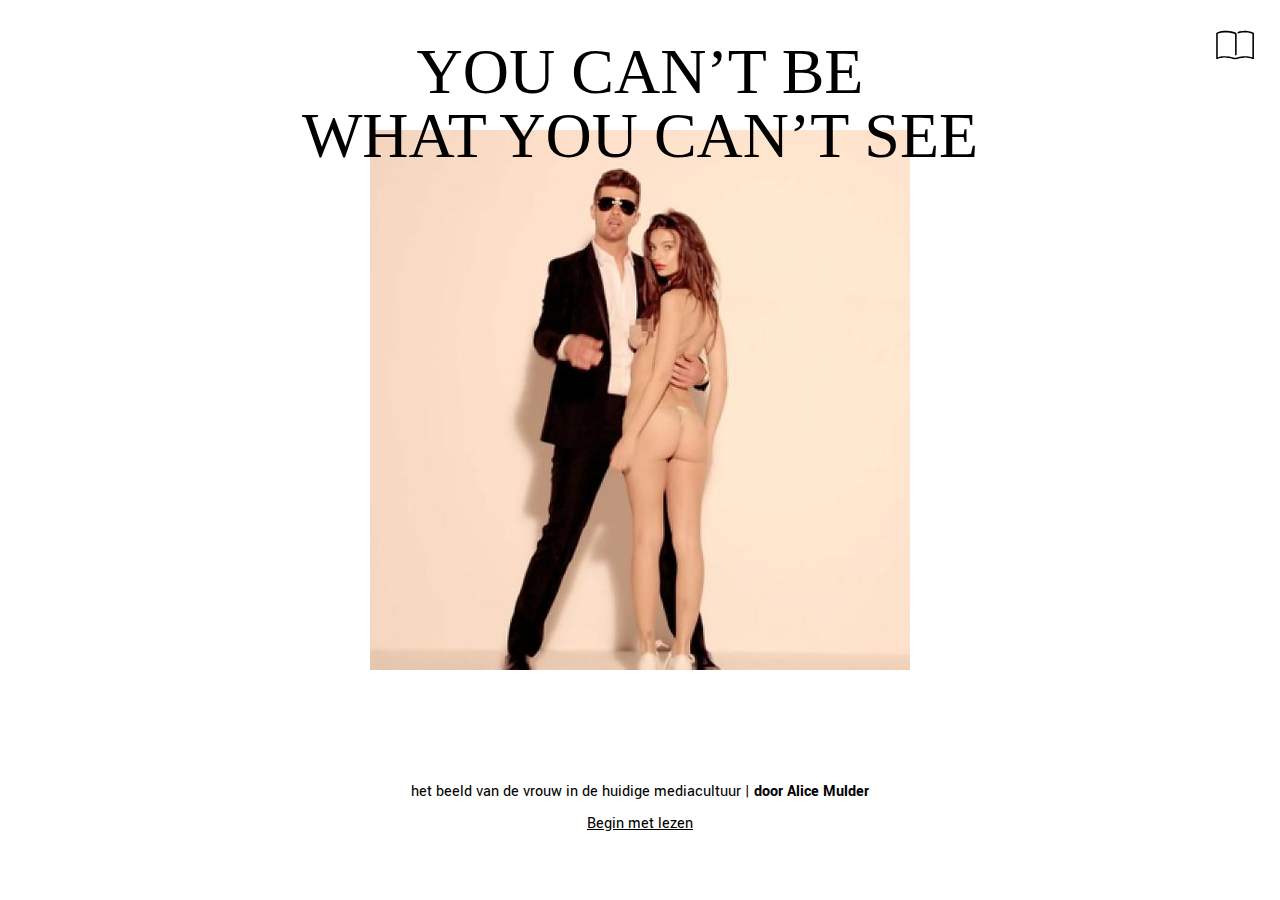
==== index.html @ 0c0c867f "Nieuwe advertentie" ====
<!DOCTYPE html>

<html>
<head>
    <meta charset="utf-8"/>
	<title>You can't be what you can't see</title>
	<meta name="description" content="A research on the feminine identity and the way it’s been crafted by media and psychology. By changing our subconsciousness and way of portraying women in mass-media, it can be argued that a woman's role in society could drastically change/improve."/>

    <!-- Description. Used a.o. by Facebook -->
	<meta property="og:image" content="http://kabk.github.io/govt-theses-16-alice-mulder-you-cant-be-what-you-cant-see/img/webimage.jpg" />
    <meta property="og:title" content="Thesis by Alice Mulder about the feminine identity and the way it’s been crafted by media and psychology." />
	<meta property="og:title" content="You can't be what you can't see" /><!-- The title that appears on Facebook-->

    <meta property="dc:title" content="You can't be what you can't see" /><!-- Specify the title with the Dublin Core Metadata standard for archival purposes-->
	<meta property="dc:creator" content="Alice Mulder" /><!-- Specify the author with the Dublin Core Metadata standard for archival purposes-->

	<!-- <link type="text/css" rel="stylesheet" href="css/webfonts/charter/stylesheet.css"> -->

    <link href='https://fonts.googleapis.com/css?family=Yantramanav:300,700|Playfair+Display:400italic' rel='stylesheet' type='text/css'>

    <link type="text/css" rel="stylesheet" href="css/normalize.css"/>
    <link type="text/css" rel="stylesheet" href="style.css"/>
</head>

<body>
    <div id="container">
        <section id="cover">
            <div class="menu_toggle cover_side"></div>
            <div class="cover_title">YOU CAN&rsquo;T BE <br> WHAT YOU CAN&rsquo;T SEE</div>
            <div class="cover_inner"></div>
            
                <!-- COVER IMAGE IN STYLESHEET -->
           
            <div id="cover_caption">het beeld van de vrouw in de huidige mediacultuur | <strong>door Alice Mulder</strong>
                <div id="start_reading">Begin met lezen</div>
            </div>
        </section>

        <nav>
            <ul>
                <li>Hoofdstuk 1</li>
                <li>Hoofdstuk 2.1</li>
                <li>Hoofdstuk 2.2</li>
                <li>Hoofdstuk 3</li>
                <li>Hoofdstuk 4</li>
                <li>Hoofdstuk 5</li>
                <li>Reflectie</li>
                <li>Conclusie</li>
                <li>Bronnen</li>
            </ul>
        </nav>

        <main>
            <div class="menu_toggle content_side"></div>

            <div class="scrollbox">
                <article class="chapter" id="inleiding">
                    <div class="spine">

                        <!-- BACKGROUND IN STYLESHEET -->

                    </div>

                    <div class="teaser">
                        <h3>Inleiding</h3>

                        <div class="quotes"><p>”Het karakter van iedere maatschappij  is het best te beoordelen naar de positie die de vrouwen er innemen”</div>
						— vrij naar Karl Marx</p>

                        <img src="img/Teaser-beelden--inleiding.png" width="100%">
                    </div>

                    <div class="content">
                    	<p>Dagelijks worden we blootgesteld aan duizenden beelden, geluiden, artikelen en meningen. We krijgen enorm veel informatie binnen, die we vaak klakkeloos overnemen en accepteren.
						De manier waarop die informatie naar ons wordt gestuurd, via internet, de televisie of de radio, is niet per se zo objectief als we denken, en wat je ziet het heeft meer effect dan we denken.
						Persoonlijk val ik erover hoe vrouwen vaak worden neergezet op televisie of in andere media. De domme blondjes, mooie bimbo’s of toegewijde huisvrouwen: de vrouw die ik ben, zie ik bijna niet, laat staan dat er goede inspiratiebronnen te zien zijn. Als ik RTL5 moet geloven, zou ik mezelf moeten vergelijken met pornoster Bobbi Eden en op SBS moeten ze überhaupt nog ontdekken wat een vrouw is in ’Leer mij Vrouwen Kennen’. Ik word er moe van dat er speciale ’Ladies Nights’ georganiseerd moeten worden om vrouwelijke deskundigen aan tafel te krijgen bij programma’s als De Wereld Draait Door. Ik heb het idee dat hierdoor een verkeerd beeld ontstaat van vrouwen, waarbij niet elke mediagebruiker zal beseffen dat hij/zij een eenzijdig beeld voorgeschoteld krijgt.</p>

						<p>Zo heeft internationaal onderzoek in 2005<sup id="fnref:1"><a href="#fn:1" rel="footnote">1</a></sup> uitgewezen dat de man-/vrouw-verdeling in de media 80 om 20 procent is<sup id="fnref:2"><a href="#fn:2" rel="footnote">2</a></sup>. Omdat media als een spiegel van de samenleving gezien kunnen worden, waarom is de vrouw dan zo weinig in beeld? En hoe groot is de invloed van het beeld dat we wél zien? Met dat als aanleiding, probeer ik daarom de volgende vraag in deze scriptie te onderzoeken: </p>

						<blockquote class="quotes">In hoeverre wordt de rol van de vrouw bepaald door de media en waarom is dit een probleem?</blockquote></p>

						<p>Dit doe ik in het eerste deel van deze scriptie aan de hand van subvragen, waarbij ik ook bekijk hoe de rol van vrouwen door de geschiedenis heen is ontstaan en hoe de termen ’gender’ en ’sekse’ in deze geslachtsidentiteit belangrijk zijn om te benoemen. Hierna zal ik de rol van de media onder de loep nemen en de invloed hiervan in kaart brengen, en hoe vrouwen hierin gerepresenteerd worden.
						In deel twee zal ik op een persoonlijkere manier dit onderwerp benaderen door mijn frustratie over de reactie van vrouwen op dit onderwerp te bekijken, want dit viel mij bij het schrijven van deze scriptie ietwat tegen.</p>

                    </div>
                </article>

                <article class="chapter" id="een">
                    <div class="spine"></div>

                    <div class="teaser">
                        <h3>De huidige mediacultuur</h3>
                        <p>Media zijn een vorm van massacommunicatie waar zo veel mogelijk mensen mee worden bereikt. Met het medium wordt de boodschap overgebracht, dat kan gaan via televisie, radio, etc.</p>

                        <img src="img/Teaser beelden- h1.png" width="100%">
                    </div>

                    <div class="content">
                        <h1>De huidige mediacultuur</h1>

                        <p>Dit begon in de 15e eeuw grotere vormen aan te nemen door de uitvinding van de boekdrukkunst en werd in de 18e eeuw nog beter toegankelijk door de opkomst van kranten. Andere voorbeelden van massamedia zijn de dorpsomroeper, het pamflet, en later radio en televisie. Journaals in de bioscoop en later dagelijks op televisie zorgden voor een algemenere bewustwording van het nieuws van dichtbij en wereldwijd. De laatste jaren, door de opkomst van internet en smartphones, weten we binnen enkele seconden al of er in Irak een bom is ontploft of verderop in de stad een brand woedt. </p>

						<p>In 2012 bleek televisie kijken de grootste vorm van mediagebruik<sup id="fnref:3"><a href="#fn:3" rel="footnote">3</a></sup>: hier besteden we 2,5 uur per dag aan op een totaal van 7 uur mediagebruik per dag. Hierna zijn internet met 99 minuten per dag en radio luisteren met 92 minuten minder tijdrovend, maar alsnog invloedrijk op de informatie die we tot ons krijgen. Deze cijfers gaan over de leeftijdsgroep 20–65 jaar:</p>

						<ul>
							<li>Televisie: 145 min</li>
							<li>Radio: 92 min </li>
							<li>Internet: 33 min</li>
							<li>Social media: 24 min</li>
							<li>Krant: 12 min</li>
							<li>Online video: 4 min</li>
							<li>Tijdschrift: 3 min</li>
						</ul>

						<p>Met de toename van het gebruik van mobiel internet en de opkomst van sociale media, is het delen van informatie nog sneller geworden en nog meer gaan overheersen in de samenleving. Plaatst een vriendin van je op maandag een filmpje van een grappige kat, de volgende dag zie je dat filmpje ook op de Facebook-wall van anderen voorbij komen en is het filmpje opeens 5.000 keer geliket. Het filmpje gaat viral en zodra het écht leuk, schokkend of grappig wordt gevonden, wordt het soms zelfs overgenomen door televisieprogramma’s. Helaas gebeurt het hierdoor soms ook dat er ’nep nieuws’ gepromoot wordt, waar later dan op teruggekomen moet worden om het te rectificeren. De grens tussen echt en nep vervaagt, omdat we steeds meer zélf de journalist worden en elke like weer een kick geeft. Liever veel aandacht online, dan dat je per se een filmpje maakt dat helemaal klopt of juiste informatie geeft. Men heeft veel over voor die beruchte ’five minutes of fame’.</p>

						<p>In het onderzoek in deze scriptie zal ik me toeleggen op televisie als grootste, meest toegankelijke bron van informatie voor de meeste mensen in de westerse wereld die ik onderzoek. Ik denk dat televisie als een betrouwbaardere bron wordt gezien dan internet/sociale media, waar het vooral gaat om losse persoontjes die iets vinden en doen en we minder het idee hebben dat alles wat er op internet te vinden is, waar is. Televisie is al een ouder medium waarvan we eerder aannemen dat het een spiegel is van onze maatschappij en dat dat dus waar is<sup id="fnref:4"><a href="#fn:4" rel="footnote">4</a></sup>. Juist hierin zit het probleem dat ik verder in deze scriptie zal onderzoeken.</p>
						<img src="img/Adv-vr-1.png" width="100%">
	                </div>
                </article>

                <article class="chapter" id="twee_een">
                    <div class="spine">

                        <!-- BACKGROUND IN STYLESHEET -->

                    </div>

                    <div class="teaser">
                        <h3>Gender vs. sekse</h3>
                        <p>In de omschrijving ’wat is een vrouw’ en de tegenovergestelde vraag ’wat is een man’ is het belangrijk om deze begrippen uit te leggen aan de hand van gender en sekse.</p>

                        <img src="img/Teaser beelden- h2.1.png" width="100%">
                    </div>
                    <div class="content">

                        <p>In de omschrijving ’wat is een vrouw’ en de tegenovergestelde vraag ’wat is een man’ is het belangrijk om deze begrippen uit te leggen aan de hand van gender en sekse.</p>

						<p>Sekse is het biologische, aangeboren verschil tussen mannen en vrouwen. Heb je een XY-chromosoom en een piemel? Dan ben je kort gezegd een man. Met XX-chromosomen en een vagina ben je een vrouw, maar zo simpel is het verschil tussen man en vrouw natuurlijk niet<sup id="fnref:6"><a href="#fn:6" rel="footnote">6</a></sup>.</p>

						<p>Gender is daarentegen juist de sociaal gecreëerde status van een geslacht, waarbij de tijd en context in grote mate bepalen hoe die status eruit ziet. Zo zijn de stereotype eigenschappen van mannen en vrouwen breed bekend: mannen zijn zelfstandig, machtig, sterk en tonen weinig emotie; vrouwen daarentegen leven voor anderen, zorgen graag (en zijn daar ’goed’ in), zijn emotioneel en communicatief vaardig. Deze eigenschappen worden dan ook onbewust al verwacht bij deze twee seksen: de vrouw krijgt de meeste zorg over de kinderen, en als er iets is, kijkt men meteen naar de moeder. Als er verhuisd of geklust moet worden of er is een apparaat kapot, dan kijkt men de man lief aan. </p>
						<p>Een boeiend voorbeeld over hoe we deze eigenschappen onbewust toedichten aan het geslacht, is een experiment waarbij wordt geluisterd naar het gehuil van baby’s. Als eerste wordt naar het gehuil van baby David geluisterd, en studenten moeten bepalen welke emotie deze baby voelt. ’Boos’ is meestal de conclusie. Daarna laat de professor een tweede baby horen, baby Dana. Haar gehuil wordt als verdrietig bestempeld, en hiermee wordt iets duidelijk.</p>
						<p>De twee verschillende geluidsfragmenten waren er namelijk in feite maar één, en wat je hebt gehoord is je eigen onderbewuste die de vooroordelen tussen de geslachten bevestigt. Op universiteiten wordt dit experiment vaak gebruikt als eyeopener wat betreft ons denken in stereotypen<sup id="fnref:7"><a href="#fn:7" rel="footnote">7</a></sup>.</p>

						<p>Deze stereotypen blijven ons hele leven bestaan en aan de hand hiervan wordt er in de samenleving een hiërarchie gecreëerd waarbij typische ’mannenberoepen’<sup id="fnref:8"><a href="#fn:8" rel="footnote">8</a></sup> en ’vrouwenberoepen’ ontstaan. Vaak worden de eerste hoger gewaardeerd en beloond qua salaris<sup id="fnref:9"><a href="#fn:9" rel="footnote">9</a></sup>, en bijvoorbeeld in wetenschappelijk onderzoek worden publicaties geschreven door mannen hoger gewaardeerd dan die van vrouwen, het zogenaamde Matilda-effect<sup id="fnref:10"><a href="#fn:10" rel="footnote">10</a></sup><sup id="fnref:11"><a href="#fn:11" rel="footnote">11</a></sup>. In het bedrijfsleven staan voornamelijk mannen aan het hoofd, en zolang deze elkaar steeds blijven benoemen tot medebestuurder, komt er geen vrouw tussen<sup id="fnref:12"><a href="#fn:12" rel="footnote">12</a></sup>, ook al is bewezen dat meer vrouwen aan de top in sommige gevallen betere effecten oplevert<sup id="fnref:13"><a href="#fn:13" rel="footnote">13</a></sup><sup id="fnref:14"><a href="#fn:14" rel="footnote">14</a></sup>. Een ander woord voor deze verschillen in aanzien is genderstratificatie, oftwel historisch gegroeide genderconstructies, waarbij (in de praktijk) onder andere de dominante positie van de man ten opzichte van de vrouw bedoeld wordt. </p>

                    </div>
                </article>
                <article class="chapter" id="twee_twee">
                    <div class="spine">

                        <!-- BACKGROUND IN STYLESHEET -->

                    </div>

                    <div class="teaser">
                        <h3>Vrouwengeschiedenis</h3>
                        <p>Hoe zijn de stereotype beelden van de vrouw geleidelijk ontstaan in onze westerse cultuur en hoe is de rol van de vrouw steeds meer aan het veranderen? – Of hoe daar in ieder geval pogingen toe ondernomen worden.</p>

                        <img src="img/Teaser beelden- h2.2.png" width="100%">
                    </div>
                    <div class="content">

 						<p>Nu duidelijk is wat het verschil is tussen sekse en gender, is het interessant om te kijken naar hoe de stereotype beelden van de vrouw geleidelijk is ontstaan in onze westerse cultuur (hiermee bedoel ik in het geval van mijn onderzoek Noord-Amerika en Europa) en hoe de rol van de vrouw steeds meer aan het veranderen is, of hoe daar in ieder geval pogingen toe ondernomen worden.</p>

						<p>In de oertijd was de man op pad om te jagen en de vrouw bleef bij hun kroost om ze te verzorgen en te beschermen. Klinkt bekend, maar klopt dit beeld van de rolverdeling bij de eerste mensen wel? Geschiedenisboeken staan er vol mee, maar dit denkbeeld is verre van waar. In de tijd waarin de oermens rondtrok en het leven vol gevaren zat, was het wel degelijk waar dat mannen en vrouwen redelijk dezelfde taken en verantwoordelijkheden hadden. Dit is alleen slecht waar te nemen in opgravingen, dus bewijs hiervoor is lastig te vinden. Maar met logisch beredeneren is er dus óók geen bewijs dat de vrouw in deze periode al een duidelijke gender-rol van verzorgende moeder had. Pas toen de mens zich ging vastleggen op één plaats en men besefte dat een kind maar één vader had (dit was hiervoor niet echt duidelijk blijkbaar), kreeg men gevoel voor bezit. Het wonen op één gebied zorgde tevens voor een gevoel dat het andere bezit, de vrouw, ook beter in bedwang gehouden kon worden, en zo ontstonden de eerste tekenen van een verschil in man/vrouw-machtsverhoudingen.</p>

						<p>Als we terug gaan naar een ander moment in de geschiedenis, of het nou echt gebeurd is of niet, dan vinden we onder andere het volgende over vrouwen in de Bijbel:</p>

						<blockquote class="quotes">“Het was niet goed dat de mens alleen was, dus gingen God en Adam op zoek naar een geschikte partner. Toen er onder de dieren geen goede tegenpartij te vinden was, maakte God een vrouw uit een rib van Adam. Toen Adam zijn vrouw zag, riep hij (vers 23): ‘"Dit is nu eindelijk been van mijn gebeente en vlees van mijn vlees; deze zal „mannin” heten, omdat zij uit de man genomen is.”’ (Genesis 2:18-25)</blockquote>

						<p>De Bijbel is kort en krachtig: de vrouw, Eva, is een mannin, gemaakt uit de man en gecreëerd zodat Adam niet meer alleen was. In andere delen van de Bijbel valt te lezen:</p>

    					<blockquote class="quotes">Want eerst is Adam geformeerd, en daarna Eva.</blockquote>
    					<p>1 Timoteüs 2:13</p>

    					<blockquote class="quotes">Want de man is niet uit de vrouw, maar de vrouw uit de man.</blockquote>
    					<p>1 Korinthe 11:8 <sup id="fnref:15"><a href="#fn:15" rel="footnote">15</a></sup></p>

						<p>Eva kwam dus ná Adam, wat haar als je het heel rechtlijnig bekijkt, een ondergeschikte rol gaf als ’tweede mens’ op de aarde. De kerk heeft dit de hele Middeleeuwen volgehouden als zijnde de rechtvaardiging van onderdrukking van vrouwen.</p>

						<p>Zo kon de kerk in de 15e eeuw, mede dankzij de grote ongeletterdheid onder het ’normale’ volk, de onderdrukking van de vrouw rechtvaardigen aan de hand van de Bijbel. Ook deden hogere en machtige kerkvaders heftige uitspraken die klakkeloos werden overgenomen.
						Abt Odo van Cluny (ca. 878 – 942) waarschuwde bijvoorbeeld: “Een vrouw omhelzen is net hetzelfde als het omhelzen van een zak stront.”<sup id="fnref:16"><a href="#fn:16" rel="footnote">16</a></sup>
						En kerkvader Albertus Magnus van Keulen (ca. 1200-1280) zei: “Voor een vrouw moet men zich hoeden als voor een giftige slang.” Door dit soort uitspraken was de positie van de vrouw in de Middeleeuwen niet sterk en werd de vrouw onderdrukt en zwart gemaakt van alles wat fout ging in de maatschappij, bijvoorbeeld door veroordeling voor hekserij.</p>

						<h4>Eerste Feministische Golf</h4>

						<p>Het eerste echte invloedrijke moment dat vrouwen van zich lieten horen en opkwamen voor hun rechten was een flinke tijd later, vanaf 1870, tijdens de Eerste Feministische Golf. In Engeland gingen vrouwen onder de naam suffragettes (suffrage betekent stemrecht) de straat op<sup id="fnref:17"><a href="#fn:17" rel="footnote">17</a></sup>. Hierbij ging het de vrouwen vooral om het verkrijgen van vrouwenkiesrecht en het recht tot toegang tot universitair onderwijs, iets dat tot die tijd heel moeilijk was. De Eerste Feministische Golf duurde tot ongeveer 1920 en bereikte het hoogtepunt rond 1900, toen er in de maatschappij veel veranderde. </p>

						<p>Als we kijken naar hoe deze eerste beweging zich in Nederland manifesteerde, is de naam Aletta Jacobs erg belangrijk. Aletta, de eerste vrouwelijke huisarts, afgestudeerd aan de Rijksuniversiteit Groningen in 1879<sup id="fnref:18"><a href="#fn:18" rel="footnote">18</a></sup>, pleitte in 1883 al voor het vrouwenkiesrecht en wilde zich toen verkiesbaar stellen. Ondanks dat zij aan alle wettelijke bepalingen en belastingverplichtingen voldeed, werd haar verzoek zelfs door de Hoge Raad geweigerd<sup id="fnref:19"><a href="#fn:19" rel="footnote">19</a></sup>. De samenleving was nog niet klaar voor een dergelijke verandering, want de traditionele denkbeelden over de rol van de vrouw werden nog hardnekkig in stand gehouden door onder andere de kerk. Maar Aletta’s moedige poging om dit te veranderen had uiteindelijk wel effect, want in 1917 konden vrouwen tot volksvertegenwoordiger worden gekozen en in 1919 kregen alle Nederlandse vrouwen boven de 23 jaar actief kiesrecht, waarmee ze mochten stemmen. Suze Groeneweg was in 1919 het eerste vrouwelijke lid van de Tweede Kamer. </p>

						<a><img src="img/Vrouwenprotest amsterdam.jpg" width="300px"></a>
						<div><h2>Vrouwenprotest in Amsterdam, 15 februari 1914</h2></div>

     			 		<br>
     			 		<br>


						<h4>Tweede Feministische Golf</h4>

						<p>In de jaren 60 kwam de Tweede Feministische Golf op, een heropleving van het emancipatiedebat waarbij de nadruk lag op het recht op betaald werk en later ook op de zelfstandigheid van de vrouw en het zijn van de baas in eigen buik. Ook andere onderwerpen zoals het uitbannen van vrouwenmishandeling, de herverdeling van zorgverantwoordelijkheden/huishoudelijke taken en het opheffen van de eenzijdigheid van de weergave in media, waaronder pornografie waren (en zijn!) belangrijke punten.</p>

						<p>Belangrijk, vooral in de Verenigde Staten, was het boek The feminine mystique van Betty Friedan (1963), dat de frustraties van de vrouw in haar vastgeroeste ideaal als huismoeder aan het licht bracht. Ze stimuleerde hiermee de beweging om zich los te maken van het huisvrouwenbestaan en hun eigen identiteit te ontwikkelen. De Europese tegenhanger van dit boek was La deuxième Sexe van Simone de Beauvoir (1948). </p>

						<a><img src="img/1970NYCmarch.jpg" width="300px"></a>
						<div><h2>Protest in New York, 1970</h2></div>


						<p>De feministische golven zijn hierna niet opgehouden met bestaan. Waar Madonna in haar video’s expliciet op seksuele vrijheid en de vrouwelijke macht doelde (zie o.a. de videoclip voor ’Justify My Love’ (1993) en ’Erotica’ (1992), riepen de Spice Girls in de jaren 90 overal waar ze konden op tot ’Girl Power!’</p>
						<br>
						<h4>Derde, vierde, vijfde feministische golf?</h4>

						<p>Of er op dit moment een trend gaande is in een nieuwe feministische golf onderzoekt schrijfster Loes Reijmer van de Volkskrant in het artikel ’Koketteren’<sup id="fnref:20"><a href="#fn:20" rel="footnote">20</a></sup>. Ze kijkt hierbij vooral naar popartiesten, die in onze huidige tijd de rol bekleden van moderne politici en opiniemakers, die benadrukken hoe belangrijk vrouwelijke zelfstandigheid is. Zo geeft zangeres Beyoncé optredens met in enorme letters ’FEMINIST’ op de achtergrond, en ook in haar teksten komen sterke vrouwen vaak als onderwerp terug. </p>

						<a><img src="img/Beyonce-feminist.png" width="300px"></a>
						<div><h2>Beeld uit de concertreeks van Beyoncé, 2014</h2></div>

						<p>Het geeft in ieder geval aandacht aan het fenomeen, maar wat doen deze sterren verder? De speech van actrice Emma Watson waar zij als UN Women Global Goodwill Ambassador sprak over hoe belangrijk het is om het verschil tussen man en vrouw op te heffen wat betreft inkomen en kansen op opleiding, is een krachtig pleidooi waarin ze onder andere vertelt dat als we niets veranderen in de huidige systemen, het nog 70 jaar duurt voor vrouwen hetzelfde salaris ontvangen als mannen<sup id="fnref:21"><a href="#fn:21" rel="footnote">21</a></sup>. Haar woorden hebben wel degelijk invloed op het podium waar zij dit uitspreekt.</p>

						<blockquote class="quotes">“For the record, feminism by definition is the belief that men and women should have equal rights and opportunities. It is the theory of the political, economic and social equality of the sexes.”</blockquote>
						<p>Emma Watson tegenover de Verenigde Naties op 20 september 2014</p>

						<p>Ook Lena Dunham, Amerikaanse actrice en bedenker van de serie Girls (over jawel, vrouwen in New York) staat regelmatig vooraan als het gaat om vrouwenrechten en het bespreekbaar maken van de ongelijkheid tussen man en vrouw. Zo tweette zij bijvoorbeeld:</p>

						<blockquote class="quotes">“I am an adult woman who writes a lot about sex for my job and I am still scandalized when Adam Levine sings about being "inside" someone.”</blockquote>
						<p>Lena Dunham op Twitter op 17 november 2014</p>

						<h4>Terug naar oude denkbeelden</h4>

						<p>Al deze (semi-)positieve geluiden ten spijt, blijkt uit onderzoek dat een derde van de vrouwen en de helft van de mannen vindt dat de moeder beter geschikt is om voor kleine kinderen te zorgen dan de vader. De mening dat moeders dan ook niet fulltime moeten werken, maar thuis bij de kinderen horen te zijn, wordt door 40% van de Nederlanders gedeeld<sup id="fnref:22"><a href="#fn:22" rel="footnote">22</a></sup>. Het fenomeen dat vrouwen al van jongs af aan wordt geleerd zorgzaam te zijn, komt altijd in de levensfase waar kinderen worden geboren weer volop tot bloei. Waar de vrouw parttime gaat werken of zelfs helemaal stopt met werken, gaat de man vaak meer werken om op ’zijn manier’ te zorgen voor zijn gezin. Maar wat nou als je als vrouw carrière wil maken? Als je al één van de vrouwen bent die wél kiest voor een eigen carrière, wordt het bereiken van de top je alsnog moeilijk gemaakt door het zogenaamde 'glazen plafond'. Vrouwen ondervinden allerlei obstakels om hogerop te komen, terwijl het vaak vanzelfsprekend is dat mannen (zonder de onderbreking van een zwangerschap) op een gegeven moment promotie maken, en zo meer verdienen dan vrouwen. Hoe modern en geëmancipeerd zijn we nou eigenlijk écht? En creëert de vrouw niet zelf het glazen plafond, door altijd maar in deeltijd te gaan werken?<sup id="fnref:23"><a href="#fn:23" rel="footnote">23</a></sup> Waarom is de samenleving momenteel zo ingesteld op het ’mannelijke’ idee van fulltime werken en is er geen ander denkbeeld mogelijk waarbij je werk niet alles is, maar dat je tevreden kunt zijn met de verdeling van je tijd tussen werk, vrije tijd, gezin en andere ambities?</p>

						<p>Uit een onderzoek, uitgevoerd door de Amerikanen Laurie Rudman en Peter Glick in 2008<sup id="fnref:24"><a href="#fn:24" rel="footnote">24</a></sup>, is gebleken dat, hoe niet-seksistisch je ook bent ingesteld<sup id="fnref:25"><a href="#fn:25" rel="footnote">25</a></sup>, als je voor de keuze staat of je een vrouwelijke sollicitant aanneemt, je onderbewuste de vrouw toch met mindere capaciteiten en kwaliteiten bestempeld. Zo wordt, ook al zijn de verschillende sollicitanten gelijk aan kwalificaties, meestal de man gekozen, omdat hij nou eenmaal (onbewust!) standaard als meer capabel wordt gezien. </p>

						<blockquote class="quotes">“All that is needed for the forces of evil to triumph is for enough good men and women to do nothing.”</blockquote>

						<p>Engels staatsman Edmund Burke, quote uit de toespraak van Emma Watson voor de VN op 20 september 2014 <sup id="fnref:26"><a href="#fn:26" rel="footnote">26</a></sup><p>

						<p>Als we wat verder kijken dan alleen de westerse wereld, kan zelfs gesteld worden dat in landen als bijvoorbeeld Congo, India<sup id="fnref:27"><a href="#fn:27" rel="footnote">27</a></sup><sup id="fnref:28"><a href="#fn:28" rel="footnote">28</a></sup>, en zelfs het Tahrirplein in Caïro, Egypte<sup id="fnref:29"><a href="#fn:29" rel="footnote">29</a></sup>, het respect voor vrouwen ver te zoeken is en dat verkrachtingen, geweld tegen vrouwen en onderdrukking aan de orde van de dag zijn. <p>
						<p>De Indiase politiek heeft ook lang nauwelijks gereageerd op alle verschrikkelijke berichten die naar buiten kwamen, maar na jaren van verschrikkelijke berichten lijken zij nu na protesten eindelijk te beseffen dat dit in 2014 echt niet meer kan<sup id="fnref:30"><a href="#fn:30" rel="footnote">30</a></sup>. We zijn in de westere wereld dan al veel verder dan in Congo, India en Egypte, maar dat betekent niet dat de westerse wereld gelijkheid kent, en dat er hier nog niet genoeg te verbeteren valt.</p>


                    </div>
                </article>
                <article class="chapter" id="drie">
                    <div class="spine">

                        <!-- BACKGROUND IN STYLESHEET -->

                    </div>

                    <div class="teaser">
                        <h3>Hoe word men beïnvloed door beelden in de media?</h3>
                        <p></p>

                        <img src="img/Teaser beelden- h3.png" width="100%">
                    </div>
                    <div class="content">
                    <p>In een wereld waar beelden steeds meer de overhand hebben in ons dagelijks leven, met overal filmpjes, tweets en foto’s om iedereen steeds maar geïnformeerd te houden, is het onvermijdelijk dat deze informatie-overvloed invloed heeft op ons denken. We krijgen tegenwoordig zelfs twintig keer meer informatie per dag te verwerken dan twintig jaar geleden<sup id="fnref:31"><a href="#fn:31" rel="footnote">31</a></sup> en we zien dus meer beelden dan ooit tevoren.</p>

					<img src="img/Paris Hilton.png" width="230px" style="PADDING-RIGHT: 20px"><img src="img/Jessica Simpson.png" width="230px"><img src="img/coca cola reclame.png" width="230px" style="PADDING-RIGHT: 20px"><img src="img/Geordie Shore.jpg" width="230px">
					<span class=“clear”></span>

					<p>Zoals ik al noemde in het eerste hoofdstuk, is televisie nog steeds onze primaire media-bron, met bijvoorbeeld films, reclames, series, etcetera. In de rest van het hoofdstuk zal ik me hier dan ook op richten. Ik  denk wel dat deze bevindingen in het algemeen ook gelden voor andere media zoals internet (sociale media).</p>
					<img src="img/Quote nixon.jpg" width="300px">
					<p>De cultivation theory, ontwikkeld door George Gerbner en Larry Gross van de University of Pennsylvania<sup id="fnref:32"><a href="#fn:32" rel="footnote">32</a></sup>, is een sociale theorie die de langetermijneffecten van televisiekijken onderzoekt. </p>
					<p>De theorie tracht aan te tonen dat het vele kijken naar televisie op lange termijn veel effect heeft op de wereldperceptie van de kijker. ’Zware televisiekijkers’ (en dit zijn niet per se alleen gepensioneerden die niets anders te doen hebben) zijn eerder geneigd om in stereotypen te denken. Ook is er lichtelijk bewijs dat deze kijkers geweld als probleemoplossing zien. Dit onderzoek toont aan dat hoe meer mensen in de ’televisiewereld’ zitten, hoe meer ze ook geloven dat de wereld die ze op televisie zien, de echte wereld is. Hierdoor ontstaat er een misvatting van hoe de echte wereld in elkaar zit. En aangezien bijna iedereen (in de westerse wereld) tegenwoordig een televisie tot zijn beschikking heeft, is deze invloed enorm.</p>
					<p>Deze theorie vormde voor Sara Baker Netzley het uitgangspunt om te onderzoeken hoe over homoseksuelen wordt gedacht aan de hand van hun representatie op televisie<sup id="fnref:33"><a href="#fn:33" rel="footnote">33</a></sup>. De verhouding tussen de getoonde hoge seksuele activiteit en de hoeveelheid homo’s op televisie doet televisiekijkers geloven dat homoseksuelen enorm seksueel ingesteld zijn. Oftewel: de beelden op televisie maken en bevestigen stereotypes, keer op keer. Als we bijvoorbeeld kijken naar mensen uit een dunbevolkt, christelijk milieu die geen homo’s in de directe omgeving (denken te) hebben, zullen die denken dat alle homo’s zo zijn, puur omdat ze niet zien hoe het in de echte wereld is. </p>

					<a><img src="img/Disney prinses.jpg" width="340px"></a>
					<div><h2>Zelfs een Disney©-prinses kan onzeker zijn over haar uiterlijk</h2></div>
					<br>
					<p>Het is niet erg verwonderlijk dat dit onderzoek ook op vrouwen van toepassing is. Keer op keer zien we op televisie, in slechte realityseries of soaps, maar ook als presentatrices van het nieuws of deskundigen aan tafel bij De Wereld Draait Door, mooie, jonge vrouwen met vaak weinig eigen inbreng of geen sterke mening. Hun lichaam is hetgeen waar de aandacht naartoe gaat of waarmee ze dingen voor elkaar krijgen. </p>

					<p>Diana Meehan heeft in 1983 onderzoek gedaan<sup id="fnref:34"><a href="#fn:34" rel="footnote">34</a></sup> naar hoe vrouwen op de Amerikaanse televisie te zien waren en kwam tot het volgende rijtje stereotypen: </p>

				 <ul style="list-style-type:circle">
  					<li>de rebelse, aseksuele tomboy</li>
 					<li>de goede vrouw; aantrekkelijk en gericht op het huishouden</li>
  					<li>de aggressieve single</li>
  					<li>de bitch; sneaky, overspelig en manipulatief</li>
  					<li>de verleidster; in eerste opzicht hulpeloos, maar eigenlijk sterk</li>
  					<li>de sirene: lokt mannen op een seksuele manier naar een slecht einde</li>
  					<li>de courtisane; woont in saloons, cabarets, omgeeft zich in prostitutie</li>
  					<li>de heks; erg machtig maar ondergeschikt aan mannen</li>
  					<li>de matriarch, het stamhoofd; autoriteit in de familie, ontnomen van seksuele lading</li>
				</ul>

					<p>Ze trok de conclusie dat het Amerikaanse publiek decennia lang op televisie had gezien hoe mannen de krachtige, stoere helden uithingen en dat vrouwen daarin de rol van heksen, trutten, moeders en aseksuele bijfiguren speelden. </p>
					<p>Een ander onderzoek, gericht op tv-kijkers in India, kwam tot dezelfde conclusie. De onderzoekers Krishnan en Dighe keken in 1990 naar de representatie van vrouwen op televisie<sup id="fnref:35"><a href="#fn:35" rel="footnote">35</a></sup> en telden daarbij bijvoorbeeld dat in fictie-programma’s 105 mannen tegenover 55 vrouwen de hoofdpersonen waren, en dat mannen veel verschillende (maatschappelijke) functies bekleedden, maar vrouwen slechts steeds de huisvrouw waren. De karaktereigenschappen van de vrouwen bleven steken op afhankelijk, erop uit om te behagen, een wereld bestaande uit familierelaties, emotioneel/sentimenteel, onderdanig en moederlijk. </p>

					<p>Geena Davis, Amerikaans actrice van o.a. de film ’Thelma &amp; Louise’, is oprichtster van The Geena Davis Institute on Gender in Media, dat zij startte in 2007. Met dit instituut onderzoekt zij hoe vrouwen op dit moment aanwezig zijn en gerepresenteerd worden in de op mannen gerichte media<sup id="fnref:36"><a href="#fn:36" rel="footnote">36</a></sup>, en vooral hoe ze dit aantal (want het zijn er dus niet veel), in samenwerking met entertainmentbedrijven, kan vergroten tot een realistische hoeveelheid. Ook de stereotypering van vrouwen wil zij veranderen.<sup id="fnref:37"><a href="#fn:37" rel="footnote">37</a></sup></p>

					<blockquote class="quotes">"Het is een feit dat vrouwen in bijna alle sectoren van de samenleving, over heel de wereld, sterk zijn ondervertegenwoordigd, niet alleen op het scherm, maar voor het grootste deel zijn we ons gewoon niet bewust van de mate waarin. En mediabeelden oefenen een sterke invloed uit op het creëren en het in stand houden van onze onbewuste vooroordelen.”<sup id="fnref:38"><a href="#fn:38" rel="footnote">38</a></sup></blockquote>
					<p>Geena Davis in The Independent, 23 september 2014</p>

					<p>Door het herhalen van keer op keer dezelfde lichaamsbeelden — (te) slank en onrealistisch voor het grootste deel van de bevolking — bereiken ze wél de verkoopcijfers die ze binnen willen halen. De marketingbudgetten zijn soms groter dan de BNP’s van 80% van de landen ter wereld, dus er is zeer veel geld mee gemoeid. Een ander schokkend feit is dat de meeste vrouwen in hun leven meer geld uitgeven aan schoonheidsproducten dan dat ze geld uitgeven aan hun opleiding en investering in de rest van hun leven. Uiteindelijk zullen ze aan dat laatste meer geld overhouden. Qua cijfers: Amerikaanse vrouwen geven jaarlijks $12.000 tot $15.000 uit aan schoonheidsbehandelingen en -producten, en het aantal cosmetische operaties is verdrievoudigd tussen 1997 en 2007<sup id="fnref:39"><a href="#fn:39" rel="footnote">39</a></sup>. Meisjes van 16 krijgen geen mooie rugtas of nieuwe fiets, maar een nose- of boobjob, terwijl hun puberlichamen nog niet eens uitgegroeid zijn. Daarmee wordt nog maar eens bevestigd dat je van nature eigenlijk niet goed genoeg bent, en dat alles maakbaar is. Niet tevreden? Ach, dan gaan we toch even in je snijden (dit is natuurlijk vooral het geval in Amerika, maar ook in mindere mate aanwezig in Nederland)</p>
					<p>Zo worden meisjes en vrouwen steeds meer als (maakbaar) object gezien, en zo zien ze zichzelf ook steeds meer. Dit is een groot probleem, want hierdoor verliest men de lichamelijke band met zichzelf en is de kans op depressiviteit veel en veel groter. Ook eetstoornissen nemen toe, en met het verlaagde zelfvertrouwen, lagere schoolresultaten en de lagere ambitie die daardoor ontstaan, groeit er een hele generatie vrouwen op die waarschijnlijk een stap terug zullen nemen wat betreft zelfstandigheid en het maken van een carrière. Het maken van een object van de vrouw heeft ook effect op mannen, die door het scheve beeld in de media (neem hiphopvideo’s als voorbeeld, waar de tieten en billen je om de oren vliegen) denken dat je vrouwen wel even kan vertellen wat ze moeten doen.</p>

					<img src="img/Kookboeken1.jpg" width="120px" style="PADDING-RIGHT: 10px"><img src="img/Kookboeken2.jpg" width="120px" style="PADDING-RIGHT: 10px">
					<img src="img/Kookboeken3.jpeg" width="120px" style="PADDING-RIGHT: 10px"><img src="img/Kookboeken4.jpeg" width="120px">
					<p>Nu zullen die cijfers in Nederland nog wel meevallen, maar in de loop van de tijd zullen deze trends ook in Nederland effect hebben. Nu al valt mij op dat als ik kijk naar achtstegroepers of brugpiepers, dat de meeste meisjes mascara of nog meer make-up dragen, een bh ’nodig denken te hebben’ en het verschil tussen jongens en meisjes enorm benadrukken.</p>

					<p>Een ander voorbeeld van hoe de tijd wordt teruggedraaid naar de jaren ’50, en het stereotype rolpatroon van de vrouw wordt benadrukt, is te zien in de huidige trend (home cooking/slow food, - etcetera) waarbij gezond, vers, biologisch voedsel en bewust leven de belangrijkste onderdelen zijn in een leven dat je gelukkiger, minder afhankelijk van supermarkten en meer zelfvoorzienend maakt. Het genot van het zelf maken en genieten van ‘eerlijk’ eten zou genoeg voldoening moeten geven en je haalt er alles uit voor jou en je mede-eters/je gezin. Trek je vooral middagen lang terug in je keuken en sta je uren uit te sloven voor iets dat in vijftien minuten verorberd is. Het is gezond en je bent goed bezig. Natuurlijk zijn ook mannen hier mee bezig en zien we mannelijke koks op televisie, maar kookboeken spreken vooral vrouwen aan op hun verantwoordelijkheid.</p>
					<p>Omdat deze trend begonnen is in Amerika, waar het zich meestal extremer uit, kunnen we er de klok op gelijk zetten (en we zien het nu ook al gebeuren door o.a. Rens Kroes met haar gezonde kookboeken) dat zo’n dergelijke trend, niet alleen op voedselgebied natuurlijk, zich uiteindelijk ook in de rest van de wereld verspreid. De invoeld van de Amerikaanse cultuur is nu eenmaal heel groot.</p>

					<blockquote class="quotes">“I don’t think there is ONE THING MORE IMPORTANT you can do FOR YOUR KIDS THAN HAVE FAMILY DINNER” </blockquote>
					een quote van Ruth Reichl in het boek “The Family Dinner” van Laurie David.
					(De kapitalen zijn letterlijk overgenomen van hoe het in het boek staat)

					<blockquote class="quotes">“The single most powerful thing anyone can do to protect their health, to live a healthy life and to have a healthy future is to go into their own kitchen and cook food themselves.”<blockquote>
					<p>Katie Couric in “The Family Cooks”<sup id="fnref:40"><a href="#fn:40" rel="footnote">40</a></sup></p>

					<p>Een onopvallende onderliggende laag die we hier zien is dat vooral de vrouw wordt aangesproken op haar verantwoordelijkheid tegenover het gezin. Je laat je man de barbecue opstoken en zorgen voor echt, puur gegrild vlees en jij… doet de rest.</p>
                    </div>
                </article>

                <article class="chapter" id="vier">
                    <div class="spine">

                        <!-- BACKGROUND IN STYLESHEET -->

                    </div>

                    <div class="teaser">
                        <h3>Het huidige vrouwbeeld in de media</h3>
                        <p>Het huidige vrouwbeeld in de media</p>

                        <img src="img/Teaser beelden- h4.png" width="100%">
                    </div>
                    <div class="content">
                    <p>Zeg nou zelf. Als er een vrouw in de krant of een tijdschrift staat, hoe vaak kijk je dan naar hoe ze er uit ziet? En doe je dat ook bij een man? Jeanine Hennis, huidig minister van Defensie, geeft het zelf ook aan in een interview met haar in de Volkskrant<sup id="fnref:41"><a href="#fn:41" rel="footnote">41</a></sup>:
					<blockquote class="quotes">“Er worden veel columns geschreven over hoe ik eruitzie, terwijl ik nooit iets heb gelezen over slechtzittende maatpakken van mijn voorgangers. Hou op zeg.”</blockquote>
					<p>Een mooie tegenreactie hierop komt van de Australische televisiepresentator Karl Stefanovic, die een jaar lang elke dag hetzelfde pak droeg. Hij kwam tot dit idee doordat zijn vrouwelijke collega wél elke dag seksistische reacties en e-mails kreeg over haar kledingkeuze, maar hij als man niet. Het viel uiteindelijk niemand op, en het punt dat hij heeft gemaakt is aan de ene kant grappig, maar ook ernstig, omdat hij inziet dat het zo apart is dat bij vrouwen het zoveel meer om het uiterlijk gaat.<sup id="fnref:42"><a href="#fn:42" rel="footnote">42</a></sup></p>
					<blockquote class="quotes">"I'm judged on my interviews, my appalling sense of humour – on how I do my job, basically. Whereas women are quite often judged on what they're wearing or how their hair is ... that's [what I wanted to test],”</blockquote><p>zegt Karl Stefanovic.</p>

					<p>Onderstaande voorbeelden<sup id="fnref:43"><a href="#fn:43" rel="footnote">43</a></sup> geven weer hoe stereotype verslaggeving soms onopvallend te werk gaat:</p>

					<img src="img/Voorbeeld-1.jpg" width="200px" style="PADDING-RIGHT: 10px">
					<p>Zomaar een bericht over een première van een film. Maar waarom is de cupmaat van een van de hoofdrolspeelsters van belang? </p>
					<img src="img/Voorbeeld-2.png" width="200px" style="PADDING-RIGHT: 10px">
					<p>Lieke van Lexmond, actrice, is in verwachting. Het AD stelt gelijk de vraag of ze dan gaat stoppen met werken. Wordt deze vraag ooit aan een man gesteld, als zijn vriendin/vrouw zwanger is?</p>
					<img src="img/Voorbeeld-3.jpg" width="200px" style="PADDING-RIGHT: 10px">
					<p>Heel belangrijk detail om te weten dat de mogelijk nieuwe directrice van de BBC een getrouwde moeder met drie kinderen is. Wederom: wordt deze vraag ooit aan een man gesteld?</p>
					<img src="img/Voorbeeld-4.jpg" width="200px" style="PADDING-RIGHT: 10px">
					<p>Typisch voorbeeld van hoe mannen als het krachtige en machtige geslacht wordt gezien (met linksboven de aandacht van vrouwen als logisch gevolg daarvan) en hoe vrouwen pas de aandacht trekken als ze naakt poseren. Anders verkoopt de cover waarschijnlijk niet. (GQ is een voornamelijk op mannen gericht lifestyle blad)<p>
					<img src="img/Voorbeeld-5.jpg" width="200px" style="PADDING-RIGHT: 10px">
					<p>Wat betreft speelgoed wordt kinderen al heel jong duidelijk gemaakt wie ze moeten zijn: als jongen lees je het boekje over stoere cowboys, en als meisje wordt je natuurlijk aangetrokken door de roze, mooie ballerina.</p>

					<p>Om te onderzoeken in hoeverre ik in mijn directe omgeving seksistische berichtgeving/representatie kon vinden, heb ik een klein visueel onderzoek gedaan naar reclamefolders. Zo kwam ik onder andere tot de ontdekking dat voor Albert Heijn het heel simpel is: jongens houden van voetbal en meisjes van uiterlijke vertoning door hoge hakken en lippenstift. </p>

					<img src="img/Alice-Mulder---Marsepein.png" width="700px">
					<img src="img/Alice-Mulder---V&D.png" width="700px">
					<img src="img/Alice-Mulder---Top1Toys.png" width="700px">
					<img src="img/Alice-Mulder---Trekpleister.png" width="700px">
					<img src="img/Alice-Mulder---Volkskrant.png" width="700px">
					<br>
					<p>Een eenduidig antwoord op de vraag of we gewend zijn aan het seksisme is moeilijk te geven want dat is al een onderzoek op zich, maar het feit dat het in zulke kleine dingen als een introtekst in de krant te vinden is, geeft aan dat het breed verspreid te vinden is. We zien het zo veel en soms zo subtiel om ons heen, dat je het op een gegeven moment niet echt meer door hebt.</p>
				</div>
				</article>

				<article class="chapter" id="vijf">
                    <div class="spine">

                        <!-- BACKGROUND IN STYLESHEET -->

                    </div>

                    <div class="teaser">
                        <h3>Wat is de politieke agenda van deze huidige beeldcultuur?</h3>
                        <p><blockquote class="quotes">“We have no obligation to make history or art. We have no obligation to make a statement.
						To make money is our only objective.”</blockquote>
						<p>Michael Eisner, voormalig directeur van The Walt Disney Company.<sup id="fnref:44"><a href="#fn:44" rel="footnote">44</a></sup></p></p>

                        <img src="img/Teaser beelden- h5.png" width="100%">
                    </div>
                    <div class="content">

                        <p>Mediabedrijven hebben nog nooit zoveel macht gehad en dicteren ons wat we moeten zien en vooral kopen. Ze geven ons “wat het publiek wil”, maar eigenlijk heeft niemand gevraagd om het zoveelste entertainmentprogramma waar ’dikke’ vrouwen worden bekritiseerd en artiesten hun single komen promoten. Vanaf de jaren 90 is het tonen van expliciete seksuele beelden van modellen enorm toegenomen, met als doel de kerndoelgroep van mannen tussen 18 en 34 te bereiken. Die groep is het moeilijkste te bereiken, omdat televisie van nature een vrouwenmedium is ’die toch wel kopen wat ze in de reclame zien’. In het Amerika van de jaren 50 werd dit idee al gebruikt om vrouwen wasmachines, ovens en andere handige huishoudelijke hulpjes te laten kopen (zie afbeeldingen hieronder) om zo het kapitalisme te steunen en het land er na de Tweede Wereldoorlog weer bovenop te helpen. Nu dat is gelukt, moeten mediabedrijven andere manieren vinden om ook de moeilijkere doelgroepen te bereiken. </p>

						<p>Door het tonen van halfnaakte, domme (en daardoor grappige) vrouwen die auto’s wassen in bikini’s of reclames waarin vrouwen om een man heen krioelen die een bepaald merk deodorant gebruikt, wordt keer op keer bevestigd dat je als vrouw maar vooral leuk en sexy moet doen om in de smaak te vallen. De vraag is of de adverteerders zèlf niet gewoon mannen van 18 tot 34 zijn, maar dat terzijde.</p>

						<blockquote class="quotes">“We have no obligation to make history.
						We have no obligation to make art.
						We have no obligation to make a statement.
						To make money is our only objective.”</blockquote>
						<p>Michael Eisner, voormalig directeur van The Walt Disney Company (op basis van een interne memo).<sup id="fnref:44"><a href="#fn:44" rel="footnote">44</a></sup></p>

						<p>De beelden die adverteerders ons opleggen leren vrouwen hoe ze ècht vrouw kunnen worden: met de juiste lippenstift, schoenen en geschoren benen (haren kunnen écht niet!!) ben je pas de echte vrouw die je moet zijn. Je identiteit wordt gecreëerd door hoe jij je toont aan de buitenwereld.</p>

						<p>Geloven dat het niet waar is dat televisie geen duidelijke invloed heeft op mensen, is naïef. Meerdere keren is het verband tussen gewelddadige televisie kijken en huiselijk geweld aangetoond <sup id="fnref:45"><a href="#fn:45" rel="footnote">45</a></sup><sup id="fnref:46"><a href="#fn:46" rel="footnote">46</a></sup><sup id="fnref:47"><a href="#fn:47" rel="footnote">47</a></sup> (zie ook hoofdstuk 3, over de cultivation theory) dus is het niet onrealistisch te geloven dat ook met andere vormen van representaties het zo zal zijn. Er is zelfs aangetoond dat het veelvuldig tonen van agressieve en seksueel expliciete muziekvideo’s de acceptatie van verkrachting en seksuele intimidatie bevordert. </p>
						<p>In de VS is het zelfs zo dat diverse belangenorganisaties en media-adviesorganen het Congres met klem hebben gevraagd de mediawetgeving te veranderen, maar doordat de politici belangen hebben bij de grote mediabedrijven - ze ontvangen bijvoorbeeld miljoenen steun voor hun campagnes - is er nog niets gedaan hieraan. </p>

						<p>In Nederland gaat het gelukkig niet zo ver en heeft de politiek wel degelijk invloed, maar er gaan stemmen op om het amusement van de publieke zenders te laten verdwijnen, omdat dat niet de taak van de onafhankelijke staatsomroepen zou zijn. Ik vind dat we daar mee moeten uitkijken. Voor je het weet kijk je op RTL 5 naar een amusementsprogramma gesponsord door een hip mannenmerk, en vliegen de tieten en andere clichés je om de oren. </p>
						<p>We moeten ervoor blijven waken dat we zo veel mogelijk onafhankelijke informatie tot ons krijgen en ik denk niet dat dat gewaarborgd is als we de publieke omroep minder diverse programma’s laten maken en de kijker voor vermaak naar de commerciële zenders moet zappen.</p>
						<p>Gelukkig beseft Shula Rijxman, bestuurslid van de NPO, dat een realistische afspiegeling van de samenleving belangrijk is: </p>
						<blockquote class="quotes">“Zolang experts, columnisten en andere sprekers op tv voor het overgrote deel uit mannen bestaan, slagen we er onvoldoende in om Nederland in zijn volledigheid te laten zien.”<sup id="fnref:48"><a href="#fn:48" rel="footnote">48</a></sup></blockquote>
                        <img src="img/Adv-vr-3.png" width="100%">

                    </div>
                	</article>

                	<article class="chapter" id="reflectie">
                    <div class="spine">

                        <!-- BACKGROUND IN STYLESHEET -->

                    </div>

                    <div class="teaser">
                        <h1>Deel twee</h1>
                        <h3>reflectie</h3>
					
                        <img src="img/Teaser beelden -reflectie.png" width="100%">
                    </div>
                    <div class="content">

                    	<blockquote class="quotes">“Het persoonlijke wordt politiek”<sup id="fnref:49"><a href="#fn:49" rel="footnote">49</a></sup></blockquote>

                        <p>In het proces van het schrijven van deze scriptie en de besprekingen die daarmee gemoeid zijn, met klasgenoten, docenten en vrienden, viel mij steeds op dat zodra ik uitlegde waar ik precies mee bezig was, eigenlijk twee reacties kreeg: interesse en begrip van vrouwen óf geknik en verder geen echte verdere reactie van vrouwen èn mannen

						<p>Men begrijpt de noodzaak van mijn onderwerp en voelt met me mee, maar het lijkt wel alsof er met het gevoel van begrip en urgentie hierna verder niets wordt gedaan, alsof  het diegene zelf niet persoonlijk raakt.</p>

						<p>Het stoort me enorm dat zodra ik over mijn onderwerp begin en de urgentie aankaart, ik een beetje meewarig wordt aangekeken. Zodra het woord feminisme of seksisme valt, zie je de helft van de aanwezigen al denken ’daar heb je er weer zo een’, of ook: ’ze is vast zo’n mannenhater’. </p>
						<p>De clichés vliegen me om de oren en er worden grappen gemaakt zodra ik mijn punt wil maken. Wat al helemaal vervelend is, is dat het ook van docenten niet de volledige aandacht lijkt te hebben, of dat het probleem alsnog niet wordt erkend. Tijdens een bespreking zei een docent: “Maar dat weten we toch allemaal al?” En daar zit precies het probleem. Natuurlijk weten we dat de media, televisie, reclame, etcetera, ons niet voorschotelt wat de waarheid is en hoe de bevolking er in realiteit uit ziet, maar dat betekent niet dat we dit maar klakkeloos moeten accepteren en onze schouders bij moeten ophalen zodra iemand het onderwerp ter sprake brengt? Het gaat ons toch allemaal aan, en niet alleen een kleine groep duidelijk onderdrukte vrouwen? </p>

						<blockquote class="quotes">‘I decided I was a feminist and this seemed uncomplicated to me. But my recent research has shown me that feminism has become an unpopular word. Apparently I am among the ranks of women whose expressions are seen as too strong, too aggressive, isolating, anti-men and, unattractive. Why is the word such an uncomfortable one?’<sup id="fnref:50"><a href="#fn:50" rel="footnote">50</a></sup></blockquote>

						<h4>Herhalende patronen als grondslag van maatschappelijke problematiek</h4>

						<p>De verkeerde representatie van vrouwen in de media kan natuurlijk veel breder getrokken worden; ook donkere mensen, mensen met obesitas, Aziaten, blinden, doven, homo’s, lesbiennes en mensen met een verslaving zijn bijvoorbeeld veelal verkeerd of te weinig te zien in de media. Denk er maar eens over na; zie je wel eens een persoon met overgewicht op een positieve manier op televisie, of is het alleen in afvalprogramma’s of comedy’s waar er om ze wordt gelachen en ze ook de draak met zichzelf steken? </p>
						<p>Natuurlijk, in de discussie over Zwarte Piet en de rellen in Ferguson, Amerika, naar aanleiding van het doodschieten van een onschuldige zwarte jongen en het feit dat de blanke agent hier niet voor wordt berecht, is er aandacht voor minderheden en de ongelijkheid in de behandeling hiervan. Zo staat discriminatie en racisme weer volop in de aandacht, en blijkt maar weer hoe kortzichtig en minder tolerant we zijn dan we allemaal pleiten te zijn in Nederland. Maar is het daarbij niet krom om dan maar te negeren dat vrouwen (én mannen natuurlijk) net zo goed steeds gediscrimineerd worden, door weg te worden gezet als object, wat gecommandeerd kan worden of ’toch maar gaat janken’ als er iets is? Ik ga er niet mee akkoord dat de maatschappij en degenen zonder en degenen mét de macht maar opzij blijven kijken.</p>
						<p>De problematiek rond Zwarte Piet en de ontbrekende excuses voor de slavernij wat aan de frustratie en protesten vandaag de dag ten grondslag ligt, heeft dezelfde basis als de vrouwenongelijkheid die we tegenwoordig ook nog steeds als maatschappijprobleem kunnen zien. Zoals ik beschreef in hoofdstuk 2 is de ongelijkheid tussen man en vrouw diep geworteld in onze geschiedenis en net als bij discriminatie en racisme al zo lang deel van onze westerse cultuur, dat het aanpakken van dit probleem en het veranderen van de mentaliteit grote maatschappelijke veranderingen vergt. Het feit dat er de laatste jaren openlijk wordt gepraat (geprotesteerd/gevochten tijdens de intocht van Sinterklaas) over de problematiek rond Zwarte Piet, is een voorzichtig begin van veranderingen in denken over ongelijkheid. Het zou mooi zijn als we over een paar jaar als maatschappij toe zijn aan het behandelen van vrouwenongelijkheid, en we eindelijk erkenning krijgen voor het probleem, niet alleen vanuit vrouwenorganisaties maar juist ook vanuit de hoek van de politiek, bedrijfsleven en andere takken waar ’de systemen’ de gelijkheid nog niet volledig mogelijk maken.</p>

						<h4>White privilege</h4>

						<blockquote class="quotes">"I can turn on the television or open to the front page of the paper and see people of my race widely represented.”<sup id="fnref:51"><a href="#fn:51" rel="footnote">51</a></sup></blockquote>

						<p>Reden waarom de Zwarte Pieten-discussie zo’n grote groep mensen aanspreekt, is omdat het mes natuurlijk aan twee kanten snijdt; de donkere bevolkingsgroepen in Nederland vinden het te veel een verwijzing naar de slavernij, waar blanken die link niet per se voelen en het bij ’ons feest’ vinden horen. Dit verschijnsel valt goed uit te leggen onder de term ’white privilege’, wat staat voor het maatschappelijke voordeel dat blanken hebben ten opzichte van niet-blanken, die wel leven onder dezelfde sociale, politieke en economische omstandigheden<sup id="fnref:52"><a href="#fn:52" rel="footnote">52</a></sup>. Deze dominante, bevoorrechte groep heeft dit niet ’verdiend’, dat wil zeggen, voor gevochten, maar bezit deze voordelen op grond van de waarden van deze groep. Zo valt de Zwarte Pieten-discussie simpelweg eigenlijk niet te begrijpen voor blanken, omdat deze nooit de slavernij vanuit de ogen van de onderdrukte groep hebben meegemaakt. Zo zien de voorstanders van Zwarte Piet de link met slavernij niet meer, omdat het voor hen niet een negatief aspect van hun identiteit is. Dit is natuurlijk heel kort door de bocht uitgelegd. Ik bedoel hier niemand mee te beledigen, maar puur aan te stippen waarom deze discussie erg lastig is, omdat er voor de niet-blanke groep andere belangen (zoals excuses voor het slavernijverleden) spelen die voor de blanke groep niet per se voelbaar zijn.</p>

						<p>Het voorbeeld van Zwarte Piet noem ik, omdat het eigenlijk ook zo uit te leggen valt voor vrouwenrechten en -ongelijkheid. Mannen, in de dominante positie in onze maatschappij, kunnen zich niet per inbeelden hoe het is om een achterstand te hebben op grond van je geslacht.</p>

						<h4>We leven in 2014, en volgens media bestaat werkend Nederland uit blanke mannen van middelbare leeftijd.</h4>

						<p>Jeroen Pauw geeft zelfs eerlijk toe dat hij geen maatschappelijke verantwoordelijkheid heeft<sup id="fnref:53"><a href="#fn:53" rel="footnote">53</a></sup>. Dus… degene die bepaalt wat we zien, zegt dat hij dat eigenlijk niet belangrijk vindt? Gelukkig geeft Giselle van Can, deel van de hoofdredactie van de NOS, wel toe dat hun rol wel degelijk invloed heeft en het verschil kan maken: <blockquote class="quotes">“Je bent pas een goede journalist als je verder zoekt en probeert om een realistische afspiegeling van de maatschappij te tonen.”</blockquote><p> Dank.</p>
						<p>Is het heel raar dat ik me hier druk om maak? Om het feit dat we onverschillig reageren op de toekomst van ons allemaal? Omdat we onbewust altijd al het gevoel hebben gekregen dat we minder zijn en dat we nooit dat plekje aan tafel in praatprogramma’s kunnen krijgen? Dat je als man toch wel voor serieuzer wordt aangezien en je uiterlijk er niet eens voor nodig is om iets te bereiken? Dat je bij een sollicitatiegesprek wordt gevraagd of je al kinderplannen hebt, en hoe snel je daar aan denkt te beginnen? </p>

						<p>Wat ik mis is een algemene acceptatie van het probleem en mensen die opstaan en er écht iets aan doen. En dan heb ik het niet alleen over vrouwen, de ’slachtoffers’, die nu meestal al degenen zijn die aandacht vragen hiervoor, maar ook mannen, die in hun huidige dominante positie het verschil kunnen maken.</p>

						<blockquote class="quotes">“Men (…),’ zegt Watson ‘Gender equality is your issue too. I’ve seen my father’s role as a parent being valued less by society despite my needing his presence as a child as much as my mother’s.’<sup id="fnref:54"><a href="#fn:54" rel="footnote">54</a></sup></blockquote>

                    </div>
                	</article>
                	<article class="chapter" id="conclusie">
                    <div class="spine">

                        <!-- BACKGROUND IN STYLESHEET -->

                    </div>

                    <div class="teaser">
                        <h3>Conclusie</h3>
					
                        <img src="img/Teaser-beelden--conclusie.png" width="100%">
                    </div>
                    <div class="content">
                    	<p>Dat dit onderwerp mij persoonlijk erg raakt, is duidelijk. Ik heb gelukkig zelf niet per se bewust veel hinder ondervonden van mijn geslacht tot nu toe — in vergelijking tot niet-westerse landen heb je het in Nederland zo slecht nog niet als vrouw — maar het is een feit dat vrouwen wel degelijk nog met andere ogen bekeken worden en zich meer moeten bewijzen om op sommige vlakken mee te komen met mannen. </p>
						<p>Dat de representatie van de maatschappij in de media niet correct is, weten de meeste mensen wel, maar dat de invloed van de beelden die we zien zo groot is, is minder bekend en juist daar zie ik een probleem. Door de herhaling van steeds dezelfde stereotype mannen en vrouwen, ontstaan beelden die niet per se de enige versies zijn van deze seksen. Om al helemaal niet te spreken van minderheden als transseksuelen, transgenders, albino’s, doven, zwaarlijvigen, homoseksuelen, lesbiennes en grafisch ontwerpers, die niet of met een verkeerd (stereotype) imago worden gerepresenteerd in de media. Zijn vrouwen dom en alleen interessant als het om hun uiterlijk en moederrol gaat, en zijn alle mannen machtig, sterk en intelligent?
						Ik zie hier een rol voor mij als grafisch ontwerper weggelegd om aan te kaarten dat we ons hier bewuster van moeten worden en misschien kan ik zelfs een poging doen dit beeld te veranderen. Beelden zijn de tekst van de toekomst dus moeten we zorgen dat deze beelden ook realistisch zijn, in plaats van een droomwereld te creëren die we nergens in het dagelijks leven tegen komen. </p>

						<blockquote class="quotes">You can’t be, what you can’t see.<sup id="fnref:55"><a href="#fn:55" rel="footnote">55</a></sup></blockquote>
                    	

                    </div>
                	</article>
                	<article class="chapter" id="bronnen">
                    <div class="spine">

                        <!-- BACKGROUND IN STYLESHEET -->

                    </div>

                    <div class="teaser">
                        <h3>Bronnen</h3>
					
                        <img src="img/Teaser-beelden--bronnen.png" width="100%">
                    	</div>
                    	<div class="content">
                    	<h2>Bronnenlijst</h2>

						<h4>Boeken: </h4>
						<p><a href="http://www.bol.com/nl/p/gender-trouble/1001004002737446/" target="_blank">Butler, J., 2000, Gendertrouble, Amsterdam: Boom/Parrèsia </a></p>
						<p><a href="http://www.bol.com/nl/p/het-idee-m-v/1001004011507594/" target="_blank">Ten Broeke, A., 2011, Het idee M/V, Amsterdam: Maven Publishing </a></p>
						<p><a href="http://www.bol.com/nl/c/boeken/chris-barker/145565/index.html" target="_blank">Barker, C., 2012, Cultural Studies, Theory and practice, London: Sage Publications Ltd</a></p>

						<h4>Artikelen:</h4>
						<p>Stam, J. “Veldtocht door het mannenimperium”, De Volkskrant, 24 oktober 2014, pagina 16-17</p>
						<p>Dekker, W., “Kloof tussen man en vrouw kleiner”, De Volkskrant, 29 oktober 2014, pagina 23 </p>
						<p>Dohmen, A., “Helaas, alweer alleen grijze pakken”, NRC Handelsblad, 4 september 2014, pagina E6-E7 </p>
						<p>Reijmer, L., “Koketteren”, De Volkskrant/Sir Edmund, 4 oktober 2014, p. 5</p>
						<p>Hoedeman, J, Righton, N., “'Ze houden me wel erg nauwlettend in de gaten’", De Volkskrant 18 oktober 2014, pagina 8-9</p>

						<h4>Documentaires/televisieprogramma’s:</h4>
						<p><a href="http://therepresentationproject.org/films/miss-representation/" target="_blank">Miss Representation, Jennifer Siebel Newsom (2011) — ook te zien op Netflix</a></p>
						<p><a href="http://brandpunt.kro.nl/seizoenen/2014/afleveringen/21-09-2014" target="_blank">KRO Brandpunt, zondag 21 september 2014</a></p>

						<h4>Websites:</h4>
						<p><a href="http://www.heavenlycreature.nl/schrijven/columns/boeiende-vrouwen/" target="_blank">http://www.heavenlycreature.nl/schrijven/columns/boeiende-vrouwen/</a></p>
						<p><a href="http://www.marketingfacts.nl/berichten/mediabesteding-in-nederland-multitasken-neemt-toe" target="_blank">http://www.marketingfacts.nl/berichten/mediabesteding-in-nederland-multitasken-neemt-toe/</a></p>
						<p><a href="http://womenscience.wordpress.com/gender-stereotypes/matilda-effect/" target="_blank">http://womenscience.wordpress.com/gender-stereotypes/matilda-effect/</a></p>
						<p><a href="http://www.womeninc.nl/nieuwsbericht/vooroordelen-in-de-wetenschap" target="_blank">http://www.womeninc.nl/nieuwsbericht/vooroordelen-in-de-wetenschap</a></p>
						<p><a href="http://www.volkskrant.nl/dossier-europese-unie/vrouwen-in-europese-commissie-pleiten-voor-meer-vrouwen-in-nieuwe-ec~a3687139/?akamaiType=FREE" target="_blank">http://www.volkskrant.nl/dossier-europese-unie/vrouwen-in-europese-commissie-pleiten-voor-meer-vrouwen-in-nieuwe-ec~a3687139/?akamaiType=FREE</a></p>
						<p><a href="http://www.trouw.nl/tr/nl/4496/Buitenland/article/detail/3798589/2014/11/26/Duitsland-krijgt-vrouwenquotum-voor-topposities-bedrijven.dhtml" target="_blank">http://www.trouw.nl/tr/nl/4496/Buitenland/article/detail/3798589/2014/11/26/Duitsland-krijgt-vrouwenquotum-voor-topposities-bedrijven.dhtml</a></p>
						<p><a href="http://www.trouw.nl/tr/nl/4492/Nederland/article/detail/3799078/2014/11/27/Bussemaker-wars-van-vrouwenquotum.dhtml" target="_blank">http://www.trouw.nl/tr/nl/4492/Nederland/article/detail/3799078/2014/11/27/Bussemaker-wars-van-vrouwenquotum.dhtml</a></p>
						<p><a href="http://www.evolutie.eu/index.php/Bijbel/adam-en-eva-een-groot-probleem-voor-theistisch-evolutionisten.html" target="_blank">http://www.evolutie.eu/index.php/Bijbel/adam-en-eva-een-groot-probleem-voor-theistisch-evolutionisten.html</a></p>
						<p><a href="http://www.mens-en-cultuur-uitgevers.be/boeken/geschiedenis-en-maatschappij/in-den-beginne-schiep-de-vrouw/" target="_blank">http://www.mens-en-cultuur-uitgevers.be/boeken/geschiedenis-en-maatschappij/in-den-beginne-schiep-de-vrouw/</a></p>
						<p><a href="http://nl.wikipedia.org/wiki/Aletta_Jacobs#Levensloop" target="_blank">http://nl.wikipedia.org/wiki/Aletta_Jacobs#Levensloop</a></p>
						<p><a href="http://www.atria.nl/atria/nl/bibliotheek_en_archief/dossiers/_rp_column2_1_id/1_52" target="_blank">http://www.atria.nl/atria/nl/bibliotheek_en_archief/dossiers/_rp_column2_1_id/1_52</a></p>
						<p><a href="http://www.unwomen.org/en/news/stories/2014/9/emma-watson-gender-equality-is-your-issue-too" target="_blank">http://www.unwomen.org/en/news/stories/2014/9/emma-watson-gender-equality-is-your-issue-too</a></p>
						<p> <a href="http://daskapital.nl/2014/02/nederlandse_vrouwen_werken_ste.html" target="_blank">http://daskapital.nl/2014/02/nederlandse_vrouwen_werken_ste.html</a></p>
						<p> <a href="http://www.kennislink.nl/publicaties/seksist-zonder-het-zelf-te-weten" target="_blank">http://www.kennislink.nl/publicaties/seksist-zonder-het-zelf-te-weten</a></p>
						<p><a href="http://www.amnesty.nl/nieuwsportaal/nieuws/india-pak-geweld-tegen-vrouwen-aan-maar-zonder-de-doodstraf" target="_blank">http://www.amnesty.nl/nieuwsportaal/nieuws/india-pak-geweld-tegen-vrouwen-aan-maar-zonder-de-doodstraf</a></p>
						<p><a href="http://powervrouwen.blog.nl/gewelddadig/2014/10/03/geweld-tegen-vrouwen-india-piekt" target="_blank">http://powervrouwen.blog.nl/gewelddadig/2014/10/03/geweld-tegen-vrouwen-india-piekt</a></p>
						<p><a href="http://powervrouwen.blog.nl/vagina-onrecht/2013/07/05/vrouwen-op-tahrirplein-trekken-zoveel-mogelijk-kleren-aan-om-aanrandingen-te-bemoeilijken" target="_blank">http://powervrouwen.blog.nl/vagina-onrecht/2013/07/05/vrouwen-op-tahrirplein-trekken-zoveel-mogelijk-kleren-aan-om-aanrandingen-te-bemoeilijken</a></p>
						<p><a href="http://www.vice.com/nl/read/the-rape-in-delhi-thousands-protest-for-womens-safety-in-india" target="_blank">http://www.vice.com/nl/read/the-rape-in-delhi-thousands-protest-for-womens-safety-in-india</a></p>
						<p><a href="http://en.wikipedia.org/wiki/Cultivation_theory" target="_blank">http://en.wikipedia.org/wiki/Cultivation_theory</a></p>
						<p><a href="http://en.wikipedia.org/wiki/Cultivation_theory#Gays.2C_gender.2C_and_sex_on_television" target="_blank">http://en.wikipedia.org/wiki/Cultivation_theory#Gays.2C_gender.2C_and_sex_on_television</a></p>
						<p><a href="ttp://www.unwomen.org/en/news/stories/2013/7/geena-davis-institute-research-press-release" target="_blank">http://www.unwomen.org/en/news/stories/2013/7/geena-davis-institute-research-press-release</a></p>
						<p><a href="http://www.joop.nl/media/detail/artikel/28726_het_lolitacomplex_vrouwen_in_films_moeten_vooral_lekker_zijn/" target="_blank">http://www.joop.nl/media/detail/artikel/28726_het_lolitacomplex_vrouwen_in_films_moeten_vooral_lekker_zijn/</a></p>
						<p><a href="http://en.wikipedia.org/wiki/Geena_Davis" target="_blank">http://en.wikipedia.org/wiki/Geena_Davis</a></p>
						<p><a href="http://www.nytimes.com/2014/10/12/magazine/what-if-you-just-hate-making-dinner.html?nytmobile=0&_r=1" target="_blank">http://www.nytimes.com/2014/10/12/magazine/what-if-you-just-hate-making-dinner.html?nytmobile=0&_r=1</a></p>
						<p><a href="http://www.smh.com.au/entertainment/tv-and-radio/karl-stefanovics-sexism-experiment-today-presenter-wears-same-suit-for-a-year-20141115-11ncdz.html" target="_blank">http://www.smh.com.au/entertainment/tv-and-radio/karl-stefanovics-sexism-experiment-today-presenter-wears-same-suit-for-a-year-20141115-11ncdz.html</a></p>
						<p><a href="http://seksisme.tumblr.com/" target="_blank">http://seksisme.tumblr.com/</a></p>
						<p><a href="http://www.apa.org/research/action/protect.aspx" target="_blank">http://www.apa.org/research/action/protect.aspx</a></p>
						<p><a href="http://en.wikipedia.org/wiki/Cultivation_theory#cite_ref-Cohen_and_Weimann_1-0" target="_blank">http://en.wikipedia.org/wiki/Cultivation_theory#cite_ref-Cohen_and_Weimann_1-0</a></p>
						<p><a href="http://basvanstokkom.nl/hetmannelijkego.pdf#page=65" target="_blank">http://basvanstokkom.nl/hetmannelijkego.pdf#page=65</a></p>
						<p><a href="http://www.jannekevanheugten.nl/528/alle-vrouwen-de-beeldbuis-op-vakvrouw-vertel-je-verhaal/" target="_blank">http://www.jannekevanheugten.nl/528/alle-vrouwen-de-beeldbuis-op-vakvrouw-vertel-je-verhaal/!</a> </p>
						<p><a href="http://www.canonsociaalwerk.eu/nl_vrh/details.php?cps=4&canon_id=172" target="_blank">http://www.canonsociaalwerk.eu/nl_vrh/details.php?cps=4&canon_id=172</a></p>
						<p><a href="http://occupywallstreet.net/story/explaining-white-privilege-broke-white-person" target="_blank">http://occupywallstreet.net/story/explaining-white-privilege-broke-white-person</a></p>
						<p><a href="http://www.joop.nl/opinies/detail/artikel/29796_ziek_zwart_en_misselijk/" target="_blank">http://www.joop.nl/opinies/detail/artikel/29796_ziek_zwart_en_misselijk/</a></p>
						<p><a href="http://nl.wikipedia.org/wiki/Eerste_feministische_golf" target="_blank">http://nl.wikipedia.org/wiki/Eerste_feministische_golf</a></p>
						<p><a href="http://nl.wikipedia.org/wiki/Tweede_feministische_golf" target="_blank">http://nl.wikipedia.org/wiki/Tweede_feministische_golf</a></p>
						<p><a href="http://nl.wikipedia.org/wiki/Vrouwenemancipatie" target="_blank">http://nl.wikipedia.org/wiki/Vrouwenemancipatie</a> </p>
						<p><a href="http://nl.wikipedia.org/wiki/Gender_%28sekse%29" target="_blank">http://nl.wikipedia.org/wiki/Gender_%28sekse%29</a></p>
						<p><a href="http://www.wo-men.nl/gender/" target="_blank">http://www.wo-men.nl/gender/</a></p>

						<div class="footnotes">
						<ol>
					    	<li class="footnote" id="fn:1">
					        	<p>Recentere Nederlandse cijfers kon ik helaas niet vinden.<a href="#fnref:1" title="return to article"> ↩</a><p>
					    	</li>
					    	<li class="footnote" id="fn:2">
					        	<p>http://www.heavenlycreature.nl/schrijven/columns/boeiende-vrouwen/<a href="#fnref:2" title="return to article"> ↩</a><p>
					    	</li>
					    	<li class="footnote" id="fn:3">
					        	<p>http://www.marketingfacts.nl/berichten/mediabesteding-in-nederland-multitasken-neemt-toe<a href="#fnref:3" title="return to article"> ↩</a><p>
					    	</li>
					    	<li class="footnote" id="fn:4">
					        	<p>http://en.wikipedia.org/wiki/Cultivation_theory#Background<a href="#fnref:4" title="return to article"> ↩</a><p>
					    	</li>
					    	<li class="footnote" id="fn:5">
					        	<p>“On ne naît pas femme on le devient”; uitspraak van Simone de Beauvoir uit haar boek La Deuxième Sexe, geciteerd uit: Butler, J., 2000, Gendertrouble<a href="#fnref:5" title="return to article"> ↩</a><p>
					    	</li>
					    	<li class="footnote" id="fn:6">
					        	<p>Transgender, transseksualiteit en interseksualiteit zijn andere vormen van seksualiteit waarbij de scheiding man/vrouw niet zo simpel ligt. Ik zal hier verder niet op ingaan.<a href="#fnref:6" title="return to article"> ↩</a><p>
					    	</li>
					    	<li class="footnote" id="fn:7">
					        	<p>Ten Broeke, A., 2011, Het idee M/V, Amsterdam: Maven Publishing, pag. 15<a href="#fnref:7" title="return to article"> ↩</a><p>
					    	</li>
					    	<li class="footnote" id="fn:8">
					        	<p>Stam, J. “Veldtocht door het mannenimperium”, De Volkskrant, 24 oktober 2014, pagina 16-17<a href="#fnref:8" title="return to article"> ↩</a><p>
					    	</li>
					    	<li class="footnote" id="fn:9">
					        	<p>Dekker, W., “Kloof tussen man en vrouw kleiner”, De Volkskrant, 29 oktober 2014, p. 23 (misleidende titel, want dit geldt niet wat betreft inkomen en het neemt minder snel af dan in omringende landen)a href="#fnref:9" title="return to article"> ↩</a><p>
					    	</li>
					    	<li class="footnote" id="fn:10">
					        	<p>http://womenscience.wordpress.com/gender-stereotypes/matilda-effect/<a href="#fnref:10" title="return to article"> ↩</a><p>
					    	</li>
					    	<li class="footnote" id="fn:11">
					        	<p>http://www.womeninc.nl/nieuwsbericht/vooroordelen-in-de-wetenschapa href="#fnref:11" title="return to article"> ↩</a><p>
					    	</li>
					    	<li class="footnote" id="fn:12">
					        	<p>Dohmen, A., “Helaas, alweer alleen grijze pakken”, NRC Handelsblad, 4 september 2014, pagina E6-E7<a href="#fnref:12" title="return to article"> ↩</a><p>
					    	</li>
					    	<li class="footnote" id="fn:13">
					        	<p>13 http://www.volkskrant.nl/dossier-europese-unie/vrouwen-in-europese-commissie-pleiten-voor-meer-vrouwen-in-nieuwe-ec~a3687139/?akamaiType=FREE<a href="#fnref:13" title="return to article"> ↩</a><p>
					    	</li>
					    	<li class="footnote" id="fn:14">
					        	<p>http://www.trouw.nl/tr/nl/4496/Buitenland/article/detail/3798589/2014/11/26/Duitsland-krijgt-vrouwenquotum-voor-topposities-bedrijven.dhtml - overigens ben ik het niet helemaal eens met een vrouwenquotum. Naar mijn mening moeten de mensen met de beste kwalificaties voor een functie de baan krijgen, niet omdat iemand een vrouw, neger, of gehandicapte is. Maar het doorbreekt wel de bestaande manier waarop vaak mannen elkaar (vriendjes) benoemen en er zo geen vrouw tussen komt. Overigens heeft minister Minister Jet Bussemaker van Onderwijs, Cultuur en Wetenschap hier een reactie op gegeven: http://www.trouw.nl/tr/nl/4492/Nederland/article/detail/3799078/2014/11/27/Bussemaker-wars-van-vrouwenquotum.dhtml. Ze is het niet eens met een quotum, maar stelt het wel in als er écht niks verandert in het Nederlandse bedrijfsleven.<a href="#fnref:14" title="return to article"> ↩</a><p>
					    	</li>
					    	<li class="footnote" id="fn:15">
					        	<p>http://www.evolutie.eu/index.php/Bijbel/adam-en-eva-een-groot-probleem-voor-theistisch-evolutionisten.html<a href="#fnref:15" title="return to article"> ↩</a><p>
					    	</li>
					    	<li class="footnote" id="fn:16">
					        	<p>http://www.mens-en-cultuur-uitgevers.be/boeken/geschiedenis-en-maatschappij/in-den-beginne-schiep-de-vrouw/<a href="#fnref:16" title="return to article"> ↩</a><p>
					    	</li>
					    	<li class="footnote" id="fn:17">
					        	<p>Ten Broeke, A., 2011, Het idee M/V, Amsterdam: Maven Publishing, pagina 208<a href="#fnref:17" title="return to article"> ↩</a><p>
					    	</li>
					    	<li class="footnote" id="fn:18">
					        	<p>Meer over Aletta Jacobs op http://nl.wikipedia.org/wiki/Aletta_Jacobs#Levensloop<a href="#fnref:18" title="return to article"> ↩</a><p>
					    	</li>
					    		<li class="footnote" id="fn:19">
					        	<p>	http://www.atria.nl/atria/nl/bibliotheek_en_archief/dossiers/_rp_column2_1_id/1_52<a href="#fnref:19" title="return to article"> ↩</a><p>
					    	</li>
					    		<li class="footnote" id="fn:20">
					        	<p>Reijmer, L., “Koketteren”, De Volkskrant/Sir Edmund, 4 oktober 2014, pagina 5<a href="#fnref:20" title="return to article"> ↩</a><p>
					    	</li>
					    		<li class="footnote" id="fn:21">
					        	<p>http://www.unwomen.org/en/news/stories/2014/9/emma-watson-gender-equality-is-your-issue-too<a href="#fnref:21" title="return to article"> ↩</a><p>
					    	</li>
					    		<li class="footnote" id="fn:22">
					        	<p>Ten Broeke, A., 2011, Het idee M/V, Amsterdam: Maven Publishing, pagina 156<a href="#fnref:22" title="return to article"> ↩</a><p>
					    	</li>
					    		<li class="footnote" id="fn:23">
					        	<p>Te lezen op http://daskapital.nl/2014/02/nederlandse_vrouwen_werken_ste.html<a href="#fnref:23" title="return to article"> ↩</a><p>
					    	</li>
					    	</li>
					    		<li class="footnote" id="fn:24">
					        	<p>Ten Broeke, A., 2011, Het idee M/V, Amsterdam: Maven Publishing, pagina 158-159<a href="#fnref:24" title="return to article"> ↩</a><p>
					    	</li>
					    	</li>
					    		<li class="footnote" id="fn:25">
					        	<p>Seksist en racist zijn we stiekem allemaal een beetje, zie http://www.kennislink.nl/publicaties/seksist-zonder-het-zelf-te-weten<a href="#fnref:25" title="return to article"> ↩</a><p>
					    	</li>
					    	</li>
					    		<li class="footnote" id="fn:26">
					        	<p>http://www.unwomen.org/en/news/stories/2014/9/emma-watson-gender-equality-is-your-issue-too<a href="#fnref:26" title="return to article"> ↩</a><p>
					    	</li>
					    	</li>
					    		<li class="footnote" id="fn:27">
					        	<p>http://www.amnesty.nl/nieuwsportaal/nieuws/india-pak-geweld-tegen-vrouwen-aan-maar-zonder-de-doodstraf<a href="#fnref:27" title="return to article"> ↩</a><p>
					    	</li>
					    	</li>
					    		<li class="footnote" id="fn:28">
					        	<p>http://powervrouwen.blog.nl/gewelddadig/2014/10/03/geweld-tegen-vrouwen-india-piekt<a href="#fnref:28" title="return to article"> ↩</a><p>
					    	</li>
					    	</li>
					    		<li class="footnote" id="fn:29">
					        	<p>http://powervrouwen.blog.nl/vagina-onrecht/2013/07/05/vrouwen-op-tahrirplein-trekken-zoveel-mogelijk-kleren-aan-om-aanrandingen-te-bemoeilijken<a href="#fnref:29" title="return to article"> ↩</a><p>
					    	</li>
					    	</li>
					    		<li class="footnote" id="fn:30">
					        	<p>http://www.vice.com/nl/read/the-rape-in-delhi-thousands-protest-for-womens-safety-in-india<a href="#fnref:30" title="return to article"> ↩</a><p>
					    	</li>
					    	</li>
					    		<li class="footnote" id="fn:31">
					        	<p>Te zien op http://brandpunt.kro.nl/seizoenen/2014/afleveringen/21-09-2014\<a href="#fnref:31" title="return to article"> ↩</a><p>
					    	</li>
					    	</li>
					    		<li class="footnote" id="fn:32">
					        	<p>http://en.wikipedia.org/wiki/Cultivation_theory<a href="#fnref:32" title="return to article"> ↩</a><p>
					    	</li>
					    		</li>
					    		<li class="footnote" id="fn:33">
					        	<p>http://en.wikipedia.org/wiki/Cultivation_theory#Gays.2C_gender.2C_and_sex_on_television<a href="#fnref:33" title="return to article"> ↩</a><p>
					    	</li>
					    		</li>
					    		<li class="footnote" id="fn:34">
					        	<p>Barker, C., 2012, Cultural Studies, Theory and practice, London: Sage Publications Ltd, pagina 317<a href="#fnref:34" title="return to article"> ↩</a><p>
					    	</li>
					    		</li>
					    		<li class="footnote" id="fn:35">
					        	<p>Barker, C., 2012, Cultural Studies, Theory and practice, London: Sage Publications Ltd, pagina 318<a href="#fnref:35" title="return to article"> ↩</a><p>
					    	</li>
					    		</li>
					    		<li class="footnote" id="fn:36">
					        	<p>Zoals bijvoorbeeld in samenwerking met de Verenigde Naties in een onderzoek over gender stereotypes en de representatie van vrouwen en meisjes in familiefilms wereldwijd: http://www.unwomen.org/en/news/stories/2013/7/geena-davis-institute-research-press-release Het antwoord op het onderzoek is te vinden op http://www.joop.nl/media/detail/artikel/28726_het_lolitacomplex_vrouwen_in_films_moeten_vooral_lekker_zijn/<a href="#fnref:36" title="return to article"> ↩</a><p>
					    	</li>
					    		</li>
					    		<li class="footnote" id="fn:37">
					        	<p>http://en.wikipedia.org/wiki/Geena_Davis<a href="#fnref:37" title="return to article"> ↩</a><p>
					    	</li>
					    		</li>
					    		<li class="footnote" id="fn:38">
					        	<p>http://www.joop.nl/media/detail/browse/5/artikel/28726_het_lolitacomplex_vrouwen_in_films_moeten_vooral_lekker_zijn/<a href="#fnref:38" title="return to article"> ↩</a><p>
					    	</li>
					    		</li>
					    		<li class="footnote" id="fn:39">
					        	<p>NB. Voor een facelift tel je in Amerika even veel geld neer als voor vijf jaar onderwijs aan een openbare universiteit (gezien in Miss Representation, Jennifer Siebel Newsom (2011))<a href="#fnref:39" title="return to article"> ↩</a><p>
					    	</li>
					    		</li>
					    		<li class="footnote" id="fn:40">
					        	<p>http://www.nytimes.com/2014/10/12/magazine/what-if-you-just-hate-making-dinner.html?nytmobile=0&_r=1<a href="#fnref:40" title="return to article"> ↩</a><p>
					    	</li>
					    		</li>
					    		<li class="footnote" id="fn:41">
					        	<p>Hoedeman, J, Righton, N., “'Ze houden me wel erg nauwlettend in de gaten’", De Volkskrant 18 oktober 2014, pagina 8-9<a href="#fnref:41" title="return to article"> ↩</a><p>
					    	</li>
					    		</li>
					    		<li class="footnote" id="fn:42">
					        	<p>http://www.smh.com.au/entertainment/tv-and-radio/karl-stefanovics-sexism-experiment-today-presenter-wears-same-suit-for-a-year-20141115-11ncdz.html<a href="#fnref:42" title="return to article"> ↩</a><p>
					    	</li>
					    	</li>
					    		<li class="footnote" id="fn:43">
					        	<p>van de geweldige website http://seksisme.tumblr.com/<a href="#fnref:43" title="return to article"> ↩</a><p>
					    	</li>
					    		<li class="footnote" id="fn:44">
					        	<p>gezien in de documentaire Miss Representation, Jennifer Siebel Newsom (2011)<a href="#fnref:44" title="return to article"> ↩</a><p>
					    	</li>
					    		<li class="footnote" id="fn:45">
					        	<p>http://en.wikipedia.org/wiki/Cultivation_theory#cite_ref-Cohen_and_Weimann_1-0<a href="#fnref:45" title="return to article"> ↩</a><p>
					    	</li>
					    		<li class="footnote" id="fn:46">
					        	<p>http://www.apa.org/research/action/protect.aspx<a href="#fnref:46" title="return to article"> ↩</a><p>
					    	</li>
					    		<li class="footnote" id="fn:47">
					        	<p>http://basvanstokkom.nl/hetmannelijkego.pdf#page=65 (onder ’effecten van mediageweld’)<a href="#fnref:47" title="return to article"> ↩</a><p>
					    	</li>
					    		<li class="footnote" id="fn:48">
					        	<p>http://www.jannekevanheugten.nl/528/alle-vrouwen-de-beeldbuis-op-vakvrouw-vertel-je-verhaal/<a href="#fnref:48" title="return to article"> ↩</a><p>
					    	</li>
					    		<li class="footnote" id="fn:49">
					        	<p>Dit is de titel van een boek van Irene Costera Meijer. www.canonsociaalwerk.eu/nl_vrh/details.php?cps=4&canon_id=172<a href="#fnref:49" title="return to article"> ↩</a><p>
					    	</li>
					    		<li class="footnote" id="fn:50">
					        	<p>http://www.unwomen.org/en/news/stories/2014/9/emma-watson-gender-equality-is-your-issue-too<a href="#fnref:50" title="return to article"> ↩</a><p>
					    	</li>
					    		<li class="footnote" id="fn:51">
					        	<p>http://occupywallstreet.net/story/explaining-white-privilege-broke-white-person<a href="#fnref:51" title="return to article"> ↩</a><p>
					    	</li>
					    		<li class="footnote" id="fn:52">
					        	<p>http://www.joop.nl/opinies/detail/artikel/29796_ziek_zwart_en_misselijk/<a href="#fnref:52" title="return to article"> ↩</a><p>
					    	</li>
					    		<li class="footnote" id="fn:53">
					        	<p>http://www.jannekevanheugten.nl/528/alle-vrouwen-de-beeldbuis-op-vakvrouw-vertel-je-verhaal/<a href="#fnref:53" title="return to article"> ↩</a><p>
					    	</li>
								<li class="footnote" id="fn:54">
					        	<p>http://www.unwomen.org/en/news/stories/2014/9/emma-watson-gender-equality-is-your-issue-too<a href="#fnref:54" title="return to article"> ↩</a><p>
					    	</li>
					    		<li class="footnote" id="fn:55">
					        	<p>http://www.jannekevanheugten.nl/528/alle-vrouwen-de-beeldbuis-op-vakvrouw-vertel-je-verhaal/<a href="#fnref:55" title="return to article"> ↩</a><p>
					    	</li>
						</ol>
                    	

                    </div>
                	</article>

            </div>
        </main>
    </div>

    <script src="https://cdnjs.cloudflare.com/ajax/libs/jquery/2.2.0/jquery.min.js" type="text/javascript"></script>
    <script src="https://cdnjs.cloudflare.com/ajax/libs/jquery-scrollTo/2.1.2/jquery.scrollTo.min.js" type="text/javascript"></script>
    <script src="js/jquery.columnizer.js" type="text/javascript"></script>
    <script src="script.js" type="text/javascript"></script>
</body>
</html>
---- style.css ----
/* z-index

    cover: 10
*/

html, body
{
    box-sizing: border-box;
    overflow: hidden;
    font-family: 'Yantramanav', sans-serif;

}
h1, h2, h3, h4, h5, h6
{
    font-family: 'Playfair Display', serif;
}

#titel h1
{
    font: normal bold 5vw/0em "Playfair Display", sans-serif;
    padding: 0;
}
#titel h2
{
    font: italic 3vw/4em "Playfair Display", serif;
    padding: 0;
}

*, *:before, *:after
{
    box-sizing: inherit;
}

#container
{
    position: absolute;
    top: 0;
    left: 0;
    width: 223vw;
    height: 100vh;
}

/*****

    COVER

*****/

#cover
{
    float: left;
    width: 100vw;
    height: 100vh;
}
.cover_inner
{
    margin: 90px auto;
    width: 60vh;
    height: 60vh;
    background: url('img/cover–robin-thicke.png') center no-repeat;
    background-size: cover;
    position: relative;
    z-index:1;
}
.cover_title
{
 
    position: absolute;
    z-index:2;
    width: 100vw;
    font: normal normal 48pt/1em 'Times', serif;
    text-align: center;
}

#cover_caption
{
    position: absolute;
    bottom: 60px;
    width: 100vw;
    text-align: center;
    line-height: 2em;
}
#start_reading
{
    text-decoration: underline;
    cursor: pointer;
}
#start_reading:hover
{
    color: rgba(0, 0, 0, 0);
    text-shadow: 0 0 10px #000;
}
/*****

    NAVIGATION

*****/

nav
{
    float:left;
    width: 23vw;
    height: 100vh;
    background-color: black;
    color: #fff;
}
.menu_toggle
{
    position: relative;
    top: 25px;
    width: 40px;
    height: 40px;
    cursor: pointer;
    background: transparent url('img/menu_icon_alice.svg') center no-repeat;
    background-size: cover;
    z-index: 15;
}
.content_side
{
    left: 50px;
}


/*****

    MAIN

*****/

main
{
    float:left;
    height: 100vh;
    width: 100vw;
    background-color: WhiteSmoke;
    overflow-x: auto;

}
.scrollbox
{
    margin-top: -25px;
    width: 30000px;
    height: 100vh;
}
.chapter
{
    position: relative;
    float: left;
    height: 100vh;
    padding: 10vh 0;
}
.chapter > *
{
    float:left;
    height: 80vh;
    margin-left: 50px;
}
.content
{
    display: none;
    width: 1000px;
    -webkit-column-width: 250px;
    -webkit-column-gap: 50px;
    -moz-column-width: 250px;
}
.teaser
{
    position: relative;
    width: 200px;
}

.teaser img
{
    position: absolute;
    bottom: 0;
}
.spine
{
    position: relative;
    height: 100%;
    width: 8vh;
    background-color: black;
}


/* HOOFDSTUKKKEN */

#inleiding .spine
{
    background: url('img/vr balken-inleiding.svg');
    background-size: contain;
}
#een .spine
{
    background: url('img/vr balken-hoofdstuk 1.svg') no-repeat;
    background-size: contain;
}
#een .content {
    width:1500px;
}
#twee_een .spine
{
    background: url('img/vr balken-hoofdstuk 2.1.svg');
    background-size: contain;
}
#twee_twee .spine
{
    background: url('img/vr balken-hoofdstuk 2.2.svg');
    background-size: contain;
}
#twee_twee .content {
    width:5000px;
}
#drie .spine
{
    background: url('img/vr balken-hoofdstuk 3.svg');
    background-size: contain;
}
#drie .content 
{
    width:5000px;
}
#vier .spine
{
    background: url('img/vr balken-hoofdstuk 4.svg');
    background-size: contain;
}
#vier .content 
{
    width:4000px;
}
#vijf .spine
{
    background: url('img/vr balken-hoofdstuk 5.svg');
    background-size: contain;
}
#vijf .content 
{
    width:1500px;
}
#reflectie .spine
{
    background: url('img/vr balken-reflectie.svg');
    background-size: contain;
}
#reflectie .content 
{
    width:3000px;
}
#conclusie .spine
{
    background: url('img/vr balken-conclusie.svg');
    background-size: contain;
}
#bronnen .spine
{
    background: url('img/vr balken-bronnen.svg');
    background-size: contain;
}


/* STYLING TEKSTEN */

blockquote
{
    font-size: 16pt;
    line-height: 1.4em;
    margin: 1em 0;
}
    .quotes
    {
        font-style: italic;
        font-size: 12pt;
    }

ul
{
    list-style-type:circle;
    margin-left:1.2em;
}
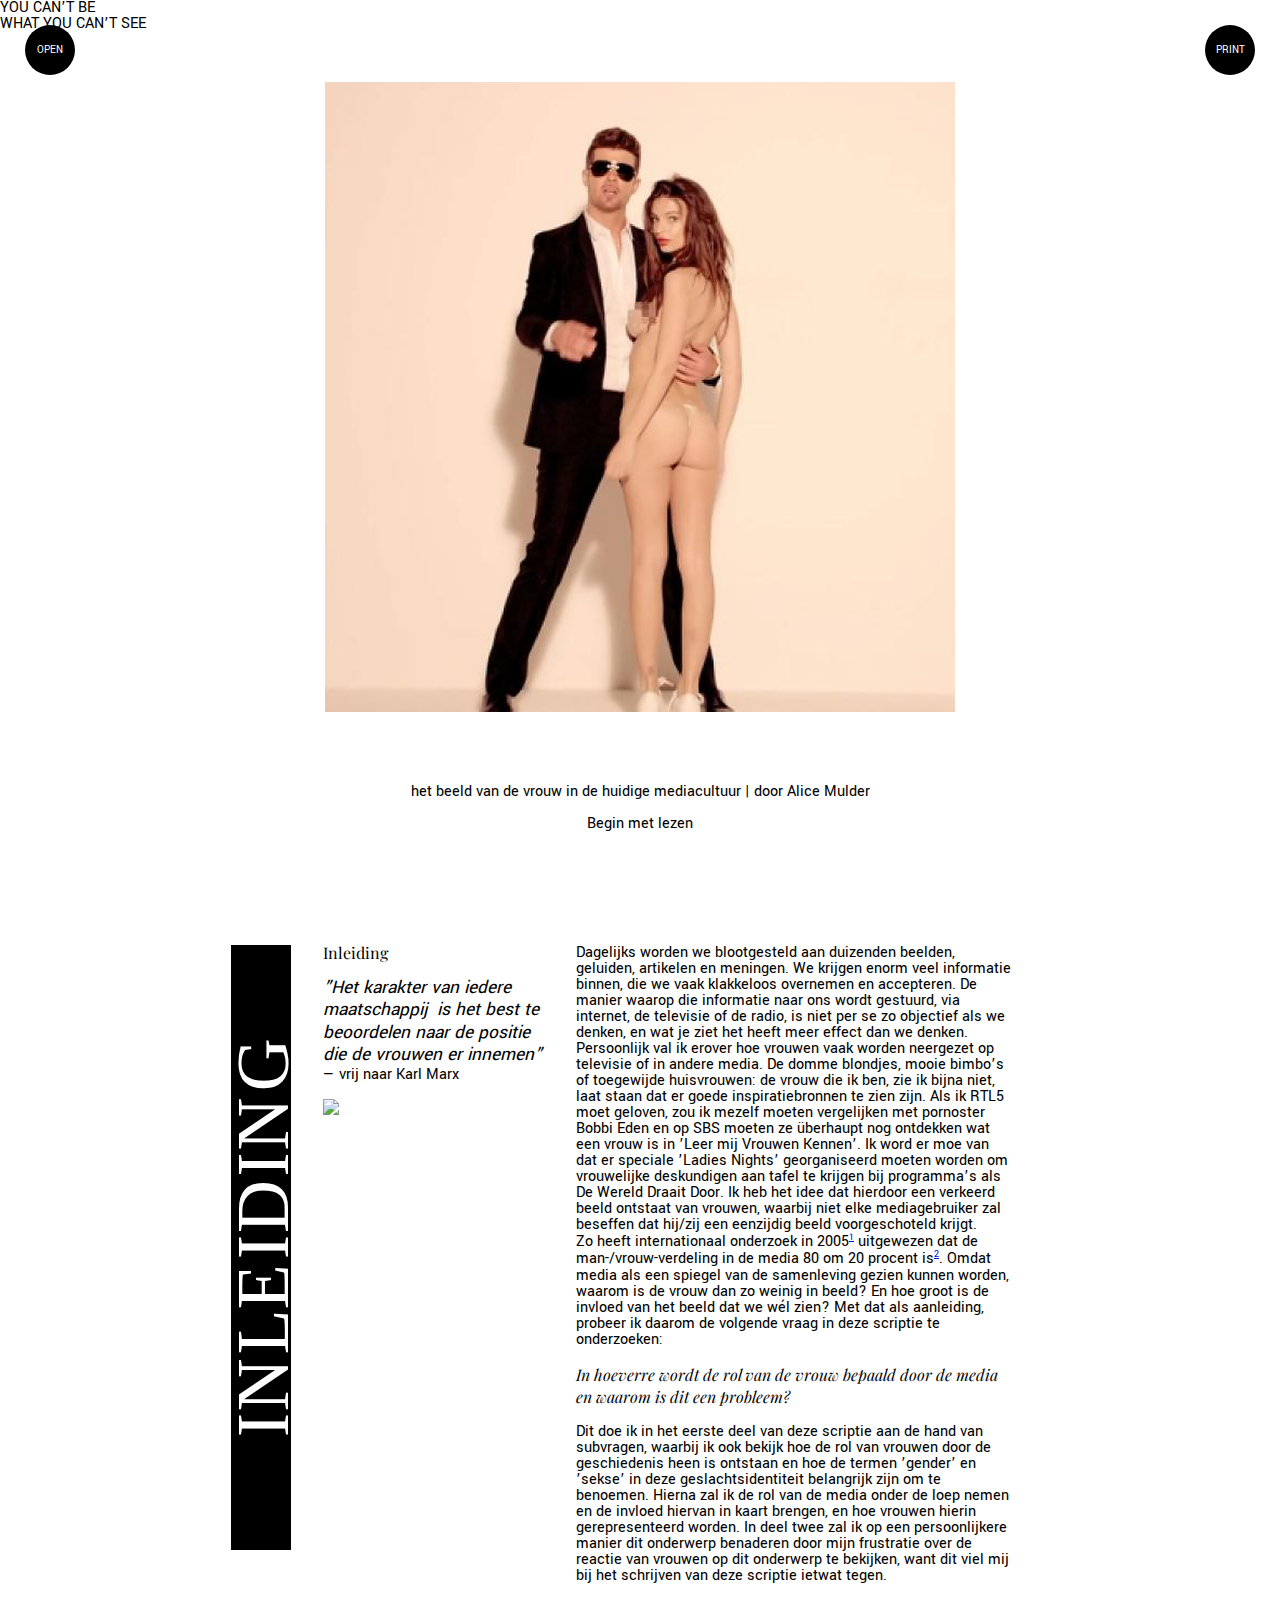
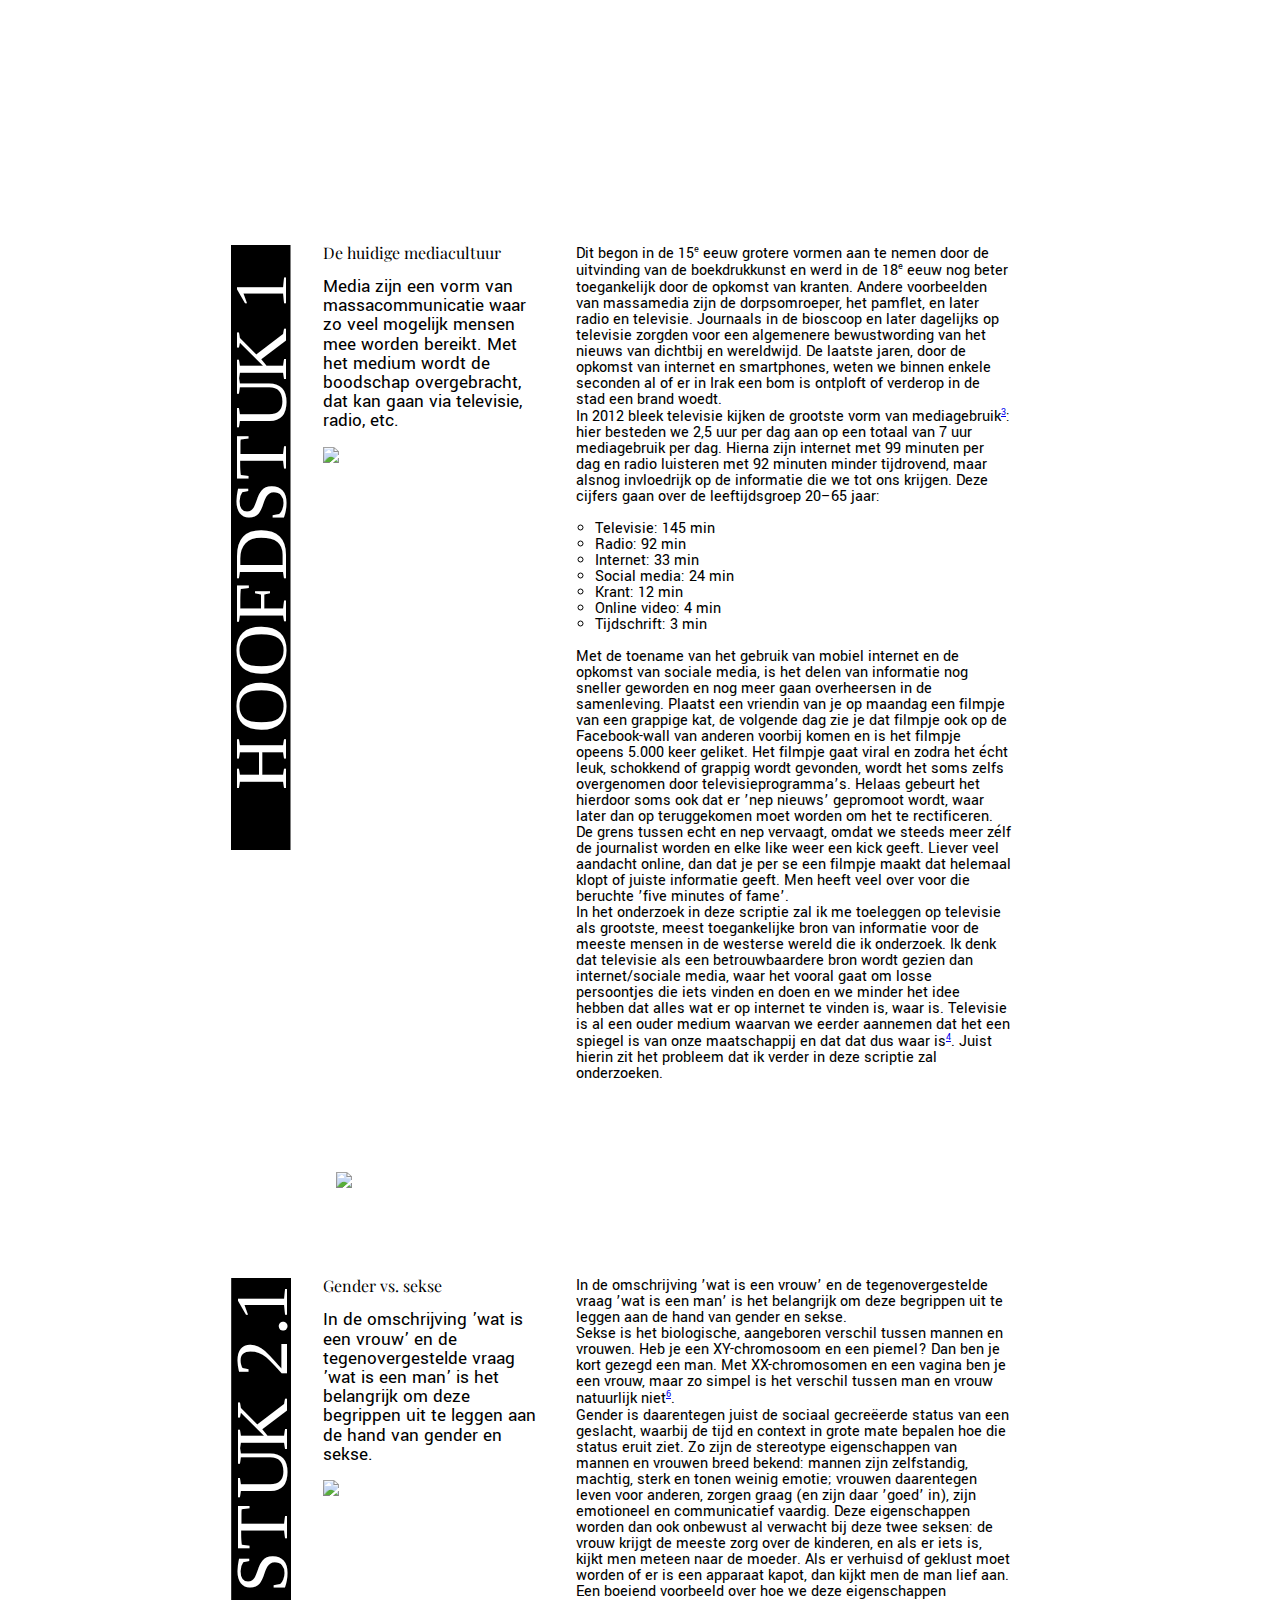
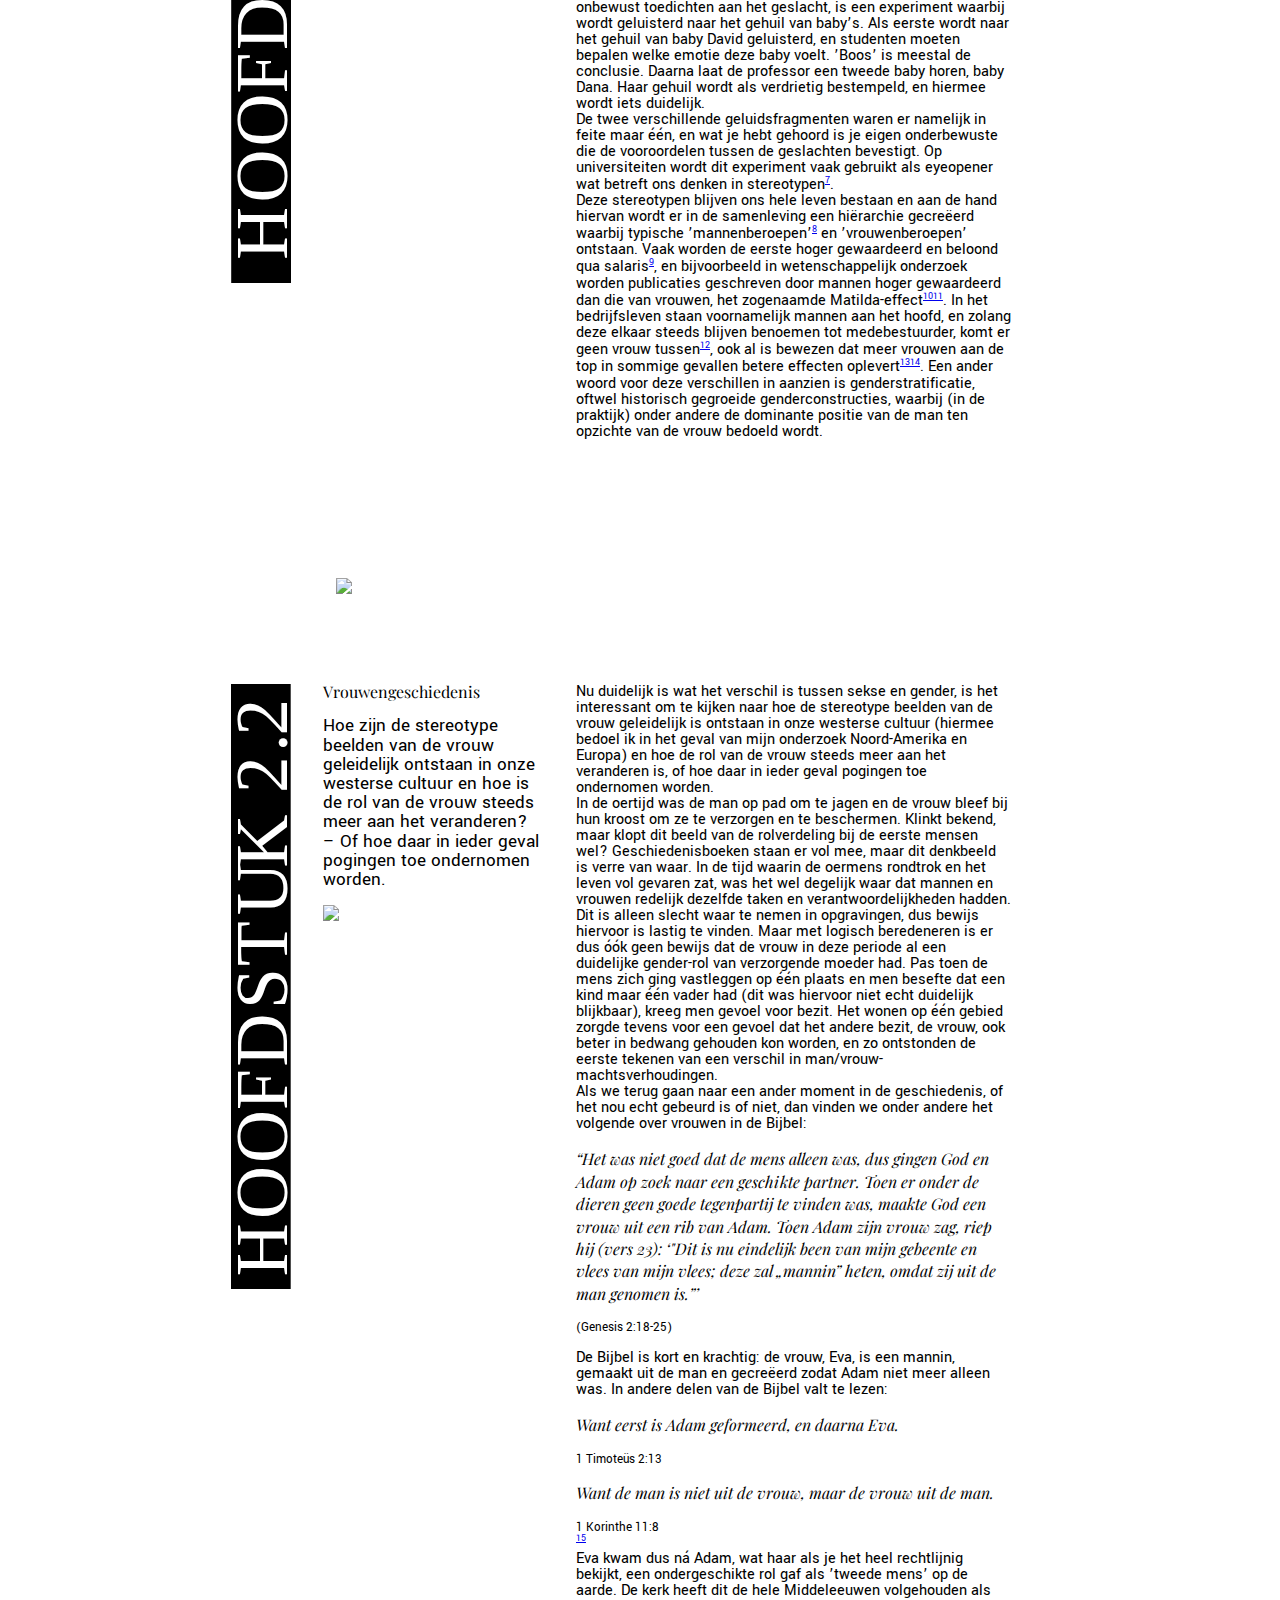
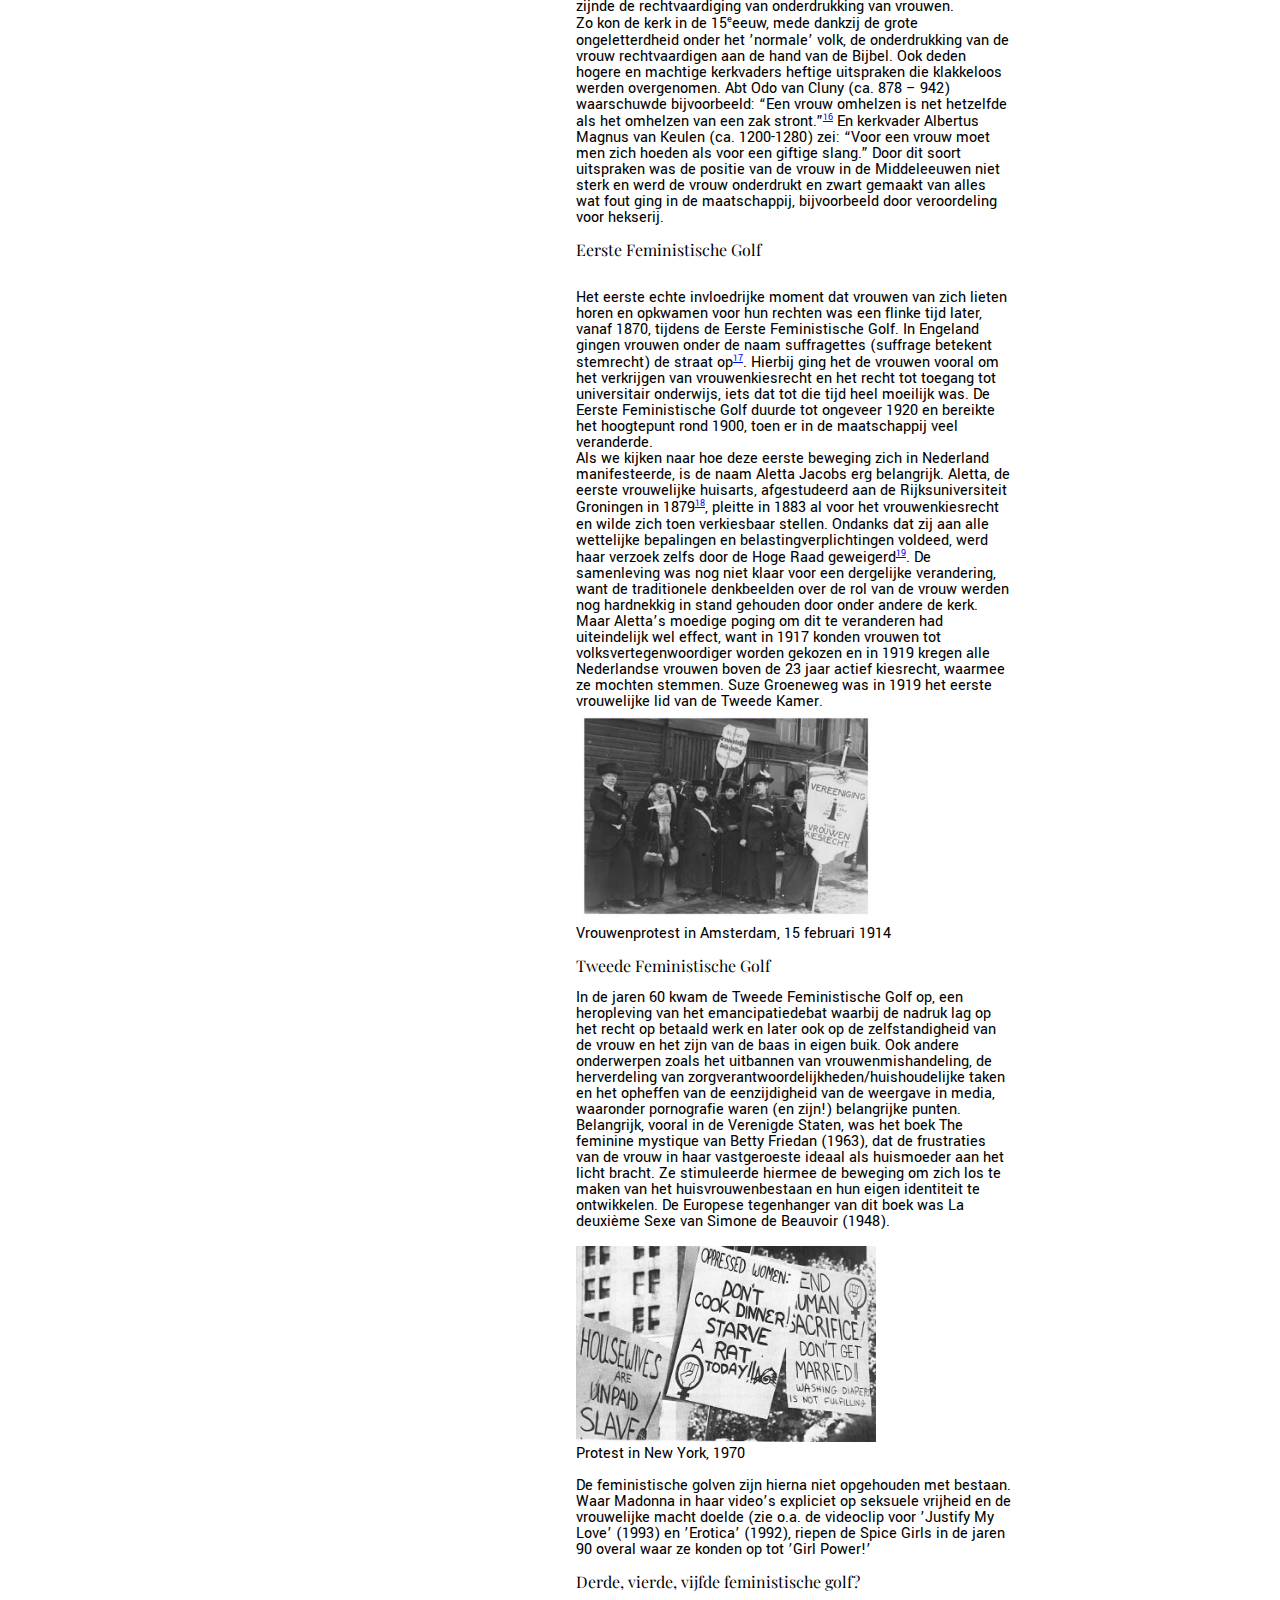
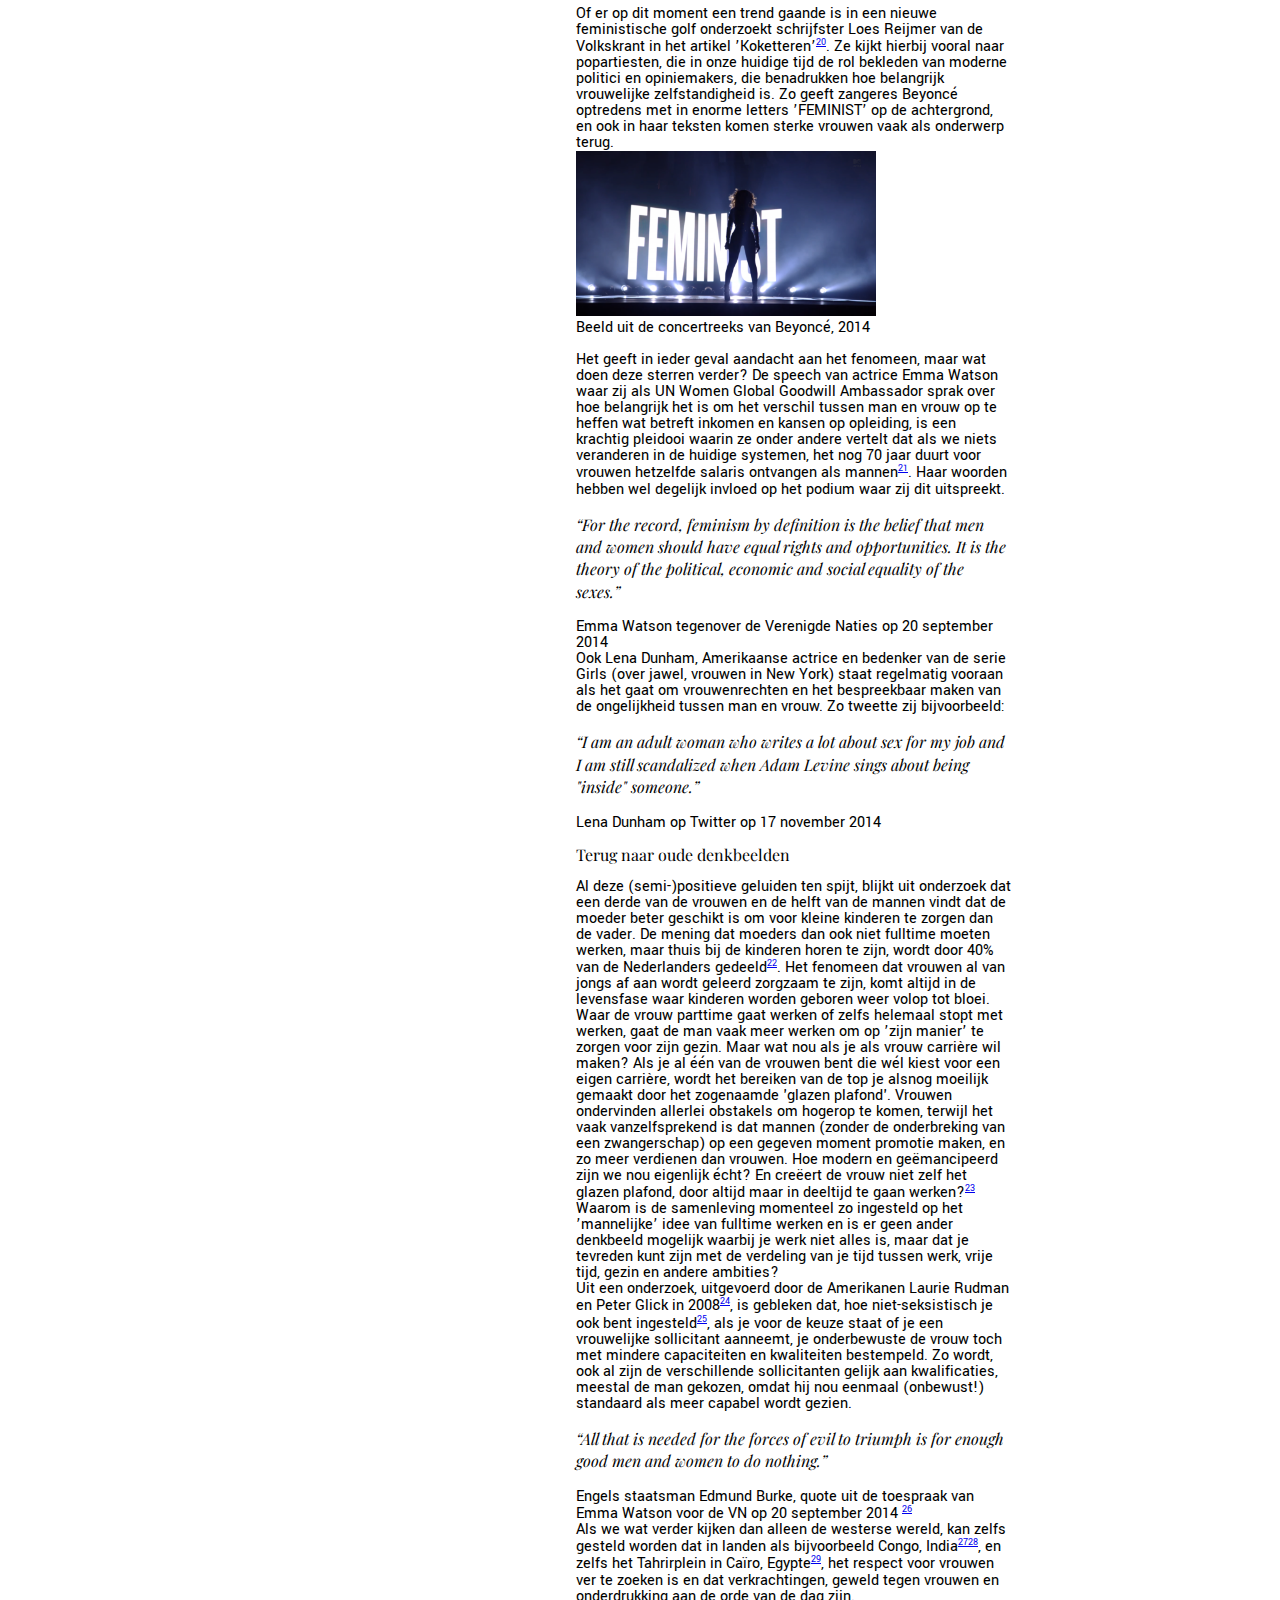
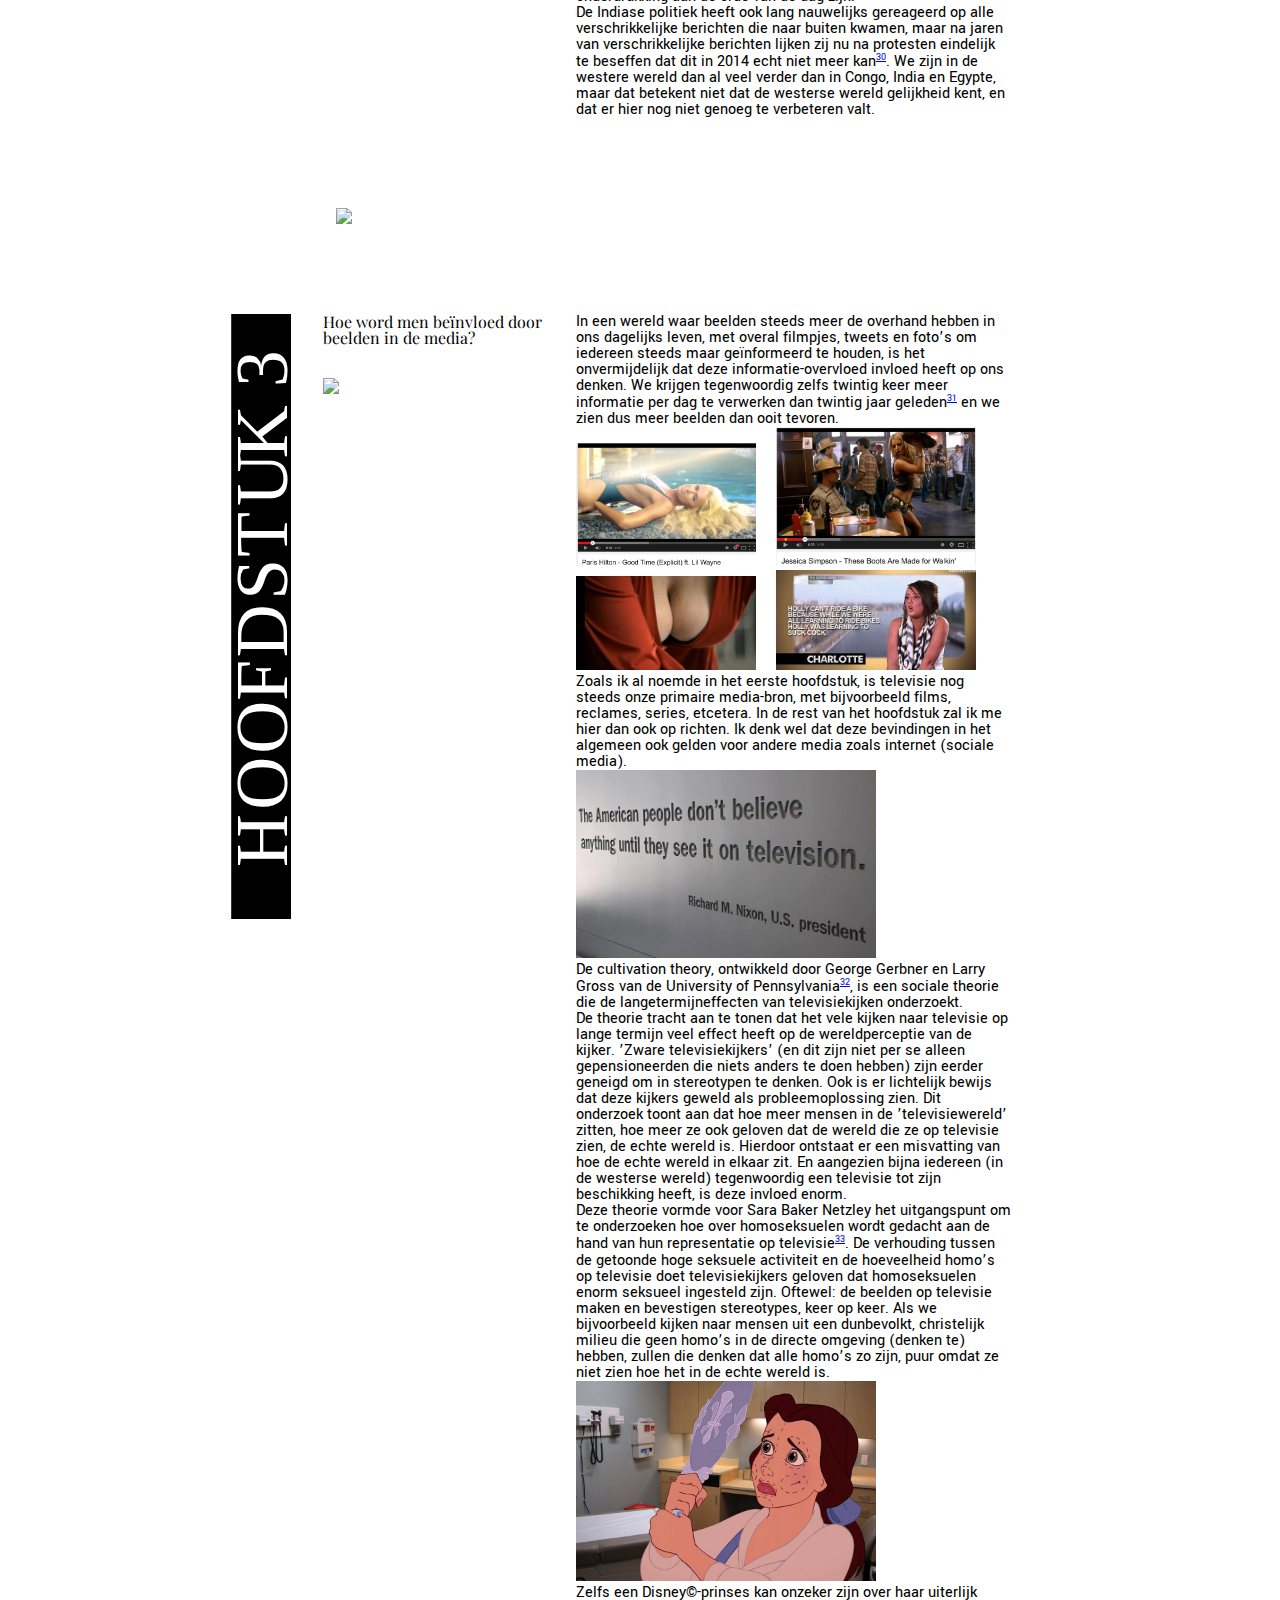
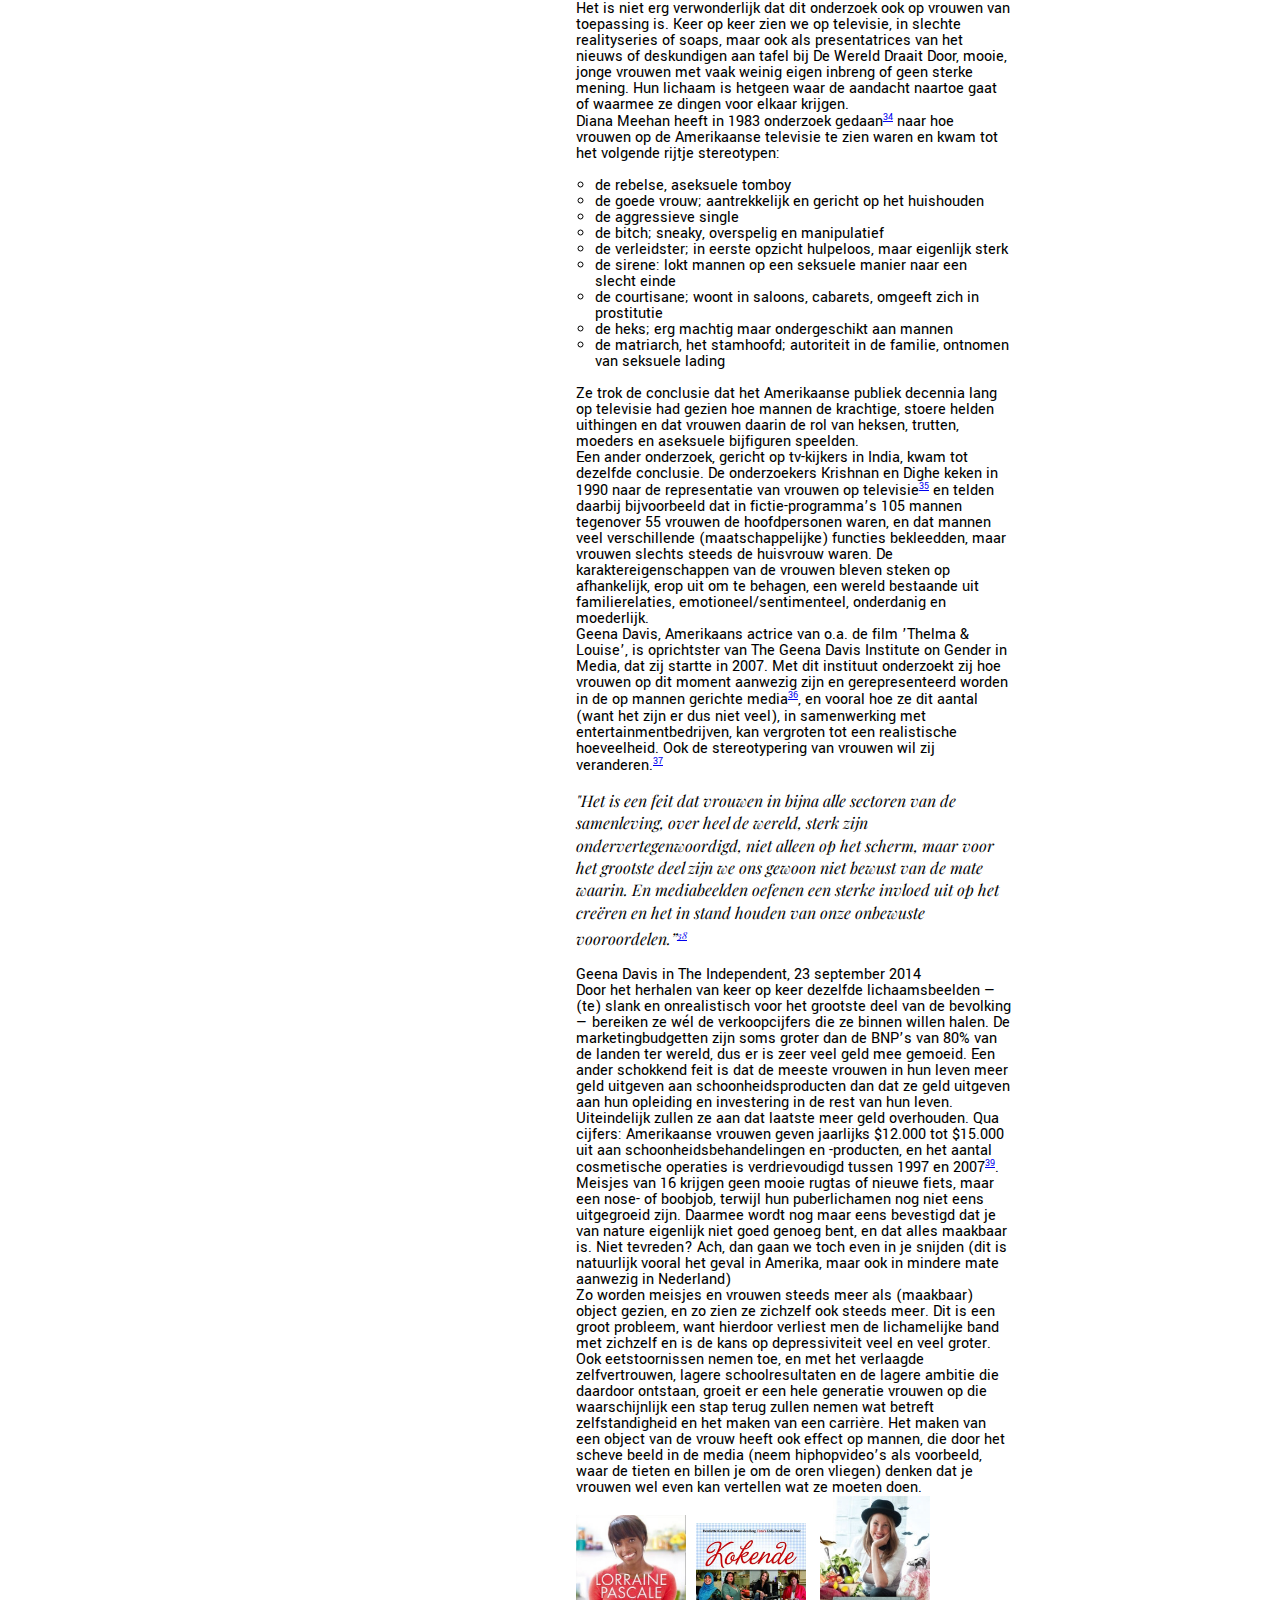
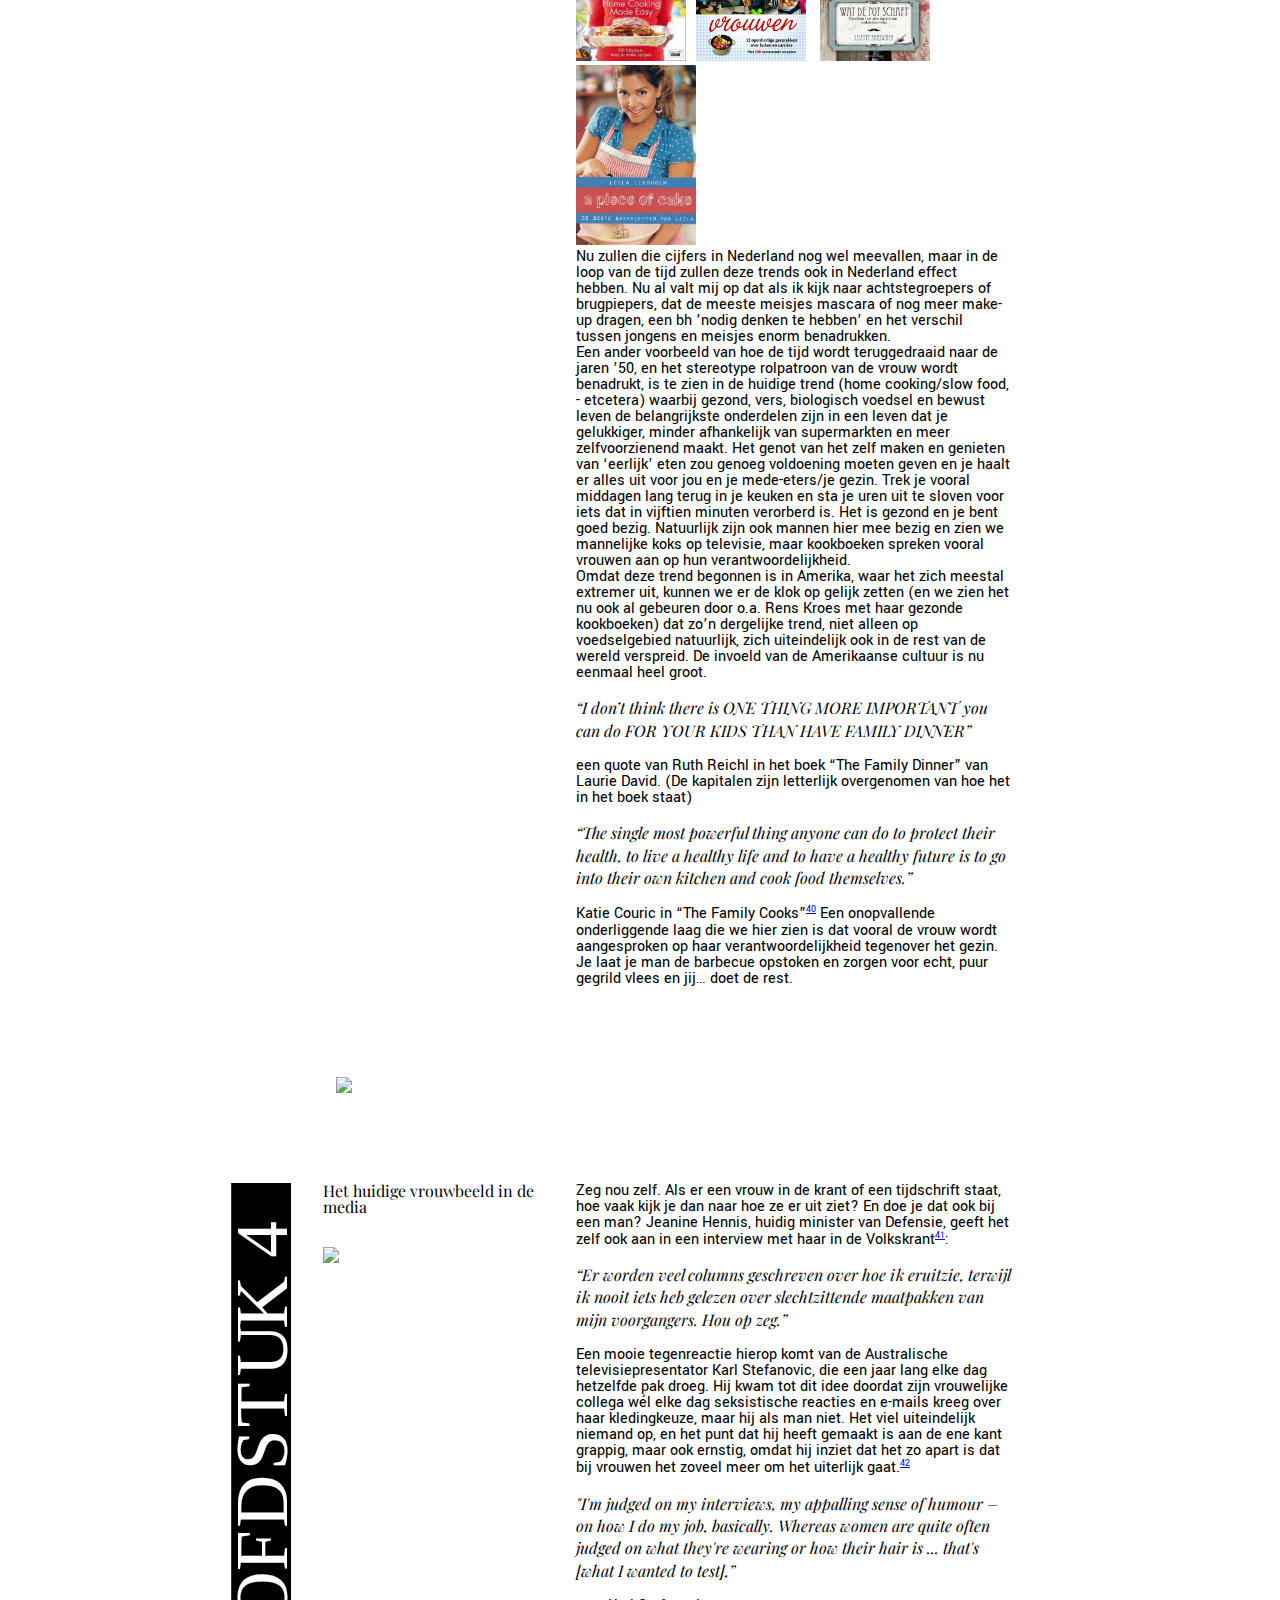
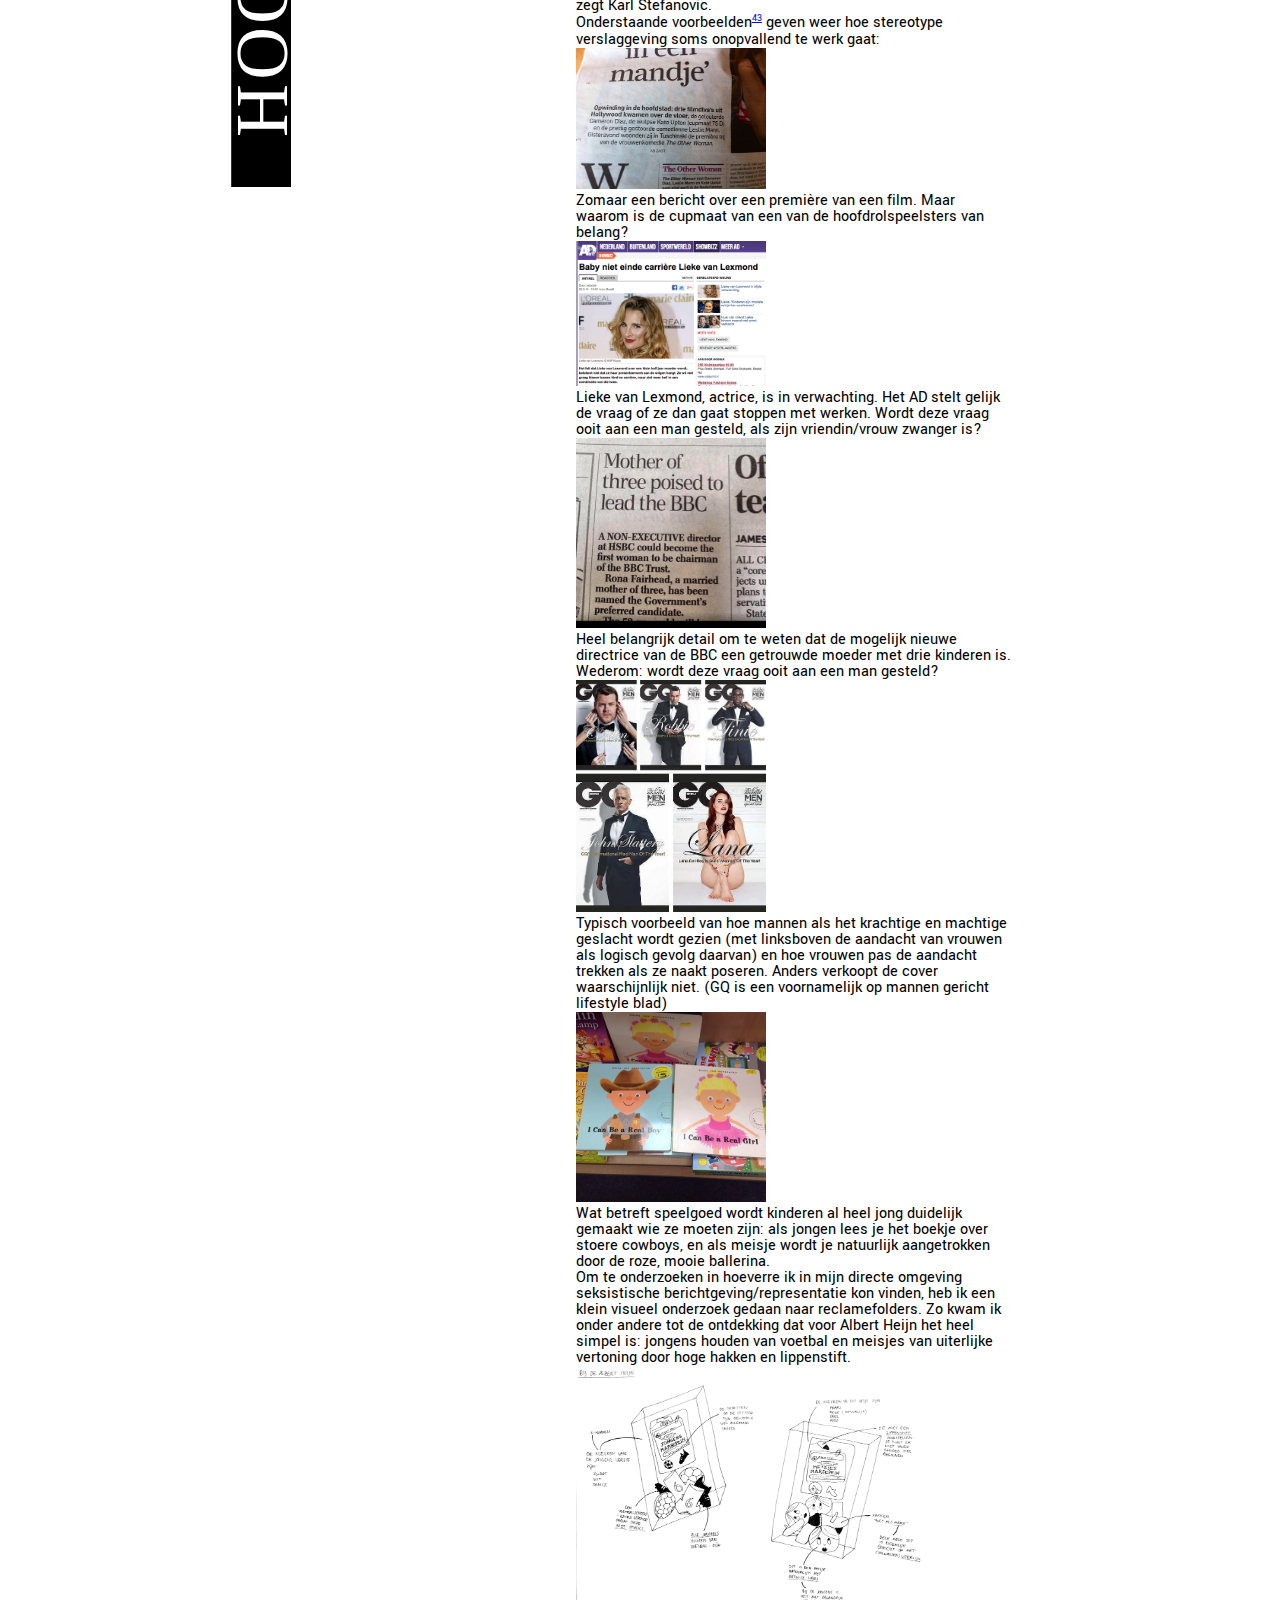
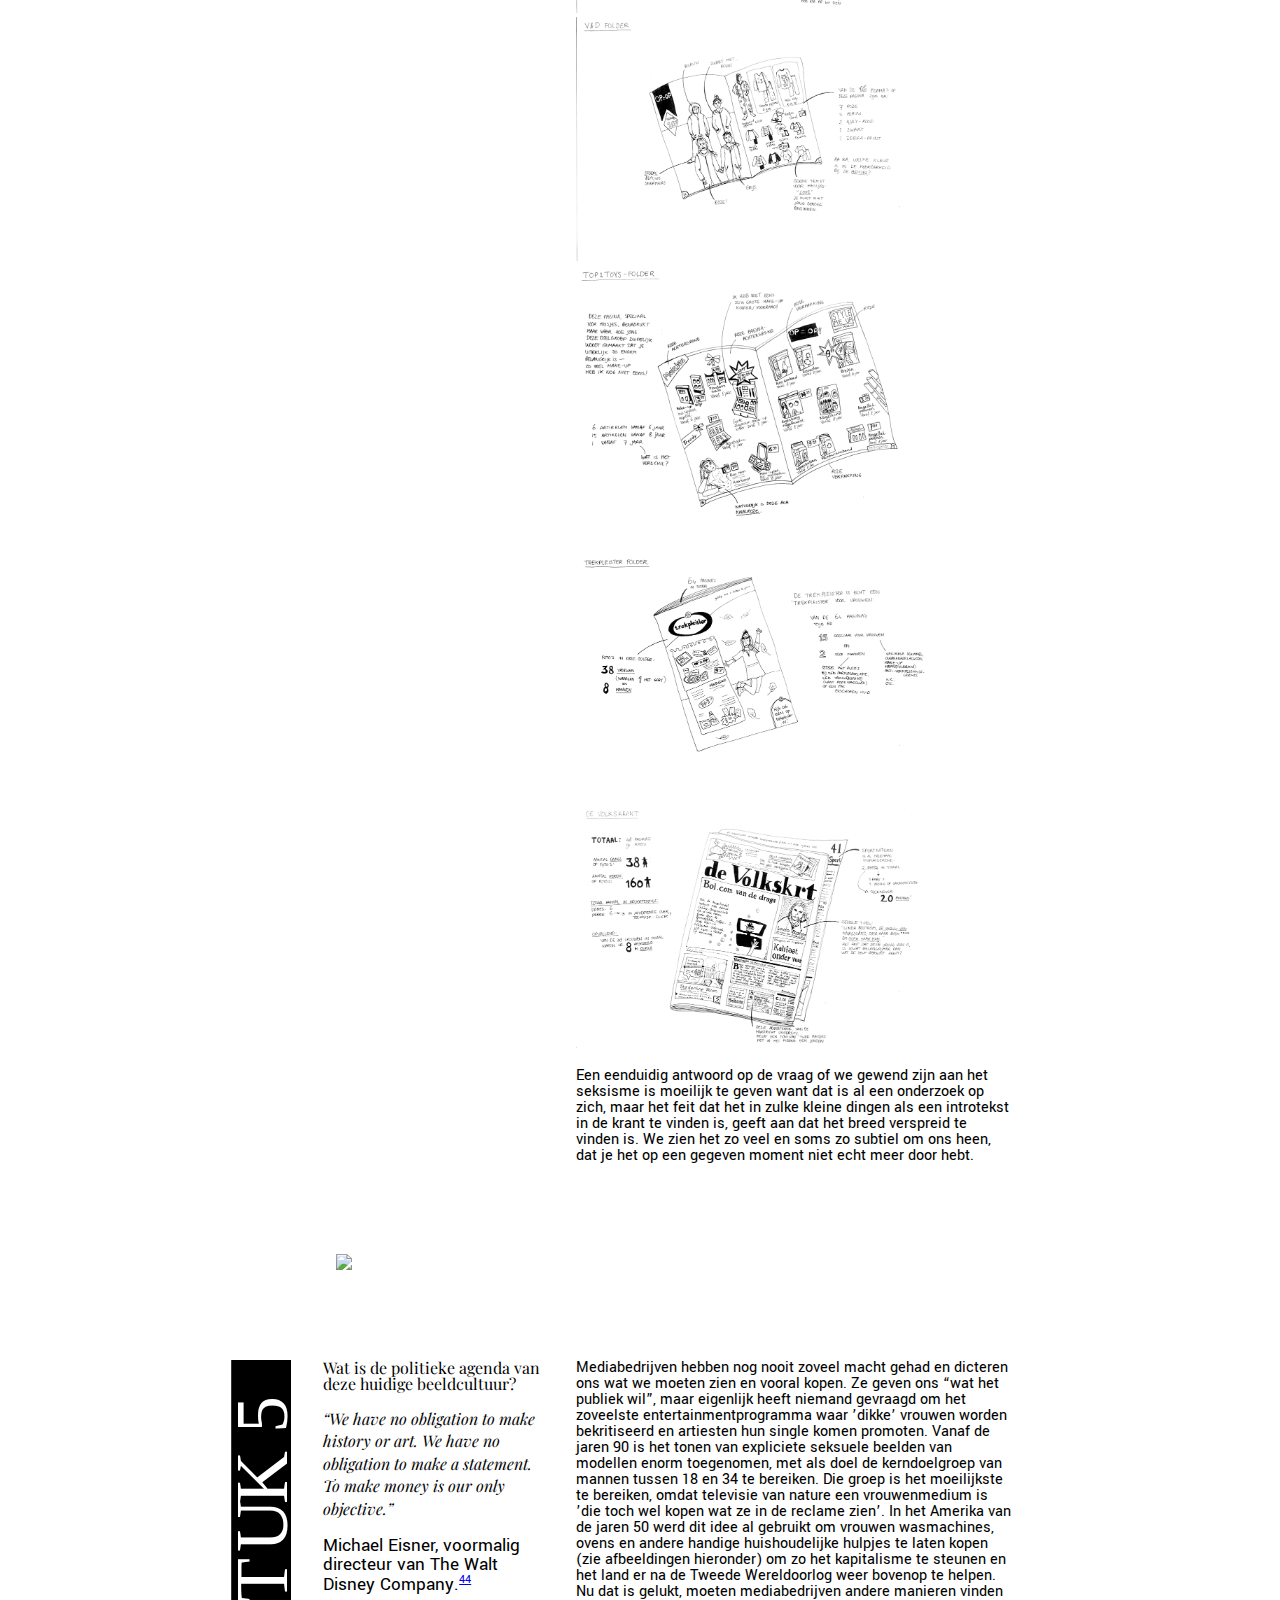
==== commit 024aed5b: "Beelden, fixes" ====
--- a/index.html
+++ b/index.html
@@ -3,751 +3,754 @@
 <html>
 <head>
     <meta charset="utf-8"/>
+    <meta http-equiv="X-UA-Compatible" content="IE=edge, chrome=1" />
 	<title>You can't be what you can't see</title>
-	<meta name="description" content="A research on the feminine identity and the way it’s been crafted by media and psychology. By changing our subconsciousness and way of portraying women in mass-media, it can be argued that a woman's role in society could drastically change/improve."/>
+	<meta name="description" content="In this thesis I research the feminine identity and the way it’s been crafted by media and psychology. By changing our subconsciousness and way of portraying women in mass-media, it can be argued that a woman's role in society could drastically change/improve. " />
+    <meta name="author" content="Alice Mulder" />
 
     <!-- Description. Used a.o. by Facebook -->
-	<meta property="og:image" content="http://kabk.github.io/govt-theses-16-alice-mulder-you-cant-be-what-you-cant-see/img/webimage.jpg" />
-    <meta property="og:title" content="Thesis by Alice Mulder about the feminine identity and the way it’s been crafted by media and psychology." />
-	<meta property="og:title" content="You can't be what you can't see" /><!-- The title that appears on Facebook-->
+	<meta property="og:image" content="http://kabk.github.io/govt-theses-16-alice-mulder-you-cant-be-what-you-cant-see/images/webimage.jpg" />
+    <meta property="og:title" content="You can't be what you can't see" /><!-- The title that appears on Facebook-->
+    <meta property="og:description" content="Thesis by Alice Mulder about the feminine identity and the way it’s been crafted by media and psychology." />
 
     <meta property="dc:title" content="You can't be what you can't see" /><!-- Specify the title with the Dublin Core Metadata standard for archival purposes-->
 	<meta property="dc:creator" content="Alice Mulder" /><!-- Specify the author with the Dublin Core Metadata standard for archival purposes-->
 
-	<!-- <link type="text/css" rel="stylesheet" href="css/webfonts/charter/stylesheet.css"> -->
-
+	<!-- <divnk type="text/css" rel="stylesheet" href="css/webfonts/charter/stylesheet.css"> -->
     <link href='https://fonts.googleapis.com/css?family=Yantramanav:300,700|Playfair+Display:400italic' rel='stylesheet' type='text/css'>
 
-    <link type="text/css" rel="stylesheet" href="css/normalize.css"/>
     <link type="text/css" rel="stylesheet" href="style.css"/>
+
+    <!--[if lt IE 9]>
+	      <script src="http://html5shiv.googlecode.com/svn/trunk/html5.js"></script>
+    <![endif]-->
 </head>
 
 <body>
-    <div id="container">
-        <section id="cover">
+    <div id="wrapper">
+        <div id="cover">
             <div class="menu_toggle cover_side"></div>
             <div class="cover_title">YOU CAN&rsquo;T BE <br> WHAT YOU CAN&rsquo;T SEE</div>
-            <div class="cover_inner"></div>
-            
+            <div id="cover_inner">
                 <!-- COVER IMAGE IN STYLESHEET -->
-           
+            </div>
+
             <div id="cover_caption">het beeld van de vrouw in de huidige mediacultuur | <strong>door Alice Mulder</strong>
-                <div id="start_reading">Begin met lezen</div>
+                <div id="start_reading" data-target="#introductie">Begin met lezen</div>
             </div>
-        </section>
-
-        <nav>
+        </div>
+
+        <div class="menu_toggle button">OPEN</div>
+        <div class="print_toggle button">PRINT</div>
+
+        <nav class="menu">
+            <h2>Inhoud</h2>
+
             <ul>
-                <li>Hoofdstuk 1</li>
-                <li>Hoofdstuk 2.1</li>
-                <li>Hoofdstuk 2.2</li>
-                <li>Hoofdstuk 3</li>
-                <li>Hoofdstuk 4</li>
-                <li>Hoofdstuk 5</li>
-                <li>Reflectie</li>
-                <li>Conclusie</li>
-                <li>Bronnen</li>
+                <li data-target="#inleiding">Inleiding</li>
+                <li data-target="#hoofdstuk1">Hoofdstuk 1</li>
+                <li data-target="#hoofdstuktwee_een">Hoofdstuk 2.1</li>
+                <li data-target="#hoofdstuktwee_twee">Hoofdstuk 2.2</li>
+                <li data-target="#hoofdstuk3">Hoofdstuk 3</li>
+                <li data-target="#hoofdstuk4">Hoofdstuk 4</li>
+                <li data-target="#hoofdstuk5">Hoofdstuk 5</li>
+                <li data-target="#reflectie">Reflectie</li>
+                <li data-target="#conclusie">Conclusie</li>
+                <li data-target="#bronnen">Bronnen</li>
             </ul>
         </nav>
 
         <main>
-            <div class="menu_toggle content_side"></div>
-
-            <div class="scrollbox">
-                <article class="chapter" id="inleiding">
-                    <div class="spine">
-
-                        <!-- BACKGROUND IN STYLESHEET -->
-
-                    </div>
-
-                    <div class="teaser">
-                        <h3>Inleiding</h3>
+            <section class="hoofdstuk" id="introductie">
+                <div class="rug">
+                    <img class="rug_afb" src="img/vr balken-inleiding.svg">
+                </div>
+
+                <div class="teaser">
+                     <h3>Inleiding</h3>
 
                         <div class="quotes"><p>”Het karakter van iedere maatschappij   is het best te beoordelen naar de positie die de vrouwen er innemen”</div>
-						— vrij naar Karl Marx</p>
-
-                        <img src="img/Teaser-beelden--inleiding.png" width="100%">
-                    </div>
-
-                    <div class="content">
-                    	<p>Dagelijks worden we blootgesteld aan duizenden beelden, geluiden, artikelen en meningen. We krijgen enorm veel informatie binnen, die we vaak klakkeloos overnemen en accepteren.
-						De manier waarop die informatie naar ons wordt gestuurd, via internet, de televisie of de radio, is niet per se zo objectief als we denken, en wat je ziet het heeft meer effect dan we denken.
-						Persoonlijk val ik erover hoe vrouwen vaak worden neergezet op televisie of in andere media. De domme blondjes, mooie bimbo’s of toegewijde huisvrouwen: de vrouw die ik ben, zie ik bijna niet, laat staan dat er goede inspiratiebronnen te zien zijn. Als ik RTL5 moet geloven, zou ik mezelf moeten vergelijken met pornoster Bobbi Eden en op SBS moeten ze überhaupt nog ontdekken wat een vrouw is in ’Leer mij Vrouwen Kennen’. Ik word er moe van dat er speciale ’Ladies Nights’ georganiseerd moeten worden om vrouwelijke deskundigen aan tafel te krijgen bij programma’s als De Wereld Draait Door. Ik heb het idee dat hierdoor een verkeerd beeld ontstaat van vrouwen, waarbij niet elke mediagebruiker zal beseffen dat hij/zij een eenzijdig beeld voorgeschoteld krijgt.</p>
-
-						<p>Zo heeft internationaal onderzoek in 2005<sup id="fnref:1"><a href="#fn:1" rel="footnote">1</a></sup> uitgewezen dat de man-/vrouw-verdeling in de media 80 om 20 procent is<sup id="fnref:2"><a href="#fn:2" rel="footnote">2</a></sup>. Omdat media als een spiegel van de samenleving gezien kunnen worden, waarom is de vrouw dan zo weinig in beeld? En hoe groot is de invloed van het beeld dat we wél zien? Met dat als aanleiding, probeer ik daarom de volgende vraag in deze scriptie te onderzoeken: </p>
-
-						<blockquote class="quotes">In hoeverre wordt de rol van de vrouw bepaald door de media en waarom is dit een probleem?</blockquote></p>
-
-						<p>Dit doe ik in het eerste deel van deze scriptie aan de hand van subvragen, waarbij ik ook bekijk hoe de rol van vrouwen door de geschiedenis heen is ontstaan en hoe de termen ’gender’ en ’sekse’ in deze geslachtsidentiteit belangrijk zijn om te benoemen. Hierna zal ik de rol van de media onder de loep nemen en de invloed hiervan in kaart brengen, en hoe vrouwen hierin gerepresenteerd worden.
-						In deel twee zal ik op een persoonlijkere manier dit onderwerp benaderen door mijn frustratie over de reactie van vrouwen op dit onderwerp te bekijken, want dit viel mij bij het schrijven van deze scriptie ietwat tegen.</p>
-
-                    </div>
-                </article>
-
-                <article class="chapter" id="een">
-                    <div class="spine"></div>
-
-                    <div class="teaser">
-                        <h3>De huidige mediacultuur</h3>
-                        <p>Media zijn een vorm van massacommunicatie waar zo veel mogelijk mensen mee worden bereikt. Met het medium wordt de boodschap overgebracht, dat kan gaan via televisie, radio, etc.</p>
-
-                        <img src="img/Teaser beelden- h1.png" width="100%">
-                    </div>
-
-                    <div class="content">
-                        <h1>De huidige mediacultuur</h1>
-
-                        <p>Dit begon in de 15e eeuw grotere vormen aan te nemen door de uitvinding van de boekdrukkunst en werd in de 18e eeuw nog beter toegankelijk door de opkomst van kranten. Andere voorbeelden van massamedia zijn de dorpsomroeper, het pamflet, en later radio en televisie. Journaals in de bioscoop en later dagelijks op televisie zorgden voor een algemenere bewustwording van het nieuws van dichtbij en wereldwijd. De laatste jaren, door de opkomst van internet en smartphones, weten we binnen enkele seconden al of er in Irak een bom is ontploft of verderop in de stad een brand woedt. </p>
-
-						<p>In 2012 bleek televisie kijken de grootste vorm van mediagebruik<sup id="fnref:3"><a href="#fn:3" rel="footnote">3</a></sup>: hier besteden we 2,5 uur per dag aan op een totaal van 7 uur mediagebruik per dag. Hierna zijn internet met 99 minuten per dag en radio luisteren met 92 minuten minder tijdrovend, maar alsnog invloedrijk op de informatie die we tot ons krijgen. Deze cijfers gaan over de leeftijdsgroep 20–65 jaar:</p>
-
-						<ul>
-							<li>Televisie: 145 min</li>
-							<li>Radio: 92 min </li>
-							<li>Internet: 33 min</li>
-							<li>Social media: 24 min</li>
-							<li>Krant: 12 min</li>
-							<li>Online video: 4 min</li>
-							<li>Tijdschrift: 3 min</li>
-						</ul>
-
-						<p>Met de toename van het gebruik van mobiel internet en de opkomst van sociale media, is het delen van informatie nog sneller geworden en nog meer gaan overheersen in de samenleving. Plaatst een vriendin van je op maandag een filmpje van een grappige kat, de volgende dag zie je dat filmpje ook op de Facebook-wall van anderen voorbij komen en is het filmpje opeens 5.000 keer geliket. Het filmpje gaat viral en zodra het écht leuk, schokkend of grappig wordt gevonden, wordt het soms zelfs overgenomen door televisieprogramma’s. Helaas gebeurt het hierdoor soms ook dat er ’nep nieuws’ gepromoot wordt, waar later dan op teruggekomen moet worden om het te rectificeren. De grens tussen echt en nep vervaagt, omdat we steeds meer zélf de journalist worden en elke like weer een kick geeft. Liever veel aandacht online, dan dat je per se een filmpje maakt dat helemaal klopt of juiste informatie geeft. Men heeft veel over voor die beruchte ’five minutes of fame’.</p>
-
-						<p>In het onderzoek in deze scriptie zal ik me toeleggen op televisie als grootste, meest toegankelijke bron van informatie voor de meeste mensen in de westerse wereld die ik onderzoek. Ik denk dat televisie als een betrouwbaardere bron wordt gezien dan internet/sociale media, waar het vooral gaat om losse persoontjes die iets vinden en doen en we minder het idee hebben dat alles wat er op internet te vinden is, waar is. Televisie is al een ouder medium waarvan we eerder aannemen dat het een spiegel is van onze maatschappij en dat dat dus waar is<sup id="fnref:4"><a href="#fn:4" rel="footnote">4</a></sup>. Juist hierin zit het probleem dat ik verder in deze scriptie zal onderzoeken.</p>
-						<img src="img/Adv-vr-1.png" width="100%">
-	                </div>
-                </article>
-
-                <article class="chapter" id="twee_een">
-                    <div class="spine">
-
-                        <!-- BACKGROUND IN STYLESHEET -->
-
-                    </div>
-
-                    <div class="teaser">
-                        <h3>Gender vs. sekse</h3>
+                        — vrij naar Karl Marx</p>
+                        <br>
+
+                        <img src="img/Teaser-beelden--inleiding.png" width="100%";>
+                        </div>
+
+                <div class="broodtekst">
+                    <div class="content">
+                        <p>Dagelijks worden we blootgesteld aan duizenden beelden, geluiden, artikelen en meningen. We krijgen enorm veel informatie binnen, die we vaak klakkeloos overnemen en accepteren.
+                        De manier waarop die informatie naar ons wordt gestuurd, via internet, de televisie of de radio, is niet per se zo objectief als we denken, en wat je ziet het heeft meer effect dan we denken.
+                        Persoonlijk val ik erover hoe vrouwen vaak worden neergezet op televisie of in andere media. De domme blondjes, mooie bimbo’s of toegewijde huisvrouwen: de vrouw die ik ben, zie ik bijna niet, laat staan dat er goede inspiratiebronnen te zien zijn. Als ik RTL5 moet geloven, zou ik mezelf moeten vergelijken met pornoster Bobbi Eden en op SBS moeten ze überhaupt nog ontdekken wat een vrouw is in ’Leer mij Vrouwen Kennen’. Ik word er moe van dat er speciale ’Ladies Nights’ georganiseerd moeten worden om vrouwelijke deskundigen aan tafel te krijgen bij programma’s als De Wereld Draait Door. Ik heb het idee dat hierdoor een verkeerd beeld ontstaat van vrouwen, waarbij niet elke mediagebruiker zal beseffen dat hij/zij een eenzijdig beeld voorgeschoteld krijgt.</p>
+
+                        <p>Zo heeft internationaal onderzoek in 2005<sup id="fnref:1"><a href="#fn:1" rel="footnote">1</a></sup> uitgewezen dat de man-/vrouw-verdeling in de media 80 om 20 procent is<sup id="fnref:2"><a href="#fn:2" rel="footnote">2</a></sup>. Omdat media als een spiegel van de samenleving gezien kunnen worden, waarom is de vrouw dan zo weinig in beeld? En hoe groot is de invloed van het beeld dat we wél zien? Met dat als aanleiding, probeer ik daarom de volgende vraag in deze scriptie te onderzoeken: </p>
+
+                        <blockquote class="quotes">In hoeverre wordt de rol van de vrouw bepaald door de media en waarom is dit een probleem?</blockquote></p>
+
+                        <p>Dit doe ik in het eerste deel van deze scriptie aan de hand van subvragen, waarbij ik ook bekijk hoe de rol van vrouwen door de geschiedenis heen is ontstaan en hoe de termen ’gender’ en ’sekse’ in deze geslachtsidentiteit belangrijk zijn om te benoemen. Hierna zal ik de rol van de media onder de loep nemen en de invloed hiervan in kaart brengen, en hoe vrouwen hierin gerepresenteerd worden.
+                        In deel twee zal ik op een persoonlijkere manier dit onderwerp benaderen door mijn frustratie over de reactie van vrouwen op dit onderwerp te bekijken, want dit viel mij bij het schrijven van deze scriptie ietwat tegen.</p>
+
+                    </div>
+                </div>
+            </section>
+
+            <section class="hoofdstuk" id="hoofdstuk1">
+                <div class="rug">
+                    <img class="rug_afb" src="img/vr balken-hoofdstuk 1.svg">
+                </div>
+
+                <div class="teaser">
+                    <h1>De huidige mediacultuur</h1>
+                    <p>Media zijn een vorm van massacommunicatie waar zo veel mogelijk mensen mee worden bereikt. Met het medium wordt de boodschap overgebracht, dat kan gaan via televisie, radio, etc.</p>
+                    <br>
+                    <img src="img/Teaser-beelden- h1.png" width="100%">
+                </div>
+
+
+                <div class="broodtekst">
+                    <div class="content">
+                        
+
+                        <p>Dit begon in de 15<sup>e</sup> eeuw grotere vormen aan te nemen door de uitvinding van de boekdrukkunst en werd in de 18<sup>e</sup> eeuw nog beter toegankelijk door de opkomst van kranten. Andere voorbeelden van massamedia zijn de dorpsomroeper, het pamflet, en later radio en televisie. Journaals in de bioscoop en later dagelijks op televisie zorgden voor een algemenere bewustwording van het nieuws van dichtbij en wereldwijd. De laatste jaren, door de opkomst van internet en smartphones, weten we binnen enkele seconden al of er in Irak een bom is ontploft of verderop in de stad een brand woedt. </p>
+
+                        <p>In 2012 bleek televisie kijken de grootste vorm van mediagebruik<sup id="fnref3"><a href="#fn3" rel="footnote">3</a></sup>: hier besteden we 2,5 uur per dag aan op een totaal van 7 uur mediagebruik per dag. Hierna zijn internet met 99 minuten per dag en radio luisteren met 92 minuten minder tijdrovend, maar alsnog invloedrijk op de informatie die we tot ons krijgen. Deze cijfers gaan over de leeftijdsgroep 20–65 jaar:</p>
+
+                        <ul>
+                            <li>Televisie: 145 min</li>
+                            <li>Radio: 92 min </li>
+                            <li>Internet: 33 min</li>
+                            <li>Social media: 24 min</li>
+                            <li>Krant: 12 min</li>
+                            <li>Online video: 4 min</li>
+                            <li>Tijdschrift: 3 min</li>
+                        </ul>
+
+                        <p>Met de toename van het gebruik van mobiel internet en de opkomst van sociale media, is het delen van informatie nog sneller geworden en nog meer gaan overheersen in de samenleving. Plaatst een vriendin van je op maandag een filmpje van een grappige kat, de volgende dag zie je dat filmpje ook op de Facebook-wall van anderen voorbij komen en is het filmpje opeens 5.000 keer geliket. Het filmpje gaat viral en zodra het écht leuk, schokkend of grappig wordt gevonden, wordt het soms zelfs overgenomen door televisieprogramma’s. Helaas gebeurt het hierdoor soms ook dat er ’nep nieuws’ gepromoot wordt, waar later dan op teruggekomen moet worden om het te rectificeren. De grens tussen echt en nep vervaagt, omdat we steeds meer zélf de journalist worden en elke like weer een kick geeft. Liever veel aandacht online, dan dat je per se een filmpje maakt dat helemaal klopt of juiste informatie geeft. Men heeft veel over voor die beruchte ’five minutes of fame’.</p>
+
+                        <p>In het onderzoek in deze scriptie zal ik me toeleggen op televisie als grootste, meest toegankelijke bron van informatie voor de meeste mensen in de westerse wereld die ik onderzoek. Ik denk dat televisie als een betrouwbaardere bron wordt gezien dan internet/sociale media, waar het vooral gaat om losse persoontjes die iets vinden en doen en we minder het idee hebben dat alles wat er op internet te vinden is, waar is. Televisie is al een ouder medium waarvan we eerder aannemen dat het een spiegel is van onze maatschappij en dat dat dus waar is<sup id="fnref4"><a href="#fn4" rel="footnote">4</a></sup>. Juist hierin zit het probleem dat ik verder in deze scriptie zal onderzoeken.</p>
+                    </div>
+                </div>
+            </section>
+
+            <section class="reclameblok">
+                <img src="img/collage-1.png" width="100%" height="100%">
+            </section>
+
+            <section class="hoofdstuk" id="hoofdstuktwee_een">
+                <div class="rug">
+                    <img class="rug_afb" src="img/vr balken-hoofdstuk 2.1.svg">
+                </div>
+
+                <div class="teaser">
+                    <h3>Gender vs. sekse</h3>
                         <p>In de omschrijving ’wat is een vrouw’ en de tegenovergestelde vraag ’wat is een man’ is het belangrijk om deze begrippen uit te leggen aan de hand van gender en sekse.</p>
-
-                        <img src="img/Teaser beelden- h2.1.png" width="100%">
-                    </div>
-                    <div class="content">
-
-                        <p>In de omschrijving ’wat is een vrouw’ en de tegenovergestelde vraag ’wat is een man’ is het belangrijk om deze begrippen uit te leggen aan de hand van gender en sekse.</p>
-
-						<p>Sekse is het biologische, aangeboren verschil tussen mannen en vrouwen. Heb je een XY-chromosoom en een piemel? Dan ben je kort gezegd een man. Met XX-chromosomen en een vagina ben je een vrouw, maar zo simpel is het verschil tussen man en vrouw natuurlijk niet<sup id="fnref:6"><a href="#fn:6" rel="footnote">6</a></sup>.</p>
-
-						<p>Gender is daarentegen juist de sociaal gecreëerde status van een geslacht, waarbij de tijd en context in grote mate bepalen hoe die status eruit ziet. Zo zijn de stereotype eigenschappen van mannen en vrouwen breed bekend: mannen zijn zelfstandig, machtig, sterk en tonen weinig emotie; vrouwen daarentegen leven voor anderen, zorgen graag (en zijn daar ’goed’ in), zijn emotioneel en communicatief vaardig. Deze eigenschappen worden dan ook onbewust al verwacht bij deze twee seksen: de vrouw krijgt de meeste zorg over de kinderen, en als er iets is, kijkt men meteen naar de moeder. Als er verhuisd of geklust moet worden of er is een apparaat kapot, dan kijkt men de man lief aan. </p>
-						<p>Een boeiend voorbeeld over hoe we deze eigenschappen onbewust toedichten aan het geslacht, is een experiment waarbij wordt geluisterd naar het gehuil van baby’s. Als eerste wordt naar het gehuil van baby David geluisterd, en studenten moeten bepalen welke emotie deze baby voelt. ’Boos’ is meestal de conclusie. Daarna laat de professor een tweede baby horen, baby Dana. Haar gehuil wordt als verdrietig bestempeld, en hiermee wordt iets duidelijk.</p>
-						<p>De twee verschillende geluidsfragmenten waren er namelijk in feite maar één, en wat je hebt gehoord is je eigen onderbewuste die de vooroordelen tussen de geslachten bevestigt. Op universiteiten wordt dit experiment vaak gebruikt als eyeopener wat betreft ons denken in stereotypen<sup id="fnref:7"><a href="#fn:7" rel="footnote">7</a></sup>.</p>
-
-						<p>Deze stereotypen blijven ons hele leven bestaan en aan de hand hiervan wordt er in de samenleving een hiërarchie gecreëerd waarbij typische ’mannenberoepen’<sup id="fnref:8"><a href="#fn:8" rel="footnote">8</a></sup> en ’vrouwenberoepen’ ontstaan. Vaak worden de eerste hoger gewaardeerd en beloond qua salaris<sup id="fnref:9"><a href="#fn:9" rel="footnote">9</a></sup>, en bijvoorbeeld in wetenschappelijk onderzoek worden publicaties geschreven door mannen hoger gewaardeerd dan die van vrouwen, het zogenaamde Matilda-effect<sup id="fnref:10"><a href="#fn:10" rel="footnote">10</a></sup><sup id="fnref:11"><a href="#fn:11" rel="footnote">11</a></sup>. In het bedrijfsleven staan voornamelijk mannen aan het hoofd, en zolang deze elkaar steeds blijven benoemen tot medebestuurder, komt er geen vrouw tussen<sup id="fnref:12"><a href="#fn:12" rel="footnote">12</a></sup>, ook al is bewezen dat meer vrouwen aan de top in sommige gevallen betere effecten oplevert<sup id="fnref:13"><a href="#fn:13" rel="footnote">13</a></sup><sup id="fnref:14"><a href="#fn:14" rel="footnote">14</a></sup>. Een ander woord voor deze verschillen in aanzien is genderstratificatie, oftwel historisch gegroeide genderconstructies, waarbij (in de praktijk) onder andere de dominante positie van de man ten opzichte van de vrouw bedoeld wordt. </p>
-
-                    </div>
-                </article>
-                <article class="chapter" id="twee_twee">
-                    <div class="spine">
-
-                        <!-- BACKGROUND IN STYLESHEET -->
-
-                    </div>
-
-                    <div class="teaser">
-                        <h3>Vrouwengeschiedenis</h3>
-                        <p>Hoe zijn de stereotype beelden van de vrouw geleidelijk ontstaan in onze westerse cultuur en hoe is de rol van de vrouw steeds meer aan het veranderen? – Of hoe daar in ieder geval pogingen toe ondernomen worden.</p>
-
-                        <img src="img/Teaser beelden- h2.2.png" width="100%">
-                    </div>
-                    <div class="content">
-
- 						<p>Nu duidelijk is wat het verschil is tussen sekse en gender, is het interessant om te kijken naar hoe de stereotype beelden van de vrouw geleidelijk is ontstaan in onze westerse cultuur (hiermee bedoel ik in het geval van mijn onderzoek Noord-Amerika en Europa) en hoe de rol van de vrouw steeds meer aan het veranderen is, of hoe daar in ieder geval pogingen toe ondernomen worden.</p>
-
-						<p>In de oertijd was de man op pad om te jagen en de vrouw bleef bij hun kroost om ze te verzorgen en te beschermen. Klinkt bekend, maar klopt dit beeld van de rolverdeling bij de eerste mensen wel? Geschiedenisboeken staan er vol mee, maar dit denkbeeld is verre van waar. In de tijd waarin de oermens rondtrok en het leven vol gevaren zat, was het wel degelijk waar dat mannen en vrouwen redelijk dezelfde taken en verantwoordelijkheden hadden. Dit is alleen slecht waar te nemen in opgravingen, dus bewijs hiervoor is lastig te vinden. Maar met logisch beredeneren is er dus óók geen bewijs dat de vrouw in deze periode al een duidelijke gender-rol van verzorgende moeder had. Pas toen de mens zich ging vastleggen op één plaats en men besefte dat een kind maar één vader had (dit was hiervoor niet echt duidelijk blijkbaar), kreeg men gevoel voor bezit. Het wonen op één gebied zorgde tevens voor een gevoel dat het andere bezit, de vrouw, ook beter in bedwang gehouden kon worden, en zo ontstonden de eerste tekenen van een verschil in man/vrouw-machtsverhoudingen.</p>
-
-						<p>Als we terug gaan naar een ander moment in de geschiedenis, of het nou echt gebeurd is of niet, dan vinden we onder andere het volgende over vrouwen in de Bijbel:</p>
-
-						<blockquote class="quotes">“Het was niet goed dat de mens alleen was, dus gingen God en Adam op zoek naar een geschikte partner. Toen er onder de dieren geen goede tegenpartij te vinden was, maakte God een vrouw uit een rib van Adam. Toen Adam zijn vrouw zag, riep hij (vers 23): ‘"Dit is nu eindelijk been van mijn gebeente en vlees van mijn vlees; deze zal „mannin” heten, omdat zij uit de man genomen is.”’ (Genesis 2:18-25)</blockquote>
-
-						<p>De Bijbel is kort en krachtig: de vrouw, Eva, is een mannin, gemaakt uit de man en gecreëerd zodat Adam niet meer alleen was. In andere delen van de Bijbel valt te lezen:</p>
-
-    					<blockquote class="quotes">Want eerst is Adam geformeerd, en daarna Eva.</blockquote>
-    					<p>1 Timoteüs 2:13</p>
-
-    					<blockquote class="quotes">Want de man is niet uit de vrouw, maar de vrouw uit de man.</blockquote>
-    					<p>1 Korinthe 11:8 <sup id="fnref:15"><a href="#fn:15" rel="footnote">15</a></sup></p>
-
-						<p>Eva kwam dus ná Adam, wat haar als je het heel rechtlijnig bekijkt, een ondergeschikte rol gaf als ’tweede mens’ op de aarde. De kerk heeft dit de hele Middeleeuwen volgehouden als zijnde de rechtvaardiging van onderdrukking van vrouwen.</p>
-
-						<p>Zo kon de kerk in de 15e eeuw, mede dankzij de grote ongeletterdheid onder het ’normale’ volk, de onderdrukking van de vrouw rechtvaardigen aan de hand van de Bijbel. Ook deden hogere en machtige kerkvaders heftige uitspraken die klakkeloos werden overgenomen.
-						Abt Odo van Cluny (ca. 878 – 942) waarschuwde bijvoorbeeld: “Een vrouw omhelzen is net hetzelfde als het omhelzen van een zak stront.”<sup id="fnref:16"><a href="#fn:16" rel="footnote">16</a></sup>
-						En kerkvader Albertus Magnus van Keulen (ca. 1200-1280) zei: “Voor een vrouw moet men zich hoeden als voor een giftige slang.” Door dit soort uitspraken was de positie van de vrouw in de Middeleeuwen niet sterk en werd de vrouw onderdrukt en zwart gemaakt van alles wat fout ging in de maatschappij, bijvoorbeeld door veroordeling voor hekserij.</p>
-
-						<h4>Eerste Feministische Golf</h4>
-
-						<p>Het eerste echte invloedrijke moment dat vrouwen van zich lieten horen en opkwamen voor hun rechten was een flinke tijd later, vanaf 1870, tijdens de Eerste Feministische Golf. In Engeland gingen vrouwen onder de naam suffragettes (suffrage betekent stemrecht) de straat op<sup id="fnref:17"><a href="#fn:17" rel="footnote">17</a></sup>. Hierbij ging het de vrouwen vooral om het verkrijgen van vrouwenkiesrecht en het recht tot toegang tot universitair onderwijs, iets dat tot die tijd heel moeilijk was. De Eerste Feministische Golf duurde tot ongeveer 1920 en bereikte het hoogtepunt rond 1900, toen er in de maatschappij veel veranderde. </p>
-
-						<p>Als we kijken naar hoe deze eerste beweging zich in Nederland manifesteerde, is de naam Aletta Jacobs erg belangrijk. Aletta, de eerste vrouwelijke huisarts, afgestudeerd aan de Rijksuniversiteit Groningen in 1879<sup id="fnref:18"><a href="#fn:18" rel="footnote">18</a></sup>, pleitte in 1883 al voor het vrouwenkiesrecht en wilde zich toen verkiesbaar stellen. Ondanks dat zij aan alle wettelijke bepalingen en belastingverplichtingen voldeed, werd haar verzoek zelfs door de Hoge Raad geweigerd<sup id="fnref:19"><a href="#fn:19" rel="footnote">19</a></sup>. De samenleving was nog niet klaar voor een dergelijke verandering, want de traditionele denkbeelden over de rol van de vrouw werden nog hardnekkig in stand gehouden door onder andere de kerk. Maar Aletta’s moedige poging om dit te veranderen had uiteindelijk wel effect, want in 1917 konden vrouwen tot volksvertegenwoordiger worden gekozen en in 1919 kregen alle Nederlandse vrouwen boven de 23 jaar actief kiesrecht, waarmee ze mochten stemmen. Suze Groeneweg was in 1919 het eerste vrouwelijke lid van de Tweede Kamer. </p>
-
-						<a><img src="img/Vrouwenprotest amsterdam.jpg" width="300px"></a>
-						<div><h2>Vrouwenprotest in Amsterdam, 15 februari 1914</h2></div>
-
-     			 		<br>
-     			 		<br>
-
-
-						<h4>Tweede Feministische Golf</h4>
-
-						<p>In de jaren 60 kwam de Tweede Feministische Golf op, een heropleving van het emancipatiedebat waarbij de nadruk lag op het recht op betaald werk en later ook op de zelfstandigheid van de vrouw en het zijn van de baas in eigen buik. Ook andere onderwerpen zoals het uitbannen van vrouwenmishandeling, de herverdeling van zorgverantwoordelijkheden/huishoudelijke taken en het opheffen van de eenzijdigheid van de weergave in media, waaronder pornografie waren (en zijn!) belangrijke punten.</p>
-
-						<p>Belangrijk, vooral in de Verenigde Staten, was het boek The feminine mystique van Betty Friedan (1963), dat de frustraties van de vrouw in haar vastgeroeste ideaal als huismoeder aan het licht bracht. Ze stimuleerde hiermee de beweging om zich los te maken van het huisvrouwenbestaan en hun eigen identiteit te ontwikkelen. De Europese tegenhanger van dit boek was La deuxième Sexe van Simone de Beauvoir (1948). </p>
-
-						<a><img src="img/1970NYCmarch.jpg" width="300px"></a>
-						<div><h2>Protest in New York, 1970</h2></div>
-
-
-						<p>De feministische golven zijn hierna niet opgehouden met bestaan. Waar Madonna in haar video’s expliciet op seksuele vrijheid en de vrouwelijke macht doelde (zie o.a. de videoclip voor ’Justify My Love’ (1993) en ’Erotica’ (1992), riepen de Spice Girls in de jaren 90 overal waar ze konden op tot ’Girl Power!’</p>
-						<br>
-						<h4>Derde, vierde, vijfde feministische golf?</h4>
-
-						<p>Of er op dit moment een trend gaande is in een nieuwe feministische golf onderzoekt schrijfster Loes Reijmer van de Volkskrant in het artikel ’Koketteren’<sup id="fnref:20"><a href="#fn:20" rel="footnote">20</a></sup>. Ze kijkt hierbij vooral naar popartiesten, die in onze huidige tijd de rol bekleden van moderne politici en opiniemakers, die benadrukken hoe belangrijk vrouwelijke zelfstandigheid is. Zo geeft zangeres Beyoncé optredens met in enorme letters ’FEMINIST’ op de achtergrond, en ook in haar teksten komen sterke vrouwen vaak als onderwerp terug. </p>
-
-						<a><img src="img/Beyonce-feminist.png" width="300px"></a>
-						<div><h2>Beeld uit de concertreeks van Beyoncé, 2014</h2></div>
-
-						<p>Het geeft in ieder geval aandacht aan het fenomeen, maar wat doen deze sterren verder? De speech van actrice Emma Watson waar zij als UN Women Global Goodwill Ambassador sprak over hoe belangrijk het is om het verschil tussen man en vrouw op te heffen wat betreft inkomen en kansen op opleiding, is een krachtig pleidooi waarin ze onder andere vertelt dat als we niets veranderen in de huidige systemen, het nog 70 jaar duurt voor vrouwen hetzelfde salaris ontvangen als mannen<sup id="fnref:21"><a href="#fn:21" rel="footnote">21</a></sup>. Haar woorden hebben wel degelijk invloed op het podium waar zij dit uitspreekt.</p>
-
-						<blockquote class="quotes">“For the record, feminism by definition is the belief that men and women should have equal rights and opportunities. It is the theory of the political, economic and social equality of the sexes.”</blockquote>
-						<p>Emma Watson tegenover de Verenigde Naties op 20 september 2014</p>
-
-						<p>Ook Lena Dunham, Amerikaanse actrice en bedenker van de serie Girls (over jawel, vrouwen in New York) staat regelmatig vooraan als het gaat om vrouwenrechten en het bespreekbaar maken van de ongelijkheid tussen man en vrouw. Zo tweette zij bijvoorbeeld:</p>
-
-						<blockquote class="quotes">“I am an adult woman who writes a lot about sex for my job and I am still scandalized when Adam Levine sings about being "inside" someone.”</blockquote>
-						<p>Lena Dunham op Twitter op 17 november 2014</p>
-
-						<h4>Terug naar oude denkbeelden</h4>
-
-						<p>Al deze (semi-)positieve geluiden ten spijt, blijkt uit onderzoek dat een derde van de vrouwen en de helft van de mannen vindt dat de moeder beter geschikt is om voor kleine kinderen te zorgen dan de vader. De mening dat moeders dan ook niet fulltime moeten werken, maar thuis bij de kinderen horen te zijn, wordt door 40% van de Nederlanders gedeeld<sup id="fnref:22"><a href="#fn:22" rel="footnote">22</a></sup>. Het fenomeen dat vrouwen al van jongs af aan wordt geleerd zorgzaam te zijn, komt altijd in de levensfase waar kinderen worden geboren weer volop tot bloei. Waar de vrouw parttime gaat werken of zelfs helemaal stopt met werken, gaat de man vaak meer werken om op ’zijn manier’ te zorgen voor zijn gezin. Maar wat nou als je als vrouw carrière wil maken? Als je al één van de vrouwen bent die wél kiest voor een eigen carrière, wordt het bereiken van de top je alsnog moeilijk gemaakt door het zogenaamde 'glazen plafond'. Vrouwen ondervinden allerlei obstakels om hogerop te komen, terwijl het vaak vanzelfsprekend is dat mannen (zonder de onderbreking van een zwangerschap) op een gegeven moment promotie maken, en zo meer verdienen dan vrouwen. Hoe modern en geëmancipeerd zijn we nou eigenlijk écht? En creëert de vrouw niet zelf het glazen plafond, door altijd maar in deeltijd te gaan werken?<sup id="fnref:23"><a href="#fn:23" rel="footnote">23</a></sup> Waarom is de samenleving momenteel zo ingesteld op het ’mannelijke’ idee van fulltime werken en is er geen ander denkbeeld mogelijk waarbij je werk niet alles is, maar dat je tevreden kunt zijn met de verdeling van je tijd tussen werk, vrije tijd, gezin en andere ambities?</p>
-
-						<p>Uit een onderzoek, uitgevoerd door de Amerikanen Laurie Rudman en Peter Glick in 2008<sup id="fnref:24"><a href="#fn:24" rel="footnote">24</a></sup>, is gebleken dat, hoe niet-seksistisch je ook bent ingesteld<sup id="fnref:25"><a href="#fn:25" rel="footnote">25</a></sup>, als je voor de keuze staat of je een vrouwelijke sollicitant aanneemt, je onderbewuste de vrouw toch met mindere capaciteiten en kwaliteiten bestempeld. Zo wordt, ook al zijn de verschillende sollicitanten gelijk aan kwalificaties, meestal de man gekozen, omdat hij nou eenmaal (onbewust!) standaard als meer capabel wordt gezien. </p>
-
-						<blockquote class="quotes">“All that is needed for the forces of evil to triumph is for enough good men and women to do nothing.”</blockquote>
-
-						<p>Engels staatsman Edmund Burke, quote uit de toespraak van Emma Watson voor de VN op 20 september 2014 <sup id="fnref:26"><a href="#fn:26" rel="footnote">26</a></sup><p>
-
-						<p>Als we wat verder kijken dan alleen de westerse wereld, kan zelfs gesteld worden dat in landen als bijvoorbeeld Congo, India<sup id="fnref:27"><a href="#fn:27" rel="footnote">27</a></sup><sup id="fnref:28"><a href="#fn:28" rel="footnote">28</a></sup>, en zelfs het Tahrirplein in Caïro, Egypte<sup id="fnref:29"><a href="#fn:29" rel="footnote">29</a></sup>, het respect voor vrouwen ver te zoeken is en dat verkrachtingen, geweld tegen vrouwen en onderdrukking aan de orde van de dag zijn. <p>
-						<p>De Indiase politiek heeft ook lang nauwelijks gereageerd op alle verschrikkelijke berichten die naar buiten kwamen, maar na jaren van verschrikkelijke berichten lijken zij nu na protesten eindelijk te beseffen dat dit in 2014 echt niet meer kan<sup id="fnref:30"><a href="#fn:30" rel="footnote">30</a></sup>. We zijn in de westere wereld dan al veel verder dan in Congo, India en Egypte, maar dat betekent niet dat de westerse wereld gelijkheid kent, en dat er hier nog niet genoeg te verbeteren valt.</p>
-
-
-                    </div>
-                </article>
-                <article class="chapter" id="drie">
-                    <div class="spine">
-
-                        <!-- BACKGROUND IN STYLESHEET -->
-
-                    </div>
-
-                    <div class="teaser">
-                        <h3>Hoe word men beïnvloed door beelden in de media?</h3>
-                        <p></p>
-
-                        <img src="img/Teaser beelden- h3.png" width="100%">
-                    </div>
-                    <div class="content">
-                    <p>In een wereld waar beelden steeds meer de overhand hebben in ons dagelijks leven, met overal filmpjes, tweets en foto’s om iedereen steeds maar geïnformeerd te houden, is het onvermijdelijk dat deze informatie-overvloed invloed heeft op ons denken. We krijgen tegenwoordig zelfs twintig keer meer informatie per dag te verwerken dan twintig jaar geleden<sup id="fnref:31"><a href="#fn:31" rel="footnote">31</a></sup> en we zien dus meer beelden dan ooit tevoren.</p>
-
-					<img src="img/Paris Hilton.png" width="230px" style="PADDING-RIGHT: 20px"><img src="img/Jessica Simpson.png" width="230px"><img src="img/coca cola reclame.png" width="230px" style="PADDING-RIGHT: 20px"><img src="img/Geordie Shore.jpg" width="230px">
-					<span class=“clear”></span>
-
-					<p>Zoals ik al noemde in het eerste hoofdstuk, is televisie nog steeds onze primaire media-bron, met bijvoorbeeld films, reclames, series, etcetera. In de rest van het hoofdstuk zal ik me hier dan ook op richten. Ik  denk wel dat deze bevindingen in het algemeen ook gelden voor andere media zoals internet (sociale media).</p>
-					<img src="img/Quote nixon.jpg" width="300px">
-					<p>De cultivation theory, ontwikkeld door George Gerbner en Larry Gross van de University of Pennsylvania<sup id="fnref:32"><a href="#fn:32" rel="footnote">32</a></sup>, is een sociale theorie die de langetermijneffecten van televisiekijken onderzoekt. </p>
-					<p>De theorie tracht aan te tonen dat het vele kijken naar televisie op lange termijn veel effect heeft op de wereldperceptie van de kijker. ’Zware televisiekijkers’ (en dit zijn niet per se alleen gepensioneerden die niets anders te doen hebben) zijn eerder geneigd om in stereotypen te denken. Ook is er lichtelijk bewijs dat deze kijkers geweld als probleemoplossing zien. Dit onderzoek toont aan dat hoe meer mensen in de ’televisiewereld’ zitten, hoe meer ze ook geloven dat de wereld die ze op televisie zien, de echte wereld is. Hierdoor ontstaat er een misvatting van hoe de echte wereld in elkaar zit. En aangezien bijna iedereen (in de westerse wereld) tegenwoordig een televisie tot zijn beschikking heeft, is deze invloed enorm.</p>
-					<p>Deze theorie vormde voor Sara Baker Netzley het uitgangspunt om te onderzoeken hoe over homoseksuelen wordt gedacht aan de hand van hun representatie op televisie<sup id="fnref:33"><a href="#fn:33" rel="footnote">33</a></sup>. De verhouding tussen de getoonde hoge seksuele activiteit en de hoeveelheid homo’s op televisie doet televisiekijkers geloven dat homoseksuelen enorm seksueel ingesteld zijn. Oftewel: de beelden op televisie maken en bevestigen stereotypes, keer op keer. Als we bijvoorbeeld kijken naar mensen uit een dunbevolkt, christelijk milieu die geen homo’s in de directe omgeving (denken te) hebben, zullen die denken dat alle homo’s zo zijn, puur omdat ze niet zien hoe het in de echte wereld is. </p>
-
-					<a><img src="img/Disney prinses.jpg" width="340px"></a>
-					<div><h2>Zelfs een Disney©-prinses kan onzeker zijn over haar uiterlijk</h2></div>
-					<br>
-					<p>Het is niet erg verwonderlijk dat dit onderzoek ook op vrouwen van toepassing is. Keer op keer zien we op televisie, in slechte realityseries of soaps, maar ook als presentatrices van het nieuws of deskundigen aan tafel bij De Wereld Draait Door, mooie, jonge vrouwen met vaak weinig eigen inbreng of geen sterke mening. Hun lichaam is hetgeen waar de aandacht naartoe gaat of waarmee ze dingen voor elkaar krijgen. </p>
-
-					<p>Diana Meehan heeft in 1983 onderzoek gedaan<sup id="fnref:34"><a href="#fn:34" rel="footnote">34</a></sup> naar hoe vrouwen op de Amerikaanse televisie te zien waren en kwam tot het volgende rijtje stereotypen: </p>
-
-				 <ul style="list-style-type:circle">
-  					<li>de rebelse, aseksuele tomboy</li>
- 					<li>de goede vrouw; aantrekkelijk en gericht op het huishouden</li>
-  					<li>de aggressieve single</li>
-  					<li>de bitch; sneaky, overspelig en manipulatief</li>
-  					<li>de verleidster; in eerste opzicht hulpeloos, maar eigenlijk sterk</li>
-  					<li>de sirene: lokt mannen op een seksuele manier naar een slecht einde</li>
-  					<li>de courtisane; woont in saloons, cabarets, omgeeft zich in prostitutie</li>
-  					<li>de heks; erg machtig maar ondergeschikt aan mannen</li>
-  					<li>de matriarch, het stamhoofd; autoriteit in de familie, ontnomen van seksuele lading</li>
-				</ul>
-
-					<p>Ze trok de conclusie dat het Amerikaanse publiek decennia lang op televisie had gezien hoe mannen de krachtige, stoere helden uithingen en dat vrouwen daarin de rol van heksen, trutten, moeders en aseksuele bijfiguren speelden. </p>
-					<p>Een ander onderzoek, gericht op tv-kijkers in India, kwam tot dezelfde conclusie. De onderzoekers Krishnan en Dighe keken in 1990 naar de representatie van vrouwen op televisie<sup id="fnref:35"><a href="#fn:35" rel="footnote">35</a></sup> en telden daarbij bijvoorbeeld dat in fictie-programma’s 105 mannen tegenover 55 vrouwen de hoofdpersonen waren, en dat mannen veel verschillende (maatschappelijke) functies bekleedden, maar vrouwen slechts steeds de huisvrouw waren. De karaktereigenschappen van de vrouwen bleven steken op afhankelijk, erop uit om te behagen, een wereld bestaande uit familierelaties, emotioneel/sentimenteel, onderdanig en moederlijk. </p>
-
-					<p>Geena Davis, Amerikaans actrice van o.a. de film ’Thelma &amp; Louise’, is oprichtster van The Geena Davis Institute on Gender in Media, dat zij startte in 2007. Met dit instituut onderzoekt zij hoe vrouwen op dit moment aanwezig zijn en gerepresenteerd worden in de op mannen gerichte media<sup id="fnref:36"><a href="#fn:36" rel="footnote">36</a></sup>, en vooral hoe ze dit aantal (want het zijn er dus niet veel), in samenwerking met entertainmentbedrijven, kan vergroten tot een realistische hoeveelheid. Ook de stereotypering van vrouwen wil zij veranderen.<sup id="fnref:37"><a href="#fn:37" rel="footnote">37</a></sup></p>
-
-					<blockquote class="quotes">"Het is een feit dat vrouwen in bijna alle sectoren van de samenleving, over heel de wereld, sterk zijn ondervertegenwoordigd, niet alleen op het scherm, maar voor het grootste deel zijn we ons gewoon niet bewust van de mate waarin. En mediabeelden oefenen een sterke invloed uit op het creëren en het in stand houden van onze onbewuste vooroordelen.”<sup id="fnref:38"><a href="#fn:38" rel="footnote">38</a></sup></blockquote>
-					<p>Geena Davis in The Independent, 23 september 2014</p>
-
-					<p>Door het herhalen van keer op keer dezelfde lichaamsbeelden — (te) slank en onrealistisch voor het grootste deel van de bevolking — bereiken ze wél de verkoopcijfers die ze binnen willen halen. De marketingbudgetten zijn soms groter dan de BNP’s van 80% van de landen ter wereld, dus er is zeer veel geld mee gemoeid. Een ander schokkend feit is dat de meeste vrouwen in hun leven meer geld uitgeven aan schoonheidsproducten dan dat ze geld uitgeven aan hun opleiding en investering in de rest van hun leven. Uiteindelijk zullen ze aan dat laatste meer geld overhouden. Qua cijfers: Amerikaanse vrouwen geven jaarlijks $12.000 tot $15.000 uit aan schoonheidsbehandelingen en -producten, en het aantal cosmetische operaties is verdrievoudigd tussen 1997 en 2007<sup id="fnref:39"><a href="#fn:39" rel="footnote">39</a></sup>. Meisjes van 16 krijgen geen mooie rugtas of nieuwe fiets, maar een nose- of boobjob, terwijl hun puberlichamen nog niet eens uitgegroeid zijn. Daarmee wordt nog maar eens bevestigd dat je van nature eigenlijk niet goed genoeg bent, en dat alles maakbaar is. Niet tevreden? Ach, dan gaan we toch even in je snijden (dit is natuurlijk vooral het geval in Amerika, maar ook in mindere mate aanwezig in Nederland)</p>
-					<p>Zo worden meisjes en vrouwen steeds meer als (maakbaar) object gezien, en zo zien ze zichzelf ook steeds meer. Dit is een groot probleem, want hierdoor verliest men de lichamelijke band met zichzelf en is de kans op depressiviteit veel en veel groter. Ook eetstoornissen nemen toe, en met het verlaagde zelfvertrouwen, lagere schoolresultaten en de lagere ambitie die daardoor ontstaan, groeit er een hele generatie vrouwen op die waarschijnlijk een stap terug zullen nemen wat betreft zelfstandigheid en het maken van een carrière. Het maken van een object van de vrouw heeft ook effect op mannen, die door het scheve beeld in de media (neem hiphopvideo’s als voorbeeld, waar de tieten en billen je om de oren vliegen) denken dat je vrouwen wel even kan vertellen wat ze moeten doen.</p>
-
-					<img src="img/Kookboeken1.jpg" width="120px" style="PADDING-RIGHT: 10px"><img src="img/Kookboeken2.jpg" width="120px" style="PADDING-RIGHT: 10px">
-					<img src="img/Kookboeken3.jpeg" width="120px" style="PADDING-RIGHT: 10px"><img src="img/Kookboeken4.jpeg" width="120px">
-					<p>Nu zullen die cijfers in Nederland nog wel meevallen, maar in de loop van de tijd zullen deze trends ook in Nederland effect hebben. Nu al valt mij op dat als ik kijk naar achtstegroepers of brugpiepers, dat de meeste meisjes mascara of nog meer make-up dragen, een bh ’nodig denken te hebben’ en het verschil tussen jongens en meisjes enorm benadrukken.</p>
-
-					<p>Een ander voorbeeld van hoe de tijd wordt teruggedraaid naar de jaren ’50, en het stereotype rolpatroon van de vrouw wordt benadrukt, is te zien in de huidige trend (home cooking/slow food, - etcetera) waarbij gezond, vers, biologisch voedsel en bewust leven de belangrijkste onderdelen zijn in een leven dat je gelukkiger, minder afhankelijk van supermarkten en meer zelfvoorzienend maakt. Het genot van het zelf maken en genieten van ‘eerlijk’ eten zou genoeg voldoening moeten geven en je haalt er alles uit voor jou en je mede-eters/je gezin. Trek je vooral middagen lang terug in je keuken en sta je uren uit te sloven voor iets dat in vijftien minuten verorberd is. Het is gezond en je bent goed bezig. Natuurlijk zijn ook mannen hier mee bezig en zien we mannelijke koks op televisie, maar kookboeken spreken vooral vrouwen aan op hun verantwoordelijkheid.</p>
-					<p>Omdat deze trend begonnen is in Amerika, waar het zich meestal extremer uit, kunnen we er de klok op gelijk zetten (en we zien het nu ook al gebeuren door o.a. Rens Kroes met haar gezonde kookboeken) dat zo’n dergelijke trend, niet alleen op voedselgebied natuurlijk, zich uiteindelijk ook in de rest van de wereld verspreid. De invoeld van de Amerikaanse cultuur is nu eenmaal heel groot.</p>
-
-					<blockquote class="quotes">“I don’t think there is ONE THING MORE IMPORTANT you can do FOR YOUR KIDS THAN HAVE FAMILY DINNER” </blockquote>
-					een quote van Ruth Reichl in het boek “The Family Dinner” van Laurie David.
-					(De kapitalen zijn letterlijk overgenomen van hoe het in het boek staat)
-
-					<blockquote class="quotes">“The single most powerful thing anyone can do to protect their health, to live a healthy life and to have a healthy future is to go into their own kitchen and cook food themselves.”<blockquote>
-					<p>Katie Couric in “The Family Cooks”<sup id="fnref:40"><a href="#fn:40" rel="footnote">40</a></sup></p>
-
-					<p>Een onopvallende onderliggende laag die we hier zien is dat vooral de vrouw wordt aangesproken op haar verantwoordelijkheid tegenover het gezin. Je laat je man de barbecue opstoken en zorgen voor echt, puur gegrild vlees en jij… doet de rest.</p>
-                    </div>
-                </article>
-
-                <article class="chapter" id="vier">
-                    <div class="spine">
-
-                        <!-- BACKGROUND IN STYLESHEET -->
-
-                    </div>
-
-                    <div class="teaser">
-                        <h3>Het huidige vrouwbeeld in de media</h3>
-                        <p>Het huidige vrouwbeeld in de media</p>
-
-                        <img src="img/Teaser beelden- h4.png" width="100%">
-                    </div>
-                    <div class="content">
-                    <p>Zeg nou zelf. Als er een vrouw in de krant of een tijdschrift staat, hoe vaak kijk je dan naar hoe ze er uit ziet? En doe je dat ook bij een man? Jeanine Hennis, huidig minister van Defensie, geeft het zelf ook aan in een interview met haar in de Volkskrant<sup id="fnref:41"><a href="#fn:41" rel="footnote">41</a></sup>:
-					<blockquote class="quotes">“Er worden veel columns geschreven over hoe ik eruitzie, terwijl ik nooit iets heb gelezen over slechtzittende maatpakken van mijn voorgangers. Hou op zeg.”</blockquote>
-					<p>Een mooie tegenreactie hierop komt van de Australische televisiepresentator Karl Stefanovic, die een jaar lang elke dag hetzelfde pak droeg. Hij kwam tot dit idee doordat zijn vrouwelijke collega wél elke dag seksistische reacties en e-mails kreeg over haar kledingkeuze, maar hij als man niet. Het viel uiteindelijk niemand op, en het punt dat hij heeft gemaakt is aan de ene kant grappig, maar ook ernstig, omdat hij inziet dat het zo apart is dat bij vrouwen het zoveel meer om het uiterlijk gaat.<sup id="fnref:42"><a href="#fn:42" rel="footnote">42</a></sup></p>
-					<blockquote class="quotes">"I'm judged on my interviews, my appalling sense of humour – on how I do my job, basically. Whereas women are quite often judged on what they're wearing or how their hair is ... that's [what I wanted to test],”</blockquote><p>zegt Karl Stefanovic.</p>
-
-					<p>Onderstaande voorbeelden<sup id="fnref:43"><a href="#fn:43" rel="footnote">43</a></sup> geven weer hoe stereotype verslaggeving soms onopvallend te werk gaat:</p>
-
-					<img src="img/Voorbeeld-1.jpg" width="200px" style="PADDING-RIGHT: 10px">
-					<p>Zomaar een bericht over een première van een film. Maar waarom is de cupmaat van een van de hoofdrolspeelsters van belang? </p>
-					<img src="img/Voorbeeld-2.png" width="200px" style="PADDING-RIGHT: 10px">
-					<p>Lieke van Lexmond, actrice, is in verwachting. Het AD stelt gelijk de vraag of ze dan gaat stoppen met werken. Wordt deze vraag ooit aan een man gesteld, als zijn vriendin/vrouw zwanger is?</p>
-					<img src="img/Voorbeeld-3.jpg" width="200px" style="PADDING-RIGHT: 10px">
-					<p>Heel belangrijk detail om te weten dat de mogelijk nieuwe directrice van de BBC een getrouwde moeder met drie kinderen is. Wederom: wordt deze vraag ooit aan een man gesteld?</p>
-					<img src="img/Voorbeeld-4.jpg" width="200px" style="PADDING-RIGHT: 10px">
-					<p>Typisch voorbeeld van hoe mannen als het krachtige en machtige geslacht wordt gezien (met linksboven de aandacht van vrouwen als logisch gevolg daarvan) en hoe vrouwen pas de aandacht trekken als ze naakt poseren. Anders verkoopt de cover waarschijnlijk niet. (GQ is een voornamelijk op mannen gericht lifestyle blad)<p>
-					<img src="img/Voorbeeld-5.jpg" width="200px" style="PADDING-RIGHT: 10px">
-					<p>Wat betreft speelgoed wordt kinderen al heel jong duidelijk gemaakt wie ze moeten zijn: als jongen lees je het boekje over stoere cowboys, en als meisje wordt je natuurlijk aangetrokken door de roze, mooie ballerina.</p>
-
-					<p>Om te onderzoeken in hoeverre ik in mijn directe omgeving seksistische berichtgeving/representatie kon vinden, heb ik een klein visueel onderzoek gedaan naar reclamefolders. Zo kwam ik onder andere tot de ontdekking dat voor Albert Heijn het heel simpel is: jongens houden van voetbal en meisjes van uiterlijke vertoning door hoge hakken en lippenstift. </p>
-
-					<img src="img/Alice-Mulder---Marsepein.png" width="700px">
-					<img src="img/Alice-Mulder---V&D.png" width="700px">
-					<img src="img/Alice-Mulder---Top1Toys.png" width="700px">
-					<img src="img/Alice-Mulder---Trekpleister.png" width="700px">
-					<img src="img/Alice-Mulder---Volkskrant.png" width="700px">
-					<br>
-					<p>Een eenduidig antwoord op de vraag of we gewend zijn aan het seksisme is moeilijk te geven want dat is al een onderzoek op zich, maar het feit dat het in zulke kleine dingen als een introtekst in de krant te vinden is, geeft aan dat het breed verspreid te vinden is. We zien het zo veel en soms zo subtiel om ons heen, dat je het op een gegeven moment niet echt meer door hebt.</p>
-				</div>
-				</article>
-
-				<article class="chapter" id="vijf">
-                    <div class="spine">
-
-                        <!-- BACKGROUND IN STYLESHEET -->
-
-                    </div>
-
-                    <div class="teaser">
-                        <h3>Wat is de politieke agenda van deze huidige beeldcultuur?</h3>
+                    <br>
+                    <img src="img/Teaser-beelden--h2.1.png" width="100%">
+                </div>
+
+                <div class="broodtekst">
+                    <div class="content">
+                    <p>In de omschrijving ’wat is een vrouw’ en de tegenovergestelde vraag ’wat is een man’ is het belangrijk om deze begrippen uit te leggen aan de hand van gender en sekse.</p>
+
+                        <p>Sekse is het biologische, aangeboren verschil tussen mannen en vrouwen. Heb je een XY-chromosoom en een piemel? Dan ben je kort gezegd een man. Met XX-chromosomen en een vagina ben je een vrouw, maar zo simpel is het verschil tussen man en vrouw natuurlijk niet<sup id="fnref:6"><a href="#fn6" rel="footnote">6</a></sup>.</p>
+
+                        <p>Gender is daarentegen juist de sociaal gecreëerde status van een geslacht, waarbij de tijd en context in grote mate bepalen hoe die status eruit ziet. Zo zijn de stereotype eigenschappen van mannen en vrouwen breed bekend: mannen zijn zelfstandig, machtig, sterk en tonen weinig emotie; vrouwen daarentegen leven voor anderen, zorgen graag (en zijn daar ’goed’ in), zijn emotioneel en communicatief vaardig. Deze eigenschappen worden dan ook onbewust al verwacht bij deze twee seksen: de vrouw krijgt de meeste zorg over de kinderen, en als er iets is, kijkt men meteen naar de moeder. Als er verhuisd of geklust moet worden of er is een apparaat kapot, dan kijkt men de man lief aan. </p>
+                        <p>Een boeiend voorbeeld over hoe we deze eigenschappen onbewust toedichten aan het geslacht, is een experiment waarbij wordt geluisterd naar het gehuil van baby’s. Als eerste wordt naar het gehuil van baby David geluisterd, en studenten moeten bepalen welke emotie deze baby voelt. ’Boos’ is meestal de conclusie. Daarna laat de professor een tweede baby horen, baby Dana. Haar gehuil wordt als verdrietig bestempeld, en hiermee wordt iets duidelijk.</p>
+                        <p>De twee verschillende geluidsfragmenten waren er namelijk in feite maar één, en wat je hebt gehoord is je eigen onderbewuste die de vooroordelen tussen de geslachten bevestigt. Op universiteiten wordt dit experiment vaak gebruikt als eyeopener wat betreft ons denken in stereotypen<sup id="fnref:7"><a href="#fn7" rel="footnote">7</a></sup>.</p>
+
+                        <p>Deze stereotypen blijven ons hele leven bestaan en aan de hand hiervan wordt er in de samenleving een hiërarchie gecreëerd waarbij typische ’mannenberoepen’<sup id="fnref:8"><a href="#fn8" rel="footnote">8</a></sup> en ’vrouwenberoepen’ ontstaan. Vaak worden de eerste hoger gewaardeerd en beloond qua salaris<sup id="fnref:9"><a href="#fn9" rel="footnote">9</a></sup>, en bijvoorbeeld in wetenschappelijk onderzoek worden publicaties geschreven door mannen hoger gewaardeerd dan die van vrouwen, het zogenaamde Matilda-effect<sup id="fnref:10"><a href="#fn10" rel="footnote">10</a></sup><sup id="fnref:11"><a href="#fn11" rel="footnote">11</a></sup>. In het bedrijfsleven staan voornamelijk mannen aan het hoofd, en zolang deze elkaar steeds blijven benoemen tot medebestuurder, komt er geen vrouw tussen<sup id="fnref:12"><a href="#fn12" rel="footnote">12</a></sup>, ook al is bewezen dat meer vrouwen aan de top in sommige gevallen betere effecten oplevert<sup id="fnref:13"><a href="#fn13" rel="footnote">13</a></sup><sup id="fnref:14"><a href="#fn14" rel="footnote">14</a></sup>. Een ander woord voor deze verschillen in aanzien is genderstratificatie, oftwel historisch gegroeide genderconstructies, waarbij (in de praktijk) onder andere de dominante positie van de man ten opzichte van de vrouw bedoeld wordt. </p>
+                        <!-- HOOFDSTUK TITEL + TEKST -->
+                    </div>
+                </div>
+            </section>
+
+            <section class="reclameblok">
+                <img src="img/collage-2.png" width="100%" height="100%">
+            </section>
+
+            <section class="hoofdstuk" id="hoofdstuktwee_twee">
+                <div class="rug">
+                    <img class="rug_afb" src="img/vr balken-hoofdstuk 2.2.svg">
+                </div>
+
+                <div class="teaser">
+                    <h3>Vrouwengeschiedenis</h3>
+                        <p>Hoe zijn de stereotype beelden van de vrouw geleidelijk ontstaan in onze westerse cultuur en hoe is de rol van de vrouw steeds meer aan het veranderen? – Of hoe daar in ieder geval pogingen toe ondernomen worden.</p><br>
+                    <img src="img/Teaser-beelden--h2.2.png" width="100%">
+                </div>
+
+                <div class="broodtekst">
+                    <div class="content">
+                    <p>Nu duidelijk is wat het verschil is tussen sekse en gender, is het interessant om te kijken naar hoe de stereotype beelden van de vrouw geleidelijk is ontstaan in onze westerse cultuur (hiermee bedoel ik in het geval van mijn onderzoek Noord-Amerika en Europa) en hoe de rol van de vrouw steeds meer aan het veranderen is, of hoe daar in ieder geval pogingen toe ondernomen worden.</p>
+
+                        <p>In de oertijd was de man op pad om te jagen en de vrouw bleef bij hun kroost om ze te verzorgen en te beschermen. Klinkt bekend, maar klopt dit beeld van de rolverdeling bij de eerste mensen wel? Geschiedenisboeken staan er vol mee, maar dit denkbeeld is verre van waar. In de tijd waarin de oermens rondtrok en het leven vol gevaren zat, was het wel degelijk waar dat mannen en vrouwen redelijk dezelfde taken en verantwoordelijkheden hadden. Dit is alleen slecht waar te nemen in opgravingen, dus bewijs hiervoor is lastig te vinden. Maar met logisch beredeneren is er dus óók geen bewijs dat de vrouw in deze periode al een duidelijke gender-rol van verzorgende moeder had. Pas toen de mens zich ging vastleggen op één plaats en men besefte dat een kind maar één vader had (dit was hiervoor niet echt duidelijk blijkbaar), kreeg men gevoel voor bezit. Het wonen op één gebied zorgde tevens voor een gevoel dat het andere bezit, de vrouw, ook beter in bedwang gehouden kon worden, en zo ontstonden de eerste tekenen van een verschil in man/vrouw-machtsverhoudingen.</p>
+
+                        <p>Als we terug gaan naar een ander moment in de geschiedenis, of het nou echt gebeurd is of niet, dan vinden we onder andere het volgende over vrouwen in de Bijbel:</p>
+
+                        <blockquote class="quotes">“Het was niet goed dat de mens alleen was, dus gingen God en Adam op zoek naar een geschikte partner. Toen er onder de dieren geen goede tegenpartij te vinden was, maakte God een vrouw uit een rib van Adam. Toen Adam zijn vrouw zag, riep hij (vers 23): ‘"Dit is nu eindelijk been van mijn gebeente en vlees van mijn vlees; deze zal „mannin” heten, omdat zij uit de man genomen is.”’</blockquote><h6>(Genesis 2:18-25)</h6><br>
+
+                        <p>De Bijbel is kort en krachtig: de vrouw, Eva, is een mannin, gemaakt uit de man en gecreëerd zodat Adam niet meer alleen was. In andere delen van de Bijbel valt te lezen:</p>
+
+                        <blockquote class="quotes">Want eerst is Adam geformeerd, en daarna Eva.</blockquote>
+                        <h6>1 Timoteüs 2:13</h6>
+
+                        <blockquote class="quotes">Want de man is niet uit de vrouw, maar de vrouw uit de man.</blockquote>
+                        <h6>1 Korinthe 11:8 </h6><sup id="fnref:15"><a href="#fn15" rel="footnote">15</a></sup>
+
+                        <p>Eva kwam dus ná Adam, wat haar als je het heel rechtlijnig bekijkt, een ondergeschikte rol gaf als ’tweede mens’ op de aarde. De kerk heeft dit de hele Middeleeuwen volgehouden als zijnde de rechtvaardiging van onderdrukking van vrouwen.</p>
+
+                        <p>Zo kon de kerk in de 15<sup>e</sup>eeuw, mede dankzij de grote ongeletterdheid onder het ’normale’ volk, de onderdrukking van de vrouw rechtvaardigen aan de hand van de Bijbel. Ook deden hogere en machtige kerkvaders heftige uitspraken die klakkeloos werden overgenomen.
+                        Abt Odo van Cluny (ca. 878 – 942) waarschuwde bijvoorbeeld: “Een vrouw omhelzen is net hetzelfde als het omhelzen van een zak stront.”<sup id="fnref:16"><a href="#fn16" rel="footnote">16</a></sup>
+                        En kerkvader Albertus Magnus van Keulen (ca. 1200-1280) zei: “Voor een vrouw moet men zich hoeden als voor een giftige slang.” Door dit soort uitspraken was de positie van de vrouw in de Middeleeuwen niet sterk en werd de vrouw onderdrukt en zwart gemaakt van alles wat fout ging in de maatschappij, bijvoorbeeld door veroordeling voor hekserij.</p><br>
+
+                        <h2>Eerste Feministische Golf</h2><br>
+
+                        <p>Het eerste echte invloedrijke moment dat vrouwen van zich lieten horen en opkwamen voor hun rechten was een flinke tijd later, vanaf 1870, tijdens de Eerste Feministische Golf. In Engeland gingen vrouwen onder de naam suffragettes (suffrage betekent stemrecht) de straat op<sup id="fnref:17"><a href="#fn17" rel="footnote">17</a></sup>. Hierbij ging het de vrouwen vooral om het verkrijgen van vrouwenkiesrecht en het recht tot toegang tot universitair onderwijs, iets dat tot die tijd heel moeilijk was. De Eerste Feministische Golf duurde tot ongeveer 1920 en bereikte het hoogtepunt rond 1900, toen er in de maatschappij veel veranderde. </p>
+
+                        <p>Als we kijken naar hoe deze eerste beweging zich in Nederland manifesteerde, is de naam Aletta Jacobs erg belangrijk. Aletta, de eerste vrouwelijke huisarts, afgestudeerd aan de Rijksuniversiteit Groningen in 1879<sup id="fnref:18"><a href="#fn18" rel="footnote">18</a></sup>, pleitte in 1883 al voor het vrouwenkiesrecht en wilde zich toen verkiesbaar stellen. Ondanks dat zij aan alle wettelijke bepalingen en belastingverplichtingen voldeed, werd haar verzoek zelfs door de Hoge Raad geweigerd<sup id="fnref:19"><a href="#fn19" rel="footnote">19</a></sup>. De samenleving was nog niet klaar voor een dergelijke verandering, want de traditionele denkbeelden over de rol van de vrouw werden nog hardnekkig in stand gehouden door onder andere de kerk. Maar Aletta’s moedige poging om dit te veranderen had uiteindelijk wel effect, want in 1917 konden vrouwen tot volksvertegenwoordiger worden gekozen en in 1919 kregen alle Nederlandse vrouwen boven de 23 jaar actief kiesrecht, waarmee ze mochten stemmen. Suze Groeneweg was in 1919 het eerste vrouwelijke lid van de Tweede Kamer. </p>
+
+                        <a id="thumbnail" href="#"><img src="img/Vrouwenprotest amsterdam.jpg" width="300px"></a>
+                        <div id="title"><h4>Vrouwenprotest in Amsterdam, 15 februari 1914</h4></div><br>
+                     
+                        <h2>Tweede Feministische Golf</h2>
+
+                        <p>In de jaren 60 kwam de Tweede Feministische Golf op, een heropleving van het emancipatiedebat waarbij de nadruk lag op het recht op betaald werk en later ook op de zelfstandigheid van de vrouw en het zijn van de baas in eigen buik. Ook andere onderwerpen zoals het uitbannen van vrouwenmishandeling, de herverdeling van zorgverantwoordelijkheden/huishoudelijke taken en het opheffen van de eenzijdigheid van de weergave in media, waaronder pornografie waren (en zijn!) belangrijke punten.</p>
+
+                        <p>Belangrijk, vooral in de Verenigde Staten, was het boek The feminine mystique van Betty Friedan (1963), dat de frustraties van de vrouw in haar vastgeroeste ideaal als huismoeder aan het licht bracht. Ze stimuleerde hiermee de beweging om zich los te maken van het huisvrouwenbestaan en hun eigen identiteit te ontwikkelen. De Europese tegenhanger van dit boek was La deuxième Sexe van Simone de Beauvoir (1948). </p><br>
+
+                        <a id="thumbnail" href="#"><img src="img/1970NYCmarch.jpg" width="300px"></a>
+                        <div id= "title"><h4>Protest in New York, 1970</h4></div><br>
+
+                        <p>De feministische golven zijn hierna niet opgehouden met bestaan. Waar Madonna in haar video’s expliciet op seksuele vrijheid en de vrouwelijke macht doelde (zie o.a. de videoclip voor ’Justify My Love’ (1993) en ’Erotica’ (1992), riepen de Spice Girls in de jaren 90 overal waar ze konden op tot ’Girl Power!’</p>
+                        <br>
+                        <h2>Derde, vierde, vijfde feministische golf?</h2>
+
+                        <p>Of er op dit moment een trend gaande is in een nieuwe feministische golf onderzoekt schrijfster Loes Reijmer van de Volkskrant in het artikel ’Koketteren’<sup id="fnref:20"><a href="#fn20" rel="footnote">20</a></sup>. Ze kijkt hierbij vooral naar popartiesten, die in onze huidige tijd de rol bekleden van moderne politici en opiniemakers, die benadrukken hoe belangrijk vrouwelijke zelfstandigheid is. Zo geeft zangeres Beyoncé optredens met in enorme letters ’FEMINIST’ op de achtergrond, en ook in haar teksten komen sterke vrouwen vaak als onderwerp terug. </p>
+
+                        <a id="thumbnail" href="#"><img src="img/Beyonce-feminist.png" width="300px"></a>
+                        <div id= "title"><h4>Beeld uit de concertreeks van Beyoncé, 2014</h4></div><br>
+
+                        <p>Het geeft in ieder geval aandacht aan het fenomeen, maar wat doen deze sterren verder? De speech van actrice Emma Watson waar zij als UN Women Global Goodwill Ambassador sprak over hoe belangrijk het is om het verschil tussen man en vrouw op te heffen wat betreft inkomen en kansen op opleiding, is een krachtig pleidooi waarin ze onder andere vertelt dat als we niets veranderen in de huidige systemen, het nog 70 jaar duurt voor vrouwen hetzelfde salaris ontvangen als mannen<sup id="fnref:21"><a href="#fn21" rel="footnote">21</a></sup>. Haar woorden hebben wel degelijk invloed op het podium waar zij dit uitspreekt.</p>
+
+                        <blockquote class="quotes">“For the record, feminism by definition is the belief that men and women should have equal rights and opportunities. It is the theory of the political, economic and social equality of the sexes.”</blockquote>
+                        <p>Emma Watson tegenover de Verenigde Naties op 20 september 2014</p>
+
+                        <p>Ook Lena Dunham, Amerikaanse actrice en bedenker van de serie Girls (over jawel, vrouwen in New York) staat regelmatig vooraan als het gaat om vrouwenrechten en het bespreekbaar maken van de ongelijkheid tussen man en vrouw. Zo tweette zij bijvoorbeeld:</p>
+
+                        <blockquote class="quotes">“I am an adult woman who writes a lot about sex for my job and I am still scandalized when Adam Levine sings about being "inside" someone.”</blockquote>
+                        <p>Lena Dunham op Twitter op 17 november 2014</p><br>
+
+                        <h2>Terug naar oude denkbeelden</h2>
+
+                        <p>Al deze (semi-)positieve geluiden ten spijt, blijkt uit onderzoek dat een derde van de vrouwen en de helft van de mannen vindt dat de moeder beter geschikt is om voor kleine kinderen te zorgen dan de vader. De mening dat moeders dan ook niet fulltime moeten werken, maar thuis bij de kinderen horen te zijn, wordt door 40% van de Nederlanders gedeeld<sup id="fnref:22"><a href="#fn22" rel="footnote">22</a></sup>. Het fenomeen dat vrouwen al van jongs af aan wordt geleerd zorgzaam te zijn, komt altijd in de levensfase waar kinderen worden geboren weer volop tot bloei. Waar de vrouw parttime gaat werken of zelfs helemaal stopt met werken, gaat de man vaak meer werken om op ’zijn manier’ te zorgen voor zijn gezin. Maar wat nou als je als vrouw carrière wil maken? Als je al één van de vrouwen bent die wél kiest voor een eigen carrière, wordt het bereiken van de top je alsnog moeilijk gemaakt door het zogenaamde 'glazen plafond'. Vrouwen ondervinden allerlei obstakels om hogerop te komen, terwijl het vaak vanzelfsprekend is dat mannen (zonder de onderbreking van een zwangerschap) op een gegeven moment promotie maken, en zo meer verdienen dan vrouwen. Hoe modern en geëmancipeerd zijn we nou eigenlijk écht? En creëert de vrouw niet zelf het glazen plafond, door altijd maar in deeltijd te gaan werken?<sup id="fnref:23"><a href="#fn23" rel="footnote">23</a></sup> Waarom is de samenleving momenteel zo ingesteld op het ’mannelijke’ idee van fulltime werken en is er geen ander denkbeeld mogelijk waarbij je werk niet alles is, maar dat je tevreden kunt zijn met de verdeling van je tijd tussen werk, vrije tijd, gezin en andere ambities?</p>
+
+                        <p>Uit een onderzoek, uitgevoerd door de Amerikanen Laurie Rudman en Peter Glick in 2008<sup id="fnref:24"><a href="#fn24" rel="footnote">24</a></sup>, is gebleken dat, hoe niet-seksistisch je ook bent ingesteld<sup id="fnref:25"><a href="#fn25" rel="footnote">25</a></sup>, als je voor de keuze staat of je een vrouwelijke sollicitant aanneemt, je onderbewuste de vrouw toch met mindere capaciteiten en kwaliteiten bestempeld. Zo wordt, ook al zijn de verschillende sollicitanten gelijk aan kwalificaties, meestal de man gekozen, omdat hij nou eenmaal (onbewust!) standaard als meer capabel wordt gezien. </p>
+
+                        <blockquote class="quotes">“All that is needed for the forces of evil to triumph is for enough good men and women to do nothing.”</blockquote>
+
+                        <p>Engels staatsman Edmund Burke, quote uit de toespraak van Emma Watson voor de VN op 20 september 2014 <sup id="fnref:26"><a href="#fn26" rel="footnote">26</a></sup><p>
+
+                        <p>Als we wat verder kijken dan alleen de westerse wereld, kan zelfs gesteld worden dat in landen als bijvoorbeeld Congo, India<sup id="fnref:27"><a href="#fn27" rel="footnote">27</a></sup><sup id="fnref:28"><a href="#fn28" rel="footnote">28</a></sup>, en zelfs het Tahrirplein in Caïro, Egypte<sup id="fnref:29"><a href="#fn29" rel="footnote">29</a></sup>, het respect voor vrouwen ver te zoeken is en dat verkrachtingen, geweld tegen vrouwen en onderdrukking aan de orde van de dag zijn. <p>
+                        <p>De Indiase politiek heeft ook lang nauwelijks gereageerd op alle verschrikkelijke berichten die naar buiten kwamen, maar na jaren van verschrikkelijke berichten lijken zij nu na protesten eindelijk te beseffen dat dit in 2014 echt niet meer kan<sup id="fnref:30"><a href="#fn30" rel="footnote">30</a></sup>. We zijn in de westere wereld dan al veel verder dan in Congo, India en Egypte, maar dat betekent niet dat de westerse wereld gelijkheid kent, en dat er hier nog niet genoeg te verbeteren valt.</p>
+                        <!-- HOOFDSTUK TITEL + TEKST -->
+                    </div>
+                </div>
+            </section>
+
+            <section class="reclameblok">
+                    <img src="img/collage-3.png" width="100%" height="100%">
+            </section>
+
+            <section class="hoofdstuk" id="hoofdstuk3">
+                <div class="rug">
+                    <img class="rug_afb" src="img/vr balken-hoofdstuk 3.svg">
+                </div>
+
+                <div class="teaser">
+                    <h3>Hoe word men beïnvloed door beelden in de media?</h3><br>
+
+                    <img src="img/Teaser-beelden--h3.png" width="100%">
+                </div>
+
+                <div class="broodtekst">
+                    <div class="content">
+                    <p>In een wereld waar beelden steeds meer de overhand hebben in ons dagelijks leven, met overal filmpjes, tweets en foto’s om iedereen steeds maar geïnformeerd te houden, is het onvermijdelijk dat deze informatie-overvloed invloed heeft op ons denken. We krijgen tegenwoordig zelfs twintig keer meer informatie per dag te verwerken dan twintig jaar geleden<sup id="fnref:31"><a href="#fn31" rel="footnote">31</a></sup> en we zien dus meer beelden dan ooit tevoren.</p>
+
+                    <img src="img/Paris Hilton.png" width="200px" style="PADDING-RIGHT: 20px"><img src="img/Jessica Simpson.png" width="200px"><img src="img/coca cola reclame.png" width="200px" style="PADDING-RIGHT: 20px"><img src="img/Geordie Shore.jpg" width="200px">
+                    <span class=“clear”></span>
+
+                    <p>Zoals ik al noemde in het eerste hoofdstuk, is televisie nog steeds onze primaire media-bron, met bijvoorbeeld films, reclames, series, etcetera. In de rest van het hoofdstuk zal ik me hier dan ook op richten. Ik  denk wel dat deze bevindingen in het algemeen ook gelden voor andere media zoals internet (sociale media).</p>
+                    <img src="img/Quote nixon.jpg" width="300px">
+                    <p>De cultivation theory, ontwikkeld door George Gerbner en Larry Gross van de University of Pennsylvania<sup id="fnref:32"><a href="#fn32" rel="footnote">32</a></sup>, is een sociale theorie die de langetermijneffecten van televisiekijken onderzoekt. </p>
+                    <p>De theorie tracht aan te tonen dat het vele kijken naar televisie op lange termijn veel effect heeft op de wereldperceptie van de kijker. ’Zware televisiekijkers’ (en dit zijn niet per se alleen gepensioneerden die niets anders te doen hebben) zijn eerder geneigd om in stereotypen te denken. Ook is er lichtelijk bewijs dat deze kijkers geweld als probleemoplossing zien. Dit onderzoek toont aan dat hoe meer mensen in de ’televisiewereld’ zitten, hoe meer ze ook geloven dat de wereld die ze op televisie zien, de echte wereld is. Hierdoor ontstaat er een misvatting van hoe de echte wereld in elkaar zit. En aangezien bijna iedereen (in de westerse wereld) tegenwoordig een televisie tot zijn beschikking heeft, is deze invloed enorm.</p>
+                    <p>Deze theorie vormde voor Sara Baker Netzley het uitgangspunt om te onderzoeken hoe over homoseksuelen wordt gedacht aan de hand van hun representatie op televisie<sup id="fnref:33"><a href="#fn33" rel="footnote">33</a></sup>. De verhouding tussen de getoonde hoge seksuele activiteit en de hoeveelheid homo’s op televisie doet televisiekijkers geloven dat homoseksuelen enorm seksueel ingesteld zijn. Oftewel: de beelden op televisie maken en bevestigen stereotypes, keer op keer. Als we bijvoorbeeld kijken naar mensen uit een dunbevolkt, christelijk milieu die geen homo’s in de directe omgeving (denken te) hebben, zullen die denken dat alle homo’s zo zijn, puur omdat ze niet zien hoe het in de echte wereld is. </p>
+
+                    <a id="thumbnail" href="#"><img src="img/Disney prinses.jpg" width="300px"></a>
+                    <div id= "title"><h4>Zelfs een Disney©-prinses kan onzeker zijn over haar uiterlijk</h4></div>
+
+                    <p>Het is niet erg verwonderlijk dat dit onderzoek ook op vrouwen van toepassing is. Keer op keer zien we op televisie, in slechte realityseries of soaps, maar ook als presentatrices van het nieuws of deskundigen aan tafel bij De Wereld Draait Door, mooie, jonge vrouwen met vaak weinig eigen inbreng of geen sterke mening. Hun lichaam is hetgeen waar de aandacht naartoe gaat of waarmee ze dingen voor elkaar krijgen. </p>
+
+                    <p>Diana Meehan heeft in 1983 onderzoek gedaan<sup id="fnref:34"><a href="#fn34" rel="footnote">34</a></sup> naar hoe vrouwen op de Amerikaanse televisie te zien waren en kwam tot het volgende rijtje stereotypen: </p>
+
+                 <ul style="list-style-type:circle">
+                    <li>de rebelse, aseksuele tomboy</li>
+                    <li>de goede vrouw; aantrekkelijk en gericht op het huishouden</li>
+                    <li>de aggressieve single</li>
+                    <li>de bitch; sneaky, overspelig en manipulatief</li>
+                    <li>de verleidster; in eerste opzicht hulpeloos, maar eigenlijk sterk</li>
+                    <li>de sirene: lokt mannen op een seksuele manier naar een slecht einde</li>
+                    <li>de courtisane; woont in saloons, cabarets, omgeeft zich in prostitutie</li>
+                    <li>de heks; erg machtig maar ondergeschikt aan mannen</li>
+                    <li>de matriarch, het stamhoofd; autoriteit in de familie, ontnomen van seksuele lading</li>
+                </ul>
+
+                    <p>Ze trok de conclusie dat het Amerikaanse publiek decennia lang op televisie had gezien hoe mannen de krachtige, stoere helden uithingen en dat vrouwen daarin de rol van heksen, trutten, moeders en aseksuele bijfiguren speelden. </p>
+                    <p>Een ander onderzoek, gericht op tv-kijkers in India, kwam tot dezelfde conclusie. De onderzoekers Krishnan en Dighe keken in 1990 naar de representatie van vrouwen op televisie<sup id="fnref:35"><a href="#fn35" rel="footnote">35</a></sup> en telden daarbij bijvoorbeeld dat in fictie-programma’s 105 mannen tegenover 55 vrouwen de hoofdpersonen waren, en dat mannen veel verschillende (maatschappelijke) functies bekleedden, maar vrouwen slechts steeds de huisvrouw waren. De karaktereigenschappen van de vrouwen bleven steken op afhankelijk, erop uit om te behagen, een wereld bestaande uit familierelaties, emotioneel/sentimenteel, onderdanig en moederlijk. </p>
+
+                    <p>Geena Davis, Amerikaans actrice van o.a. de film ’Thelma &amp; Louise’, is oprichtster van The Geena Davis Institute on Gender in Media, dat zij startte in 2007. Met dit instituut onderzoekt zij hoe vrouwen op dit moment aanwezig zijn en gerepresenteerd worden in de op mannen gerichte media<sup id="fnref:36"><a href="#fn36" rel="footnote">36</a></sup>, en vooral hoe ze dit aantal (want het zijn er dus niet veel), in samenwerking met entertainmentbedrijven, kan vergroten tot een realistische hoeveelheid. Ook de stereotypering van vrouwen wil zij veranderen.<sup id="fnref:37"><a href="#fn37" rel="footnote">37</a></sup></p>
+
+                    <blockquote class="quotes">"Het is een feit dat vrouwen in bijna alle sectoren van de samenleving, over heel de wereld, sterk zijn ondervertegenwoordigd, niet alleen op het scherm, maar voor het grootste deel zijn we ons gewoon niet bewust van de mate waarin. En mediabeelden oefenen een sterke invloed uit op het creëren en het in stand houden van onze onbewuste vooroordelen.”<sup id="fnref:38"><a href="#fn38" rel="footnote">38</a></sup></blockquote>
+                    <p>Geena Davis in The Independent, 23 september 2014</p>
+
+                    <p>Door het herhalen van keer op keer dezelfde lichaamsbeelden — (te) slank en onrealistisch voor het grootste deel van de bevolking — bereiken ze wél de verkoopcijfers die ze binnen willen halen. De marketingbudgetten zijn soms groter dan de BNP’s van 80% van de landen ter wereld, dus er is zeer veel geld mee gemoeid. Een ander schokkend feit is dat de meeste vrouwen in hun leven meer geld uitgeven aan schoonheidsproducten dan dat ze geld uitgeven aan hun opleiding en investering in de rest van hun leven. Uiteindelijk zullen ze aan dat laatste meer geld overhouden. Qua cijfers: Amerikaanse vrouwen geven jaarlijks $12.000 tot $15.000 uit aan schoonheidsbehandelingen en -producten, en het aantal cosmetische operaties is verdrievoudigd tussen 1997 en 2007<sup id="fnref:39"><a href="#fn39" rel="footnote">39</a></sup>. Meisjes van 16 krijgen geen mooie rugtas of nieuwe fiets, maar een nose- of boobjob, terwijl hun puberlichamen nog niet eens uitgegroeid zijn. Daarmee wordt nog maar eens bevestigd dat je van nature eigenlijk niet goed genoeg bent, en dat alles maakbaar is. Niet tevreden? Ach, dan gaan we toch even in je snijden (dit is natuurlijk vooral het geval in Amerika, maar ook in mindere mate aanwezig in Nederland)</p>
+                    <p>Zo worden meisjes en vrouwen steeds meer als (maakbaar) object gezien, en zo zien ze zichzelf ook steeds meer. Dit is een groot probleem, want hierdoor verliest men de lichamelijke band met zichzelf en is de kans op depressiviteit veel en veel groter. Ook eetstoornissen nemen toe, en met het verlaagde zelfvertrouwen, lagere schoolresultaten en de lagere ambitie die daardoor ontstaan, groeit er een hele generatie vrouwen op die waarschijnlijk een stap terug zullen nemen wat betreft zelfstandigheid en het maken van een carrière. Het maken van een object van de vrouw heeft ook effect op mannen, die door het scheve beeld in de media (neem hiphopvideo’s als voorbeeld, waar de tieten en billen je om de oren vliegen) denken dat je vrouwen wel even kan vertellen wat ze moeten doen.</p>
+
+                    <img src="img/Kookboeken1.jpg" width="120px" style="PADDING-RIGHT: 10px"><img src="img/Kookboeken2.jpg" width="120px" style="PADDING-RIGHT: 10px">
+                    <img src="img/Kookboeken3.jpeg" width="120px" style="PADDING-RIGHT: 10px"><img src="img/Kookboeken4.jpeg" width="120px">
+                    <p>Nu zullen die cijfers in Nederland nog wel meevallen, maar in de loop van de tijd zullen deze trends ook in Nederland effect hebben. Nu al valt mij op dat als ik kijk naar achtstegroepers of brugpiepers, dat de meeste meisjes mascara of nog meer make-up dragen, een bh ’nodig denken te hebben’ en het verschil tussen jongens en meisjes enorm benadrukken.</p>
+
+                    <p>Een ander voorbeeld van hoe de tijd wordt teruggedraaid naar de jaren ’50, en het stereotype rolpatroon van de vrouw wordt benadrukt, is te zien in de huidige trend (home cooking/slow food, - etcetera) waarbij gezond, vers, biologisch voedsel en bewust leven de belangrijkste onderdelen zijn in een leven dat je gelukkiger, minder afhankelijk van supermarkten en meer zelfvoorzienend maakt. Het genot van het zelf maken en genieten van ‘eerlijk’ eten zou genoeg voldoening moeten geven en je haalt er alles uit voor jou en je mede-eters/je gezin. Trek je vooral middagen lang terug in je keuken en sta je uren uit te sloven voor iets dat in vijftien minuten verorberd is. Het is gezond en je bent goed bezig. Natuurlijk zijn ook mannen hier mee bezig en zien we mannelijke koks op televisie, maar kookboeken spreken vooral vrouwen aan op hun verantwoordelijkheid.</p>
+                    <p>Omdat deze trend begonnen is in Amerika, waar het zich meestal extremer uit, kunnen we er de klok op gelijk zetten (en we zien het nu ook al gebeuren door o.a. Rens Kroes met haar gezonde kookboeken) dat zo’n dergelijke trend, niet alleen op voedselgebied natuurlijk, zich uiteindelijk ook in de rest van de wereld verspreid. De invoeld van de Amerikaanse cultuur is nu eenmaal heel groot.</p>
+
+                    <blockquote class="quotes">“I don’t think there is ONE THING MORE IMPORTANT you can do FOR YOUR KIDS THAN HAVE FAMILY DINNER” </blockquote>
+                    een quote van Ruth Reichl in het boek “The Family Dinner” van Laurie David.
+                    (De kapitalen zijn letterlijk overgenomen van hoe het in het boek staat)
+
+                    <blockquote class="quotes">“The single most powerful thing anyone can do to protect their health, to live a healthy life and to have a healthy future is to go into their own kitchen and cook food themselves.”</blockquote>
+                    Katie Couric in “The Family Cooks”<sup id="fnref:40"><a href="#fn40" rel="footnote">40</a></sup>
+
+                    Een onopvallende onderliggende laag die we hier zien is dat vooral de vrouw wordt aangesproken op haar verantwoordelijkheid tegenover het gezin. Je laat je man de barbecue opstoken en zorgen voor echt, puur gegrild vlees en jij… doet de rest.
+                    </div>
+                    </div>
+                </div>
+            </section>
+
+            <section class="reclameblok">
+                <img src="img/collage-4.png" width="100%" height="100%">
+            </section>
+
+            <section class="hoofdstuk" id="hoofdstuk4">
+                <div class="rug">
+                    <img class="rug_afb" src="img/vr balken-hoofdstuk 4.svg">
+                </div>
+
+                <div class="teaser">
+                    <h3>Het huidige vrouwbeeld in de media</h3>
+                    <br>
+                    <img src="img/Teaser-beelden--h4.png" width="100%">
+                </div>
+
+                <div class="broodtekst">
+                    <div class="content">
+                        <p>Zeg nou zelf. Als er een vrouw in de krant of een tijdschrift staat, hoe vaak kijk je dan naar hoe ze er uit ziet? En doe je dat ook bij een man? Jeanine Hennis, huidig minister van Defensie, geeft het zelf ook aan in een interview met haar in de Volkskrant<sup id="fnref41"><a href="#fn:41" rel="footnote">41</a></sup>:
+                    <blockquote class="quotes">“Er worden veel columns geschreven over hoe ik eruitzie, terwijl ik nooit iets heb gelezen over slechtzittende maatpakken van mijn voorgangers. Hou op zeg.”</blockquote>
+                    <p>Een mooie tegenreactie hierop komt van de Australische televisiepresentator Karl Stefanovic, die een jaar lang elke dag hetzelfde pak droeg. Hij kwam tot dit idee doordat zijn vrouwelijke collega wél elke dag seksistische reacties en e-mails kreeg over haar kledingkeuze, maar hij als man niet. Het viel uiteindelijk niemand op, en het punt dat hij heeft gemaakt is aan de ene kant grappig, maar ook ernstig, omdat hij inziet dat het zo apart is dat bij vrouwen het zoveel meer om het uiterlijk gaat.<sup id="fnref:42"><a href="#fn42" rel="footnote">42</a></sup></p>
+                    <blockquote class="quotes">"I'm judged on my interviews, my appalling sense of humour – on how I do my job, basically. Whereas women are quite often judged on what they're wearing or how their hair is ... that's [what I wanted to test],”</blockquote><p>zegt Karl Stefanovic.</p>
+
+                    <p>Onderstaande voorbeelden<sup id="fnref:43"><a href="#fn43" rel="footnote">43</a></sup> geven weer hoe stereotype verslaggeving soms onopvallend te werk gaat:</p>
+
+                    <img src="img/Voorbeeld-1.jpg" width="200px" style="PADDING-RIGHT: 10px">
+                    <p>Zomaar een bericht over een première van een film. Maar waarom is de cupmaat van een van de hoofdrolspeelsters van belang? </p>
+                    <img src="img/Voorbeeld-2.png" width="200px" style="PADDING-RIGHT: 10px">
+                    <p>Lieke van Lexmond, actrice, is in verwachting. Het AD stelt gelijk de vraag of ze dan gaat stoppen met werken. Wordt deze vraag ooit aan een man gesteld, als zijn vriendin/vrouw zwanger is?</p>
+                    <img src="img/Voorbeeld-3.jpg" width="200px" style="PADDING-RIGHT: 10px">
+                    <p>Heel belangrijk detail om te weten dat de mogelijk nieuwe directrice van de BBC een getrouwde moeder met drie kinderen is. Wederom: wordt deze vraag ooit aan een man gesteld?</p>
+                    <img src="img/Voorbeeld-4.jpg" width="200px" style="PADDING-RIGHT: 10px">
+                    <p>Typisch voorbeeld van hoe mannen als het krachtige en machtige geslacht wordt gezien (met linksboven de aandacht van vrouwen als logisch gevolg daarvan) en hoe vrouwen pas de aandacht trekken als ze naakt poseren. Anders verkoopt de cover waarschijnlijk niet. (GQ is een voornamelijk op mannen gericht lifestyle blad)<p>
+                    <img src="img/Voorbeeld-5.jpg" width="200px" style="PADDING-RIGHT: 10px">
+                    <p>Wat betreft speelgoed wordt kinderen al heel jong duidelijk gemaakt wie ze moeten zijn: als jongen lees je het boekje over stoere cowboys, en als meisje wordt je natuurlijk aangetrokken door de roze, mooie ballerina.</p>
+
+                    <p>Om te onderzoeken in hoeverre ik in mijn directe omgeving seksistische berichtgeving/representatie kon vinden, heb ik een klein visueel onderzoek gedaan naar reclamefolders. Zo kwam ik onder andere tot de ontdekking dat voor Albert Heijn het heel simpel is: jongens houden van voetbal en meisjes van uiterlijke vertoning door hoge hakken en lippenstift. </p>
+
+                    <img src="img/Alice-Mulder---Marsepein.png" width="500px" style="PADDING-RIGHT: 150px">
+                    <img src="img/Alice-Mulder---V&D.png" width="500px" style="PADDING-RIGHT: 150px">
+                    <img src="img/Alice-Mulder---Top1Toys.png" width="500px" style="PADDING-RIGHT: 150px">
+                    <img src="img/Alice-Mulder---Trekpleister.png" width="500px" style="PADDING-RIGHT: 150px">
+                    <img src="img/Alice-Mulder---Volkskrant.png" width="500px" style="PADDING-RIGHT: 150px">
+                    <br>
+                    <br>
+                    <p>Een eenduidig antwoord op de vraag of we gewend zijn aan het seksisme is moeilijk te geven want dat is al een onderzoek op zich, maar het feit dat het in zulke kleine dingen als een introtekst in de krant te vinden is, geeft aan dat het breed verspreid te vinden is. We zien het zo veel en soms zo subtiel om ons heen, dat je het op een gegeven moment niet echt meer door hebt.</p><!-- HOOFDSTUK TITEL + TEKST -->
+                    </div>
+                </div>
+            </section>
+
+            <section class="reclameblok">
+                <img src="img/collage-5.png" width="100%" height="100%">
+            </section>
+
+            <section class="hoofdstuk" id="hoofdstuk5">
+                <div class="rug">
+                    <img class="rug_afb" src="img/vr balken-hoofdstuk 5.svg">
+                </div>
+
+                <div class="teaser">
+                    <h3>Wat is de politieke agenda van deze huidige beeldcultuur?</h3>
                         <p><blockquote class="quotes">“We have no obligation to make history or art. We have no obligation to make a statement.
-						To make money is our only objective.”</blockquote>
-						<p>Michael Eisner, voormalig directeur van The Walt Disney Company.<sup id="fnref:44"><a href="#fn:44" rel="footnote">44</a></sup></p></p>
-
-                        <img src="img/Teaser beelden- h5.png" width="100%">
-                    </div>
-                    <div class="content">
-
-                        <p>Mediabedrijven hebben nog nooit zoveel macht gehad en dicteren ons wat we moeten zien en vooral kopen. Ze geven ons “wat het publiek wil”, maar eigenlijk heeft niemand gevraagd om het zoveelste entertainmentprogramma waar ’dikke’ vrouwen worden bekritiseerd en artiesten hun single komen promoten. Vanaf de jaren 90 is het tonen van expliciete seksuele beelden van modellen enorm toegenomen, met als doel de kerndoelgroep van mannen tussen 18 en 34 te bereiken. Die groep is het moeilijkste te bereiken, omdat televisie van nature een vrouwenmedium is ’die toch wel kopen wat ze in de reclame zien’. In het Amerika van de jaren 50 werd dit idee al gebruikt om vrouwen wasmachines, ovens en andere handige huishoudelijke hulpjes te laten kopen (zie afbeeldingen hieronder) om zo het kapitalisme te steunen en het land er na de Tweede Wereldoorlog weer bovenop te helpen. Nu dat is gelukt, moeten mediabedrijven andere manieren vinden om ook de moeilijkere doelgroepen te bereiken. </p>
-
-						<p>Door het tonen van halfnaakte, domme (en daardoor grappige) vrouwen die auto’s wassen in bikini’s of reclames waarin vrouwen om een man heen krioelen die een bepaald merk deodorant gebruikt, wordt keer op keer bevestigd dat je als vrouw maar vooral leuk en sexy moet doen om in de smaak te vallen. De vraag is of de adverteerders zèlf niet gewoon mannen van 18 tot 34 zijn, maar dat terzijde.</p>
-
-						<blockquote class="quotes">“We have no obligation to make history.
-						We have no obligation to make art.
-						We have no obligation to make a statement.
-						To make money is our only objective.”</blockquote>
-						<p>Michael Eisner, voormalig directeur van The Walt Disney Company (op basis van een interne memo).<sup id="fnref:44"><a href="#fn:44" rel="footnote">44</a></sup></p>
-
-						<p>De beelden die adverteerders ons opleggen leren vrouwen hoe ze ècht vrouw kunnen worden: met de juiste lippenstift, schoenen en geschoren benen (haren kunnen écht niet!!) ben je pas de echte vrouw die je moet zijn. Je identiteit wordt gecreëerd door hoe jij je toont aan de buitenwereld.</p>
-
-						<p>Geloven dat het niet waar is dat televisie geen duidelijke invloed heeft op mensen, is naïef. Meerdere keren is het verband tussen gewelddadige televisie kijken en huiselijk geweld aangetoond <sup id="fnref:45"><a href="#fn:45" rel="footnote">45</a></sup><sup id="fnref:46"><a href="#fn:46" rel="footnote">46</a></sup><sup id="fnref:47"><a href="#fn:47" rel="footnote">47</a></sup> (zie ook hoofdstuk 3, over de cultivation theory) dus is het niet onrealistisch te geloven dat ook met andere vormen van representaties het zo zal zijn. Er is zelfs aangetoond dat het veelvuldig tonen van agressieve en seksueel expliciete muziekvideo’s de acceptatie van verkrachting en seksuele intimidatie bevordert. </p>
-						<p>In de VS is het zelfs zo dat diverse belangenorganisaties en media-adviesorganen het Congres met klem hebben gevraagd de mediawetgeving te veranderen, maar doordat de politici belangen hebben bij de grote mediabedrijven - ze ontvangen bijvoorbeeld miljoenen steun voor hun campagnes - is er nog niets gedaan hieraan. </p>
-
-						<p>In Nederland gaat het gelukkig niet zo ver en heeft de politiek wel degelijk invloed, maar er gaan stemmen op om het amusement van de publieke zenders te laten verdwijnen, omdat dat niet de taak van de onafhankelijke staatsomroepen zou zijn. Ik vind dat we daar mee moeten uitkijken. Voor je het weet kijk je op RTL 5 naar een amusementsprogramma gesponsord door een hip mannenmerk, en vliegen de tieten en andere clichés je om de oren. </p>
-						<p>We moeten ervoor blijven waken dat we zo veel mogelijk onafhankelijke informatie tot ons krijgen en ik denk niet dat dat gewaarborgd is als we de publieke omroep minder diverse programma’s laten maken en de kijker voor vermaak naar de commerciële zenders moet zappen.</p>
-						<p>Gelukkig beseft Shula Rijxman, bestuurslid van de NPO, dat een realistische afspiegeling van de samenleving belangrijk is: </p>
-						<blockquote class="quotes">“Zolang experts, columnisten en andere sprekers op tv voor het overgrote deel uit mannen bestaan, slagen we er onvoldoende in om Nederland in zijn volledigheid te laten zien.”<sup id="fnref:48"><a href="#fn:48" rel="footnote">48</a></sup></blockquote>
-                        <img src="img/Adv-vr-3.png" width="100%">
-
-                    </div>
-                	</article>
-
-                	<article class="chapter" id="reflectie">
-                    <div class="spine">
-
-                        <!-- BACKGROUND IN STYLESHEET -->
-
-                    </div>
-
-                    <div class="teaser">
-                        <h1>Deel twee</h1>
-                        <h3>reflectie</h3>
-					
-                        <img src="img/Teaser beelden -reflectie.png" width="100%">
-                    </div>
-                    <div class="content">
-
-                    	<blockquote class="quotes">“Het persoonlijke wordt politiek”<sup id="fnref:49"><a href="#fn:49" rel="footnote">49</a></sup></blockquote>
+                        To make money is our only objective.”</blockquote>
+                        <p>Michael Eisner, voormalig directeur van The Walt Disney Company.<sup id="fnref:44"><a href="#fn44" rel="footnote">44</a></sup></p></p>
+                    <br>
+                    <img src="img/Teaser-beelden--h5.png" width="100%">
+                </div>
+
+                <div class="broodtekst">
+                    <div class="content">
+                      <p>Mediabedrijven hebben nog nooit zoveel macht gehad en dicteren ons wat we moeten zien en vooral kopen. Ze geven ons “wat het publiek wil”, maar eigenlijk heeft niemand gevraagd om het zoveelste entertainmentprogramma waar ’dikke’ vrouwen worden bekritiseerd en artiesten hun single komen promoten. Vanaf de jaren 90 is het tonen van expliciete seksuele beelden van modellen enorm toegenomen, met als doel de kerndoelgroep van mannen tussen 18 en 34 te bereiken. Die groep is het moeilijkste te bereiken, omdat televisie van nature een vrouwenmedium is ’die toch wel kopen wat ze in de reclame zien’. In het Amerika van de jaren 50 werd dit idee al gebruikt om vrouwen wasmachines, ovens en andere handige huishoudelijke hulpjes te laten kopen (zie afbeeldingen hieronder) om zo het kapitalisme te steunen en het land er na de Tweede Wereldoorlog weer bovenop te helpen. Nu dat is gelukt, moeten mediabedrijven andere manieren vinden om ook de moeilijkere doelgroepen te bereiken. </p>
+
+                        <p>Door het tonen van halfnaakte, domme (en daardoor grappige) vrouwen die auto’s wassen in bikini’s of reclames waarin vrouwen om een man heen krioelen die een bepaald merk deodorant gebruikt, wordt keer op keer bevestigd dat je als vrouw maar vooral leuk en sexy moet doen om in de smaak te vallen. De vraag is of de adverteerders zèlf niet gewoon mannen van 18 tot 34 zijn, maar dat terzijde.</p>
+
+                        <blockquote class="quotes">“We have no obligation to make history.
+                        We have no obligation to make art.
+                        We have no obligation to make a statement.
+                        To make money is our only objective.”</blockquote>
+                        <p>Michael Eisner, voormalig directeur van The Walt Disney Company (op basis van een interne memo).<sup id="fnref:44"><a href="#fn44" rel="footnote">44</a></sup></p><br>
+
+                        <p>De beelden die adverteerders ons opleggen leren vrouwen hoe ze ècht vrouw kunnen worden: met de juiste lippenstift, schoenen en geschoren benen (haren kunnen écht niet!!) ben je pas de echte vrouw die je moet zijn. Je identiteit wordt gecreëerd door hoe jij je toont aan de buitenwereld.</p>
+
+                        <p>Geloven dat het niet waar is dat televisie geen duidelijke invloed heeft op mensen, is naïef. Meerdere keren is het verband tussen gewelddadige televisie kijken en huiselijk geweld aangetoond <sup id="fnref:45"><a href="#fn45" rel="footnote">45</a></sup><sup id="fnref:46"><a href="#fn46" rel="footnote">46</a></sup><sup id="fnref:47"><a href="#fn47" rel="footnote">47</a></sup> (zie ook hoofdstuk 3, over de cultivation theory) dus is het niet onrealistisch te geloven dat ook met andere vormen van representaties het zo zal zijn. Er is zelfs aangetoond dat het veelvuldig tonen van agressieve en seksueel expliciete muziekvideo’s de acceptatie van verkrachting en seksuele intimidatie bevordert. </p>
+                        <p>In de VS is het zelfs zo dat diverse belangenorganisaties en media-adviesorganen het Congres met klem hebben gevraagd de mediawetgeving te veranderen, maar doordat de politici belangen hebben bij de grote mediabedrijven - ze ontvangen bijvoorbeeld miljoenen steun voor hun campagnes - is er nog niets gedaan hieraan. </p>
+
+                        <p>In Nederland gaat het gelukkig niet zo ver en heeft de politiek wel degelijk invloed, maar er gaan stemmen op om het amusement van de publieke zenders te laten verdwijnen, omdat dat niet de taak van de onafhankelijke staatsomroepen zou zijn. Ik vind dat we daar mee moeten uitkijken. Voor je het weet kijk je op RTL 5 naar een amusementsprogramma gesponsord door een hip mannenmerk, en vliegen de tieten en andere clichés je om de oren. </p>
+                        <p>We moeten ervoor blijven waken dat we zo veel mogelijk onafhankelijke informatie tot ons krijgen en ik denk niet dat dat gewaarborgd is als we de publieke omroep minder diverse programma’s laten maken en de kijker voor vermaak naar de commerciële zenders moet zappen.</p>
+                        <p>Gelukkig beseft Shula Rijxman, bestuurslid van de NPO, dat een realistische afspiegeling van de samenleving belangrijk is: </p>
+                        <blockquote class="quotes">“Zolang experts, columnisten en andere sprekers op tv voor het overgrote deel uit mannen bestaan, slagen we er onvoldoende in om Nederland in zijn volledigheid te laten zien.”<sup id="fnref:48"><a href="#fn48" rel="footnote">48</a></sup></blockquote>  <!-- HOOFDSTUK TITEL + TEKST -->
+                    </div>
+                </div>
+            </section>
+
+            <section class="hoofdstuk" id="reflectie">
+                <div class="rug">
+                    <img class="rug_afb" src="img/vr balken-reflectie.svg">
+                </div>
+
+                <div class="teaser">
+                    <h1>DEEL TWEE</h1>
+                    <h3>reflectie</h3>
+                    <br>
+                    <img src="img/Teaser-beelden--reflectie.png" width="100%">
+                </div>
+
+                <div class="broodtekst">
+                    <div class="content">
+                        <blockquote class="quotes">“Het persoonlijke wordt politiek”<sup id="fnref:49"><a href="#fn:49" rel="footnote">49</a></sup></blockquote>
 
                         <p>In het proces van het schrijven van deze scriptie en de besprekingen die daarmee gemoeid zijn, met klasgenoten, docenten en vrienden, viel mij steeds op dat zodra ik uitlegde waar ik precies mee bezig was, eigenlijk twee reacties kreeg: interesse en begrip van vrouwen óf geknik en verder geen echte verdere reactie van vrouwen èn mannen
 
-						<p>Men begrijpt de noodzaak van mijn onderwerp en voelt met me mee, maar het lijkt wel alsof er met het gevoel van begrip en urgentie hierna verder niets wordt gedaan, alsof  het diegene zelf niet persoonlijk raakt.</p>
-
-						<p>Het stoort me enorm dat zodra ik over mijn onderwerp begin en de urgentie aankaart, ik een beetje meewarig wordt aangekeken. Zodra het woord feminisme of seksisme valt, zie je de helft van de aanwezigen al denken ’daar heb je er weer zo een’, of ook: ’ze is vast zo’n mannenhater’. </p>
-						<p>De clichés vliegen me om de oren en er worden grappen gemaakt zodra ik mijn punt wil maken. Wat al helemaal vervelend is, is dat het ook van docenten niet de volledige aandacht lijkt te hebben, of dat het probleem alsnog niet wordt erkend. Tijdens een bespreking zei een docent: “Maar dat weten we toch allemaal al?” En daar zit precies het probleem. Natuurlijk weten we dat de media, televisie, reclame, etcetera, ons niet voorschotelt wat de waarheid is en hoe de bevolking er in realiteit uit ziet, maar dat betekent niet dat we dit maar klakkeloos moeten accepteren en onze schouders bij moeten ophalen zodra iemand het onderwerp ter sprake brengt? Het gaat ons toch allemaal aan, en niet alleen een kleine groep duidelijk onderdrukte vrouwen? </p>
-
-						<blockquote class="quotes">‘I decided I was a feminist and this seemed uncomplicated to me. But my recent research has shown me that feminism has become an unpopular word. Apparently I am among the ranks of women whose expressions are seen as too strong, too aggressive, isolating, anti-men and, unattractive. Why is the word such an uncomfortable one?’<sup id="fnref:50"><a href="#fn:50" rel="footnote">50</a></sup></blockquote>
-
-						<h4>Herhalende patronen als grondslag van maatschappelijke problematiek</h4>
-
-						<p>De verkeerde representatie van vrouwen in de media kan natuurlijk veel breder getrokken worden; ook donkere mensen, mensen met obesitas, Aziaten, blinden, doven, homo’s, lesbiennes en mensen met een verslaving zijn bijvoorbeeld veelal verkeerd of te weinig te zien in de media. Denk er maar eens over na; zie je wel eens een persoon met overgewicht op een positieve manier op televisie, of is het alleen in afvalprogramma’s of comedy’s waar er om ze wordt gelachen en ze ook de draak met zichzelf steken? </p>
-						<p>Natuurlijk, in de discussie over Zwarte Piet en de rellen in Ferguson, Amerika, naar aanleiding van het doodschieten van een onschuldige zwarte jongen en het feit dat de blanke agent hier niet voor wordt berecht, is er aandacht voor minderheden en de ongelijkheid in de behandeling hiervan. Zo staat discriminatie en racisme weer volop in de aandacht, en blijkt maar weer hoe kortzichtig en minder tolerant we zijn dan we allemaal pleiten te zijn in Nederland. Maar is het daarbij niet krom om dan maar te negeren dat vrouwen (én mannen natuurlijk) net zo goed steeds gediscrimineerd worden, door weg te worden gezet als object, wat gecommandeerd kan worden of ’toch maar gaat janken’ als er iets is? Ik ga er niet mee akkoord dat de maatschappij en degenen zonder en degenen mét de macht maar opzij blijven kijken.</p>
-						<p>De problematiek rond Zwarte Piet en de ontbrekende excuses voor de slavernij wat aan de frustratie en protesten vandaag de dag ten grondslag ligt, heeft dezelfde basis als de vrouwenongelijkheid die we tegenwoordig ook nog steeds als maatschappijprobleem kunnen zien. Zoals ik beschreef in hoofdstuk 2 is de ongelijkheid tussen man en vrouw diep geworteld in onze geschiedenis en net als bij discriminatie en racisme al zo lang deel van onze westerse cultuur, dat het aanpakken van dit probleem en het veranderen van de mentaliteit grote maatschappelijke veranderingen vergt. Het feit dat er de laatste jaren openlijk wordt gepraat (geprotesteerd/gevochten tijdens de intocht van Sinterklaas) over de problematiek rond Zwarte Piet, is een voorzichtig begin van veranderingen in denken over ongelijkheid. Het zou mooi zijn als we over een paar jaar als maatschappij toe zijn aan het behandelen van vrouwenongelijkheid, en we eindelijk erkenning krijgen voor het probleem, niet alleen vanuit vrouwenorganisaties maar juist ook vanuit de hoek van de politiek, bedrijfsleven en andere takken waar ’de systemen’ de gelijkheid nog niet volledig mogelijk maken.</p>
-
-						<h4>White privilege</h4>
-
-						<blockquote class="quotes">"I can turn on the television or open to the front page of the paper and see people of my race widely represented.”<sup id="fnref:51"><a href="#fn:51" rel="footnote">51</a></sup></blockquote>
-
-						<p>Reden waarom de Zwarte Pieten-discussie zo’n grote groep mensen aanspreekt, is omdat het mes natuurlijk aan twee kanten snijdt; de donkere bevolkingsgroepen in Nederland vinden het te veel een verwijzing naar de slavernij, waar blanken die link niet per se voelen en het bij ’ons feest’ vinden horen. Dit verschijnsel valt goed uit te leggen onder de term ’white privilege’, wat staat voor het maatschappelijke voordeel dat blanken hebben ten opzichte van niet-blanken, die wel leven onder dezelfde sociale, politieke en economische omstandigheden<sup id="fnref:52"><a href="#fn:52" rel="footnote">52</a></sup>. Deze dominante, bevoorrechte groep heeft dit niet ’verdiend’, dat wil zeggen, voor gevochten, maar bezit deze voordelen op grond van de waarden van deze groep. Zo valt de Zwarte Pieten-discussie simpelweg eigenlijk niet te begrijpen voor blanken, omdat deze nooit de slavernij vanuit de ogen van de onderdrukte groep hebben meegemaakt. Zo zien de voorstanders van Zwarte Piet de link met slavernij niet meer, omdat het voor hen niet een negatief aspect van hun identiteit is. Dit is natuurlijk heel kort door de bocht uitgelegd. Ik bedoel hier niemand mee te beledigen, maar puur aan te stippen waarom deze discussie erg lastig is, omdat er voor de niet-blanke groep andere belangen (zoals excuses voor het slavernijverleden) spelen die voor de blanke groep niet per se voelbaar zijn.</p>
-
-						<p>Het voorbeeld van Zwarte Piet noem ik, omdat het eigenlijk ook zo uit te leggen valt voor vrouwenrechten en -ongelijkheid. Mannen, in de dominante positie in onze maatschappij, kunnen zich niet per inbeelden hoe het is om een achterstand te hebben op grond van je geslacht.</p>
-
-						<h4>We leven in 2014, en volgens media bestaat werkend Nederland uit blanke mannen van middelbare leeftijd.</h4>
-
-						<p>Jeroen Pauw geeft zelfs eerlijk toe dat hij geen maatschappelijke verantwoordelijkheid heeft<sup id="fnref:53"><a href="#fn:53" rel="footnote">53</a></sup>. Dus… degene die bepaalt wat we zien, zegt dat hij dat eigenlijk niet belangrijk vindt? Gelukkig geeft Giselle van Can, deel van de hoofdredactie van de NOS, wel toe dat hun rol wel degelijk invloed heeft en het verschil kan maken: <blockquote class="quotes">“Je bent pas een goede journalist als je verder zoekt en probeert om een realistische afspiegeling van de maatschappij te tonen.”</blockquote><p> Dank.</p>
-						<p>Is het heel raar dat ik me hier druk om maak? Om het feit dat we onverschillig reageren op de toekomst van ons allemaal? Omdat we onbewust altijd al het gevoel hebben gekregen dat we minder zijn en dat we nooit dat plekje aan tafel in praatprogramma’s kunnen krijgen? Dat je als man toch wel voor serieuzer wordt aangezien en je uiterlijk er niet eens voor nodig is om iets te bereiken? Dat je bij een sollicitatiegesprek wordt gevraagd of je al kinderplannen hebt, en hoe snel je daar aan denkt te beginnen? </p>
-
-						<p>Wat ik mis is een algemene acceptatie van het probleem en mensen die opstaan en er écht iets aan doen. En dan heb ik het niet alleen over vrouwen, de ’slachtoffers’, die nu meestal al degenen zijn die aandacht vragen hiervoor, maar ook mannen, die in hun huidige dominante positie het verschil kunnen maken.</p>
-
-						<blockquote class="quotes">“Men (…),’ zegt Watson ‘Gender equality is your issue too. I’ve seen my father’s role as a parent being valued less by society despite my needing his presence as a child as much as my mother’s.’<sup id="fnref:54"><a href="#fn:54" rel="footnote">54</a></sup></blockquote>
-
-                    </div>
-                	</article>
-                	<article class="chapter" id="conclusie">
-                    <div class="spine">
-
-                        <!-- BACKGROUND IN STYLESHEET -->
-
-                    </div>
-
-                    <div class="teaser">
-                        <h3>Conclusie</h3>
-					
-                        <img src="img/Teaser-beelden--conclusie.png" width="100%">
-                    </div>
-                    <div class="content">
-                    	<p>Dat dit onderwerp mij persoonlijk erg raakt, is duidelijk. Ik heb gelukkig zelf niet per se bewust veel hinder ondervonden van mijn geslacht tot nu toe — in vergelijking tot niet-westerse landen heb je het in Nederland zo slecht nog niet als vrouw — maar het is een feit dat vrouwen wel degelijk nog met andere ogen bekeken worden en zich meer moeten bewijzen om op sommige vlakken mee te komen met mannen. </p>
-						<p>Dat de representatie van de maatschappij in de media niet correct is, weten de meeste mensen wel, maar dat de invloed van de beelden die we zien zo groot is, is minder bekend en juist daar zie ik een probleem. Door de herhaling van steeds dezelfde stereotype mannen en vrouwen, ontstaan beelden die niet per se de enige versies zijn van deze seksen. Om al helemaal niet te spreken van minderheden als transseksuelen, transgenders, albino’s, doven, zwaarlijvigen, homoseksuelen, lesbiennes en grafisch ontwerpers, die niet of met een verkeerd (stereotype) imago worden gerepresenteerd in de media. Zijn vrouwen dom en alleen interessant als het om hun uiterlijk en moederrol gaat, en zijn alle mannen machtig, sterk en intelligent?
-						Ik zie hier een rol voor mij als grafisch ontwerper weggelegd om aan te kaarten dat we ons hier bewuster van moeten worden en misschien kan ik zelfs een poging doen dit beeld te veranderen. Beelden zijn de tekst van de toekomst dus moeten we zorgen dat deze beelden ook realistisch zijn, in plaats van een droomwereld te creëren die we nergens in het dagelijks leven tegen komen. </p>
-
-						<blockquote class="quotes">You can’t be, what you can’t see.<sup id="fnref:55"><a href="#fn:55" rel="footnote">55</a></sup></blockquote>
-                    	
-
-                    </div>
-                	</article>
-                	<article class="chapter" id="bronnen">
-                    <div class="spine">
-
-                        <!-- BACKGROUND IN STYLESHEET -->
-
-                    </div>
-
-                    <div class="teaser">
-                        <h3>Bronnen</h3>
-					
-                        <img src="img/Teaser-beelden--bronnen.png" width="100%">
-                    	</div>
-                    	<div class="content">
-                    	<h2>Bronnenlijst</h2>
-
-						<h4>Boeken: </h4>
-						<p><a href="http://www.bol.com/nl/p/gender-trouble/1001004002737446/" target="_blank">Butler, J., 2000, Gendertrouble, Amsterdam: Boom/Parrèsia +                        <p>Men begrijpt de noodzaak van mijn onderwerp en voelt met me mee, maar het lijkt wel alsof er met het gevoel van begrip en urgentie hierna verder niets wordt gedaan, alsof  het diegene zelf niet persoonlijk raakt.</p>
+
+                        <p>Het stoort me enorm dat zodra ik over mijn onderwerp begin en de urgentie aankaart, ik een beetje meewarig wordt aangekeken. Zodra het woord feminisme of seksisme valt, zie je de helft van de aanwezigen al denken ’daar heb je er weer zo een’, of ook: ’ze is vast zo’n mannenhater’. </p>
+                        <p>De clichés vliegen me om de oren en er worden grappen gemaakt zodra ik mijn punt wil maken. Wat al helemaal vervelend is, is dat het ook van docenten niet de volledige aandacht lijkt te hebben, of dat het probleem alsnog niet wordt erkend. Tijdens een bespreking zei een docent: “Maar dat weten we toch allemaal al?” En daar zit precies het probleem. Natuurlijk weten we dat de media, televisie, reclame, etcetera, ons niet voorschotelt wat de waarheid is en hoe de bevolking er in realiteit uit ziet, maar dat betekent niet dat we dit maar klakkeloos moeten accepteren en onze schouders bij moeten ophalen zodra iemand het onderwerp ter sprake brengt? Het gaat ons toch allemaal aan, en niet alleen een kleine groep duidelijk onderdrukte vrouwen? </p>
+
+                        <blockquote class="quotes">‘I decided I was a feminist and this seemed uncomplicated to me. But my recent research has shown me that feminism has become an unpopular word. Apparently I am among the ranks of women whose expressions are seen as too strong, too aggressive, isolating, anti-men and, unattractive. Why is the word such an uncomfortable one?’<sup id="fnref:50"><a href="#fn50" rel="footnote">50</a></sup></blockquote>
+
+                        <h2>Herhalende patronen als grondslag van maatschappelijke problematiek</h2>
+
+                        <p>De verkeerde representatie van vrouwen in de media kan natuurlijk veel breder getrokken worden; ook donkere mensen, mensen met obesitas, Aziaten, blinden, doven, homo’s, lesbiennes en mensen met een verslaving zijn bijvoorbeeld veelal verkeerd of te weinig te zien in de media. Denk er maar eens over na; zie je wel eens een persoon met overgewicht op een positieve manier op televisie, of is het alleen in afvalprogramma’s of comedy’s waar er om ze wordt gelachen en ze ook de draak met zichzelf steken? </p>
+                        <p>Natuurlijk, in de discussie over Zwarte Piet en de rellen in Ferguson, Amerika, naar aanleiding van het doodschieten van een onschuldige zwarte jongen en het feit dat de blanke agent hier niet voor wordt berecht, is er aandacht voor minderheden en de ongelijkheid in de behandeling hiervan. Zo staat discriminatie en racisme weer volop in de aandacht, en blijkt maar weer hoe kortzichtig en minder tolerant we zijn dan we allemaal pleiten te zijn in Nederland. Maar is het daarbij niet krom om dan maar te negeren dat vrouwen (én mannen natuurlijk) net zo goed steeds gediscrimineerd worden, door weg te worden gezet als object, wat gecommandeerd kan worden of ’toch maar gaat janken’ als er iets is? Ik ga er niet mee akkoord dat de maatschappij en degenen zonder en degenen mét de macht maar opzij blijven kijken.</p>
+                        <p>De problematiek rond Zwarte Piet en de ontbrekende excuses voor de slavernij wat aan de frustratie en protesten vandaag de dag ten grondslag ligt, heeft dezelfde basis als de vrouwenongelijkheid die we tegenwoordig ook nog steeds als maatschappijprobleem kunnen zien. Zoals ik beschreef in hoofdstuk 2 is de ongelijkheid tussen man en vrouw diep geworteld in onze geschiedenis en net als bij discriminatie en racisme al zo lang deel van onze westerse cultuur, dat het aanpakken van dit probleem en het veranderen van de mentaliteit grote maatschappelijke veranderingen vergt. Het feit dat er de laatste jaren openlijk wordt gepraat (geprotesteerd/gevochten tijdens de intocht van Sinterklaas) over de problematiek rond Zwarte Piet, is een voorzichtig begin van veranderingen in denken over ongelijkheid. Het zou mooi zijn als we over een paar jaar als maatschappij toe zijn aan het behandelen van vrouwenongelijkheid, en we eindelijk erkenning krijgen voor het probleem, niet alleen vanuit vrouwenorganisaties maar juist ook vanuit de hoek van de politiek, bedrijfsleven en andere takken waar ’de systemen’ de gelijkheid nog niet volledig mogelijk maken.</p>
+
+                        <h2>White privilege</h2>
+
+                        <blockquote class="quotes">"I can turn on the television or open to the front page of the paper and see people of my race widely represented.”<sup id="fnref:51"><a href="#fn51" rel="footnote">51</a></sup></blockquote>
+
+                        <p>Reden waarom de Zwarte Pieten-discussie zo’n grote groep mensen aanspreekt, is omdat het mes natuurlijk aan twee kanten snijdt; de donkere bevolkingsgroepen in Nederland vinden het te veel een verwijzing naar de slavernij, waar blanken die link niet per se voelen en het bij ’ons feest’ vinden horen. Dit verschijnsel valt goed uit te leggen onder de term ’white privilege’, wat staat voor het maatschappelijke voordeel dat blanken hebben ten opzichte van niet-blanken, die wel leven onder dezelfde sociale, politieke en economische omstandigheden<sup id="fnref:52"><a href="#fn52" rel="footnote">52</a></sup>. Deze dominante, bevoorrechte groep heeft dit niet ’verdiend’, dat wil zeggen, voor gevochten, maar bezit deze voordelen op grond van de waarden van deze groep. Zo valt de Zwarte Pieten-discussie simpelweg eigenlijk niet te begrijpen voor blanken, omdat deze nooit de slavernij vanuit de ogen van de onderdrukte groep hebben meegemaakt. Zo zien de voorstanders van Zwarte Piet de link met slavernij niet meer, omdat het voor hen niet een negatief aspect van hun identiteit is. Dit is natuurlijk heel kort door de bocht uitgelegd. Ik bedoel hier niemand mee te beledigen, maar puur aan te stippen waarom deze discussie erg lastig is, omdat er voor de niet-blanke groep andere belangen (zoals excuses voor het slavernijverleden) spelen die voor de blanke groep niet per se voelbaar zijn.</p>
+
+                        <p>Het voorbeeld van Zwarte Piet noem ik, omdat het eigenlijk ook zo uit te leggen valt voor vrouwenrechten en -ongelijkheid. Mannen, in de dominante positie in onze maatschappij, kunnen zich niet per inbeelden hoe het is om een achterstand te hebben op grond van je geslacht.</p>
+
+                        <h2>We leven in 2014, en volgens media bestaat werkend Nederland uit blanke mannen van middelbare leeftijd.</h2>
+
+                        <p>Jeroen Pauw geeft zelfs eerlijk toe dat hij geen maatschappelijke verantwoordelijkheid heeft<sup id="fnref:53"><a href="#fn53" rel="footnote">53</a></sup>. Dus… degene die bepaalt wat we zien, zegt dat hij dat eigenlijk niet belangrijk vindt? Gelukkig geeft Giselle van Can, deel van de hoofdredactie van de NOS, wel toe dat hun rol wel degelijk invloed heeft en het verschil kan maken: <blockquote class="quotes">“Je bent pas een goede journalist als je verder zoekt en probeert om een realistische afspiegeling van de maatschappij te tonen.”</blockquote><p> Dank.</p>
+                        <p>Is het heel raar dat ik me hier druk om maak? Om het feit dat we onverschillig reageren op de toekomst van ons allemaal? Omdat we onbewust altijd al het gevoel hebben gekregen dat we minder zijn en dat we nooit dat plekje aan tafel in praatprogramma’s kunnen krijgen? Dat je als man toch wel voor serieuzer wordt aangezien en je uiterlijk er niet eens voor nodig is om iets te bereiken? Dat je bij een sollicitatiegesprek wordt gevraagd of je al kinderplannen hebt, en hoe snel je daar aan denkt te beginnen? </p>
+
+                        <p>Wat ik mis is een algemene acceptatie van het probleem en mensen die opstaan en er écht iets aan doen. En dan heb ik het niet alleen over vrouwen, de ’slachtoffers’, die nu meestal al degenen zijn die aandacht vragen hiervoor, maar ook mannen, die in hun huidige dominante positie het verschil kunnen maken.</p>
+
+                        <blockquote class="quotes">“Men (…),’ zegt Watson ‘Gender equality is your issue too. I’ve seen my father’s role as a parent being valued less by society despite my needing his presence as a child as much as my mother’s.’<sup id="fnref:54"><a href="#fn54" rel="footnote">54</a></sup></blockquote><!-- HOOFDSTUK TITEL + TEKST -->
+                    </div>
+                </div>
+            </section>
+
+            <section class="hoofdstuk" id="conclusie">
+                <div class="rug">
+                    <img class="rug_afb" src="img/vr balken-conclusie.svg">
+                </div>
+
+                <div class="teaser">
+                    <h3>Conclusie</h3>
+                    <br>
+                    <img src="img/Teaser-beelden--conclusie.png" width="100%">
+                </div>
+
+                <div class="broodtekst">
+                    <div class="content">
+                        <p>Dat dit onderwerp mij persoonlijk erg raakt, is duidelijk. Ik heb gelukkig zelf niet per se bewust veel hinder ondervonden van mijn geslacht tot nu toe — in vergelijking tot niet-westerse landen heb je het in Nederland zo slecht nog niet als vrouw — maar het is een feit dat vrouwen wel degelijk nog met andere ogen bekeken worden en zich meer moeten bewijzen om op sommige vlakken mee te komen met mannen. </p>
+                        <p>Dat de representatie van de maatschappij in de media niet correct is, weten de meeste mensen wel, maar dat de invloed van de beelden die we zien zo groot is, is minder bekend en juist daar zie ik een probleem. Door de herhaling van steeds dezelfde stereotype mannen en vrouwen, ontstaan beelden die niet per se de enige versies zijn van deze seksen. Om al helemaal niet te spreken van minderheden als transseksuelen, transgenders, albino’s, doven, zwaarlijvigen, homoseksuelen, lesbiennes en grafisch ontwerpers, die niet of met een verkeerd (stereotype) imago worden gerepresenteerd in de media. Zijn vrouwen dom en alleen interessant als het om hun uiterlijk en moederrol gaat, en zijn alle mannen machtig, sterk en intelligent?
+                        Ik zie hier een rol voor mij als grafisch ontwerper weggelegd om aan te kaarten dat we ons hier bewuster van moeten worden en misschien kan ik zelfs een poging doen dit beeld te veranderen. Beelden zijn de tekst van de toekomst dus moeten we zorgen dat deze beelden ook realistisch zijn, in plaats van een droomwereld te creëren die we nergens in het dagelijks leven tegen komen. </p>
+
+                        <blockquote class="quotes">You can’t be, what you can’t see.<sup id="fnref:55"><a href="#fn55" rel="footnote">55</a></sup></blockquote><!-- HOOFDSTUK TITEL + TEKST -->
+                    </div>
+                </div>
+            </section>
+
+            <section class="hoofdstuk" id="bronnen">
+                <div class="rug">
+                    <img class="rug_afb" src="img/vr balken-bronnen.svg">
+                </div>
+
+                <div class="teaser">
+                    <h3>Bronnen</h3><br>
+
+                    <img src="img/Teaser-beelden--bronnen.png" width="100%">
+                </div>
+
+                <div class="broodtekst">
+                    <div class="content">
+                        <h2>Bronnenlijst</h2>
+
+                        <h4>Boeken: </h4>
+                        <p><a href="http://www.bol.com/nl/p/gender-trouble/1001004002737446/" target="_blank">Butler, J., 2000, Gendertrouble, Amsterdam: Boom/Parrèsia  </a></p>
-						<p><a href="http://www.bol.com/nl/p/het-idee-m-v/1001004011507594/" target="_blank">Ten Broeke, A., 2011, Het idee M/V, Amsterdam: Maven Publishing +                        <p><a href="http://www.bol.com/nl/p/het-idee-m-v/1001004011507594/" target="_blank">Ten Broeke, A., 2011, Het idee M/V, Amsterdam: Maven Publishing  </a></p>
-						<p><a href="http://www.bol.com/nl/c/boeken/chris-barker/145565/index.html" target="_blank">Barker, C., 2012, Cultural Studies, Theory and practice, London: Sage Publications Ltd</a></p>
-
-						<h4>Artikelen:</h4>
-						<p>Stam, J. “Veldtocht door het mannenimperium”, De Volkskrant, 24 oktober 2014, pagina 16-17</p>
-						<p>Dekker, W., “Kloof tussen man en vrouw kleiner”, De Volkskrant, 29 oktober 2014, pagina 23 +                        <p><a href="http://www.bol.com/nl/c/boeken/chris-barker/145565/index.html" target="_blank">Barker, C., 2012, Cultural Studies, Theory and practice, London: Sage Publications Ltd</a></p>
+
+                        <h4>Artikelen:</h4>
+                        <p>Stam, J. “Veldtocht door het mannenimperium”, De Volkskrant, 24 oktober 2014, pagina 16-17</p>
+                        <p>Dekker, W., “Kloof tussen man en vrouw kleiner”, De Volkskrant, 29 oktober 2014, pagina 23  </p>
-						<p>Dohmen, A., “Helaas, alweer alleen grijze pakken”, NRC Handelsblad, 4 september 2014, pagina E6-E7 +                        <p>Dohmen, A., “Helaas, alweer alleen grijze pakken”, NRC Handelsblad, 4 september 2014, pagina E6-E7  </p>
-						<p>Reijmer, L., “Koketteren”, De Volkskrant/Sir Edmund, 4 oktober 2014, p. 5</p>
-						<p>Hoedeman, J, Righton, N., “'Ze houden me wel erg nauwlettend in de gaten’", De Volkskrant 18 oktober 2014, pagina 8-9</p>
-
-						<h4>Documentaires/televisieprogramma’s:</h4>
-						<p><a href="http://therepresentationproject.org/films/miss-representation/" target="_blank">Miss Representation, Jennifer Siebel Newsom (2011) — ook te zien op Netflix</a></p>
-						<p><a href="http://brandpunt.kro.nl/seizoenen/2014/afleveringen/21-09-2014" target="_blank">KRO Brandpunt, zondag 21 september 2014</a></p>
-
-						<h4>Websites:</h4>
-						<p><a href="http://www.heavenlycreature.nl/schrijven/columns/boeiende-vrouwen/" target="_blank">http://www.heavenlycreature.nl/schrijven/columns/boeiende-vrouwen/</a></p>
-						<p><a href="http://www.marketingfacts.nl/berichten/mediabesteding-in-nederland-multitasken-neemt-toe" target="_blank">http://www.marketingfacts.nl/berichten/mediabesteding-in-nederland-multitasken-neemt-toe/</a></p>
-						<p><a href="http://womenscience.wordpress.com/gender-stereotypes/matilda-effect/" target="_blank">http://womenscience.wordpress.com/gender-stereotypes/matilda-effect/</a></p>
-						<p><a href="http://www.womeninc.nl/nieuwsbericht/vooroordelen-in-de-wetenschap" target="_blank">http://www.womeninc.nl/nieuwsbericht/vooroordelen-in-de-wetenschap</a></p>
-						<p><a href="http://www.volkskrant.nl/dossier-europese-unie/vrouwen-in-europese-commissie-pleiten-voor-meer-vrouwen-in-nieuwe-ec~a3687139/?akamaiType=FREE" target="_blank">http://www.volkskrant.nl/dossier-europese-unie/vrouwen-in-europese-commissie-pleiten-voor-meer-vrouwen-in-nieuwe-ec~a3687139/?akamaiType=FREE</a></p>
-						<p><a href="http://www.trouw.nl/tr/nl/4496/Buitenland/article/detail/3798589/2014/11/26/Duitsland-krijgt-vrouwenquotum-voor-topposities-bedrijven.dhtml" target="_blank">http://www.trouw.nl/tr/nl/4496/Buitenland/article/detail/3798589/2014/11/26/Duitsland-krijgt-vrouwenquotum-voor-topposities-bedrijven.dhtml</a></p>
-						<p><a href="http://www.trouw.nl/tr/nl/4492/Nederland/article/detail/3799078/2014/11/27/Bussemaker-wars-van-vrouwenquotum.dhtml" target="_blank">http://www.trouw.nl/tr/nl/4492/Nederland/article/detail/3799078/2014/11/27/Bussemaker-wars-van-vrouwenquotum.dhtml</a></p>
-						<p><a href="http://www.evolutie.eu/index.php/Bijbel/adam-en-eva-een-groot-probleem-voor-theistisch-evolutionisten.html" target="_blank">http://www.evolutie.eu/index.php/Bijbel/adam-en-eva-een-groot-probleem-voor-theistisch-evolutionisten.html</a></p>
-						<p><a href="http://www.mens-en-cultuur-uitgevers.be/boeken/geschiedenis-en-maatschappij/in-den-beginne-schiep-de-vrouw/" target="_blank">http://www.mens-en-cultuur-uitgevers.be/boeken/geschiedenis-en-maatschappij/in-den-beginne-schiep-de-vrouw/</a></p>
-						<p><a href="http://nl.wikipedia.org/wiki/Aletta_Jacobs#Levensloop" target="_blank">http://nl.wikipedia.org/wiki/Aletta_Jacobs#Levensloop</a></p>
-						<p><a href="http://www.atria.nl/atria/nl/bibliotheek_en_archief/dossiers/_rp_column2_1_id/1_52" target="_blank">http://www.atria.nl/atria/nl/bibliotheek_en_archief/dossiers/_rp_column2_1_id/1_52</a></p>
-						<p><a href="http://www.unwomen.org/en/news/stories/2014/9/emma-watson-gender-equality-is-your-issue-too" target="_blank">http://www.unwomen.org/en/news/stories/2014/9/emma-watson-gender-equality-is-your-issue-too</a></p>
-						<p> <a href="http://daskapital.nl/2014/02/nederlandse_vrouwen_werken_ste.html" target="_blank">http://daskapital.nl/2014/02/nederlandse_vrouwen_werken_ste.html</a></p>
-						<p> <a href="http://www.kennislink.nl/publicaties/seksist-zonder-het-zelf-te-weten" target="_blank">http://www.kennislink.nl/publicaties/seksist-zonder-het-zelf-te-weten</a></p>
-						<p><a href="http://www.amnesty.nl/nieuwsportaal/nieuws/india-pak-geweld-tegen-vrouwen-aan-maar-zonder-de-doodstraf" target="_blank">http://www.amnesty.nl/nieuwsportaal/nieuws/india-pak-geweld-tegen-vrouwen-aan-maar-zonder-de-doodstraf</a></p>
-						<p><a href="http://powervrouwen.blog.nl/gewelddadig/2014/10/03/geweld-tegen-vrouwen-india-piekt" target="_blank">http://powervrouwen.blog.nl/gewelddadig/2014/10/03/geweld-tegen-vrouwen-india-piekt</a></p>
-						<p><a href="http://powervrouwen.blog.nl/vagina-onrecht/2013/07/05/vrouwen-op-tahrirplein-trekken-zoveel-mogelijk-kleren-aan-om-aanrandingen-te-bemoeilijken" target="_blank">http://powervrouwen.blog.nl/vagina-onrecht/2013/07/05/vrouwen-op-tahrirplein-trekken-zoveel-mogelijk-kleren-aan-om-aanrandingen-te-bemoeilijken</a></p>
-						<p><a href="http://www.vice.com/nl/read/the-rape-in-delhi-thousands-protest-for-womens-safety-in-india" target="_blank">http://www.vice.com/nl/read/the-rape-in-delhi-thousands-protest-for-womens-safety-in-india</a></p>
-						<p><a href="http://en.wikipedia.org/wiki/Cultivation_theory" target="_blank">http://en.wikipedia.org/wiki/Cultivation_theory</a></p>
-						<p><a href="http://en.wikipedia.org/wiki/Cultivation_theory#Gays.2C_gender.2C_and_sex_on_television" target="_blank">http://en.wikipedia.org/wiki/Cultivation_theory#Gays.2C_gender.2C_and_sex_on_television</a></p>
-						<p><a href="ttp://www.unwomen.org/en/news/stories/2013/7/geena-davis-institute-research-press-release" target="_blank">http://www.unwomen.org/en/news/stories/2013/7/geena-davis-institute-research-press-release</a></p>
-						<p><a href="http://www.joop.nl/media/detail/artikel/28726_het_lolitacomplex_vrouwen_in_films_moeten_vooral_lekker_zijn/" target="_blank">http://www.joop.nl/media/detail/artikel/28726_het_lolitacomplex_vrouwen_in_films_moeten_vooral_lekker_zijn/</a></p>
-						<p><a href="http://en.wikipedia.org/wiki/Geena_Davis" target="_blank">http://en.wikipedia.org/wiki/Geena_Davis</a></p>
-						<p><a href="http://www.nytimes.com/2014/10/12/magazine/what-if-you-just-hate-making-dinner.html?nytmobile=0&_r=1" target="_blank">http://www.nytimes.com/2014/10/12/magazine/what-if-you-just-hate-making-dinner.html?nytmobile=0&_r=1</a></p>
-						<p><a href="http://www.smh.com.au/entertainment/tv-and-radio/karl-stefanovics-sexism-experiment-today-presenter-wears-same-suit-for-a-year-20141115-11ncdz.html" target="_blank">http://www.smh.com.au/entertainment/tv-and-radio/karl-stefanovics-sexism-experiment-today-presenter-wears-same-suit-for-a-year-20141115-11ncdz.html</a></p>
-						<p><a href="http://seksisme.tumblr.com/" target="_blank">http://seksisme.tumblr.com/</a></p>
-						<p><a href="http://www.apa.org/research/action/protect.aspx" target="_blank">http://www.apa.org/research/action/protect.aspx</a></p>
-						<p><a href="http://en.wikipedia.org/wiki/Cultivation_theory#cite_ref-Cohen_and_Weimann_1-0" target="_blank">http://en.wikipedia.org/wiki/Cultivation_theory#cite_ref-Cohen_and_Weimann_1-0</a></p>
-						<p><a href="http://basvanstokkom.nl/hetmannelijkego.pdf#page=65" target="_blank">http://basvanstokkom.nl/hetmannelijkego.pdf#page=65</a></p>
-						<p><a href="http://www.jannekevanheugten.nl/528/alle-vrouwen-de-beeldbuis-op-vakvrouw-vertel-je-verhaal/" target="_blank">http://www.jannekevanheugten.nl/528/alle-vrouwen-de-beeldbuis-op-vakvrouw-vertel-je-verhaal/!</a> </p>
-						<p><a href="http://www.canonsociaalwerk.eu/nl_vrh/details.php?cps=4&canon_id=172" target="_blank">http://www.canonsociaalwerk.eu/nl_vrh/details.php?cps=4&canon_id=172</a></p>
-						<p><a href="http://occupywallstreet.net/story/explaining-white-privilege-broke-white-person" target="_blank">http://occupywallstreet.net/story/explaining-white-privilege-broke-white-person</a></p>
-						<p><a href="http://www.joop.nl/opinies/detail/artikel/29796_ziek_zwart_en_misselijk/" target="_blank">http://www.joop.nl/opinies/detail/artikel/29796_ziek_zwart_en_misselijk/</a></p>
-						<p><a href="http://nl.wikipedia.org/wiki/Eerste_feministische_golf" target="_blank">http://nl.wikipedia.org/wiki/Eerste_feministische_golf</a></p>
-						<p><a href="http://nl.wikipedia.org/wiki/Tweede_feministische_golf" target="_blank">http://nl.wikipedia.org/wiki/Tweede_feministische_golf</a></p>
-						<p><a href="http://nl.wikipedia.org/wiki/Vrouwenemancipatie" target="_blank">http://nl.wikipedia.org/wiki/Vrouwenemancipatie</a> </p>
-						<p><a href="http://nl.wikipedia.org/wiki/Gender_%28sekse%29" target="_blank">http://nl.wikipedia.org/wiki/Gender_%28sekse%29</a></p>
-						<p><a href="http://www.wo-men.nl/gender/" target="_blank">http://www.wo-men.nl/gender/</a></p>
-
-						<div class="footnotes">
-						<ol>
-					    	<li class="footnote" id="fn:1">
-					        	<p>Recentere Nederlandse cijfers kon ik helaas niet vinden.<a href="#fnref:1" title="return to article"> ↩</a><p>
-					    	</li>
-					    	<li class="footnote" id="fn:2">
-					        	<p>http://www.heavenlycreature.nl/schrijven/columns/boeiende-vrouwen/<a href="#fnref:2" title="return to article"> ↩</a><p>
-					    	</li>
-					    	<li class="footnote" id="fn:3">
-					        	<p>http://www.marketingfacts.nl/berichten/mediabesteding-in-nederland-multitasken-neemt-toe<a href="#fnref:3" title="return to article"> ↩</a><p>
-					    	</li>
-					    	<li class="footnote" id="fn:4">
-					        	<p>http://en.wikipedia.org/wiki/Cultivation_theory#Background<a href="#fnref:4" title="return to article"> ↩</a><p>
-					    	</li>
-					    	<li class="footnote" id="fn:5">
-					        	<p>“On ne naît pas femme on le devient”; uitspraak van Simone de Beauvoir uit haar boek La Deuxième Sexe, geciteerd uit: Butler, J., 2000, Gendertrouble<a href="#fnref:5" title="return to article"> ↩</a><p>
-					    	</li>
-					    	<li class="footnote" id="fn:6">
-					        	<p>Transgender, transseksualiteit en interseksualiteit zijn andere vormen van seksualiteit waarbij de scheiding man/vrouw niet zo simpel ligt. Ik zal hier verder niet op ingaan.<a href="#fnref:6" title="return to article"> ↩</a><p>
-					    	</li>
-					    	<li class="footnote" id="fn:7">
-					        	<p>Ten Broeke, A., 2011, Het idee M/V, Amsterdam: Maven Publishing, pag. 15<a href="#fnref:7" title="return to article"> ↩</a><p>
-					    	</li>
-					    	<li class="footnote" id="fn:8">
-					        	<p>Stam, J. “Veldtocht door het mannenimperium”, De Volkskrant, 24 oktober 2014, pagina 16-17<a href="#fnref:8" title="return to article"> ↩</a><p>
-					    	</li>
-					    	<li class="footnote" id="fn:9">
-					        	<p>Dekker, W., “Kloof tussen man en vrouw kleiner”, De Volkskrant, 29 oktober 2014, p. 23 (misleidende titel, want dit geldt niet wat betreft inkomen en het neemt minder snel af dan in omringende landen)a href="#fnref:9" title="return to article"> ↩</a><p>
-					    	</li>
-					    	<li class="footnote" id="fn:10">
-					        	<p>http://womenscience.wordpress.com/gender-stereotypes/matilda-effect/<a href="#fnref:10" title="return to article"> ↩</a><p>
-					    	</li>
-					    	<li class="footnote" id="fn:11">
-					        	<p>http://www.womeninc.nl/nieuwsbericht/vooroordelen-in-de-wetenschapa href="#fnref:11" title="return to article"> ↩</a><p>
-					    	</li>
-					    	<li class="footnote" id="fn:12">
-					        	<p>Dohmen, A., “Helaas, alweer alleen grijze pakken”, NRC Handelsblad, 4 september 2014, pagina E6-E7<a href="#fnref:12" title="return to article"> ↩</a><p>
-					    	</li>
-					    	<li class="footnote" id="fn:13">
-					        	<p>13 http://www.volkskrant.nl/dossier-europese-unie/vrouwen-in-europese-commissie-pleiten-voor-meer-vrouwen-in-nieuwe-ec~a3687139/?akamaiType=FREE<a href="#fnref:13" title="return to article"> ↩</a><p>
-					    	</li>
-					    	<li class="footnote" id="fn:14">
-					        	<p>http://www.trouw.nl/tr/nl/4496/Buitenland/article/detail/3798589/2014/11/26/Duitsland-krijgt-vrouwenquotum-voor-topposities-bedrijven.dhtml - overigens ben ik het niet helemaal eens met een vrouwenquotum. Naar mijn mening moeten de mensen met de beste kwalificaties voor een functie de baan krijgen, niet omdat iemand een vrouw, neger, of gehandicapte is. Maar het doorbreekt wel de bestaande manier waarop vaak mannen elkaar (vriendjes) benoemen en er zo geen vrouw tussen komt. Overigens heeft minister Minister Jet Bussemaker van Onderwijs, Cultuur en Wetenschap hier een reactie op gegeven: http://www.trouw.nl/tr/nl/4492/Nederland/article/detail/3799078/2014/11/27/Bussemaker-wars-van-vrouwenquotum.dhtml. Ze is het niet eens met een quotum, maar stelt het wel in als er écht niks verandert in het Nederlandse bedrijfsleven.<a href="#fnref:14" title="return to article"> ↩</a><p>
-					    	</li>
-					    	<li class="footnote" id="fn:15">
-					        	<p>http://www.evolutie.eu/index.php/Bijbel/adam-en-eva-een-groot-probleem-voor-theistisch-evolutionisten.html<a href="#fnref:15" title="return to article"> ↩</a><p>
-					    	</li>
-					    	<li class="footnote" id="fn:16">
-					        	<p>http://www.mens-en-cultuur-uitgevers.be/boeken/geschiedenis-en-maatschappij/in-den-beginne-schiep-de-vrouw/<a href="#fnref:16" title="return to article"> ↩</a><p>
-					    	</li>
-					    	<li class="footnote" id="fn:17">
-					        	<p>Ten Broeke, A., 2011, Het idee M/V, Amsterdam: Maven Publishing, pagina 208<a href="#fnref:17" title="return to article"> ↩</a><p>
-					    	</li>
-					    	<li class="footnote" id="fn:18">
-					        	<p>Meer over Aletta Jacobs op http://nl.wikipedia.org/wiki/Aletta_Jacobs#Levensloop<a href="#fnref:18" title="return to article"> ↩</a><p>
-					    	</li>
-					    		<li class="footnote" id="fn:19">
-					        	<p>	http://www.atria.nl/atria/nl/bibliotheek_en_archief/dossiers/_rp_column2_1_id/1_52<a href="#fnref:19" title="return to article"> ↩</a><p>
-					    	</li>
-					    		<li class="footnote" id="fn:20">
-					        	<p>Reijmer, L., “Koketteren”, De Volkskrant/Sir Edmund, 4 oktober 2014, pagina 5<a href="#fnref:20" title="return to article"> ↩</a><p>
-					    	</li>
-					    		<li class="footnote" id="fn:21">
-					        	<p>http://www.unwomen.org/en/news/stories/2014/9/emma-watson-gender-equality-is-your-issue-too<a href="#fnref:21" title="return to article"> ↩</a><p>
-					    	</li>
-					    		<li class="footnote" id="fn:22">
-					        	<p>Ten Broeke, A., 2011, Het idee M/V, Amsterdam: Maven Publishing, pagina 156<a href="#fnref:22" title="return to article"> ↩</a><p>
-					    	</li>
-					    		<li class="footnote" id="fn:23">
-					        	<p>Te lezen op http://daskapital.nl/2014/02/nederlandse_vrouwen_werken_ste.html<a href="#fnref:23" title="return to article"> ↩</a><p>
-					    	</li>
-					    	</li>
-					    		<li class="footnote" id="fn:24">
-					        	<p>Ten Broeke, A., 2011, Het idee M/V, Amsterdam: Maven Publishing, pagina 158-159<a href="#fnref:24" title="return to article"> ↩</a><p>
-					    	</li>
-					    	</li>
-					    		<li class="footnote" id="fn:25">
-					        	<p>Seksist en racist zijn we stiekem allemaal een beetje, zie http://www.kennislink.nl/publicaties/seksist-zonder-het-zelf-te-weten<a href="#fnref:25" title="return to article"> ↩</a><p>
-					    	</li>
-					    	</li>
-					    		<li class="footnote" id="fn:26">
-					        	<p>http://www.unwomen.org/en/news/stories/2014/9/emma-watson-gender-equality-is-your-issue-too<a href="#fnref:26" title="return to article"> ↩</a><p>
-					    	</li>
-					    	</li>
-					    		<li class="footnote" id="fn:27">
-					        	<p>http://www.amnesty.nl/nieuwsportaal/nieuws/india-pak-geweld-tegen-vrouwen-aan-maar-zonder-de-doodstraf<a href="#fnref:27" title="return to article"> ↩</a><p>
-					    	</li>
-					    	</li>
-					    		<li class="footnote" id="fn:28">
-					        	<p>http://powervrouwen.blog.nl/gewelddadig/2014/10/03/geweld-tegen-vrouwen-india-piekt<a href="#fnref:28" title="return to article"> ↩</a><p>
-					    	</li>
-					    	</li>
-					    		<li class="footnote" id="fn:29">
-					        	<p>http://powervrouwen.blog.nl/vagina-onrecht/2013/07/05/vrouwen-op-tahrirplein-trekken-zoveel-mogelijk-kleren-aan-om-aanrandingen-te-bemoeilijken<a href="#fnref:29" title="return to article"> ↩</a><p>
-					    	</li>
-					    	</li>
-					    		<li class="footnote" id="fn:30">
-					        	<p>http://www.vice.com/nl/read/the-rape-in-delhi-thousands-protest-for-womens-safety-in-india<a href="#fnref:30" title="return to article"> ↩</a><p>
-					    	</li>
-					    	</li>
-					    		<li class="footnote" id="fn:31">
-					        	<p>Te zien op http://brandpunt.kro.nl/seizoenen/2014/afleveringen/21-09-2014\<a href="#fnref:31" title="return to article"> ↩</a><p>
-					    	</li>
-					    	</li>
-					    		<li class="footnote" id="fn:32">
-					        	<p>http://en.wikipedia.org/wiki/Cultivation_theory<a href="#fnref:32" title="return to article"> ↩</a><p>
-					    	</li>
-					    		</li>
-					    		<li class="footnote" id="fn:33">
-					        	<p>http://en.wikipedia.org/wiki/Cultivation_theory#Gays.2C_gender.2C_and_sex_on_television<a href="#fnref:33" title="return to article"> ↩</a><p>
-					    	</li>
-					    		</li>
-					    		<li class="footnote" id="fn:34">
-					        	<p>Barker, C., 2012, Cultural Studies, Theory and practice, London: Sage Publications Ltd, pagina 317<a href="#fnref:34" title="return to article"> ↩</a><p>
-					    	</li>
-					    		</li>
-					    		<li class="footnote" id="fn:35">
-					        	<p>Barker, C., 2012, Cultural Studies, Theory and practice, London: Sage Publications Ltd, pagina 318<a href="#fnref:35" title="return to article"> ↩</a><p>
-					    	</li>
-					    		</li>
-					    		<li class="footnote" id="fn:36">
-					        	<p>Zoals bijvoorbeeld in samenwerking met de Verenigde Naties in een onderzoek over gender stereotypes en de representatie van vrouwen en meisjes in familiefilms wereldwijd: http://www.unwomen.org/en/news/stories/2013/7/geena-davis-institute-research-press-release Het antwoord op het onderzoek is te vinden op http://www.joop.nl/media/detail/artikel/28726_het_lolitacomplex_vrouwen_in_films_moeten_vooral_lekker_zijn/<a href="#fnref:36" title="return to article"> ↩</a><p>
-					    	</li>
-					    		</li>
-					    		<li class="footnote" id="fn:37">
-					        	<p>http://en.wikipedia.org/wiki/Geena_Davis<a href="#fnref:37" title="return to article"> ↩</a><p>
-					    	</li>
-					    		</li>
-					    		<li class="footnote" id="fn:38">
-					        	<p>http://www.joop.nl/media/detail/browse/5/artikel/28726_het_lolitacomplex_vrouwen_in_films_moeten_vooral_lekker_zijn/<a href="#fnref:38" title="return to article"> ↩</a><p>
-					    	</li>
-					    		</li>
-					    		<li class="footnote" id="fn:39">
-					        	<p>NB. Voor een facelift tel je in Amerika even veel geld neer als voor vijf jaar onderwijs aan een openbare universiteit (gezien in Miss Representation, Jennifer Siebel Newsom (2011))<a href="#fnref:39" title="return to article"> ↩</a><p>
-					    	</li>
-					    		</li>
-					    		<li class="footnote" id="fn:40">
-					        	<p>http://www.nytimes.com/2014/10/12/magazine/what-if-you-just-hate-making-dinner.html?nytmobile=0&_r=1<a href="#fnref:40" title="return to article"> ↩</a><p>
-					    	</li>
-					    		</li>
-					    		<li class="footnote" id="fn:41">
-					        	<p>Hoedeman, J, Righton, N., “'Ze houden me wel erg nauwlettend in de gaten’", De Volkskrant 18 oktober 2014, pagina 8-9<a href="#fnref:41" title="return to article"> ↩</a><p>
-					    	</li>
-					    		</li>
-					    		<li class="footnote" id="fn:42">
-					        	<p>http://www.smh.com.au/entertainment/tv-and-radio/karl-stefanovics-sexism-experiment-today-presenter-wears-same-suit-for-a-year-20141115-11ncdz.html<a href="#fnref:42" title="return to article"> ↩</a><p>
-					    	</li>
-					    	</li>
-					    		<li class="footnote" id="fn:43">
-					        	<p>van de geweldige website http://seksisme.tumblr.com/<a href="#fnref:43" title="return to article"> ↩</a><p>
-					    	</li>
-					    		<li class="footnote" id="fn:44">
-					        	<p>gezien in de documentaire Miss Representation, Jennifer Siebel Newsom (2011)<a href="#fnref:44" title="return to article"> ↩</a><p>
-					    	</li>
-					    		<li class="footnote" id="fn:45">
-					        	<p>http://en.wikipedia.org/wiki/Cultivation_theory#cite_ref-Cohen_and_Weimann_1-0<a href="#fnref:45" title="return to article"> ↩</a><p>
-					    	</li>
-					    		<li class="footnote" id="fn:46">
-					        	<p>http://www.apa.org/research/action/protect.aspx<a href="#fnref:46" title="return to article"> ↩</a><p>
-					    	</li>
-					    		<li class="footnote" id="fn:47">
-					        	<p>http://basvanstokkom.nl/hetmannelijkego.pdf#page=65 (onder ’effecten van mediageweld’)<a href="#fnref:47" title="return to article"> ↩</a><p>
-					    	</li>
-					    		<li class="footnote" id="fn:48">
-					        	<p>http://www.jannekevanheugten.nl/528/alle-vrouwen-de-beeldbuis-op-vakvrouw-vertel-je-verhaal/<a href="#fnref:48" title="return to article"> ↩</a><p>
-					    	</li>
-					    		<li class="footnote" id="fn:49">
-					        	<p>Dit is de titel van een boek van Irene Costera Meijer. www.canonsociaalwerk.eu/nl_vrh/details.php?cps=4&canon_id=172<a href="#fnref:49" title="return to article"> ↩</a><p>
-					    	</li>
-					    		<li class="footnote" id="fn:50">
-					        	<p>http://www.unwomen.org/en/news/stories/2014/9/emma-watson-gender-equality-is-your-issue-too<a href="#fnref:50" title="return to article"> ↩</a><p>
-					    	</li>
-					    		<li class="footnote" id="fn:51">
-					        	<p>http://occupywallstreet.net/story/explaining-white-privilege-broke-white-person<a href="#fnref:51" title="return to article"> ↩</a><p>
-					    	</li>
-					    		<li class="footnote" id="fn:52">
-					        	<p>http://www.joop.nl/opinies/detail/artikel/29796_ziek_zwart_en_misselijk/<a href="#fnref:52" title="return to article"> ↩</a><p>
-					    	</li>
-					    		<li class="footnote" id="fn:53">
-					        	<p>http://www.jannekevanheugten.nl/528/alle-vrouwen-de-beeldbuis-op-vakvrouw-vertel-je-verhaal/<a href="#fnref:53" title="return to article"> ↩</a><p>
-					    	</li>
-								<li class="footnote" id="fn:54">
-					        	<p>http://www.unwomen.org/en/news/stories/2014/9/emma-watson-gender-equality-is-your-issue-too<a href="#fnref:54" title="return to article"> ↩</a><p>
-					    	</li>
-					    		<li class="footnote" id="fn:55">
-					        	<p>http://www.jannekevanheugten.nl/528/alle-vrouwen-de-beeldbuis-op-vakvrouw-vertel-je-verhaal/<a href="#fnref:55" title="return to article"> ↩</a><p>
-					    	</li>
-						</ol>
-                    	
-
-                    </div>
-                	</article>
-
-            </div>
+                        <p>Reijmer, L., “Koketteren”, De Volkskrant/Sir Edmund, 4 oktober 2014, p. 5</p>
+                        <p>Hoedeman, J, Righton, N., “'Ze houden me wel erg nauwlettend in de gaten’", De Volkskrant 18 oktober 2014, pagina 8-9</p>
+
+                        <h4>Documentaires/televisieprogramma’s:</h4>
+                        <p><a href="http://therepresentationproject.org/films/miss-representation/" target="_blank">Miss Representation, Jennifer Siebel Newsom (2011) — ook te zien op Netflix</a></p>
+                        <p><a href="http://brandpunt.kro.nl/seizoenen/2014/afleveringen/21-09-2014" target="_blank">KRO Brandpunt, zondag 21 september 2014</a></p>
+
+                        <h4>Websites:</h4>
+                        <p><a href="http://www.heavenlycreature.nl/schrijven/columns/boeiende-vrouwen/" target="_blank">http://www.heavenlycreature.nl/schrijven/columns/boeiende-vrouwen/</a></p>
+                        <p><a href="http://www.marketingfacts.nl/berichten/mediabesteding-in-nederland-multitasken-neemt-toe" target="_blank">http://www.marketingfacts.nl/berichten/mediabesteding-in-nederland-multitasken-neemt-toe/</a></p>
+                        <p><a href="http://womenscience.wordpress.com/gender-stereotypes/matilda-effect/" target="_blank">http://womenscience.wordpress.com/gender-stereotypes/matilda-effect/</a></p>
+                        <p><a href="http://www.womeninc.nl/nieuwsbericht/vooroordelen-in-de-wetenschap" target="_blank">http://www.womeninc.nl/nieuwsbericht/vooroordelen-in-de-wetenschap</a></p>
+                        <p><a href="http://www.volkskrant.nl/dossier-europese-unie/vrouwen-in-europese-commissie-pleiten-voor-meer-vrouwen-in-nieuwe-ec~a3687139/?akamaiType=FREE" target="_blank">http://www.volkskrant.nl/dossier-europese-unie/vrouwen-in-europese-commissie-pleiten-voor-meer-vrouwen-in-nieuwe-ec~a3687139/?akamaiType=FREE</a></p>
+                        <p><a href="http://www.trouw.nl/tr/nl/4496/Buitenland/article/detail/3798589/2014/11/26/Duitsland-krijgt-vrouwenquotum-voor-topposities-bedrijven.dhtml" target="_blank">http://www.trouw.nl/tr/nl/4496/Buitenland/article/detail/3798589/2014/11/26/Duitsland-krijgt-vrouwenquotum-voor-topposities-bedrijven.dhtml</a></p>
+                        <p><a href="http://www.trouw.nl/tr/nl/4492/Nederland/article/detail/3799078/2014/11/27/Bussemaker-wars-van-vrouwenquotum.dhtml" target="_blank">http://www.trouw.nl/tr/nl/4492/Nederland/article/detail/3799078/2014/11/27/Bussemaker-wars-van-vrouwenquotum.dhtml</a></p>
+                        <p><a href="http://www.evolutie.eu/index.php/Bijbel/adam-en-eva-een-groot-probleem-voor-theistisch-evolutionisten.html" target="_blank">http://www.evolutie.eu/index.php/Bijbel/adam-en-eva-een-groot-probleem-voor-theistisch-evolutionisten.html</a></p>
+                        <p><a href="http://www.mens-en-cultuur-uitgevers.be/boeken/geschiedenis-en-maatschappij/in-den-beginne-schiep-de-vrouw/" target="_blank">http://www.mens-en-cultuur-uitgevers.be/boeken/geschiedenis-en-maatschappij/in-den-beginne-schiep-de-vrouw/</a></p>
+                        <p><a href="http://nl.wikipedia.org/wiki/Aletta_Jacobs#Levensloop" target="_blank">http://nl.wikipedia.org/wiki/Aletta_Jacobs#Levensloop</a></p>
+                        <p><a href="http://www.atria.nl/atria/nl/bibliotheek_en_archief/dossiers/_rp_column2_1_id/1_52" target="_blank">http://www.atria.nl/atria/nl/bibliotheek_en_archief/dossiers/_rp_column2_1_id/1_52</a></p>
+                        <p><a href="http://www.unwomen.org/en/news/stories/2014/9/emma-watson-gender-equality-is-your-issue-too" target="_blank">http://www.unwomen.org/en/news/stories/2014/9/emma-watson-gender-equality-is-your-issue-too</a></p>
+                        <p> <a href="http://daskapital.nl/2014/02/nederlandse_vrouwen_werken_ste.html" target="_blank">http://daskapital.nl/2014/02/nederlandse_vrouwen_werken_ste.html</a></p>
+                        <p> <a href="http://www.kennislink.nl/publicaties/seksist-zonder-het-zelf-te-weten" target="_blank">http://www.kennislink.nl/publicaties/seksist-zonder-het-zelf-te-weten</a></p>
+                        <p><a href="http://www.amnesty.nl/nieuwsportaal/nieuws/india-pak-geweld-tegen-vrouwen-aan-maar-zonder-de-doodstraf" target="_blank">http://www.amnesty.nl/nieuwsportaal/nieuws/india-pak-geweld-tegen-vrouwen-aan-maar-zonder-de-doodstraf</a></p>
+                        <p><a href="http://powervrouwen.blog.nl/gewelddadig/2014/10/03/geweld-tegen-vrouwen-india-piekt" target="_blank">http://powervrouwen.blog.nl/gewelddadig/2014/10/03/geweld-tegen-vrouwen-india-piekt</a></p>
+                        <p><a href="http://powervrouwen.blog.nl/vagina-onrecht/2013/07/05/vrouwen-op-tahrirplein-trekken-zoveel-mogelijk-kleren-aan-om-aanrandingen-te-bemoeilijken" target="_blank">http://powervrouwen.blog.nl/vagina-onrecht/2013/07/05/vrouwen-op-tahrirplein-trekken-zoveel-mogelijk-kleren-aan-om-aanrandingen-te-bemoeilijken</a></p>
+                        <p><a href="http://www.vice.com/nl/read/the-rape-in-delhi-thousands-protest-for-womens-safety-in-india" target="_blank">http://www.vice.com/nl/read/the-rape-in-delhi-thousands-protest-for-womens-safety-in-india</a></p>
+                        <p><a href="http://en.wikipedia.org/wiki/Cultivation_theory" target="_blank">http://en.wikipedia.org/wiki/Cultivation_theory</a></p>
+                        <p><a href="http://en.wikipedia.org/wiki/Cultivation_theory#Gays.2C_gender.2C_and_sex_on_television" target="_blank">http://en.wikipedia.org/wiki/Cultivation_theory#Gays.2C_gender.2C_and_sex_on_television</a></p>
+                        <p><a href="ttp://www.unwomen.org/en/news/stories/2013/7/geena-davis-institute-research-press-release" target="_blank">http://www.unwomen.org/en/news/stories/2013/7/geena-davis-institute-research-press-release</a></p>
+                        <p><a href="http://www.joop.nl/media/detail/artikel/28726_het_lolitacomplex_vrouwen_in_films_moeten_vooral_lekker_zijn/" target="_blank">http://www.joop.nl/media/detail/artikel/28726_het_lolitacomplex_vrouwen_in_films_moeten_vooral_lekker_zijn/</a></p>
+                        <p><a href="http://en.wikipedia.org/wiki/Geena_Davis" target="_blank">http://en.wikipedia.org/wiki/Geena_Davis</a></p>
+                        <p><a href="http://www.nytimes.com/2014/10/12/magazine/what-if-you-just-hate-making-dinner.html?nytmobile=0&_r=1" target="_blank">http://www.nytimes.com/2014/10/12/magazine/what-if-you-just-hate-making-dinner.html?nytmobile=0&_r=1</a></p>
+                        <p><a href="http://www.smh.com.au/entertainment/tv-and-radio/karl-stefanovics-sexism-experiment-today-presenter-wears-same-suit-for-a-year-20141115-11ncdz.html" target="_blank">http://www.smh.com.au/entertainment/tv-and-radio/karl-stefanovics-sexism-experiment-today-presenter-wears-same-suit-for-a-year-20141115-11ncdz.html</a></p>
+                        <p><a href="http://seksisme.tumblr.com/" target="_blank">http://seksisme.tumblr.com/</a></p>
+                        <p><a href="http://www.apa.org/research/action/protect.aspx" target="_blank">http://www.apa.org/research/action/protect.aspx</a></p>
+                        <p><a href="http://en.wikipedia.org/wiki/Cultivation_theory#cite_ref-Cohen_and_Weimann_1-0" target="_blank">http://en.wikipedia.org/wiki/Cultivation_theory#cite_ref-Cohen_and_Weimann_1-0</a></p>
+                        <p><a href="http://basvanstokkom.nl/hetmannelijkego.pdf#page=65" target="_blank">http://basvanstokkom.nl/hetmannelijkego.pdf#page=65</a></p>
+                        <p><a href="http://www.jannekevanheugten.nl/528/alle-vrouwen-de-beeldbuis-op-vakvrouw-vertel-je-verhaal/" target="_blank">http://www.jannekevanheugten.nl/528/alle-vrouwen-de-beeldbuis-op-vakvrouw-vertel-je-verhaal/!</a> </p>
+                        <p><a href="http://www.canonsociaalwerk.eu/nl_vrh/details.php?cps=4&canon_id=172" target="_blank">http://www.canonsociaalwerk.eu/nl_vrh/details.php?cps=4&canon_id=172</a></p>
+                        <p><a href="http://occupywallstreet.net/story/explaining-white-privilege-broke-white-person" target="_blank">http://occupywallstreet.net/story/explaining-white-privilege-broke-white-person</a></p>
+                        <p><a href="http://www.joop.nl/opinies/detail/artikel/29796_ziek_zwart_en_misselijk/" target="_blank">http://www.joop.nl/opinies/detail/artikel/29796_ziek_zwart_en_misselijk/</a></p>
+                        <p><a href="http://nl.wikipedia.org/wiki/Eerste_feministische_golf" target="_blank">http://nl.wikipedia.org/wiki/Eerste_feministische_golf</a></p>
+                        <p><a href="http://nl.wikipedia.org/wiki/Tweede_feministische_golf" target="_blank">http://nl.wikipedia.org/wiki/Tweede_feministische_golf</a></p>
+                        <p><a href="http://nl.wikipedia.org/wiki/Vrouwenemancipatie" target="_blank">http://nl.wikipedia.org/wiki/Vrouwenemancipatie</a> </p>
+                        <p><a href="http://nl.wikipedia.org/wiki/Gender_%28sekse%29" target="_blank">http://nl.wikipedia.org/wiki/Gender_%28sekse%29</a></p>
+                        <p><a href="http://www.wo-men.nl/gender/" target="_blank">http://www.wo-men.nl/gender/</a></p>
+                    </div>
+                </div>
+            </section>
+
         </main>
+
+        <div class="footnote_wrapper">
+        <!-- <div class="footnote" id="fn1">
+        	<p>Recentere Nederlandse cijfers kon ik helaas niet vinden.<a href="#fnref1" title="return to article"> ↩</a>
+        </div>
+        <div class="footnote" id="fn2">
+        	<p>http://www.heavenlycreature.nl/schrijven/columns/boeiende-vrouwen/<a href="#fnref2" title="return to article"> ↩</a>
+        </div> -->
+        <div class="footnote" id="fn3">
+        	<p>http://www.marketingfacts.nl/berichten/mediabesteding-in-nederland-multitasken-neemt-toe<a href="#fnref3" title="return to article"> ↩</a>
+        </div>
+        <div class="footnote" id="fn4">
+        	<p>http://en.wikipedia.org/wiki/Cultivation_theory#Background<a href="#fnref4" title="return to article"> ↩</a>
+        </div>
+        <div class="footnote" id="fn5">
+        	<p>“On ne naît pas femme on le devient”; uitspraak van Simone de Beauvoir uit haar boek La Deuxième Sexe, geciteerd uit: Butler, J., 2000, Gendertrouble<a href="#fnref5" title="return to article"> ↩</a>
+        </div>
+        <div class="footnote" id="fn6">
+        	<p>Transgender, transseksualiteit en interseksualiteit zijn andere vormen van seksualiteit waarbij de scheiding man/vrouw niet zo simpel ligt. Ik zal hier verder niet op ingaan.<a href="#fnref6" title="return to article"> ↩</a>
+        </div>
+        <div class="footnote" id="fn7">
+        	<p>Ten Broeke, A., 2011, Het idee M/V, Amsterdam: Maven Publishing, pag. 15<a href="#fnref7" title="return to article"> ↩</a>
+        </div>
+        <div class="footnote" id="fn8">
+        	<p>Stam, J. “Veldtocht door het mannenimperium”, De Volkskrant, 24 oktober 2014, pagina 16-17<a href="#fnref8" title="return to article"> ↩</a>
+        </div>
+        <div class="footnote" id="fn9">
+        	<p>Dekker, W., “Kloof tussen man en vrouw kleiner”, De Volkskrant, 29 oktober 2014, p. 23 (misleidende titel, want dit geldt niet wat betreft inkomen en het neemt minder snel af dan in omringende landen)a href="#fnref9" title="return to article"> ↩</a>
+        </div>
+        <div class="footnote" id="fn10">
+        	<p>http://womenscience.wordpress.com/gender-stereotypes/matilda-effect/<a href="#fnref10" title="return to article"> ↩</a>
+        </div>
+        <div class="footnote" id="fn11">
+        	<p>http://www.womeninc.nl/nieuwsbericht/vooroordelen-in-de-wetenschapa href="#fnref11" title="return to article"> ↩</a>
+        </div>
+        <div class="footnote" id="fn12">
+        	<p>Dohmen, A., “Helaas, alweer alleen grijze pakken”, NRC Handelsblad, 4 september 2014, pagina E6-E7<a href="#fnref12" title="return to article"> ↩</a>
+        </div>
+        <div class="footnote" id="fn13">
+        	<p>13 http://www.volkskrant.nl/dossier-europese-unie/vrouwen-in-europese-commissie-pleiten-voor-meer-vrouwen-in-nieuwe-ec~a3687139/?akamaiType=FREE<a href="#fnref13" title="return to article"> ↩</a>
+        </div>
+        <div class="footnote" id="fn14">
+        	<p>http://www.trouw.nl/tr/nl/4496/Buitenland/article/detail/3798589/2014/11/26/Duitsland-krijgt-vrouwenquotum-voor-topposities-bedrijven.dhtml - overigens ben ik het niet helemaal eens met een vrouwenquotum. Naar mijn mening moeten de mensen met de beste kwalificaties voor een functie de baan krijgen, niet omdat iemand een vrouw, neger, of gehandicapte is. Maar het doorbreekt wel de bestaande manier waarop vaak mannen elkaar (vriendjes) benoemen en er zo geen vrouw tussen komt. Overigens heeft minister Minister Jet Bussemaker van Onderwijs, Cultuur en Wetenschap hier een reactie op gegeven: http://www.trouw.nl/tr/nl/4492/Nederland/article/detail/3799078/2014/11/27/Bussemaker-wars-van-vrouwenquotum.dhtml. Ze is het niet eens met een quotum, maar stelt het wel in als er écht niks verandert in het Nederlandse bedrijfsleven.<a href="#fnref14" title="return to article"> ↩</a>
+        </div>
+        <div class="footnote" id="fn15">
+        	<p>http://www.evolutie.eu/index.php/Bijbel/adam-en-eva-een-groot-probleem-voor-theistisch-evolutionisten.html<a href="#fnref15" title="return to article"> ↩</a>
+        </div>
+        <div class="footnote" id="fn16">
+        	<p>http://www.mens-en-cultuur-uitgevers.be/boeken/geschiedenis-en-maatschappij/in-den-beginne-schiep-de-vrouw/<a href="#fnref16" title="return to article"> ↩</a>
+        </div>
+        <div class="footnote" id="fn17">
+        	<p>Ten Broeke, A., 2011, Het idee M/V, Amsterdam: Maven Publishing, pagina 208<a href="#fnref17" title="return to article"> ↩</a>
+        </div>
+        <div class="footnote" id="fn18">
+        	<p>Meer over Aletta Jacobs op http://nl.wikipedia.org/wiki/Aletta_Jacobs#Levensloop<a href="#fnref18" title="return to article"> ↩</a>
+        </div>
+    	<div class="footnote" id="fn19">
+        	<p>	http://www.atria.nl/atria/nl/bibliotheek_en_archief/dossiers/_rp_column2_1_id/1_52<a href="#fnref19" title="return to article"> ↩</a>
+        </div>
+    	<div class="footnote" id="fn20">
+        	<p>Reijmer, L., “Koketteren”, De Volkskrant/Sir Edmund, 4 oktober 2014, pagina 5<a href="#fnref20" title="return to article"> ↩</a>
+        </div>
+    	<div class="footnote" id="fn21">
+        	<p>http://www.unwomen.org/en/news/stories/2014/9/emma-watson-gender-equality-is-your-issue-too<a href="#fnref21" title="return to article"> ↩</a>
+        </div>
+    	<div class="footnote" id="fn22">
+        	<p>Ten Broeke, A., 2011, Het idee M/V, Amsterdam: Maven Publishing, pagina 156<a href="#fnref22" title="return to article"> ↩</a>
+        </div>
+    	<div class="footnote" id="fn23">
+        	<p>Te lezen op http://daskapital.nl/2014/02/nederlandse_vrouwen_werken_ste.html<a href="#fnref23" title="return to article"> ↩</a>
+        </div>
+    	<div class="footnote" id="fn24">
+        	<p>Ten Broeke, A., 2011, Het idee M/V, Amsterdam: Maven Publishing, pagina 158-159<a href="#fnref24" title="return to article"> ↩</a>
+        </div>
+    	<div class="footnote" id="fn25">
+        	<p>Seksist en racist zijn we stiekem allemaal een beetje, zie http://www.kennislink.nl/publicaties/seksist-zonder-het-zelf-te-weten<a href="#fnref25" title="return to article"> ↩</a>
+        </div>
+    	<div class="footnote" id="fn26">
+        	<p>http://www.unwomen.org/en/news/stories/2014/9/emma-watson-gender-equality-is-your-issue-too<a href="#fnref26" title="return to article"> ↩</a>
+        </div>
+    	<div class="footnote" id="fn27">
+        	<p>http://www.amnesty.nl/nieuwsportaal/nieuws/india-pak-geweld-tegen-vrouwen-aan-maar-zonder-de-doodstraf<a href="#fnref27" title="return to article"> ↩</a>
+        </div>
+    	<div class="footnote" id="fn28">
+        	<p>http://powervrouwen.blog.nl/gewelddadig/2014/10/03/geweld-tegen-vrouwen-india-piekt<a href="#fnref28" title="return to article"> ↩</a>
+        </div>
+    	<div class="footnote" id="fn29">
+        	<p>http://powervrouwen.blog.nl/vagina-onrecht/2013/07/05/vrouwen-op-tahrirplein-trekken-zoveel-mogelijk-kleren-aan-om-aanrandingen-te-bemoeilijken<a href="#fnref29" title="return to article"> ↩</a>
+        </div>
+    	<div class="footnote" id="fn30">
+        	<p>http://www.vice.com/nl/read/the-rape-in-delhi-thousands-protest-for-womens-safety-in-india<a href="#fnref30" title="return to article"> ↩</a>
+        </div>
+    	<div class="footnote" id="fn31">
+        	<p>Te zien op http://brandpunt.kro.nl/seizoenen/2014/afleveringen/21-09-2014\<a href="#fnref31" title="return to article"> ↩</a>
+        </div>
+    	<div class="footnote" id="fn32">
+        	<p>http://en.wikipedia.org/wiki/Cultivation_theory<a href="#fnref32" title="return to article"> ↩</a>
+        </div>
+    	<div class="footnote" id="fn33">
+        	<p>http://en.wikipedia.org/wiki/Cultivation_theory#Gays.2C_gender.2C_and_sex_on_television<a href="#fnref33" title="return to article"> ↩</a>
+        </div>
+    	<div class="footnote" id="fn34">
+        	<p>Barker, C., 2012, Cultural Studies, Theory and practice, London: Sage Publications Ltd, pagina 317<a href="#fnref34" title="return to article"> ↩</a>
+        </div>
+    	<div class="footnote" id="fn35">
+        	<p>Barker, C., 2012, Cultural Studies, Theory and practice, London: Sage Publications Ltd, pagina 318<a href="#fnref35" title="return to article"> ↩</a>
+        </div>
+    	<div class="footnote" id="fn36">
+        	<p>Zoals bijvoorbeeld in samenwerking met de Verenigde Naties in een onderzoek over gender stereotypes en de representatie van vrouwen en meisjes in familiefilms wereldwijd: http://www.unwomen.org/en/news/stories/2013/7/geena-davis-institute-research-press-release Het antwoord op het onderzoek is te vinden op http://www.joop.nl/media/detail/artikel/28726_het_lolitacomplex_vrouwen_in_films_moeten_vooral_lekker_zijn/<a href="#fnref36" title="return to article"> ↩</a>
+        </div>
+    	<div class="footnote" id="fn37">
+        	<p>http://en.wikipedia.org/wiki/Geena_Davis<a href="#fnref37" title="return to article"> ↩</a>
+        </div>
+    	<div class="footnote" id="fn38">
+        	<p>http://www.joop.nl/media/detail/browse/5/artikel/28726_het_lolitacomplex_vrouwen_in_films_moeten_vooral_lekker_zijn/<a href="#fnref38" title="return to article"> ↩</a>
+        </div>
+    	<div class="footnote" id="fn39">
+        	<p>NB. Voor een facelift tel je in Amerika even veel geld neer als voor vijf jaar onderwijs aan een openbare universiteit (gezien in Miss Representation, Jennifer Siebel Newsom (2011))<a href="#fnref39" title="return to article"> ↩</a>
+        </div>
+    	<div class="footnote" id="fn40">
+        	<p>http://www.nytimes.com/2014/10/12/magazine/what-if-you-just-hate-making-dinner.html?nytmobile=0&_r=1<a href="#fnref40" title="return to article"> ↩</a>
+        </div>
+    	<div class="footnote" id="fn41">
+        	<p>Hoedeman, J, Righton, N., “'Ze houden me wel erg nauwlettend in de gaten’", De Volkskrant 18 oktober 2014, pagina 8-9<a href="#fnref41" title="return to article"> ↩</a>
+        </div>
+    	<div class="footnote" id="fn42">
+        	<p>http://www.smh.com.au/entertainment/tv-and-radio/karl-stefanovics-sexism-experiment-today-presenter-wears-same-suit-for-a-year-20141115-11ncdz.html<a href="#fnref42" title="return to article"> ↩</a>
+        </div>
+    	<div class="footnote" id="fn43">
+        	<p>van de geweldige website http://seksisme.tumblr.com/<a href="#fnref43" title="return to article"> ↩</a>
+        </div>
+    	<div class="footnote" id="fn44">
+        	<p>gezien in de documentaire Miss Representation, Jennifer Siebel Newsom (2011)<a href="#fnref44" title="return to article"> ↩</a>
+        </div>
+    	<div class="footnote" id="fn45">
+        	<p>http://en.wikipedia.org/wiki/Cultivation_theory#cite_ref-Cohen_and_Weimann_1-0<a href="#fnref45" title="return to article"> ↩</a>
+        </div>
+    	<div class="footnote" id="fn46">
+        	<p>http://www.apa.org/research/action/protect.aspx<a href="#fnref46" title="return to article"> ↩</a>
+        </div>
+    	<div class="footnote" id="fn47">
+        	<p>http://basvanstokkom.nl/hetmannelijkego.pdf#page=65 (onder ’effecten van mediageweld’)<a href="#fnref47" title="return to article"> ↩</a>
+        </div>
+    	<div class="footnote" id="fn48">
+        	<p>http://www.jannekevanheugten.nl/528/alle-vrouwen-de-beeldbuis-op-vakvrouw-vertel-je-verhaal/<a href="#fnref48" title="return to article"> ↩</a>
+        </div>
+    	<div class="footnote" id="fn49">
+        	<p>Dit is de titel van een boek van Irene Costera Meijer. www.canonsociaalwerk.eu/nl_vrh/details.php?cps=4&canon_id=172<a href="#fnref49" title="return to article"> ↩</a>
+        </div>
+    	<div class="footnote" id="fn50">
+        	<p>http://www.unwomen.org/en/news/stories/2014/9/emma-watson-gender-equality-is-your-issue-too<a href="#fnref50" title="return to article"> ↩</a>
+        </div>
+        <div class="footnote" id="fn51">
+        	<p>http://occupywallstreet.net/story/explaining-white-privilege-broke-white-person<a href="#fnref51" title="return to article"> ↩</a>
+        </div>
+        <div class="footnote" id="fn52">
+        	<p>http://www.joop.nl/opinies/detail/artikel/29796_ziek_zwart_en_misselijk/<a href="#fnref52" title="return to article"> ↩</a>
+        </div>
+        <div class="footnote" id="fn53">
+        	<p>http://www.jannekevanheugten.nl/528/alle-vrouwen-de-beeldbuis-op-vakvrouw-vertel-je-verhaal/<a href="#fnref53" title="return to article"> ↩</a>
+        </div>
+    	<div class="footnote" id="fn54">
+        	<p>http://www.unwomen.org/en/news/stories/2014/9/emma-watson-gender-equality-is-your-issue-too<a href="#fnref54" title="return to article"> ↩</a>
+        </div>
+    	<div class="footnote" id="fn55">
+        	<p>http://www.jannekevanheugten.nl/528/alle-vrouwen-de-beeldbuis-op-vakvrouw-vertel-je-verhaal/<a href="#fnref55" title="return to article"> ↩</a>
+        </div> -->
+        </div>
     </div>
 
-    <script src="https://cdnjs.cloudflare.com/ajax/libs/jquery/2.2.0/jquery.min.js" type="text/javascript"></script>
-    <script src="https://cdnjs.cloudflare.com/ajax/libs/jquery-scrollTo/2.1.2/jquery.scrollTo.min.js" type="text/javascript"></script>
-    <script src="js/jquery.columnizer.js" type="text/javascript"></script>
+    <script src="https://cdnjs.cloudflare.com/ajax/libs/jquery/2.2.1/jquery.js" type="text/javascript"></script>
+    <script src="https://cdnjs.cloudflare.com/ajax/libs/jquery-scrollTo/2.1.0/jquery.scrollTo.min.js"></script>
     <script src="script.js" type="text/javascript"></script>
 </body>
 </html>
--- a/style.css
+++ b/style.css
@@ -1,280 +1,276 @@
-/* z-index
-
-    cover: 10
-*/
-
-html, body
-{
-    box-sizing: border-box;
-    overflow: hidden;
-    font-family: 'Yantramanav', sans-serif;
-
-}
-h1, h2, h3, h4, h5, h6
+html, body, div, span, applet, object, iframe,
+h1, h2, h3, h4, h5, h6, p, blockquote, pre,
+a, abbr, acronym, address, big, cite, code,
+del, dfn, em, img, ins, kbd, q, s, samp,
+small, strike, strong, sub, sup, tt, var,
+b, u, i, center,
+dl, dt, dd, ol, ul, li,
+fieldset, form, label, legend,
+table, caption, tbody, tfoot, thead, tr, th, td,
+article, aside, canvas, details, embed,
+figure, figcaption, footer, header, hgroup,
+menu, nav, output, ruby, section, summary,
+time, mark, audio, video {
+  margin: 0;
+  padding: 0;
+  border: 0;
+  font: inherit;
+  font-size: 100%;
+  vertical-align: baseline;
+}
+
+html {
+  line-height: 1;
+}
+
+ol, ul {
+  list-style: none;
+}
+
+table {
+  border-collapse: collapse;
+  border-spacing: 0;
+}
+
+caption, th, td {
+  text-align: left;
+  font-weight: normal;
+  vertical-align: middle;
+}
+
+q, blockquote {
+  quotes: none;
+}
+q:before, q:after, blockquote:before, blockquote:after {
+  content: "";
+  content: none;
+}
+
+a img {
+  border: none;
+}
+
+article, aside, details, figcaption, figure, footer, header, hgroup, main, menu, nav, section, summary {
+  display: block;
+}
+
+html, body {
+  box-sizing: border-box;
+  font-family: "Yantramanav", sans-serif;
+  overflow: hidden;
+}
+
+*, *::before, *:after {
+  box-sizing: inherit;
+}
+
+h1, h2, h3, h5
 {
     font-family: 'Playfair Display', serif;
+    margin-bottom: 1em;
+}
+
+h6 
+{
+    margin: 0;
+    padding: 0;
+    font-size: 10pt;
 }
 
 #titel h1
 {
-    font: normal bold 5vw/0em "Playfair Display", sans-serif;
+    font: normal bold 5vw/0em "Playfair Display", serif;
     padding: 0;
 }
 #titel h2
 {
-    font: italic 3vw/4em "Playfair Display", serif;
-    padding: 0;
-}
-
-*, *:before, *:after
-{
-    box-sizing: inherit;
-}
-
-#container
-{
+    font: italic 4vw/6em "Playfair Display", serif;
+    padding: 0;
+}
+#titel h6  
+{
+    font: normal 1vw/0.575em "Yantramanav", sans-serif;
+    padding: 0;
+}
+#titel h4
+{
+    font: normal 3vw/1em "Yantramanav", sans-serif;
+    padding: 0;
+}
+
+sup {
+  vertical-align: super;
+  font-size: .6em;
+}
+
+ul {
+  margin: 1em 0;
+}
+
+main {
+  width: 100vw;
+}
+
+#wrapper {
+  overflow: hidden;
+}
+
+#cover {
+  width: 100vw;
+  height: 100vh;
+}
+#cover #cover_inner {
+  margin: 50px auto;
+  width: 70vh;
+  height: 70vh;
+  background: url("img/cover–robin-thicke.png") center no-repeat;
+  background-size: cover;
+}
+#cover_title {
     position: absolute;
-    top: 0;
-    left: 0;
-    width: 223vw;
-    height: 100vh;
-}
-
-/*****
-
-    COVER
-
-*****/
-
-#cover
-{
-    float: left;
-    width: 100vw;
-    height: 100vh;
-}
-.cover_inner
-{
-    margin: 90px auto;
-    width: 60vh;
-    height: 60vh;
-    background: url('img/cover–robin-thicke.png') center no-repeat;
-    background-size: cover;
-    position: relative;
-    z-index:1;
-}
-.cover_title
-{
- 
-    position: absolute;
-    z-index:2;
+    z-index: 2;
     width: 100vw;
     font: normal normal 48pt/1em 'Times', serif;
     text-align: center;
 }
 
-#cover_caption
-{
-    position: absolute;
-    bottom: 60px;
-    width: 100vw;
-    text-align: center;
-    line-height: 2em;
-}
-#start_reading
-{
-    text-decoration: underline;
-    cursor: pointer;
-}
-#start_reading:hover
-{
-    color: rgba(0, 0, 0, 0);
-    text-shadow: 0 0 10px #000;
-}
-/*****
-
-    NAVIGATION
-
-*****/
-
-nav
-{
-    float:left;
-    width: 23vw;
-    height: 100vh;
-    background-color: black;
-    color: #fff;
-}
-.menu_toggle
-{
-    position: relative;
-    top: 25px;
-    width: 40px;
-    height: 40px;
-    cursor: pointer;
-    background: transparent url('img/menu_icon_alice.svg') center no-repeat;
-    background-size: cover;
-    z-index: 15;
-}
-.content_side
-{
-    left: 50px;
-}
-
-
-/*****
-
-    MAIN
-
-*****/
-
-main
-{
-    float:left;
-    height: 100vh;
-    width: 100vw;
-    background-color: WhiteSmoke;
-    overflow-x: auto;
-
-}
-.scrollbox
-{
-    margin-top: -25px;
-    width: 30000px;
-    height: 100vh;
-}
-.chapter
-{
-    position: relative;
-    float: left;
-    height: 100vh;
-    padding: 10vh 0;
-}
-.chapter > *
-{
-    float:left;
-    height: 80vh;
-    margin-left: 50px;
-}
-.content
-{
-    display: none;
-    width: 1000px;
-    -webkit-column-width: 250px;
-    -webkit-column-gap: 50px;
-    -moz-column-width: 250px;
-}
-.teaser
-{
-    position: relative;
-    width: 200px;
-}
-
-.teaser img
-{
-    position: absolute;
-    bottom: 0;
-}
-.spine
-{
-    position: relative;
-    height: 100%;
-    width: 8vh;
-    background-color: black;
-}
-
-
-/* HOOFDSTUKKKEN */
-
-#inleiding .spine
-{
-    background: url('img/vr balken-inleiding.svg');
-    background-size: contain;
-}
-#een .spine
-{
-    background: url('img/vr balken-hoofdstuk 1.svg') no-repeat;
-    background-size: contain;
-}
-#een .content {
-    width:1500px;
-}
-#twee_een .spine
-{
-    background: url('img/vr balken-hoofdstuk 2.1.svg');
-    background-size: contain;
-}
-#twee_twee .spine
-{
-    background: url('img/vr balken-hoofdstuk 2.2.svg');
-    background-size: contain;
-}
-#twee_twee .content {
-    width:5000px;
-}
-#drie .spine
-{
-    background: url('img/vr balken-hoofdstuk 3.svg');
-    background-size: contain;
-}
-#drie .content 
-{
-    width:5000px;
-}
-#vier .spine
-{
-    background: url('img/vr balken-hoofdstuk 4.svg');
-    background-size: contain;
-}
-#vier .content 
-{
-    width:4000px;
-}
-#vijf .spine
-{
-    background: url('img/vr balken-hoofdstuk 5.svg');
-    background-size: contain;
-}
-#vijf .content 
-{
-    width:1500px;
-}
-#reflectie .spine
-{
-    background: url('img/vr balken-reflectie.svg');
-    background-size: contain;
-}
-#reflectie .content 
-{
-    width:3000px;
-}
-#conclusie .spine
-{
-    background: url('img/vr balken-conclusie.svg');
-    background-size: contain;
-}
-#bronnen .spine
-{
-    background: url('img/vr balken-bronnen.svg');
-    background-size: contain;
-}
-
-
-/* STYLING TEKSTEN */
+#cover #cover_caption {
+  position: absolute;
+  bottom: 60px;
+  width: 100vw;
+  text-align: center;
+  line-height: 2em;
+}
+#cover #start_reading {
+  cursor: pointer;
+}
+
+.button {
+  position: fixed;
+  top: 25px;
+  width: 50px;
+  height: 50px;
+  background-color: #000;
+  border-radius: 25px;
+  color: #fff;
+  line-height: 50px;
+  font-size: 0.7em;
+  text-align: center;
+  cursor: pointer;
+}
+
+.menu_toggle {
+  left: 25px;
+}
+
+.print_toggle {
+  right: 25px;
+}
+
+nav {
+  position: fixed;
+  left: -300px;
+  top: 0px;
+  width: 300px;
+  height: 100vh;
+  padding: 5vh 1em;
+  background-color: black;
+  color: #fff;
+}
+nav li {
+  width: 100%;
+  font-size: 1.5em;
+  padding: 5px 0;
+  cursor: pointer;
+}
+nav li:hover {
+  text-decoration: underline;
+  color: #78E8C5;
+}
+
+.hoofdstuk {
+  width: inherit;
+  clear: both;
+  height: 100%;
+}
+.hoofdstuk > div {
+  float: left;
+  min-height: 100vh;
+}
+.hoofdstuk .rug {
+  width: 24vw;
+  padding: 5vh 1em;
+}
+.hoofdstuk .rug .rug_afb {
+  width: 60px;
+  float: right;
+}
+.hoofdstuk .teaser {
+  left: 24vw;
+  width: 21vw;
+  padding: 5vh 2em 5vh 1em;
+}
+.hoofdstuk .teaser p {
+  font-size: 1.2em;
+}
+.hoofdstuk .broodtekst {
+  left: 45vw;
+  width: 55vw;
+}
+.hoofdstuk .broodtekst .content {
+  float: left;
+  width: 50vw;
+  padding: 5vh 16vw 5vh 0;
+}
+.hoofdstuk .broodtekst .footnote {
+  float: right;
+  position: relative;
+  width: 16vw;
+  padding: 1em 1em 0 2em;
+  margin: 1.2em 0;
+  margin-right: -16vw;
+  word-break: break-all;
+}
+.hoofdstuk .broodtekst .footnote p, .hoofdstuk .broodtekst .footnote a {
+  font-size: 9pt;
+}
+
+.reclameblok img {
+  width: 50vw;
+  height: auto;
+  display: block;
+  margin-left: auto;
+  margin-right: auto;
+  padding: 5vh 2em 5vh 1em;
+}
 
 blockquote
 {
-    font-size: 16pt;
+    font-size: 14pt;
     line-height: 1.4em;
     margin: 1em 0;
+    font: normal 1vw/1em "Playfair Display", serif;
 }
     .quotes
     {
         font-style: italic;
+        line-height: 1.4em;
         font-size: 12pt;
     }
 
 ul
 {
-    list-style-type:circle;
+    list-style-type: circle;
     margin-left:1.2em;
 }
+
+nav a, 
+nav a:link, 
+nav a:visited, 
+nav a:active  
+{
+    color: #78E8C5;
+    background-color: transparent; 
+    text-decoration: none;
+}
+
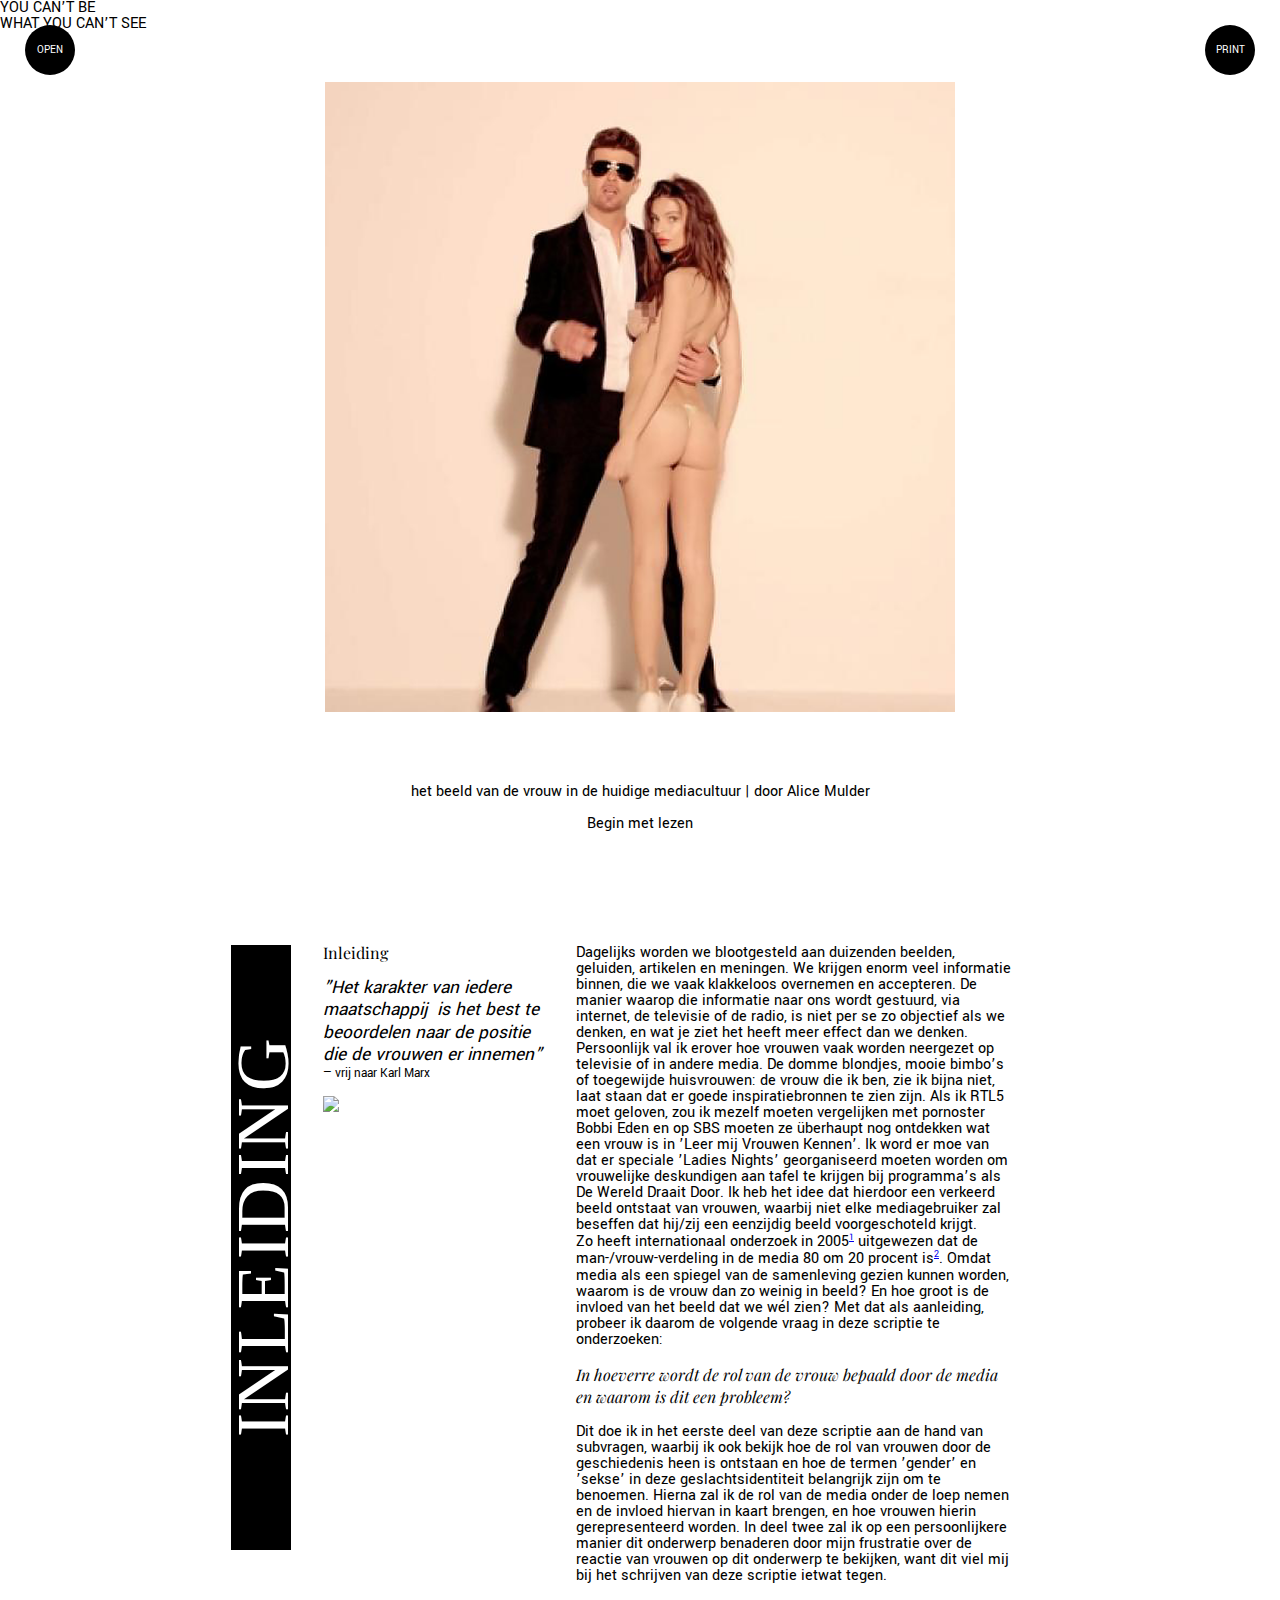
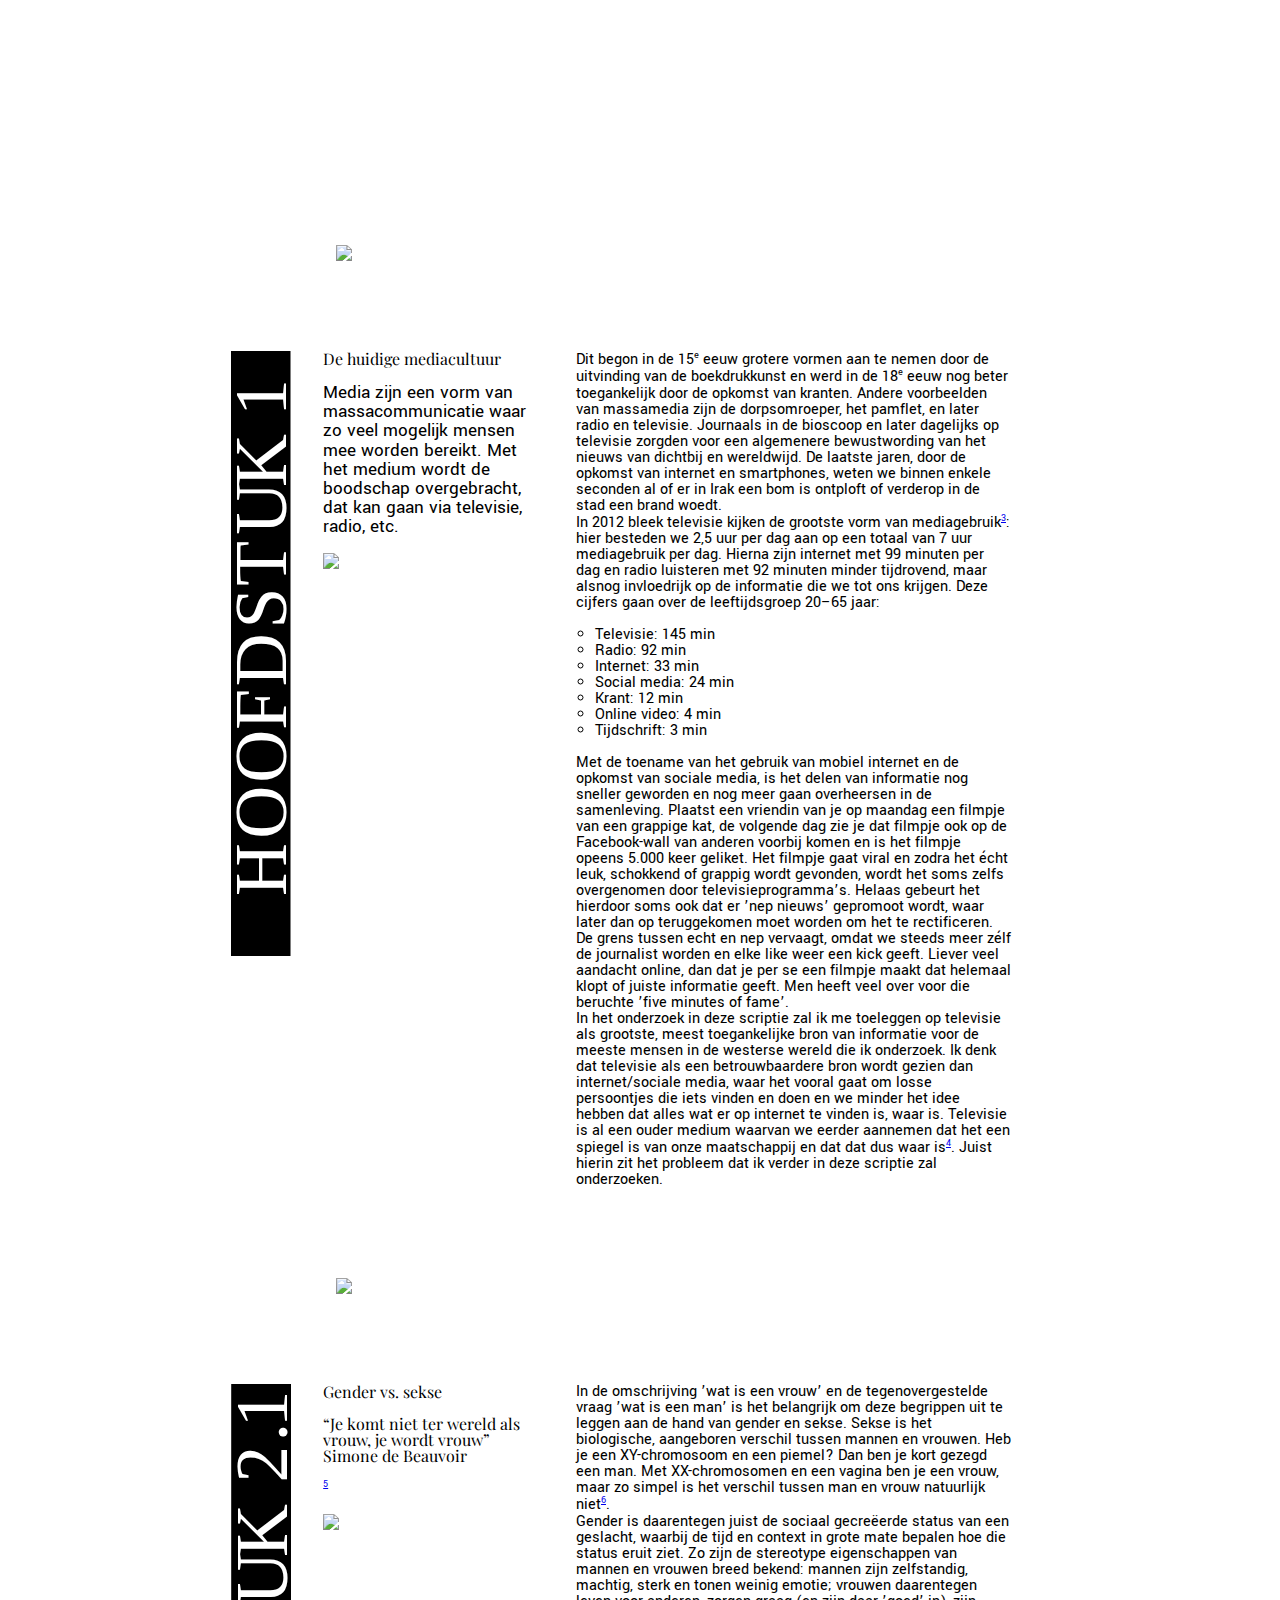
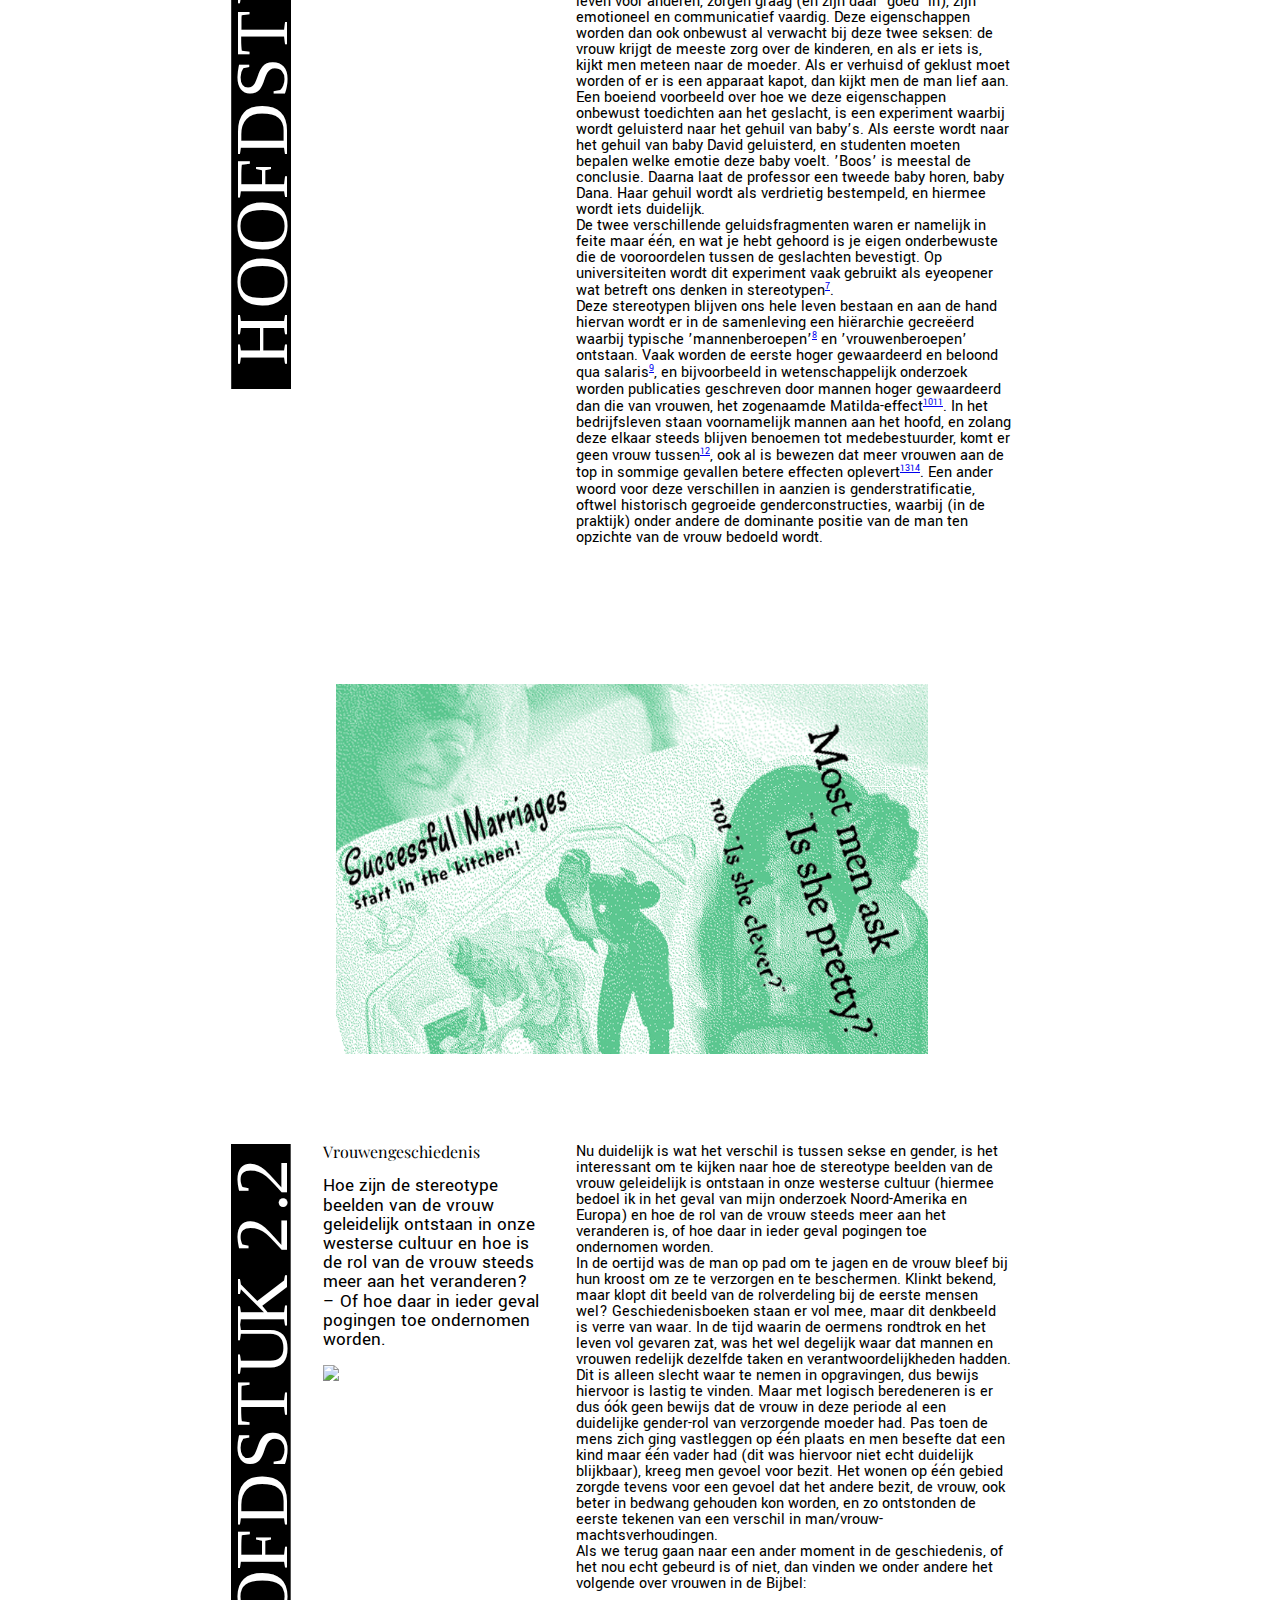
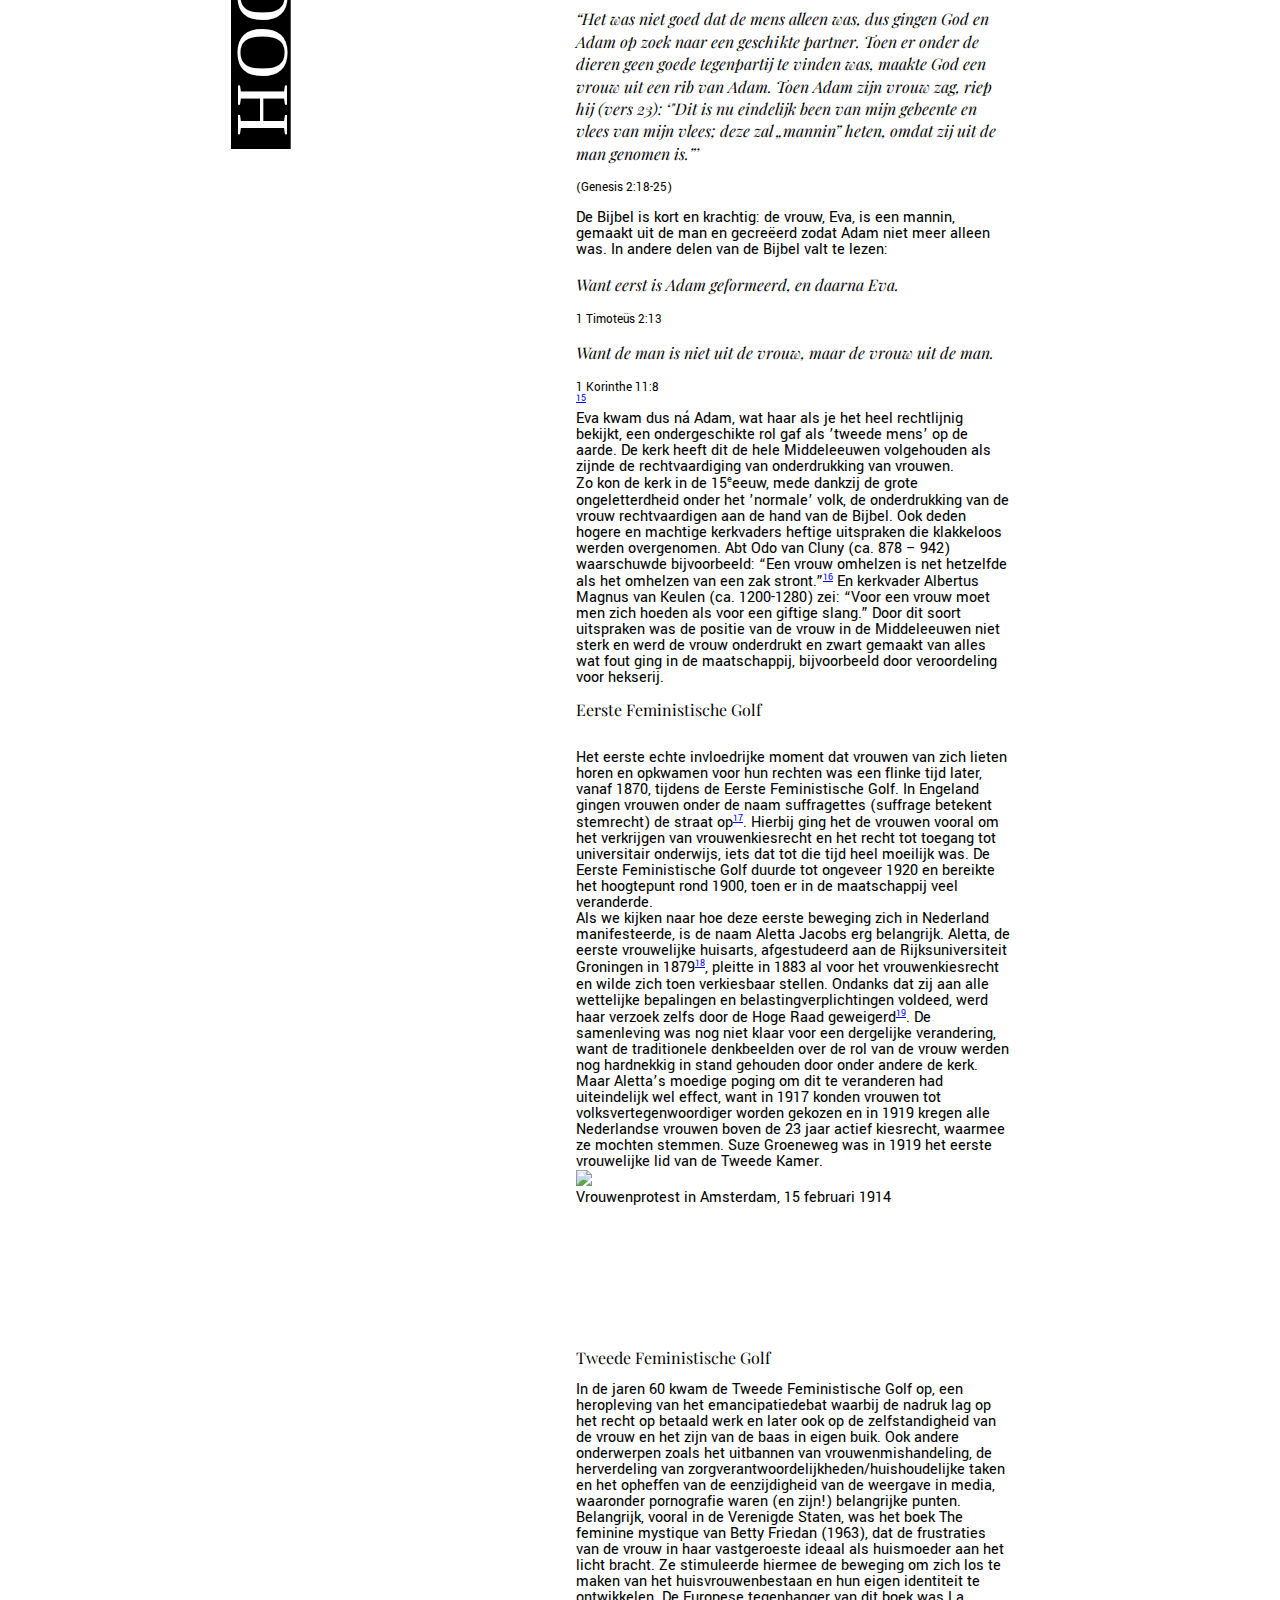
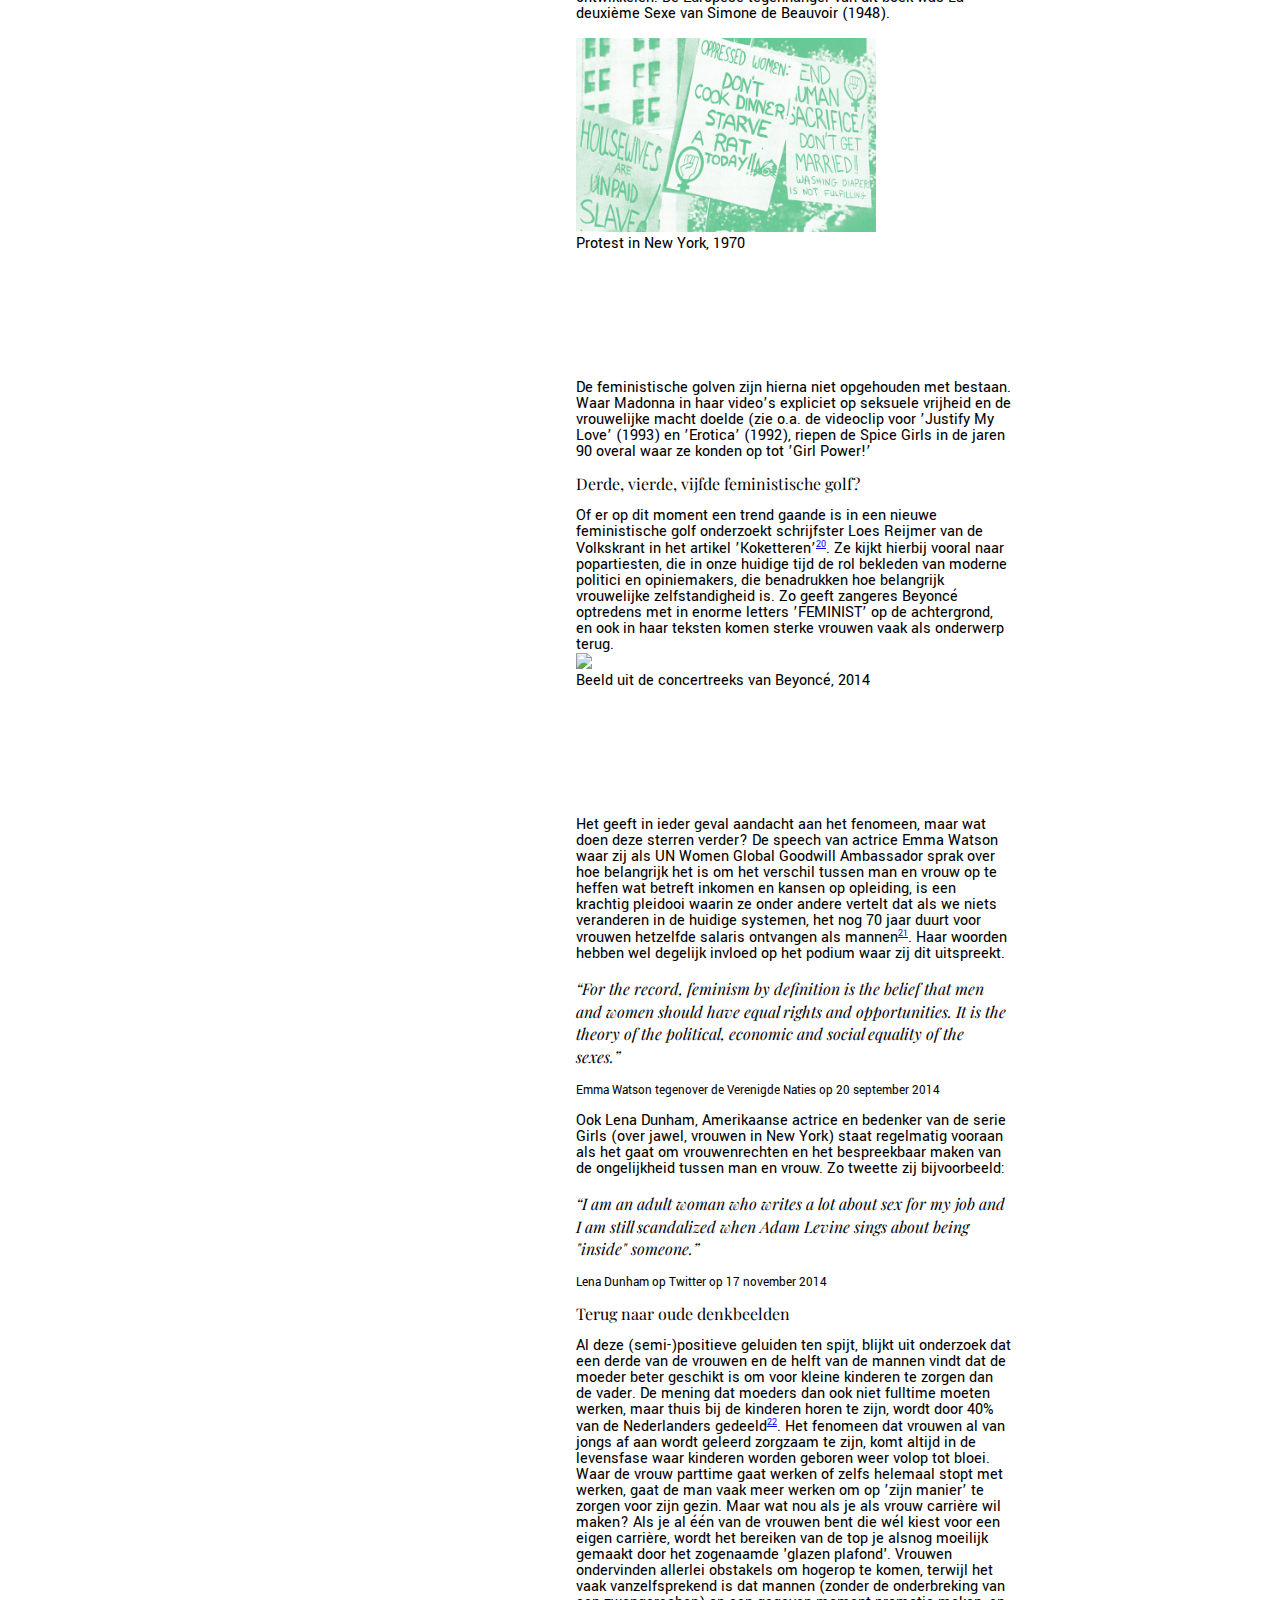
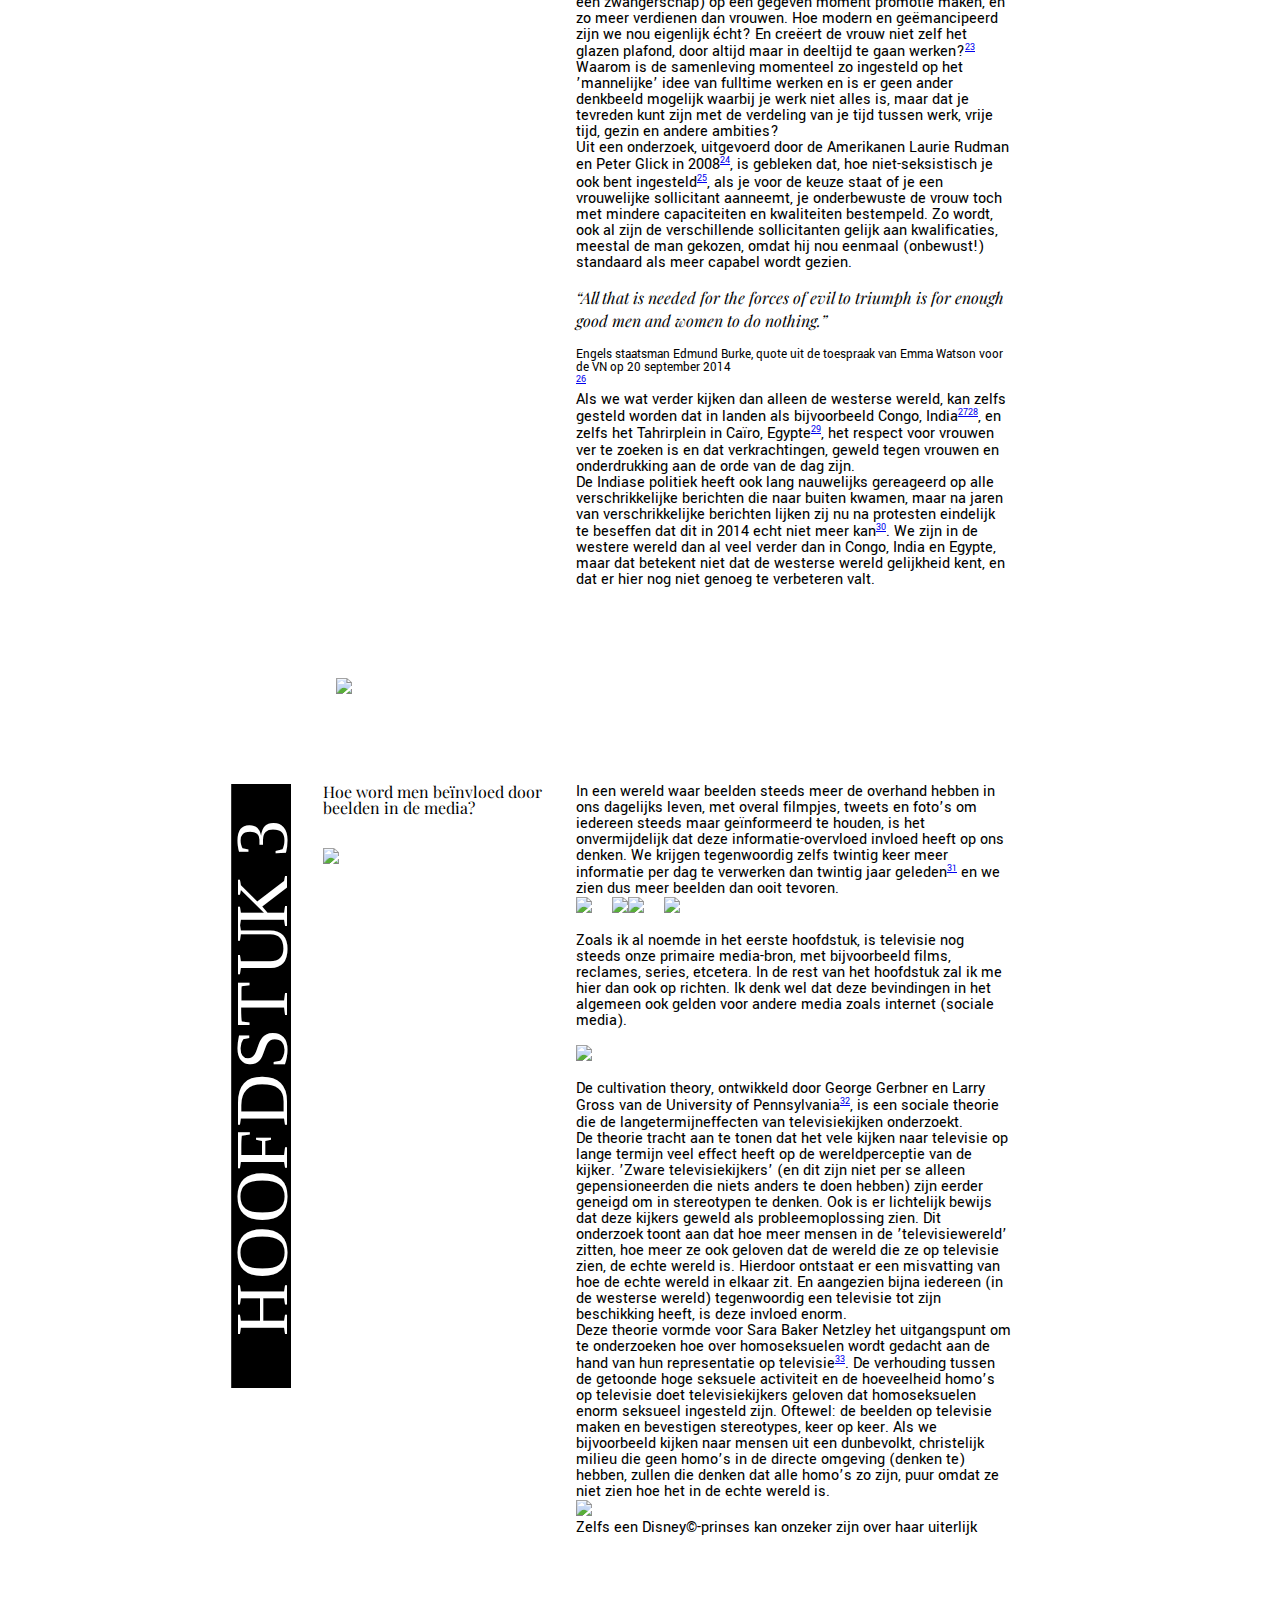
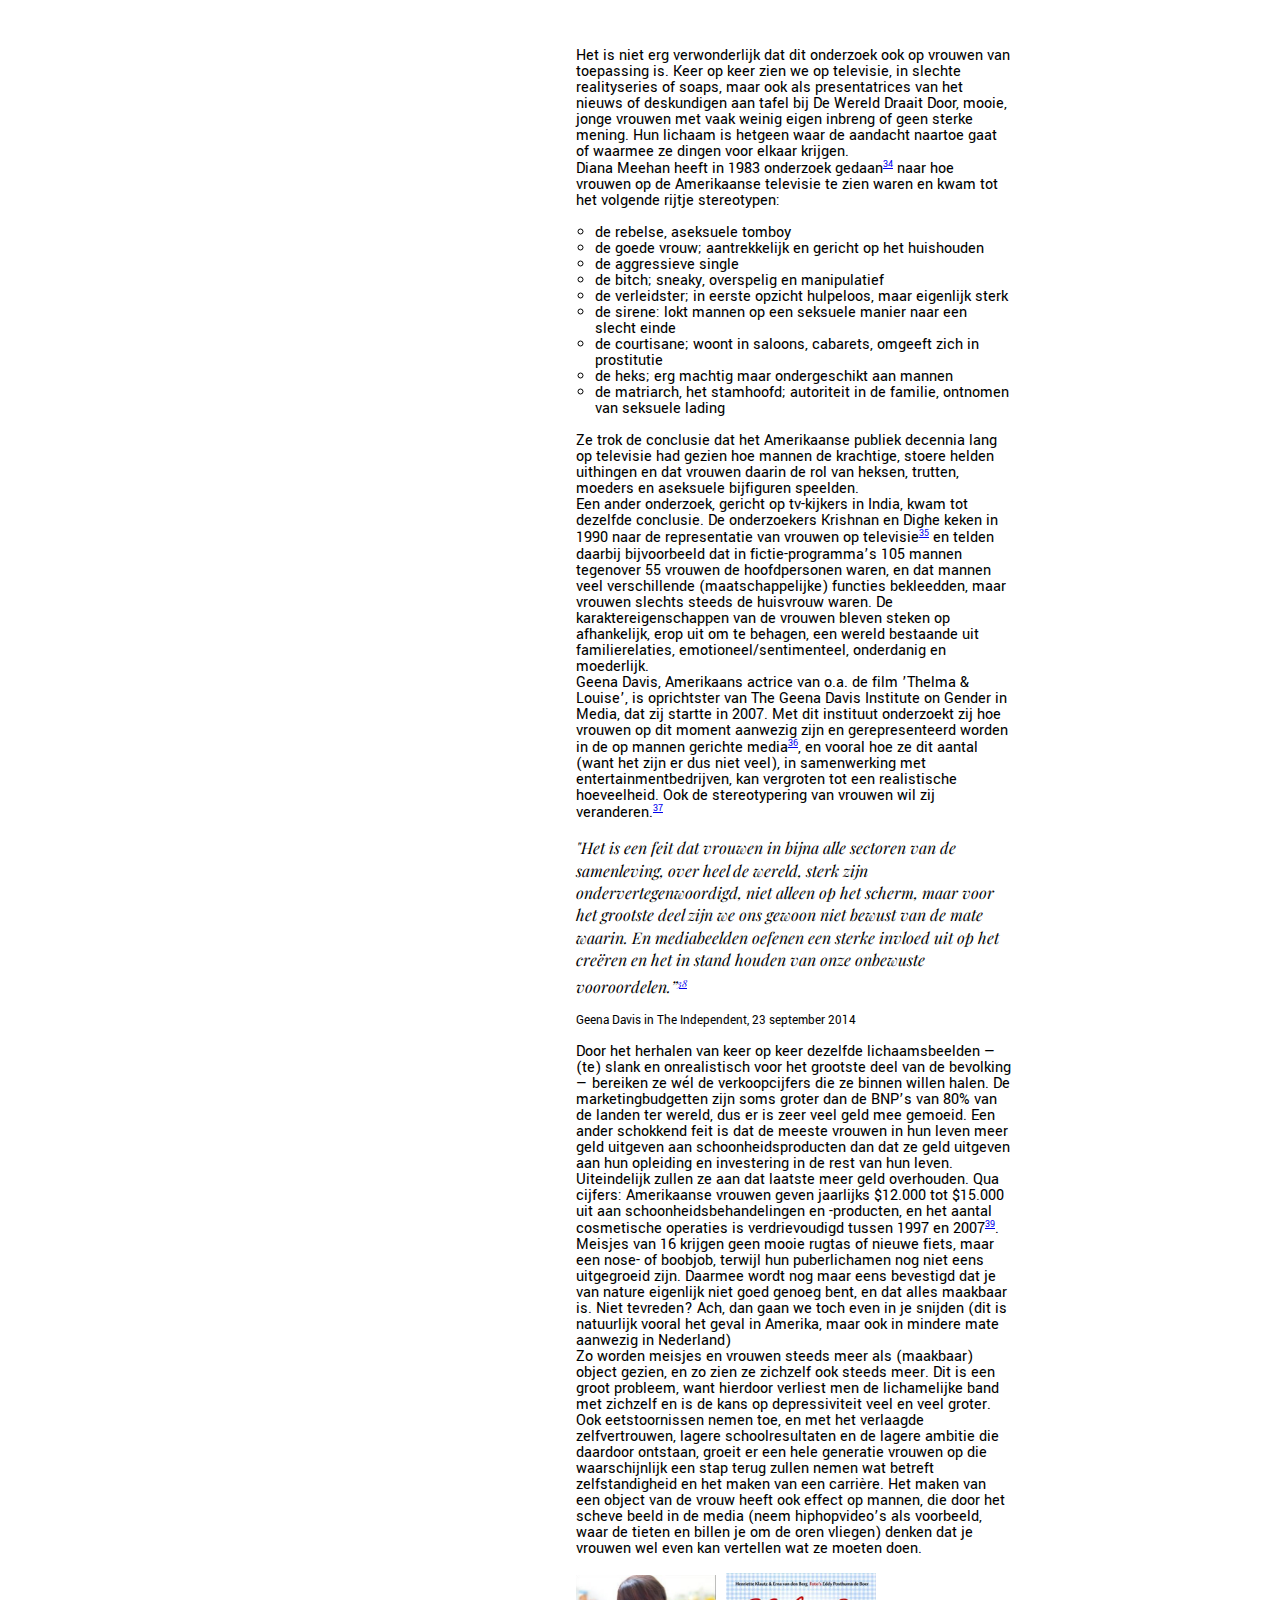
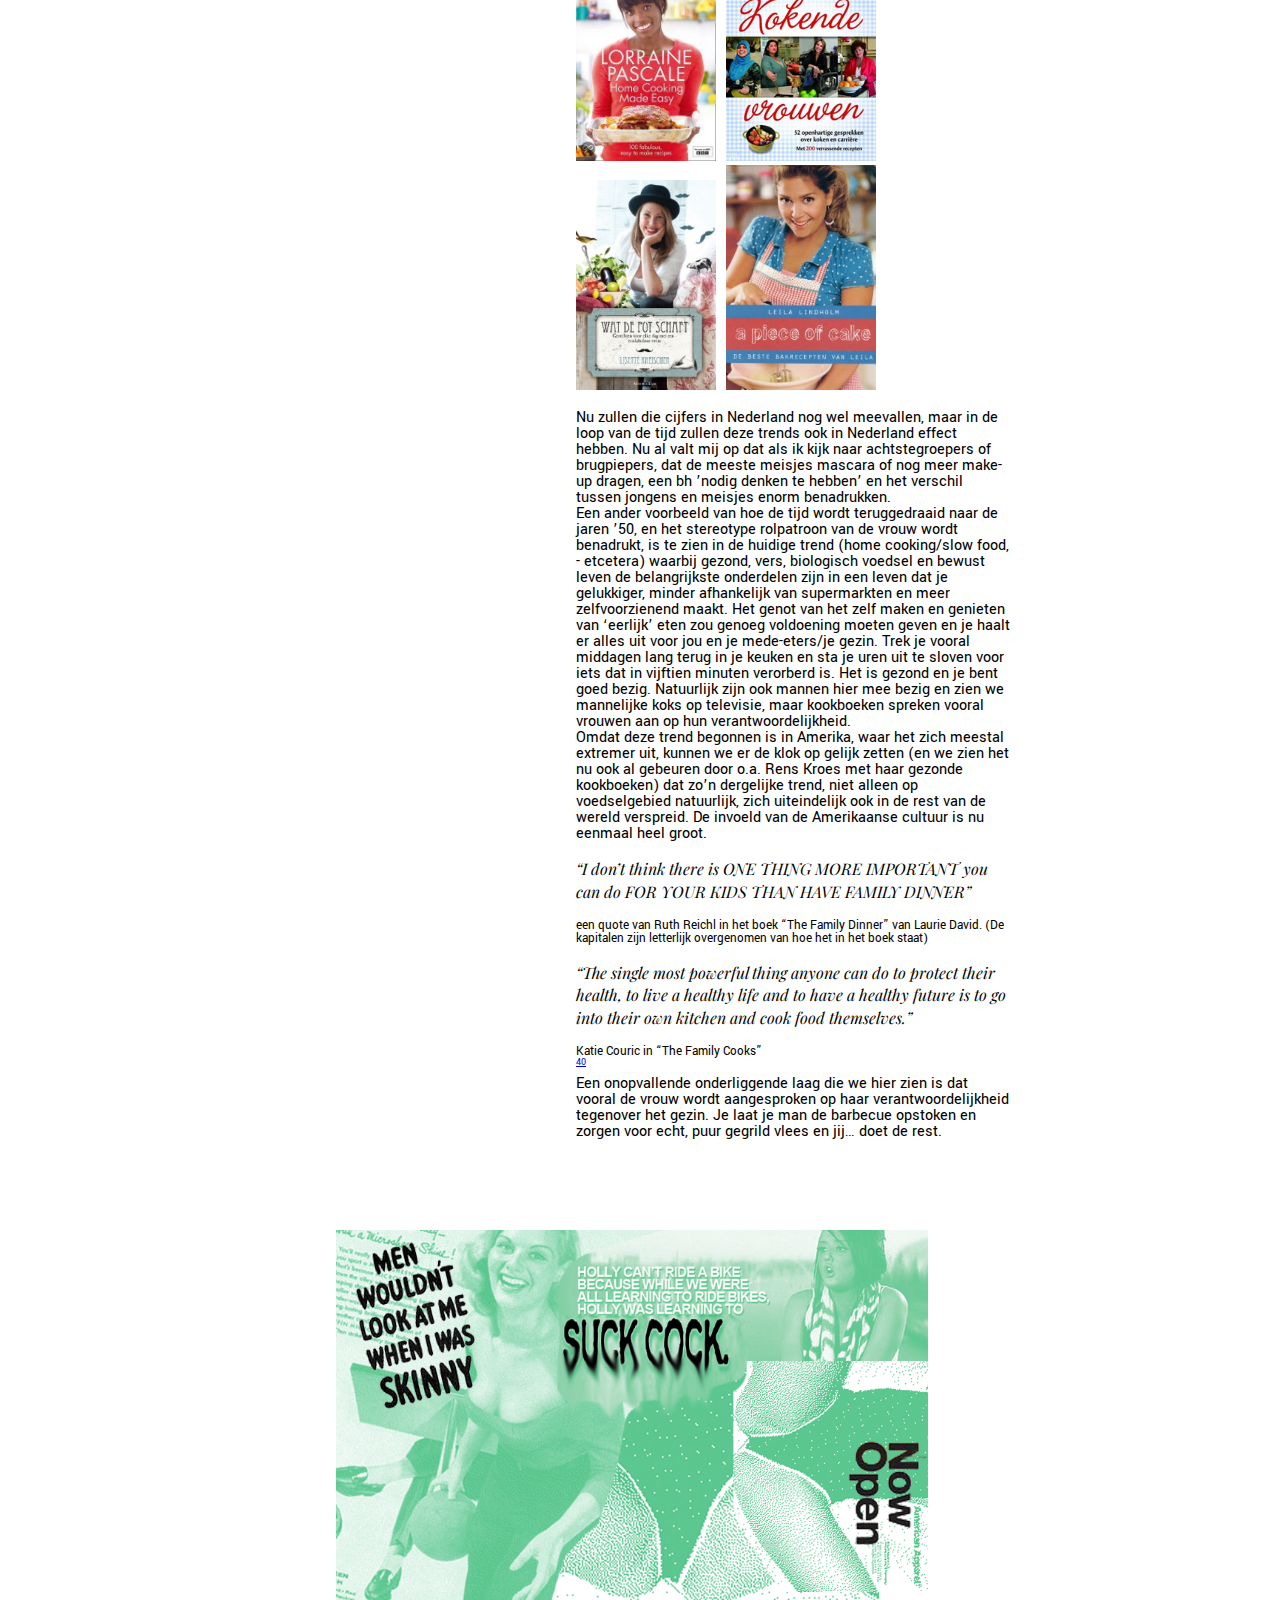
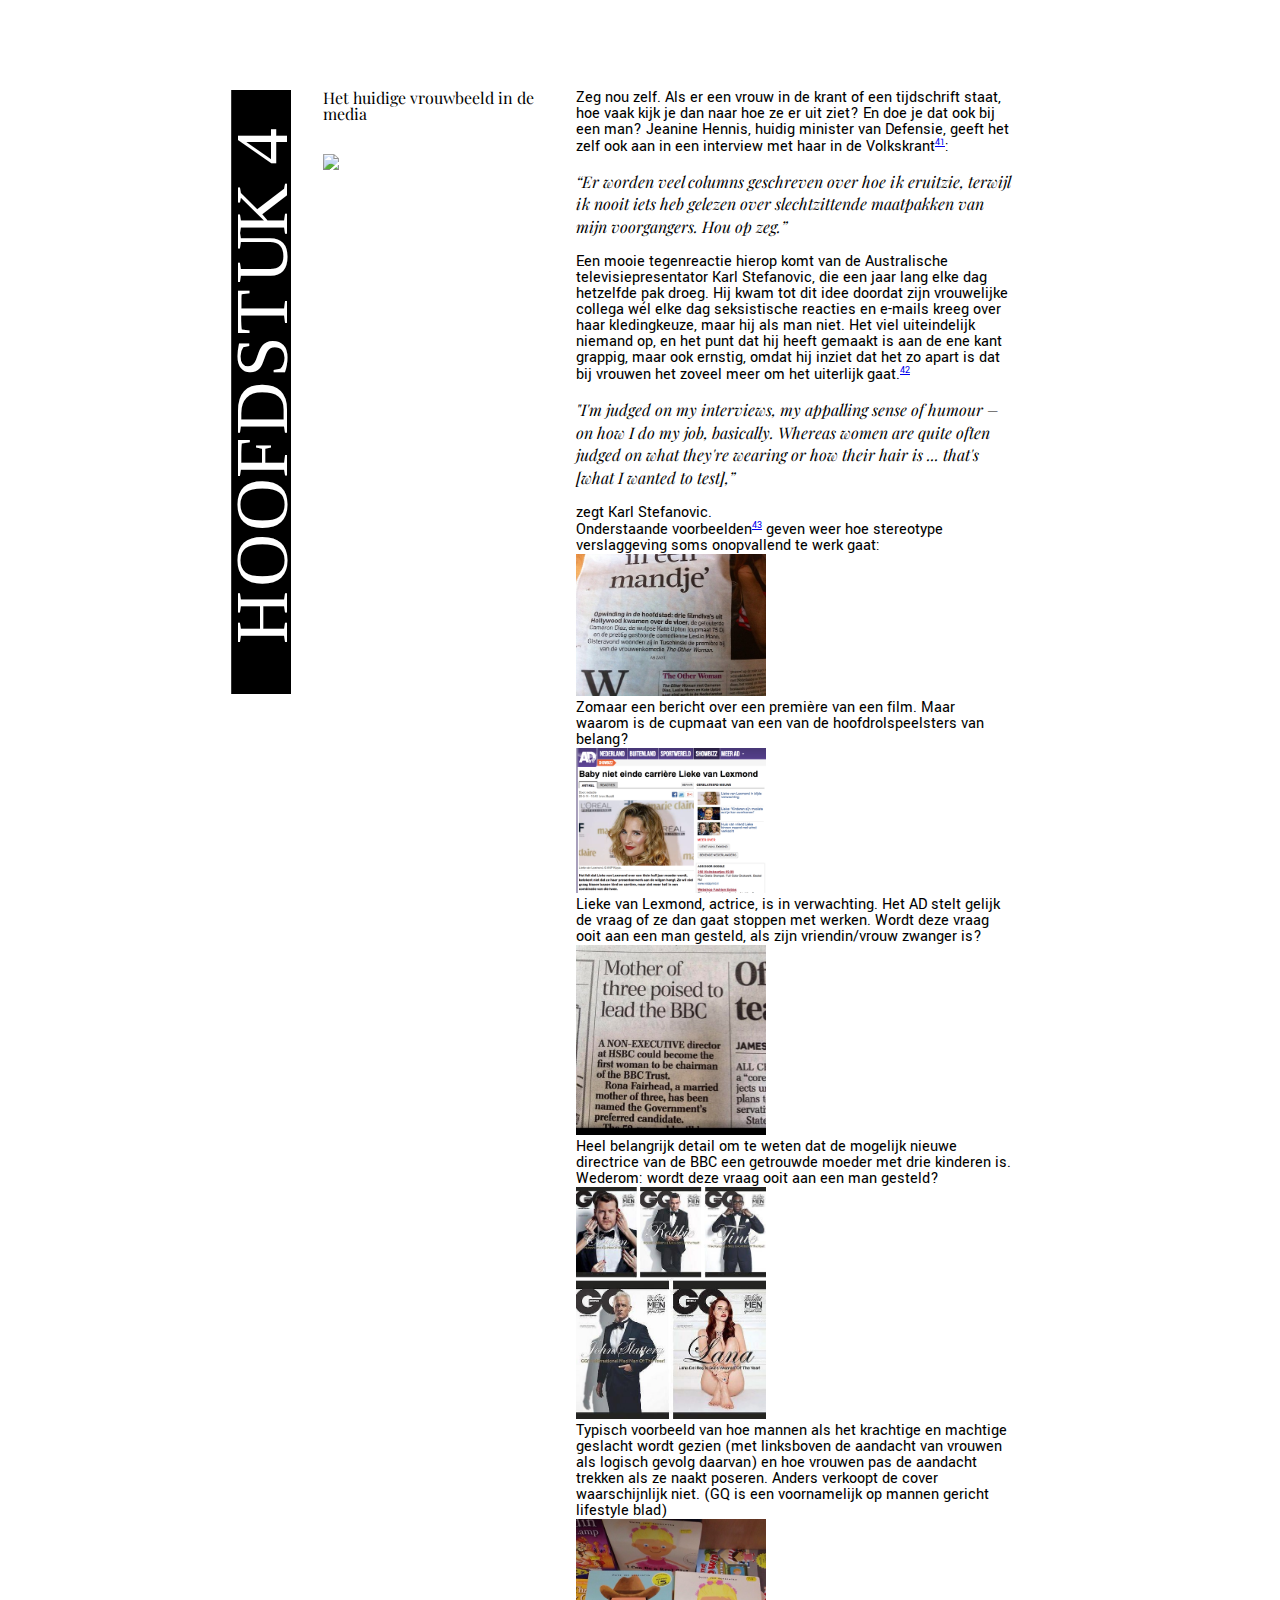
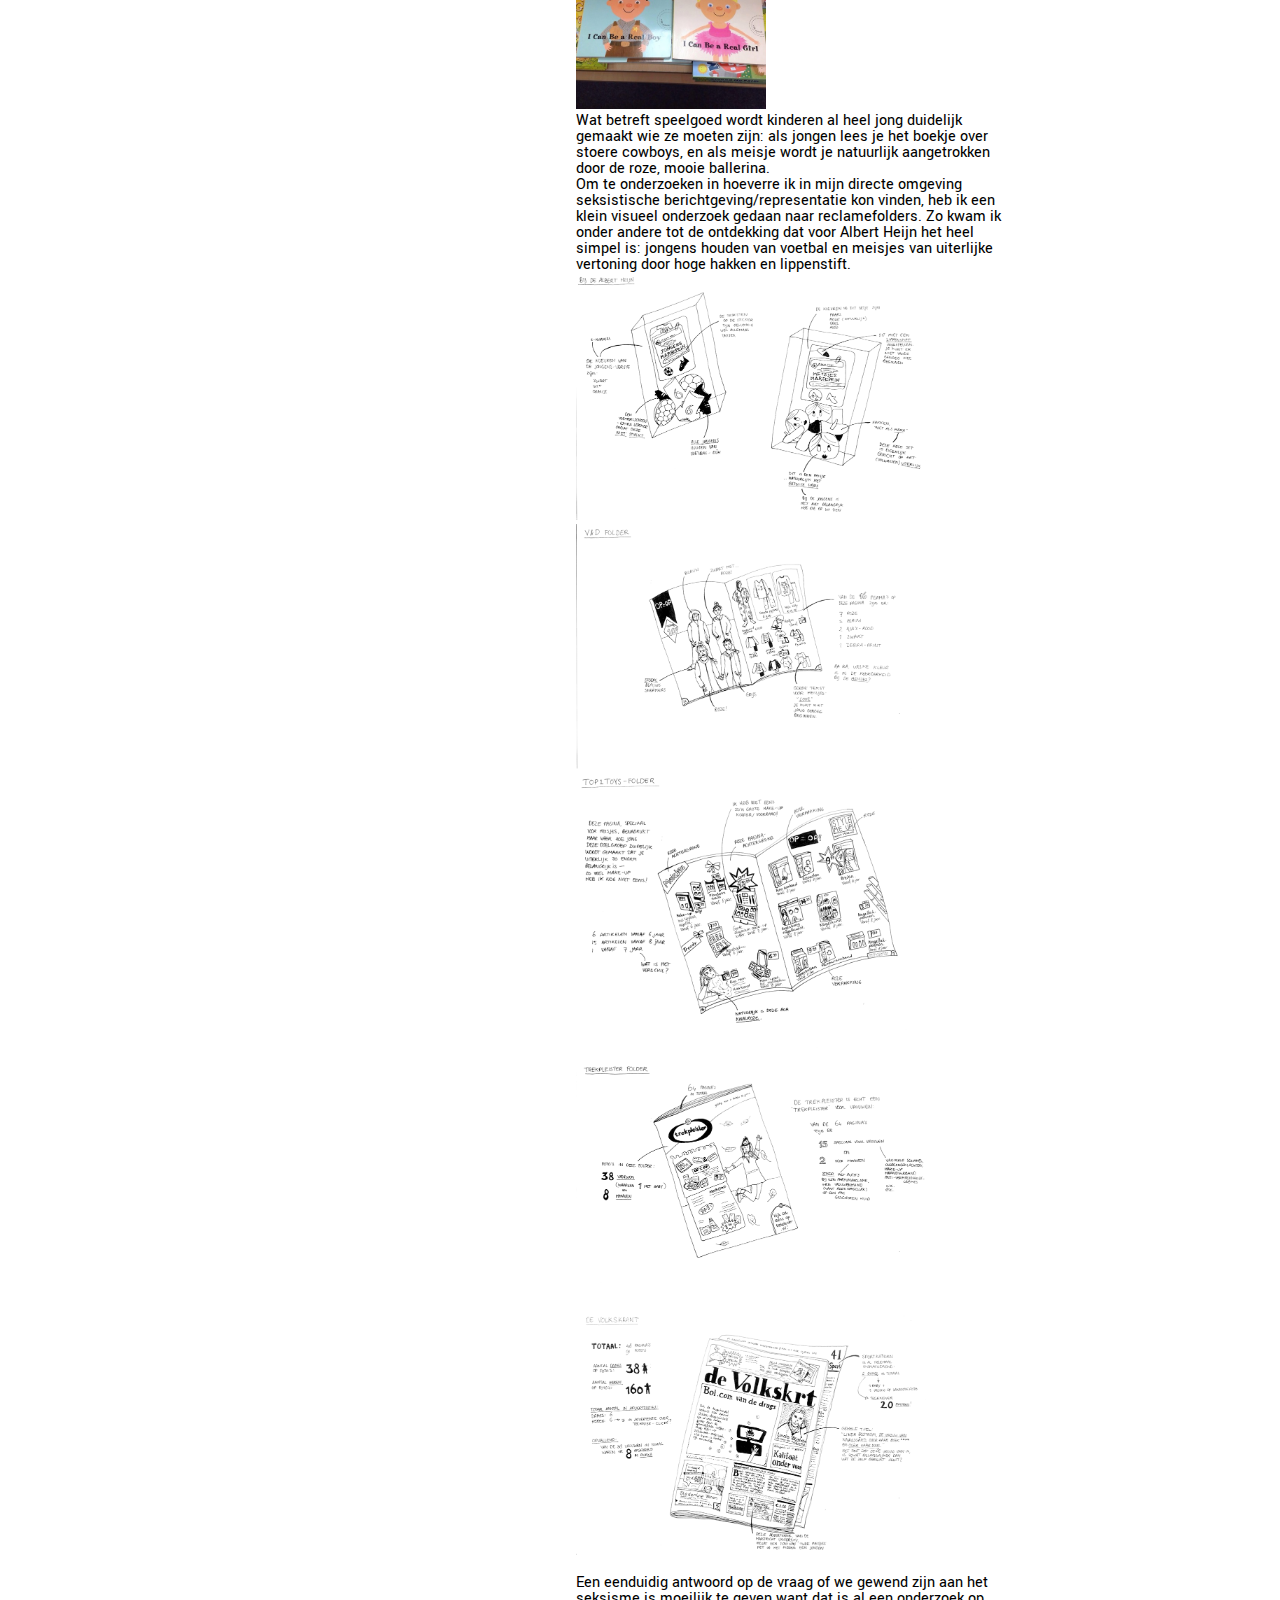
==== commit 428ba479: "Collages toegevoegd per hoofdstuk" ====
--- a/index.html
+++ b/index.html
@@ -61,7 +61,7 @@
         </nav>
 
         <main>
-            <section class="hoofdstuk" id="introductie">
+            <section class="hoofdstuk" id="inleiding">
                 <div class="rug">
                     <img class="rug_afb" src="img/vr balken-inleiding.svg">
                 </div>
@@ -71,7 +71,7 @@
 
                         <div class="quotes"><p>”Het karakter van iedere maatschappij   is het best te beoordelen naar de positie die de vrouwen er innemen”</div>
-                        — vrij naar Karl Marx</p>
+                        <h6>— vrij naar Karl Marx</h6></p>
                         <br>
 
                         <img src="img/Teaser-beelden--inleiding.png" width="100%";>
@@ -83,7 +83,7 @@
                         De manier waarop die informatie naar ons wordt gestuurd, via internet, de televisie of de radio, is niet per se zo objectief als we denken, en wat je ziet het heeft meer effect dan we denken.
                         Persoonlijk val ik erover hoe vrouwen vaak worden neergezet op televisie of in andere media. De domme blondjes, mooie bimbo’s of toegewijde huisvrouwen: de vrouw die ik ben, zie ik bijna niet, laat staan dat er goede inspiratiebronnen te zien zijn. Als ik RTL5 moet geloven, zou ik mezelf moeten vergelijken met pornoster Bobbi Eden en op SBS moeten ze überhaupt nog ontdekken wat een vrouw is in ’Leer mij Vrouwen Kennen’. Ik word er moe van dat er speciale ’Ladies Nights’ georganiseerd moeten worden om vrouwelijke deskundigen aan tafel te krijgen bij programma’s als De Wereld Draait Door. Ik heb het idee dat hierdoor een verkeerd beeld ontstaat van vrouwen, waarbij niet elke mediagebruiker zal beseffen dat hij/zij een eenzijdig beeld voorgeschoteld krijgt.</p>
 
-                        <p>Zo heeft internationaal onderzoek in 2005<sup id="fnref:1"><a href="#fn:1" rel="footnote">1</a></sup> uitgewezen dat de man-/vrouw-verdeling in de media 80 om 20 procent is<sup id="fnref:2"><a href="#fn:2" rel="footnote">2</a></sup>. Omdat media als een spiegel van de samenleving gezien kunnen worden, waarom is de vrouw dan zo weinig in beeld? En hoe groot is de invloed van het beeld dat we wél zien? Met dat als aanleiding, probeer ik daarom de volgende vraag in deze scriptie te onderzoeken: </p>
+                        <p>Zo heeft internationaal onderzoek in 2005<sup id="fnref:1"><a href="#fn1" rel="footnote">1</a></sup> uitgewezen dat de man-/vrouw-verdeling in de media 80 om 20 procent is<sup id="fnref:2"><a href="#fn2" rel="footnote">2</a></sup>. Omdat media als een spiegel van de samenleving gezien kunnen worden, waarom is de vrouw dan zo weinig in beeld? En hoe groot is de invloed van het beeld dat we wél zien? Met dat als aanleiding, probeer ik daarom de volgende vraag in deze scriptie te onderzoeken: </p>
 
                         <blockquote class="quotes">In hoeverre wordt de rol van de vrouw bepaald door de media en waarom is dit een probleem?</blockquote></p>
 
@@ -92,6 +92,10 @@
 
                     </div>
                 </div>
+            </section>
+
+            <section class="reclameblok">
+                    <img src="img/collage-1.png" width="100%" height="100%">
             </section>
 
             <section class="hoofdstuk" id="hoofdstuk1">
@@ -133,7 +137,7 @@
             </section>
 
             <section class="reclameblok">
-                <img src="img/collage-1.png" width="100%" height="100%">
+                <img src="img/collage-2.png" width="100%" height="100%">
             </section>
 
             <section class="hoofdstuk" id="hoofdstuktwee_een">
@@ -143,16 +147,15 @@
 
                 <div class="teaser">
                     <h3>Gender vs. sekse</h3>
-                        <p>In de omschrijving ’wat is een vrouw’ en de tegenovergestelde vraag ’wat is een man’ is het belangrijk om deze begrippen uit te leggen aan de hand van gender en sekse.</p>
+                        <p><h1>“Je komt niet ter wereld als vrouw, je wordt vrouw” Simone de Beauvoir</h1><sup id="fnref:5"><a href="#fn5" rel="footnote">5</a></sup></p>
                     <br>
                     <img src="img/Teaser-beelden--h2.1.png" width="100%">
                 </div>
 
                 <div class="broodtekst">
                     <div class="content">
-                    <p>In de omschrijving ’wat is een vrouw’ en de tegenovergestelde vraag ’wat is een man’ is het belangrijk om deze begrippen uit te leggen aan de hand van gender en sekse.</p>
-
-                        <p>Sekse is het biologische, aangeboren verschil tussen mannen en vrouwen. Heb je een XY-chromosoom en een piemel? Dan ben je kort gezegd een man. Met XX-chromosomen en een vagina ben je een vrouw, maar zo simpel is het verschil tussen man en vrouw natuurlijk niet<sup id="fnref:6"><a href="#fn6" rel="footnote">6</a></sup>.</p>
+
+                        <p>In de omschrijving ’wat is een vrouw’ en de tegenovergestelde vraag ’wat is een man’ is het belangrijk om deze begrippen uit te leggen aan de hand van gender en sekse. Sekse is het biologische, aangeboren verschil tussen mannen en vrouwen. Heb je een XY-chromosoom en een piemel? Dan ben je kort gezegd een man. Met XX-chromosomen en een vagina ben je een vrouw, maar zo simpel is het verschil tussen man en vrouw natuurlijk niet<sup id="fnref:6"><a href="#fn6" rel="footnote">6</a></sup>.</p>
 
                         <p>Gender is daarentegen juist de sociaal gecreëerde status van een geslacht, waarbij de tijd en context in grote mate bepalen hoe die status eruit ziet. Zo zijn de stereotype eigenschappen van mannen en vrouwen breed bekend: mannen zijn zelfstandig, machtig, sterk en tonen weinig emotie; vrouwen daarentegen leven voor anderen, zorgen graag (en zijn daar ’goed’ in), zijn emotioneel en communicatief vaardig. Deze eigenschappen worden dan ook onbewust al verwacht bij deze twee seksen: de vrouw krijgt de meeste zorg over de kinderen, en als er iets is, kijkt men meteen naar de moeder. Als er verhuisd of geklust moet worden of er is een apparaat kapot, dan kijkt men de man lief aan. </p>
                         <p>Een boeiend voorbeeld over hoe we deze eigenschappen onbewust toedichten aan het geslacht, is een experiment waarbij wordt geluisterd naar het gehuil van baby’s. Als eerste wordt naar het gehuil van baby David geluisterd, en studenten moeten bepalen welke emotie deze baby voelt. ’Boos’ is meestal de conclusie. Daarna laat de professor een tweede baby horen, baby Dana. Haar gehuil wordt als verdrietig bestempeld, en hiermee wordt iets duidelijk.</p>
@@ -165,7 +168,7 @@
             </section>
 
             <section class="reclameblok">
-                <img src="img/collage-2.png" width="100%" height="100%">
+                <img src="img/collage-21.png" width="100%" height="100%">
             </section>
 
             <section class="hoofdstuk" id="hoofdstuktwee_twee">
@@ -181,7 +184,7 @@
 
                 <div class="broodtekst">
                     <div class="content">
-                    <p>Nu duidelijk is wat het verschil is tussen sekse en gender, is het interessant om te kijken naar hoe de stereotype beelden van de vrouw geleidelijk is ontstaan in onze westerse cultuur (hiermee bedoel ik in het geval van mijn onderzoek Noord-Amerika en Europa) en hoe de rol van de vrouw steeds meer aan het veranderen is, of hoe daar in ieder geval pogingen toe ondernomen worden.</p>
+                        <p>Nu duidelijk is wat het verschil is tussen sekse en gender, is het interessant om te kijken naar hoe de stereotype beelden van de vrouw geleidelijk is ontstaan in onze westerse cultuur (hiermee bedoel ik in het geval van mijn onderzoek Noord-Amerika en Europa) en hoe de rol van de vrouw steeds meer aan het veranderen is, of hoe daar in ieder geval pogingen toe ondernomen worden.</p>
 
                         <p>In de oertijd was de man op pad om te jagen en de vrouw bleef bij hun kroost om ze te verzorgen en te beschermen. Klinkt bekend, maar klopt dit beeld van de rolverdeling bij de eerste mensen wel? Geschiedenisboeken staan er vol mee, maar dit denkbeeld is verre van waar. In de tijd waarin de oermens rondtrok en het leven vol gevaren zat, was het wel degelijk waar dat mannen en vrouwen redelijk dezelfde taken en verantwoordelijkheden hadden. Dit is alleen slecht waar te nemen in opgravingen, dus bewijs hiervoor is lastig te vinden. Maar met logisch beredeneren is er dus óók geen bewijs dat de vrouw in deze periode al een duidelijke gender-rol van verzorgende moeder had. Pas toen de mens zich ging vastleggen op één plaats en men besefte dat een kind maar één vader had (dit was hiervoor niet echt duidelijk blijkbaar), kreeg men gevoel voor bezit. Het wonen op één gebied zorgde tevens voor een gevoel dat het andere bezit, de vrouw, ook beter in bedwang gehouden kon worden, en zo ontstonden de eerste tekenen van een verschil in man/vrouw-machtsverhoudingen.</p>
 
@@ -209,8 +212,16 @@
 
                         <p>Als we kijken naar hoe deze eerste beweging zich in Nederland manifesteerde, is de naam Aletta Jacobs erg belangrijk. Aletta, de eerste vrouwelijke huisarts, afgestudeerd aan de Rijksuniversiteit Groningen in 1879<sup id="fnref:18"><a href="#fn18" rel="footnote">18</a></sup>, pleitte in 1883 al voor het vrouwenkiesrecht en wilde zich toen verkiesbaar stellen. Ondanks dat zij aan alle wettelijke bepalingen en belastingverplichtingen voldeed, werd haar verzoek zelfs door de Hoge Raad geweigerd<sup id="fnref:19"><a href="#fn19" rel="footnote">19</a></sup>. De samenleving was nog niet klaar voor een dergelijke verandering, want de traditionele denkbeelden over de rol van de vrouw werden nog hardnekkig in stand gehouden door onder andere de kerk. Maar Aletta’s moedige poging om dit te veranderen had uiteindelijk wel effect, want in 1917 konden vrouwen tot volksvertegenwoordiger worden gekozen en in 1919 kregen alle Nederlandse vrouwen boven de 23 jaar actief kiesrecht, waarmee ze mochten stemmen. Suze Groeneweg was in 1919 het eerste vrouwelijke lid van de Tweede Kamer. </p>
 
-                        <a id="thumbnail" href="#"><img src="img/Vrouwenprotest amsterdam.jpg" width="300px"></a>
+                        <a id="thumbnail" href="#"><img src="img/Vrouwenprotest-amsterdam-mint.png" width="350px"></a>
                         <div id="title"><h4>Vrouwenprotest in Amsterdam, 15 februari 1914</h4></div><br>
+                        <br>
+                        <br>
+                        <br>
+                        <br>
+                        <br>
+                        <br>
+                        <br>
+                        <br>
                      
                         <h2>Tweede Feministische Golf</h2>
 
@@ -218,8 +229,15 @@
 
                         <p>Belangrijk, vooral in de Verenigde Staten, was het boek The feminine mystique van Betty Friedan (1963), dat de frustraties van de vrouw in haar vastgeroeste ideaal als huismoeder aan het licht bracht. Ze stimuleerde hiermee de beweging om zich los te maken van het huisvrouwenbestaan en hun eigen identiteit te ontwikkelen. De Europese tegenhanger van dit boek was La deuxième Sexe van Simone de Beauvoir (1948). </p><br>
 
-                        <a id="thumbnail" href="#"><img src="img/1970NYCmarch.jpg" width="300px"></a>
+                        <a id="thumbnail" href="#"><img src="img/1970NYCmarch-mint.png" width="300px"></a>
                         <div id= "title"><h4>Protest in New York, 1970</h4></div><br>
+                        <br>
+                        <br>
+                        <br>
+                        <br>
+                        <br>
+                        <br>
+                        <br>
 
                         <p>De feministische golven zijn hierna niet opgehouden met bestaan. Waar Madonna in haar video’s expliciet op seksuele vrijheid en de vrouwelijke macht doelde (zie o.a. de videoclip voor ’Justify My Love’ (1993) en ’Erotica’ (1992), riepen de Spice Girls in de jaren 90 overal waar ze konden op tot ’Girl Power!’</p>
                         <br>
@@ -227,18 +245,25 @@
 
                         <p>Of er op dit moment een trend gaande is in een nieuwe feministische golf onderzoekt schrijfster Loes Reijmer van de Volkskrant in het artikel ’Koketteren’<sup id="fnref:20"><a href="#fn20" rel="footnote">20</a></sup>. Ze kijkt hierbij vooral naar popartiesten, die in onze huidige tijd de rol bekleden van moderne politici en opiniemakers, die benadrukken hoe belangrijk vrouwelijke zelfstandigheid is. Zo geeft zangeres Beyoncé optredens met in enorme letters ’FEMINIST’ op de achtergrond, en ook in haar teksten komen sterke vrouwen vaak als onderwerp terug. </p>
 
-                        <a id="thumbnail" href="#"><img src="img/Beyonce-feminist.png" width="300px"></a>
+                        <a id="thumbnail" href="#"><img src="img/Beyonce-feminist-mint.png" width="300px"></a>
                         <div id= "title"><h4>Beeld uit de concertreeks van Beyoncé, 2014</h4></div><br>
+                        <br>
+                        <br>
+                        <br>
+                        <br>
+                        <br>
+                        <br>
+                        <br>
 
                         <p>Het geeft in ieder geval aandacht aan het fenomeen, maar wat doen deze sterren verder? De speech van actrice Emma Watson waar zij als UN Women Global Goodwill Ambassador sprak over hoe belangrijk het is om het verschil tussen man en vrouw op te heffen wat betreft inkomen en kansen op opleiding, is een krachtig pleidooi waarin ze onder andere vertelt dat als we niets veranderen in de huidige systemen, het nog 70 jaar duurt voor vrouwen hetzelfde salaris ontvangen als mannen<sup id="fnref:21"><a href="#fn21" rel="footnote">21</a></sup>. Haar woorden hebben wel degelijk invloed op het podium waar zij dit uitspreekt.</p>
 
                         <blockquote class="quotes">“For the record, feminism by definition is the belief that men and women should have equal rights and opportunities. It is the theory of the political, economic and social equality of the sexes.”</blockquote>
-                        <p>Emma Watson tegenover de Verenigde Naties op 20 september 2014</p>
+                        <p><h6>Emma Watson tegenover de Verenigde Naties op 20 september 2014</h6></p><br>
 
                         <p>Ook Lena Dunham, Amerikaanse actrice en bedenker van de serie Girls (over jawel, vrouwen in New York) staat regelmatig vooraan als het gaat om vrouwenrechten en het bespreekbaar maken van de ongelijkheid tussen man en vrouw. Zo tweette zij bijvoorbeeld:</p>
 
                         <blockquote class="quotes">“I am an adult woman who writes a lot about sex for my job and I am still scandalized when Adam Levine sings about being "inside" someone.”</blockquote>
-                        <p>Lena Dunham op Twitter op 17 november 2014</p><br>
+                        <p><h6>Lena Dunham op Twitter op 17 november 2014</p></h6><br>
 
                         <h2>Terug naar oude denkbeelden</h2>
 
@@ -248,7 +273,7 @@
 
                         <blockquote class="quotes">“All that is needed for the forces of evil to triumph is for enough good men and women to do nothing.”</blockquote>
 
-                        <p>Engels staatsman Edmund Burke, quote uit de toespraak van Emma Watson voor de VN op 20 september 2014 <sup id="fnref:26"><a href="#fn26" rel="footnote">26</a></sup><p>
+                        <p><h6>Engels staatsman Edmund Burke, quote uit de toespraak van Emma Watson voor de VN op 20 september 2014 </h6><sup id="fnref:26"><a href="#fn26" rel="footnote">26</a></sup><p>
 
                         <p>Als we wat verder kijken dan alleen de westerse wereld, kan zelfs gesteld worden dat in landen als bijvoorbeeld Congo, India<sup id="fnref:27"><a href="#fn27" rel="footnote">27</a></sup><sup id="fnref:28"><a href="#fn28" rel="footnote">28</a></sup>, en zelfs het Tahrirplein in Caïro, Egypte<sup id="fnref:29"><a href="#fn29" rel="footnote">29</a></sup>, het respect voor vrouwen ver te zoeken is en dat verkrachtingen, geweld tegen vrouwen en onderdrukking aan de orde van de dag zijn. <p>
                         <p>De Indiase politiek heeft ook lang nauwelijks gereageerd op alle verschrikkelijke berichten die naar buiten kwamen, maar na jaren van verschrikkelijke berichten lijken zij nu na protesten eindelijk te beseffen dat dit in 2014 echt niet meer kan<sup id="fnref:30"><a href="#fn30" rel="footnote">30</a></sup>. We zijn in de westere wereld dan al veel verder dan in Congo, India en Egypte, maar dat betekent niet dat de westerse wereld gelijkheid kent, en dat er hier nog niet genoeg te verbeteren valt.</p>
@@ -276,17 +301,29 @@
                     <div class="content">
                     <p>In een wereld waar beelden steeds meer de overhand hebben in ons dagelijks leven, met overal filmpjes, tweets en foto’s om iedereen steeds maar geïnformeerd te houden, is het onvermijdelijk dat deze informatie-overvloed invloed heeft op ons denken. We krijgen tegenwoordig zelfs twintig keer meer informatie per dag te verwerken dan twintig jaar geleden<sup id="fnref:31"><a href="#fn31" rel="footnote">31</a></sup> en we zien dus meer beelden dan ooit tevoren.</p>
 
-                    <img src="img/Paris Hilton.png" width="200px" style="PADDING-RIGHT: 20px"><img src="img/Jessica Simpson.png" width="200px"><img src="img/coca cola reclame.png" width="200px" style="PADDING-RIGHT: 20px"><img src="img/Geordie Shore.jpg" width="200px">
+                    <img src="img/Paris-Hilton-mint.png" width="200px" style="PADDING-RIGHT: 20px"><img src="img/Jessica-Simpson-mint.png" width="200px"><img src="img/coca-cola-reclame-mint.png" width="200px" style="PADDING-RIGHT: 20px"><img src="img/Geordie-Shore-mint.png" width="200px">
                     <span class=“clear”></span>
-
-                    <p>Zoals ik al noemde in het eerste hoofdstuk, is televisie nog steeds onze primaire media-bron, met bijvoorbeeld films, reclames, series, etcetera. In de rest van het hoofdstuk zal ik me hier dan ook op richten. Ik  denk wel dat deze bevindingen in het algemeen ook gelden voor andere media zoals internet (sociale media).</p>
-                    <img src="img/Quote nixon.jpg" width="300px">
+                    <br>
+                    <br>
+
+
+                    <p>Zoals ik al noemde in het eerste hoofdstuk, is televisie nog steeds onze primaire media-bron, met bijvoorbeeld films, reclames, series, etcetera. In de rest van het hoofdstuk zal ik me hier dan ook op richten. Ik  denk wel dat deze bevindingen in het algemeen ook gelden voor andere media zoals internet (sociale media).</p><br>
+                    <img src="img/Quote-nixon-mint.png" width="300px">
+                    <br>
+                    <br>
+
                     <p>De cultivation theory, ontwikkeld door George Gerbner en Larry Gross van de University of Pennsylvania<sup id="fnref:32"><a href="#fn32" rel="footnote">32</a></sup>, is een sociale theorie die de langetermijneffecten van televisiekijken onderzoekt. </p>
                     <p>De theorie tracht aan te tonen dat het vele kijken naar televisie op lange termijn veel effect heeft op de wereldperceptie van de kijker. ’Zware televisiekijkers’ (en dit zijn niet per se alleen gepensioneerden die niets anders te doen hebben) zijn eerder geneigd om in stereotypen te denken. Ook is er lichtelijk bewijs dat deze kijkers geweld als probleemoplossing zien. Dit onderzoek toont aan dat hoe meer mensen in de ’televisiewereld’ zitten, hoe meer ze ook geloven dat de wereld die ze op televisie zien, de echte wereld is. Hierdoor ontstaat er een misvatting van hoe de echte wereld in elkaar zit. En aangezien bijna iedereen (in de westerse wereld) tegenwoordig een televisie tot zijn beschikking heeft, is deze invloed enorm.</p>
                     <p>Deze theorie vormde voor Sara Baker Netzley het uitgangspunt om te onderzoeken hoe over homoseksuelen wordt gedacht aan de hand van hun representatie op televisie<sup id="fnref:33"><a href="#fn33" rel="footnote">33</a></sup>. De verhouding tussen de getoonde hoge seksuele activiteit en de hoeveelheid homo’s op televisie doet televisiekijkers geloven dat homoseksuelen enorm seksueel ingesteld zijn. Oftewel: de beelden op televisie maken en bevestigen stereotypes, keer op keer. Als we bijvoorbeeld kijken naar mensen uit een dunbevolkt, christelijk milieu die geen homo’s in de directe omgeving (denken te) hebben, zullen die denken dat alle homo’s zo zijn, puur omdat ze niet zien hoe het in de echte wereld is. </p>
 
-                    <a id="thumbnail" href="#"><img src="img/Disney prinses.jpg" width="300px"></a>
-                    <div id= "title"><h4>Zelfs een Disney©-prinses kan onzeker zijn over haar uiterlijk</h4></div>
+                    <a id="thumbnail" href="#"><img src="img/Disney-prinses-mint.png" width="300px"></a>
+                    <div id= "title"><h>Zelfs een Disney©-prinses kan onzeker zijn over haar uiterlijk</h4></div>   <br>
+                    <br>
+                    <br>
+                    <br>
+                    <br>
+                    <br>
+                    <br>
 
                     <p>Het is niet erg verwonderlijk dat dit onderzoek ook op vrouwen van toepassing is. Keer op keer zien we op televisie, in slechte realityseries of soaps, maar ook als presentatrices van het nieuws of deskundigen aan tafel bij De Wereld Draait Door, mooie, jonge vrouwen met vaak weinig eigen inbreng of geen sterke mening. Hun lichaam is hetgeen waar de aandacht naartoe gaat of waarmee ze dingen voor elkaar krijgen. </p>
 
@@ -310,25 +347,27 @@
                     <p>Geena Davis, Amerikaans actrice van o.a. de film ’Thelma &amp; Louise’, is oprichtster van The Geena Davis Institute on Gender in Media, dat zij startte in 2007. Met dit instituut onderzoekt zij hoe vrouwen op dit moment aanwezig zijn en gerepresenteerd worden in de op mannen gerichte media<sup id="fnref:36"><a href="#fn36" rel="footnote">36</a></sup>, en vooral hoe ze dit aantal (want het zijn er dus niet veel), in samenwerking met entertainmentbedrijven, kan vergroten tot een realistische hoeveelheid. Ook de stereotypering van vrouwen wil zij veranderen.<sup id="fnref:37"><a href="#fn37" rel="footnote">37</a></sup></p>
 
                     <blockquote class="quotes">"Het is een feit dat vrouwen in bijna alle sectoren van de samenleving, over heel de wereld, sterk zijn ondervertegenwoordigd, niet alleen op het scherm, maar voor het grootste deel zijn we ons gewoon niet bewust van de mate waarin. En mediabeelden oefenen een sterke invloed uit op het creëren en het in stand houden van onze onbewuste vooroordelen.”<sup id="fnref:38"><a href="#fn38" rel="footnote">38</a></sup></blockquote>
-                    <p>Geena Davis in The Independent, 23 september 2014</p>
+                    <p><h6>Geena Davis in The Independent, 23 september 2014</h6></p><br>
 
                     <p>Door het herhalen van keer op keer dezelfde lichaamsbeelden — (te) slank en onrealistisch voor het grootste deel van de bevolking — bereiken ze wél de verkoopcijfers die ze binnen willen halen. De marketingbudgetten zijn soms groter dan de BNP’s van 80% van de landen ter wereld, dus er is zeer veel geld mee gemoeid. Een ander schokkend feit is dat de meeste vrouwen in hun leven meer geld uitgeven aan schoonheidsproducten dan dat ze geld uitgeven aan hun opleiding en investering in de rest van hun leven. Uiteindelijk zullen ze aan dat laatste meer geld overhouden. Qua cijfers: Amerikaanse vrouwen geven jaarlijks $12.000 tot $15.000 uit aan schoonheidsbehandelingen en -producten, en het aantal cosmetische operaties is verdrievoudigd tussen 1997 en 2007<sup id="fnref:39"><a href="#fn39" rel="footnote">39</a></sup>. Meisjes van 16 krijgen geen mooie rugtas of nieuwe fiets, maar een nose- of boobjob, terwijl hun puberlichamen nog niet eens uitgegroeid zijn. Daarmee wordt nog maar eens bevestigd dat je van nature eigenlijk niet goed genoeg bent, en dat alles maakbaar is. Niet tevreden? Ach, dan gaan we toch even in je snijden (dit is natuurlijk vooral het geval in Amerika, maar ook in mindere mate aanwezig in Nederland)</p>
                     <p>Zo worden meisjes en vrouwen steeds meer als (maakbaar) object gezien, en zo zien ze zichzelf ook steeds meer. Dit is een groot probleem, want hierdoor verliest men de lichamelijke band met zichzelf en is de kans op depressiviteit veel en veel groter. Ook eetstoornissen nemen toe, en met het verlaagde zelfvertrouwen, lagere schoolresultaten en de lagere ambitie die daardoor ontstaan, groeit er een hele generatie vrouwen op die waarschijnlijk een stap terug zullen nemen wat betreft zelfstandigheid en het maken van een carrière. Het maken van een object van de vrouw heeft ook effect op mannen, die door het scheve beeld in de media (neem hiphopvideo’s als voorbeeld, waar de tieten en billen je om de oren vliegen) denken dat je vrouwen wel even kan vertellen wat ze moeten doen.</p>
-
-                    <img src="img/Kookboeken1.jpg" width="120px" style="PADDING-RIGHT: 10px"><img src="img/Kookboeken2.jpg" width="120px" style="PADDING-RIGHT: 10px">
-                    <img src="img/Kookboeken3.jpeg" width="120px" style="PADDING-RIGHT: 10px"><img src="img/Kookboeken4.jpeg" width="120px">
+                    <br>
+                    <img src="img/Kookboeken1.jpg" width="150px" style="PADDING-RIGHT: 10px"><img src="img/Kookboeken2.jpg" width="160px" style="PADDING-RIGHT: 10px">
+                    <img src="img/Kookboeken3.jpeg" width="150px" style="PADDING-RIGHT: 10px"><img src="img/Kookboeken4.jpeg" width="150px">
+                    <br>
+                    <br>
                     <p>Nu zullen die cijfers in Nederland nog wel meevallen, maar in de loop van de tijd zullen deze trends ook in Nederland effect hebben. Nu al valt mij op dat als ik kijk naar achtstegroepers of brugpiepers, dat de meeste meisjes mascara of nog meer make-up dragen, een bh ’nodig denken te hebben’ en het verschil tussen jongens en meisjes enorm benadrukken.</p>
 
                     <p>Een ander voorbeeld van hoe de tijd wordt teruggedraaid naar de jaren ’50, en het stereotype rolpatroon van de vrouw wordt benadrukt, is te zien in de huidige trend (home cooking/slow food, - etcetera) waarbij gezond, vers, biologisch voedsel en bewust leven de belangrijkste onderdelen zijn in een leven dat je gelukkiger, minder afhankelijk van supermarkten en meer zelfvoorzienend maakt. Het genot van het zelf maken en genieten van ‘eerlijk’ eten zou genoeg voldoening moeten geven en je haalt er alles uit voor jou en je mede-eters/je gezin. Trek je vooral middagen lang terug in je keuken en sta je uren uit te sloven voor iets dat in vijftien minuten verorberd is. Het is gezond en je bent goed bezig. Natuurlijk zijn ook mannen hier mee bezig en zien we mannelijke koks op televisie, maar kookboeken spreken vooral vrouwen aan op hun verantwoordelijkheid.</p>
                     <p>Omdat deze trend begonnen is in Amerika, waar het zich meestal extremer uit, kunnen we er de klok op gelijk zetten (en we zien het nu ook al gebeuren door o.a. Rens Kroes met haar gezonde kookboeken) dat zo’n dergelijke trend, niet alleen op voedselgebied natuurlijk, zich uiteindelijk ook in de rest van de wereld verspreid. De invoeld van de Amerikaanse cultuur is nu eenmaal heel groot.</p>
 
                     <blockquote class="quotes">“I don’t think there is ONE THING MORE IMPORTANT you can do FOR YOUR KIDS THAN HAVE FAMILY DINNER” </blockquote>
-                    een quote van Ruth Reichl in het boek “The Family Dinner” van Laurie David.
-                    (De kapitalen zijn letterlijk overgenomen van hoe het in het boek staat)
+                    <h6>een quote van Ruth Reichl in het boek “The Family Dinner” van Laurie David.
+                    (De kapitalen zijn letterlijk overgenomen van hoe het in het boek staat)</h6>
 
                     <blockquote class="quotes">“The single most powerful thing anyone can do to protect their health, to live a healthy life and to have a healthy future is to go into their own kitchen and cook food themselves.”</blockquote>
-                    Katie Couric in “The Family Cooks”<sup id="fnref:40"><a href="#fn40" rel="footnote">40</a></sup>
-
+                    <h6>Katie Couric in “The Family Cooks”</h6><sup id="fnref:40"><a href="#fn40" rel="footnote">40</a></sup>
+                    <br>
                     Een onopvallende onderliggende laag die we hier zien is dat vooral de vrouw wordt aangesproken op haar verantwoordelijkheid tegenover het gezin. Je laat je man de barbecue opstoken en zorgen voor echt, puur gegrild vlees en jij… doet de rest.
                     </div>
                     </div>
@@ -352,34 +391,34 @@
 
                 <div class="broodtekst">
                     <div class="content">
-                        <p>Zeg nou zelf. Als er een vrouw in de krant of een tijdschrift staat, hoe vaak kijk je dan naar hoe ze er uit ziet? En doe je dat ook bij een man? Jeanine Hennis, huidig minister van Defensie, geeft het zelf ook aan in een interview met haar in de Volkskrant<sup id="fnref41"><a href="#fn:41" rel="footnote">41</a></sup>:
-                    <blockquote class="quotes">“Er worden veel columns geschreven over hoe ik eruitzie, terwijl ik nooit iets heb gelezen over slechtzittende maatpakken van mijn voorgangers. Hou op zeg.”</blockquote>
-                    <p>Een mooie tegenreactie hierop komt van de Australische televisiepresentator Karl Stefanovic, die een jaar lang elke dag hetzelfde pak droeg. Hij kwam tot dit idee doordat zijn vrouwelijke collega wél elke dag seksistische reacties en e-mails kreeg over haar kledingkeuze, maar hij als man niet. Het viel uiteindelijk niemand op, en het punt dat hij heeft gemaakt is aan de ene kant grappig, maar ook ernstig, omdat hij inziet dat het zo apart is dat bij vrouwen het zoveel meer om het uiterlijk gaat.<sup id="fnref:42"><a href="#fn42" rel="footnote">42</a></sup></p>
-                    <blockquote class="quotes">"I'm judged on my interviews, my appalling sense of humour – on how I do my job, basically. Whereas women are quite often judged on what they're wearing or how their hair is ... that's [what I wanted to test],”</blockquote><p>zegt Karl Stefanovic.</p>
-
-                    <p>Onderstaande voorbeelden<sup id="fnref:43"><a href="#fn43" rel="footnote">43</a></sup> geven weer hoe stereotype verslaggeving soms onopvallend te werk gaat:</p>
-
-                    <img src="img/Voorbeeld-1.jpg" width="200px" style="PADDING-RIGHT: 10px">
-                    <p>Zomaar een bericht over een première van een film. Maar waarom is de cupmaat van een van de hoofdrolspeelsters van belang? </p>
-                    <img src="img/Voorbeeld-2.png" width="200px" style="PADDING-RIGHT: 10px">
-                    <p>Lieke van Lexmond, actrice, is in verwachting. Het AD stelt gelijk de vraag of ze dan gaat stoppen met werken. Wordt deze vraag ooit aan een man gesteld, als zijn vriendin/vrouw zwanger is?</p>
-                    <img src="img/Voorbeeld-3.jpg" width="200px" style="PADDING-RIGHT: 10px">
-                    <p>Heel belangrijk detail om te weten dat de mogelijk nieuwe directrice van de BBC een getrouwde moeder met drie kinderen is. Wederom: wordt deze vraag ooit aan een man gesteld?</p>
-                    <img src="img/Voorbeeld-4.jpg" width="200px" style="PADDING-RIGHT: 10px">
-                    <p>Typisch voorbeeld van hoe mannen als het krachtige en machtige geslacht wordt gezien (met linksboven de aandacht van vrouwen als logisch gevolg daarvan) en hoe vrouwen pas de aandacht trekken als ze naakt poseren. Anders verkoopt de cover waarschijnlijk niet. (GQ is een voornamelijk op mannen gericht lifestyle blad)<p>
-                    <img src="img/Voorbeeld-5.jpg" width="200px" style="PADDING-RIGHT: 10px">
-                    <p>Wat betreft speelgoed wordt kinderen al heel jong duidelijk gemaakt wie ze moeten zijn: als jongen lees je het boekje over stoere cowboys, en als meisje wordt je natuurlijk aangetrokken door de roze, mooie ballerina.</p>
-
-                    <p>Om te onderzoeken in hoeverre ik in mijn directe omgeving seksistische berichtgeving/representatie kon vinden, heb ik een klein visueel onderzoek gedaan naar reclamefolders. Zo kwam ik onder andere tot de ontdekking dat voor Albert Heijn het heel simpel is: jongens houden van voetbal en meisjes van uiterlijke vertoning door hoge hakken en lippenstift. </p>
-
-                    <img src="img/Alice-Mulder---Marsepein.png" width="500px" style="PADDING-RIGHT: 150px">
-                    <img src="img/Alice-Mulder---V&D.png" width="500px" style="PADDING-RIGHT: 150px">
-                    <img src="img/Alice-Mulder---Top1Toys.png" width="500px" style="PADDING-RIGHT: 150px">
-                    <img src="img/Alice-Mulder---Trekpleister.png" width="500px" style="PADDING-RIGHT: 150px">
-                    <img src="img/Alice-Mulder---Volkskrant.png" width="500px" style="PADDING-RIGHT: 150px">
-                    <br>
-                    <br>
-                    <p>Een eenduidig antwoord op de vraag of we gewend zijn aan het seksisme is moeilijk te geven want dat is al een onderzoek op zich, maar het feit dat het in zulke kleine dingen als een introtekst in de krant te vinden is, geeft aan dat het breed verspreid te vinden is. We zien het zo veel en soms zo subtiel om ons heen, dat je het op een gegeven moment niet echt meer door hebt.</p><!-- HOOFDSTUK TITEL + TEKST -->
+                        <p>Zeg nou zelf. Als er een vrouw in de krant of een tijdschrift staat, hoe vaak kijk je dan naar hoe ze er uit ziet? En doe je dat ook bij een man? Jeanine Hennis, huidig minister van Defensie, geeft het zelf ook aan in een interview met haar in de Volkskrant<sup id="fnref41"><a href="#fn41" rel="footnote">41</a></sup>:
+                        <blockquote class="quotes">“Er worden veel columns geschreven over hoe ik eruitzie, terwijl ik nooit iets heb gelezen over slechtzittende maatpakken van mijn voorgangers. Hou op zeg.”</blockquote>
+                        <p>Een mooie tegenreactie hierop komt van de Australische televisiepresentator Karl Stefanovic, die een jaar lang elke dag hetzelfde pak droeg. Hij kwam tot dit idee doordat zijn vrouwelijke collega wél elke dag seksistische reacties en e-mails kreeg over haar kledingkeuze, maar hij als man niet. Het viel uiteindelijk niemand op, en het punt dat hij heeft gemaakt is aan de ene kant grappig, maar ook ernstig, omdat hij inziet dat het zo apart is dat bij vrouwen het zoveel meer om het uiterlijk gaat.<sup id="fnref:42"><a href="#fn42" rel="footnote">42</a></sup></p>
+                        <blockquote class="quotes">"I'm judged on my interviews, my appalling sense of humour – on how I do my job, basically. Whereas women are quite often judged on what they're wearing or how their hair is ... that's [what I wanted to test],”</blockquote><p>zegt Karl Stefanovic.</p>
+
+                        <p>Onderstaande voorbeelden<sup id="fnref:43"><a href="#fn43" rel="footnote">43</a></sup> geven weer hoe stereotype verslaggeving soms onopvallend te werk gaat:</p>
+
+                        <img src="img/Voorbeeld-1.jpg" width="200px" style="PADDING-RIGHT: 10px">
+                        <p>Zomaar een bericht over een première van een film. Maar waarom is de cupmaat van een van de hoofdrolspeelsters van belang? </p>
+                        <img src="img/Voorbeeld-2.png" width="200px" style="PADDING-RIGHT: 10px">
+                        <p>Lieke van Lexmond, actrice, is in verwachting. Het AD stelt gelijk de vraag of ze dan gaat stoppen met werken. Wordt deze vraag ooit aan een man gesteld, als zijn vriendin/vrouw zwanger is?</p>
+                        <img src="img/Voorbeeld-3.jpg" width="200px" style="PADDING-RIGHT: 10px">
+                        <p>Heel belangrijk detail om te weten dat de mogelijk nieuwe directrice van de BBC een getrouwde moeder met drie kinderen is. Wederom: wordt deze vraag ooit aan een man gesteld?</p>
+                        <img src="img/Voorbeeld-4.jpg" width="200px" style="PADDING-RIGHT: 10px">
+                        <p>Typisch voorbeeld van hoe mannen als het krachtige en machtige geslacht wordt gezien (met linksboven de aandacht van vrouwen als logisch gevolg daarvan) en hoe vrouwen pas de aandacht trekken als ze naakt poseren. Anders verkoopt de cover waarschijnlijk niet. (GQ is een voornamelijk op mannen gericht lifestyle blad)<p>
+                        <img src="img/Voorbeeld-5.jpg" width="200px" style="PADDING-RIGHT: 10px">
+                        <p>Wat betreft speelgoed wordt kinderen al heel jong duidelijk gemaakt wie ze moeten zijn: als jongen lees je het boekje over stoere cowboys, en als meisje wordt je natuurlijk aangetrokken door de roze, mooie ballerina.</p>
+
+                        <p>Om te onderzoeken in hoeverre ik in mijn directe omgeving seksistische berichtgeving/representatie kon vinden, heb ik een klein visueel onderzoek gedaan naar reclamefolders. Zo kwam ik onder andere tot de ontdekking dat voor Albert Heijn het heel simpel is: jongens houden van voetbal en meisjes van uiterlijke vertoning door hoge hakken en lippenstift. </p>
+
+                        <img src="img/Alice-Mulder---Marsepein.png" width="500px" style="PADDING-RIGHT: 150px">
+                        <img src="img/Alice-Mulder---V&D.png" width="500px" style="PADDING-RIGHT: 150px">
+                        <img src="img/Alice-Mulder---Top1Toys.png" width="500px" style="PADDING-RIGHT: 150px">
+                        <img src="img/Alice-Mulder---Trekpleister.png" width="500px" style="PADDING-RIGHT: 150px">
+                        <img src="img/Alice-Mulder---Volkskrant.png" width="500px" style="PADDING-RIGHT: 150px">
+                        <br>
+                        <br>
+                        <p>Een eenduidig antwoord op de vraag of we gewend zijn aan het seksisme is moeilijk te geven want dat is al een onderzoek op zich, maar het feit dat het in zulke kleine dingen als een introtekst in de krant te vinden is, geeft aan dat het breed verspreid te vinden is. We zien het zo veel en soms zo subtiel om ons heen, dat je het op een gegeven moment niet echt meer door hebt.</p>
                     </div>
                 </div>
             </section>
@@ -394,17 +433,18 @@
                 </div>
 
                 <div class="teaser">
-                    <h3>Wat is de politieke agenda van deze huidige beeldcultuur?</h3>
+                    <h3>Wat is de politieke agenda van deze huidige beeldcultuur?<br>
+                    –</h3>
                         <p><blockquote class="quotes">“We have no obligation to make history or art. We have no obligation to make a statement.
                         To make money is our only objective.”</blockquote>
-                        <p>Michael Eisner, voormalig directeur van The Walt Disney Company.<sup id="fnref:44"><a href="#fn44" rel="footnote">44</a></sup></p></p>
+                        <p><h6>Michael Eisner, voormalig directeur van The Walt Disney Company.</h6><sup id="fnref:44"><a href="#fn44" rel="footnote">44</a></sup></p></p>
                     <br>
                     <img src="img/Teaser-beelden--h5.png" width="100%">
                 </div>
 
                 <div class="broodtekst">
                     <div class="content">
-                      <p>Mediabedrijven hebben nog nooit zoveel macht gehad en dicteren ons wat we moeten zien en vooral kopen. Ze geven ons “wat het publiek wil”, maar eigenlijk heeft niemand gevraagd om het zoveelste entertainmentprogramma waar ’dikke’ vrouwen worden bekritiseerd en artiesten hun single komen promoten. Vanaf de jaren 90 is het tonen van expliciete seksuele beelden van modellen enorm toegenomen, met als doel de kerndoelgroep van mannen tussen 18 en 34 te bereiken. Die groep is het moeilijkste te bereiken, omdat televisie van nature een vrouwenmedium is ’die toch wel kopen wat ze in de reclame zien’. In het Amerika van de jaren 50 werd dit idee al gebruikt om vrouwen wasmachines, ovens en andere handige huishoudelijke hulpjes te laten kopen (zie afbeeldingen hieronder) om zo het kapitalisme te steunen en het land er na de Tweede Wereldoorlog weer bovenop te helpen. Nu dat is gelukt, moeten mediabedrijven andere manieren vinden om ook de moeilijkere doelgroepen te bereiken. </p>
+                        <p>Mediabedrijven hebben nog nooit zoveel macht gehad en dicteren ons wat we moeten zien en vooral kopen. Ze geven ons “wat het publiek wil”, maar eigenlijk heeft niemand gevraagd om het zoveelste entertainmentprogramma waar ’dikke’ vrouwen worden bekritiseerd en artiesten hun single komen promoten. Vanaf de jaren 90 is het tonen van expliciete seksuele beelden van modellen enorm toegenomen, met als doel de kerndoelgroep van mannen tussen 18 en 34 te bereiken. Die groep is het moeilijkste te bereiken, omdat televisie van nature een vrouwenmedium is ’die toch wel kopen wat ze in de reclame zien’. In het Amerika van de jaren 50 werd dit idee al gebruikt om vrouwen wasmachines, ovens en andere handige huishoudelijke hulpjes te laten kopen (zie afbeeldingen hieronder) om zo het kapitalisme te steunen en het land er na de Tweede Wereldoorlog weer bovenop te helpen. Nu dat is gelukt, moeten mediabedrijven andere manieren vinden om ook de moeilijkere doelgroepen te bereiken. </p>
 
                         <p>Door het tonen van halfnaakte, domme (en daardoor grappige) vrouwen die auto’s wassen in bikini’s of reclames waarin vrouwen om een man heen krioelen die een bepaald merk deodorant gebruikt, wordt keer op keer bevestigd dat je als vrouw maar vooral leuk en sexy moet doen om in de smaak te vallen. De vraag is of de adverteerders zèlf niet gewoon mannen van 18 tot 34 zijn, maar dat terzijde.</p>
 
@@ -412,7 +452,7 @@
                         We have no obligation to make art.
                         We have no obligation to make a statement.
                         To make money is our only objective.”</blockquote>
-                        <p>Michael Eisner, voormalig directeur van The Walt Disney Company (op basis van een interne memo).<sup id="fnref:44"><a href="#fn44" rel="footnote">44</a></sup></p><br>
+                        <p><h6>Michael Eisner, voormalig directeur van The Walt Disney Company (op basis van een interne memo).<sup id="fnref:44"><a href="#fn44" rel="footnote">44</a></sup></h6></p><br>
 
                         <p>De beelden die adverteerders ons opleggen leren vrouwen hoe ze ècht vrouw kunnen worden: met de juiste lippenstift, schoenen en geschoren benen (haren kunnen écht niet!!) ben je pas de echte vrouw die je moet zijn. Je identiteit wordt gecreëerd door hoe jij je toont aan de buitenwereld.</p>
 
@@ -422,9 +462,13 @@
                         <p>In Nederland gaat het gelukkig niet zo ver en heeft de politiek wel degelijk invloed, maar er gaan stemmen op om het amusement van de publieke zenders te laten verdwijnen, omdat dat niet de taak van de onafhankelijke staatsomroepen zou zijn. Ik vind dat we daar mee moeten uitkijken. Voor je het weet kijk je op RTL 5 naar een amusementsprogramma gesponsord door een hip mannenmerk, en vliegen de tieten en andere clichés je om de oren. </p>
                         <p>We moeten ervoor blijven waken dat we zo veel mogelijk onafhankelijke informatie tot ons krijgen en ik denk niet dat dat gewaarborgd is als we de publieke omroep minder diverse programma’s laten maken en de kijker voor vermaak naar de commerciële zenders moet zappen.</p>
                         <p>Gelukkig beseft Shula Rijxman, bestuurslid van de NPO, dat een realistische afspiegeling van de samenleving belangrijk is: </p>
-                        <blockquote class="quotes">“Zolang experts, columnisten en andere sprekers op tv voor het overgrote deel uit mannen bestaan, slagen we er onvoldoende in om Nederland in zijn volledigheid te laten zien.”<sup id="fnref:48"><a href="#fn48" rel="footnote">48</a></sup></blockquote>  <!-- HOOFDSTUK TITEL + TEKST -->
-                    </div>
-                </div>
+                        <blockquote class="quotes">“Zolang experts, columnisten en andere sprekers op tv voor het overgrote deel uit mannen bestaan, slagen we er onvoldoende in om Nederland in zijn volledigheid te laten zien.”</blockquote><sup id="fnref:48"><a href="#fn48" rel="footnote">48</a></sup>
+                    </div>
+                </div>
+            </section>
+
+            <section class="reclameblok">
+                    <img src="img/collage-6.png" width="100%" height="100%">
             </section>
 
             <section class="hoofdstuk" id="reflectie">
@@ -441,26 +485,27 @@
 
                 <div class="broodtekst">
                     <div class="content">
-                        <blockquote class="quotes">“Het persoonlijke wordt politiek”<sup id="fnref:49"><a href="#fn:49" rel="footnote">49</a></sup></blockquote>
-
-                        <p>In het proces van het schrijven van deze scriptie en de besprekingen die daarmee gemoeid zijn, met klasgenoten, docenten en vrienden, viel mij steeds op dat zodra ik uitlegde waar ik precies mee bezig was, eigenlijk twee reacties kreeg: interesse en begrip van vrouwen óf geknik en verder geen echte verdere reactie van vrouwen èn mannen
-
-                        <p>Men begrijpt de noodzaak van mijn onderwerp en voelt met me mee, maar het lijkt wel alsof er met het gevoel van begrip en urgentie hierna verder niets wordt gedaan, alsof  het diegene zelf niet persoonlijk raakt.</p>
+                        <blockquote class="quotes">“Het persoonlijke wordt politiek”<sup id="fnref:49"><a href="#fn49" rel="footnote">49</a></sup></blockquote>
+
+                        <p>In het proces van het schrijven van deze scriptie en de besprekingen die daarmee gemoeid zijn, met klasgenoten, docenten en vrienden, viel mij steeds op dat zodra ik uitlegde waar ik precies mee bezig was, eigenlijk twee reacties kreeg: interesse en begrip van vrouwen óf geknik en verder geen echte verdere reactie van vrouwen èn mannen.
+
+                        <p>Men begrijpt de noodzaak van mijn onderwerp en voelt met me mee, maar het lijkt wel alsof er met het gevoel van begrip en urgentie hierna verder niets wordt gedaan, alsof  het diegene zelf niet persoonlijk raakt.</p><br>
 
                         <p>Het stoort me enorm dat zodra ik over mijn onderwerp begin en de urgentie aankaart, ik een beetje meewarig wordt aangekeken. Zodra het woord feminisme of seksisme valt, zie je de helft van de aanwezigen al denken ’daar heb je er weer zo een’, of ook: ’ze is vast zo’n mannenhater’. </p>
                         <p>De clichés vliegen me om de oren en er worden grappen gemaakt zodra ik mijn punt wil maken. Wat al helemaal vervelend is, is dat het ook van docenten niet de volledige aandacht lijkt te hebben, of dat het probleem alsnog niet wordt erkend. Tijdens een bespreking zei een docent: “Maar dat weten we toch allemaal al?” En daar zit precies het probleem. Natuurlijk weten we dat de media, televisie, reclame, etcetera, ons niet voorschotelt wat de waarheid is en hoe de bevolking er in realiteit uit ziet, maar dat betekent niet dat we dit maar klakkeloos moeten accepteren en onze schouders bij moeten ophalen zodra iemand het onderwerp ter sprake brengt? Het gaat ons toch allemaal aan, en niet alleen een kleine groep duidelijk onderdrukte vrouwen? </p>
 
-                        <blockquote class="quotes">‘I decided I was a feminist and this seemed uncomplicated to me. But my recent research has shown me that feminism has become an unpopular word. Apparently I am among the ranks of women whose expressions are seen as too strong, too aggressive, isolating, anti-men and, unattractive. Why is the word such an uncomfortable one?’<sup id="fnref:50"><a href="#fn50" rel="footnote">50</a></sup></blockquote>
+                        <blockquote class="quotes">‘I decided I was a feminist and this seemed uncomplicated to me. But my recent research has shown me that feminism has become an unpopular word. Apparently I am among the ranks of women whose expressions are seen as too strong, too aggressive, isolating, anti-men and, unattractive. Why is the word such an uncomfortable one?’</blockquote><sup id="fnref:50"><a href="#fn50" rel="footnote">50</a></sup>
 
                         <h2>Herhalende patronen als grondslag van maatschappelijke problematiek</h2>
 
                         <p>De verkeerde representatie van vrouwen in de media kan natuurlijk veel breder getrokken worden; ook donkere mensen, mensen met obesitas, Aziaten, blinden, doven, homo’s, lesbiennes en mensen met een verslaving zijn bijvoorbeeld veelal verkeerd of te weinig te zien in de media. Denk er maar eens over na; zie je wel eens een persoon met overgewicht op een positieve manier op televisie, of is het alleen in afvalprogramma’s of comedy’s waar er om ze wordt gelachen en ze ook de draak met zichzelf steken? </p>
                         <p>Natuurlijk, in de discussie over Zwarte Piet en de rellen in Ferguson, Amerika, naar aanleiding van het doodschieten van een onschuldige zwarte jongen en het feit dat de blanke agent hier niet voor wordt berecht, is er aandacht voor minderheden en de ongelijkheid in de behandeling hiervan. Zo staat discriminatie en racisme weer volop in de aandacht, en blijkt maar weer hoe kortzichtig en minder tolerant we zijn dan we allemaal pleiten te zijn in Nederland. Maar is het daarbij niet krom om dan maar te negeren dat vrouwen (én mannen natuurlijk) net zo goed steeds gediscrimineerd worden, door weg te worden gezet als object, wat gecommandeerd kan worden of ’toch maar gaat janken’ als er iets is? Ik ga er niet mee akkoord dat de maatschappij en degenen zonder en degenen mét de macht maar opzij blijven kijken.</p>
-                        <p>De problematiek rond Zwarte Piet en de ontbrekende excuses voor de slavernij wat aan de frustratie en protesten vandaag de dag ten grondslag ligt, heeft dezelfde basis als de vrouwenongelijkheid die we tegenwoordig ook nog steeds als maatschappijprobleem kunnen zien. Zoals ik beschreef in hoofdstuk 2 is de ongelijkheid tussen man en vrouw diep geworteld in onze geschiedenis en net als bij discriminatie en racisme al zo lang deel van onze westerse cultuur, dat het aanpakken van dit probleem en het veranderen van de mentaliteit grote maatschappelijke veranderingen vergt. Het feit dat er de laatste jaren openlijk wordt gepraat (geprotesteerd/gevochten tijdens de intocht van Sinterklaas) over de problematiek rond Zwarte Piet, is een voorzichtig begin van veranderingen in denken over ongelijkheid. Het zou mooi zijn als we over een paar jaar als maatschappij toe zijn aan het behandelen van vrouwenongelijkheid, en we eindelijk erkenning krijgen voor het probleem, niet alleen vanuit vrouwenorganisaties maar juist ook vanuit de hoek van de politiek, bedrijfsleven en andere takken waar ’de systemen’ de gelijkheid nog niet volledig mogelijk maken.</p>
+                        <p>De problematiek rond Zwarte Piet en de ontbrekende excuses voor de slavernij wat aan de frustratie en protesten vandaag de dag ten grondslag ligt, heeft dezelfde basis als de vrouwenongelijkheid die we tegenwoordig ook nog steeds als maatschappijprobleem kunnen zien. Zoals ik beschreef in hoofdstuk 2 is de ongelijkheid tussen man en vrouw diep geworteld in onze geschiedenis en net als bij discriminatie en racisme al zo lang deel van onze westerse cultuur, dat het aanpakken van dit probleem en het veranderen van de mentaliteit grote maatschappelijke veranderingen vergt. Het feit dat er de laatste jaren openlijk wordt gepraat (geprotesteerd/gevochten tijdens de intocht van Sinterklaas) over de problematiek rond Zwarte Piet, is een voorzichtig begin van veranderingen in denken over ongelijkheid. Het zou mooi zijn als we over een paar jaar als maatschappij toe zijn aan het behandelen van vrouwenongelijkheid, en we eindelijk erkenning krijgen voor het probleem, niet alleen vanuit vrouwenorganisaties maar juist ook vanuit de hoek van de politiek, bedrijfsleven en andere takken waar ’de systemen’ de gelijkheid nog niet volledig mogelijk maken.</p> <br>
 
                         <h2>White privilege</h2>
 
-                        <blockquote class="quotes">"I can turn on the television or open to the front page of the paper and see people of my race widely represented.”<sup id="fnref:51"><a href="#fn51" rel="footnote">51</a></sup></blockquote>
+
+                        <blockquote class="quotes">"I can turn on the television or open to the front page of the paper and see people of my race widely represented.”</blockquote><sup id="fnref:51"><a href="#fn51" rel="footnote">51</a></sup>
 
                         <p>Reden waarom de Zwarte Pieten-discussie zo’n grote groep mensen aanspreekt, is omdat het mes natuurlijk aan twee kanten snijdt; de donkere bevolkingsgroepen in Nederland vinden het te veel een verwijzing naar de slavernij, waar blanken die link niet per se voelen en het bij ’ons feest’ vinden horen. Dit verschijnsel valt goed uit te leggen onder de term ’white privilege’, wat staat voor het maatschappelijke voordeel dat blanken hebben ten opzichte van niet-blanken, die wel leven onder dezelfde sociale, politieke en economische omstandigheden<sup id="fnref:52"><a href="#fn52" rel="footnote">52</a></sup>. Deze dominante, bevoorrechte groep heeft dit niet ’verdiend’, dat wil zeggen, voor gevochten, maar bezit deze voordelen op grond van de waarden van deze groep. Zo valt de Zwarte Pieten-discussie simpelweg eigenlijk niet te begrijpen voor blanken, omdat deze nooit de slavernij vanuit de ogen van de onderdrukte groep hebben meegemaakt. Zo zien de voorstanders van Zwarte Piet de link met slavernij niet meer, omdat het voor hen niet een negatief aspect van hun identiteit is. Dit is natuurlijk heel kort door de bocht uitgelegd. Ik bedoel hier niemand mee te beledigen, maar puur aan te stippen waarom deze discussie erg lastig is, omdat er voor de niet-blanke groep andere belangen (zoals excuses voor het slavernijverleden) spelen die voor de blanke groep niet per se voelbaar zijn.</p>
 
@@ -473,9 +518,13 @@
 
                         <p>Wat ik mis is een algemene acceptatie van het probleem en mensen die opstaan en er écht iets aan doen. En dan heb ik het niet alleen over vrouwen, de ’slachtoffers’, die nu meestal al degenen zijn die aandacht vragen hiervoor, maar ook mannen, die in hun huidige dominante positie het verschil kunnen maken.</p>
 
-                        <blockquote class="quotes">“Men (…),’ zegt Watson ‘Gender equality is your issue too. I’ve seen my father’s role as a parent being valued less by society despite my needing his presence as a child as much as my mother’s.’<sup id="fnref:54"><a href="#fn54" rel="footnote">54</a></sup></blockquote><!-- HOOFDSTUK TITEL + TEKST -->
-                    </div>
-                </div>
+                        <blockquote class="quotes">“Men (…),’ zegt Watson ‘Gender equality is your issue too. I’ve seen my father’s role as a parent being valued less by society despite my needing his presence as a child as much as my mother’s.’</blockquote><sup id="fnref:54"><a href="#fn54" rel="footnote">54</a></sup>
+                    </div>
+                </div>
+            </section>
+
+            <section class="reclameblok">
+                    <img src="img/collage-7.png" width="100%" height="100%">
             </section>
 
             <section class="hoofdstuk" id="conclusie">
@@ -495,9 +544,13 @@
                         <p>Dat de representatie van de maatschappij in de media niet correct is, weten de meeste mensen wel, maar dat de invloed van de beelden die we zien zo groot is, is minder bekend en juist daar zie ik een probleem. Door de herhaling van steeds dezelfde stereotype mannen en vrouwen, ontstaan beelden die niet per se de enige versies zijn van deze seksen. Om al helemaal niet te spreken van minderheden als transseksuelen, transgenders, albino’s, doven, zwaarlijvigen, homoseksuelen, lesbiennes en grafisch ontwerpers, die niet of met een verkeerd (stereotype) imago worden gerepresenteerd in de media. Zijn vrouwen dom en alleen interessant als het om hun uiterlijk en moederrol gaat, en zijn alle mannen machtig, sterk en intelligent?
                         Ik zie hier een rol voor mij als grafisch ontwerper weggelegd om aan te kaarten dat we ons hier bewuster van moeten worden en misschien kan ik zelfs een poging doen dit beeld te veranderen. Beelden zijn de tekst van de toekomst dus moeten we zorgen dat deze beelden ook realistisch zijn, in plaats van een droomwereld te creëren die we nergens in het dagelijks leven tegen komen. </p>
 
-                        <blockquote class="quotes">You can’t be, what you can’t see.<sup id="fnref:55"><a href="#fn55" rel="footnote">55</a></sup></blockquote><!-- HOOFDSTUK TITEL + TEKST -->
-                    </div>
-                </div>
+                        <blockquote class="quotes">You can’t be, what you can’t see.</blockquote><sup id="fnref:55"><a href="#fn55" rel="footnote">55</a></sup>
+                    </div>
+                </div>
+            </section>
+
+            <section class="reclameblok">
+                    <img src="img/collage-8.png" width="100%" height="100%">
             </section>
 
             <section class="hoofdstuk" id="bronnen">
@@ -581,7 +634,7 @@
         </main>
 
         <div class="footnote_wrapper">
-        <!-- <div class="footnote" id="fn1">
+        <div class="footnote" id="fn1">
         	<p>Recentere Nederlandse cijfers kon ik helaas niet vinden.<a href="#fnref1" title="return to article"> ↩</a>
         </div>
         <div class="footnote" id="fn2">
@@ -621,7 +674,7 @@
         	<p>13 http://www.volkskrant.nl/dossier-europese-unie/vrouwen-in-europese-commissie-pleiten-voor-meer-vrouwen-in-nieuwe-ec~a3687139/?akamaiType=FREE<a href="#fnref13" title="return to article"> ↩</a>
         </div>
         <div class="footnote" id="fn14">
-        	<p>http://www.trouw.nl/tr/nl/4496/Buitenland/article/detail/3798589/2014/11/26/Duitsland-krijgt-vrouwenquotum-voor-topposities-bedrijven.dhtml - overigens ben ik het niet helemaal eens met een vrouwenquotum. Naar mijn mening moeten de mensen met de beste kwalificaties voor een functie de baan krijgen, niet omdat iemand een vrouw, neger, of gehandicapte is. Maar het doorbreekt wel de bestaande manier waarop vaak mannen elkaar (vriendjes) benoemen en er zo geen vrouw tussen komt. Overigens heeft minister Minister Jet Bussemaker van Onderwijs, Cultuur en Wetenschap hier een reactie op gegeven: http://www.trouw.nl/tr/nl/4492/Nederland/article/detail/3799078/2014/11/27/Bussemaker-wars-van-vrouwenquotum.dhtml. Ze is het niet eens met een quotum, maar stelt het wel in als er écht niks verandert in het Nederlandse bedrijfsleven.<a href="#fnref14" title="return to article"> ↩</a>
+        	<p>http://www.trouw.nl/tr/nl/4496/Buitenland/article/detail/3798589/2014/11/26/Duitsland-krijgt-vrouwenquotum-voor-topposities-bedrijven.dhtml - overigens ben ik het niet helemaal eens met een vrouwenquotum. Naar mijn mening moeten de mensen met de beste kwalificaties voor een functie de baan krijgen, niet omdat iemand een vrouw, aziaat, of gehandicapte is. Maar het doorbreekt wel de bestaande manier waarop vaak mannen elkaar (vriendjes) benoemen en er zo geen vrouw tussen komt. Overigens heeft minister Minister Jet Bussemaker van Onderwijs, Cultuur en Wetenschap hier een reactie op gegeven: http://www.trouw.nl/tr/nl/4492/Nederland/article/detail/3799078/2014/11/27/Bussemaker-wars-van-vrouwenquotum.dhtml. Ze is het niet eens met een quotum, maar stelt het wel in als er écht niks verandert in het Nederlandse bedrijfsleven.<a href="#fnref14" title="return to article"> ↩</a>
         </div>
         <div class="footnote" id="fn15">
         	<p>http://www.evolutie.eu/index.php/Bijbel/adam-en-eva-een-groot-probleem-voor-theistisch-evolutionisten.html<a href="#fnref15" title="return to article"> ↩</a>
@@ -745,7 +798,7 @@
         </div>
     	<div class="footnote" id="fn55">
         	<p>http://www.jannekevanheugten.nl/528/alle-vrouwen-de-beeldbuis-op-vakvrouw-vertel-je-verhaal/<a href="#fnref55" title="return to article"> ↩</a>
-        </div> -->
+        </div>
         </div>
     </div>
 
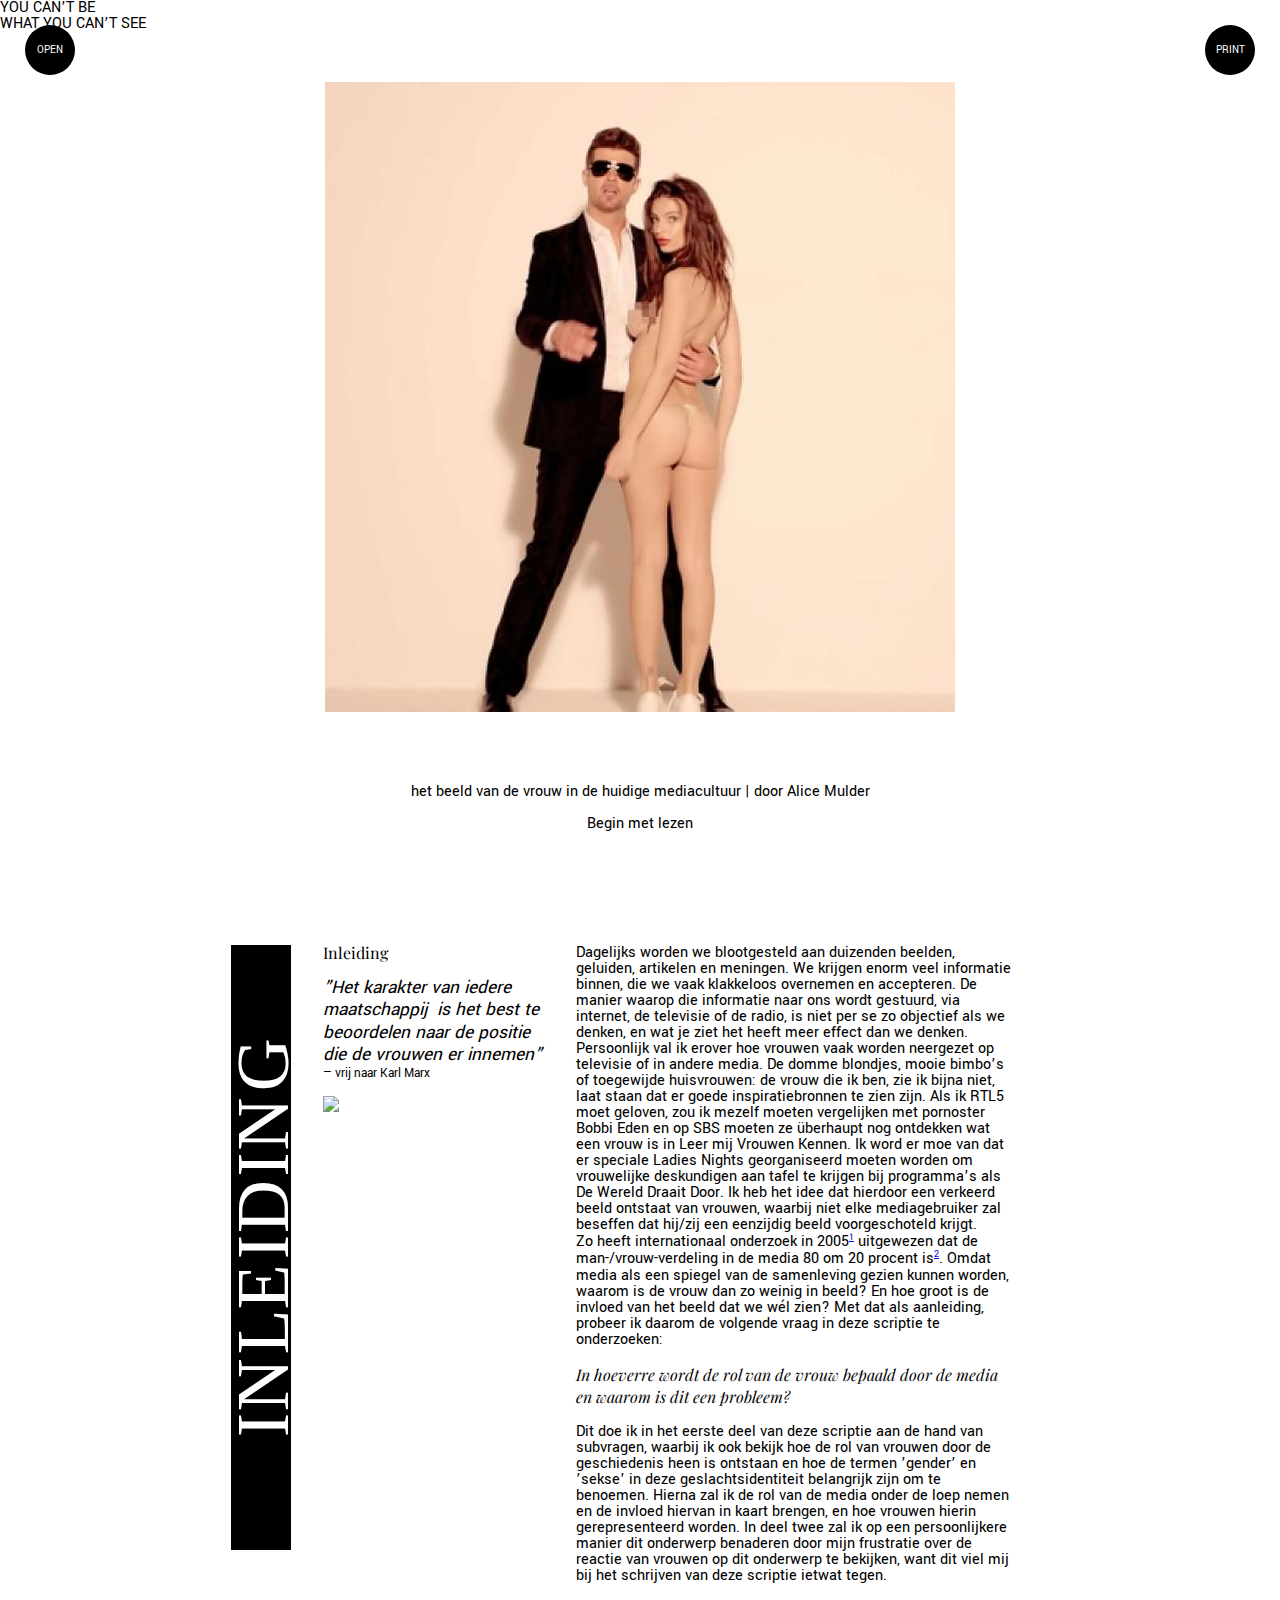
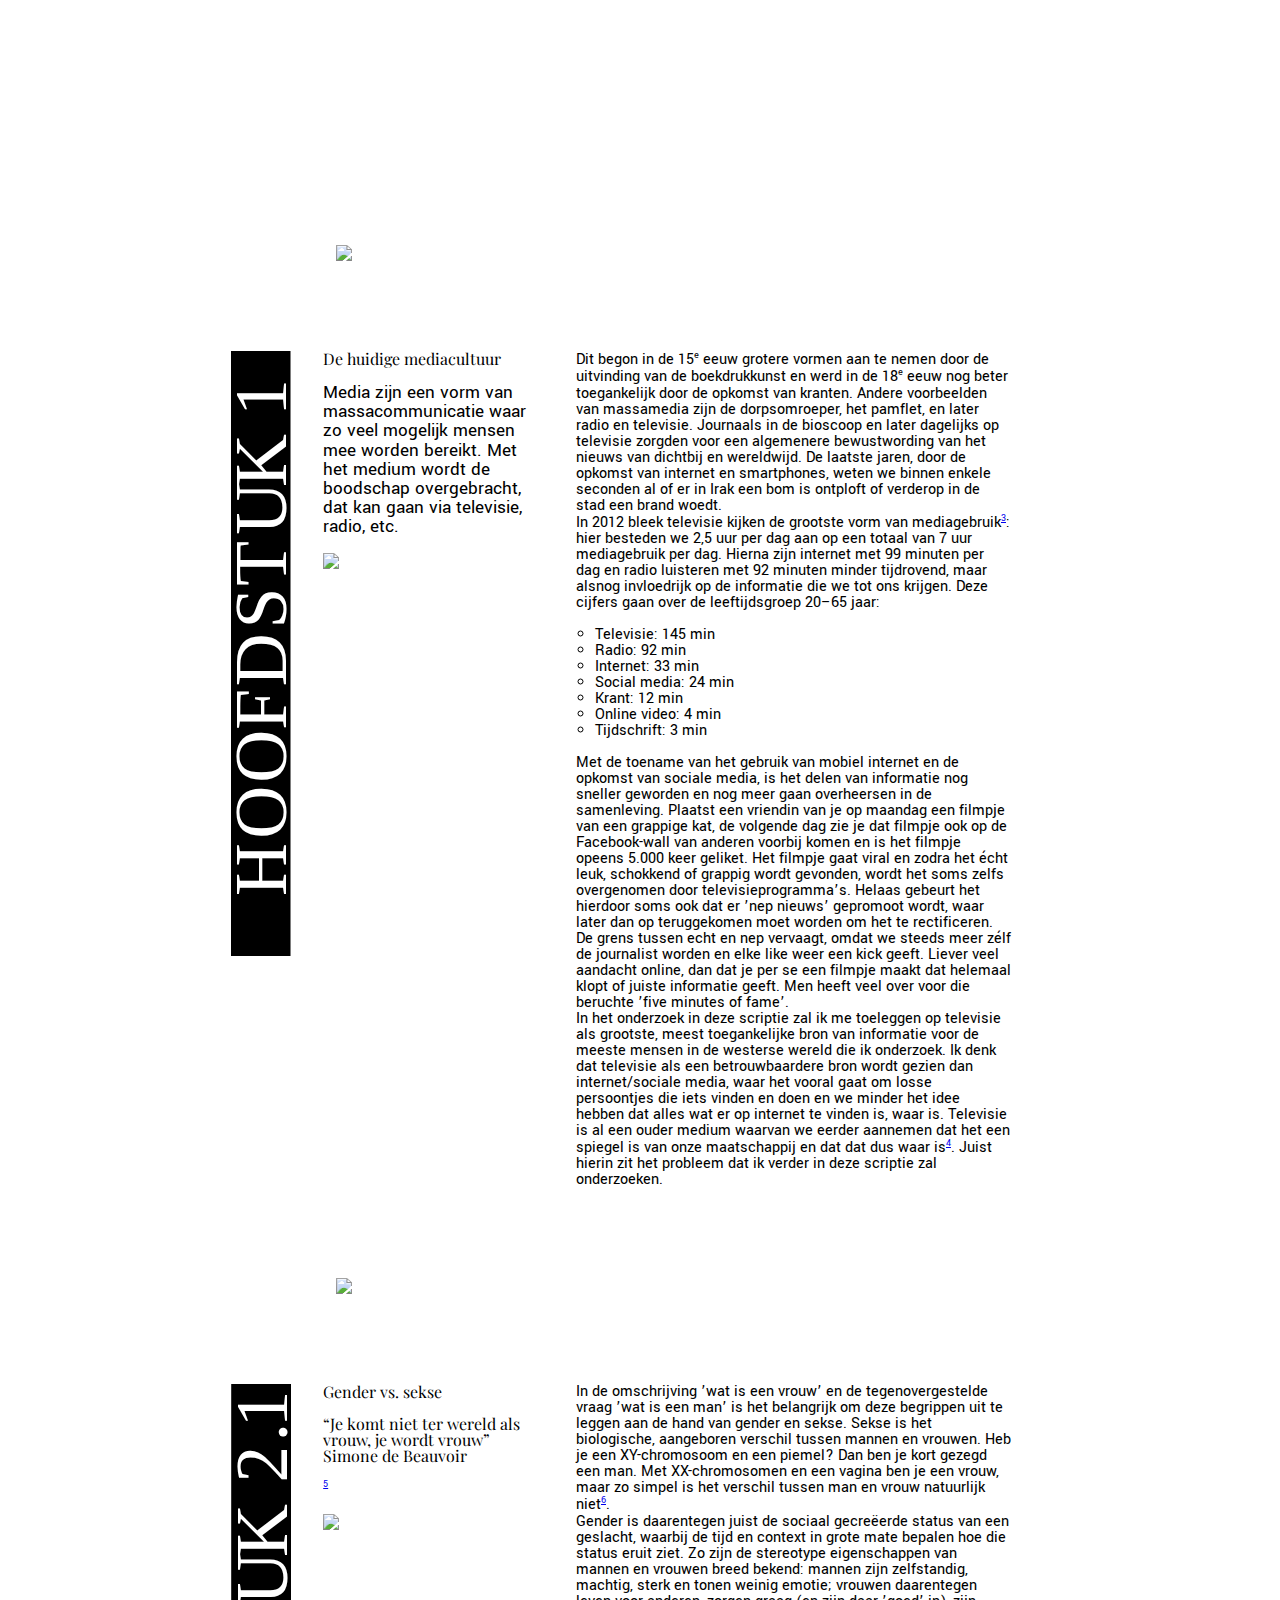
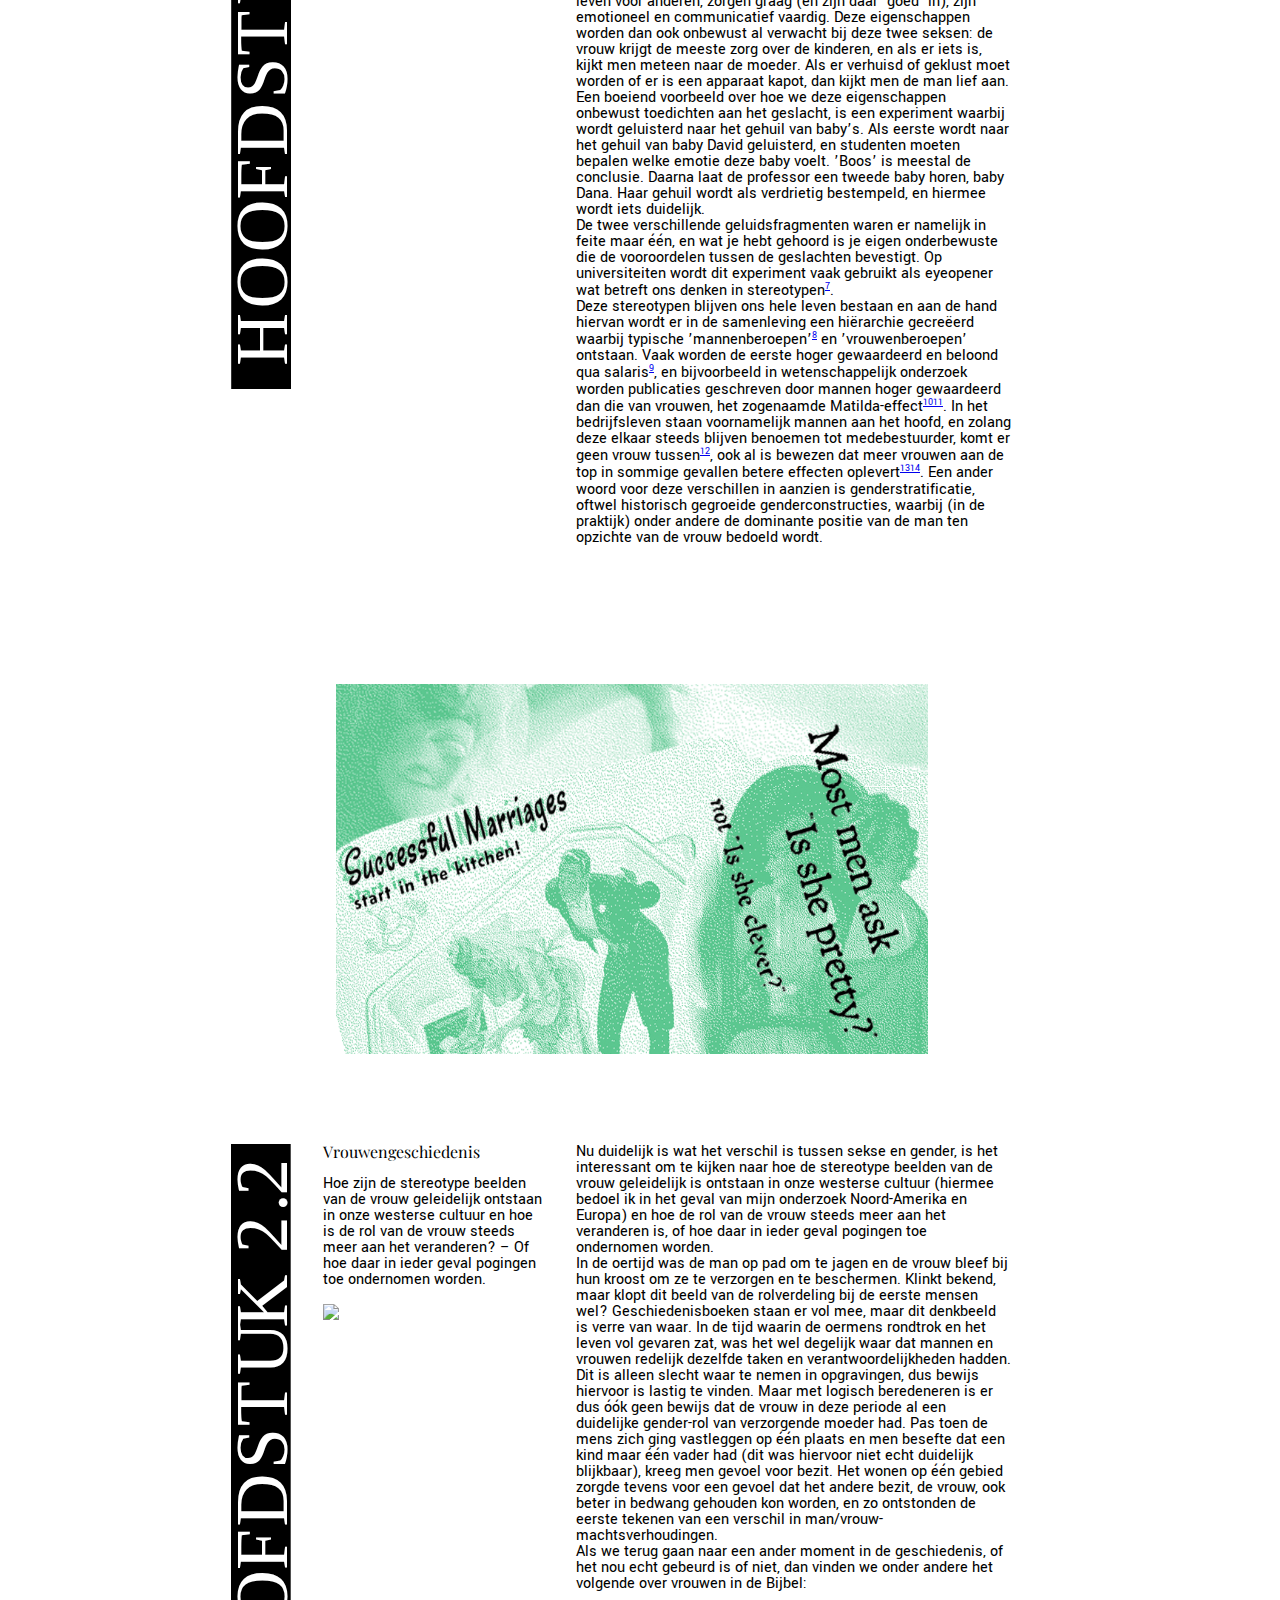
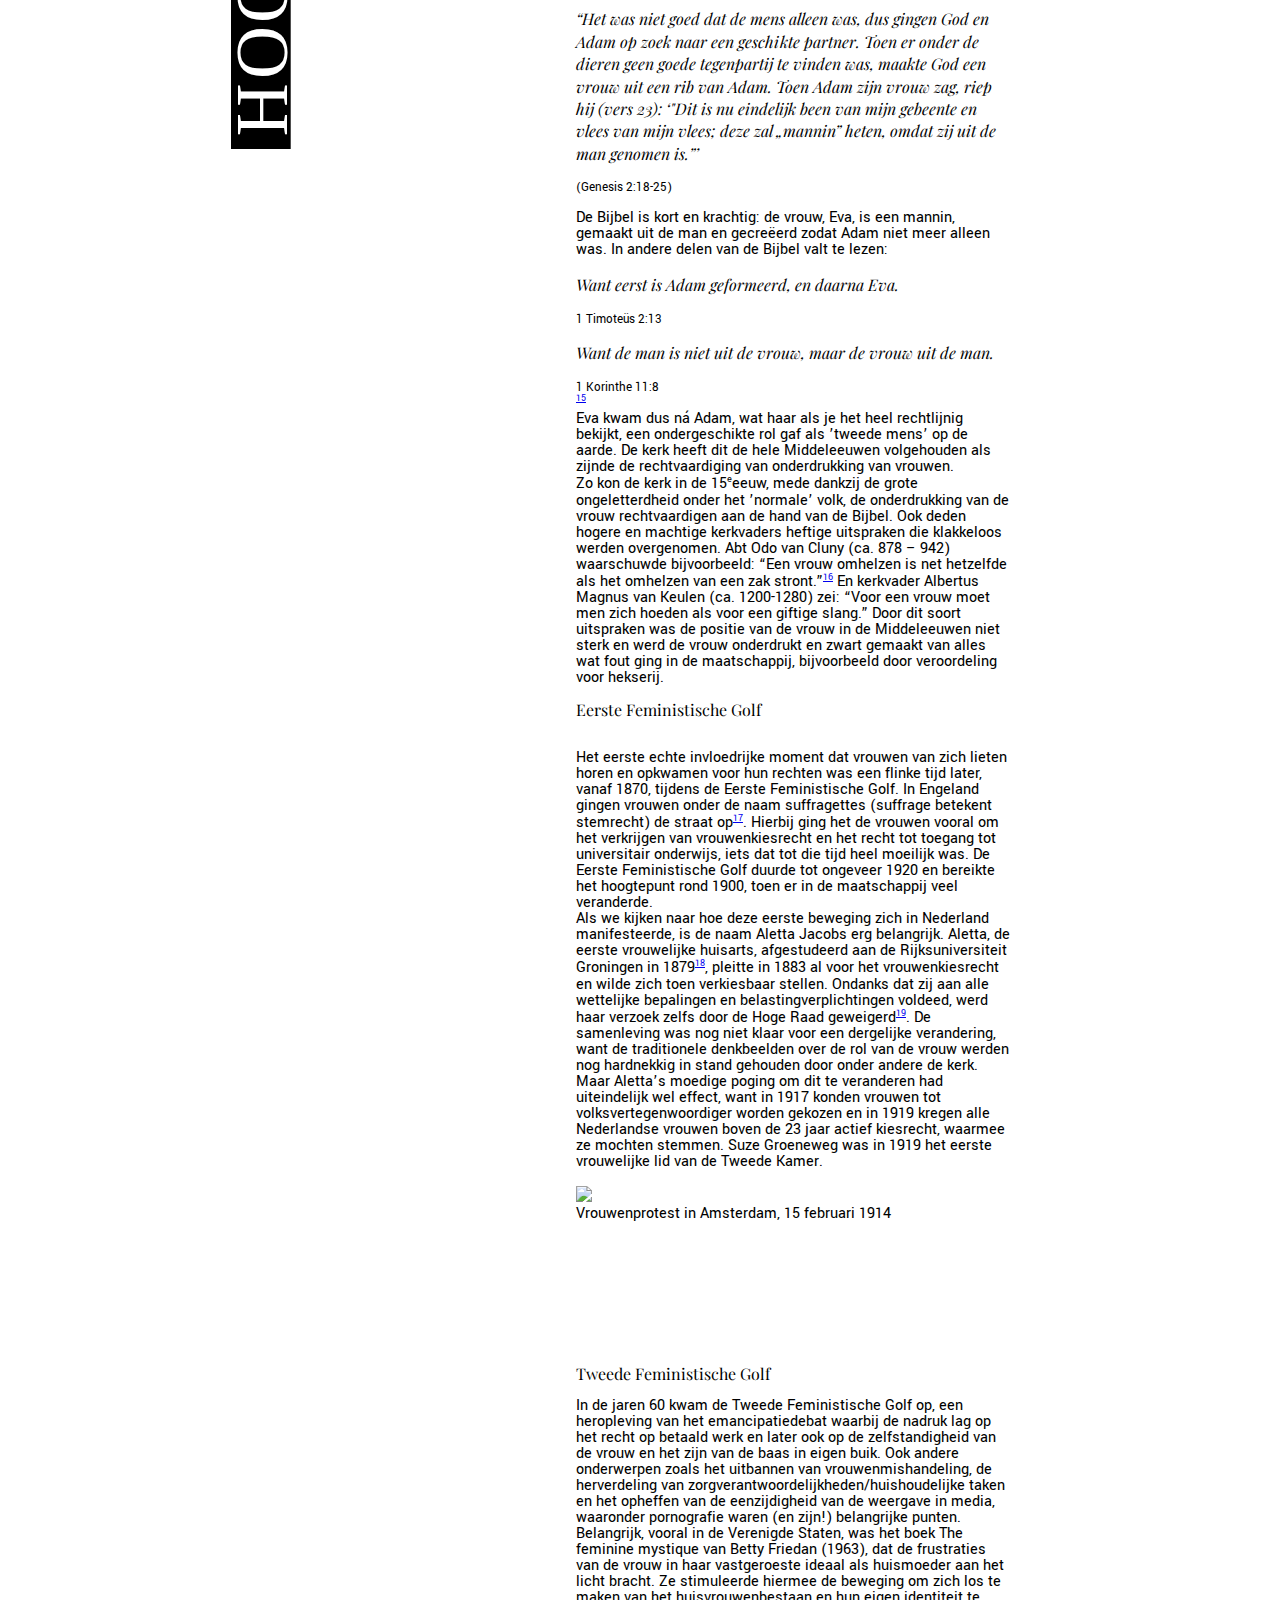
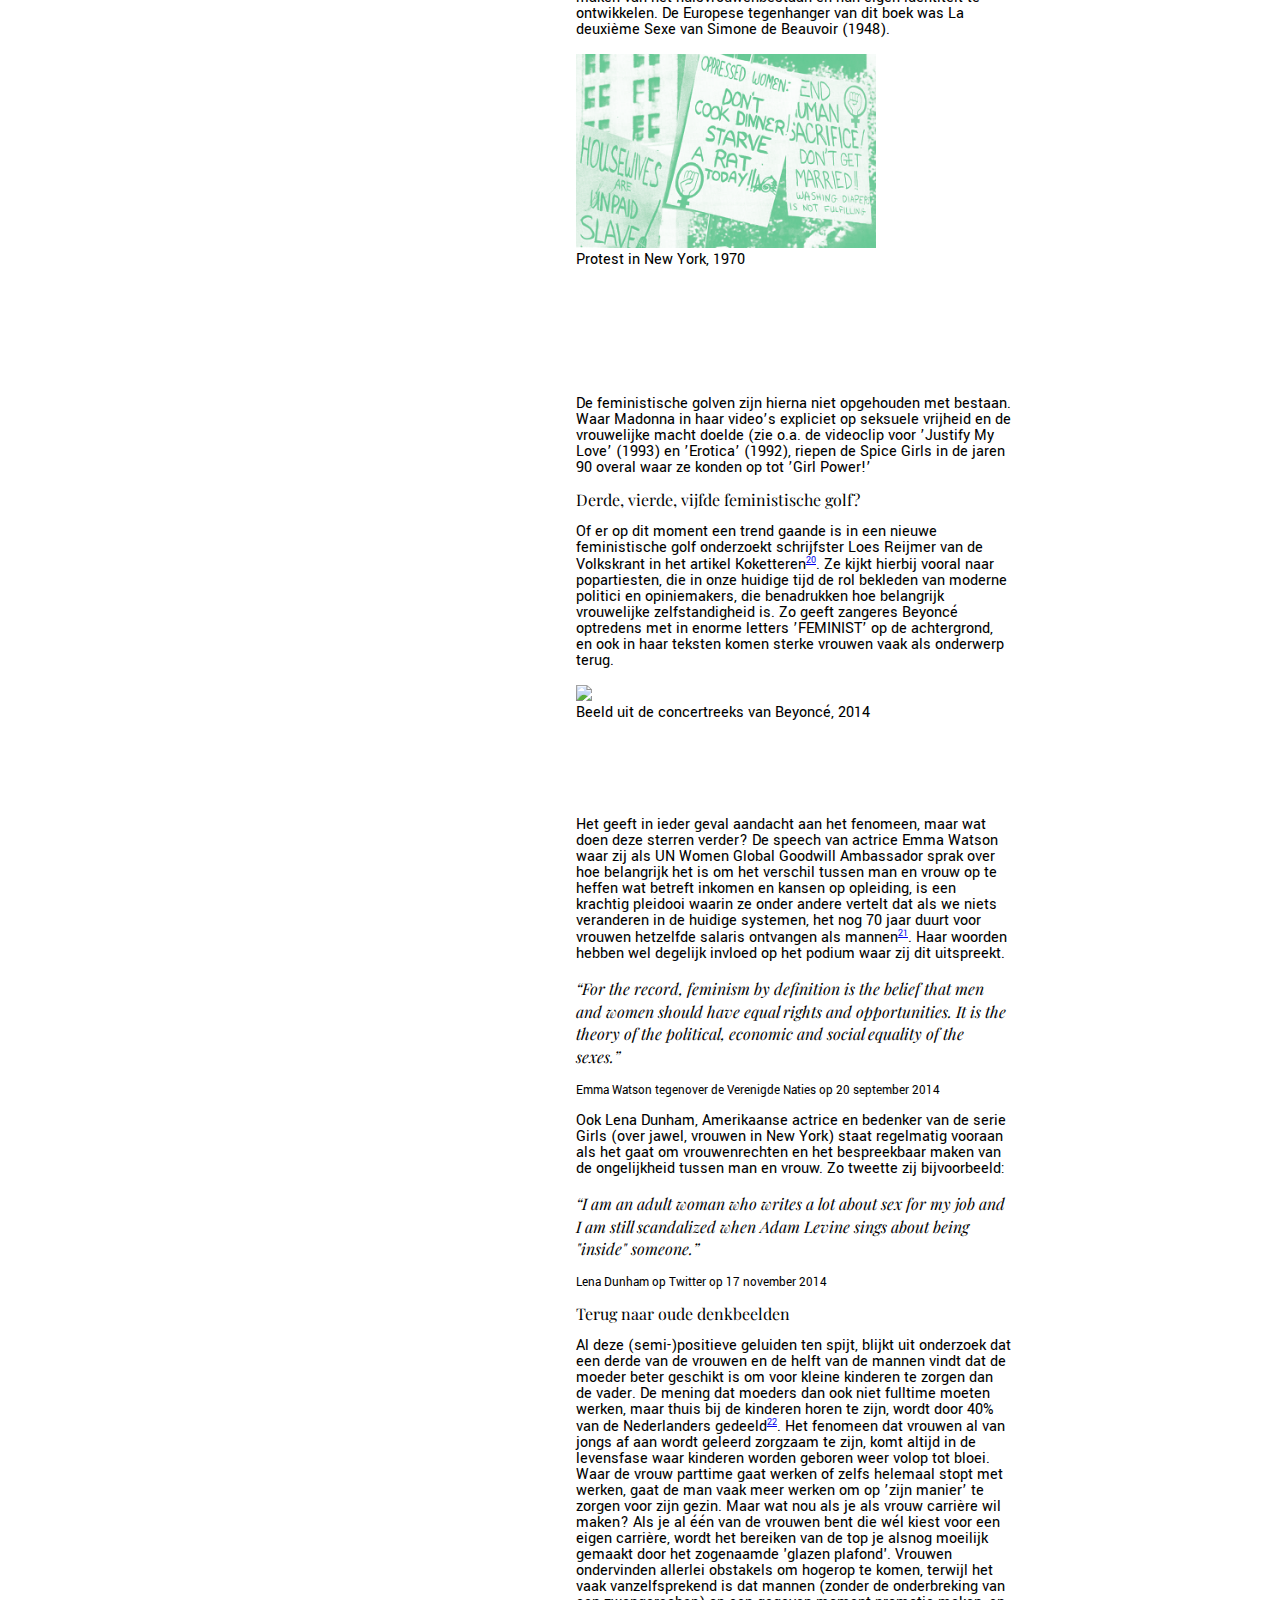
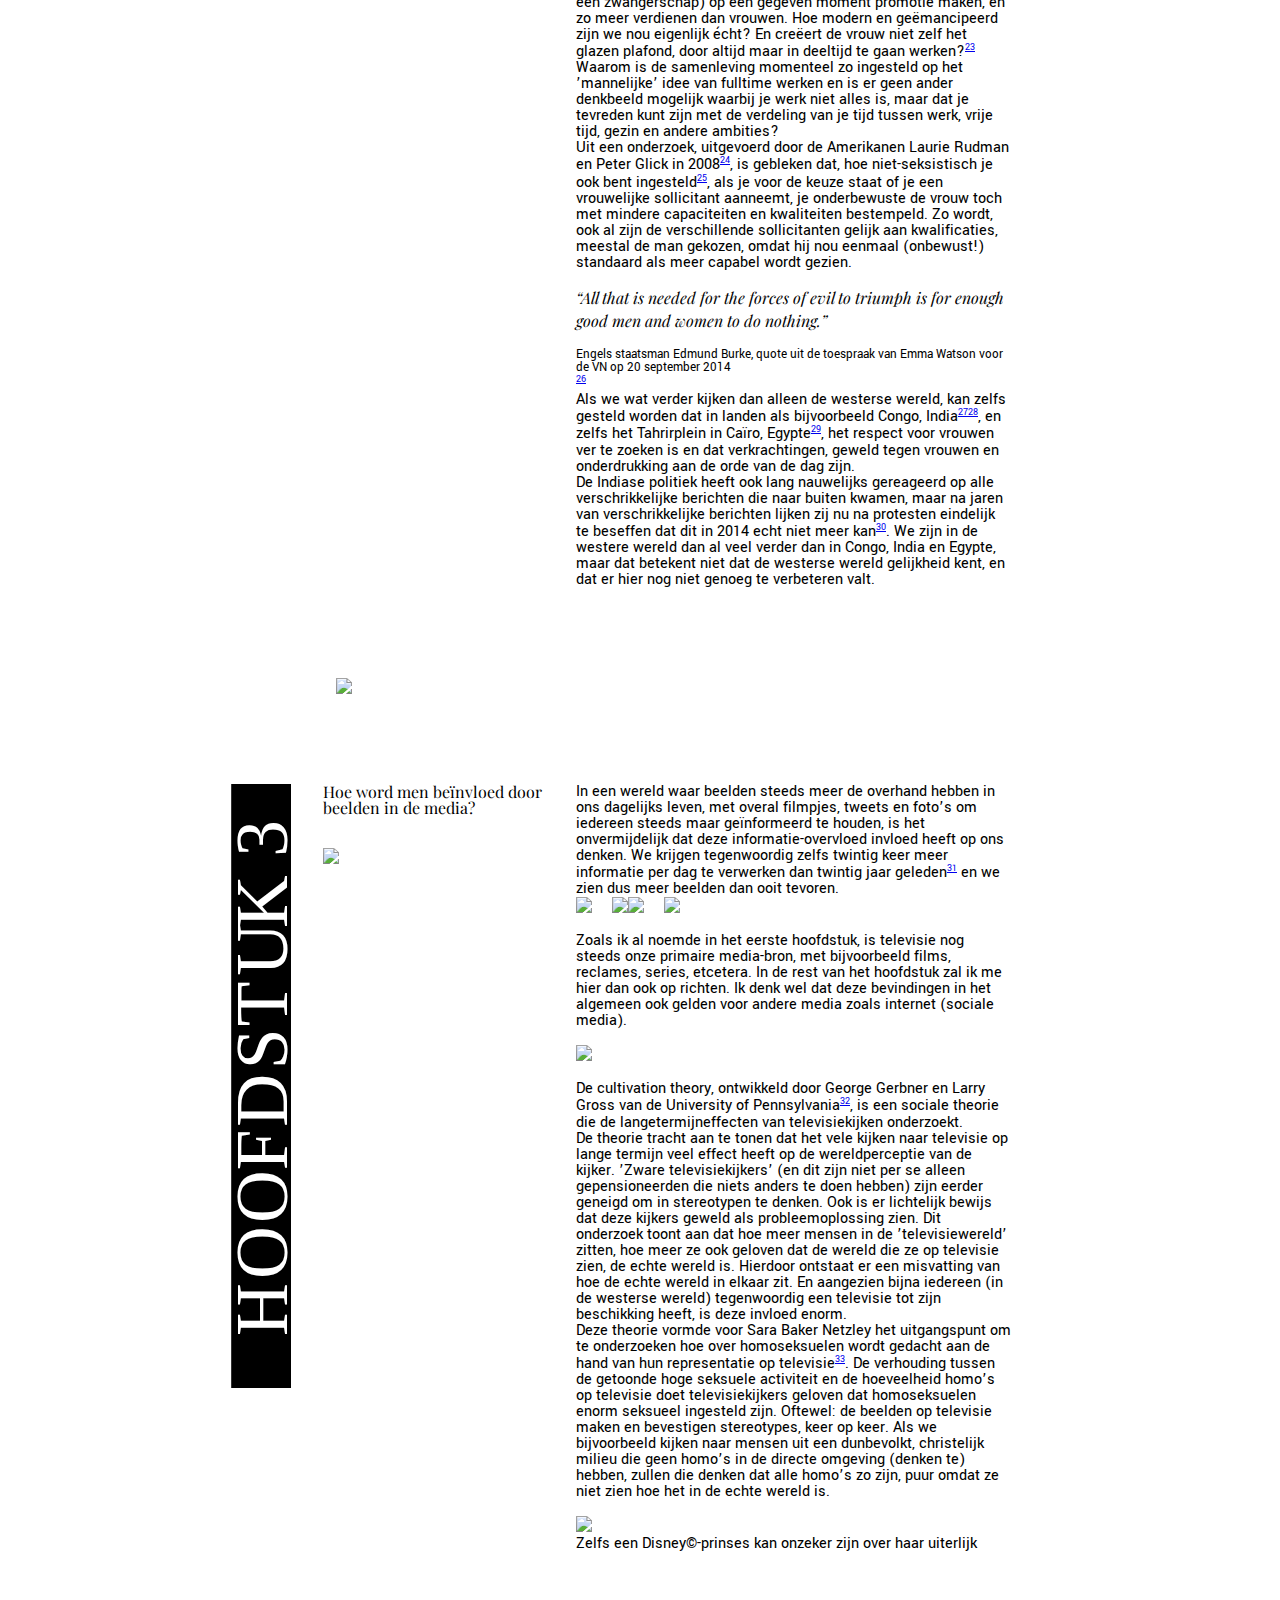
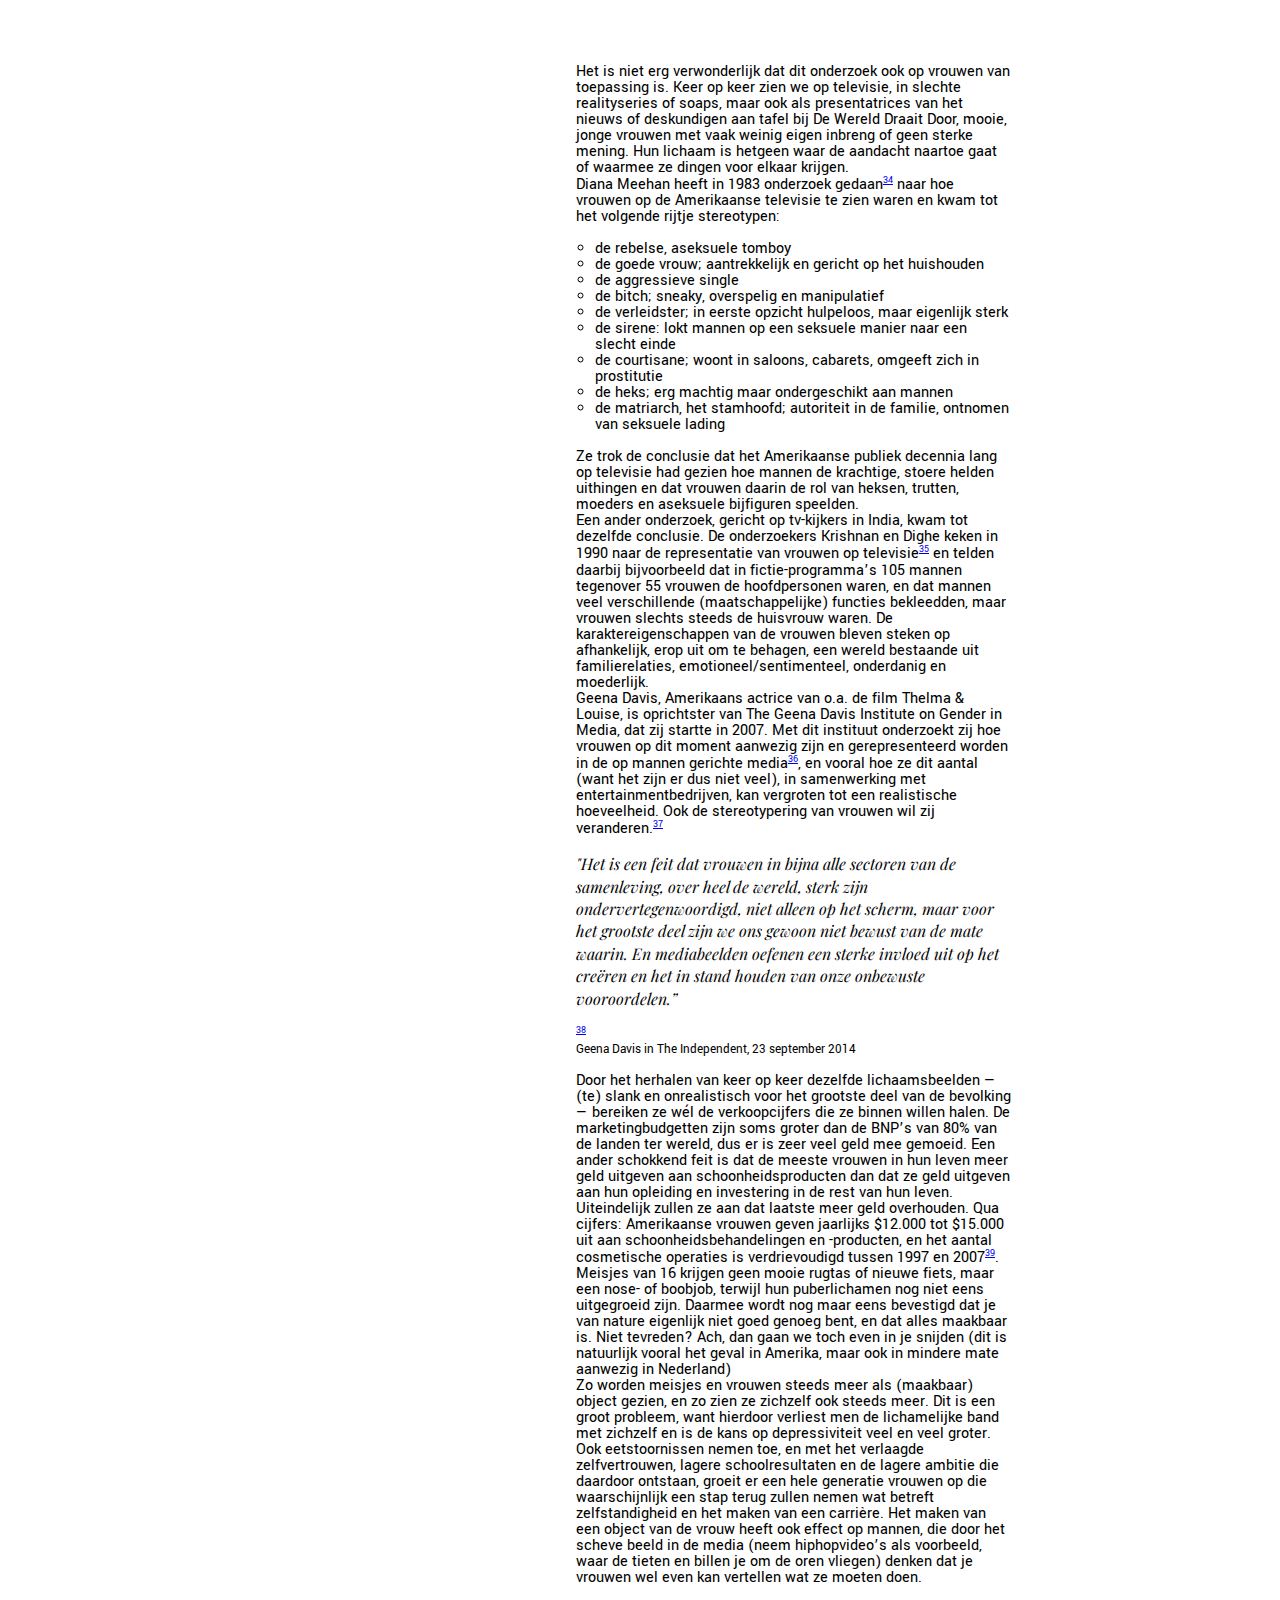
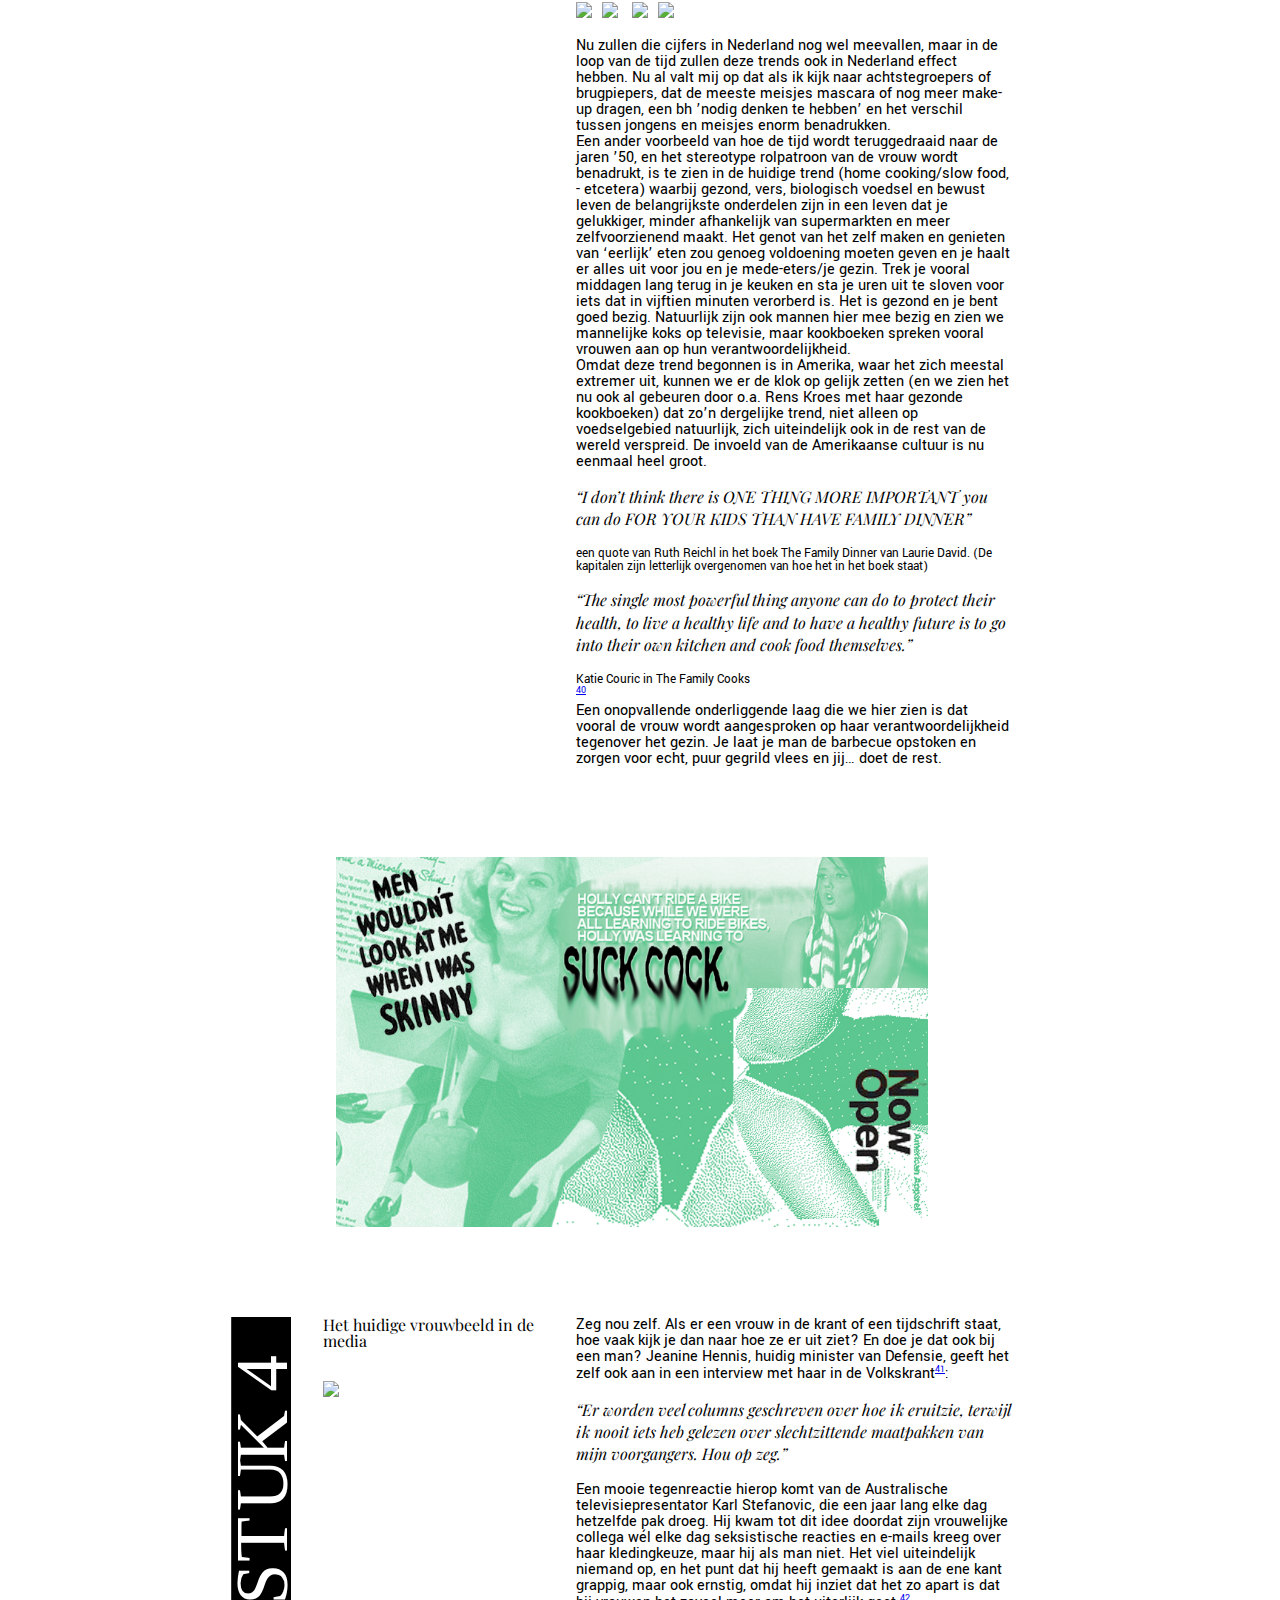
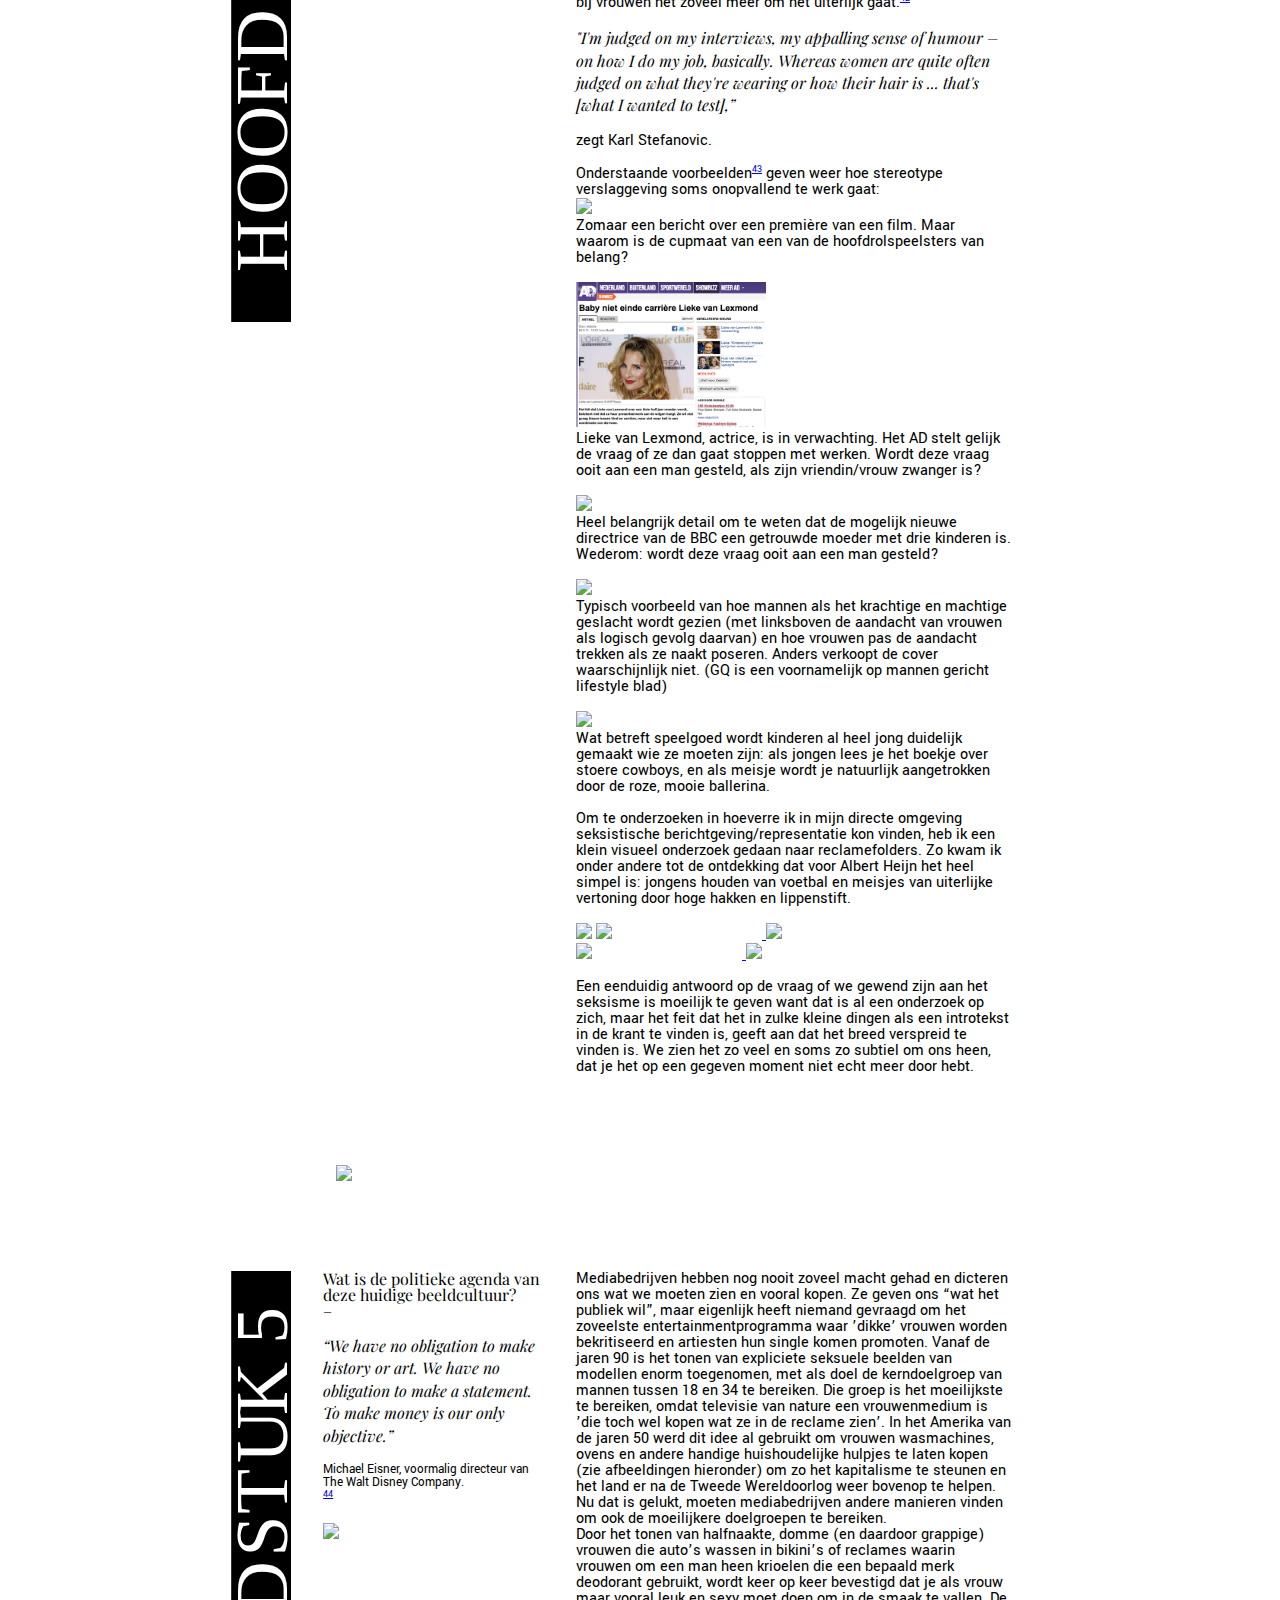
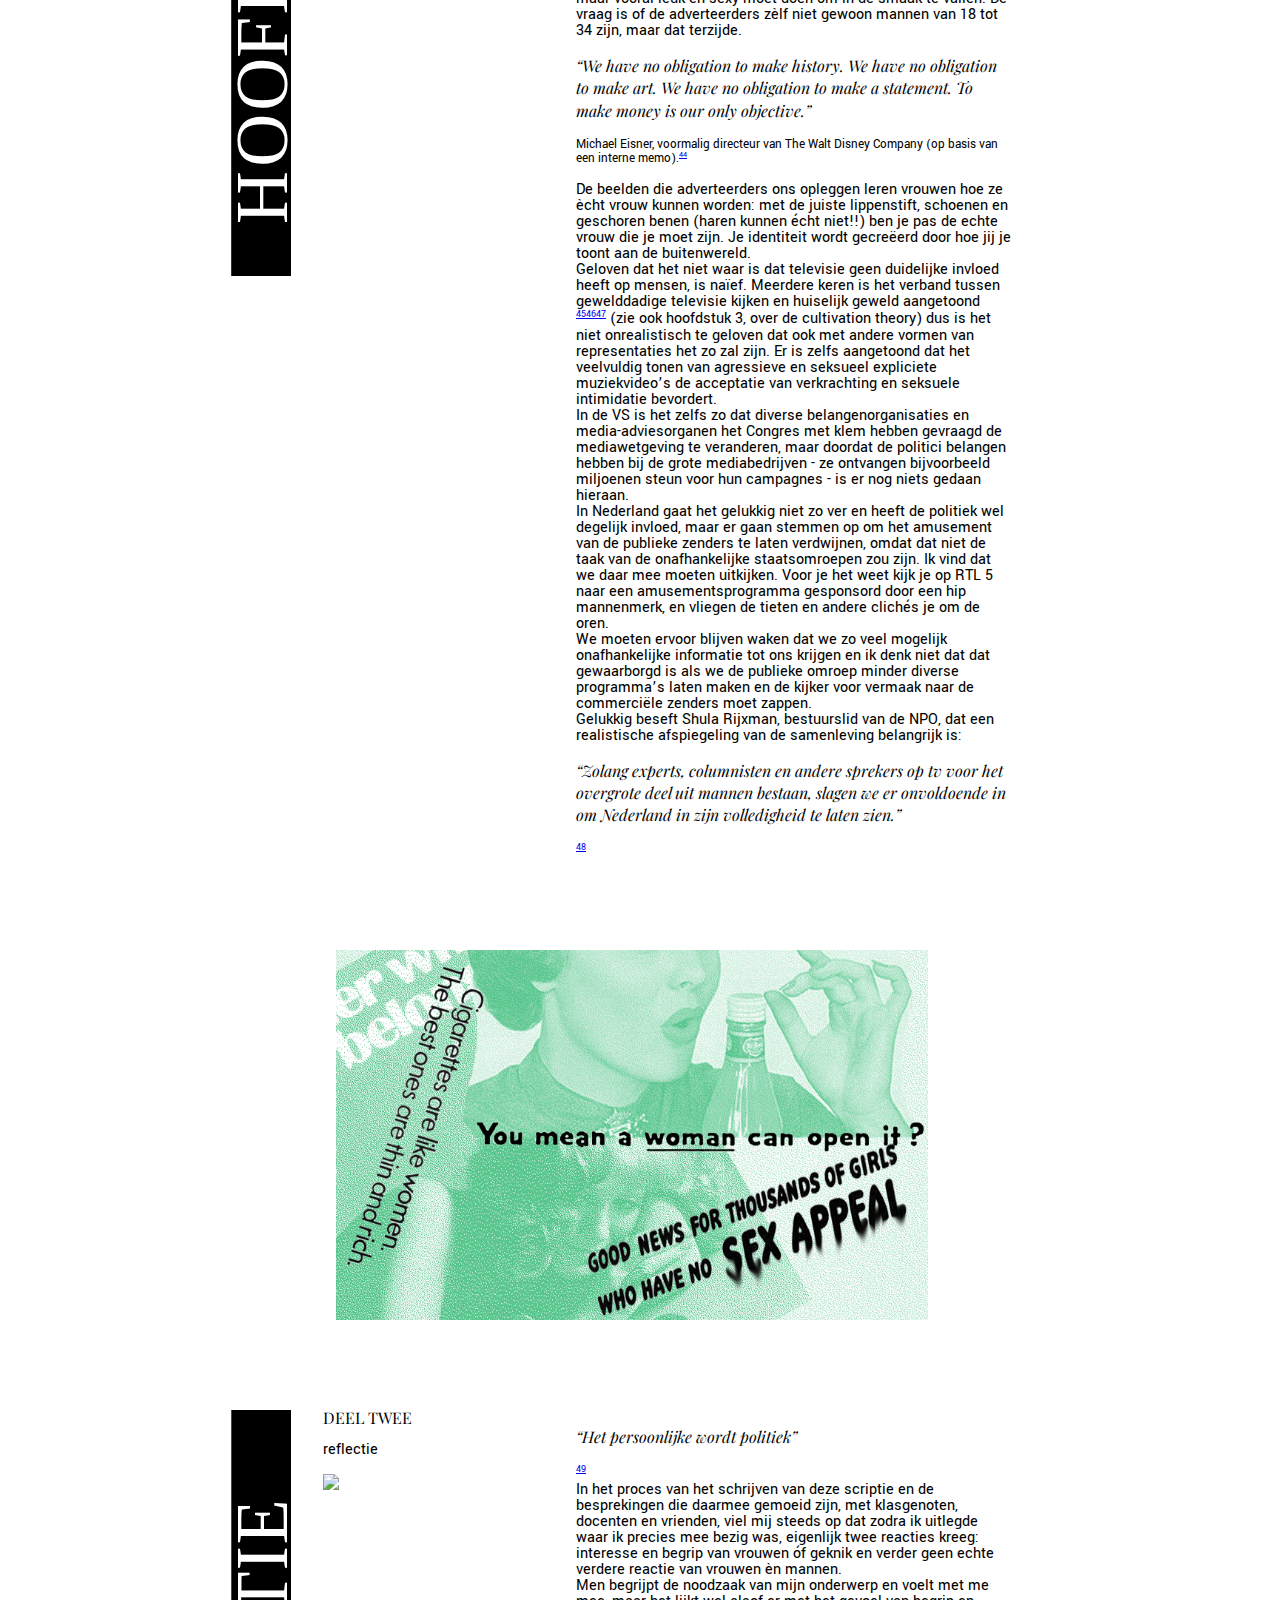
==== commit 237d8bf5: "Afbeeldingen vergroting" ====
--- a/index.html
+++ b/index.html
@@ -36,7 +36,7 @@
             </div>
 
             <div id="cover_caption">het beeld van de vrouw in de huidige mediacultuur | <strong>door Alice Mulder</strong>
-                <div id="start_reading" data-target="#introductie">Begin met lezen</div>
+                <div id="start_reading" data-target="#inleiding">Begin met lezen</div>
             </div>
         </div>
 
@@ -81,7 +81,7 @@
                     <div class="content">
                         <p>Dagelijks worden we blootgesteld aan duizenden beelden, geluiden, artikelen en meningen. We krijgen enorm veel informatie binnen, die we vaak klakkeloos overnemen en accepteren.
                         De manier waarop die informatie naar ons wordt gestuurd, via internet, de televisie of de radio, is niet per se zo objectief als we denken, en wat je ziet het heeft meer effect dan we denken.
-                        Persoonlijk val ik erover hoe vrouwen vaak worden neergezet op televisie of in andere media. De domme blondjes, mooie bimbo’s of toegewijde huisvrouwen: de vrouw die ik ben, zie ik bijna niet, laat staan dat er goede inspiratiebronnen te zien zijn. Als ik RTL5 moet geloven, zou ik mezelf moeten vergelijken met pornoster Bobbi Eden en op SBS moeten ze überhaupt nog ontdekken wat een vrouw is in ’Leer mij Vrouwen Kennen’. Ik word er moe van dat er speciale ’Ladies Nights’ georganiseerd moeten worden om vrouwelijke deskundigen aan tafel te krijgen bij programma’s als De Wereld Draait Door. Ik heb het idee dat hierdoor een verkeerd beeld ontstaat van vrouwen, waarbij niet elke mediagebruiker zal beseffen dat hij/zij een eenzijdig beeld voorgeschoteld krijgt.</p>
+                        Persoonlijk val ik erover hoe vrouwen vaak worden neergezet op televisie of in andere media. De domme blondjes, mooie bimbo’s of toegewijde huisvrouwen: de vrouw die ik ben, zie ik bijna niet, laat staan dat er goede inspiratiebronnen te zien zijn. Als ik RTL5 moet geloven, zou ik mezelf moeten vergelijken met pornoster Bobbi Eden en op SBS moeten ze überhaupt nog ontdekken wat een vrouw is in <i>Leer mij Vrouwen Kennen</i>. Ik word er moe van dat er speciale <i>Ladies Nights</i> georganiseerd moeten worden om vrouwelijke deskundigen aan tafel te krijgen bij programma’s als De Wereld Draait Door. Ik heb het idee dat hierdoor een verkeerd beeld ontstaat van vrouwen, waarbij niet elke mediagebruiker zal beseffen dat hij/zij een eenzijdig beeld voorgeschoteld krijgt.</p>
 
                         <p>Zo heeft internationaal onderzoek in 2005<sup id="fnref:1"><a href="#fn1" rel="footnote">1</a></sup> uitgewezen dat de man-/vrouw-verdeling in de media 80 om 20 procent is<sup id="fnref:2"><a href="#fn2" rel="footnote">2</a></sup>. Omdat media als een spiegel van de samenleving gezien kunnen worden, waarom is de vrouw dan zo weinig in beeld? En hoe groot is de invloed van het beeld dat we wél zien? Met dat als aanleiding, probeer ik daarom de volgende vraag in deze scriptie te onderzoeken: </p>
 
@@ -178,7 +178,7 @@
 
                 <div class="teaser">
                     <h3>Vrouwengeschiedenis</h3>
-                        <p>Hoe zijn de stereotype beelden van de vrouw geleidelijk ontstaan in onze westerse cultuur en hoe is de rol van de vrouw steeds meer aan het veranderen? – Of hoe daar in ieder geval pogingen toe ondernomen worden.</p><br>
+                        <p><h4>Hoe zijn de stereotype beelden van de vrouw geleidelijk ontstaan in onze westerse cultuur en hoe is de rol van de vrouw steeds meer aan het veranderen? – Of hoe daar in ieder geval pogingen toe ondernomen worden.</h4></p><br>
                     <img src="img/Teaser-beelden--h2.2.png" width="100%">
                 </div>
 
@@ -208,11 +208,12 @@
 
                         <h2>Eerste Feministische Golf</h2><br>
 
-                        <p>Het eerste echte invloedrijke moment dat vrouwen van zich lieten horen en opkwamen voor hun rechten was een flinke tijd later, vanaf 1870, tijdens de Eerste Feministische Golf. In Engeland gingen vrouwen onder de naam suffragettes (suffrage betekent stemrecht) de straat op<sup id="fnref:17"><a href="#fn17" rel="footnote">17</a></sup>. Hierbij ging het de vrouwen vooral om het verkrijgen van vrouwenkiesrecht en het recht tot toegang tot universitair onderwijs, iets dat tot die tijd heel moeilijk was. De Eerste Feministische Golf duurde tot ongeveer 1920 en bereikte het hoogtepunt rond 1900, toen er in de maatschappij veel veranderde. </p>
+                        <p>Het eerste echte invloedrijke moment dat vrouwen van zich lieten horen en opkwamen voor hun rechten was een flinke tijd later, vanaf 1870, tijdens de Eerste Feministische Golf. In Engeland gingen vrouwen onder de naam <i>suffragettes</i> (suffrage betekent stemrecht) de straat op<sup id="fnref:17"><a href="#fn17" rel="footnote">17</a></sup>. Hierbij ging het de vrouwen vooral om het verkrijgen van vrouwenkiesrecht en het recht tot toegang tot universitair onderwijs, iets dat tot die tijd heel moeilijk was. De Eerste Feministische Golf duurde tot ongeveer 1920 en bereikte het hoogtepunt rond 1900, toen er in de maatschappij veel veranderde. </p>
 
                         <p>Als we kijken naar hoe deze eerste beweging zich in Nederland manifesteerde, is de naam Aletta Jacobs erg belangrijk. Aletta, de eerste vrouwelijke huisarts, afgestudeerd aan de Rijksuniversiteit Groningen in 1879<sup id="fnref:18"><a href="#fn18" rel="footnote">18</a></sup>, pleitte in 1883 al voor het vrouwenkiesrecht en wilde zich toen verkiesbaar stellen. Ondanks dat zij aan alle wettelijke bepalingen en belastingverplichtingen voldeed, werd haar verzoek zelfs door de Hoge Raad geweigerd<sup id="fnref:19"><a href="#fn19" rel="footnote">19</a></sup>. De samenleving was nog niet klaar voor een dergelijke verandering, want de traditionele denkbeelden over de rol van de vrouw werden nog hardnekkig in stand gehouden door onder andere de kerk. Maar Aletta’s moedige poging om dit te veranderen had uiteindelijk wel effect, want in 1917 konden vrouwen tot volksvertegenwoordiger worden gekozen en in 1919 kregen alle Nederlandse vrouwen boven de 23 jaar actief kiesrecht, waarmee ze mochten stemmen. Suze Groeneweg was in 1919 het eerste vrouwelijke lid van de Tweede Kamer. </p>
-
-                        <a id="thumbnail" href="#"><img src="img/Vrouwenprotest-amsterdam-mint.png" width="350px"></a>
+                        <br>
+
+                        <a id="thumbnail"><img src="img/Vrouwenprotest-amsterdam-mint.png" width="300px"></a>
                         <div id="title"><h4>Vrouwenprotest in Amsterdam, 15 februari 1914</h4></div><br>
                         <br>
                         <br>
@@ -227,9 +228,9 @@
 
                         <p>In de jaren 60 kwam de Tweede Feministische Golf op, een heropleving van het emancipatiedebat waarbij de nadruk lag op het recht op betaald werk en later ook op de zelfstandigheid van de vrouw en het zijn van de baas in eigen buik. Ook andere onderwerpen zoals het uitbannen van vrouwenmishandeling, de herverdeling van zorgverantwoordelijkheden/huishoudelijke taken en het opheffen van de eenzijdigheid van de weergave in media, waaronder pornografie waren (en zijn!) belangrijke punten.</p>
 
-                        <p>Belangrijk, vooral in de Verenigde Staten, was het boek The feminine mystique van Betty Friedan (1963), dat de frustraties van de vrouw in haar vastgeroeste ideaal als huismoeder aan het licht bracht. Ze stimuleerde hiermee de beweging om zich los te maken van het huisvrouwenbestaan en hun eigen identiteit te ontwikkelen. De Europese tegenhanger van dit boek was La deuxième Sexe van Simone de Beauvoir (1948). </p><br>
-
-                        <a id="thumbnail" href="#"><img src="img/1970NYCmarch-mint.png" width="300px"></a>
+                        <p>Belangrijk, vooral in de Verenigde Staten, was het boek <i>The feminine mystique</i> van Betty Friedan (1963), dat de frustraties van de vrouw in haar vastgeroeste ideaal als huismoeder aan het licht bracht. Ze stimuleerde hiermee de beweging om zich los te maken van het huisvrouwenbestaan en hun eigen identiteit te ontwikkelen. De Europese tegenhanger van dit boek was <i>La deuxième Sexe</i> van Simone de Beauvoir (1948). </p><br>
+
+                        <a id="thumbnail"><img src="img/1970NYCmarch-mint.png" width="300px"></a>
                         <div id= "title"><h4>Protest in New York, 1970</h4></div><br>
                         <br>
                         <br>
@@ -243,12 +244,11 @@
                         <br>
                         <h2>Derde, vierde, vijfde feministische golf?</h2>
 
-                        <p>Of er op dit moment een trend gaande is in een nieuwe feministische golf onderzoekt schrijfster Loes Reijmer van de Volkskrant in het artikel ’Koketteren’<sup id="fnref:20"><a href="#fn20" rel="footnote">20</a></sup>. Ze kijkt hierbij vooral naar popartiesten, die in onze huidige tijd de rol bekleden van moderne politici en opiniemakers, die benadrukken hoe belangrijk vrouwelijke zelfstandigheid is. Zo geeft zangeres Beyoncé optredens met in enorme letters ’FEMINIST’ op de achtergrond, en ook in haar teksten komen sterke vrouwen vaak als onderwerp terug. </p>
-
-                        <a id="thumbnail" href="#"><img src="img/Beyonce-feminist-mint.png" width="300px"></a>
+                        <p>Of er op dit moment een trend gaande is in een nieuwe feministische golf onderzoekt schrijfster Loes Reijmer van de Volkskrant in het artikel <i>Koketteren</i><sup id="fnref:20"><a href="#fn20" rel="footnote">20</a></sup>. Ze kijkt hierbij vooral naar popartiesten, die in onze huidige tijd de rol bekleden van moderne politici en opiniemakers, die benadrukken hoe belangrijk vrouwelijke zelfstandigheid is. Zo geeft zangeres Beyoncé optredens met in enorme letters ’FEMINIST’ op de achtergrond, en ook in haar teksten komen sterke vrouwen vaak als onderwerp terug. </p>
+                        <br>
+
+                        <a id="thumbnail"><img src="img/Beyonce-feminist-mint.png" width="300px"></a>
                         <div id= "title"><h4>Beeld uit de concertreeks van Beyoncé, 2014</h4></div><br>
-                        <br>
-                        <br>
                         <br>
                         <br>
                         <br>
@@ -260,7 +260,7 @@
                         <blockquote class="quotes">“For the record, feminism by definition is the belief that men and women should have equal rights and opportunities. It is the theory of the political, economic and social equality of the sexes.”</blockquote>
                         <p><h6>Emma Watson tegenover de Verenigde Naties op 20 september 2014</h6></p><br>
 
-                        <p>Ook Lena Dunham, Amerikaanse actrice en bedenker van de serie Girls (over jawel, vrouwen in New York) staat regelmatig vooraan als het gaat om vrouwenrechten en het bespreekbaar maken van de ongelijkheid tussen man en vrouw. Zo tweette zij bijvoorbeeld:</p>
+                        <p>Ook Lena Dunham, Amerikaanse actrice en bedenker van de serie <i>Girls</i> (over jawel, vrouwen in New York) staat regelmatig vooraan als het gaat om vrouwenrechten en het bespreekbaar maken van de ongelijkheid tussen man en vrouw. Zo tweette zij bijvoorbeeld:</p>
 
                         <blockquote class="quotes">“I am an adult woman who writes a lot about sex for my job and I am still scandalized when Adam Levine sings about being "inside" someone.”</blockquote>
                         <p><h6>Lena Dunham op Twitter op 17 november 2014</p></h6><br>
@@ -277,7 +277,6 @@
 
                         <p>Als we wat verder kijken dan alleen de westerse wereld, kan zelfs gesteld worden dat in landen als bijvoorbeeld Congo, India<sup id="fnref:27"><a href="#fn27" rel="footnote">27</a></sup><sup id="fnref:28"><a href="#fn28" rel="footnote">28</a></sup>, en zelfs het Tahrirplein in Caïro, Egypte<sup id="fnref:29"><a href="#fn29" rel="footnote">29</a></sup>, het respect voor vrouwen ver te zoeken is en dat verkrachtingen, geweld tegen vrouwen en onderdrukking aan de orde van de dag zijn. <p>
                         <p>De Indiase politiek heeft ook lang nauwelijks gereageerd op alle verschrikkelijke berichten die naar buiten kwamen, maar na jaren van verschrikkelijke berichten lijken zij nu na protesten eindelijk te beseffen dat dit in 2014 echt niet meer kan<sup id="fnref:30"><a href="#fn30" rel="footnote">30</a></sup>. We zijn in de westere wereld dan al veel verder dan in Congo, India en Egypte, maar dat betekent niet dat de westerse wereld gelijkheid kent, en dat er hier nog niet genoeg te verbeteren valt.</p>
-                        <!-- HOOFDSTUK TITEL + TEKST -->
                     </div>
                 </div>
             </section>
@@ -312,12 +311,13 @@
                     <br>
                     <br>
 
-                    <p>De cultivation theory, ontwikkeld door George Gerbner en Larry Gross van de University of Pennsylvania<sup id="fnref:32"><a href="#fn32" rel="footnote">32</a></sup>, is een sociale theorie die de langetermijneffecten van televisiekijken onderzoekt. </p>
+                    <p>De <i>cultivation theory</i>, ontwikkeld door George Gerbner en Larry Gross van de University of Pennsylvania<sup id="fnref:32"><a href="#fn32" rel="footnote">32</a></sup>, is een sociale theorie die de langetermijneffecten van televisiekijken onderzoekt. </p>
                     <p>De theorie tracht aan te tonen dat het vele kijken naar televisie op lange termijn veel effect heeft op de wereldperceptie van de kijker. ’Zware televisiekijkers’ (en dit zijn niet per se alleen gepensioneerden die niets anders te doen hebben) zijn eerder geneigd om in stereotypen te denken. Ook is er lichtelijk bewijs dat deze kijkers geweld als probleemoplossing zien. Dit onderzoek toont aan dat hoe meer mensen in de ’televisiewereld’ zitten, hoe meer ze ook geloven dat de wereld die ze op televisie zien, de echte wereld is. Hierdoor ontstaat er een misvatting van hoe de echte wereld in elkaar zit. En aangezien bijna iedereen (in de westerse wereld) tegenwoordig een televisie tot zijn beschikking heeft, is deze invloed enorm.</p>
                     <p>Deze theorie vormde voor Sara Baker Netzley het uitgangspunt om te onderzoeken hoe over homoseksuelen wordt gedacht aan de hand van hun representatie op televisie<sup id="fnref:33"><a href="#fn33" rel="footnote">33</a></sup>. De verhouding tussen de getoonde hoge seksuele activiteit en de hoeveelheid homo’s op televisie doet televisiekijkers geloven dat homoseksuelen enorm seksueel ingesteld zijn. Oftewel: de beelden op televisie maken en bevestigen stereotypes, keer op keer. Als we bijvoorbeeld kijken naar mensen uit een dunbevolkt, christelijk milieu die geen homo’s in de directe omgeving (denken te) hebben, zullen die denken dat alle homo’s zo zijn, puur omdat ze niet zien hoe het in de echte wereld is. </p>
-
-                    <a id="thumbnail" href="#"><img src="img/Disney-prinses-mint.png" width="300px"></a>
-                    <div id= "title"><h>Zelfs een Disney©-prinses kan onzeker zijn over haar uiterlijk</h4></div>   <br>
+                    <br>
+
+                    <a id="thumbnail"><img src="img/Disney-prinses-mint.png" width="300px"></a>
+                    <div id= "title"><h>Zelfs een Disney©-prinses kan onzeker zijn over haar uiterlijk</h4></div><br>
                     <br>
                     <br>
                     <br>
@@ -344,16 +344,16 @@
                     <p>Ze trok de conclusie dat het Amerikaanse publiek decennia lang op televisie had gezien hoe mannen de krachtige, stoere helden uithingen en dat vrouwen daarin de rol van heksen, trutten, moeders en aseksuele bijfiguren speelden. </p>
                     <p>Een ander onderzoek, gericht op tv-kijkers in India, kwam tot dezelfde conclusie. De onderzoekers Krishnan en Dighe keken in 1990 naar de representatie van vrouwen op televisie<sup id="fnref:35"><a href="#fn35" rel="footnote">35</a></sup> en telden daarbij bijvoorbeeld dat in fictie-programma’s 105 mannen tegenover 55 vrouwen de hoofdpersonen waren, en dat mannen veel verschillende (maatschappelijke) functies bekleedden, maar vrouwen slechts steeds de huisvrouw waren. De karaktereigenschappen van de vrouwen bleven steken op afhankelijk, erop uit om te behagen, een wereld bestaande uit familierelaties, emotioneel/sentimenteel, onderdanig en moederlijk. </p>
 
-                    <p>Geena Davis, Amerikaans actrice van o.a. de film ’Thelma &amp; Louise’, is oprichtster van The Geena Davis Institute on Gender in Media, dat zij startte in 2007. Met dit instituut onderzoekt zij hoe vrouwen op dit moment aanwezig zijn en gerepresenteerd worden in de op mannen gerichte media<sup id="fnref:36"><a href="#fn36" rel="footnote">36</a></sup>, en vooral hoe ze dit aantal (want het zijn er dus niet veel), in samenwerking met entertainmentbedrijven, kan vergroten tot een realistische hoeveelheid. Ook de stereotypering van vrouwen wil zij veranderen.<sup id="fnref:37"><a href="#fn37" rel="footnote">37</a></sup></p>
-
-                    <blockquote class="quotes">"Het is een feit dat vrouwen in bijna alle sectoren van de samenleving, over heel de wereld, sterk zijn ondervertegenwoordigd, niet alleen op het scherm, maar voor het grootste deel zijn we ons gewoon niet bewust van de mate waarin. En mediabeelden oefenen een sterke invloed uit op het creëren en het in stand houden van onze onbewuste vooroordelen.”<sup id="fnref:38"><a href="#fn38" rel="footnote">38</a></sup></blockquote>
+                    <p>Geena Davis, Amerikaans actrice van o.a. de film <i>Thelma &amp; Louise</i>, is oprichtster van <i>The Geena Davis Institute on Gender in Media</i>, dat zij startte in 2007. Met dit instituut onderzoekt zij hoe vrouwen op dit moment aanwezig zijn en gerepresenteerd worden in de op mannen gerichte media<sup id="fnref:36"><a href="#fn36" rel="footnote">36</a></sup>, en vooral hoe ze dit aantal (want het zijn er dus niet veel), in samenwerking met entertainmentbedrijven, kan vergroten tot een realistische hoeveelheid. Ook de stereotypering van vrouwen wil zij veranderen.<sup id="fnref:37"><a href="#fn37" rel="footnote">37</a></sup></p>
+
+                    <blockquote class="quotes">"Het is een feit dat vrouwen in bijna alle sectoren van de samenleving, over heel de wereld, sterk zijn ondervertegenwoordigd, niet alleen op het scherm, maar voor het grootste deel zijn we ons gewoon niet bewust van de mate waarin. En mediabeelden oefenen een sterke invloed uit op het creëren en het in stand houden van onze onbewuste vooroordelen.”</blockquote><sup id="fnref:38"><a href="#fn38" rel="footnote">38</a></sup>
                     <p><h6>Geena Davis in The Independent, 23 september 2014</h6></p><br>
 
                     <p>Door het herhalen van keer op keer dezelfde lichaamsbeelden — (te) slank en onrealistisch voor het grootste deel van de bevolking — bereiken ze wél de verkoopcijfers die ze binnen willen halen. De marketingbudgetten zijn soms groter dan de BNP’s van 80% van de landen ter wereld, dus er is zeer veel geld mee gemoeid. Een ander schokkend feit is dat de meeste vrouwen in hun leven meer geld uitgeven aan schoonheidsproducten dan dat ze geld uitgeven aan hun opleiding en investering in de rest van hun leven. Uiteindelijk zullen ze aan dat laatste meer geld overhouden. Qua cijfers: Amerikaanse vrouwen geven jaarlijks $12.000 tot $15.000 uit aan schoonheidsbehandelingen en -producten, en het aantal cosmetische operaties is verdrievoudigd tussen 1997 en 2007<sup id="fnref:39"><a href="#fn39" rel="footnote">39</a></sup>. Meisjes van 16 krijgen geen mooie rugtas of nieuwe fiets, maar een nose- of boobjob, terwijl hun puberlichamen nog niet eens uitgegroeid zijn. Daarmee wordt nog maar eens bevestigd dat je van nature eigenlijk niet goed genoeg bent, en dat alles maakbaar is. Niet tevreden? Ach, dan gaan we toch even in je snijden (dit is natuurlijk vooral het geval in Amerika, maar ook in mindere mate aanwezig in Nederland)</p>
                     <p>Zo worden meisjes en vrouwen steeds meer als (maakbaar) object gezien, en zo zien ze zichzelf ook steeds meer. Dit is een groot probleem, want hierdoor verliest men de lichamelijke band met zichzelf en is de kans op depressiviteit veel en veel groter. Ook eetstoornissen nemen toe, en met het verlaagde zelfvertrouwen, lagere schoolresultaten en de lagere ambitie die daardoor ontstaan, groeit er een hele generatie vrouwen op die waarschijnlijk een stap terug zullen nemen wat betreft zelfstandigheid en het maken van een carrière. Het maken van een object van de vrouw heeft ook effect op mannen, die door het scheve beeld in de media (neem hiphopvideo’s als voorbeeld, waar de tieten en billen je om de oren vliegen) denken dat je vrouwen wel even kan vertellen wat ze moeten doen.</p>
                     <br>
-                    <img src="img/Kookboeken1.jpg" width="150px" style="PADDING-RIGHT: 10px"><img src="img/Kookboeken2.jpg" width="160px" style="PADDING-RIGHT: 10px">
-                    <img src="img/Kookboeken3.jpeg" width="150px" style="PADDING-RIGHT: 10px"><img src="img/Kookboeken4.jpeg" width="150px">
+                    <img src="img/Kookboeken1.png" width="160px" style="PADDING-RIGHT: 10px"><img src="img/Kookboeken2.png" width="170px" style="PADDING-RIGHT: 10px">
+                    <img src="img/Kookboeken3.png" width="160px" style="PADDING-RIGHT: 10px"><img src="img/Kookboeken4.png" width="160px">
                     <br>
                     <br>
                     <p>Nu zullen die cijfers in Nederland nog wel meevallen, maar in de loop van de tijd zullen deze trends ook in Nederland effect hebben. Nu al valt mij op dat als ik kijk naar achtstegroepers of brugpiepers, dat de meeste meisjes mascara of nog meer make-up dragen, een bh ’nodig denken te hebben’ en het verschil tussen jongens en meisjes enorm benadrukken.</p>
@@ -362,11 +362,11 @@
                     <p>Omdat deze trend begonnen is in Amerika, waar het zich meestal extremer uit, kunnen we er de klok op gelijk zetten (en we zien het nu ook al gebeuren door o.a. Rens Kroes met haar gezonde kookboeken) dat zo’n dergelijke trend, niet alleen op voedselgebied natuurlijk, zich uiteindelijk ook in de rest van de wereld verspreid. De invoeld van de Amerikaanse cultuur is nu eenmaal heel groot.</p>
 
                     <blockquote class="quotes">“I don’t think there is ONE THING MORE IMPORTANT you can do FOR YOUR KIDS THAN HAVE FAMILY DINNER” </blockquote>
-                    <h6>een quote van Ruth Reichl in het boek “The Family Dinner” van Laurie David.
+                    <h6>een quote van Ruth Reichl in het boek <i>The Family Dinner</i> van Laurie David.
                     (De kapitalen zijn letterlijk overgenomen van hoe het in het boek staat)</h6>
 
                     <blockquote class="quotes">“The single most powerful thing anyone can do to protect their health, to live a healthy life and to have a healthy future is to go into their own kitchen and cook food themselves.”</blockquote>
-                    <h6>Katie Couric in “The Family Cooks”</h6><sup id="fnref:40"><a href="#fn40" rel="footnote">40</a></sup>
+                    <h6>Katie Couric in <i>The Family Cooks</i></h6><sup id="fnref:40"><a href="#fn40" rel="footnote">40</a></sup>
                     <br>
                     Een onopvallende onderliggende laag die we hier zien is dat vooral de vrouw wordt aangesproken op haar verantwoordelijkheid tegenover het gezin. Je laat je man de barbecue opstoken en zorgen voor echt, puur gegrild vlees en jij… doet de rest.
                     </div>
@@ -395,27 +395,34 @@
                         <blockquote class="quotes">“Er worden veel columns geschreven over hoe ik eruitzie, terwijl ik nooit iets heb gelezen over slechtzittende maatpakken van mijn voorgangers. Hou op zeg.”</blockquote>
                         <p>Een mooie tegenreactie hierop komt van de Australische televisiepresentator Karl Stefanovic, die een jaar lang elke dag hetzelfde pak droeg. Hij kwam tot dit idee doordat zijn vrouwelijke collega wél elke dag seksistische reacties en e-mails kreeg over haar kledingkeuze, maar hij als man niet. Het viel uiteindelijk niemand op, en het punt dat hij heeft gemaakt is aan de ene kant grappig, maar ook ernstig, omdat hij inziet dat het zo apart is dat bij vrouwen het zoveel meer om het uiterlijk gaat.<sup id="fnref:42"><a href="#fn42" rel="footnote">42</a></sup></p>
                         <blockquote class="quotes">"I'm judged on my interviews, my appalling sense of humour – on how I do my job, basically. Whereas women are quite often judged on what they're wearing or how their hair is ... that's [what I wanted to test],”</blockquote><p>zegt Karl Stefanovic.</p>
+                        <br>
 
                         <p>Onderstaande voorbeelden<sup id="fnref:43"><a href="#fn43" rel="footnote">43</a></sup> geven weer hoe stereotype verslaggeving soms onopvallend te werk gaat:</p>
 
-                        <img src="img/Voorbeeld-1.jpg" width="200px" style="PADDING-RIGHT: 10px">
+                        <img src="img/Voorbeeld-1.png" width="200px" style="PADDING-RIGHT: 10px">
                         <p>Zomaar een bericht over een première van een film. Maar waarom is de cupmaat van een van de hoofdrolspeelsters van belang? </p>
+                        <br>
                         <img src="img/Voorbeeld-2.png" width="200px" style="PADDING-RIGHT: 10px">
                         <p>Lieke van Lexmond, actrice, is in verwachting. Het AD stelt gelijk de vraag of ze dan gaat stoppen met werken. Wordt deze vraag ooit aan een man gesteld, als zijn vriendin/vrouw zwanger is?</p>
-                        <img src="img/Voorbeeld-3.jpg" width="200px" style="PADDING-RIGHT: 10px">
+                        <br>
+                        <img src="img/Voorbeeld-3.png" width="200px" style="PADDING-RIGHT: 10px">
                         <p>Heel belangrijk detail om te weten dat de mogelijk nieuwe directrice van de BBC een getrouwde moeder met drie kinderen is. Wederom: wordt deze vraag ooit aan een man gesteld?</p>
-                        <img src="img/Voorbeeld-4.jpg" width="200px" style="PADDING-RIGHT: 10px">
+                        <br>
+                        <img src="img/Voorbeeld-4.png" width="200px" style="PADDING-RIGHT: 10px">
                         <p>Typisch voorbeeld van hoe mannen als het krachtige en machtige geslacht wordt gezien (met linksboven de aandacht van vrouwen als logisch gevolg daarvan) en hoe vrouwen pas de aandacht trekken als ze naakt poseren. Anders verkoopt de cover waarschijnlijk niet. (GQ is een voornamelijk op mannen gericht lifestyle blad)<p>
-                        <img src="img/Voorbeeld-5.jpg" width="200px" style="PADDING-RIGHT: 10px">
+                        <br>
+                        <img src="img/Voorbeeld-5.png" width="200px" style="PADDING-RIGHT: 10px">
                         <p>Wat betreft speelgoed wordt kinderen al heel jong duidelijk gemaakt wie ze moeten zijn: als jongen lees je het boekje over stoere cowboys, en als meisje wordt je natuurlijk aangetrokken door de roze, mooie ballerina.</p>
+                        <br>
 
                         <p>Om te onderzoeken in hoeverre ik in mijn directe omgeving seksistische berichtgeving/representatie kon vinden, heb ik een klein visueel onderzoek gedaan naar reclamefolders. Zo kwam ik onder andere tot de ontdekking dat voor Albert Heijn het heel simpel is: jongens houden van voetbal en meisjes van uiterlijke vertoning door hoge hakken en lippenstift. </p>
-
-                        <img src="img/Alice-Mulder---Marsepein.png" width="500px" style="PADDING-RIGHT: 150px">
-                        <img src="img/Alice-Mulder---V&D.png" width="500px" style="PADDING-RIGHT: 150px">
-                        <img src="img/Alice-Mulder---Top1Toys.png" width="500px" style="PADDING-RIGHT: 150px">
-                        <img src="img/Alice-Mulder---Trekpleister.png" width="500px" style="PADDING-RIGHT: 150px">
-                        <img src="img/Alice-Mulder---Volkskrant.png" width="500px" style="PADDING-RIGHT: 150px">
+                        <br>
+
+                        <a href="img/Marsepein.png"><img width=500 src="img/Marsepein.png"></a>
+                        <a href="img/VD.png"><img width="600px" src="img/VD.png" width="600px" style="padding-right: 150px">
+                        <a href="img/Top1Toys.png"><img width="600px" src="img/Top1Toys.png" width="600px" style="padding-right: 150px">
+                        <a href="img/Trekpleister.png"><img width="600px" src="img/Trekpleister.png" width="600px" style="padding-right: 150px">
+                        <a href="img/Volkskrant.png"><img width="600px" src="img/Volkskrant.png" width="600px" style="padding-right: 150px"></a>
                         <br>
                         <br>
                         <p>Een eenduidig antwoord op de vraag of we gewend zijn aan het seksisme is moeilijk te geven want dat is al een onderzoek op zich, maar het feit dat het in zulke kleine dingen als een introtekst in de krant te vinden is, geeft aan dat het breed verspreid te vinden is. We zien het zo veel en soms zo subtiel om ons heen, dat je het op een gegeven moment niet echt meer door hebt.</p>
@@ -478,14 +485,14 @@
 
                 <div class="teaser">
                     <h1>DEEL TWEE</h1>
-                    <h3>reflectie</h3>
+                    <h4>reflectie</h4>
                     <br>
                     <img src="img/Teaser-beelden--reflectie.png" width="100%">
                 </div>
 
                 <div class="broodtekst">
                     <div class="content">
-                        <blockquote class="quotes">“Het persoonlijke wordt politiek”<sup id="fnref:49"><a href="#fn49" rel="footnote">49</a></sup></blockquote>
+                        <blockquote class="quotes">“Het persoonlijke wordt politiek”</blockquote><sup id="fnref:49"><a href="#fn49" rel="footnote">49</a></sup>
 
                         <p>In het proces van het schrijven van deze scriptie en de besprekingen die daarmee gemoeid zijn, met klasgenoten, docenten en vrienden, viel mij steeds op dat zodra ik uitlegde waar ik precies mee bezig was, eigenlijk twee reacties kreeg: interesse en begrip van vrouwen óf geknik en verder geen echte verdere reactie van vrouwen èn mannen.
 
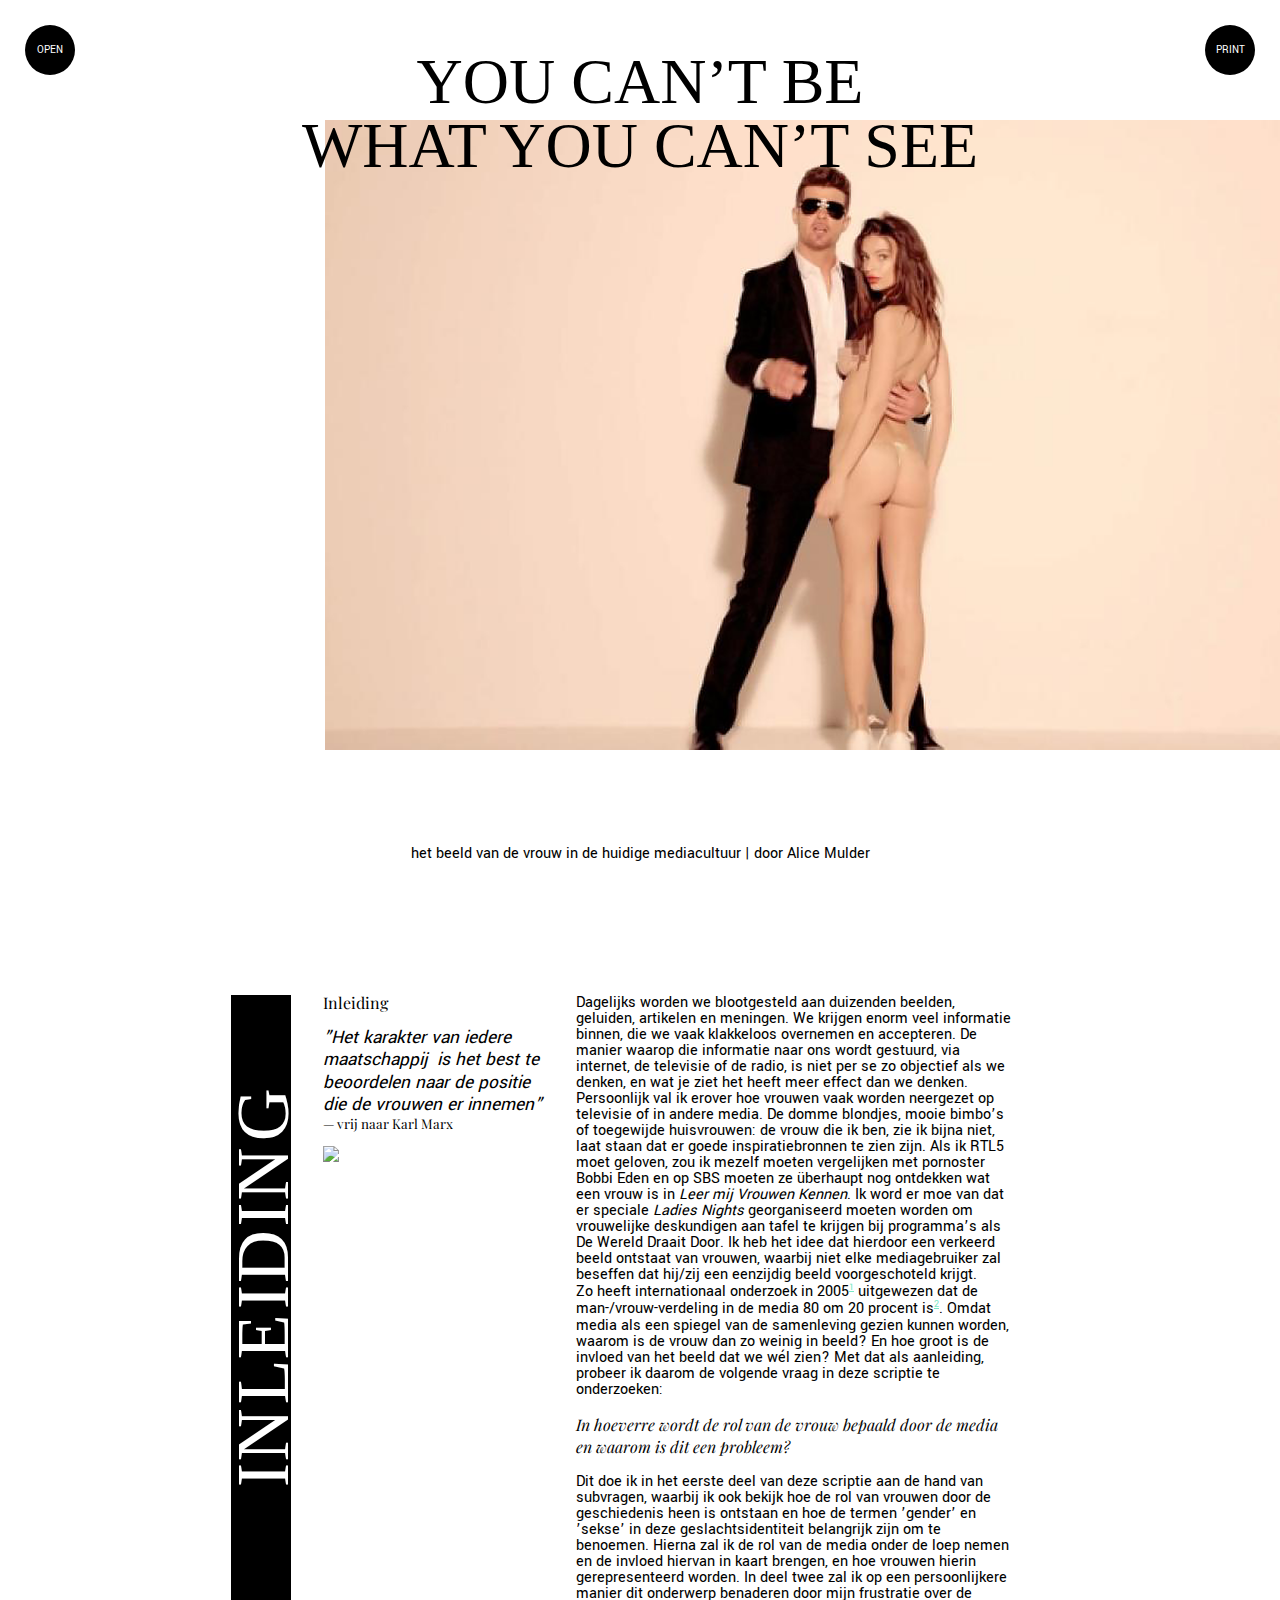
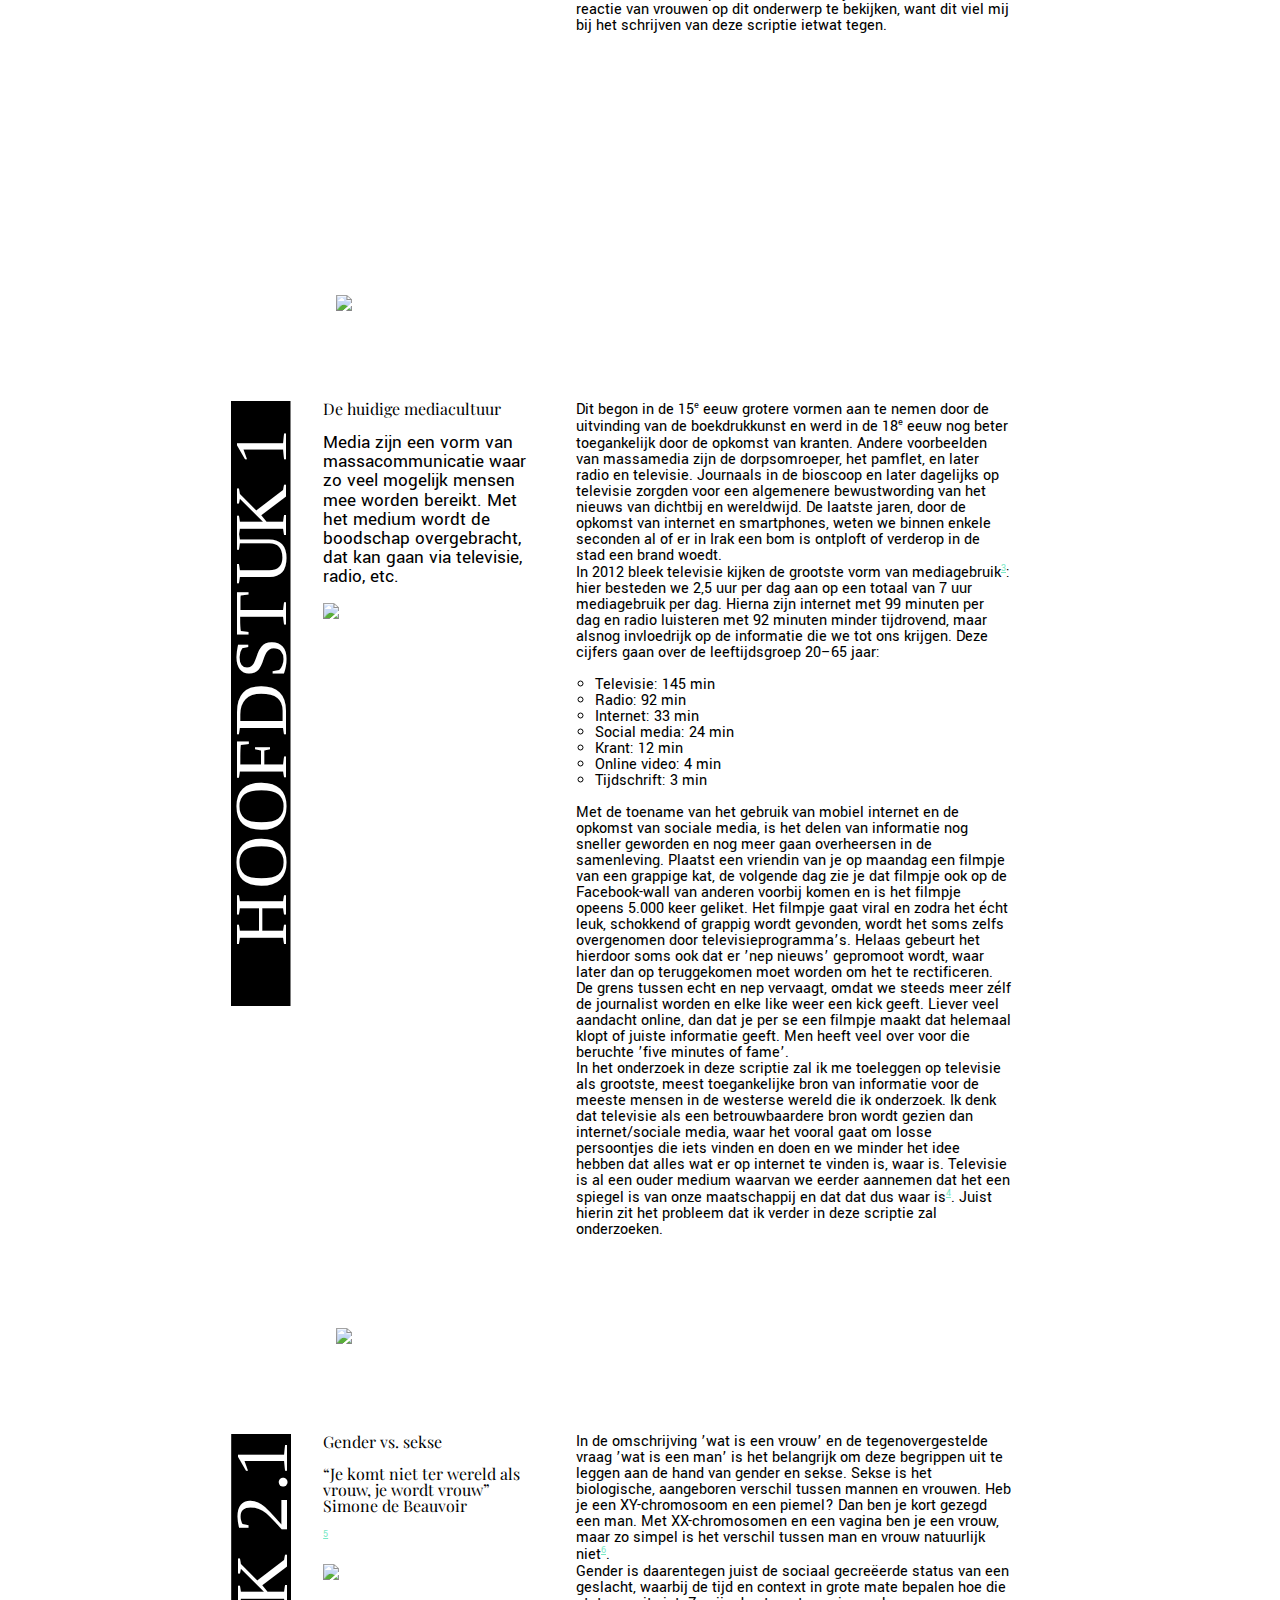
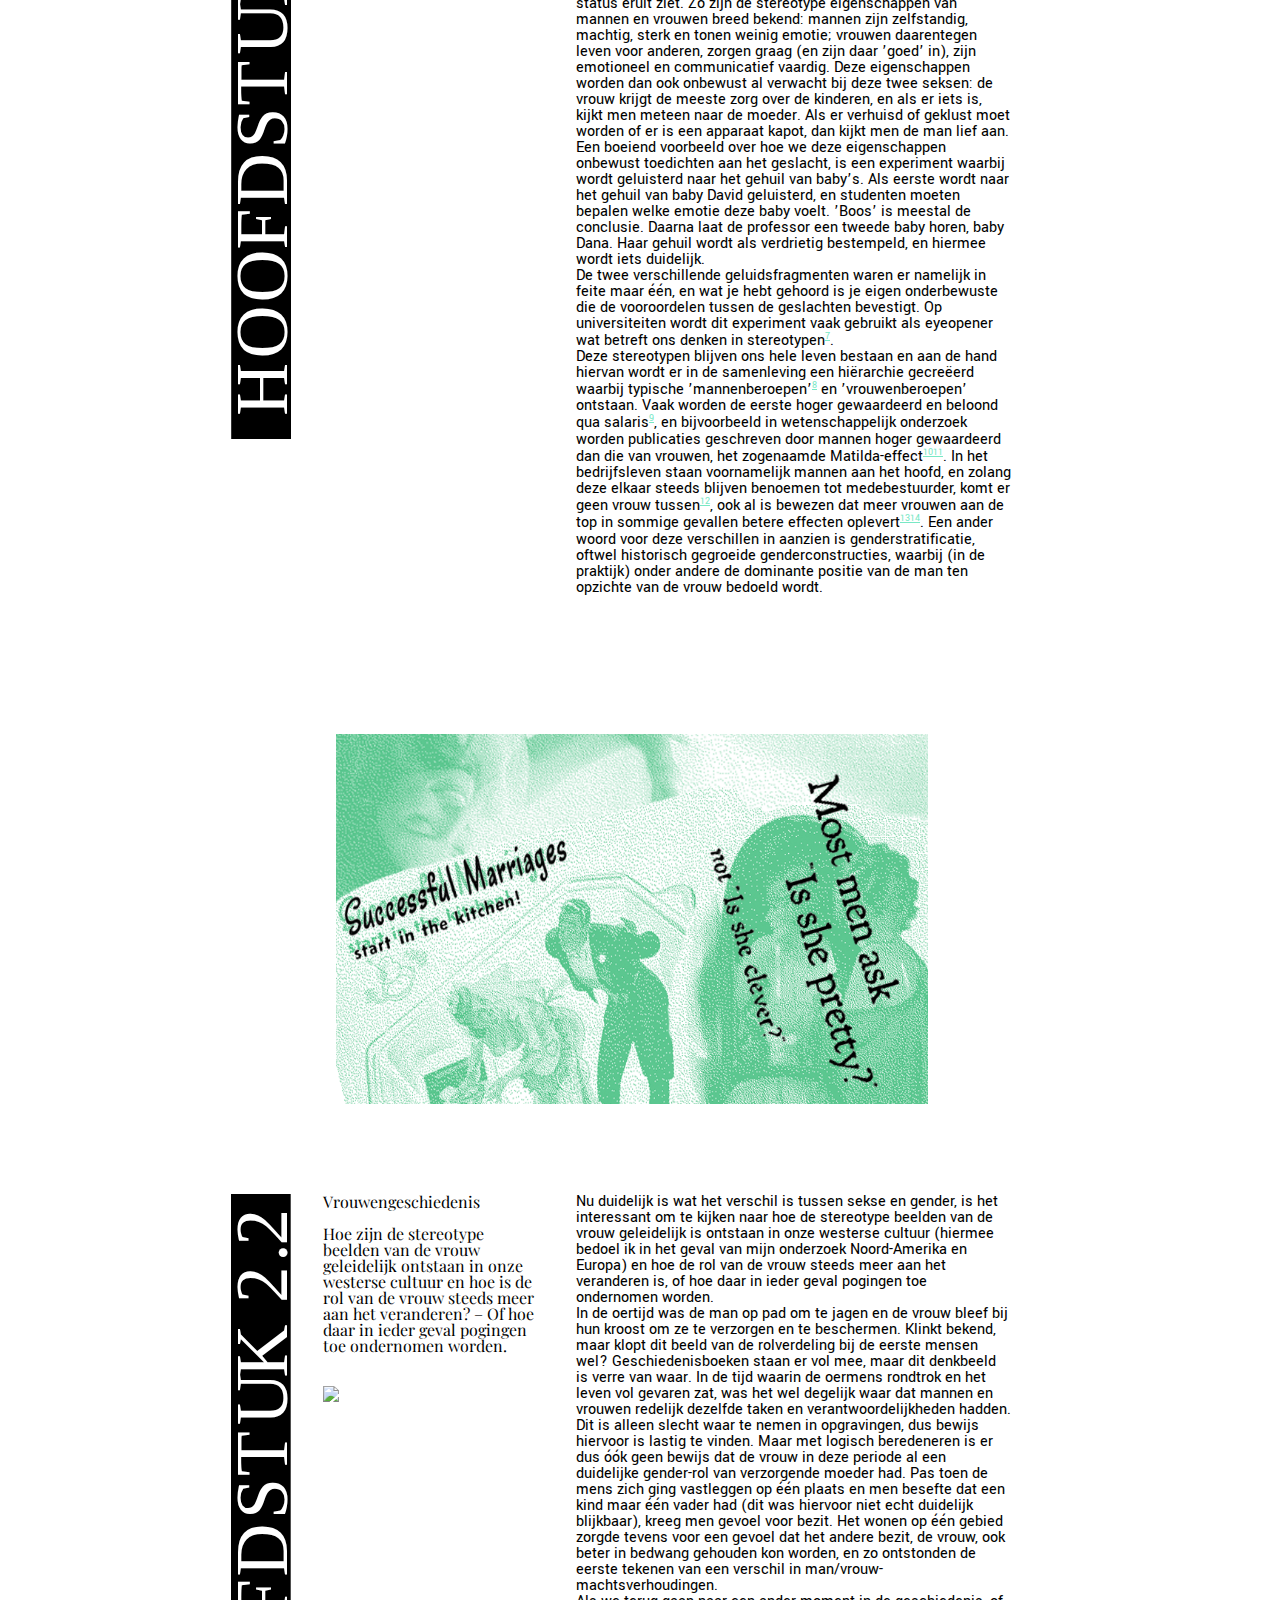
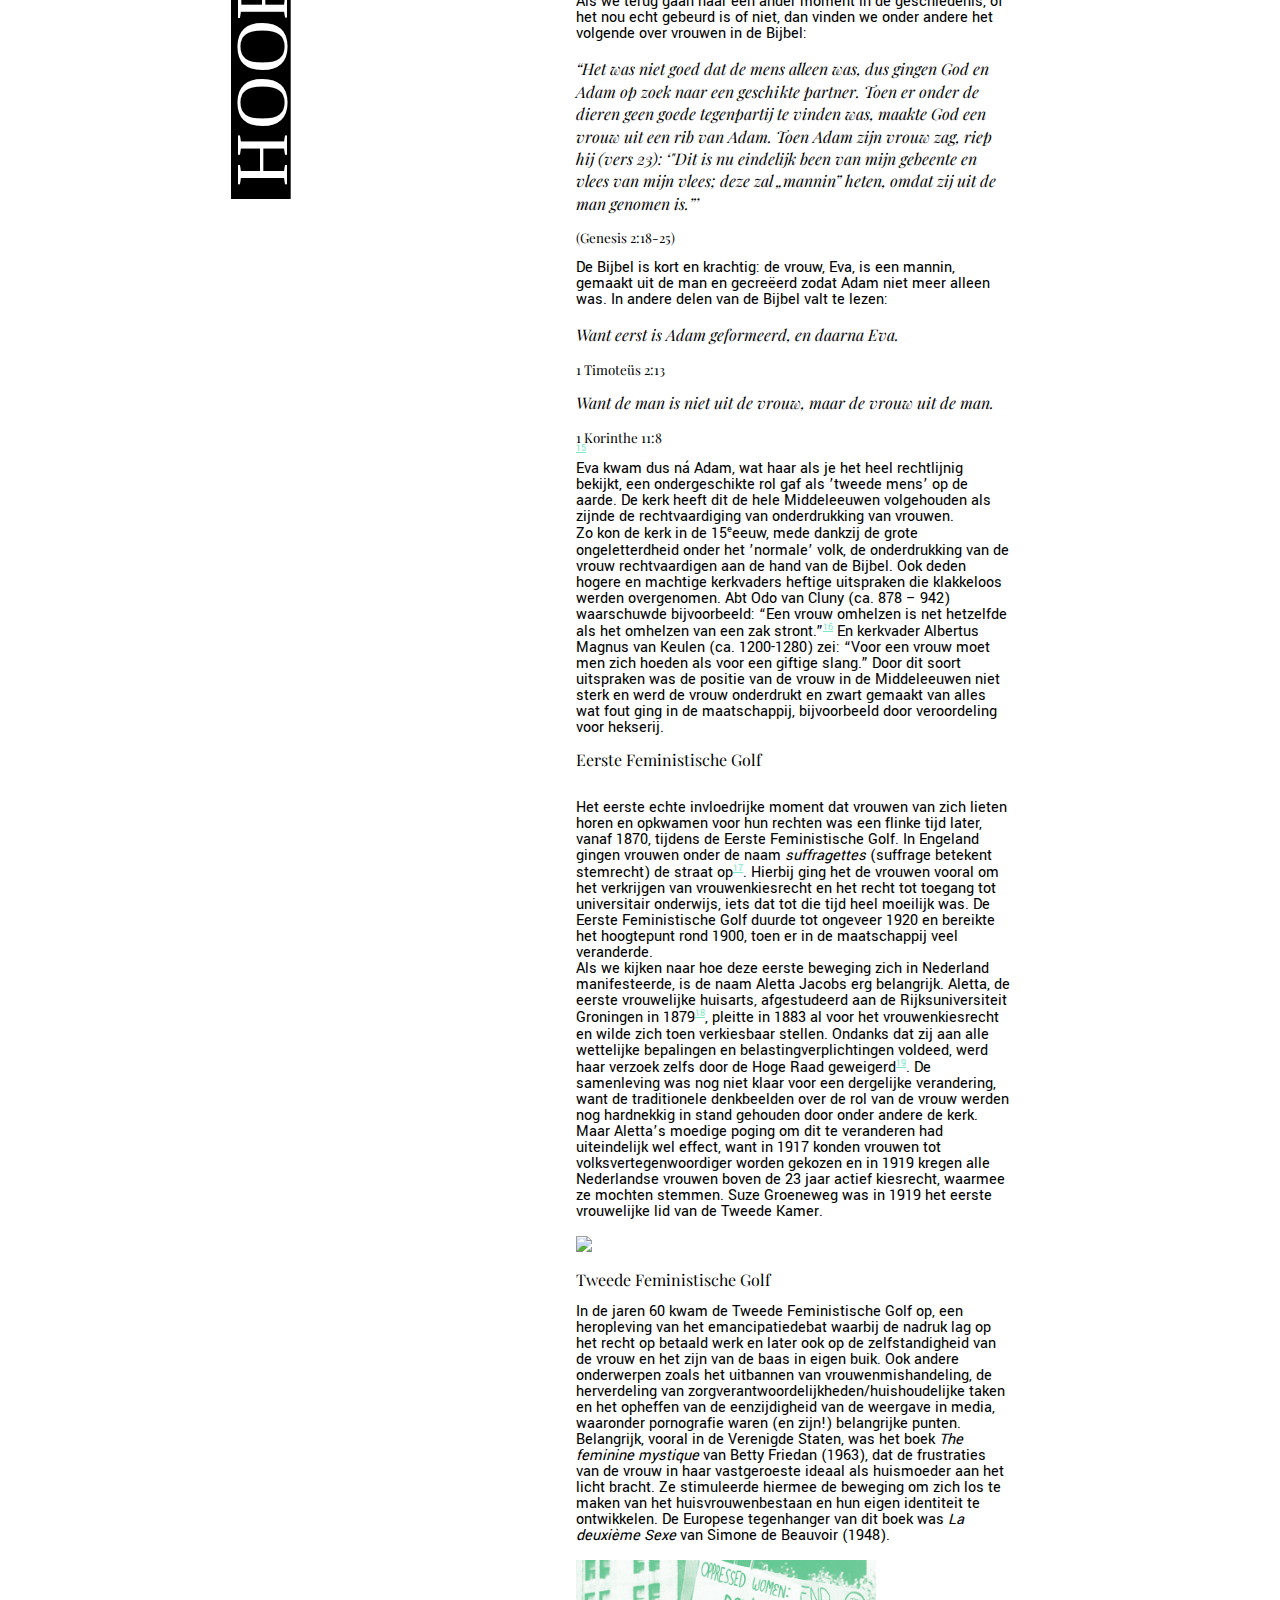
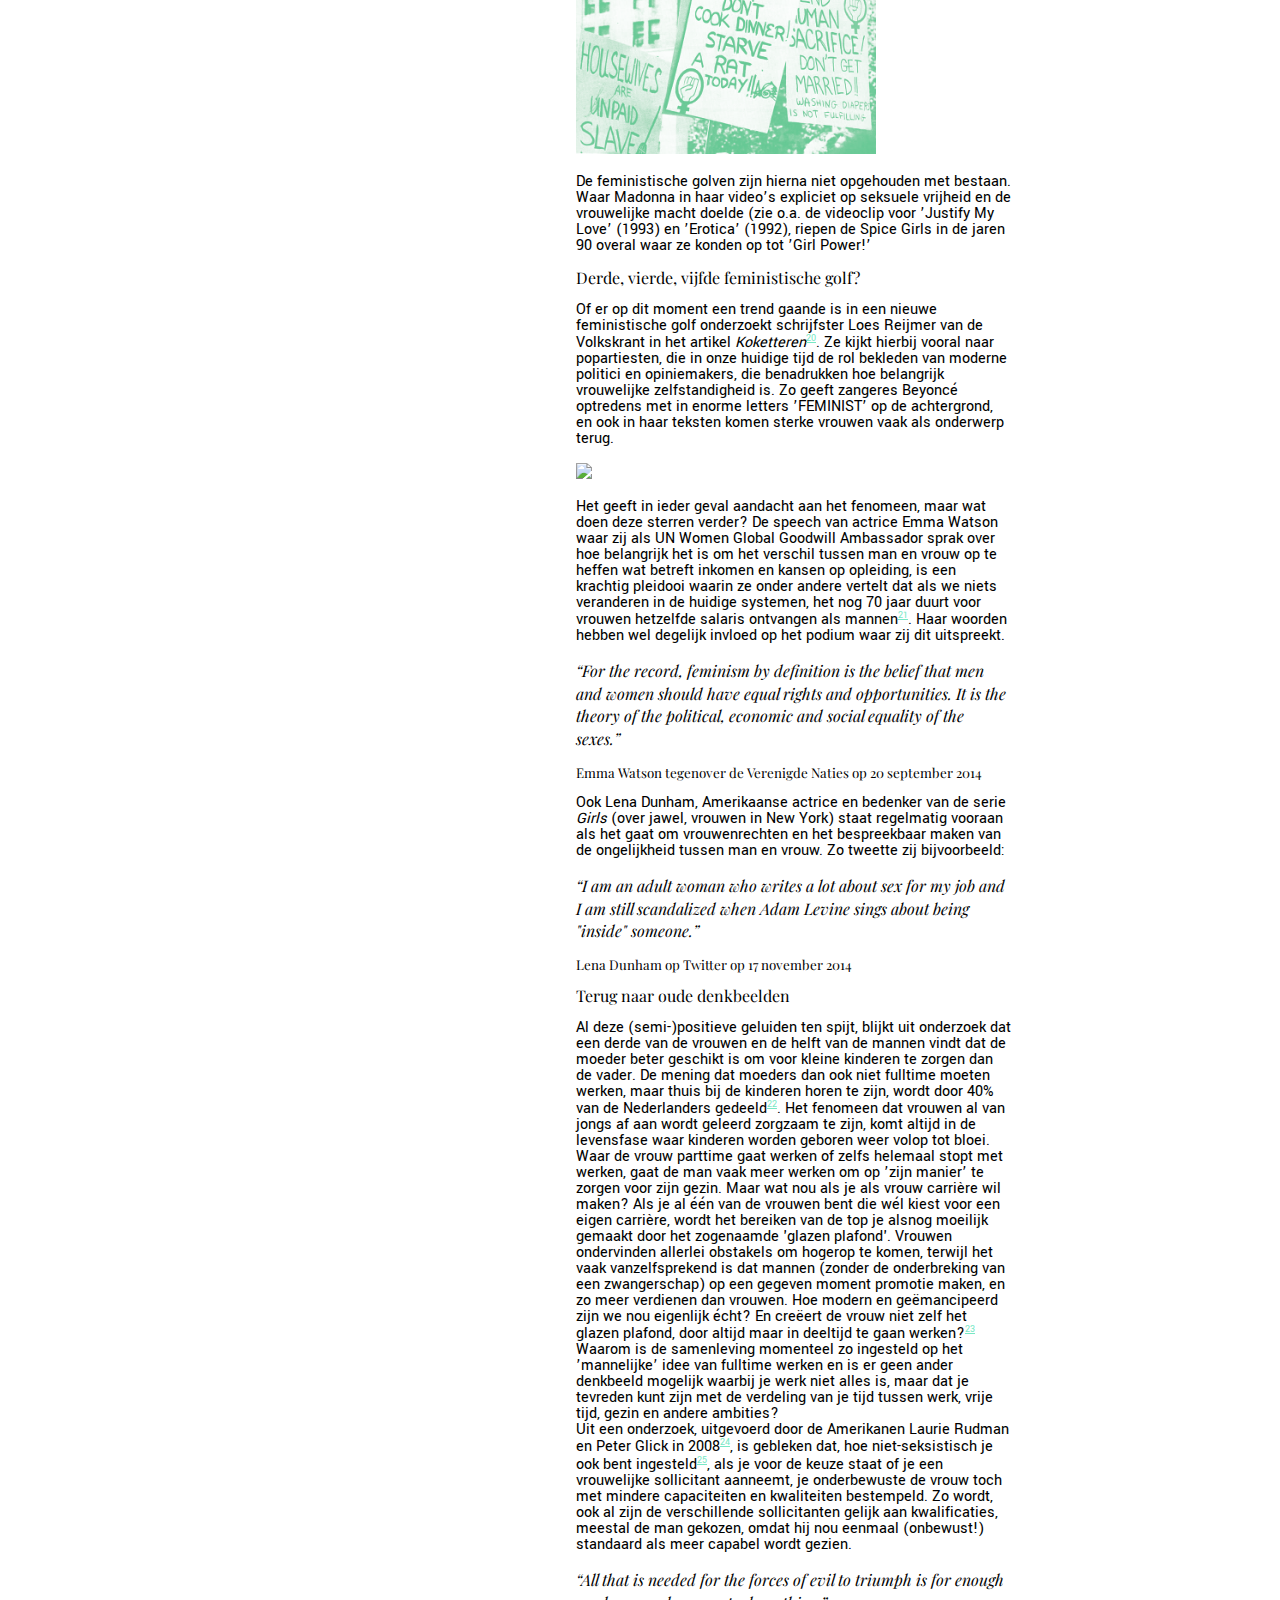
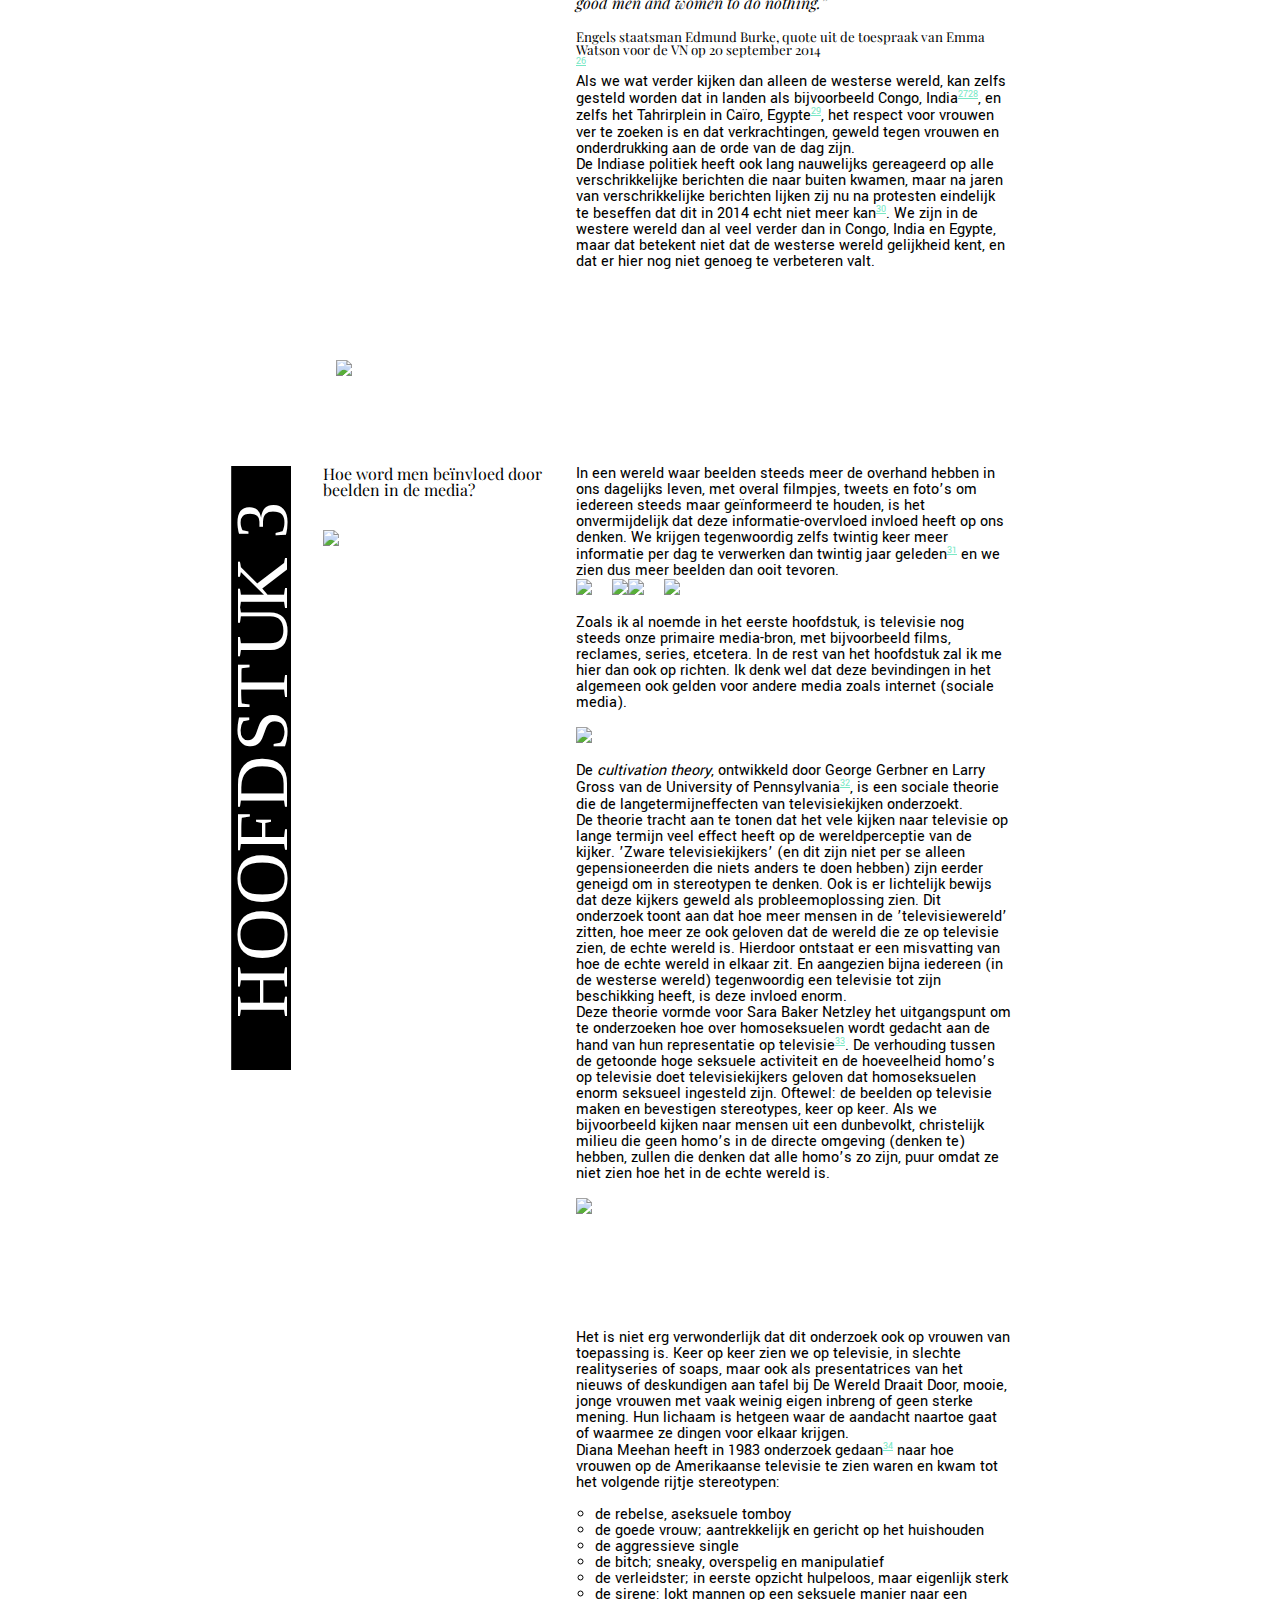
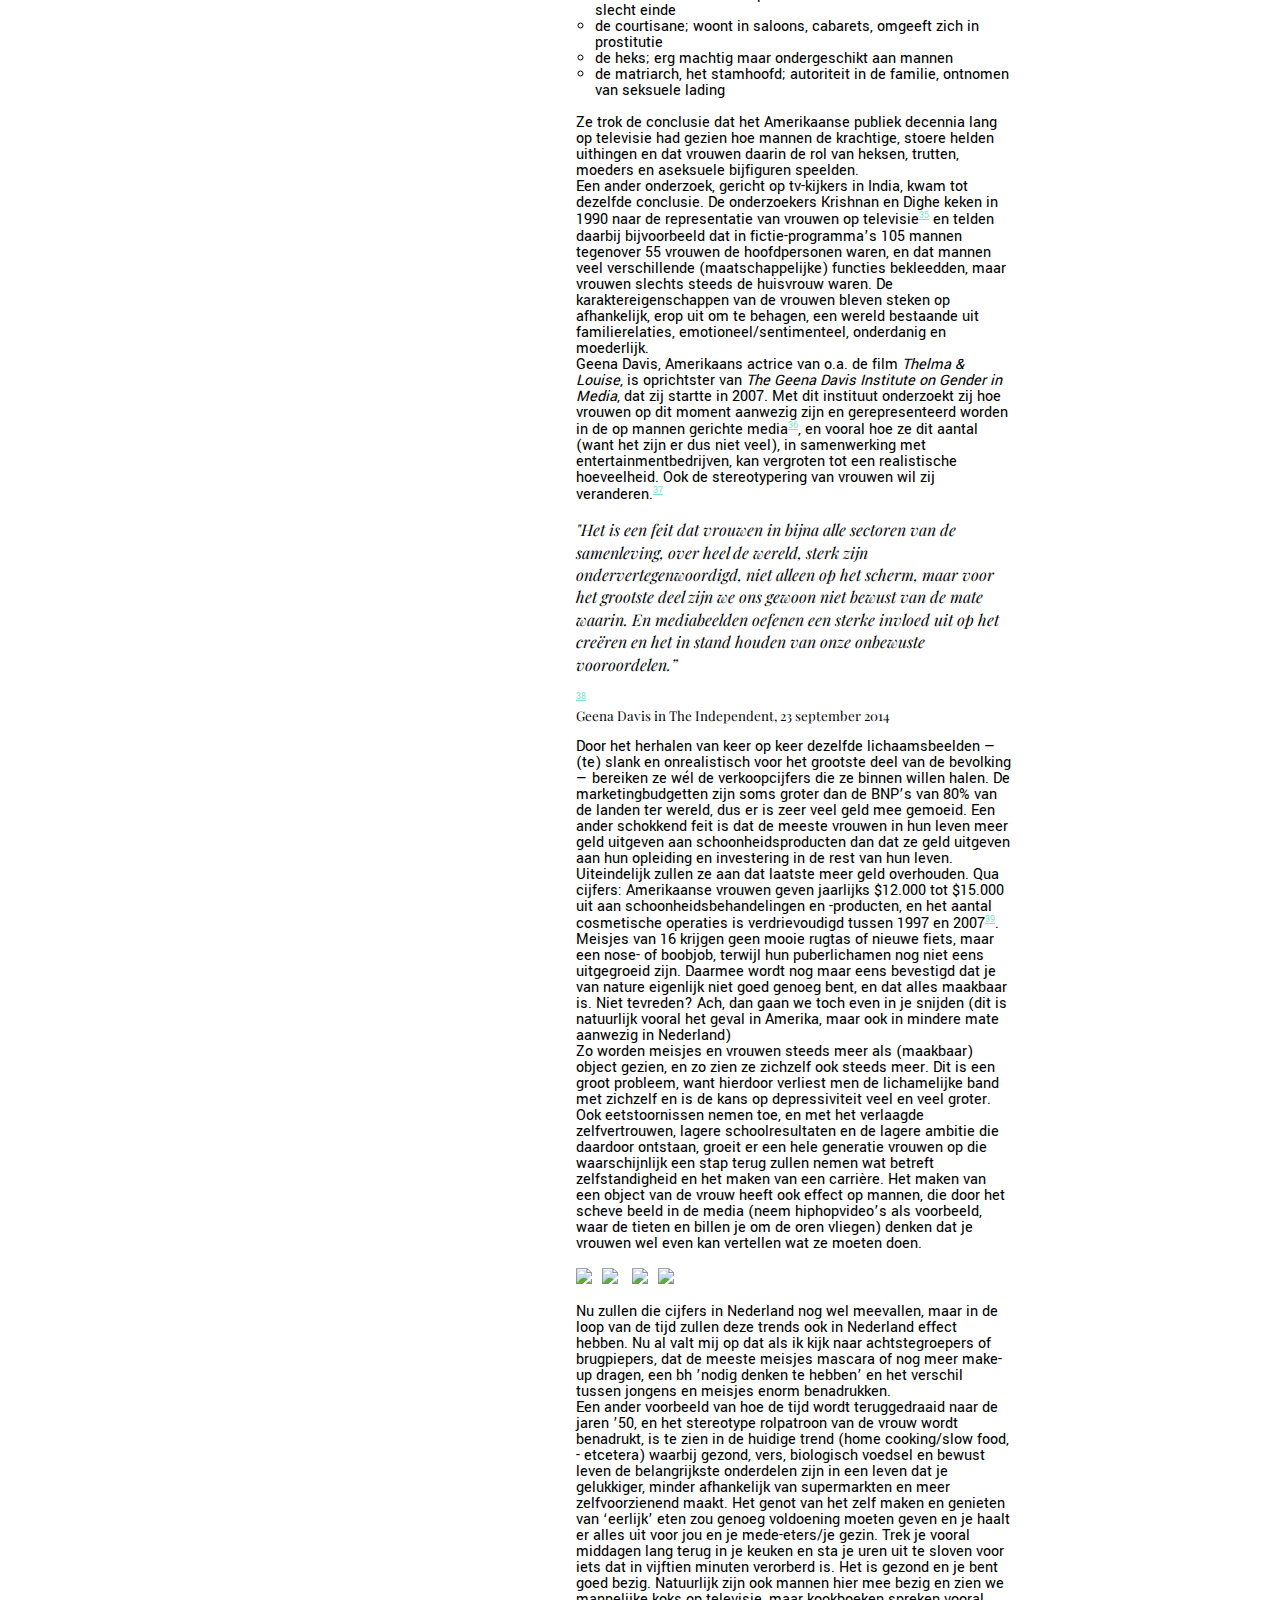
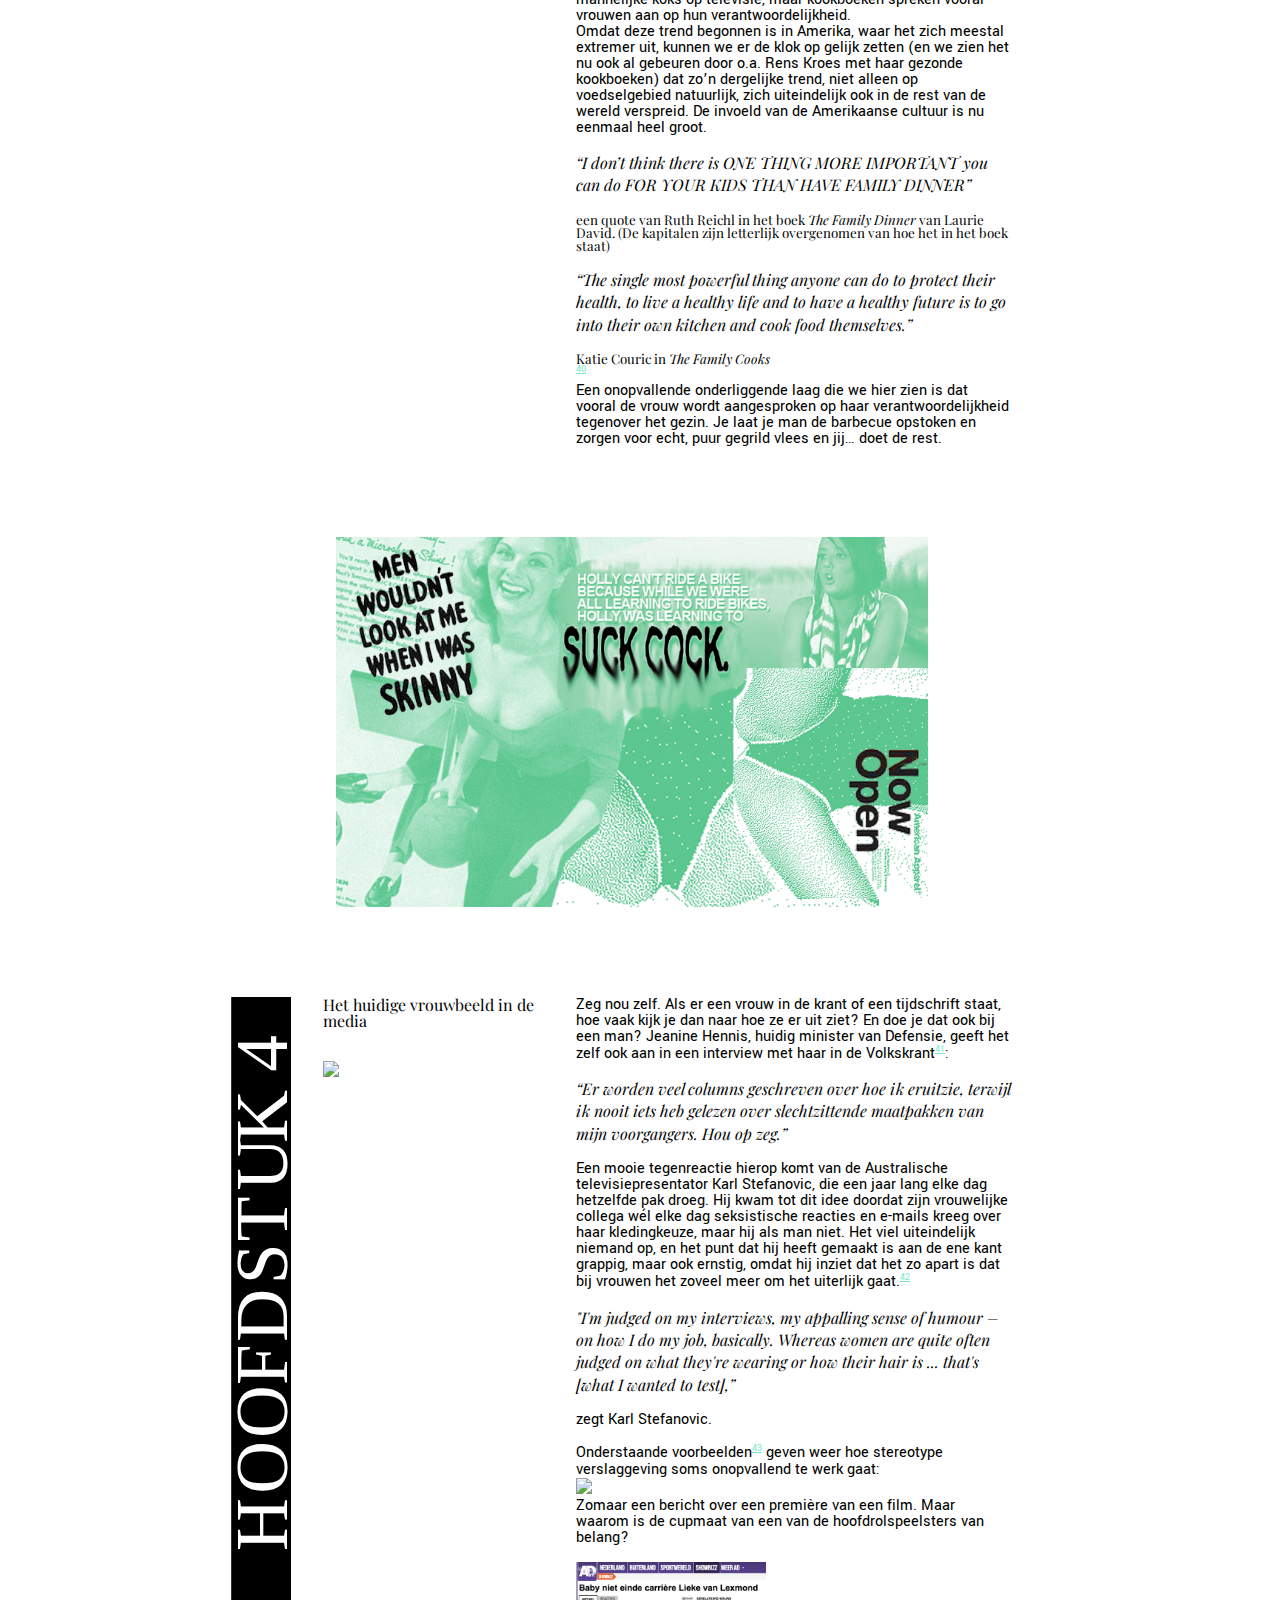
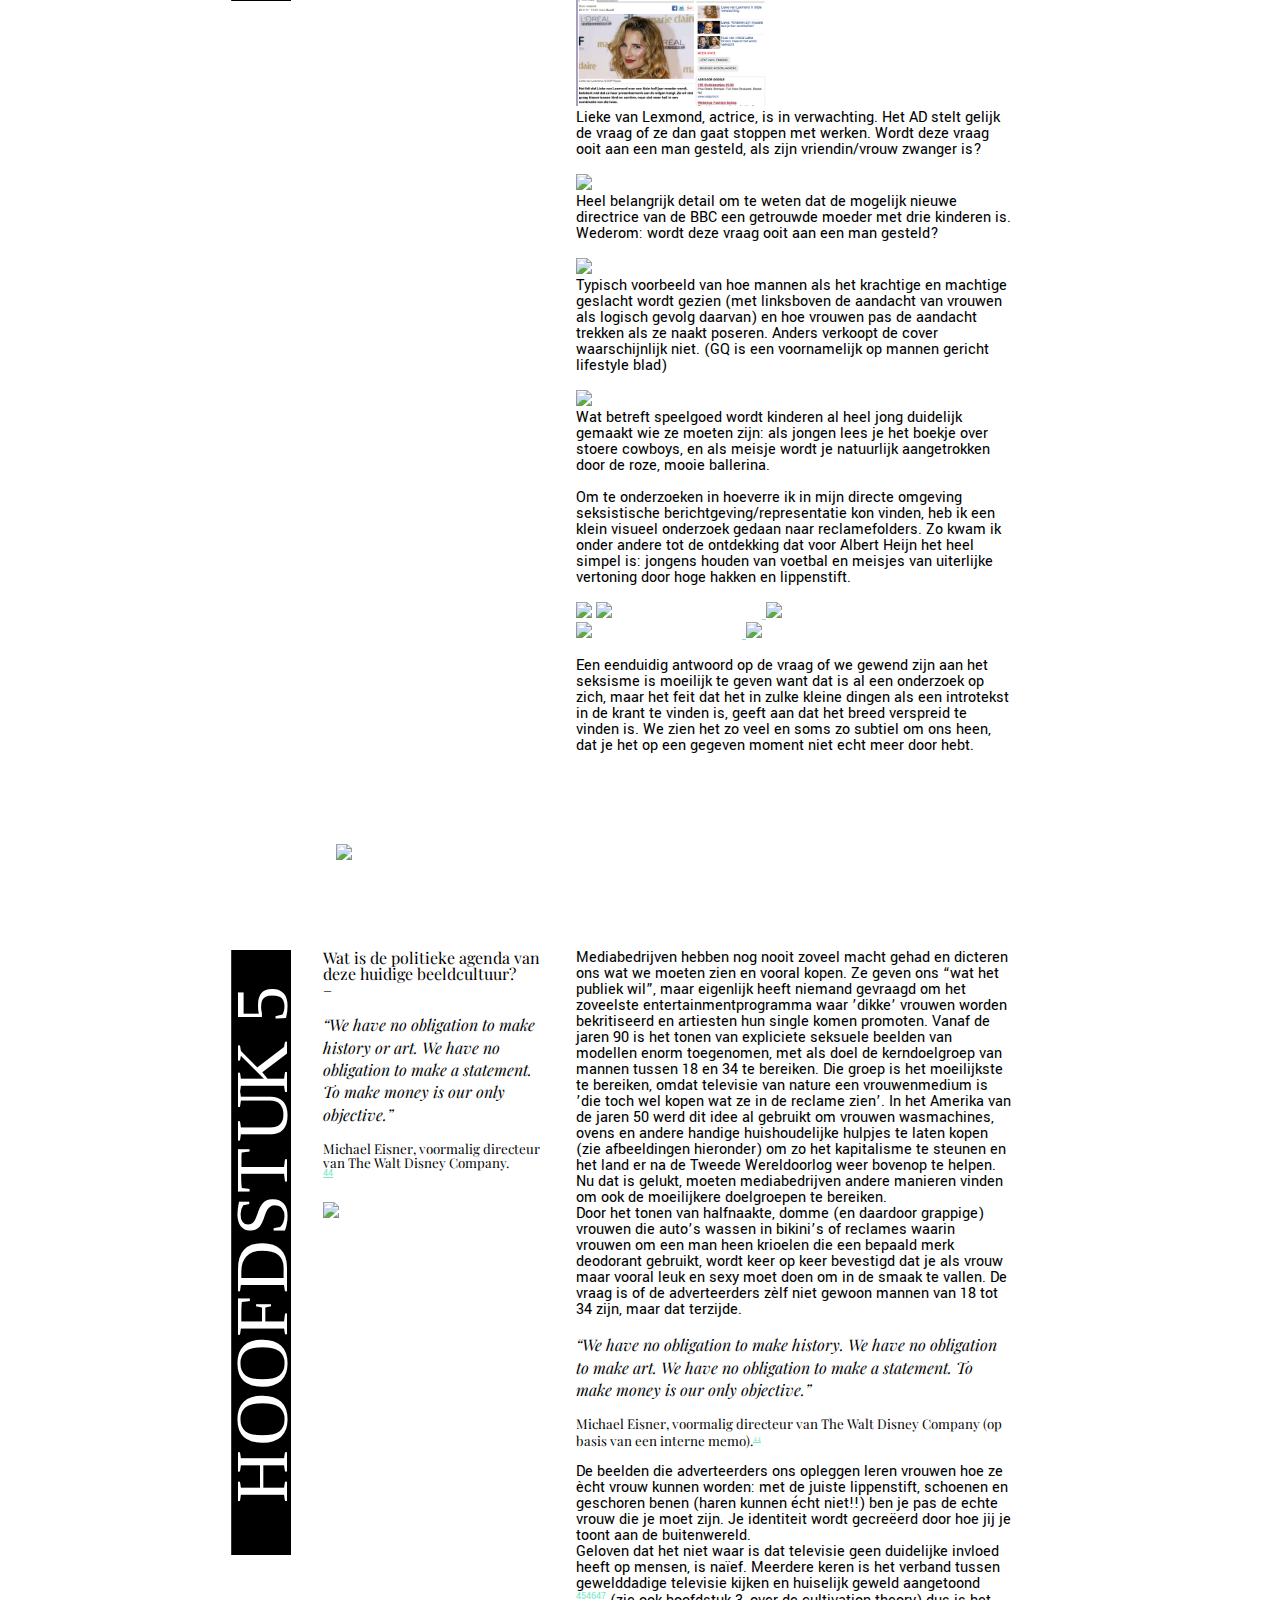
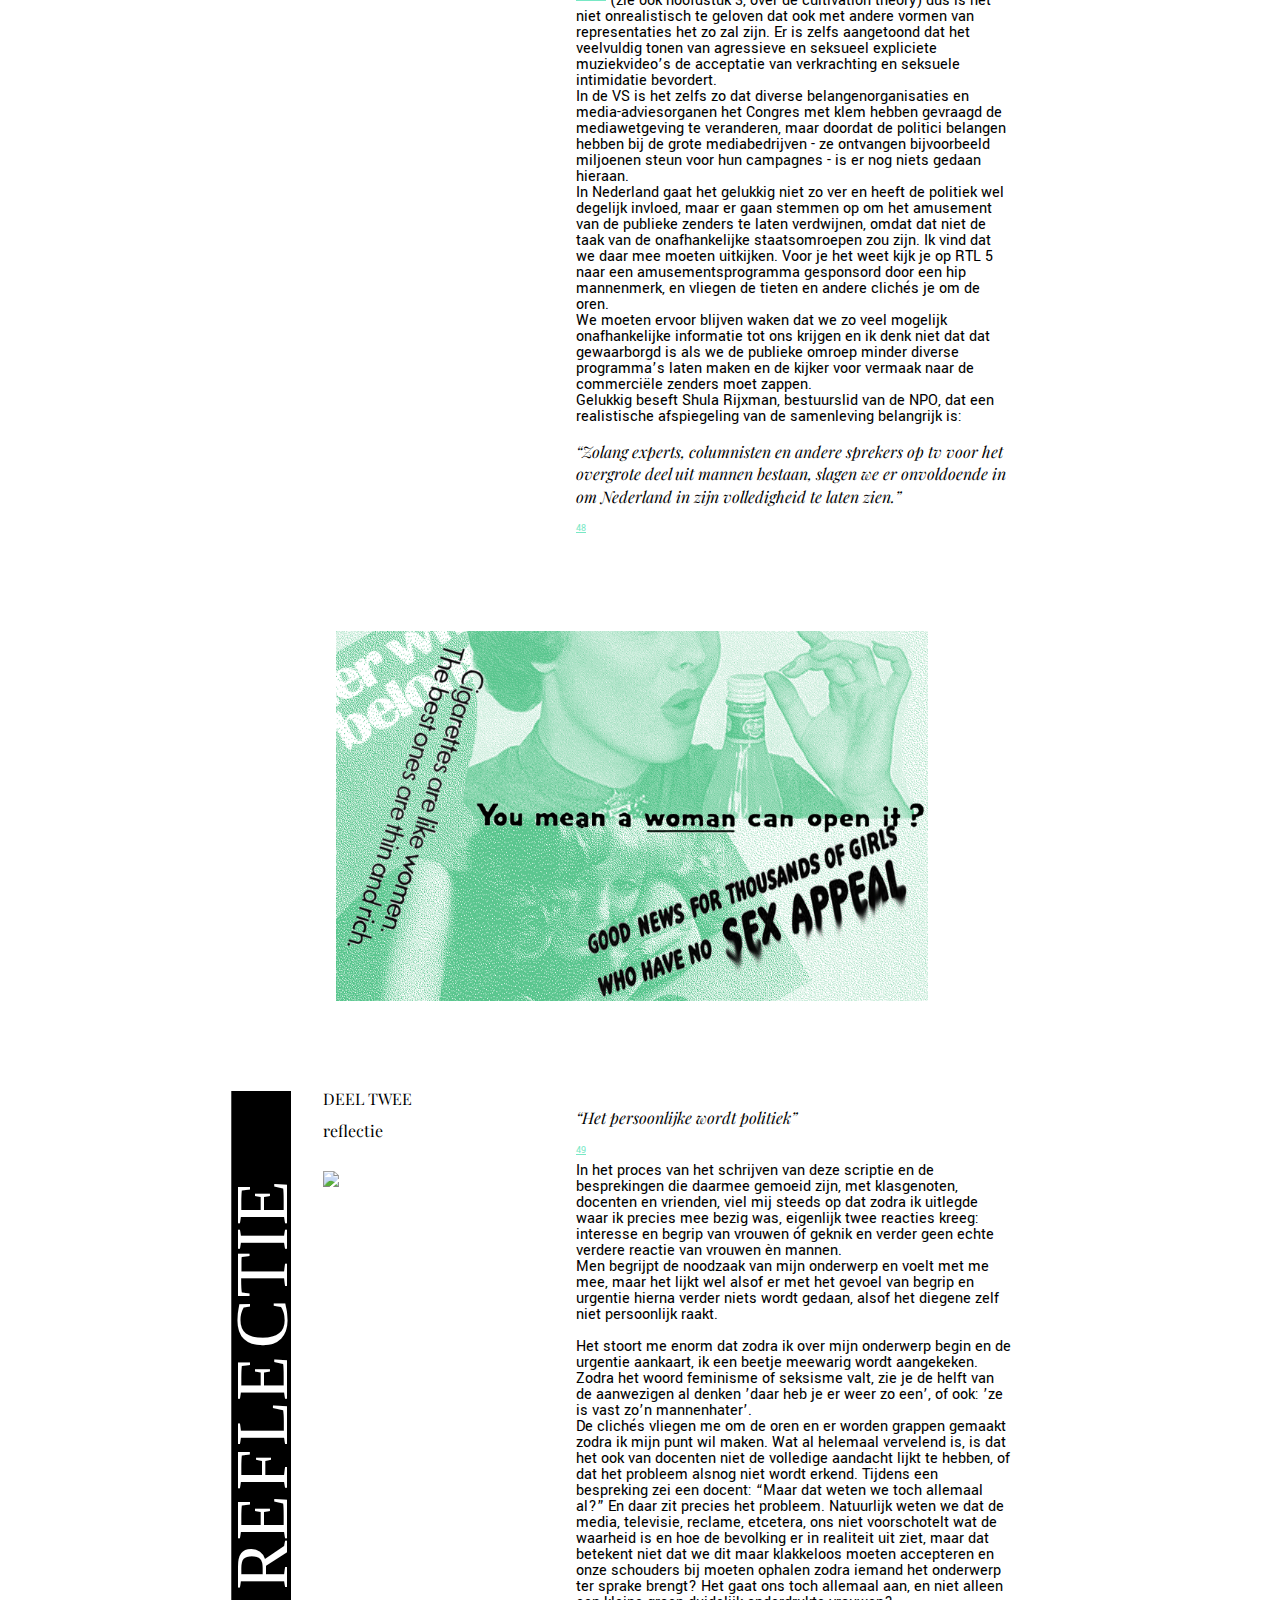
==== commit 37b5ffc3: "boem, verkeerde aanpassingen" ====
--- a/index.html
+++ b/index.html
@@ -13,12 +13,10 @@
     <meta property="og:title" content="You can't be what you can't see" /><!-- The title that appears on Facebook-->
     <meta property="og:description" content="Thesis by Alice Mulder about the feminine identity and the way it’s been crafted by media and psychology." />
 
-    <meta property="dc:title" content="You can't be what you can't see" /><!-- Specify the title with the Dublin Core Metadata standard for archival purposes-->
-	<meta property="dc:creator" content="Alice Mulder" /><!-- Specify the author with the Dublin Core Metadata standard for archival purposes-->
-
-	<!-- <divnk type="text/css" rel="stylesheet" href="css/webfonts/charter/stylesheet.css"> -->
-    <link href='https://fonts.googleapis.com/css?family=Yantramanav:300,700|Playfair+Display:400italic' rel='stylesheet' type='text/css'>
-
+    <meta property="dc:title" content="You can't be what you can't see" />
+	<meta property="dc:creator" content="Alice Mulder" />
+   
+    <link href='https://fonts.googleapis.com/css?family=Yantramanav:300,700|Playfair+Display:400italic' rel='stylesheet' type='text/css'/>
     <link type="text/css" rel="stylesheet" href="style.css"/>
 
     <!--[if lt IE 9]>
@@ -29,14 +27,13 @@
 <body>
     <div id="wrapper">
         <div id="cover">
-            <div class="menu_toggle cover_side"></div>
             <div class="cover_title">YOU CAN&rsquo;T BE <br> WHAT YOU CAN&rsquo;T SEE</div>
             <div id="cover_inner">
-                <!-- COVER IMAGE IN STYLESHEET -->
+                <img src="img/cover–robin-thicke.png" height="100%">
             </div>
 
             <div id="cover_caption">het beeld van de vrouw in de huidige mediacultuur | <strong>door Alice Mulder</strong>
-                <div id="start_reading" data-target="#inleiding">Begin met lezen</div>
+                <!-- <div id="start_reading" data-target="#inleiding">Begin met lezen</div> -->
             </div>
         </div>
 
@@ -215,14 +212,6 @@
 
                         <a id="thumbnail"><img src="img/Vrouwenprotest-amsterdam-mint.png" width="300px"></a>
                         <div id="title"><h4>Vrouwenprotest in Amsterdam, 15 februari 1914</h4></div><br>
-                        <br>
-                        <br>
-                        <br>
-                        <br>
-                        <br>
-                        <br>
-                        <br>
-                        <br>
                      
                         <h2>Tweede Feministische Golf</h2>
 
@@ -232,13 +221,6 @@
 
                         <a id="thumbnail"><img src="img/1970NYCmarch-mint.png" width="300px"></a>
                         <div id= "title"><h4>Protest in New York, 1970</h4></div><br>
-                        <br>
-                        <br>
-                        <br>
-                        <br>
-                        <br>
-                        <br>
-                        <br>
 
                         <p>De feministische golven zijn hierna niet opgehouden met bestaan. Waar Madonna in haar video’s expliciet op seksuele vrijheid en de vrouwelijke macht doelde (zie o.a. de videoclip voor ’Justify My Love’ (1993) en ’Erotica’ (1992), riepen de Spice Girls in de jaren 90 overal waar ze konden op tot ’Girl Power!’</p>
                         <br>
@@ -248,12 +230,7 @@
                         <br>
 
                         <a id="thumbnail"><img src="img/Beyonce-feminist-mint.png" width="300px"></a>
-                        <div id= "title"><h4>Beeld uit de concertreeks van Beyoncé, 2014</h4></div><br>
-                        <br>
-                        <br>
-                        <br>
-                        <br>
-                        <br>
+                        <div id="title"><h4>Beeld uit de concertreeks van Beyoncé, 2014</h4></div><br>
 
                         <p>Het geeft in ieder geval aandacht aan het fenomeen, maar wat doen deze sterren verder? De speech van actrice Emma Watson waar zij als UN Women Global Goodwill Ambassador sprak over hoe belangrijk het is om het verschil tussen man en vrouw op te heffen wat betreft inkomen en kansen op opleiding, is een krachtig pleidooi waarin ze onder andere vertelt dat als we niets veranderen in de huidige systemen, het nog 70 jaar duurt voor vrouwen hetzelfde salaris ontvangen als mannen<sup id="fnref:21"><a href="#fn21" rel="footnote">21</a></sup>. Haar woorden hebben wel degelijk invloed op het podium waar zij dit uitspreekt.</p>
 
--- a/style.css
+++ b/style.css
@@ -57,16 +57,15 @@
 html, body {
   box-sizing: border-box;
   font-family: "Yantramanav", sans-serif;
-  overflow: hidden;
 }
 
 *, *::before, *:after {
   box-sizing: inherit;
 }
 
-h1, h2, h3, h5
-{
-    font-family: 'Playfair Display', serif;
+h1, h2, h3, h4, h5, h6
+{
+    font: normal normal 1em/1em "Playfair Display", serif;
     margin-bottom: 1em;
 }
 
@@ -84,7 +83,7 @@
 }
 #titel h2
 {
-    font: italic 4vw/6em "Playfair Display", serif;
+    font: italic 5vw/6em "Playfair Display", serif;
     padding: 0;
 }
 #titel h6  
@@ -97,6 +96,10 @@
     font: normal 3vw/1em "Yantramanav", sans-serif;
     padding: 0;
 }
+
+i {
+    font-style: italic;
+} 
 
 sup {
   vertical-align: super;
@@ -123,20 +126,21 @@
   margin: 50px auto;
   width: 70vh;
   height: 70vh;
-  background: url("img/cover–robin-thicke.png") center no-repeat;
-  background-size: cover;
-}
-#cover_title {
+}
+#cover #cover_inner img {
+  margin-top: 70px;
+  height: 100%;
+}
+.cover_title {
     position: absolute;
-    z-index: 2;
+    z-index: 1;
     width: 100vw;
     font: normal normal 48pt/1em 'Times', serif;
     text-align: center;
 }
-
 #cover #cover_caption {
   position: absolute;
-  bottom: 60px;
+  bottom: 30px;
   width: 100vw;
   text-align: center;
   line-height: 2em;
@@ -230,6 +234,7 @@
   margin: 1.2em 0;
   margin-right: -16vw;
   word-break: break-all;
+  color: #78E8C5;
 }
 .hoofdstuk .broodtekst .footnote p, .hoofdstuk .broodtekst .footnote a {
   font-size: 9pt;
@@ -264,13 +269,42 @@
     margin-left:1.2em;
 }
 
-nav a, 
-nav a:link, 
-nav a:visited, 
-nav a:active  
-{
-    color: #78E8C5;
-    background-color: transparent; 
-    text-decoration: none;
-}
-
+a:link {
+    background-color: transparent;
+    color: #78E8C5;
+}
+
+a:visited {
+    background-color: transparent;
+    color: #78E8C5;
+}
+
+a:hover {
+    background-color: transparent;
+    color: #78E8C5;
+}
+
+a:active {
+    background-color: #78E8C5;
+    color: #78E8C5;
+}  
+
+#thumbnail {
+    display: block;
+    width: 300px;
+}
+
+#thumbnail:hover + #title {
+    display: block;
+    position: absolute;
+    background-color: black;
+    color: #78E8C5;
+}
+
+#title {
+    display: none;
+    text-align: center;
+    width: 250px;
+    padding: 10px;
+     margin-top: -75px;
+}
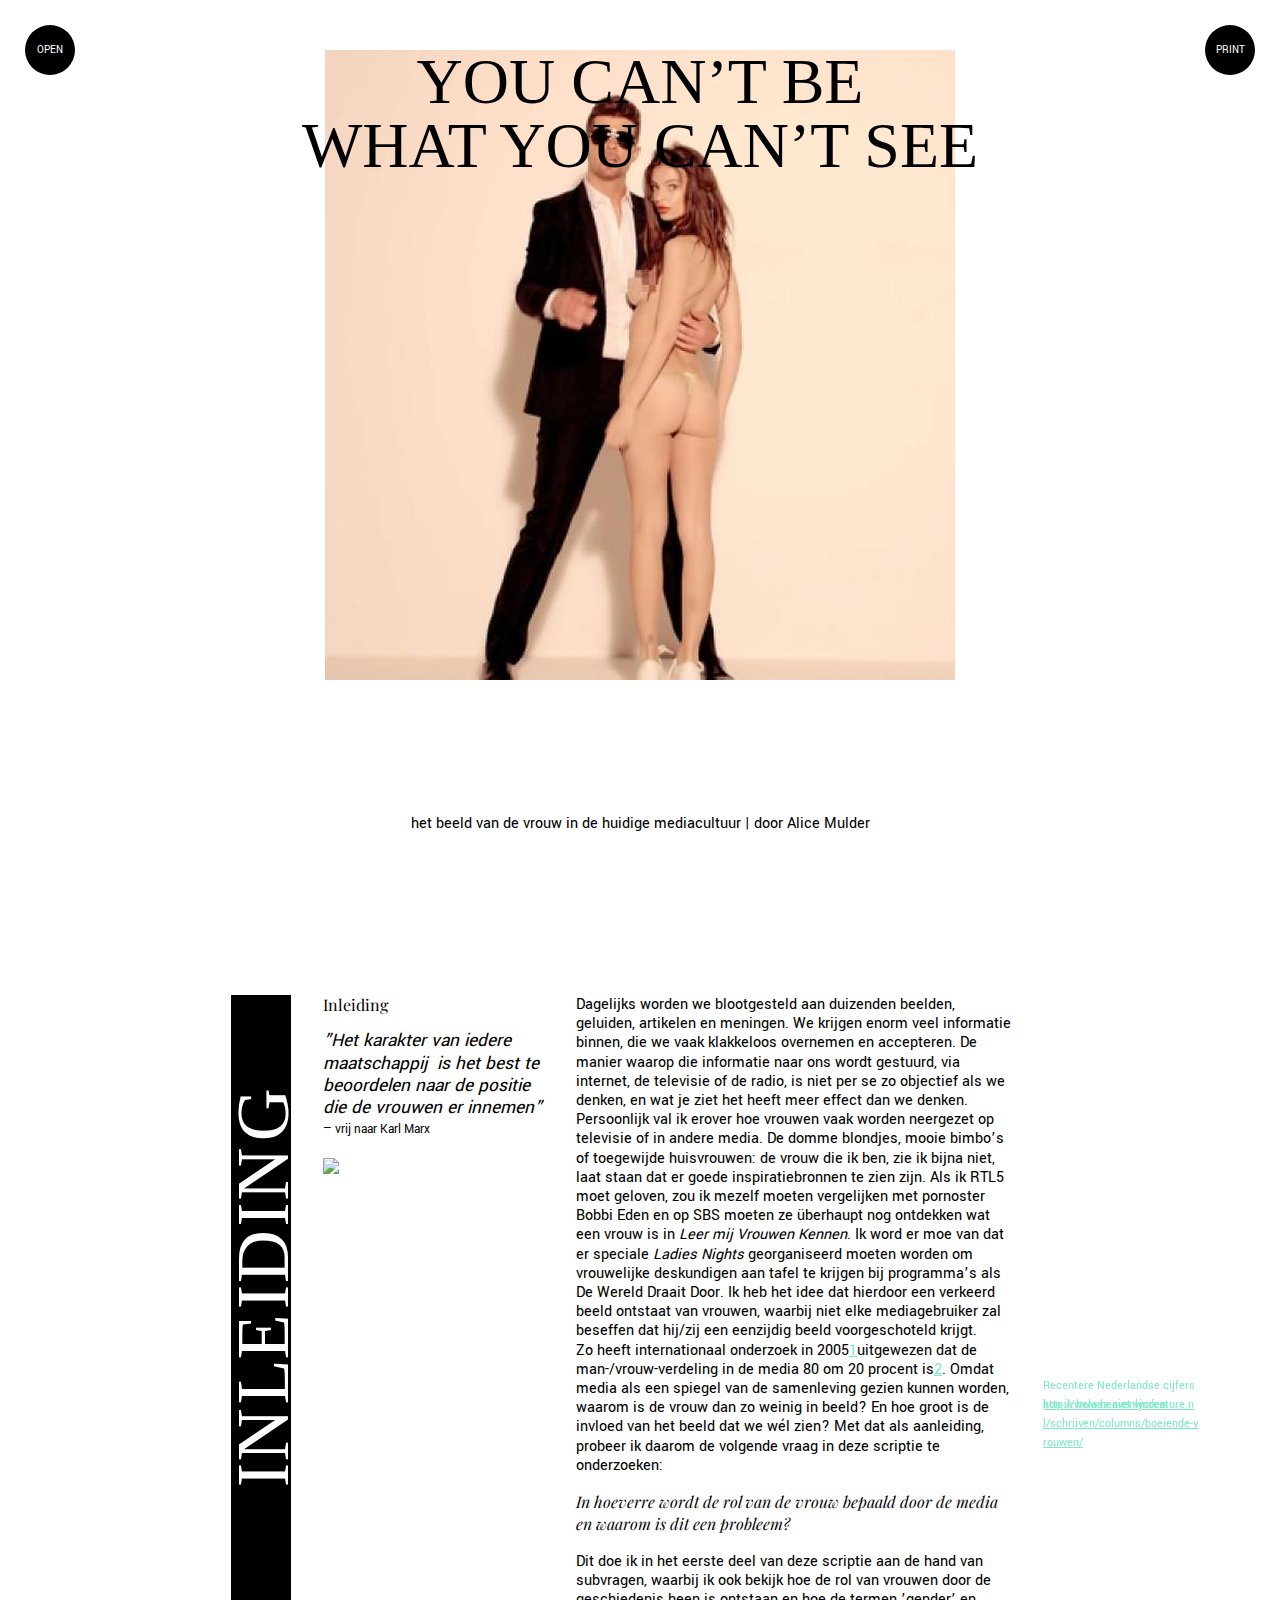
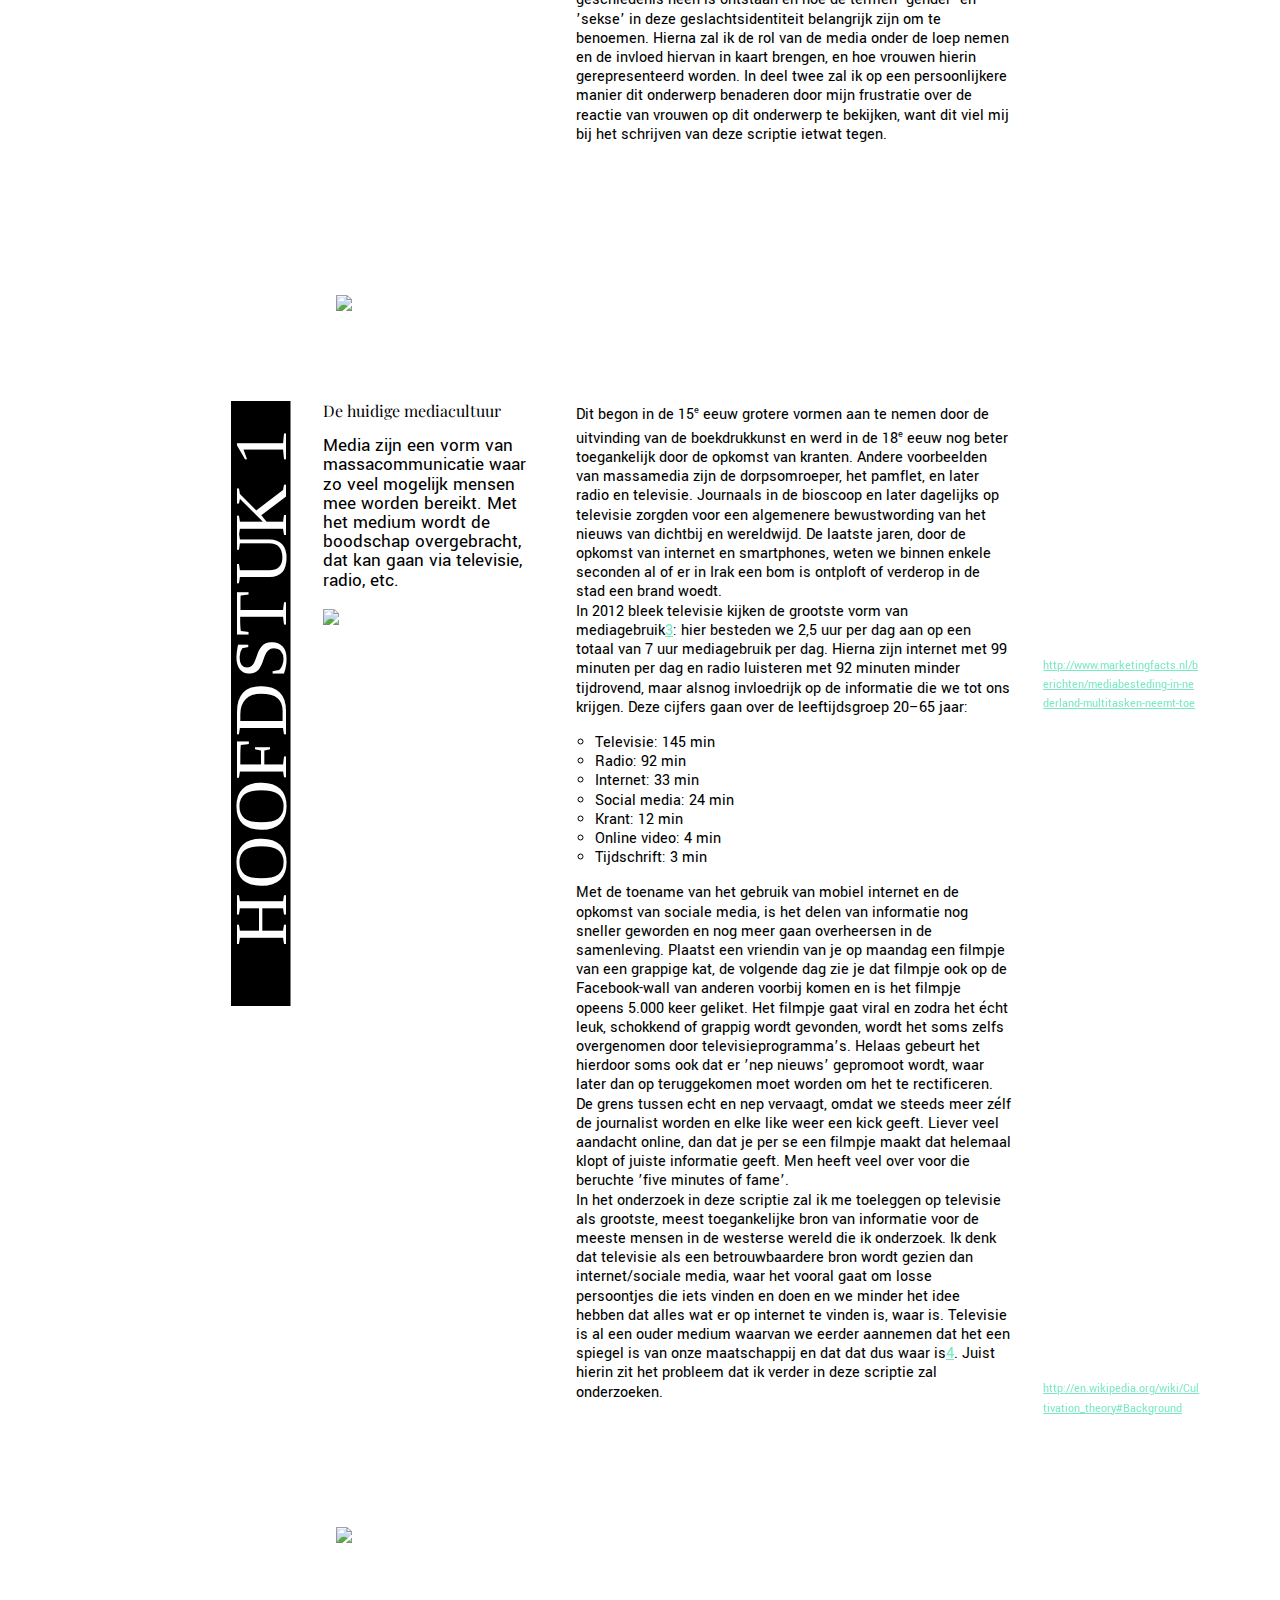
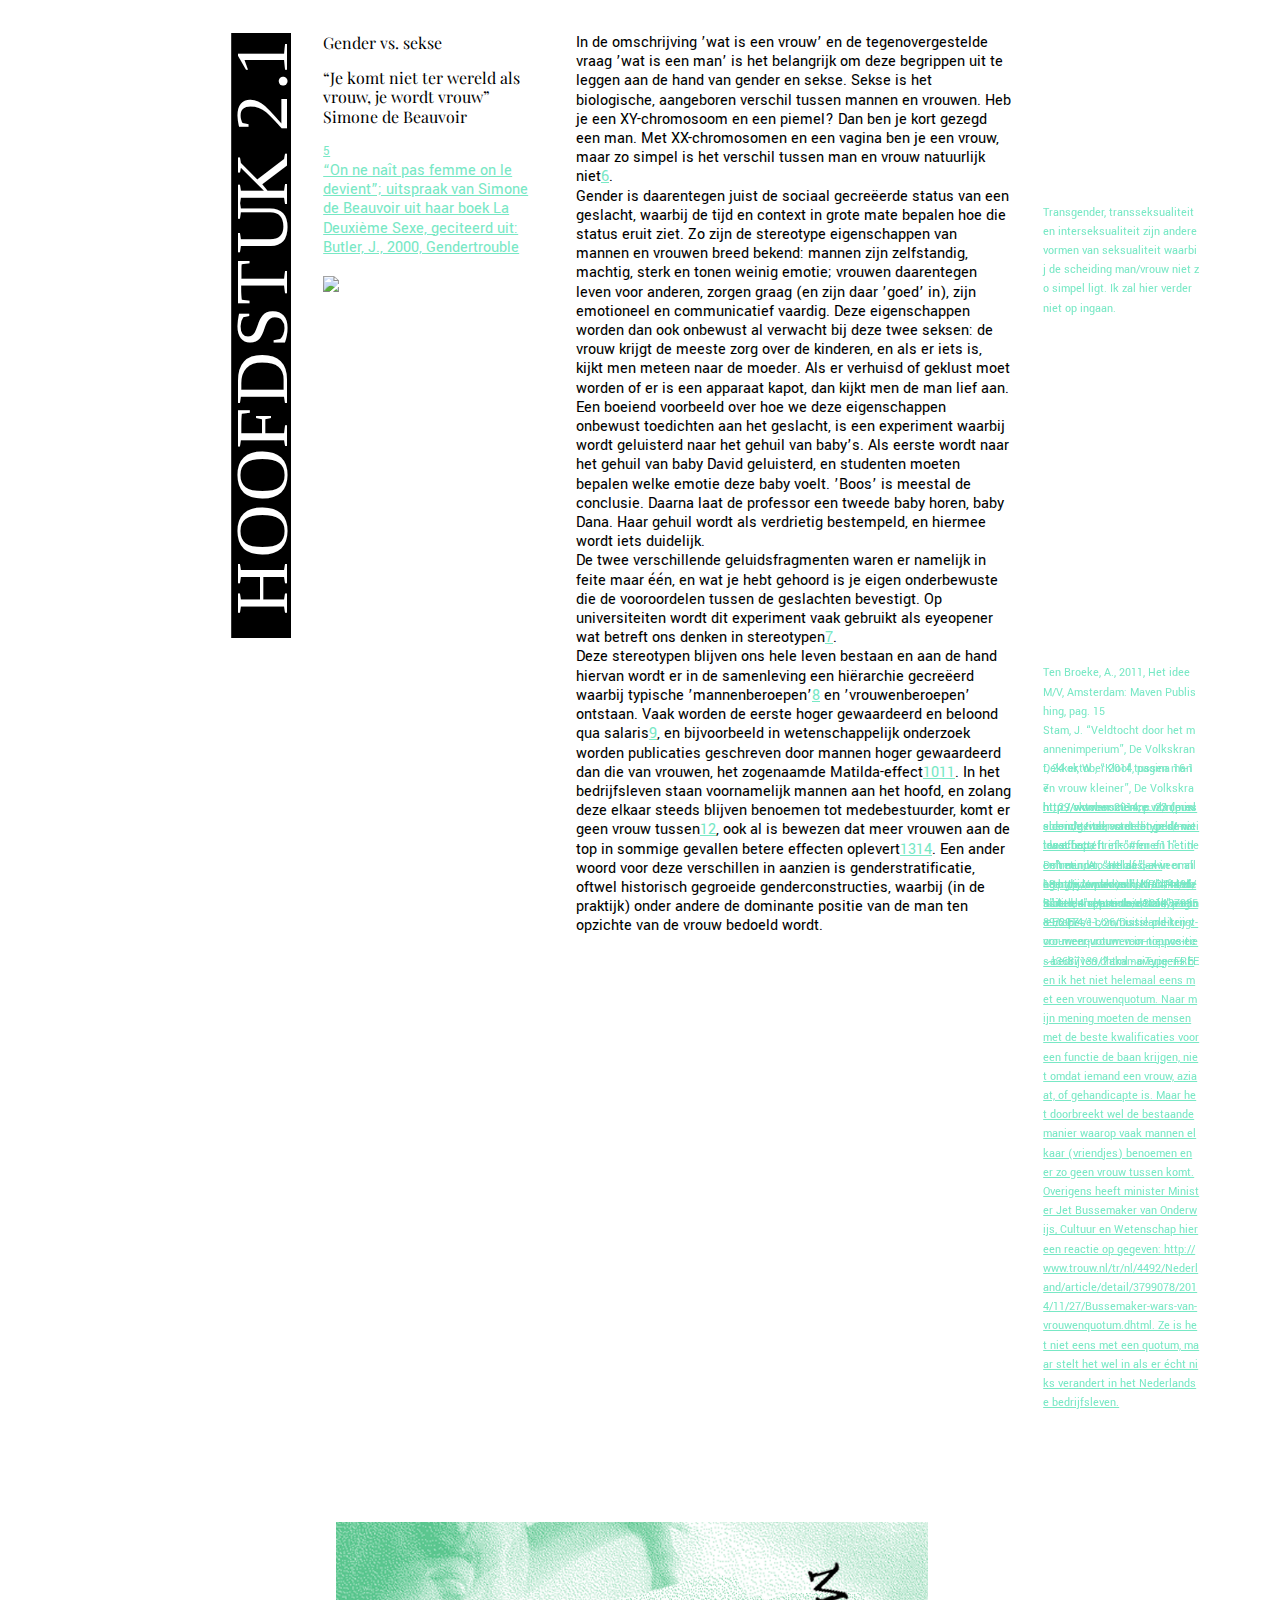
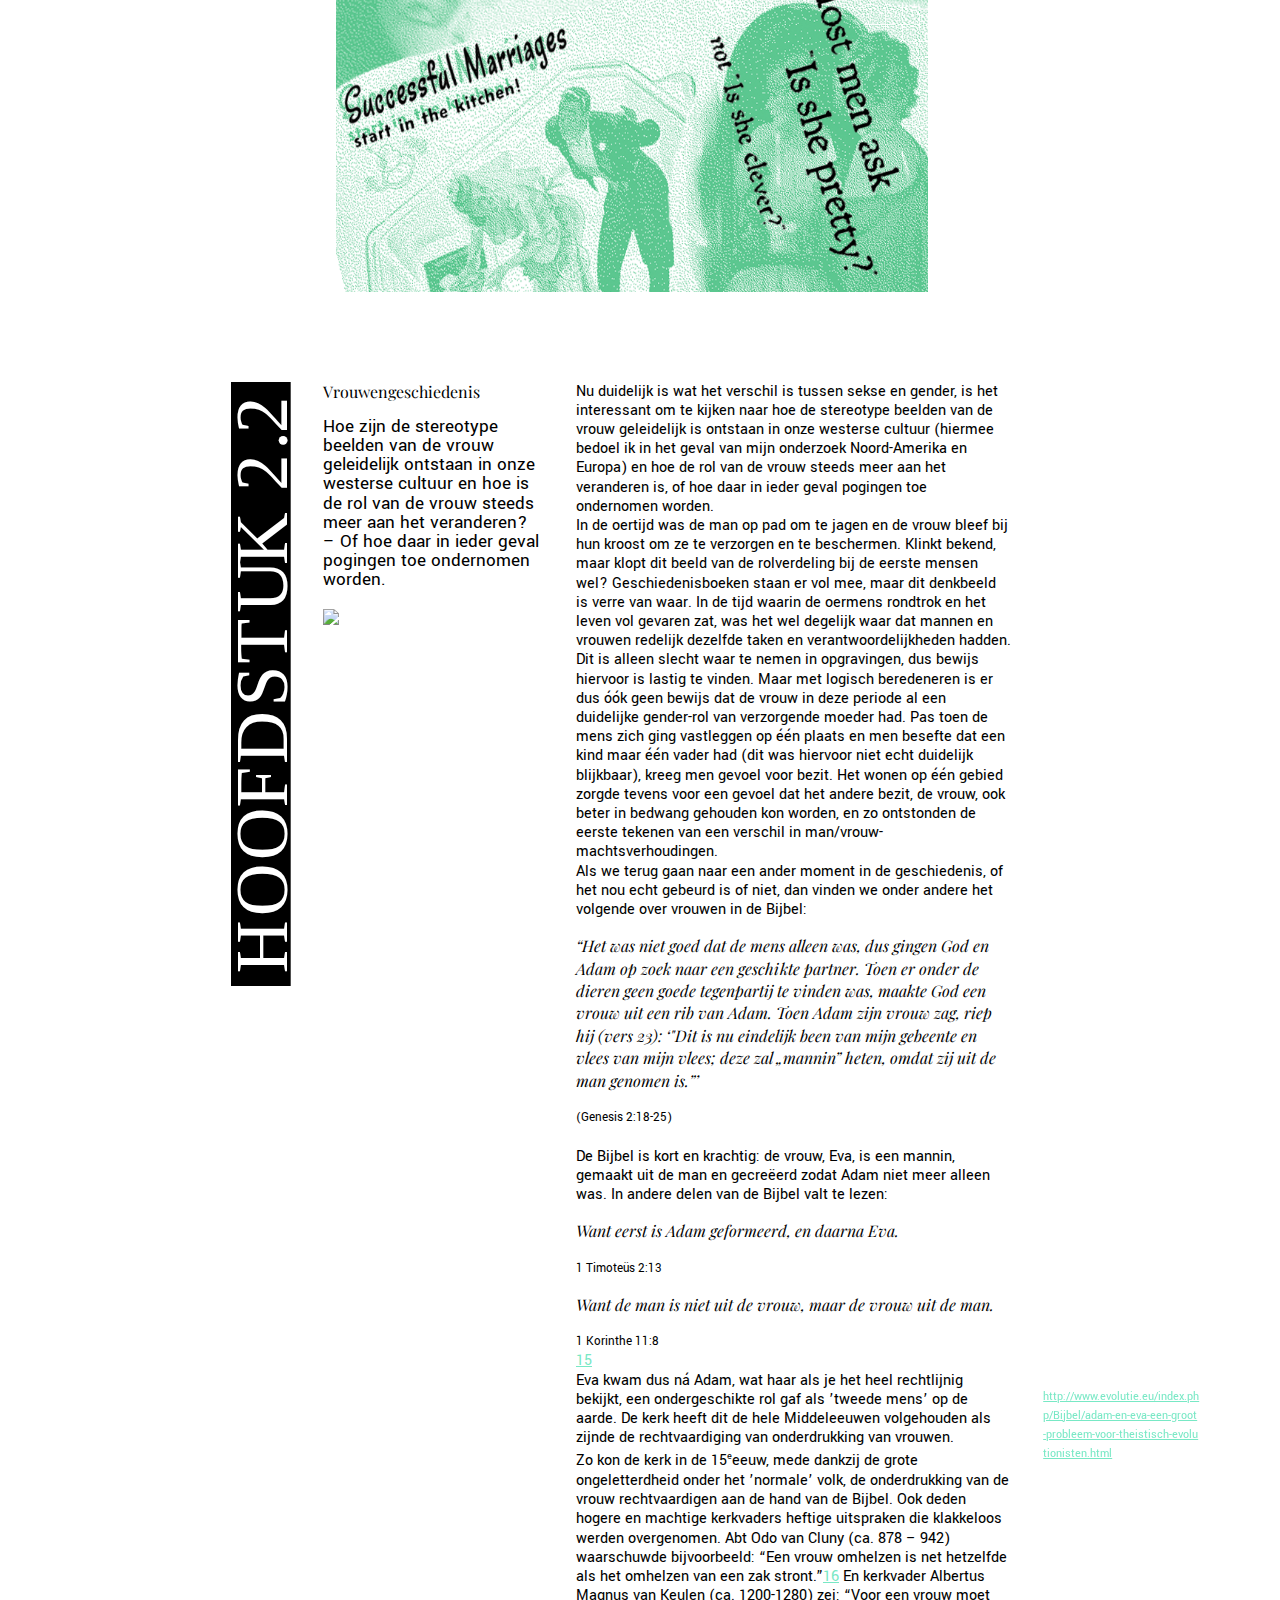
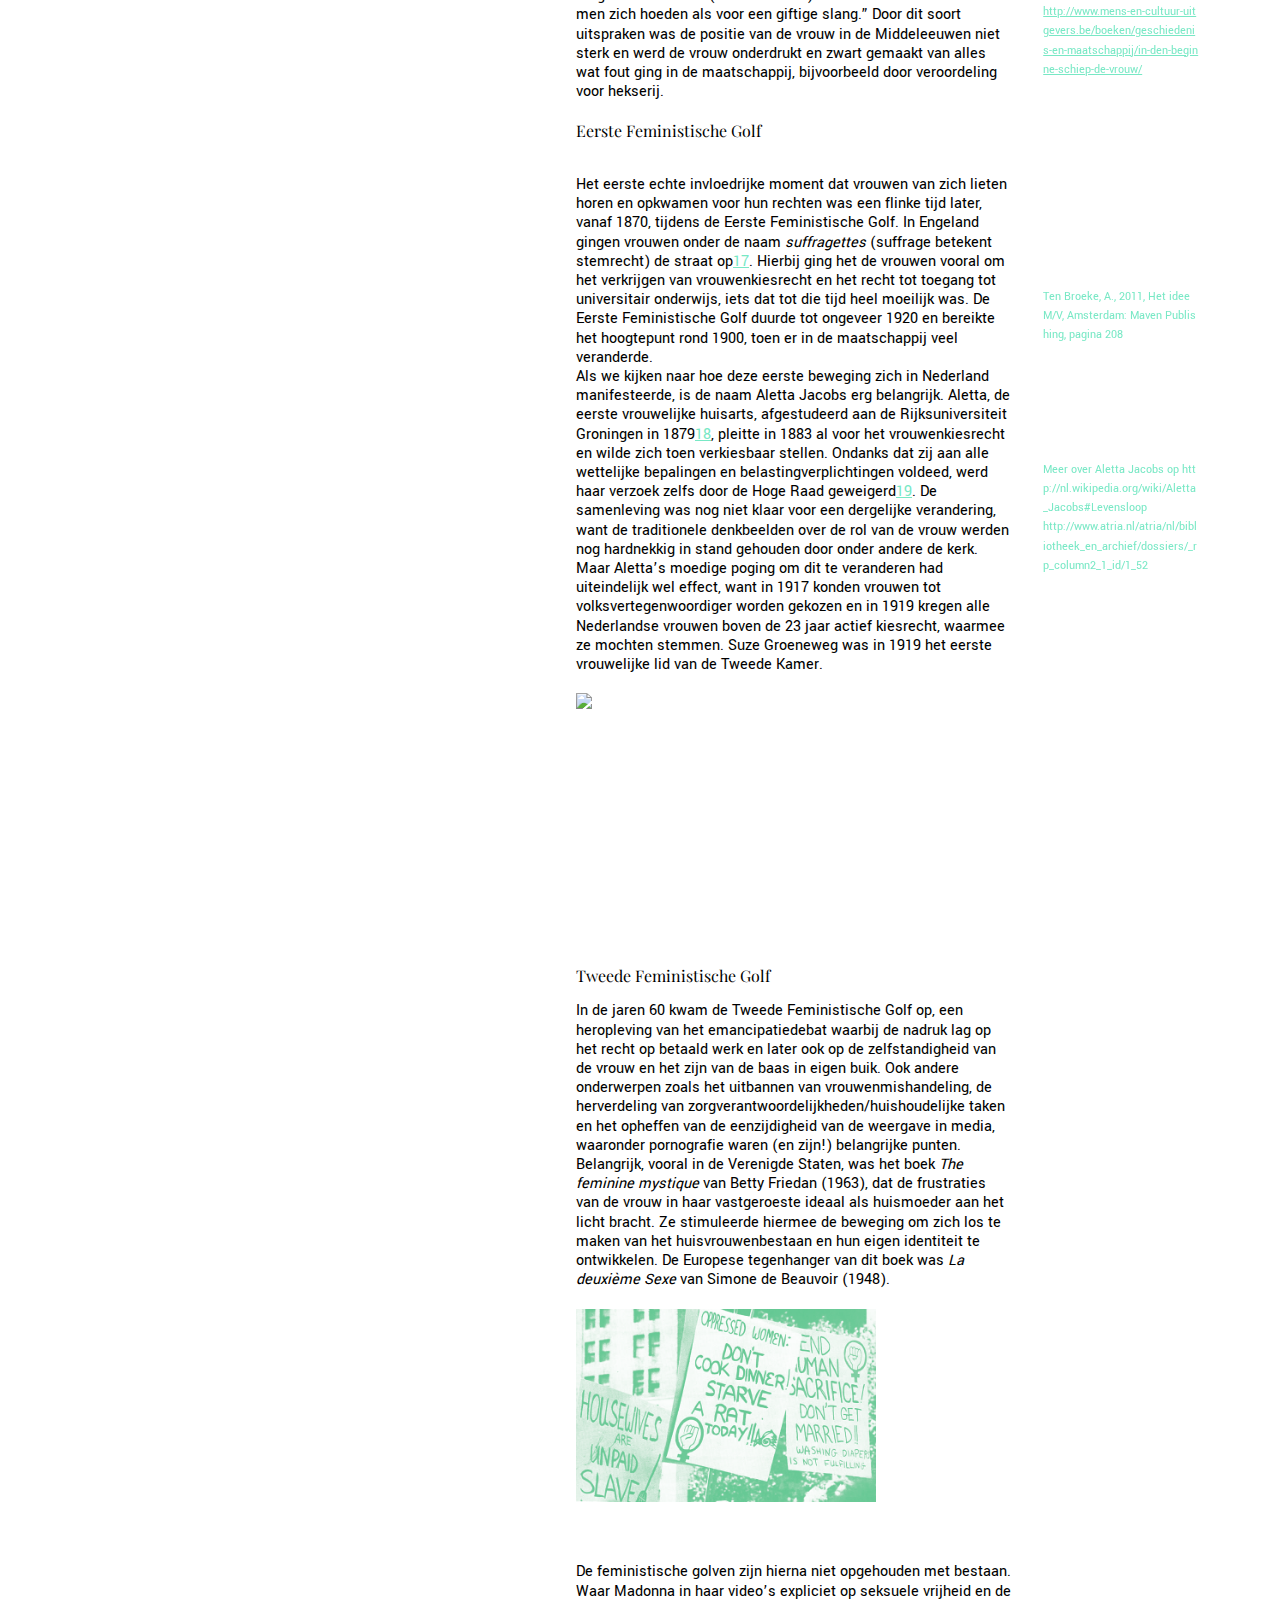
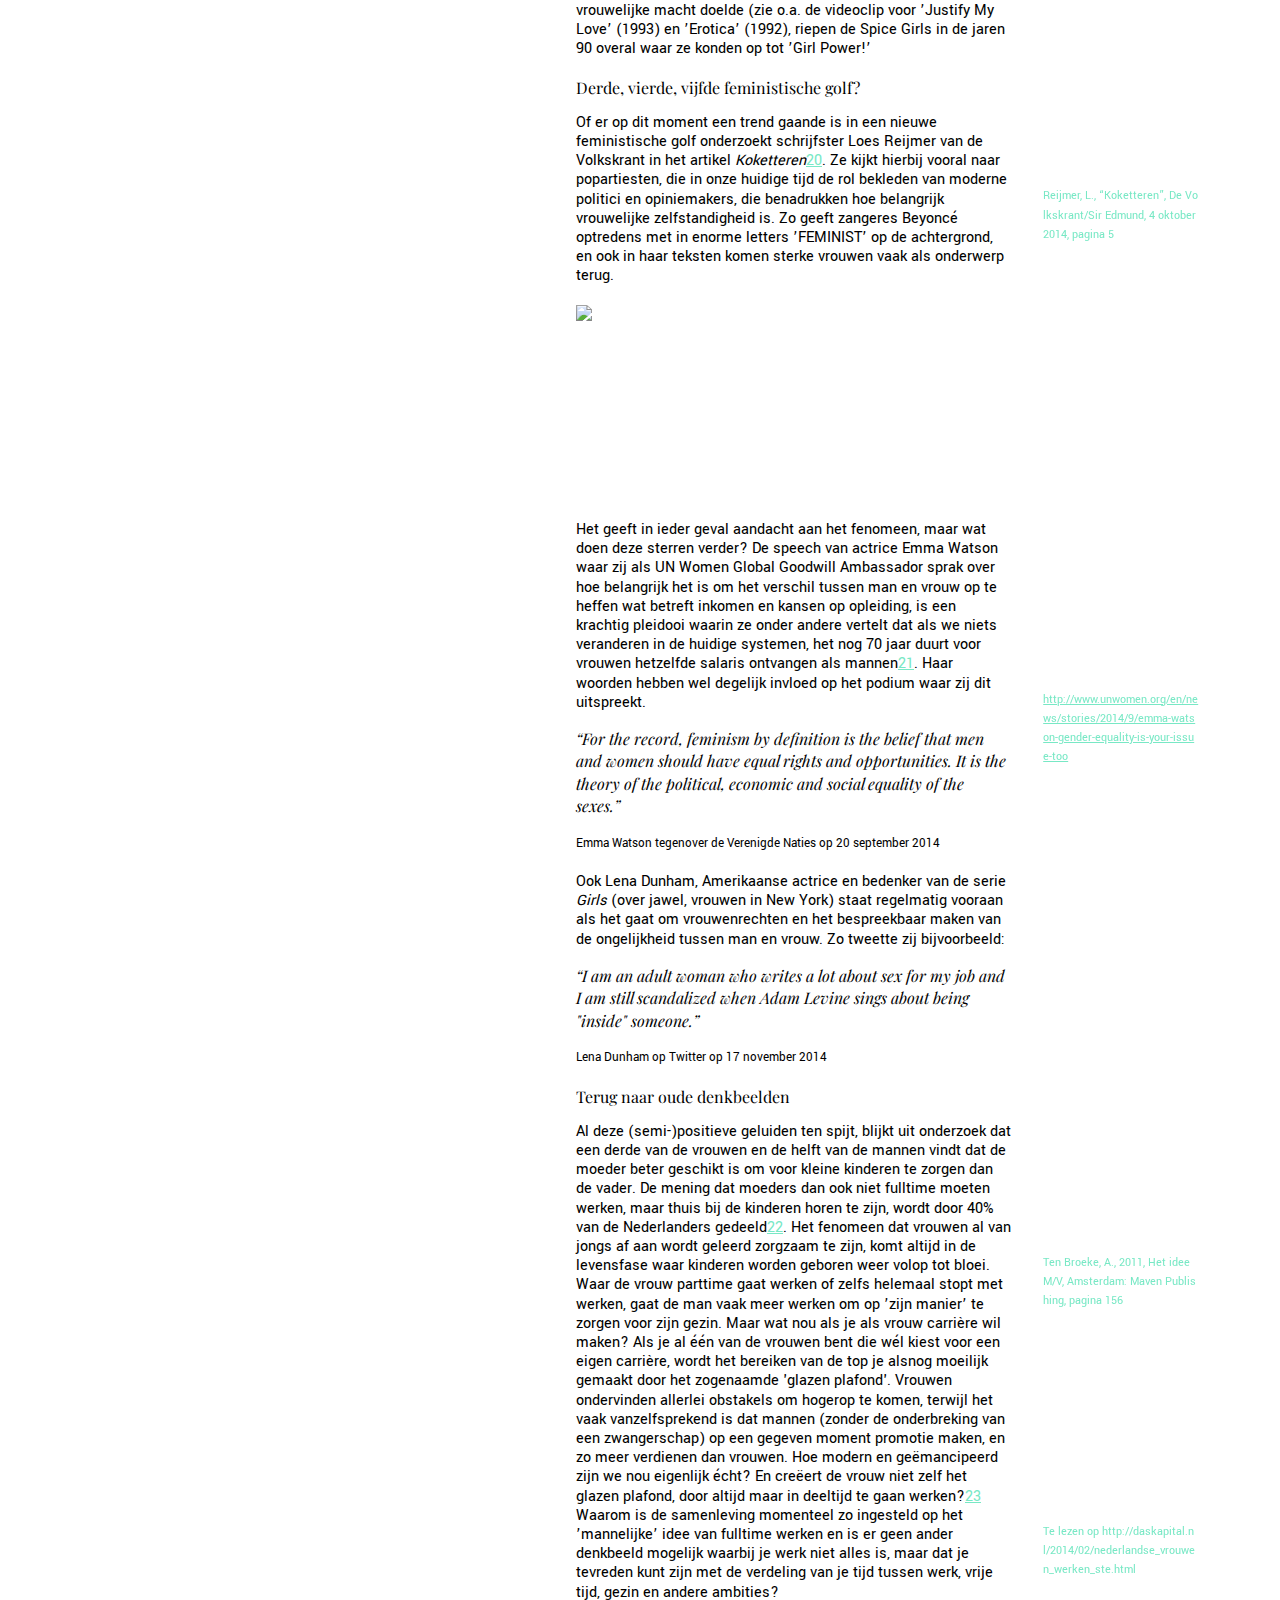
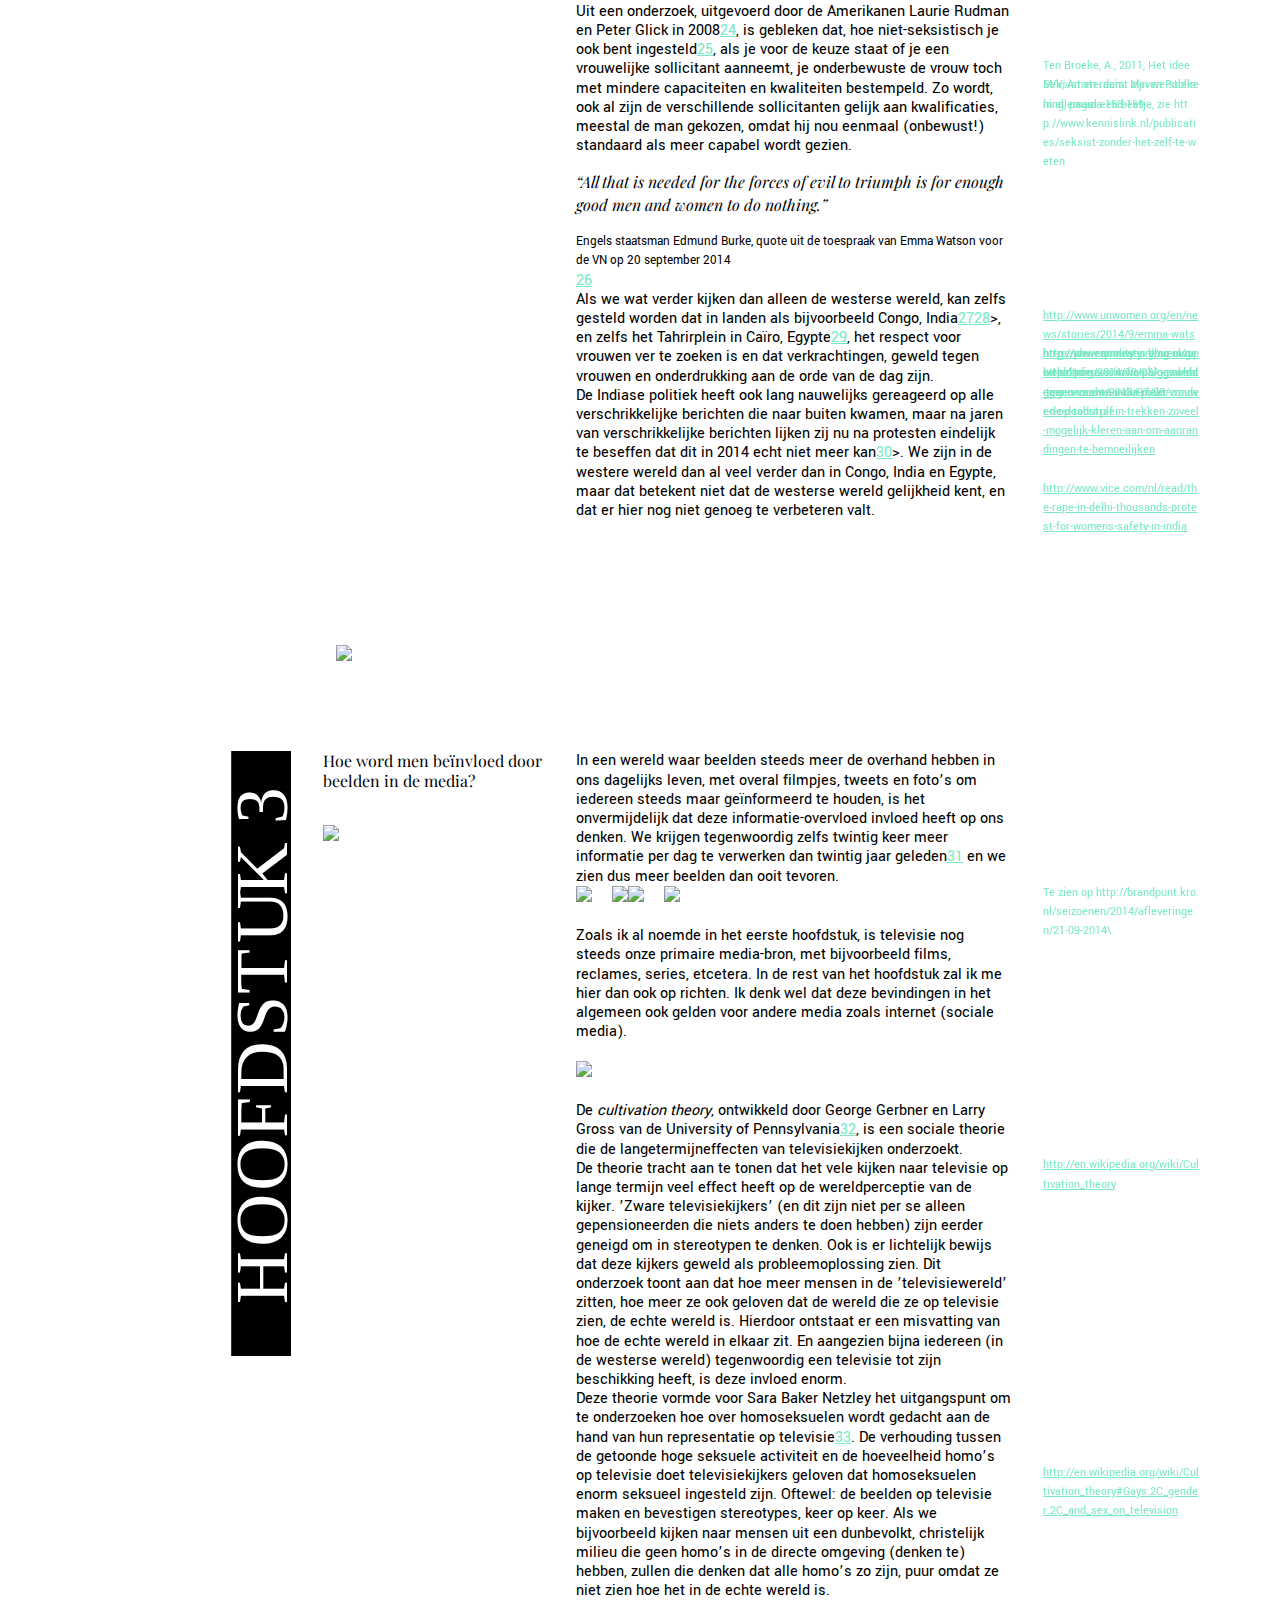
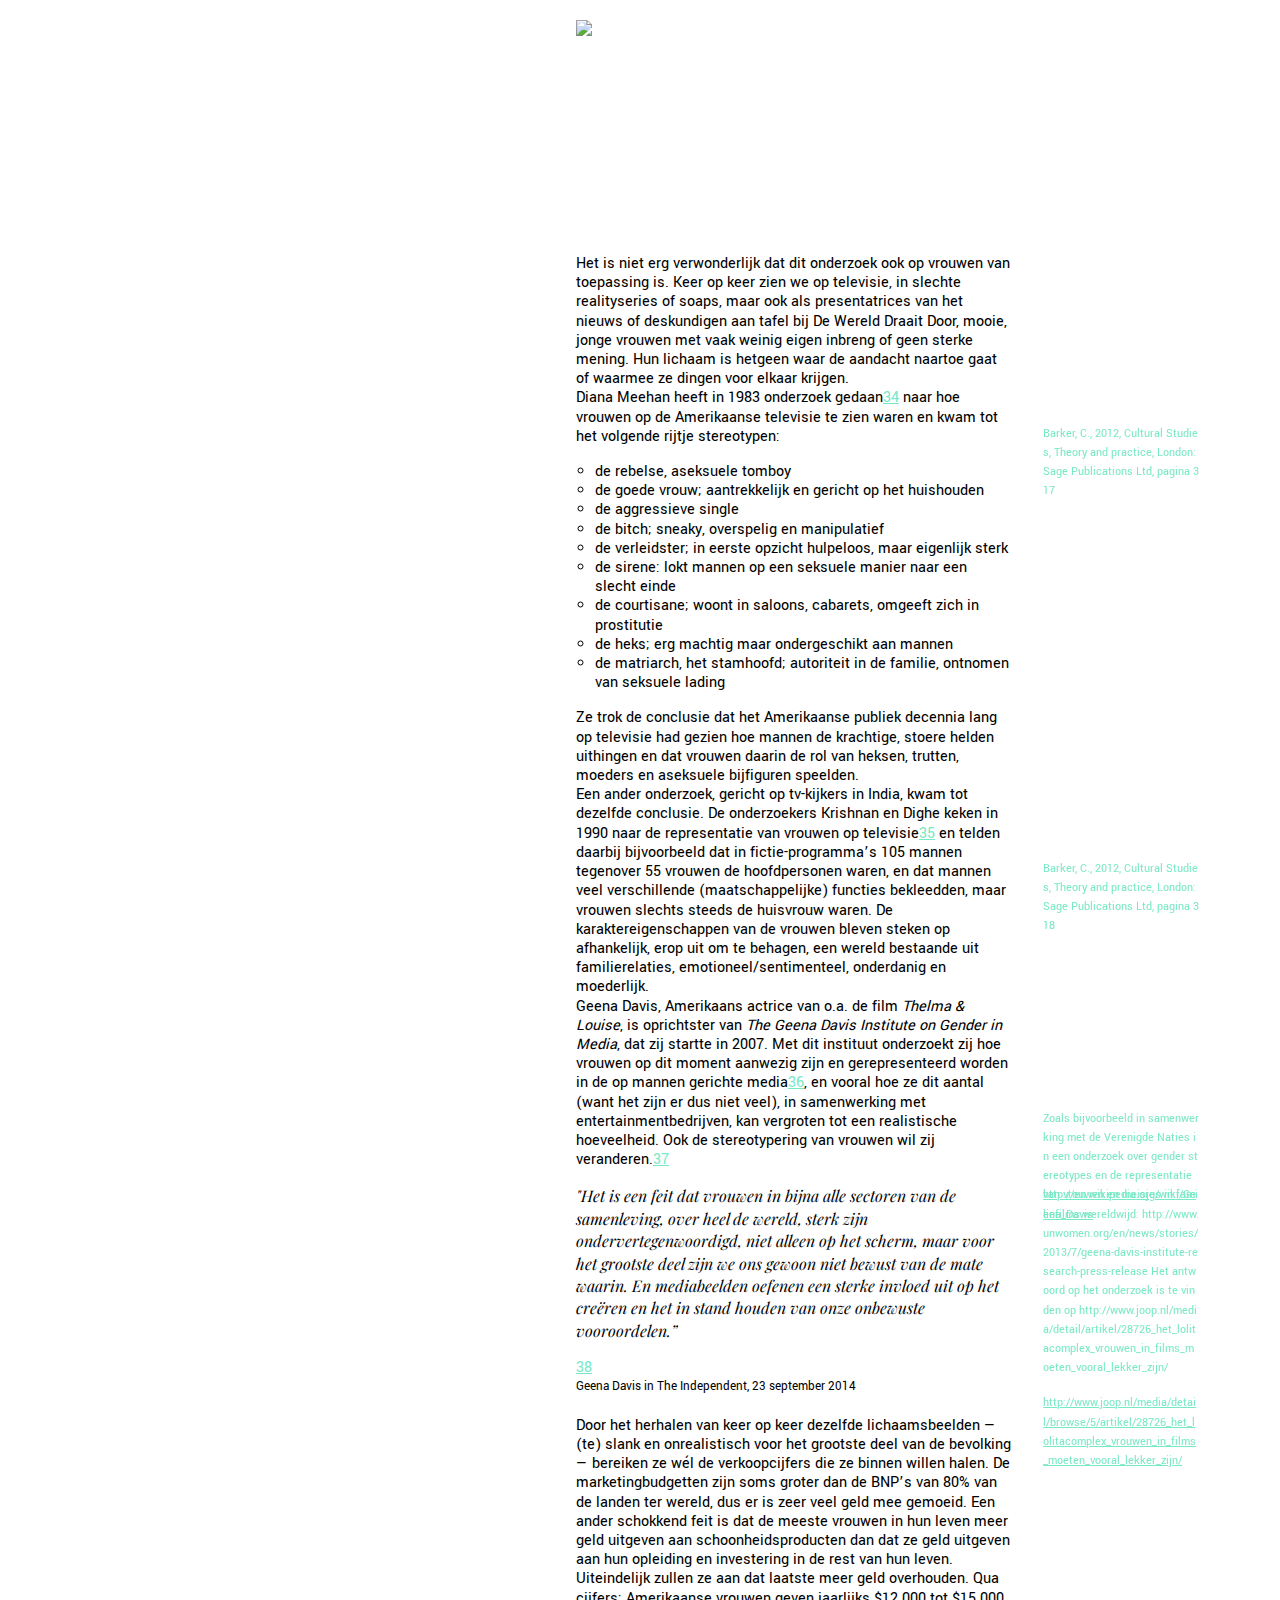
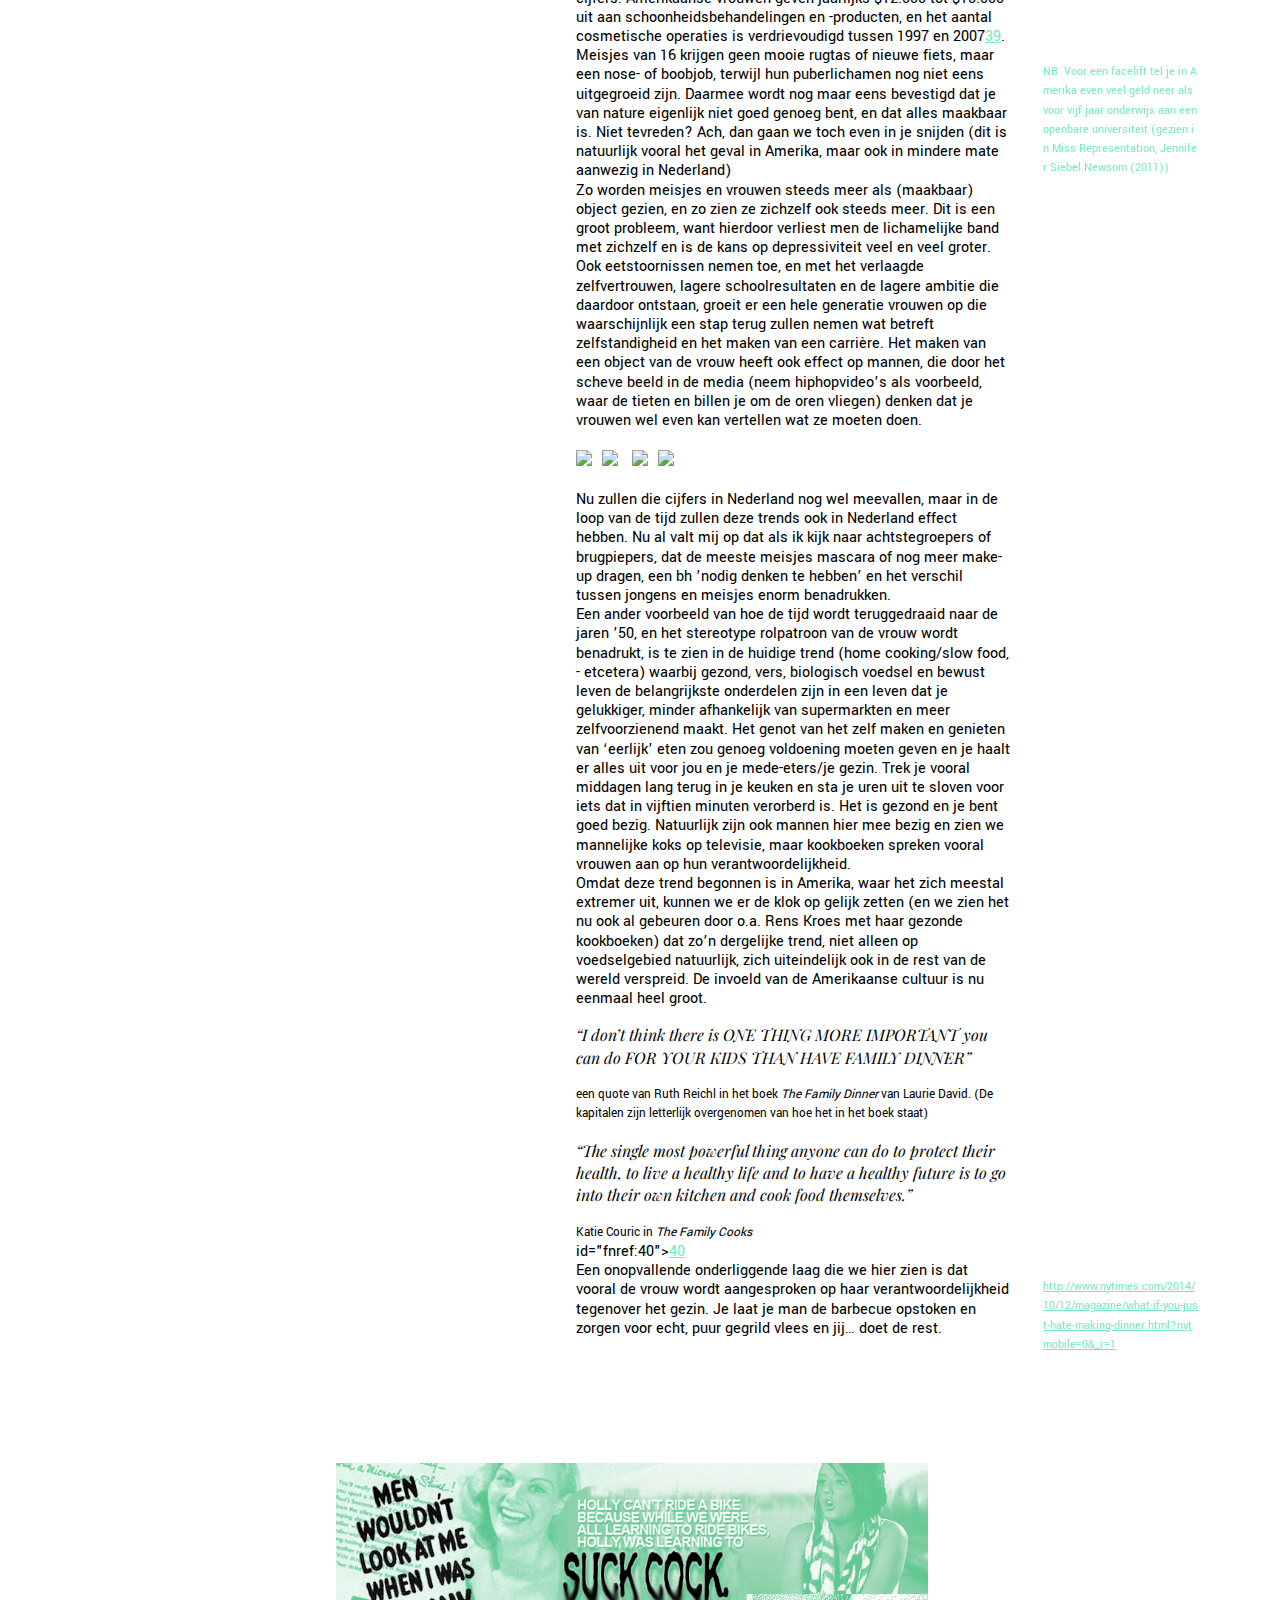
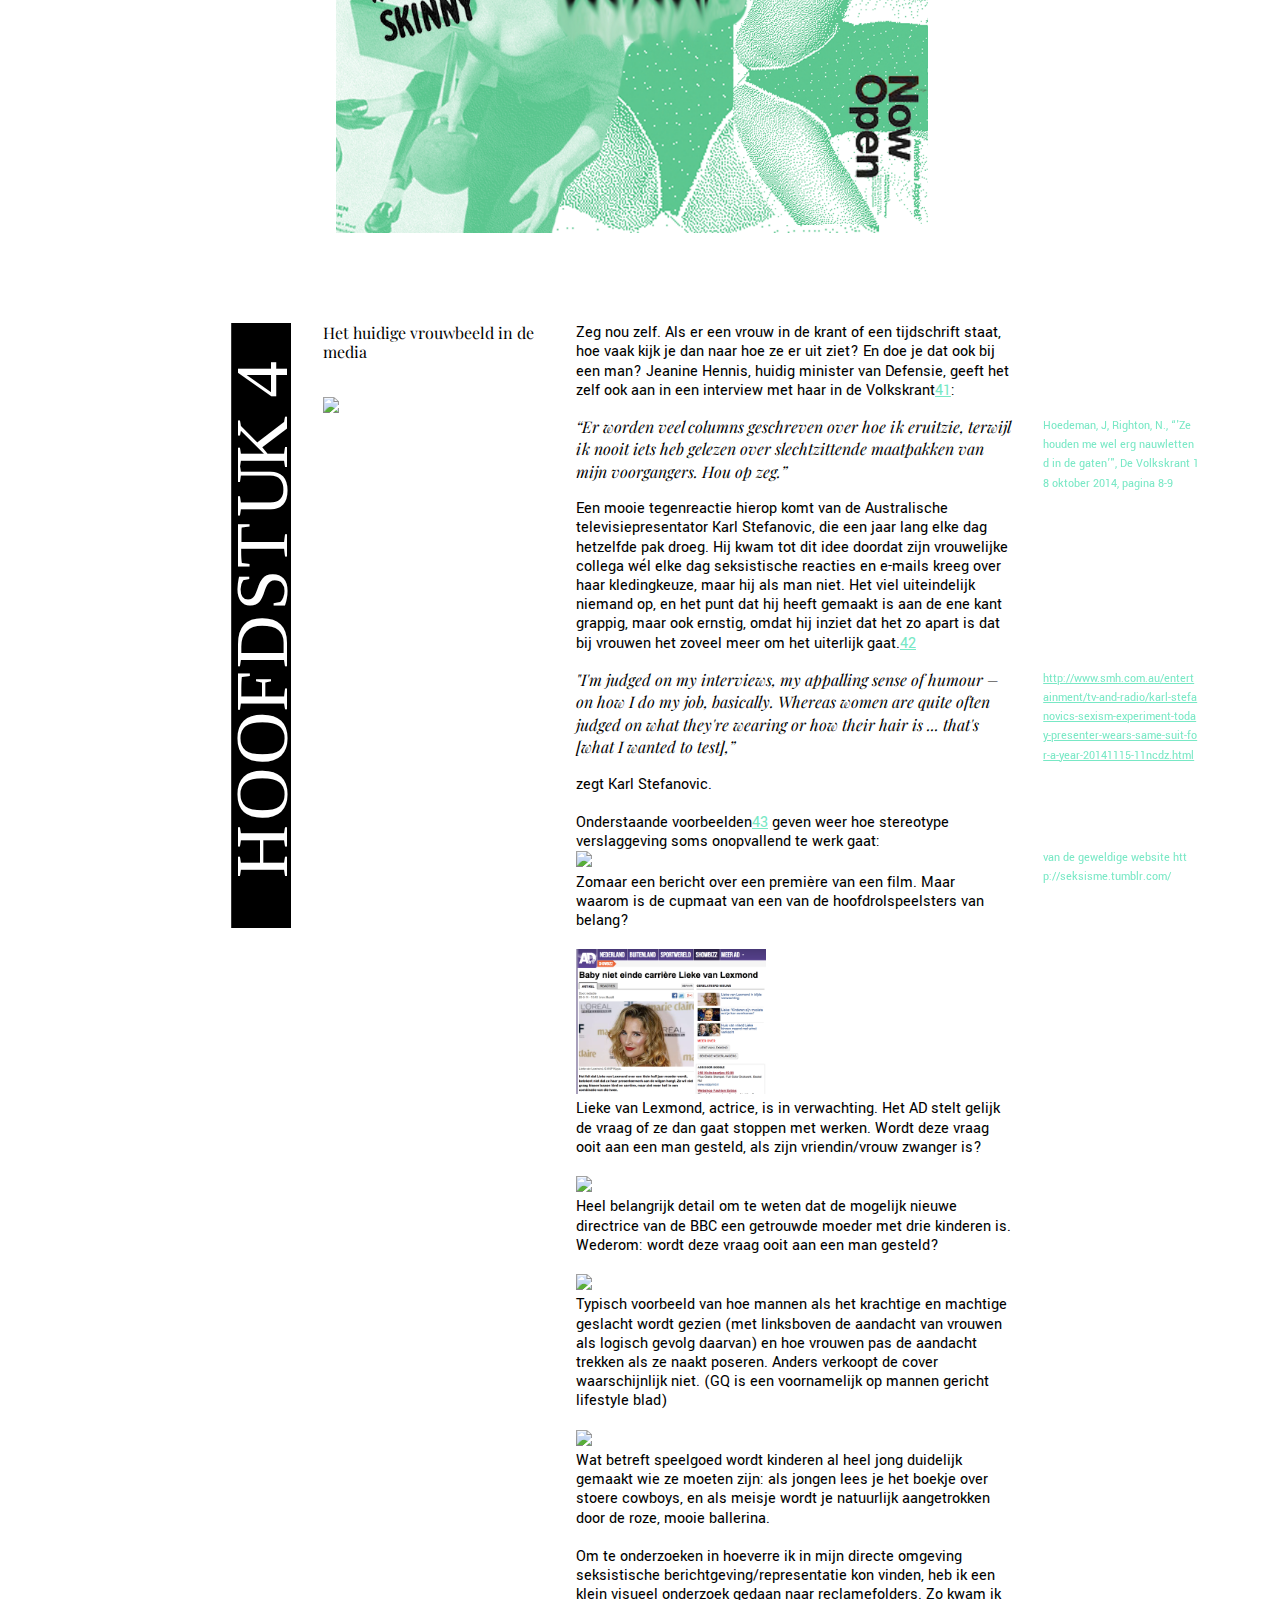
==== commit 844b1180: "Alles weer werkend" ====
--- a/index.html
+++ b/index.html
@@ -4,6 +4,8 @@
 <head>
     <meta charset="utf-8"/>
     <meta http-equiv="X-UA-Compatible" content="IE=edge, chrome=1" />
+    <meta name="viewport" content="width=device-width, initial-scale=1">
+
 	<title>You can't be what you can't see</title>
 	<meta name="description" content="In this thesis I research the feminine identity and the way it’s been crafted by media and psychology. By changing our subconsciousness and way of portraying women in mass-media, it can be argued that a woman's role in society could drastically change/improve. " />
     <meta name="author" content="Alice Mulder" />
@@ -13,11 +15,15 @@
     <meta property="og:title" content="You can't be what you can't see" /><!-- The title that appears on Facebook-->
     <meta property="og:description" content="Thesis by Alice Mulder about the feminine identity and the way it’s been crafted by media and psychology." />
 
-    <meta property="dc:title" content="You can't be what you can't see" />
-	<meta property="dc:creator" content="Alice Mulder" />
-   
-    <link href='https://fonts.googleapis.com/css?family=Yantramanav:300,700|Playfair+Display:400italic' rel='stylesheet' type='text/css'/>
-    <link type="text/css" rel="stylesheet" href="style.css"/>
+    <meta property="dc:title" content="You can't be what you can't see" /><!-- Specify the title with the Dublin Core Metadata standard for archival purposes-->
+	<meta property="dc:creator" content="Alice Mulder" /><!-- Specify the author with the Dublin Core Metadata standard for archival purposes-->
+
+	<!-- <divnk type="text/css" rel="stylesheet" href="css/webfonts/charter/stylesheet.css"> -->
+    <link href='https://fonts.googleapis.com/css?family=Yantramanav:300,700|Playfair+Display:400italic' rel='stylesheet' type='text/css'>
+
+    <link type="text/css" rel="stylesheet" href="style.css" media="all" />
+    <link type="text/css" rel="stylesheet" href="print.css" media="print" />
+    
 
     <!--[if lt IE 9]>
 	      <script src="http://html5shiv.googlecode.com/svn/trunk/html5.js"></script>
@@ -29,11 +35,10 @@
         <div id="cover">
             <div class="cover_title">YOU CAN&rsquo;T BE <br> WHAT YOU CAN&rsquo;T SEE</div>
             <div id="cover_inner">
-                <img src="img/cover–robin-thicke.png" height="100%">
+                <!-- COVER IMAGE IN STYLESHEET -->
             </div>
 
             <div id="cover_caption">het beeld van de vrouw in de huidige mediacultuur | <strong>door Alice Mulder</strong>
-                <!-- <div id="start_reading" data-target="#inleiding">Begin met lezen</div> -->
             </div>
         </div>
 
@@ -80,7 +85,7 @@
                         De manier waarop die informatie naar ons wordt gestuurd, via internet, de televisie of de radio, is niet per se zo objectief als we denken, en wat je ziet het heeft meer effect dan we denken.
                         Persoonlijk val ik erover hoe vrouwen vaak worden neergezet op televisie of in andere media. De domme blondjes, mooie bimbo’s of toegewijde huisvrouwen: de vrouw die ik ben, zie ik bijna niet, laat staan dat er goede inspiratiebronnen te zien zijn. Als ik RTL5 moet geloven, zou ik mezelf moeten vergelijken met pornoster Bobbi Eden en op SBS moeten ze überhaupt nog ontdekken wat een vrouw is in <i>Leer mij Vrouwen Kennen</i>. Ik word er moe van dat er speciale <i>Ladies Nights</i> georganiseerd moeten worden om vrouwelijke deskundigen aan tafel te krijgen bij programma’s als De Wereld Draait Door. Ik heb het idee dat hierdoor een verkeerd beeld ontstaat van vrouwen, waarbij niet elke mediagebruiker zal beseffen dat hij/zij een eenzijdig beeld voorgeschoteld krijgt.</p>
 
-                        <p>Zo heeft internationaal onderzoek in 2005<sup id="fnref:1"><a href="#fn1" rel="footnote">1</a></sup> uitgewezen dat de man-/vrouw-verdeling in de media 80 om 20 procent is<sup id="fnref:2"><a href="#fn2" rel="footnote">2</a></sup>. Omdat media als een spiegel van de samenleving gezien kunnen worden, waarom is de vrouw dan zo weinig in beeld? En hoe groot is de invloed van het beeld dat we wél zien? Met dat als aanleiding, probeer ik daarom de volgende vraag in deze scriptie te onderzoeken: </p>
+                        <p>Zo heeft internationaal onderzoek in 2005<id="fnref:1"><a href="#fn1" rel="footnote">1</a>uitgewezen dat de man-/vrouw-verdeling in de media 80 om 20 procent is<id="fnref:2"><a href="#fn2" rel="footnote">2</a>. Omdat media als een spiegel van de samenleving gezien kunnen worden, waarom is de vrouw dan zo weinig in beeld? En hoe groot is de invloed van het beeld dat we wél zien? Met dat als aanleiding, probeer ik daarom de volgende vraag in deze scriptie te onderzoeken: </p>
 
                         <blockquote class="quotes">In hoeverre wordt de rol van de vrouw bepaald door de media en waarom is dit een probleem?</blockquote></p>
 
@@ -114,7 +119,7 @@
 
                         <p>Dit begon in de 15<sup>e</sup> eeuw grotere vormen aan te nemen door de uitvinding van de boekdrukkunst en werd in de 18<sup>e</sup> eeuw nog beter toegankelijk door de opkomst van kranten. Andere voorbeelden van massamedia zijn de dorpsomroeper, het pamflet, en later radio en televisie. Journaals in de bioscoop en later dagelijks op televisie zorgden voor een algemenere bewustwording van het nieuws van dichtbij en wereldwijd. De laatste jaren, door de opkomst van internet en smartphones, weten we binnen enkele seconden al of er in Irak een bom is ontploft of verderop in de stad een brand woedt. </p>
 
-                        <p>In 2012 bleek televisie kijken de grootste vorm van mediagebruik<sup id="fnref3"><a href="#fn3" rel="footnote">3</a></sup>: hier besteden we 2,5 uur per dag aan op een totaal van 7 uur mediagebruik per dag. Hierna zijn internet met 99 minuten per dag en radio luisteren met 92 minuten minder tijdrovend, maar alsnog invloedrijk op de informatie die we tot ons krijgen. Deze cijfers gaan over de leeftijdsgroep 20–65 jaar:</p>
+                        <p>In 2012 bleek televisie kijken de grootste vorm van mediagebruik<id="fnref3"><a href="#fn3" rel="footnote">3</a>: hier besteden we 2,5 uur per dag aan op een totaal van 7 uur mediagebruik per dag. Hierna zijn internet met 99 minuten per dag en radio luisteren met 92 minuten minder tijdrovend, maar alsnog invloedrijk op de informatie die we tot ons krijgen. Deze cijfers gaan over de leeftijdsgroep 20–65 jaar:</p>
 
                         <ul>
                             <li>Televisie: 145 min</li>
@@ -128,7 +133,7 @@
 
                         <p>Met de toename van het gebruik van mobiel internet en de opkomst van sociale media, is het delen van informatie nog sneller geworden en nog meer gaan overheersen in de samenleving. Plaatst een vriendin van je op maandag een filmpje van een grappige kat, de volgende dag zie je dat filmpje ook op de Facebook-wall van anderen voorbij komen en is het filmpje opeens 5.000 keer geliket. Het filmpje gaat viral en zodra het écht leuk, schokkend of grappig wordt gevonden, wordt het soms zelfs overgenomen door televisieprogramma’s. Helaas gebeurt het hierdoor soms ook dat er ’nep nieuws’ gepromoot wordt, waar later dan op teruggekomen moet worden om het te rectificeren. De grens tussen echt en nep vervaagt, omdat we steeds meer zélf de journalist worden en elke like weer een kick geeft. Liever veel aandacht online, dan dat je per se een filmpje maakt dat helemaal klopt of juiste informatie geeft. Men heeft veel over voor die beruchte ’five minutes of fame’.</p>
 
-                        <p>In het onderzoek in deze scriptie zal ik me toeleggen op televisie als grootste, meest toegankelijke bron van informatie voor de meeste mensen in de westerse wereld die ik onderzoek. Ik denk dat televisie als een betrouwbaardere bron wordt gezien dan internet/sociale media, waar het vooral gaat om losse persoontjes die iets vinden en doen en we minder het idee hebben dat alles wat er op internet te vinden is, waar is. Televisie is al een ouder medium waarvan we eerder aannemen dat het een spiegel is van onze maatschappij en dat dat dus waar is<sup id="fnref4"><a href="#fn4" rel="footnote">4</a></sup>. Juist hierin zit het probleem dat ik verder in deze scriptie zal onderzoeken.</p>
+                        <p>In het onderzoek in deze scriptie zal ik me toeleggen op televisie als grootste, meest toegankelijke bron van informatie voor de meeste mensen in de westerse wereld die ik onderzoek. Ik denk dat televisie als een betrouwbaardere bron wordt gezien dan internet/sociale media, waar het vooral gaat om losse persoontjes die iets vinden en doen en we minder het idee hebben dat alles wat er op internet te vinden is, waar is. Televisie is al een ouder medium waarvan we eerder aannemen dat het een spiegel is van onze maatschappij en dat dat dus waar is<id="fnref4"><a href="#fn4" rel="footnote">4</a>. Juist hierin zit het probleem dat ik verder in deze scriptie zal onderzoeken.</p>
                     </div>
                 </div>
             </section>
@@ -144,7 +149,7 @@
 
                 <div class="teaser">
                     <h3>Gender vs. sekse</h3>
-                        <p><h1>“Je komt niet ter wereld als vrouw, je wordt vrouw” Simone de Beauvoir</h1><sup id="fnref:5"><a href="#fn5" rel="footnote">5</a></sup></p>
+                        <p><h1>“Je komt niet ter wereld als vrouw, je wordt vrouw” Simone de Beauvoir</h1><h6><id="fnref:5"><a href="#fn5" rel="footnote">5</a></p></h6>
                     <br>
                     <img src="img/Teaser-beelden--h2.1.png" width="100%">
                 </div>
@@ -152,14 +157,13 @@
                 <div class="broodtekst">
                     <div class="content">
 
-                        <p>In de omschrijving ’wat is een vrouw’ en de tegenovergestelde vraag ’wat is een man’ is het belangrijk om deze begrippen uit te leggen aan de hand van gender en sekse. Sekse is het biologische, aangeboren verschil tussen mannen en vrouwen. Heb je een XY-chromosoom en een piemel? Dan ben je kort gezegd een man. Met XX-chromosomen en een vagina ben je een vrouw, maar zo simpel is het verschil tussen man en vrouw natuurlijk niet<sup id="fnref:6"><a href="#fn6" rel="footnote">6</a></sup>.</p>
+                        <p>In de omschrijving ’wat is een vrouw’ en de tegenovergestelde vraag ’wat is een man’ is het belangrijk om deze begrippen uit te leggen aan de hand van gender en sekse. Sekse is het biologische, aangeboren verschil tussen mannen en vrouwen. Heb je een XY-chromosoom en een piemel? Dan ben je kort gezegd een man. Met XX-chromosomen en een vagina ben je een vrouw, maar zo simpel is het verschil tussen man en vrouw natuurlijk niet<id="fnref:6"><a href="#fn6" rel="footnote">6</a>.</p>
 
                         <p>Gender is daarentegen juist de sociaal gecreëerde status van een geslacht, waarbij de tijd en context in grote mate bepalen hoe die status eruit ziet. Zo zijn de stereotype eigenschappen van mannen en vrouwen breed bekend: mannen zijn zelfstandig, machtig, sterk en tonen weinig emotie; vrouwen daarentegen leven voor anderen, zorgen graag (en zijn daar ’goed’ in), zijn emotioneel en communicatief vaardig. Deze eigenschappen worden dan ook onbewust al verwacht bij deze twee seksen: de vrouw krijgt de meeste zorg over de kinderen, en als er iets is, kijkt men meteen naar de moeder. Als er verhuisd of geklust moet worden of er is een apparaat kapot, dan kijkt men de man lief aan. </p>
                         <p>Een boeiend voorbeeld over hoe we deze eigenschappen onbewust toedichten aan het geslacht, is een experiment waarbij wordt geluisterd naar het gehuil van baby’s. Als eerste wordt naar het gehuil van baby David geluisterd, en studenten moeten bepalen welke emotie deze baby voelt. ’Boos’ is meestal de conclusie. Daarna laat de professor een tweede baby horen, baby Dana. Haar gehuil wordt als verdrietig bestempeld, en hiermee wordt iets duidelijk.</p>
-                        <p>De twee verschillende geluidsfragmenten waren er namelijk in feite maar één, en wat je hebt gehoord is je eigen onderbewuste die de vooroordelen tussen de geslachten bevestigt. Op universiteiten wordt dit experiment vaak gebruikt als eyeopener wat betreft ons denken in stereotypen<sup id="fnref:7"><a href="#fn7" rel="footnote">7</a></sup>.</p>
-
-                        <p>Deze stereotypen blijven ons hele leven bestaan en aan de hand hiervan wordt er in de samenleving een hiërarchie gecreëerd waarbij typische ’mannenberoepen’<sup id="fnref:8"><a href="#fn8" rel="footnote">8</a></sup> en ’vrouwenberoepen’ ontstaan. Vaak worden de eerste hoger gewaardeerd en beloond qua salaris<sup id="fnref:9"><a href="#fn9" rel="footnote">9</a></sup>, en bijvoorbeeld in wetenschappelijk onderzoek worden publicaties geschreven door mannen hoger gewaardeerd dan die van vrouwen, het zogenaamde Matilda-effect<sup id="fnref:10"><a href="#fn10" rel="footnote">10</a></sup><sup id="fnref:11"><a href="#fn11" rel="footnote">11</a></sup>. In het bedrijfsleven staan voornamelijk mannen aan het hoofd, en zolang deze elkaar steeds blijven benoemen tot medebestuurder, komt er geen vrouw tussen<sup id="fnref:12"><a href="#fn12" rel="footnote">12</a></sup>, ook al is bewezen dat meer vrouwen aan de top in sommige gevallen betere effecten oplevert<sup id="fnref:13"><a href="#fn13" rel="footnote">13</a></sup><sup id="fnref:14"><a href="#fn14" rel="footnote">14</a></sup>. Een ander woord voor deze verschillen in aanzien is genderstratificatie, oftwel historisch gegroeide genderconstructies, waarbij (in de praktijk) onder andere de dominante positie van de man ten opzichte van de vrouw bedoeld wordt. </p>
-                        <!-- HOOFDSTUK TITEL + TEKST -->
+                        <p>De twee verschillende geluidsfragmenten waren er namelijk in feite maar één, en wat je hebt gehoord is je eigen onderbewuste die de vooroordelen tussen de geslachten bevestigt. Op universiteiten wordt dit experiment vaak gebruikt als eyeopener wat betreft ons denken in stereotypen<id="fnref:7"><a href="#fn7" rel="footnote">7</a>.</p>
+
+                        <p>Deze stereotypen blijven ons hele leven bestaan en aan de hand hiervan wordt er in de samenleving een hiërarchie gecreëerd waarbij typische ’mannenberoepen’<id="fnref:8"><a href="#fn8" rel="footnote">8</a> en ’vrouwenberoepen’ ontstaan. Vaak worden de eerste hoger gewaardeerd en beloond qua salaris<id="fnref:9"><a href="#fn9" rel="footnote">9</a>, en bijvoorbeeld in wetenschappelijk onderzoek worden publicaties geschreven door mannen hoger gewaardeerd dan die van vrouwen, het zogenaamde Matilda-effect<id="fnref:10"><a href="#fn10" rel="footnote">10</a><id="fnref:11"><a href="#fn11" rel="footnote">11</a>. In het bedrijfsleven staan voornamelijk mannen aan het hoofd, en zolang deze elkaar steeds blijven benoemen tot medebestuurder, komt er geen vrouw tussen<id="fnref:12"><a href="#fn12" rel="footnote">12</a>, ook al is bewezen dat meer vrouwen aan de top in sommige gevallen betere effecten oplevert<id="fnref:13"><a href="#fn13" rel="footnote">13</a><id="fnref:14"><a href="#fn14" rel="footnote">14</a>. Een ander woord voor deze verschillen in aanzien is genderstratificatie, oftwel historisch gegroeide genderconstructies, waarbij (in de praktijk) onder andere de dominante positie van de man ten opzichte van de vrouw bedoeld wordt.</p>
                     </div>
                 </div>
             </section>
@@ -175,7 +179,7 @@
 
                 <div class="teaser">
                     <h3>Vrouwengeschiedenis</h3>
-                        <p><h4>Hoe zijn de stereotype beelden van de vrouw geleidelijk ontstaan in onze westerse cultuur en hoe is de rol van de vrouw steeds meer aan het veranderen? – Of hoe daar in ieder geval pogingen toe ondernomen worden.</h4></p><br>
+                        <p>Hoe zijn de stereotype beelden van de vrouw geleidelijk ontstaan in onze westerse cultuur en hoe is de rol van de vrouw steeds meer aan het veranderen? – Of hoe daar in ieder geval pogingen toe ondernomen worden.</p><br>
                     <img src="img/Teaser-beelden--h2.2.png" width="100%">
                 </div>
 
@@ -195,23 +199,31 @@
                         <h6>1 Timoteüs 2:13</h6>
 
                         <blockquote class="quotes">Want de man is niet uit de vrouw, maar de vrouw uit de man.</blockquote>
-                        <h6>1 Korinthe 11:8 </h6><sup id="fnref:15"><a href="#fn15" rel="footnote">15</a></sup>
+                        <h6>1 Korinthe 11:8 </h6><id="fnref:15"><a href="#fn15" rel="footnote">15</a>
 
                         <p>Eva kwam dus ná Adam, wat haar als je het heel rechtlijnig bekijkt, een ondergeschikte rol gaf als ’tweede mens’ op de aarde. De kerk heeft dit de hele Middeleeuwen volgehouden als zijnde de rechtvaardiging van onderdrukking van vrouwen.</p>
 
                         <p>Zo kon de kerk in de 15<sup>e</sup>eeuw, mede dankzij de grote ongeletterdheid onder het ’normale’ volk, de onderdrukking van de vrouw rechtvaardigen aan de hand van de Bijbel. Ook deden hogere en machtige kerkvaders heftige uitspraken die klakkeloos werden overgenomen.
-                        Abt Odo van Cluny (ca. 878 – 942) waarschuwde bijvoorbeeld: “Een vrouw omhelzen is net hetzelfde als het omhelzen van een zak stront.”<sup id="fnref:16"><a href="#fn16" rel="footnote">16</a></sup>
+                        Abt Odo van Cluny (ca. 878 – 942) waarschuwde bijvoorbeeld: “Een vrouw omhelzen is net hetzelfde als het omhelzen van een zak stront.”<id="fnref:16"><a href="#fn16" rel="footnote">16</a>
                         En kerkvader Albertus Magnus van Keulen (ca. 1200-1280) zei: “Voor een vrouw moet men zich hoeden als voor een giftige slang.” Door dit soort uitspraken was de positie van de vrouw in de Middeleeuwen niet sterk en werd de vrouw onderdrukt en zwart gemaakt van alles wat fout ging in de maatschappij, bijvoorbeeld door veroordeling voor hekserij.</p><br>
 
                         <h2>Eerste Feministische Golf</h2><br>
 
-                        <p>Het eerste echte invloedrijke moment dat vrouwen van zich lieten horen en opkwamen voor hun rechten was een flinke tijd later, vanaf 1870, tijdens de Eerste Feministische Golf. In Engeland gingen vrouwen onder de naam <i>suffragettes</i> (suffrage betekent stemrecht) de straat op<sup id="fnref:17"><a href="#fn17" rel="footnote">17</a></sup>. Hierbij ging het de vrouwen vooral om het verkrijgen van vrouwenkiesrecht en het recht tot toegang tot universitair onderwijs, iets dat tot die tijd heel moeilijk was. De Eerste Feministische Golf duurde tot ongeveer 1920 en bereikte het hoogtepunt rond 1900, toen er in de maatschappij veel veranderde. </p>
-
-                        <p>Als we kijken naar hoe deze eerste beweging zich in Nederland manifesteerde, is de naam Aletta Jacobs erg belangrijk. Aletta, de eerste vrouwelijke huisarts, afgestudeerd aan de Rijksuniversiteit Groningen in 1879<sup id="fnref:18"><a href="#fn18" rel="footnote">18</a></sup>, pleitte in 1883 al voor het vrouwenkiesrecht en wilde zich toen verkiesbaar stellen. Ondanks dat zij aan alle wettelijke bepalingen en belastingverplichtingen voldeed, werd haar verzoek zelfs door de Hoge Raad geweigerd<sup id="fnref:19"><a href="#fn19" rel="footnote">19</a></sup>. De samenleving was nog niet klaar voor een dergelijke verandering, want de traditionele denkbeelden over de rol van de vrouw werden nog hardnekkig in stand gehouden door onder andere de kerk. Maar Aletta’s moedige poging om dit te veranderen had uiteindelijk wel effect, want in 1917 konden vrouwen tot volksvertegenwoordiger worden gekozen en in 1919 kregen alle Nederlandse vrouwen boven de 23 jaar actief kiesrecht, waarmee ze mochten stemmen. Suze Groeneweg was in 1919 het eerste vrouwelijke lid van de Tweede Kamer. </p>
+                        <p>Het eerste echte invloedrijke moment dat vrouwen van zich lieten horen en opkwamen voor hun rechten was een flinke tijd later, vanaf 1870, tijdens de Eerste Feministische Golf. In Engeland gingen vrouwen onder de naam <i>suffragettes</i> (suffrage betekent stemrecht) de straat op<id="fnref:17"><a href="#fn17" rel="footnote">17</a>. Hierbij ging het de vrouwen vooral om het verkrijgen van vrouwenkiesrecht en het recht tot toegang tot universitair onderwijs, iets dat tot die tijd heel moeilijk was. De Eerste Feministische Golf duurde tot ongeveer 1920 en bereikte het hoogtepunt rond 1900, toen er in de maatschappij veel veranderde. </p>
+
+                        <p>Als we kijken naar hoe deze eerste beweging zich in Nederland manifesteerde, is de naam Aletta Jacobs erg belangrijk. Aletta, de eerste vrouwelijke huisarts, afgestudeerd aan de Rijksuniversiteit Groningen in 1879<id="fnref:18"><a href="#fn18" rel="footnote">18</a>, pleitte in 1883 al voor het vrouwenkiesrecht en wilde zich toen verkiesbaar stellen. Ondanks dat zij aan alle wettelijke bepalingen en belastingverplichtingen voldeed, werd haar verzoek zelfs door de Hoge Raad geweigerd<id="fnref:19"><a href="#fn19" rel="footnote">19</a>. De samenleving was nog niet klaar voor een dergelijke verandering, want de traditionele denkbeelden over de rol van de vrouw werden nog hardnekkig in stand gehouden door onder andere de kerk. Maar Aletta’s moedige poging om dit te veranderen had uiteindelijk wel effect, want in 1917 konden vrouwen tot volksvertegenwoordiger worden gekozen en in 1919 kregen alle Nederlandse vrouwen boven de 23 jaar actief kiesrecht, waarmee ze mochten stemmen. Suze Groeneweg was in 1919 het eerste vrouwelijke lid van de Tweede Kamer. </p>
                         <br>
 
                         <a id="thumbnail"><img src="img/Vrouwenprotest-amsterdam-mint.png" width="300px"></a>
                         <div id="title"><h4>Vrouwenprotest in Amsterdam, 15 februari 1914</h4></div><br>
+                        <br>
+                        <br>
+                        <br>
+                        <br>
+                        <br>
+                        <br>
+                        <br>
+                        <br>
                      
                         <h2>Tweede Feministische Golf</h2>
 
@@ -221,18 +233,30 @@
 
                         <a id="thumbnail"><img src="img/1970NYCmarch-mint.png" width="300px"></a>
                         <div id= "title"><h4>Protest in New York, 1970</h4></div><br>
+                        <br>
+                        <br>
+                        <br>
+                        <br>
+                        <br>
+                        <br>
+                        <br>
 
                         <p>De feministische golven zijn hierna niet opgehouden met bestaan. Waar Madonna in haar video’s expliciet op seksuele vrijheid en de vrouwelijke macht doelde (zie o.a. de videoclip voor ’Justify My Love’ (1993) en ’Erotica’ (1992), riepen de Spice Girls in de jaren 90 overal waar ze konden op tot ’Girl Power!’</p>
                         <br>
                         <h2>Derde, vierde, vijfde feministische golf?</h2>
 
-                        <p>Of er op dit moment een trend gaande is in een nieuwe feministische golf onderzoekt schrijfster Loes Reijmer van de Volkskrant in het artikel <i>Koketteren</i><sup id="fnref:20"><a href="#fn20" rel="footnote">20</a></sup>. Ze kijkt hierbij vooral naar popartiesten, die in onze huidige tijd de rol bekleden van moderne politici en opiniemakers, die benadrukken hoe belangrijk vrouwelijke zelfstandigheid is. Zo geeft zangeres Beyoncé optredens met in enorme letters ’FEMINIST’ op de achtergrond, en ook in haar teksten komen sterke vrouwen vaak als onderwerp terug. </p>
+                        <p>Of er op dit moment een trend gaande is in een nieuwe feministische golf onderzoekt schrijfster Loes Reijmer van de Volkskrant in het artikel <i>Koketteren</i><id="fnref:20"><a href="#fn20" rel="footnote">20</a>. Ze kijkt hierbij vooral naar popartiesten, die in onze huidige tijd de rol bekleden van moderne politici en opiniemakers, die benadrukken hoe belangrijk vrouwelijke zelfstandigheid is. Zo geeft zangeres Beyoncé optredens met in enorme letters ’FEMINIST’ op de achtergrond, en ook in haar teksten komen sterke vrouwen vaak als onderwerp terug. </p>
                         <br>
 
                         <a id="thumbnail"><img src="img/Beyonce-feminist-mint.png" width="300px"></a>
-                        <div id="title"><h4>Beeld uit de concertreeks van Beyoncé, 2014</h4></div><br>
-
-                        <p>Het geeft in ieder geval aandacht aan het fenomeen, maar wat doen deze sterren verder? De speech van actrice Emma Watson waar zij als UN Women Global Goodwill Ambassador sprak over hoe belangrijk het is om het verschil tussen man en vrouw op te heffen wat betreft inkomen en kansen op opleiding, is een krachtig pleidooi waarin ze onder andere vertelt dat als we niets veranderen in de huidige systemen, het nog 70 jaar duurt voor vrouwen hetzelfde salaris ontvangen als mannen<sup id="fnref:21"><a href="#fn21" rel="footnote">21</a></sup>. Haar woorden hebben wel degelijk invloed op het podium waar zij dit uitspreekt.</p>
+                        <div id= "title"><h4>Beeld uit de concertreeks van Beyoncé, 2014</h4></div><br>
+                        <br>
+                        <br>
+                        <br>
+                        <br>
+                        <br>
+
+                        <p>Het geeft in ieder geval aandacht aan het fenomeen, maar wat doen deze sterren verder? De speech van actrice Emma Watson waar zij als UN Women Global Goodwill Ambassador sprak over hoe belangrijk het is om het verschil tussen man en vrouw op te heffen wat betreft inkomen en kansen op opleiding, is een krachtig pleidooi waarin ze onder andere vertelt dat als we niets veranderen in de huidige systemen, het nog 70 jaar duurt voor vrouwen hetzelfde salaris ontvangen als mannen<id="fnref:21"><a href="#fn21" rel="footnote">21</a>. Haar woorden hebben wel degelijk invloed op het podium waar zij dit uitspreekt.</p>
 
                         <blockquote class="quotes">“For the record, feminism by definition is the belief that men and women should have equal rights and opportunities. It is the theory of the political, economic and social equality of the sexes.”</blockquote>
                         <p><h6>Emma Watson tegenover de Verenigde Naties op 20 september 2014</h6></p><br>
@@ -244,16 +268,16 @@
 
                         <h2>Terug naar oude denkbeelden</h2>
 
-                        <p>Al deze (semi-)positieve geluiden ten spijt, blijkt uit onderzoek dat een derde van de vrouwen en de helft van de mannen vindt dat de moeder beter geschikt is om voor kleine kinderen te zorgen dan de vader. De mening dat moeders dan ook niet fulltime moeten werken, maar thuis bij de kinderen horen te zijn, wordt door 40% van de Nederlanders gedeeld<sup id="fnref:22"><a href="#fn22" rel="footnote">22</a></sup>. Het fenomeen dat vrouwen al van jongs af aan wordt geleerd zorgzaam te zijn, komt altijd in de levensfase waar kinderen worden geboren weer volop tot bloei. Waar de vrouw parttime gaat werken of zelfs helemaal stopt met werken, gaat de man vaak meer werken om op ’zijn manier’ te zorgen voor zijn gezin. Maar wat nou als je als vrouw carrière wil maken? Als je al één van de vrouwen bent die wél kiest voor een eigen carrière, wordt het bereiken van de top je alsnog moeilijk gemaakt door het zogenaamde 'glazen plafond'. Vrouwen ondervinden allerlei obstakels om hogerop te komen, terwijl het vaak vanzelfsprekend is dat mannen (zonder de onderbreking van een zwangerschap) op een gegeven moment promotie maken, en zo meer verdienen dan vrouwen. Hoe modern en geëmancipeerd zijn we nou eigenlijk écht? En creëert de vrouw niet zelf het glazen plafond, door altijd maar in deeltijd te gaan werken?<sup id="fnref:23"><a href="#fn23" rel="footnote">23</a></sup> Waarom is de samenleving momenteel zo ingesteld op het ’mannelijke’ idee van fulltime werken en is er geen ander denkbeeld mogelijk waarbij je werk niet alles is, maar dat je tevreden kunt zijn met de verdeling van je tijd tussen werk, vrije tijd, gezin en andere ambities?</p>
-
-                        <p>Uit een onderzoek, uitgevoerd door de Amerikanen Laurie Rudman en Peter Glick in 2008<sup id="fnref:24"><a href="#fn24" rel="footnote">24</a></sup>, is gebleken dat, hoe niet-seksistisch je ook bent ingesteld<sup id="fnref:25"><a href="#fn25" rel="footnote">25</a></sup>, als je voor de keuze staat of je een vrouwelijke sollicitant aanneemt, je onderbewuste de vrouw toch met mindere capaciteiten en kwaliteiten bestempeld. Zo wordt, ook al zijn de verschillende sollicitanten gelijk aan kwalificaties, meestal de man gekozen, omdat hij nou eenmaal (onbewust!) standaard als meer capabel wordt gezien. </p>
+                        <p>Al deze (semi-)positieve geluiden ten spijt, blijkt uit onderzoek dat een derde van de vrouwen en de helft van de mannen vindt dat de moeder beter geschikt is om voor kleine kinderen te zorgen dan de vader. De mening dat moeders dan ook niet fulltime moeten werken, maar thuis bij de kinderen horen te zijn, wordt door 40% van de Nederlanders gedeeld<id="fnref:22"><a href="#fn22" rel="footnote">22</a>. Het fenomeen dat vrouwen al van jongs af aan wordt geleerd zorgzaam te zijn, komt altijd in de levensfase waar kinderen worden geboren weer volop tot bloei. Waar de vrouw parttime gaat werken of zelfs helemaal stopt met werken, gaat de man vaak meer werken om op ’zijn manier’ te zorgen voor zijn gezin. Maar wat nou als je als vrouw carrière wil maken? Als je al één van de vrouwen bent die wél kiest voor een eigen carrière, wordt het bereiken van de top je alsnog moeilijk gemaakt door het zogenaamde 'glazen plafond'. Vrouwen ondervinden allerlei obstakels om hogerop te komen, terwijl het vaak vanzelfsprekend is dat mannen (zonder de onderbreking van een zwangerschap) op een gegeven moment promotie maken, en zo meer verdienen dan vrouwen. Hoe modern en geëmancipeerd zijn we nou eigenlijk écht? En creëert de vrouw niet zelf het glazen plafond, door altijd maar in deeltijd te gaan werken?<id="fnref:23"><a href="#fn23" rel="footnote">23</a> Waarom is de samenleving momenteel zo ingesteld op het ’mannelijke’ idee van fulltime werken en is er geen ander denkbeeld mogelijk waarbij je werk niet alles is, maar dat je tevreden kunt zijn met de verdeling van je tijd tussen werk, vrije tijd, gezin en andere ambities?</p>
+
+                        <p>Uit een onderzoek, uitgevoerd door de Amerikanen Laurie Rudman en Peter Glick in 2008<id="fnref:24"><a href="#fn24" rel="footnote">24</a>, is gebleken dat, hoe niet-seksistisch je ook bent ingesteld<id="fnref:25"><a href="#fn25" rel="footnote">25</a>, als je voor de keuze staat of je een vrouwelijke sollicitant aanneemt, je onderbewuste de vrouw toch met mindere capaciteiten en kwaliteiten bestempeld. Zo wordt, ook al zijn de verschillende sollicitanten gelijk aan kwalificaties, meestal de man gekozen, omdat hij nou eenmaal (onbewust!) standaard als meer capabel wordt gezien. </p>
 
                         <blockquote class="quotes">“All that is needed for the forces of evil to triumph is for enough good men and women to do nothing.”</blockquote>
 
-                        <p><h6>Engels staatsman Edmund Burke, quote uit de toespraak van Emma Watson voor de VN op 20 september 2014 </h6><sup id="fnref:26"><a href="#fn26" rel="footnote">26</a></sup><p>
-
-                        <p>Als we wat verder kijken dan alleen de westerse wereld, kan zelfs gesteld worden dat in landen als bijvoorbeeld Congo, India<sup id="fnref:27"><a href="#fn27" rel="footnote">27</a></sup><sup id="fnref:28"><a href="#fn28" rel="footnote">28</a></sup>, en zelfs het Tahrirplein in Caïro, Egypte<sup id="fnref:29"><a href="#fn29" rel="footnote">29</a></sup>, het respect voor vrouwen ver te zoeken is en dat verkrachtingen, geweld tegen vrouwen en onderdrukking aan de orde van de dag zijn. <p>
-                        <p>De Indiase politiek heeft ook lang nauwelijks gereageerd op alle verschrikkelijke berichten die naar buiten kwamen, maar na jaren van verschrikkelijke berichten lijken zij nu na protesten eindelijk te beseffen dat dit in 2014 echt niet meer kan<sup id="fnref:30"><a href="#fn30" rel="footnote">30</a></sup>. We zijn in de westere wereld dan al veel verder dan in Congo, India en Egypte, maar dat betekent niet dat de westerse wereld gelijkheid kent, en dat er hier nog niet genoeg te verbeteren valt.</p>
+                        <p><h6>Engels staatsman Edmund Burke, quote uit de toespraak van Emma Watson voor de VN op 20 september 2014 </h6><id="fnref:26"><a href="#fn26" rel="footnote">26</a><p>
+
+                        <p>Als we wat verder kijken dan alleen de westerse wereld, kan zelfs gesteld worden dat in landen als bijvoorbeeld Congo, India<id="fnref:27"><a href="#fn27" rel="footnote">27</a><id="fnref:28"><a href="#fn28" rel="footnote">28</a>>, en zelfs het Tahrirplein in Caïro, Egypte<id="fnref:29"><a href="#fn29" rel="footnote">29</a>, het respect voor vrouwen ver te zoeken is en dat verkrachtingen, geweld tegen vrouwen en onderdrukking aan de orde van de dag zijn. <p>
+                        <p>De Indiase politiek heeft ook lang nauwelijks gereageerd op alle verschrikkelijke berichten die naar buiten kwamen, maar na jaren van verschrikkelijke berichten lijken zij nu na protesten eindelijk te beseffen dat dit in 2014 echt niet meer kan<id="fnref:30"><a href="#fn30" rel="footnote">30</a>>. We zijn in de westere wereld dan al veel verder dan in Congo, India en Egypte, maar dat betekent niet dat de westerse wereld gelijkheid kent, en dat er hier nog niet genoeg te verbeteren valt.</p>
                     </div>
                 </div>
             </section>
@@ -275,7 +299,7 @@
 
                 <div class="broodtekst">
                     <div class="content">
-                    <p>In een wereld waar beelden steeds meer de overhand hebben in ons dagelijks leven, met overal filmpjes, tweets en foto’s om iedereen steeds maar geïnformeerd te houden, is het onvermijdelijk dat deze informatie-overvloed invloed heeft op ons denken. We krijgen tegenwoordig zelfs twintig keer meer informatie per dag te verwerken dan twintig jaar geleden<sup id="fnref:31"><a href="#fn31" rel="footnote">31</a></sup> en we zien dus meer beelden dan ooit tevoren.</p>
+                    <p>In een wereld waar beelden steeds meer de overhand hebben in ons dagelijks leven, met overal filmpjes, tweets en foto’s om iedereen steeds maar geïnformeerd te houden, is het onvermijdelijk dat deze informatie-overvloed invloed heeft op ons denken. We krijgen tegenwoordig zelfs twintig keer meer informatie per dag te verwerken dan twintig jaar geleden<id="fnref:31"><a href="#fn31" rel="footnote">31</a> en we zien dus meer beelden dan ooit tevoren.</p>
 
                     <img src="img/Paris-Hilton-mint.png" width="200px" style="PADDING-RIGHT: 20px"><img src="img/Jessica-Simpson-mint.png" width="200px"><img src="img/coca-cola-reclame-mint.png" width="200px" style="PADDING-RIGHT: 20px"><img src="img/Geordie-Shore-mint.png" width="200px">
                     <span class=“clear”></span>
@@ -288,9 +312,9 @@
                     <br>
                     <br>
 
-                    <p>De <i>cultivation theory</i>, ontwikkeld door George Gerbner en Larry Gross van de University of Pennsylvania<sup id="fnref:32"><a href="#fn32" rel="footnote">32</a></sup>, is een sociale theorie die de langetermijneffecten van televisiekijken onderzoekt. </p>
+                    <p>De <i>cultivation theory</i>, ontwikkeld door George Gerbner en Larry Gross van de University of Pennsylvania<id="fnref:32"><a href="#fn32" rel="footnote">32</a>, is een sociale theorie die de langetermijneffecten van televisiekijken onderzoekt. </p>
                     <p>De theorie tracht aan te tonen dat het vele kijken naar televisie op lange termijn veel effect heeft op de wereldperceptie van de kijker. ’Zware televisiekijkers’ (en dit zijn niet per se alleen gepensioneerden die niets anders te doen hebben) zijn eerder geneigd om in stereotypen te denken. Ook is er lichtelijk bewijs dat deze kijkers geweld als probleemoplossing zien. Dit onderzoek toont aan dat hoe meer mensen in de ’televisiewereld’ zitten, hoe meer ze ook geloven dat de wereld die ze op televisie zien, de echte wereld is. Hierdoor ontstaat er een misvatting van hoe de echte wereld in elkaar zit. En aangezien bijna iedereen (in de westerse wereld) tegenwoordig een televisie tot zijn beschikking heeft, is deze invloed enorm.</p>
-                    <p>Deze theorie vormde voor Sara Baker Netzley het uitgangspunt om te onderzoeken hoe over homoseksuelen wordt gedacht aan de hand van hun representatie op televisie<sup id="fnref:33"><a href="#fn33" rel="footnote">33</a></sup>. De verhouding tussen de getoonde hoge seksuele activiteit en de hoeveelheid homo’s op televisie doet televisiekijkers geloven dat homoseksuelen enorm seksueel ingesteld zijn. Oftewel: de beelden op televisie maken en bevestigen stereotypes, keer op keer. Als we bijvoorbeeld kijken naar mensen uit een dunbevolkt, christelijk milieu die geen homo’s in de directe omgeving (denken te) hebben, zullen die denken dat alle homo’s zo zijn, puur omdat ze niet zien hoe het in de echte wereld is. </p>
+                    <p>Deze theorie vormde voor Sara Baker Netzley het uitgangspunt om te onderzoeken hoe over homoseksuelen wordt gedacht aan de hand van hun representatie op televisie<id="fnref:33"><a href="#fn33" rel="footnote">33</a>. De verhouding tussen de getoonde hoge seksuele activiteit en de hoeveelheid homo’s op televisie doet televisiekijkers geloven dat homoseksuelen enorm seksueel ingesteld zijn. Oftewel: de beelden op televisie maken en bevestigen stereotypes, keer op keer. Als we bijvoorbeeld kijken naar mensen uit een dunbevolkt, christelijk milieu die geen homo’s in de directe omgeving (denken te) hebben, zullen die denken dat alle homo’s zo zijn, puur omdat ze niet zien hoe het in de echte wereld is. </p>
                     <br>
 
                     <a id="thumbnail"><img src="img/Disney-prinses-mint.png" width="300px"></a>
@@ -304,7 +328,7 @@
 
                     <p>Het is niet erg verwonderlijk dat dit onderzoek ook op vrouwen van toepassing is. Keer op keer zien we op televisie, in slechte realityseries of soaps, maar ook als presentatrices van het nieuws of deskundigen aan tafel bij De Wereld Draait Door, mooie, jonge vrouwen met vaak weinig eigen inbreng of geen sterke mening. Hun lichaam is hetgeen waar de aandacht naartoe gaat of waarmee ze dingen voor elkaar krijgen. </p>
 
-                    <p>Diana Meehan heeft in 1983 onderzoek gedaan<sup id="fnref:34"><a href="#fn34" rel="footnote">34</a></sup> naar hoe vrouwen op de Amerikaanse televisie te zien waren en kwam tot het volgende rijtje stereotypen: </p>
+                    <p>Diana Meehan heeft in 1983 onderzoek gedaan<id="fnref:34"><a href="#fn34" rel="footnote">34</a> naar hoe vrouwen op de Amerikaanse televisie te zien waren en kwam tot het volgende rijtje stereotypen: </p>
 
                  <ul style="list-style-type:circle">
                     <li>de rebelse, aseksuele tomboy</li>
@@ -319,14 +343,14 @@
                 </ul>
 
                     <p>Ze trok de conclusie dat het Amerikaanse publiek decennia lang op televisie had gezien hoe mannen de krachtige, stoere helden uithingen en dat vrouwen daarin de rol van heksen, trutten, moeders en aseksuele bijfiguren speelden. </p>
-                    <p>Een ander onderzoek, gericht op tv-kijkers in India, kwam tot dezelfde conclusie. De onderzoekers Krishnan en Dighe keken in 1990 naar de representatie van vrouwen op televisie<sup id="fnref:35"><a href="#fn35" rel="footnote">35</a></sup> en telden daarbij bijvoorbeeld dat in fictie-programma’s 105 mannen tegenover 55 vrouwen de hoofdpersonen waren, en dat mannen veel verschillende (maatschappelijke) functies bekleedden, maar vrouwen slechts steeds de huisvrouw waren. De karaktereigenschappen van de vrouwen bleven steken op afhankelijk, erop uit om te behagen, een wereld bestaande uit familierelaties, emotioneel/sentimenteel, onderdanig en moederlijk. </p>
-
-                    <p>Geena Davis, Amerikaans actrice van o.a. de film <i>Thelma &amp; Louise</i>, is oprichtster van <i>The Geena Davis Institute on Gender in Media</i>, dat zij startte in 2007. Met dit instituut onderzoekt zij hoe vrouwen op dit moment aanwezig zijn en gerepresenteerd worden in de op mannen gerichte media<sup id="fnref:36"><a href="#fn36" rel="footnote">36</a></sup>, en vooral hoe ze dit aantal (want het zijn er dus niet veel), in samenwerking met entertainmentbedrijven, kan vergroten tot een realistische hoeveelheid. Ook de stereotypering van vrouwen wil zij veranderen.<sup id="fnref:37"><a href="#fn37" rel="footnote">37</a></sup></p>
-
-                    <blockquote class="quotes">"Het is een feit dat vrouwen in bijna alle sectoren van de samenleving, over heel de wereld, sterk zijn ondervertegenwoordigd, niet alleen op het scherm, maar voor het grootste deel zijn we ons gewoon niet bewust van de mate waarin. En mediabeelden oefenen een sterke invloed uit op het creëren en het in stand houden van onze onbewuste vooroordelen.”</blockquote><sup id="fnref:38"><a href="#fn38" rel="footnote">38</a></sup>
+                    <p>Een ander onderzoek, gericht op tv-kijkers in India, kwam tot dezelfde conclusie. De onderzoekers Krishnan en Dighe keken in 1990 naar de representatie van vrouwen op televisie<id="fnref:35"><a href="#fn35" rel="footnote">35</a> en telden daarbij bijvoorbeeld dat in fictie-programma’s 105 mannen tegenover 55 vrouwen de hoofdpersonen waren, en dat mannen veel verschillende (maatschappelijke) functies bekleedden, maar vrouwen slechts steeds de huisvrouw waren. De karaktereigenschappen van de vrouwen bleven steken op afhankelijk, erop uit om te behagen, een wereld bestaande uit familierelaties, emotioneel/sentimenteel, onderdanig en moederlijk. </p>
+
+                    <p>Geena Davis, Amerikaans actrice van o.a. de film <i>Thelma &amp; Louise</i>, is oprichtster van <i>The Geena Davis Institute on Gender in Media</i>, dat zij startte in 2007. Met dit instituut onderzoekt zij hoe vrouwen op dit moment aanwezig zijn en gerepresenteerd worden in de op mannen gerichte media<id="fnref:36"><a href="#fn36" rel="footnote">36</a>, en vooral hoe ze dit aantal (want het zijn er dus niet veel), in samenwerking met entertainmentbedrijven, kan vergroten tot een realistische hoeveelheid. Ook de stereotypering van vrouwen wil zij veranderen.<id="fnref:37"><a href="#fn37" rel="footnote">37</a></p>
+
+                    <blockquote class="quotes">"Het is een feit dat vrouwen in bijna alle sectoren van de samenleving, over heel de wereld, sterk zijn ondervertegenwoordigd, niet alleen op het scherm, maar voor het grootste deel zijn we ons gewoon niet bewust van de mate waarin. En mediabeelden oefenen een sterke invloed uit op het creëren en het in stand houden van onze onbewuste vooroordelen.”</blockquote><id="fnref:38"><a href="#fn38" rel="footnote">38</a>
                     <p><h6>Geena Davis in The Independent, 23 september 2014</h6></p><br>
 
-                    <p>Door het herhalen van keer op keer dezelfde lichaamsbeelden — (te) slank en onrealistisch voor het grootste deel van de bevolking — bereiken ze wél de verkoopcijfers die ze binnen willen halen. De marketingbudgetten zijn soms groter dan de BNP’s van 80% van de landen ter wereld, dus er is zeer veel geld mee gemoeid. Een ander schokkend feit is dat de meeste vrouwen in hun leven meer geld uitgeven aan schoonheidsproducten dan dat ze geld uitgeven aan hun opleiding en investering in de rest van hun leven. Uiteindelijk zullen ze aan dat laatste meer geld overhouden. Qua cijfers: Amerikaanse vrouwen geven jaarlijks $12.000 tot $15.000 uit aan schoonheidsbehandelingen en -producten, en het aantal cosmetische operaties is verdrievoudigd tussen 1997 en 2007<sup id="fnref:39"><a href="#fn39" rel="footnote">39</a></sup>. Meisjes van 16 krijgen geen mooie rugtas of nieuwe fiets, maar een nose- of boobjob, terwijl hun puberlichamen nog niet eens uitgegroeid zijn. Daarmee wordt nog maar eens bevestigd dat je van nature eigenlijk niet goed genoeg bent, en dat alles maakbaar is. Niet tevreden? Ach, dan gaan we toch even in je snijden (dit is natuurlijk vooral het geval in Amerika, maar ook in mindere mate aanwezig in Nederland)</p>
+                    <p>Door het herhalen van keer op keer dezelfde lichaamsbeelden — (te) slank en onrealistisch voor het grootste deel van de bevolking — bereiken ze wél de verkoopcijfers die ze binnen willen halen. De marketingbudgetten zijn soms groter dan de BNP’s van 80% van de landen ter wereld, dus er is zeer veel geld mee gemoeid. Een ander schokkend feit is dat de meeste vrouwen in hun leven meer geld uitgeven aan schoonheidsproducten dan dat ze geld uitgeven aan hun opleiding en investering in de rest van hun leven. Uiteindelijk zullen ze aan dat laatste meer geld overhouden. Qua cijfers: Amerikaanse vrouwen geven jaarlijks $12.000 tot $15.000 uit aan schoonheidsbehandelingen en -producten, en het aantal cosmetische operaties is verdrievoudigd tussen 1997 en 2007<id="fnref:39"><a href="#fn39" rel="footnote">39</a>. Meisjes van 16 krijgen geen mooie rugtas of nieuwe fiets, maar een nose- of boobjob, terwijl hun puberlichamen nog niet eens uitgegroeid zijn. Daarmee wordt nog maar eens bevestigd dat je van nature eigenlijk niet goed genoeg bent, en dat alles maakbaar is. Niet tevreden? Ach, dan gaan we toch even in je snijden (dit is natuurlijk vooral het geval in Amerika, maar ook in mindere mate aanwezig in Nederland)</p>
                     <p>Zo worden meisjes en vrouwen steeds meer als (maakbaar) object gezien, en zo zien ze zichzelf ook steeds meer. Dit is een groot probleem, want hierdoor verliest men de lichamelijke band met zichzelf en is de kans op depressiviteit veel en veel groter. Ook eetstoornissen nemen toe, en met het verlaagde zelfvertrouwen, lagere schoolresultaten en de lagere ambitie die daardoor ontstaan, groeit er een hele generatie vrouwen op die waarschijnlijk een stap terug zullen nemen wat betreft zelfstandigheid en het maken van een carrière. Het maken van een object van de vrouw heeft ook effect op mannen, die door het scheve beeld in de media (neem hiphopvideo’s als voorbeeld, waar de tieten en billen je om de oren vliegen) denken dat je vrouwen wel even kan vertellen wat ze moeten doen.</p>
                     <br>
                     <img src="img/Kookboeken1.png" width="160px" style="PADDING-RIGHT: 10px"><img src="img/Kookboeken2.png" width="170px" style="PADDING-RIGHT: 10px">
@@ -343,7 +367,7 @@
                     (De kapitalen zijn letterlijk overgenomen van hoe het in het boek staat)</h6>
 
                     <blockquote class="quotes">“The single most powerful thing anyone can do to protect their health, to live a healthy life and to have a healthy future is to go into their own kitchen and cook food themselves.”</blockquote>
-                    <h6>Katie Couric in <i>The Family Cooks</i></h6><sup id="fnref:40"><a href="#fn40" rel="footnote">40</a></sup>
+                    <h6>Katie Couric in <i>The Family Cooks</i></h6>id="fnref:40"><a href="#fn40" rel="footnote">40</a>
                     <br>
                     Een onopvallende onderliggende laag die we hier zien is dat vooral de vrouw wordt aangesproken op haar verantwoordelijkheid tegenover het gezin. Je laat je man de barbecue opstoken en zorgen voor echt, puur gegrild vlees en jij… doet de rest.
                     </div>
@@ -368,13 +392,13 @@
 
                 <div class="broodtekst">
                     <div class="content">
-                        <p>Zeg nou zelf. Als er een vrouw in de krant of een tijdschrift staat, hoe vaak kijk je dan naar hoe ze er uit ziet? En doe je dat ook bij een man? Jeanine Hennis, huidig minister van Defensie, geeft het zelf ook aan in een interview met haar in de Volkskrant<sup id="fnref41"><a href="#fn41" rel="footnote">41</a></sup>:
+                        <p>Zeg nou zelf. Als er een vrouw in de krant of een tijdschrift staat, hoe vaak kijk je dan naar hoe ze er uit ziet? En doe je dat ook bij een man? Jeanine Hennis, huidig minister van Defensie, geeft het zelf ook aan in een interview met haar in de Volkskrant<id="fnref41"><a href="#fn41" rel="footnote">41</a>:
                         <blockquote class="quotes">“Er worden veel columns geschreven over hoe ik eruitzie, terwijl ik nooit iets heb gelezen over slechtzittende maatpakken van mijn voorgangers. Hou op zeg.”</blockquote>
-                        <p>Een mooie tegenreactie hierop komt van de Australische televisiepresentator Karl Stefanovic, die een jaar lang elke dag hetzelfde pak droeg. Hij kwam tot dit idee doordat zijn vrouwelijke collega wél elke dag seksistische reacties en e-mails kreeg over haar kledingkeuze, maar hij als man niet. Het viel uiteindelijk niemand op, en het punt dat hij heeft gemaakt is aan de ene kant grappig, maar ook ernstig, omdat hij inziet dat het zo apart is dat bij vrouwen het zoveel meer om het uiterlijk gaat.<sup id="fnref:42"><a href="#fn42" rel="footnote">42</a></sup></p>
+                        <p>Een mooie tegenreactie hierop komt van de Australische televisiepresentator Karl Stefanovic, die een jaar lang elke dag hetzelfde pak droeg. Hij kwam tot dit idee doordat zijn vrouwelijke collega wél elke dag seksistische reacties en e-mails kreeg over haar kledingkeuze, maar hij als man niet. Het viel uiteindelijk niemand op, en het punt dat hij heeft gemaakt is aan de ene kant grappig, maar ook ernstig, omdat hij inziet dat het zo apart is dat bij vrouwen het zoveel meer om het uiterlijk gaat.<id="fnref:42"><a href="#fn42" rel="footnote">42</a></p>
                         <blockquote class="quotes">"I'm judged on my interviews, my appalling sense of humour – on how I do my job, basically. Whereas women are quite often judged on what they're wearing or how their hair is ... that's [what I wanted to test],”</blockquote><p>zegt Karl Stefanovic.</p>
                         <br>
 
-                        <p>Onderstaande voorbeelden<sup id="fnref:43"><a href="#fn43" rel="footnote">43</a></sup> geven weer hoe stereotype verslaggeving soms onopvallend te werk gaat:</p>
+                        <p>Onderstaande voorbeelden<id="fnref:43"><a href="#fn43" rel="footnote">43</a> geven weer hoe stereotype verslaggeving soms onopvallend te werk gaat:</p>
 
                         <img src="img/Voorbeeld-1.png" width="200px" style="PADDING-RIGHT: 10px">
                         <p>Zomaar een bericht over een première van een film. Maar waarom is de cupmaat van een van de hoofdrolspeelsters van belang? </p>
@@ -421,7 +445,7 @@
                     –</h3>
                         <p><blockquote class="quotes">“We have no obligation to make history or art. We have no obligation to make a statement.
                         To make money is our only objective.”</blockquote>
-                        <p><h6>Michael Eisner, voormalig directeur van The Walt Disney Company.</h6><sup id="fnref:44"><a href="#fn44" rel="footnote">44</a></sup></p></p>
+                        <p><h6>Michael Eisner, voormalig directeur van The Walt Disney Company.</h6><id="fnref:44"><a href="#fn44" rel="footnote">44</a></p></p>
                     <br>
                     <img src="img/Teaser-beelden--h5.png" width="100%">
                 </div>
@@ -436,17 +460,17 @@
                         We have no obligation to make art.
                         We have no obligation to make a statement.
                         To make money is our only objective.”</blockquote>
-                        <p><h6>Michael Eisner, voormalig directeur van The Walt Disney Company (op basis van een interne memo).<sup id="fnref:44"><a href="#fn44" rel="footnote">44</a></sup></h6></p><br>
+                        <p><h6>Michael Eisner, voormalig directeur van The Walt Disney Company (op basis van een interne memo).<id="fnref:44"><a href="#fn44" rel="footnote">44</a></h6></p><br>
 
                         <p>De beelden die adverteerders ons opleggen leren vrouwen hoe ze ècht vrouw kunnen worden: met de juiste lippenstift, schoenen en geschoren benen (haren kunnen écht niet!!) ben je pas de echte vrouw die je moet zijn. Je identiteit wordt gecreëerd door hoe jij je toont aan de buitenwereld.</p>
 
-                        <p>Geloven dat het niet waar is dat televisie geen duidelijke invloed heeft op mensen, is naïef. Meerdere keren is het verband tussen gewelddadige televisie kijken en huiselijk geweld aangetoond <sup id="fnref:45"><a href="#fn45" rel="footnote">45</a></sup><sup id="fnref:46"><a href="#fn46" rel="footnote">46</a></sup><sup id="fnref:47"><a href="#fn47" rel="footnote">47</a></sup> (zie ook hoofdstuk 3, over de cultivation theory) dus is het niet onrealistisch te geloven dat ook met andere vormen van representaties het zo zal zijn. Er is zelfs aangetoond dat het veelvuldig tonen van agressieve en seksueel expliciete muziekvideo’s de acceptatie van verkrachting en seksuele intimidatie bevordert. </p>
-                        <p>In de VS is het zelfs zo dat diverse belangenorganisaties en media-adviesorganen het Congres met klem hebben gevraagd de mediawetgeving te veranderen, maar doordat de politici belangen hebben bij de grote mediabedrijven - ze ontvangen bijvoorbeeld miljoenen steun voor hun campagnes - is er nog niets gedaan hieraan. </p>
+                        <p>Geloven dat het niet waar is dat televisie geen duidelijke invloed heeft op mensen, is naïef. Meerdere keren is het verband tussen gewelddadige televisie kijken en huiselijk geweld aangetoond <id="fnref:45"><a href="#fn45" rel="footnote">45</a><id="fnref:46"><a href="#fn46" rel="footnote">46</a><id="fnref:47"><a href="#fn47" rel="footnote">47</a> (zie ook hoofdstuk 3, over de cultivation theory) dus is het niet onrealistisch te geloven dat ook met andere vormen van representaties het zo zal zijn. Er is zelfs aangetoond dat het veelvuldig tonen van agressieve en seksueel expliciete muziekvideo’s de acceptatie van verkrachting en seksuele intimidatie bevordert.</p>
+                        <p>In de VS is het zelfs zo dat diverse belangenorganisaties en media-adviesorganen het Congres met klem hebben gevraagd de mediawetgeving te veranderen, maar doordat de politici belangen hebben bij de grote mediabedrijven - ze ontvangen bijvoorbeeld miljoenen steun voor hun campagnes - is er nog niets gedaan hieraan.</p>
 
                         <p>In Nederland gaat het gelukkig niet zo ver en heeft de politiek wel degelijk invloed, maar er gaan stemmen op om het amusement van de publieke zenders te laten verdwijnen, omdat dat niet de taak van de onafhankelijke staatsomroepen zou zijn. Ik vind dat we daar mee moeten uitkijken. Voor je het weet kijk je op RTL 5 naar een amusementsprogramma gesponsord door een hip mannenmerk, en vliegen de tieten en andere clichés je om de oren. </p>
                         <p>We moeten ervoor blijven waken dat we zo veel mogelijk onafhankelijke informatie tot ons krijgen en ik denk niet dat dat gewaarborgd is als we de publieke omroep minder diverse programma’s laten maken en de kijker voor vermaak naar de commerciële zenders moet zappen.</p>
                         <p>Gelukkig beseft Shula Rijxman, bestuurslid van de NPO, dat een realistische afspiegeling van de samenleving belangrijk is: </p>
-                        <blockquote class="quotes">“Zolang experts, columnisten en andere sprekers op tv voor het overgrote deel uit mannen bestaan, slagen we er onvoldoende in om Nederland in zijn volledigheid te laten zien.”</blockquote><sup id="fnref:48"><a href="#fn48" rel="footnote">48</a></sup>
+                        <blockquote class="quotes">“Zolang experts, columnisten en andere sprekers op tv voor het overgrote deel uit mannen bestaan, slagen we er onvoldoende in om Nederland in zijn volledigheid te laten zien.”</blockquote><id="fnref:48"><a href="#fn48" rel="footnote">48</a>
                     </div>
                 </div>
             </section>
@@ -469,16 +493,16 @@
 
                 <div class="broodtekst">
                     <div class="content">
-                        <blockquote class="quotes">“Het persoonlijke wordt politiek”</blockquote><sup id="fnref:49"><a href="#fn49" rel="footnote">49</a></sup>
+                        <blockquote class="quotes">“Het persoonlijke wordt politiek”</blockquote><id="fnref:49"><a href="#fn49" rel="footnote">49</a>
 
                         <p>In het proces van het schrijven van deze scriptie en de besprekingen die daarmee gemoeid zijn, met klasgenoten, docenten en vrienden, viel mij steeds op dat zodra ik uitlegde waar ik precies mee bezig was, eigenlijk twee reacties kreeg: interesse en begrip van vrouwen óf geknik en verder geen echte verdere reactie van vrouwen èn mannen.
 
                         <p>Men begrijpt de noodzaak van mijn onderwerp en voelt met me mee, maar het lijkt wel alsof er met het gevoel van begrip en urgentie hierna verder niets wordt gedaan, alsof  het diegene zelf niet persoonlijk raakt.</p><br>
 
                         <p>Het stoort me enorm dat zodra ik over mijn onderwerp begin en de urgentie aankaart, ik een beetje meewarig wordt aangekeken. Zodra het woord feminisme of seksisme valt, zie je de helft van de aanwezigen al denken ’daar heb je er weer zo een’, of ook: ’ze is vast zo’n mannenhater’. </p>
-                        <p>De clichés vliegen me om de oren en er worden grappen gemaakt zodra ik mijn punt wil maken. Wat al helemaal vervelend is, is dat het ook van docenten niet de volledige aandacht lijkt te hebben, of dat het probleem alsnog niet wordt erkend. Tijdens een bespreking zei een docent: “Maar dat weten we toch allemaal al?” En daar zit precies het probleem. Natuurlijk weten we dat de media, televisie, reclame, etcetera, ons niet voorschotelt wat de waarheid is en hoe de bevolking er in realiteit uit ziet, maar dat betekent niet dat we dit maar klakkeloos moeten accepteren en onze schouders bij moeten ophalen zodra iemand het onderwerp ter sprake brengt? Het gaat ons toch allemaal aan, en niet alleen een kleine groep duidelijk onderdrukte vrouwen? </p>
-
-                        <blockquote class="quotes">‘I decided I was a feminist and this seemed uncomplicated to me. But my recent research has shown me that feminism has become an unpopular word. Apparently I am among the ranks of women whose expressions are seen as too strong, too aggressive, isolating, anti-men and, unattractive. Why is the word such an uncomfortable one?’</blockquote><sup id="fnref:50"><a href="#fn50" rel="footnote">50</a></sup>
+                        <p>De clichés vliegen me om de oren en er worden grappen gemaakt zodra ik mijn punt wil maken. Wat al helemaal vervelend is, is dat het ook van docenten niet de volledige aandacht lijkt te hebben, of dat het probleem alsnog niet wordt erkend. Tijdens een bespreking zei een docent: “Maar dat weten we toch allemaal al?” En daar zit precies het probleem. Natuurlijk weten we dat de media, televisie, reclame, etcetera, ons niet voorschotelt wat de waarheid is en hoe de bevolking er in realiteit uit ziet, maar dat betekent niet dat we dit maar klakkeloos moeten accepteren en onze schouders bij moeten ophalen zodra iemand het onderwerp ter sprake brengt? Het gaat ons toch allemaal aan, en niet alleen een kleine groep duidelijk onderdrukte vrouwen?</p>
+
+                        <blockquote class="quotes">‘I decided I was a feminist and this seemed uncomplicated to me. But my recent research has shown me that feminism has become an unpopular word. Apparently I am among the ranks of women whose expressions are seen as too strong, too aggressive, isolating, anti-men and, unattractive. Why is the word such an uncomfortable one?’</blockquote><id="fnref:50"><a href="#fn50" rel="footnote">50</a>
 
                         <h2>Herhalende patronen als grondslag van maatschappelijke problematiek</h2>
 
@@ -489,20 +513,20 @@
                         <h2>White privilege</h2>
 
 
-                        <blockquote class="quotes">"I can turn on the television or open to the front page of the paper and see people of my race widely represented.”</blockquote><sup id="fnref:51"><a href="#fn51" rel="footnote">51</a></sup>
-
-                        <p>Reden waarom de Zwarte Pieten-discussie zo’n grote groep mensen aanspreekt, is omdat het mes natuurlijk aan twee kanten snijdt; de donkere bevolkingsgroepen in Nederland vinden het te veel een verwijzing naar de slavernij, waar blanken die link niet per se voelen en het bij ’ons feest’ vinden horen. Dit verschijnsel valt goed uit te leggen onder de term ’white privilege’, wat staat voor het maatschappelijke voordeel dat blanken hebben ten opzichte van niet-blanken, die wel leven onder dezelfde sociale, politieke en economische omstandigheden<sup id="fnref:52"><a href="#fn52" rel="footnote">52</a></sup>. Deze dominante, bevoorrechte groep heeft dit niet ’verdiend’, dat wil zeggen, voor gevochten, maar bezit deze voordelen op grond van de waarden van deze groep. Zo valt de Zwarte Pieten-discussie simpelweg eigenlijk niet te begrijpen voor blanken, omdat deze nooit de slavernij vanuit de ogen van de onderdrukte groep hebben meegemaakt. Zo zien de voorstanders van Zwarte Piet de link met slavernij niet meer, omdat het voor hen niet een negatief aspect van hun identiteit is. Dit is natuurlijk heel kort door de bocht uitgelegd. Ik bedoel hier niemand mee te beledigen, maar puur aan te stippen waarom deze discussie erg lastig is, omdat er voor de niet-blanke groep andere belangen (zoals excuses voor het slavernijverleden) spelen die voor de blanke groep niet per se voelbaar zijn.</p>
+                        <blockquote class="quotes">"I can turn on the television or open to the front page of the paper and see people of my race widely represented.”</blockquote><id="fnref:51"><a href="#fn51" rel="footnote">51</a>
+
+                        <p>Reden waarom de Zwarte Pieten-discussie zo’n grote groep mensen aanspreekt, is omdat het mes natuurlijk aan twee kanten snijdt; de donkere bevolkingsgroepen in Nederland vinden het te veel een verwijzing naar de slavernij, waar blanken die link niet per se voelen en het bij ’ons feest’ vinden horen. Dit verschijnsel valt goed uit te leggen onder de term ’white privilege’, wat staat voor het maatschappelijke voordeel dat blanken hebben ten opzichte van niet-blanken, die wel leven onder dezelfde sociale, politieke en economische omstandigheden<id="fnref:52"><a href="#fn52" rel="footnote">52</a>. Deze dominante, bevoorrechte groep heeft dit niet ’verdiend’, dat wil zeggen, voor gevochten, maar bezit deze voordelen op grond van de waarden van deze groep. Zo valt de Zwarte Pieten-discussie simpelweg eigenlijk niet te begrijpen voor blanken, omdat deze nooit de slavernij vanuit de ogen van de onderdrukte groep hebben meegemaakt. Zo zien de voorstanders van Zwarte Piet de link met slavernij niet meer, omdat het voor hen niet een negatief aspect van hun identiteit is. Dit is natuurlijk heel kort door de bocht uitgelegd. Ik bedoel hier niemand mee te beledigen, maar puur aan te stippen waarom deze discussie erg lastig is, omdat er voor de niet-blanke groep andere belangen (zoals excuses voor het slavernijverleden) spelen die voor de blanke groep niet per se voelbaar zijn.</p>
 
                         <p>Het voorbeeld van Zwarte Piet noem ik, omdat het eigenlijk ook zo uit te leggen valt voor vrouwenrechten en -ongelijkheid. Mannen, in de dominante positie in onze maatschappij, kunnen zich niet per inbeelden hoe het is om een achterstand te hebben op grond van je geslacht.</p>
 
                         <h2>We leven in 2014, en volgens media bestaat werkend Nederland uit blanke mannen van middelbare leeftijd.</h2>
 
-                        <p>Jeroen Pauw geeft zelfs eerlijk toe dat hij geen maatschappelijke verantwoordelijkheid heeft<sup id="fnref:53"><a href="#fn53" rel="footnote">53</a></sup>. Dus… degene die bepaalt wat we zien, zegt dat hij dat eigenlijk niet belangrijk vindt? Gelukkig geeft Giselle van Can, deel van de hoofdredactie van de NOS, wel toe dat hun rol wel degelijk invloed heeft en het verschil kan maken: <blockquote class="quotes">“Je bent pas een goede journalist als je verder zoekt en probeert om een realistische afspiegeling van de maatschappij te tonen.”</blockquote><p> Dank.</p>
+                        <p>Jeroen Pauw geeft zelfs eerlijk toe dat hij geen maatschappelijke verantwoordelijkheid heeft<id="fnref:53"><a href="#fn53" rel="footnote">53</a>. Dus… degene die bepaalt wat we zien, zegt dat hij dat eigenlijk niet belangrijk vindt? Gelukkig geeft Giselle van Can, deel van de hoofdredactie van de NOS, wel toe dat hun rol wel degelijk invloed heeft en het verschil kan maken: <blockquote class="quotes">“Je bent pas een goede journalist als je verder zoekt en probeert om een realistische afspiegeling van de maatschappij te tonen.”</blockquote><p> Dank.</p>
                         <p>Is het heel raar dat ik me hier druk om maak? Om het feit dat we onverschillig reageren op de toekomst van ons allemaal? Omdat we onbewust altijd al het gevoel hebben gekregen dat we minder zijn en dat we nooit dat plekje aan tafel in praatprogramma’s kunnen krijgen? Dat je als man toch wel voor serieuzer wordt aangezien en je uiterlijk er niet eens voor nodig is om iets te bereiken? Dat je bij een sollicitatiegesprek wordt gevraagd of je al kinderplannen hebt, en hoe snel je daar aan denkt te beginnen? </p>
 
                         <p>Wat ik mis is een algemene acceptatie van het probleem en mensen die opstaan en er écht iets aan doen. En dan heb ik het niet alleen over vrouwen, de ’slachtoffers’, die nu meestal al degenen zijn die aandacht vragen hiervoor, maar ook mannen, die in hun huidige dominante positie het verschil kunnen maken.</p>
 
-                        <blockquote class="quotes">“Men (…),’ zegt Watson ‘Gender equality is your issue too. I’ve seen my father’s role as a parent being valued less by society despite my needing his presence as a child as much as my mother’s.’</blockquote><sup id="fnref:54"><a href="#fn54" rel="footnote">54</a></sup>
+                        <blockquote class="quotes">“Men (…),’ zegt Watson ‘Gender equality is your issue too. I’ve seen my father’s role as a parent being valued less by society despite my needing his presence as a child as much as my mother’s.’</blockquote><id="fnref:54"><a href="#fn54" rel="footnote">54</a>
                     </div>
                 </div>
             </section>
@@ -528,7 +552,7 @@
                         <p>Dat de representatie van de maatschappij in de media niet correct is, weten de meeste mensen wel, maar dat de invloed van de beelden die we zien zo groot is, is minder bekend en juist daar zie ik een probleem. Door de herhaling van steeds dezelfde stereotype mannen en vrouwen, ontstaan beelden die niet per se de enige versies zijn van deze seksen. Om al helemaal niet te spreken van minderheden als transseksuelen, transgenders, albino’s, doven, zwaarlijvigen, homoseksuelen, lesbiennes en grafisch ontwerpers, die niet of met een verkeerd (stereotype) imago worden gerepresenteerd in de media. Zijn vrouwen dom en alleen interessant als het om hun uiterlijk en moederrol gaat, en zijn alle mannen machtig, sterk en intelligent?
                         Ik zie hier een rol voor mij als grafisch ontwerper weggelegd om aan te kaarten dat we ons hier bewuster van moeten worden en misschien kan ik zelfs een poging doen dit beeld te veranderen. Beelden zijn de tekst van de toekomst dus moeten we zorgen dat deze beelden ook realistisch zijn, in plaats van een droomwereld te creëren die we nergens in het dagelijks leven tegen komen. </p>
 
-                        <blockquote class="quotes">You can’t be, what you can’t see.</blockquote><sup id="fnref:55"><a href="#fn55" rel="footnote">55</a></sup>
+                        <blockquote class="quotes">You can’t be, what you can’t see.</blockquote><id="fnref:55"><a href="#fn55" rel="footnote">55</a>
                     </div>
                 </div>
             </section>
--- a/style.css
+++ b/style.css
@@ -18,7 +18,9 @@
   font-size: 100%;
   vertical-align: baseline;
 }
-
+body {
+    text-rendering: optimizeLegibility;
+}
 html {
   line-height: 1;
 }
@@ -57,16 +59,17 @@
 html, body {
   box-sizing: border-box;
   font-family: "Yantramanav", sans-serif;
+  line-height: 1.2em;
 }
 
 *, *::before, *:after {
   box-sizing: inherit;
 }
-
-h1, h2, h3, h4, h5, h6
-{
-    font: normal normal 1em/1em "Playfair Display", serif;
+h1, h2, h3, h4, h5
+{
+    font-family: 'Playfair Display', serif;
     margin-bottom: 1em;
+    line-height: 1.2em;
 }
 
 h6 
@@ -126,10 +129,9 @@
   margin: 50px auto;
   width: 70vh;
   height: 70vh;
-}
-#cover #cover_inner img {
-  margin-top: 70px;
-  height: 100%;
+  padding top: 50;
+  background: url("img/cover–robin-thicke.png") center no-repeat;
+  background-size: cover;
 }
 .cover_title {
     position: absolute;
@@ -138,9 +140,10 @@
     font: normal normal 48pt/1em 'Times', serif;
     text-align: center;
 }
+
 #cover #cover_caption {
   position: absolute;
-  bottom: 30px;
+  bottom: 60px;
   width: 100vw;
   text-align: center;
   line-height: 2em;
@@ -183,13 +186,16 @@
 }
 nav li {
   width: 100%;
-  font-size: 1.5em;
+  font-size: 1em;
   padding: 5px 0;
   cursor: pointer;
 }
 nav li:hover {
   text-decoration: underline;
   color: #78E8C5;
+}
+.menu {
+  font-size: 1em;
 }
 
 .hoofdstuk {
@@ -292,19 +298,17 @@
 #thumbnail {
     display: block;
     width: 300px;
-}
-
+    height: 100px;
+}
 #thumbnail:hover + #title {
     display: block;
     position: absolute;
     background-color: black;
     color: #78E8C5;
 }
-
 #title {
     display: none;
     text-align: center;
     width: 250px;
     padding: 10px;
-     margin-top: -75px;
-}
+}
--- a/print.css
+++ b/print.css
@@ -0,0 +1,114 @@
+@media print 
+{	
+	body, html 
+	{
+		margin-top: 15mm;
+		margin-bottom: 10px;
+		padding-right: 5px;
+		padding-left: 16px;	
+	}
+	#menu 
+	{
+		display: none;
+	}
+	.footer
+	{
+		display: none;
+	}
+	h1 
+	{
+		font-size: 80px;
+		line-height: 68px;
+		font-weight: normal;
+		margin-left: auto;	
+		margin-right: auto;	
+		text-align: center;	
+	}
+	#titel h1
+	{
+	    font: normal bold 5vw/0em "Playfair Display", serif;
+	    padding: 0;
+	}
+	#titel h2
+	{
+	    font: italic 5vw/6em "Playfair Display", serif;
+	    padding: 0;
+	}
+	#titel h6  
+	{
+	    font: normal 1vw/0.575em "Yantramanav", sans-serif;
+	    padding: 0;
+	}
+	#titel h4
+	{
+	    font: normal 3vw/1em "Yantramanav", sans-serif;
+	    padding: 0;
+	}
+	.hoofdstuk
+	{
+		width: 100%;
+		margin-right:auto;
+	    margin-left: auto;	
+		font-family: 'Yantramanav', sans-serif;
+		font-size: 16px;
+		letter-spacing:1px;
+		line-height: 18pt;
+		page-break-after: always;
+
+	}
+	.hoofdstuktitel
+	{
+		width: 60%;
+		margin-left: 5%;
+		margin-top: 0px;
+		font-size: 20px;
+		line-height: 20pt;
+		font-weight: normal;
+		page-break-after: always;
+	}
+	#footnote
+	{
+		width: 100%;
+		margin-right:auto;
+	    margin-left: auto;
+	    margin-bottom: 20px;
+	    margin-top: 20px;
+		font-family: 'Yantramanav', sans-serif;	
+		font-size: 11px;
+		letter-spacing:0px;
+		line-height: 12pt;
+		
+	}
+	.image
+	{
+		width: 16%;
+		margin-top: 0px;
+	    margin-left: 100px;	
+	    margin-bottom: 0px;	
+		font-family: 'Yantramanav', sans-serif;	
+		font-size: 16px;
+		letter-spacing:1px;
+		line-height: 18pt;	
+		float: left;
+		page-break-after: always;
+		
+	}
+	.quote 
+	{
+		margin-left: 10%;
+		margin-top: 30px;
+		margin-bottom: 30px;
+		font-size: 11px;
+		letter-spacing:0px;
+		line-height: 12pt;
+		
+	}
+	.footertitelbottom
+	{
+		display: none;
+	}
+	.footertiteltop
+	{
+			display: none;
+	}
+}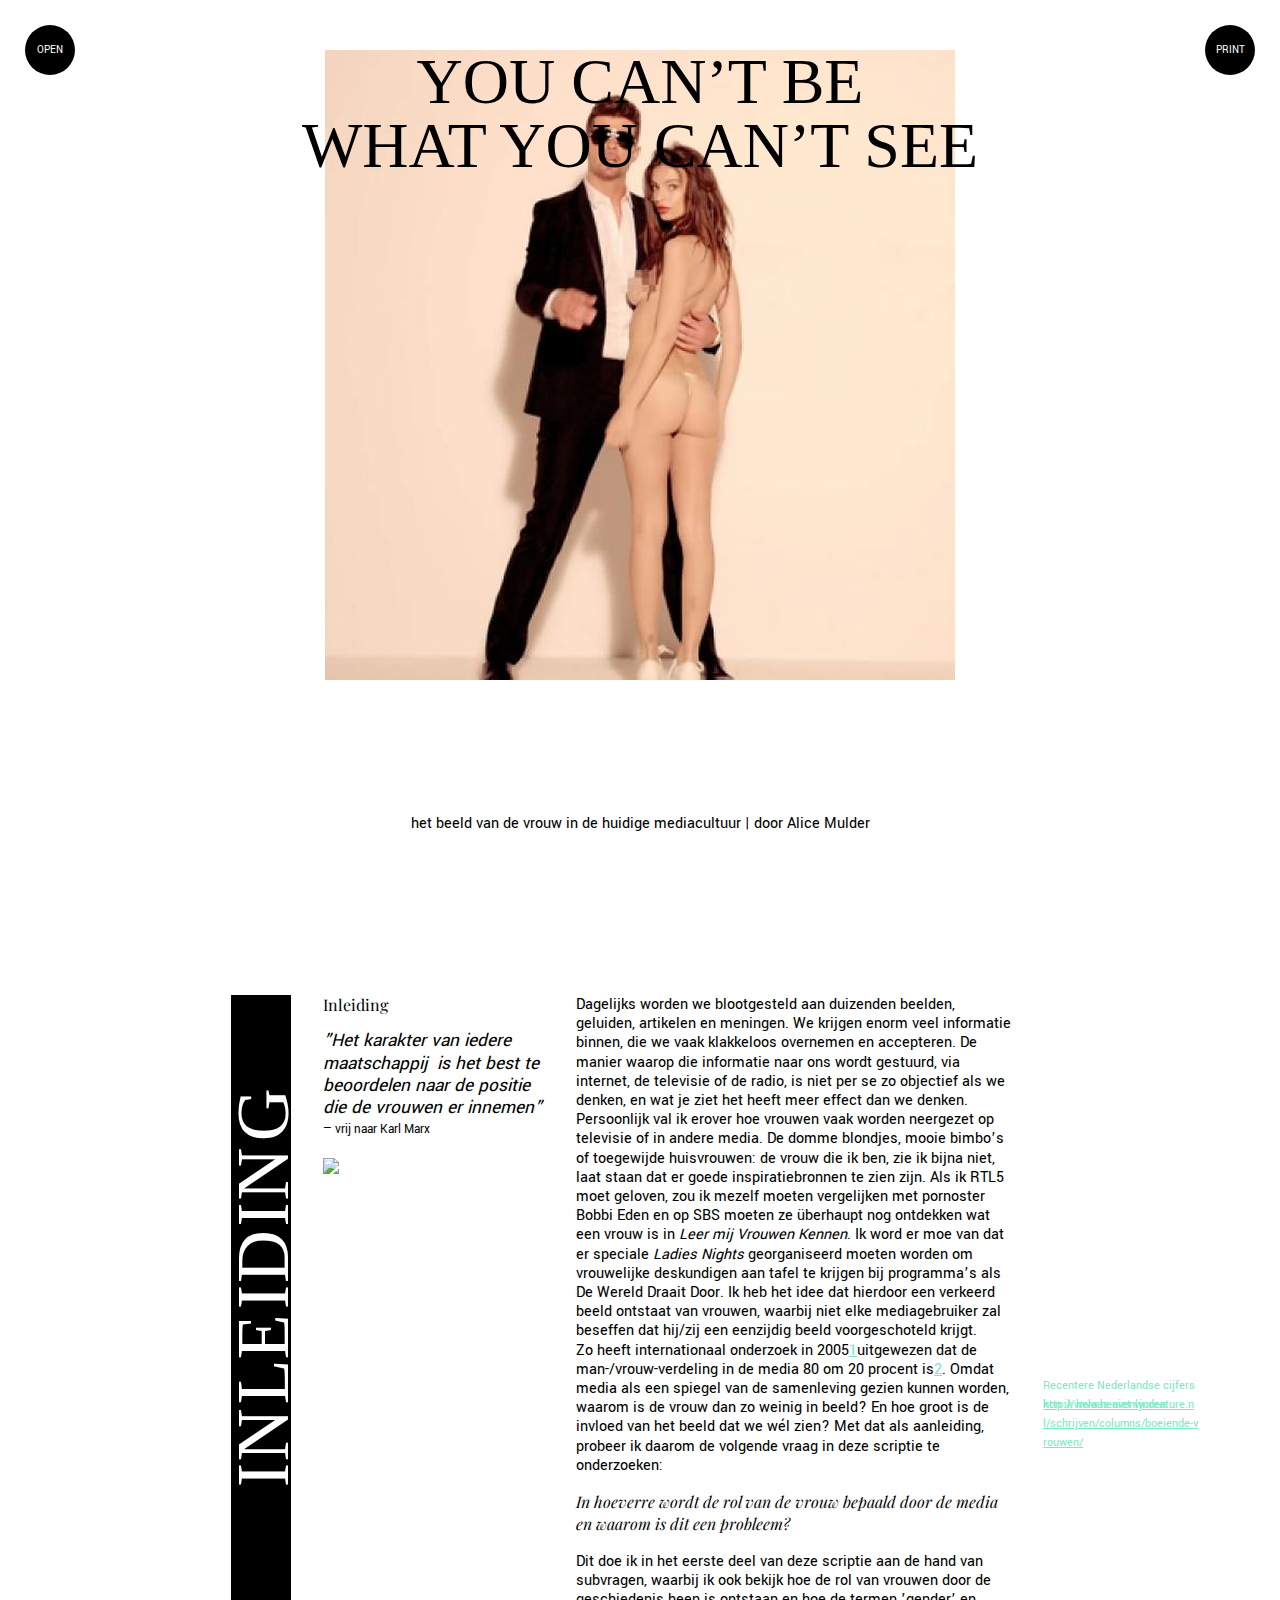
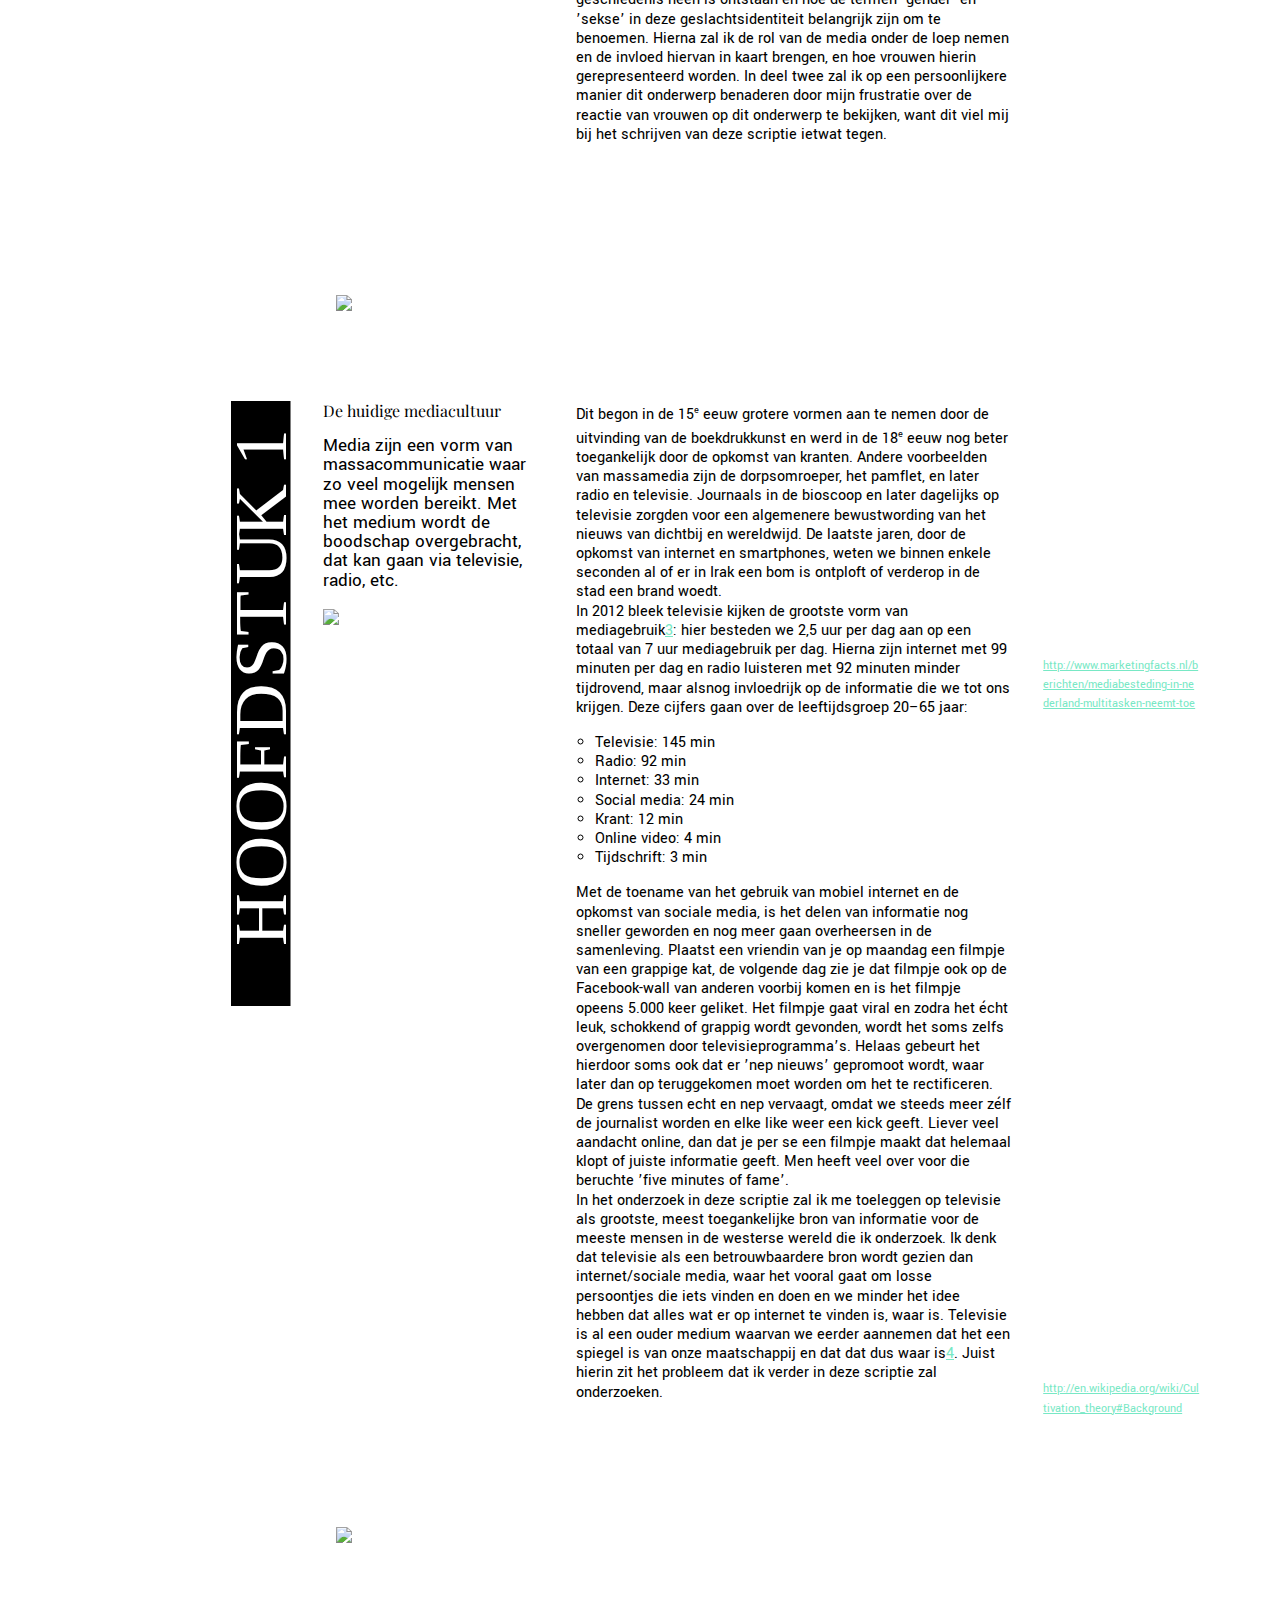
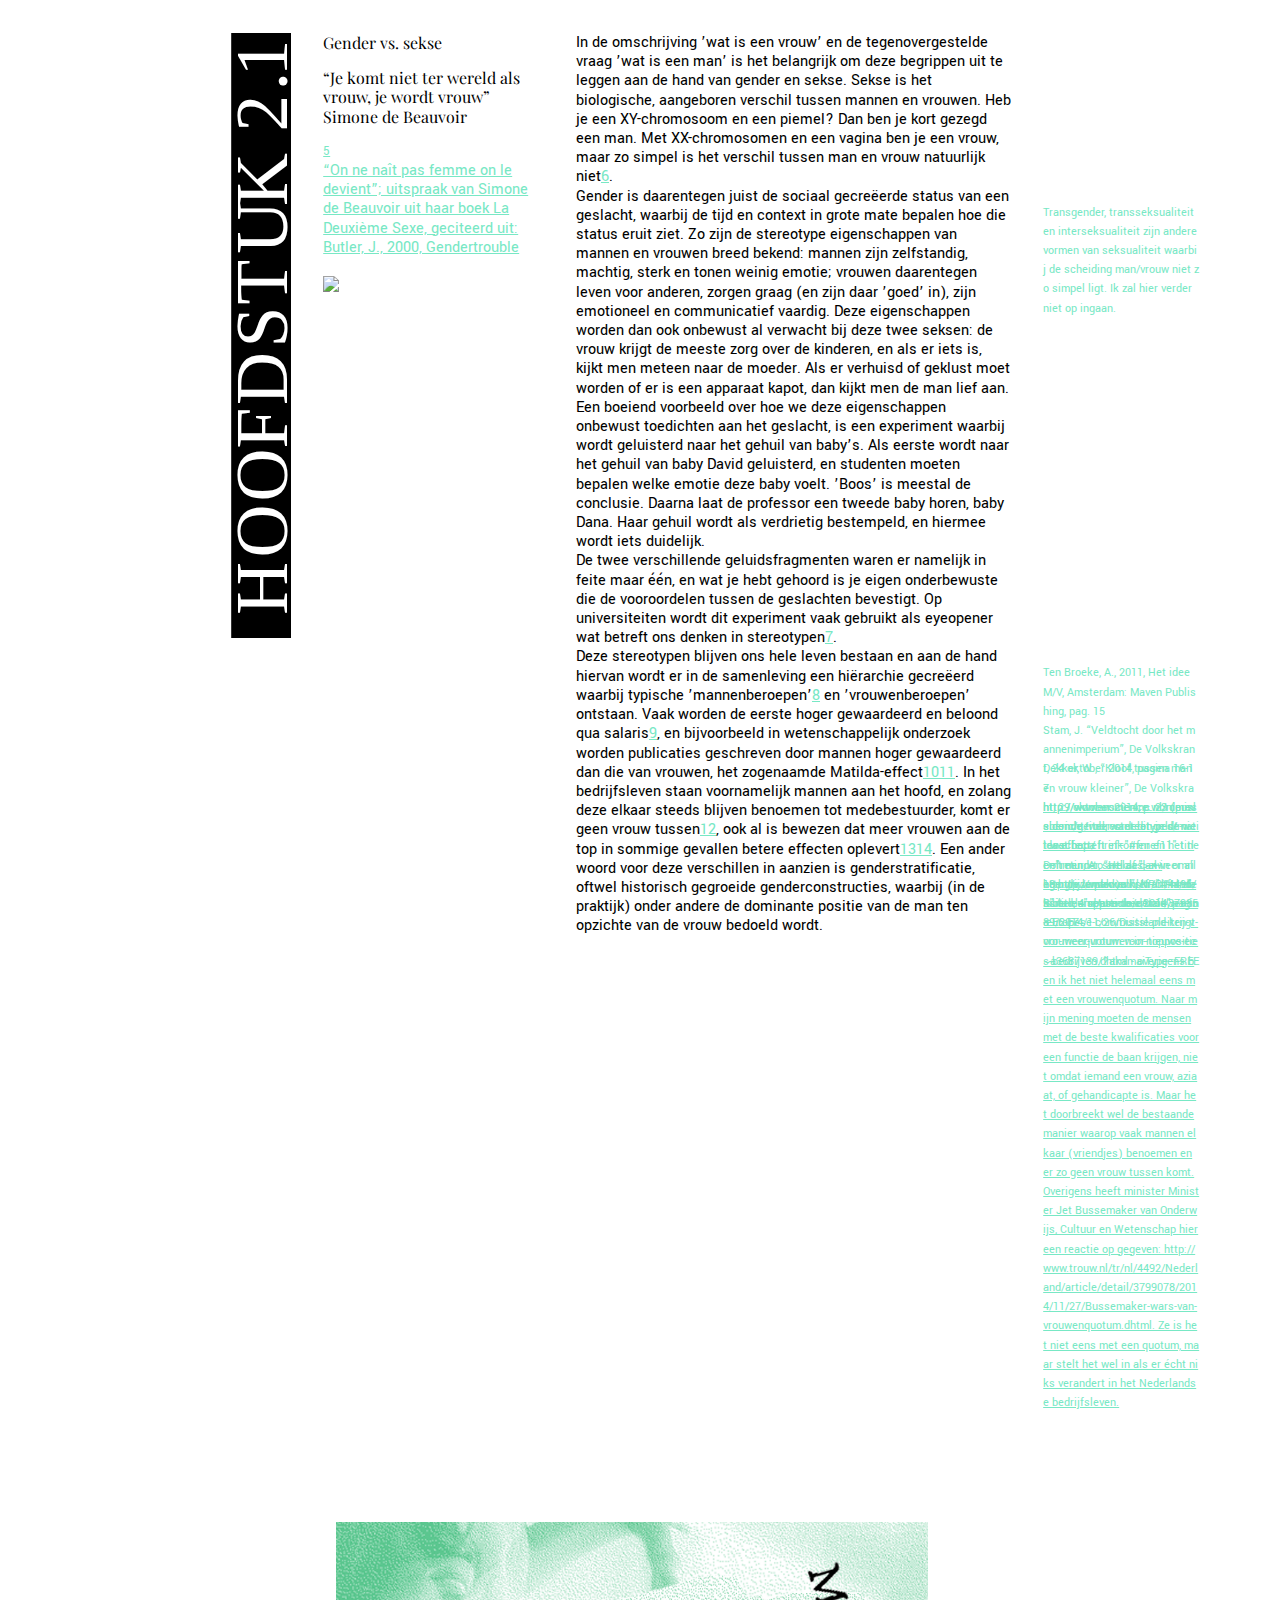
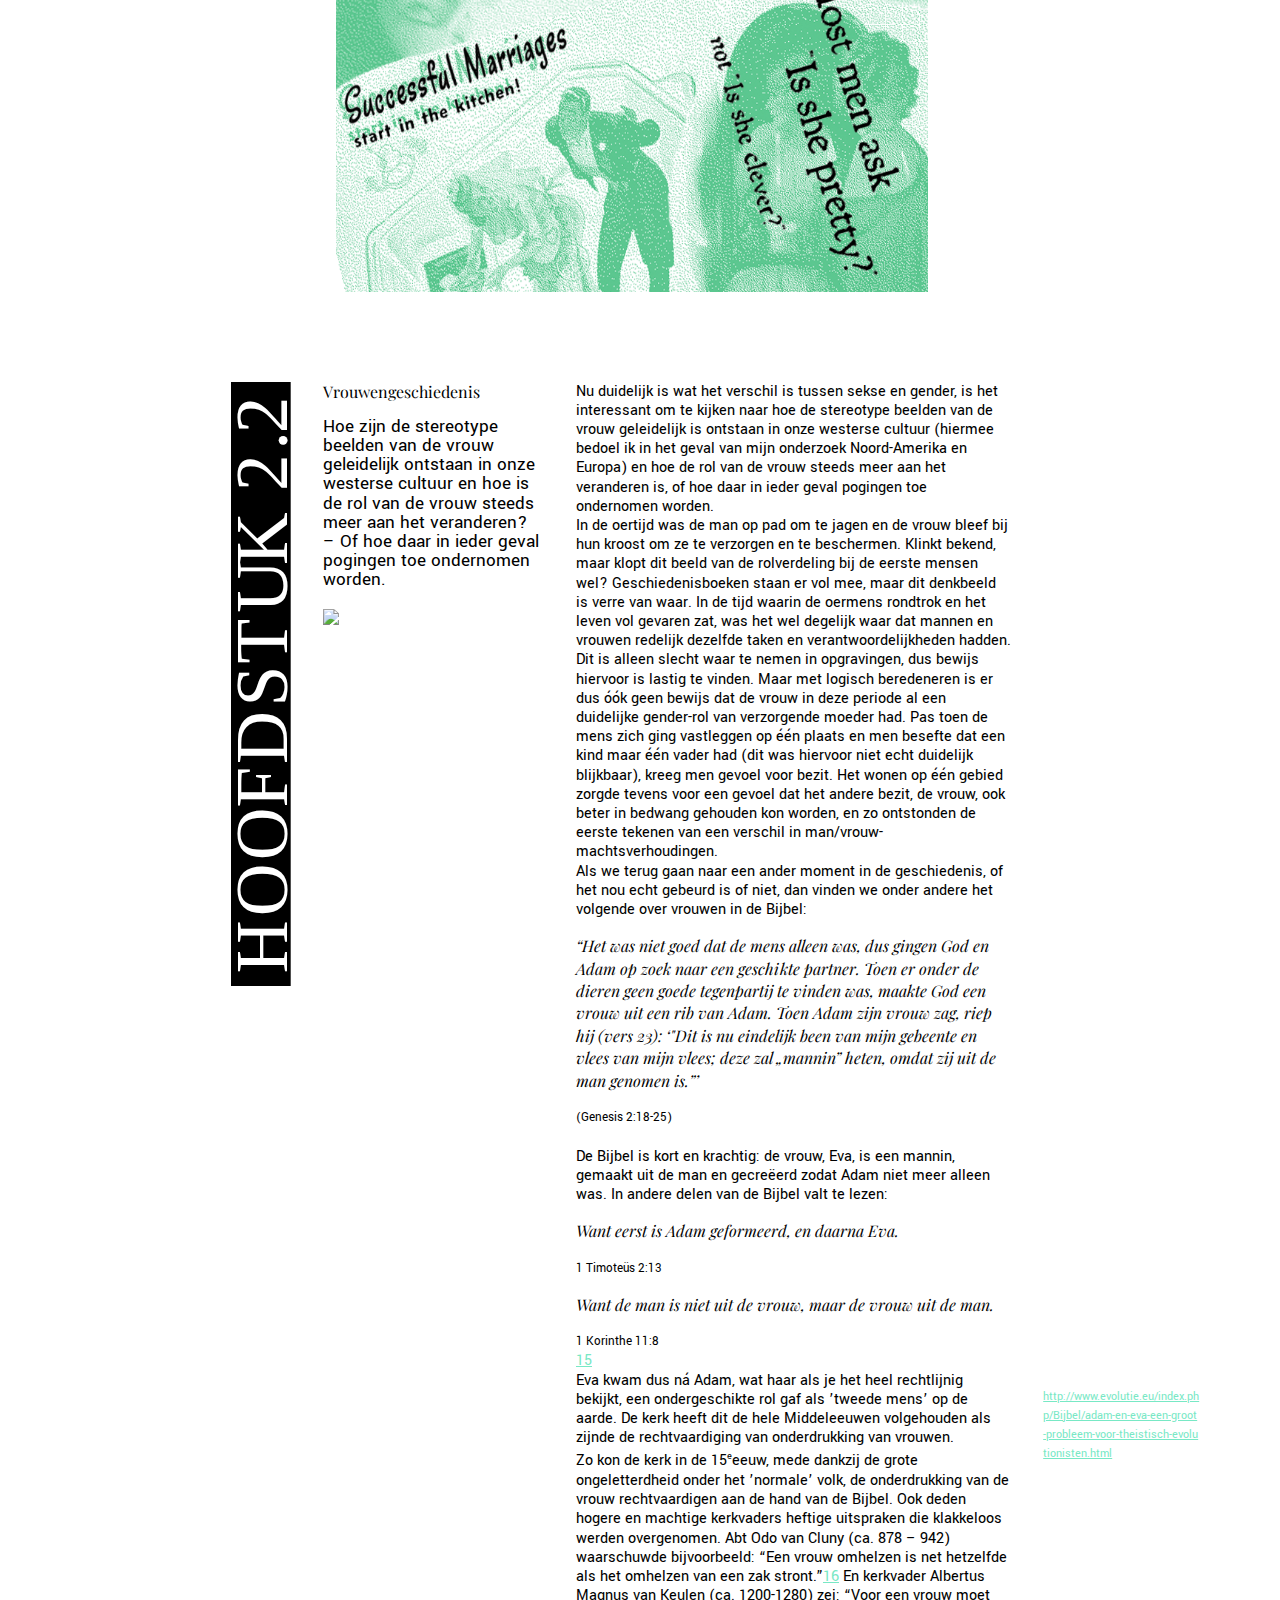
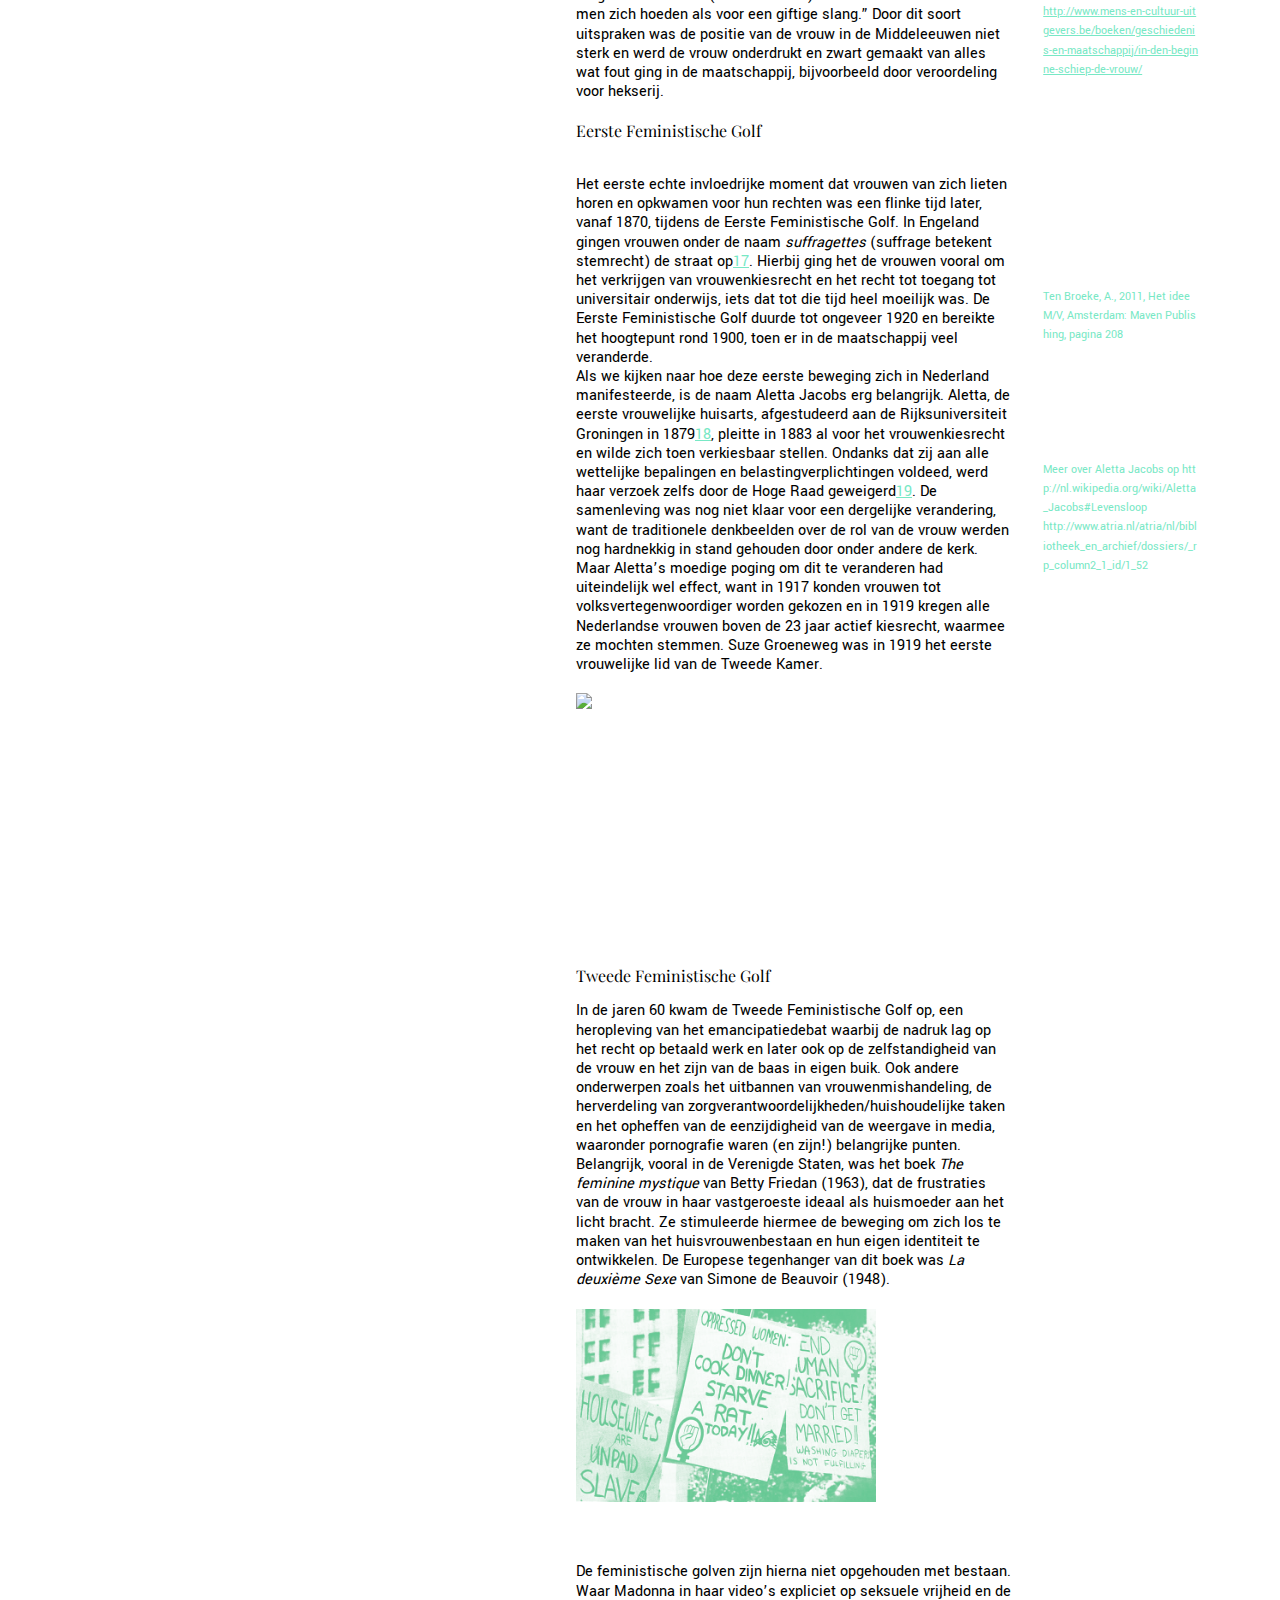
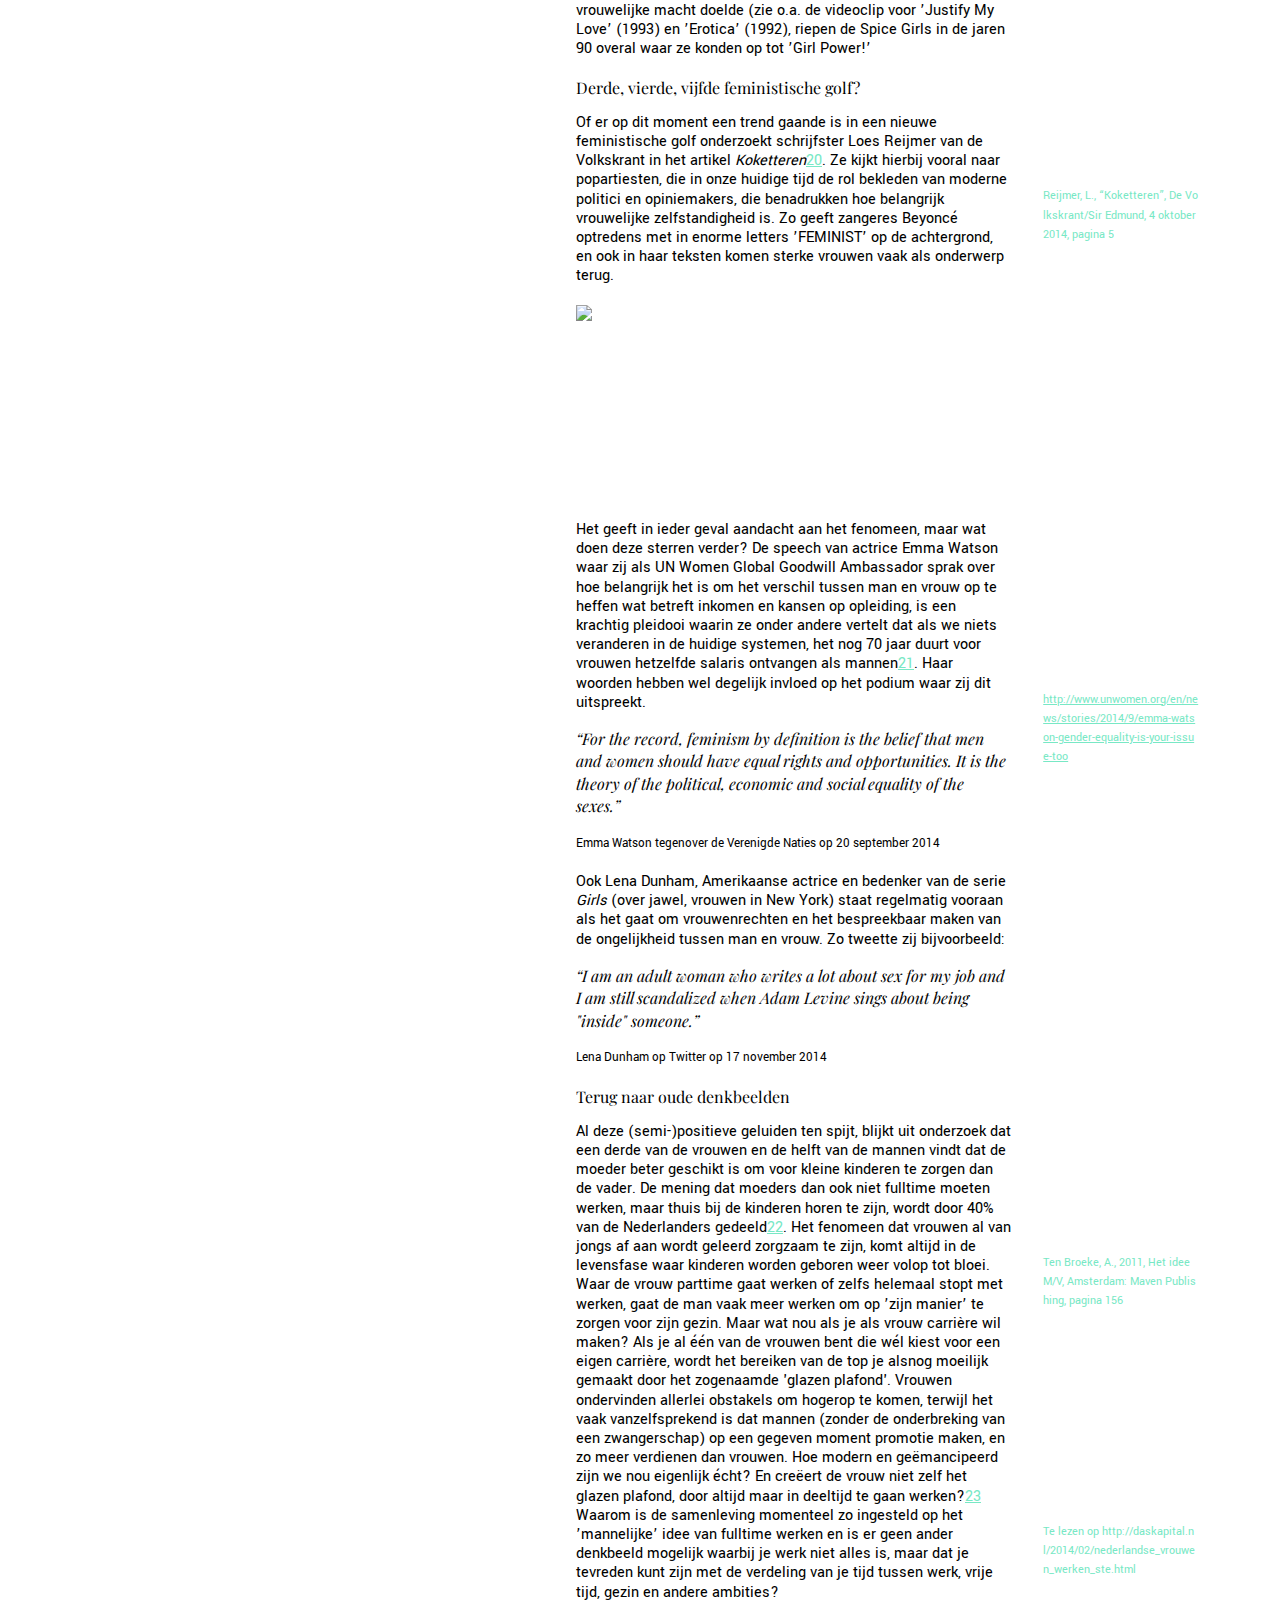
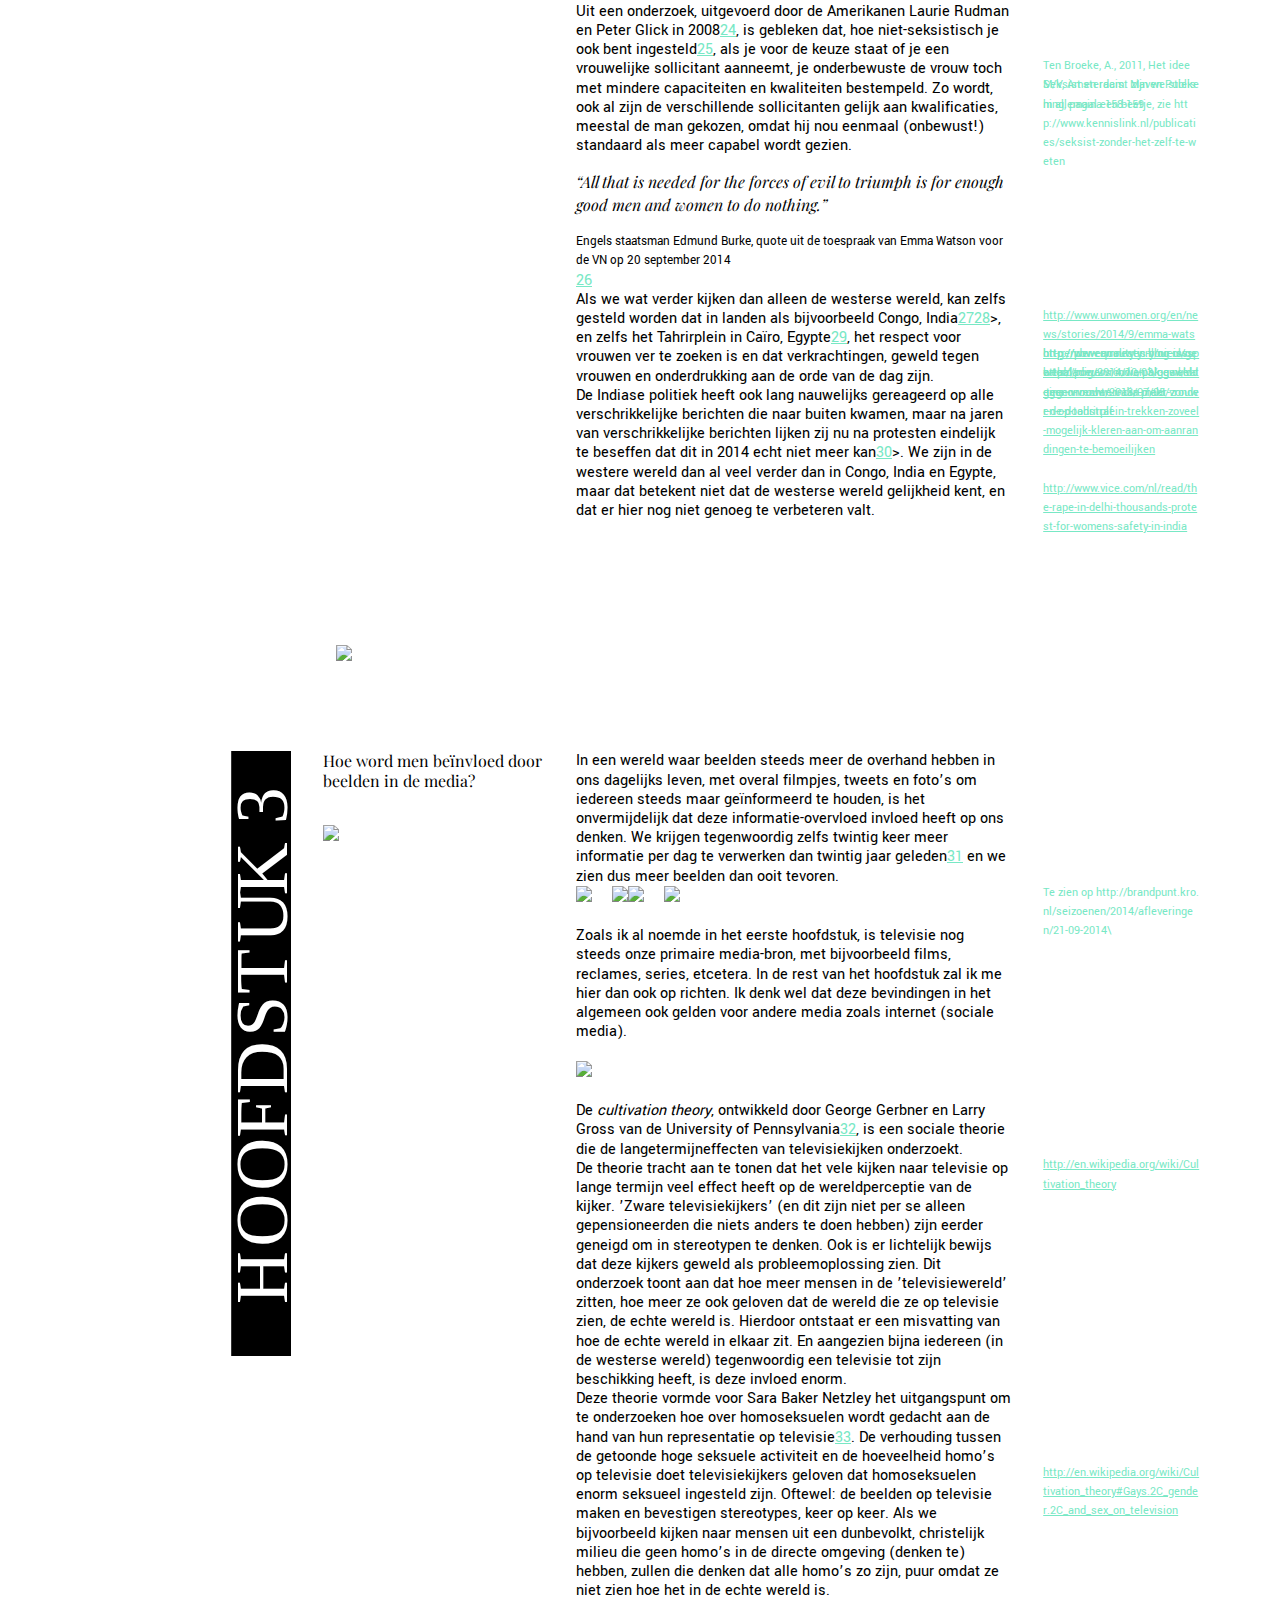
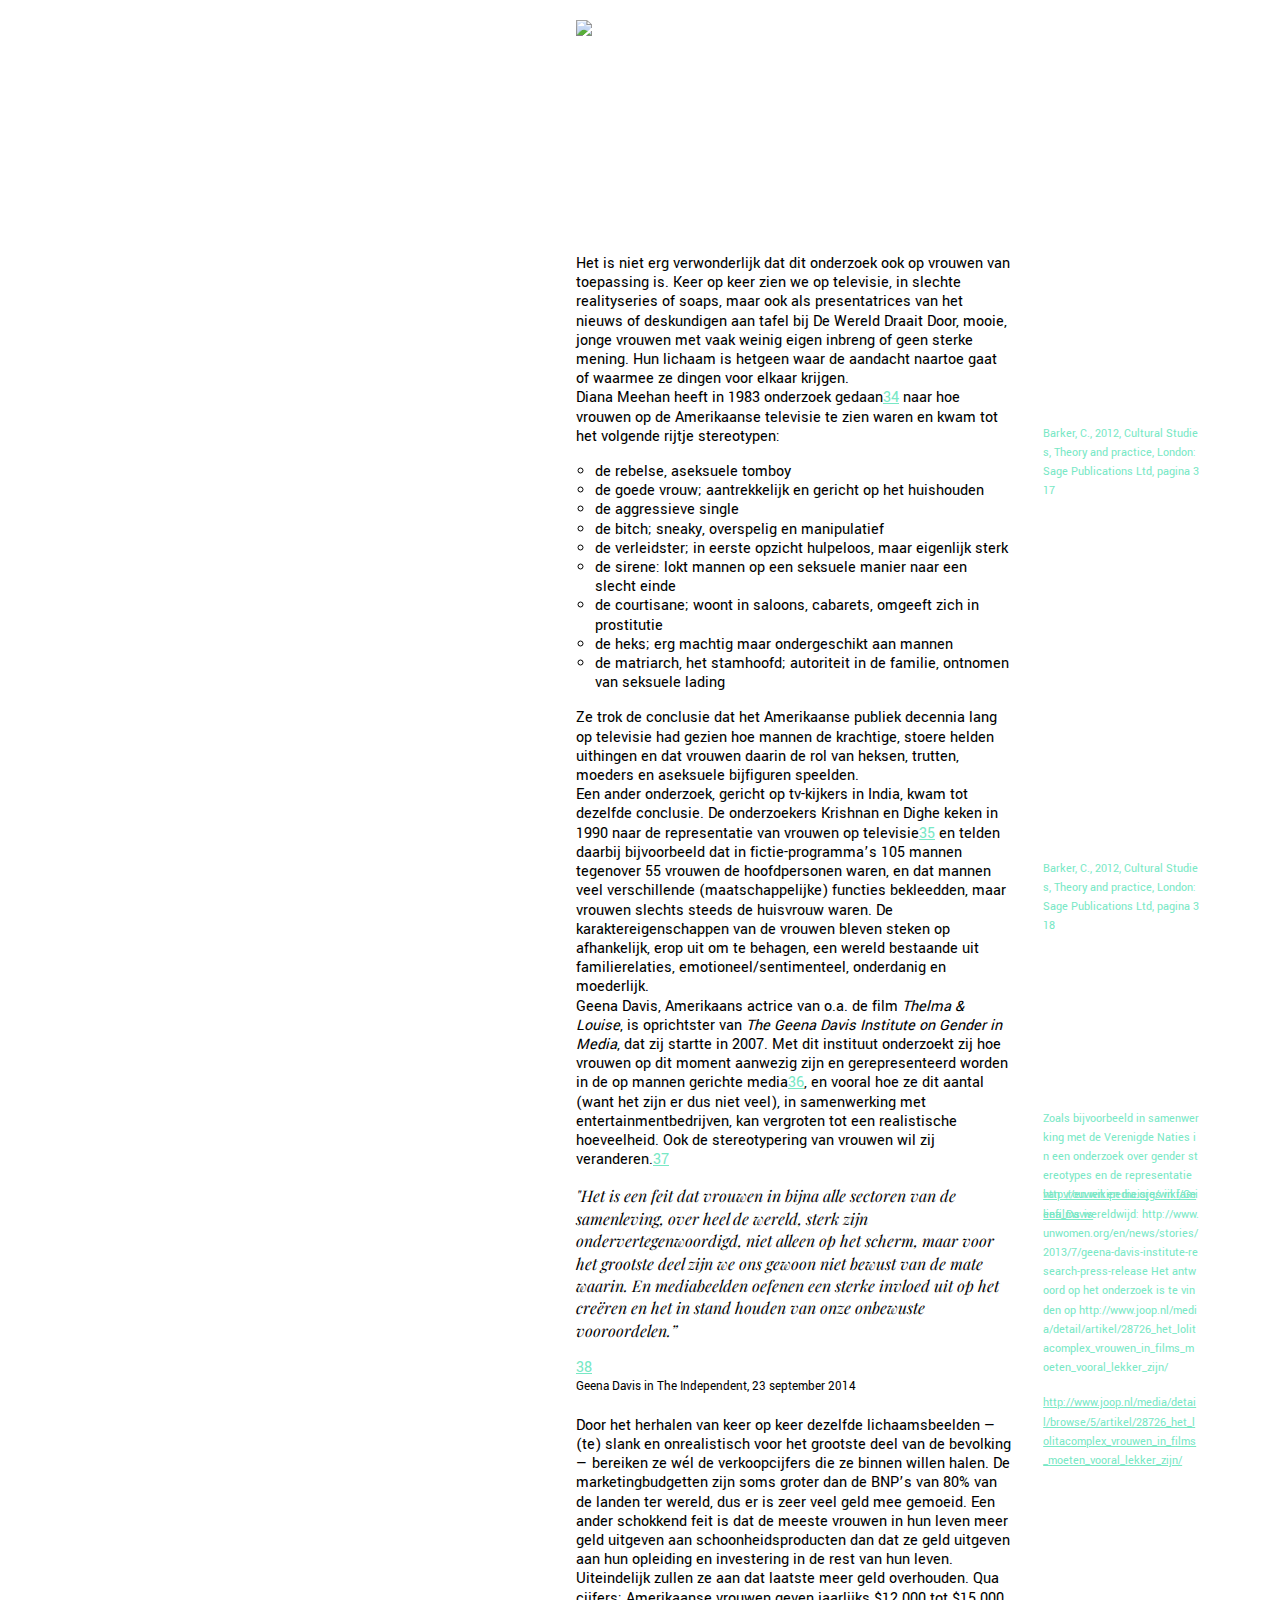
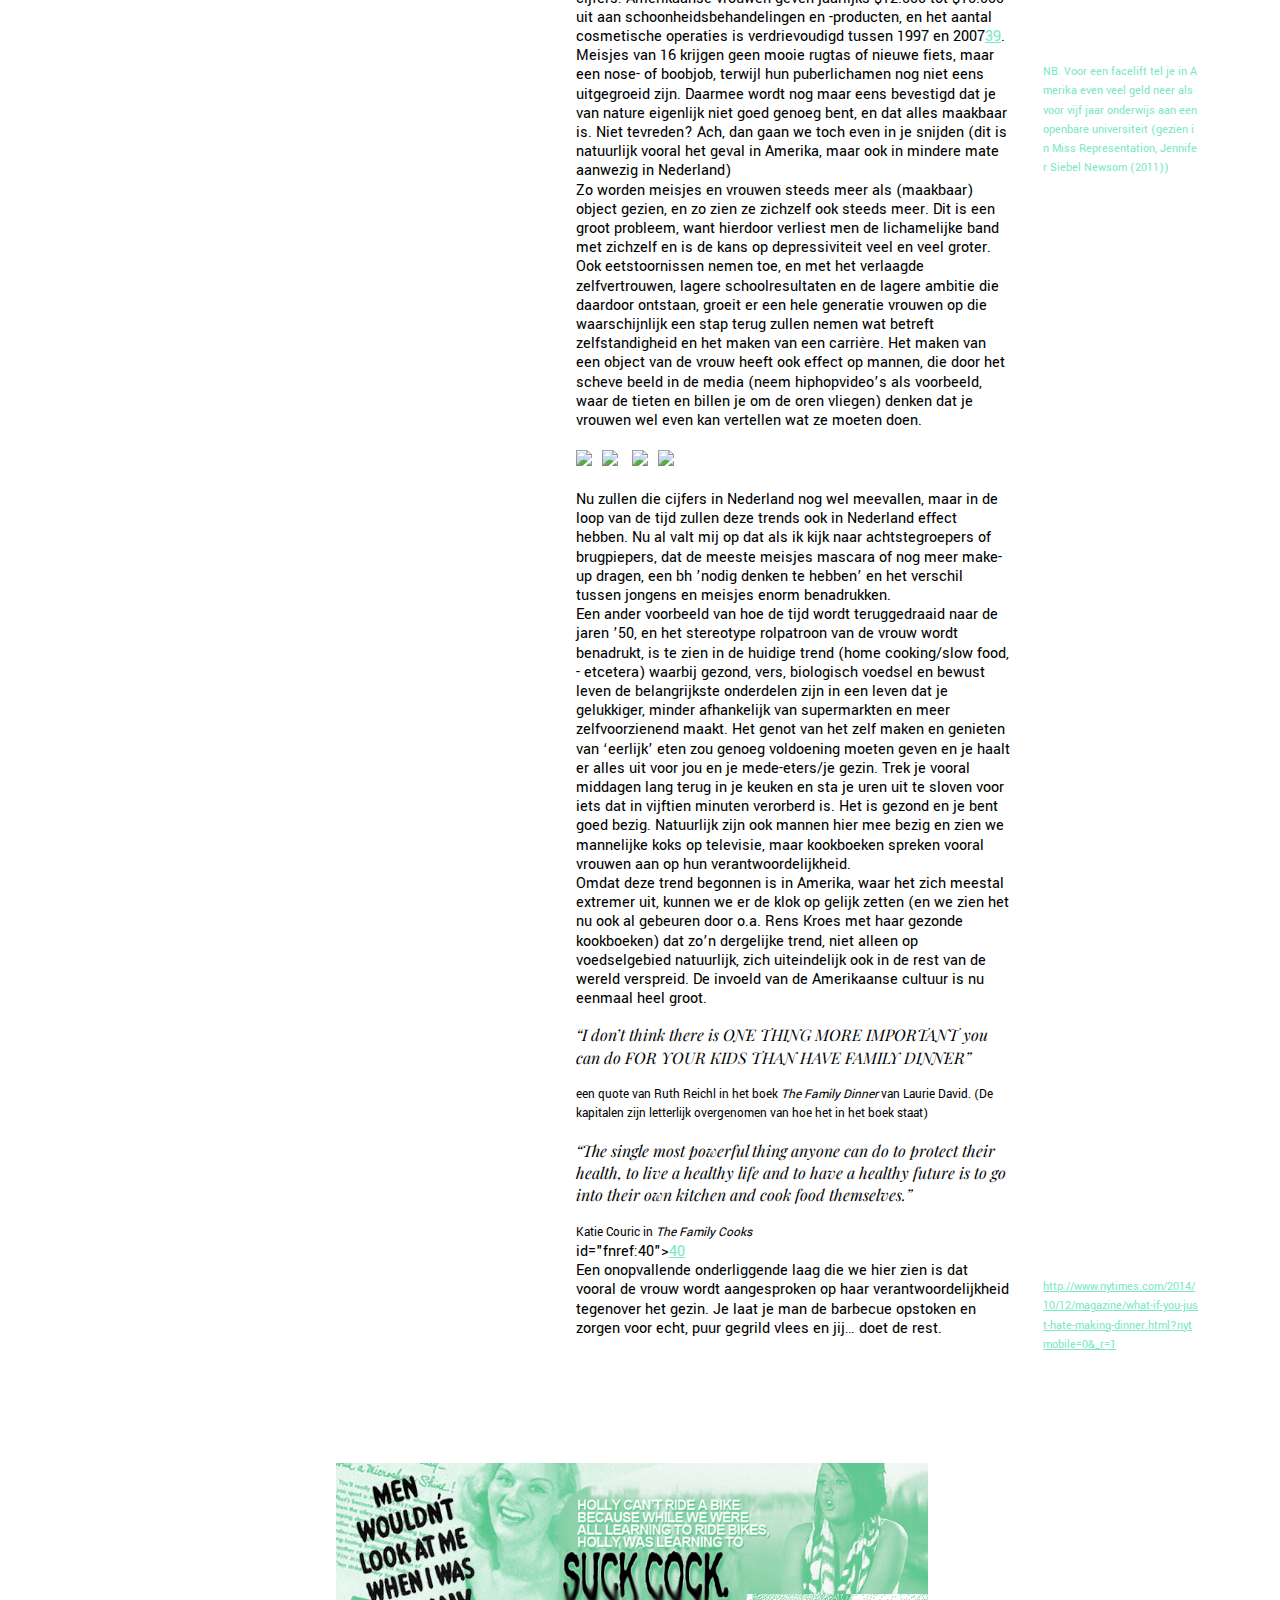
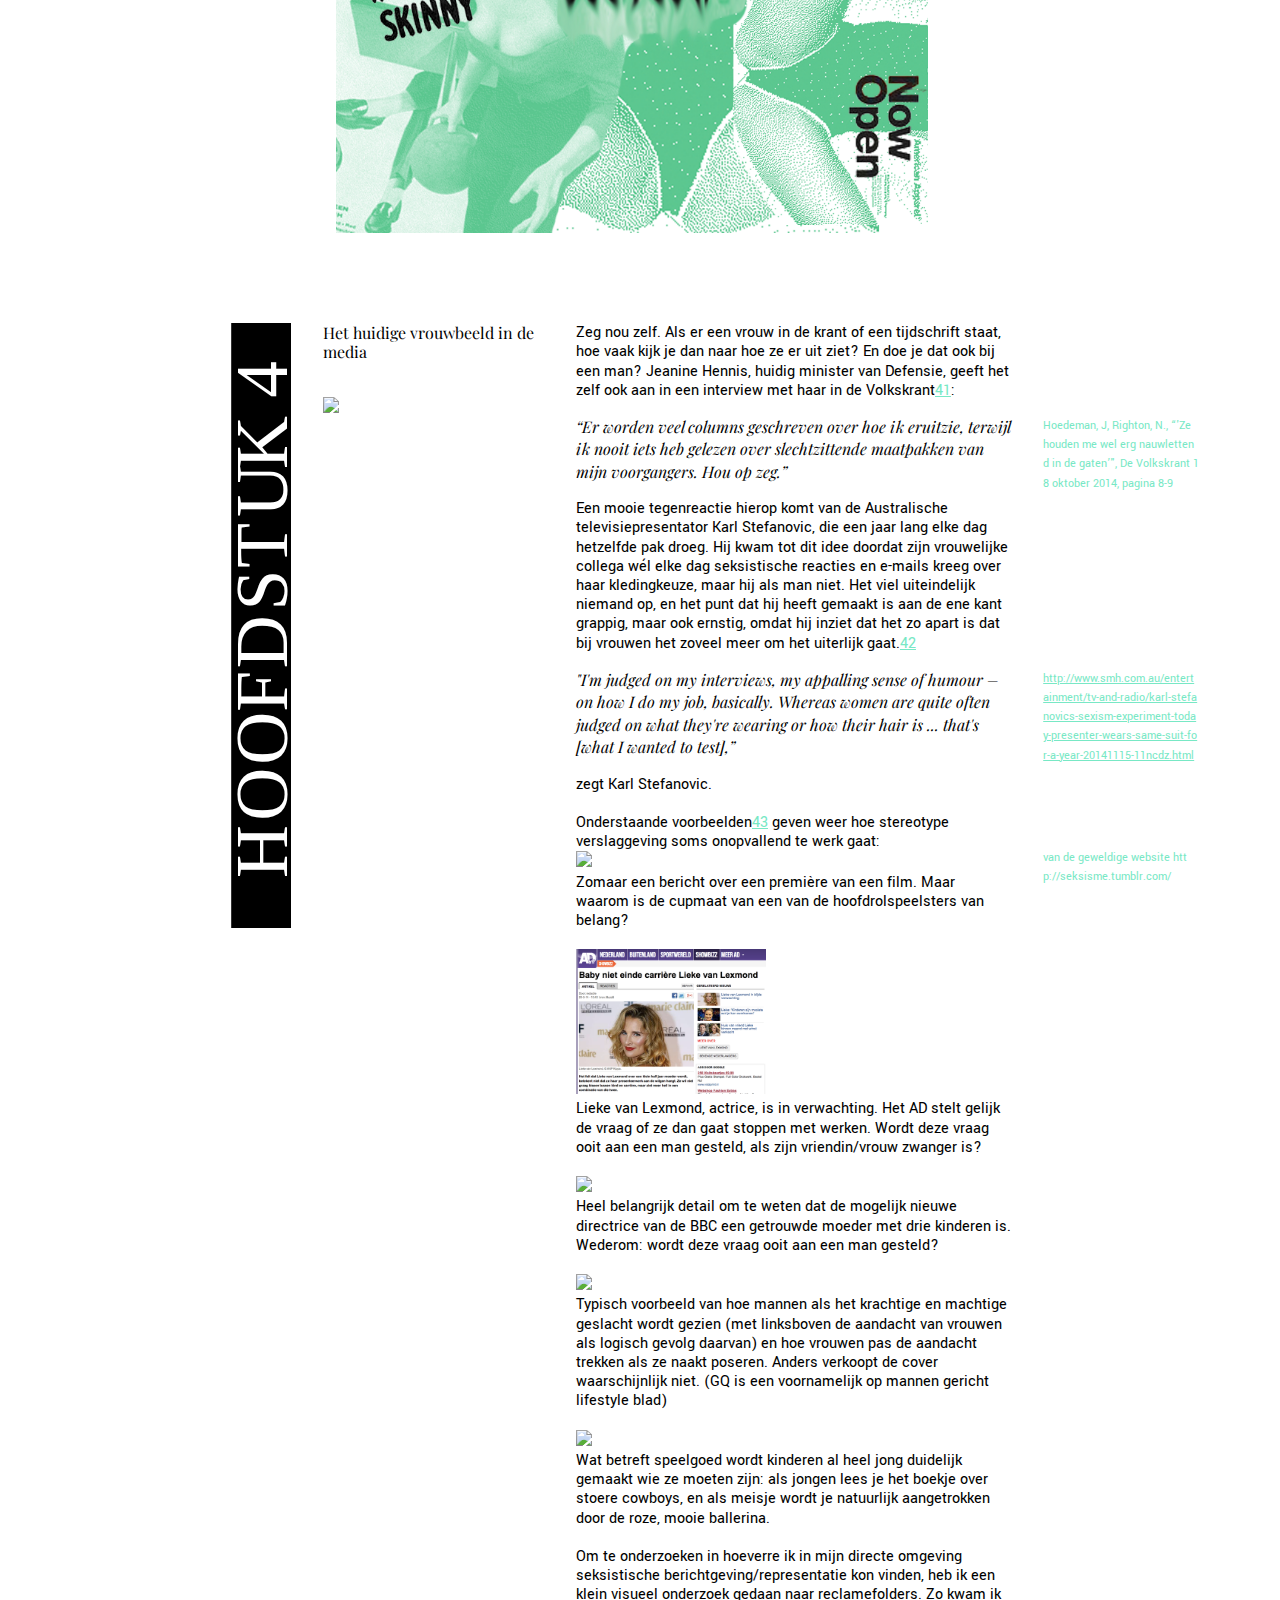
==== commit 75121b15: "Responsive gemaakt" ====
--- a/index.html
+++ b/index.html
@@ -22,6 +22,7 @@
     <link href='https://fonts.googleapis.com/css?family=Yantramanav:300,700|Playfair+Display:400italic' rel='stylesheet' type='text/css'>
 
     <link type="text/css" rel="stylesheet" href="style.css" media="all" />
+    <link type="text/css" rel="stylesheet" href="responsive.css" media="screen" />
     <link type="text/css" rel="stylesheet" href="print.css" media="print" />
     
 
@@ -419,11 +420,11 @@
                         <p>Om te onderzoeken in hoeverre ik in mijn directe omgeving seksistische berichtgeving/representatie kon vinden, heb ik een klein visueel onderzoek gedaan naar reclamefolders. Zo kwam ik onder andere tot de ontdekking dat voor Albert Heijn het heel simpel is: jongens houden van voetbal en meisjes van uiterlijke vertoning door hoge hakken en lippenstift. </p>
                         <br>
 
-                        <a href="img/Marsepein.png"><img width=500 src="img/Marsepein.png"></a>
-                        <a href="img/VD.png"><img width="600px" src="img/VD.png" width="600px" style="padding-right: 150px">
-                        <a href="img/Top1Toys.png"><img width="600px" src="img/Top1Toys.png" width="600px" style="padding-right: 150px">
-                        <a href="img/Trekpleister.png"><img width="600px" src="img/Trekpleister.png" width="600px" style="padding-right: 150px">
-                        <a href="img/Volkskrant.png"><img width="600px" src="img/Volkskrant.png" width="600px" style="padding-right: 150px"></a>
+                        <a href="img/Marsepein.png"><img class="volkskrant" width="100%" src="img/Marsepein.png"></a>
+                        <a href="img/VD.png"><img class="volkskrant" width="100%" src="img/VD.png">
+                        <a href="img/Top1Toys.png"><img class="volkskrant" width="100%" src="img/Top1Toys.png">
+                        <a href="img/Trekpleister.png"><img class="volkskrant" width="100%" src="img/Trekpleister.png">
+                        <a href="img/Volkskrant.png"><img class="volkskrant" width="100%" src="img/Volkskrant.png"></a>
                         <br>
                         <br>
                         <p>Een eenduidig antwoord op de vraag of we gewend zijn aan het seksisme is moeilijk te geven want dat is al een onderzoek op zich, maar het feit dat het in zulke kleine dingen als een introtekst in de krant te vinden is, geeft aan dat het breed verspreid te vinden is. We zien het zo veel en soms zo subtiel om ons heen, dat je het op een gegeven moment niet echt meer door hebt.</p>
@@ -642,171 +643,171 @@
         </main>
 
         <div class="footnote_wrapper">
-        <div class="footnote" id="fn1">
-        	<p>Recentere Nederlandse cijfers kon ik helaas niet vinden.<a href="#fnref1" title="return to article"> ↩</a>
-        </div>
-        <div class="footnote" id="fn2">
-        	<p>http://www.heavenlycreature.nl/schrijven/columns/boeiende-vrouwen/<a href="#fnref2" title="return to article"> ↩</a>
-        </div> -->
-        <div class="footnote" id="fn3">
-        	<p>http://www.marketingfacts.nl/berichten/mediabesteding-in-nederland-multitasken-neemt-toe<a href="#fnref3" title="return to article"> ↩</a>
-        </div>
-        <div class="footnote" id="fn4">
-        	<p>http://en.wikipedia.org/wiki/Cultivation_theory#Background<a href="#fnref4" title="return to article"> ↩</a>
-        </div>
-        <div class="footnote" id="fn5">
-        	<p>“On ne naît pas femme on le devient”; uitspraak van Simone de Beauvoir uit haar boek La Deuxième Sexe, geciteerd uit: Butler, J., 2000, Gendertrouble<a href="#fnref5" title="return to article"> ↩</a>
-        </div>
-        <div class="footnote" id="fn6">
-        	<p>Transgender, transseksualiteit en interseksualiteit zijn andere vormen van seksualiteit waarbij de scheiding man/vrouw niet zo simpel ligt. Ik zal hier verder niet op ingaan.<a href="#fnref6" title="return to article"> ↩</a>
-        </div>
-        <div class="footnote" id="fn7">
-        	<p>Ten Broeke, A., 2011, Het idee M/V, Amsterdam: Maven Publishing, pag. 15<a href="#fnref7" title="return to article"> ↩</a>
-        </div>
-        <div class="footnote" id="fn8">
-        	<p>Stam, J. “Veldtocht door het mannenimperium”, De Volkskrant, 24 oktober 2014, pagina 16-17<a href="#fnref8" title="return to article"> ↩</a>
-        </div>
-        <div class="footnote" id="fn9">
-        	<p>Dekker, W., “Kloof tussen man en vrouw kleiner”, De Volkskrant, 29 oktober 2014, p. 23 (misleidende titel, want dit geldt niet wat betreft inkomen en het neemt minder snel af dan in omringende landen)a href="#fnref9" title="return to article"> ↩</a>
-        </div>
-        <div class="footnote" id="fn10">
-        	<p>http://womenscience.wordpress.com/gender-stereotypes/matilda-effect/<a href="#fnref10" title="return to article"> ↩</a>
-        </div>
-        <div class="footnote" id="fn11">
-        	<p>http://www.womeninc.nl/nieuwsbericht/vooroordelen-in-de-wetenschapa href="#fnref11" title="return to article"> ↩</a>
-        </div>
-        <div class="footnote" id="fn12">
-        	<p>Dohmen, A., “Helaas, alweer alleen grijze pakken”, NRC Handelsblad, 4 september 2014, pagina E6-E7<a href="#fnref12" title="return to article"> ↩</a>
-        </div>
-        <div class="footnote" id="fn13">
-        	<p>13 http://www.volkskrant.nl/dossier-europese-unie/vrouwen-in-europese-commissie-pleiten-voor-meer-vrouwen-in-nieuwe-ec~a3687139/?akamaiType=FREE<a href="#fnref13" title="return to article"> ↩</a>
-        </div>
-        <div class="footnote" id="fn14">
-        	<p>http://www.trouw.nl/tr/nl/4496/Buitenland/article/detail/3798589/2014/11/26/Duitsland-krijgt-vrouwenquotum-voor-topposities-bedrijven.dhtml - overigens ben ik het niet helemaal eens met een vrouwenquotum. Naar mijn mening moeten de mensen met de beste kwalificaties voor een functie de baan krijgen, niet omdat iemand een vrouw, aziaat, of gehandicapte is. Maar het doorbreekt wel de bestaande manier waarop vaak mannen elkaar (vriendjes) benoemen en er zo geen vrouw tussen komt. Overigens heeft minister Minister Jet Bussemaker van Onderwijs, Cultuur en Wetenschap hier een reactie op gegeven: http://www.trouw.nl/tr/nl/4492/Nederland/article/detail/3799078/2014/11/27/Bussemaker-wars-van-vrouwenquotum.dhtml. Ze is het niet eens met een quotum, maar stelt het wel in als er écht niks verandert in het Nederlandse bedrijfsleven.<a href="#fnref14" title="return to article"> ↩</a>
-        </div>
-        <div class="footnote" id="fn15">
-        	<p>http://www.evolutie.eu/index.php/Bijbel/adam-en-eva-een-groot-probleem-voor-theistisch-evolutionisten.html<a href="#fnref15" title="return to article"> ↩</a>
-        </div>
-        <div class="footnote" id="fn16">
-        	<p>http://www.mens-en-cultuur-uitgevers.be/boeken/geschiedenis-en-maatschappij/in-den-beginne-schiep-de-vrouw/<a href="#fnref16" title="return to article"> ↩</a>
-        </div>
-        <div class="footnote" id="fn17">
-        	<p>Ten Broeke, A., 2011, Het idee M/V, Amsterdam: Maven Publishing, pagina 208<a href="#fnref17" title="return to article"> ↩</a>
-        </div>
-        <div class="footnote" id="fn18">
-        	<p>Meer over Aletta Jacobs op http://nl.wikipedia.org/wiki/Aletta_Jacobs#Levensloop<a href="#fnref18" title="return to article"> ↩</a>
-        </div>
-    	<div class="footnote" id="fn19">
-        	<p>	http://www.atria.nl/atria/nl/bibliotheek_en_archief/dossiers/_rp_column2_1_id/1_52<a href="#fnref19" title="return to article"> ↩</a>
-        </div>
-    	<div class="footnote" id="fn20">
-        	<p>Reijmer, L., “Koketteren”, De Volkskrant/Sir Edmund, 4 oktober 2014, pagina 5<a href="#fnref20" title="return to article"> ↩</a>
-        </div>
-    	<div class="footnote" id="fn21">
-        	<p>http://www.unwomen.org/en/news/stories/2014/9/emma-watson-gender-equality-is-your-issue-too<a href="#fnref21" title="return to article"> ↩</a>
-        </div>
-    	<div class="footnote" id="fn22">
-        	<p>Ten Broeke, A., 2011, Het idee M/V, Amsterdam: Maven Publishing, pagina 156<a href="#fnref22" title="return to article"> ↩</a>
-        </div>
-    	<div class="footnote" id="fn23">
-        	<p>Te lezen op http://daskapital.nl/2014/02/nederlandse_vrouwen_werken_ste.html<a href="#fnref23" title="return to article"> ↩</a>
-        </div>
-    	<div class="footnote" id="fn24">
-        	<p>Ten Broeke, A., 2011, Het idee M/V, Amsterdam: Maven Publishing, pagina 158-159<a href="#fnref24" title="return to article"> ↩</a>
-        </div>
-    	<div class="footnote" id="fn25">
-        	<p>Seksist en racist zijn we stiekem allemaal een beetje, zie http://www.kennislink.nl/publicaties/seksist-zonder-het-zelf-te-weten<a href="#fnref25" title="return to article"> ↩</a>
-        </div>
-    	<div class="footnote" id="fn26">
-        	<p>http://www.unwomen.org/en/news/stories/2014/9/emma-watson-gender-equality-is-your-issue-too<a href="#fnref26" title="return to article"> ↩</a>
-        </div>
-    	<div class="footnote" id="fn27">
-        	<p>http://www.amnesty.nl/nieuwsportaal/nieuws/india-pak-geweld-tegen-vrouwen-aan-maar-zonder-de-doodstraf<a href="#fnref27" title="return to article"> ↩</a>
-        </div>
-    	<div class="footnote" id="fn28">
-        	<p>http://powervrouwen.blog.nl/gewelddadig/2014/10/03/geweld-tegen-vrouwen-india-piekt<a href="#fnref28" title="return to article"> ↩</a>
-        </div>
-    	<div class="footnote" id="fn29">
-        	<p>http://powervrouwen.blog.nl/vagina-onrecht/2013/07/05/vrouwen-op-tahrirplein-trekken-zoveel-mogelijk-kleren-aan-om-aanrandingen-te-bemoeilijken<a href="#fnref29" title="return to article"> ↩</a>
-        </div>
-    	<div class="footnote" id="fn30">
-        	<p>http://www.vice.com/nl/read/the-rape-in-delhi-thousands-protest-for-womens-safety-in-india<a href="#fnref30" title="return to article"> ↩</a>
-        </div>
-    	<div class="footnote" id="fn31">
-        	<p>Te zien op http://brandpunt.kro.nl/seizoenen/2014/afleveringen/21-09-2014\<a href="#fnref31" title="return to article"> ↩</a>
-        </div>
-    	<div class="footnote" id="fn32">
-        	<p>http://en.wikipedia.org/wiki/Cultivation_theory<a href="#fnref32" title="return to article"> ↩</a>
-        </div>
-    	<div class="footnote" id="fn33">
-        	<p>http://en.wikipedia.org/wiki/Cultivation_theory#Gays.2C_gender.2C_and_sex_on_television<a href="#fnref33" title="return to article"> ↩</a>
-        </div>
-    	<div class="footnote" id="fn34">
-        	<p>Barker, C., 2012, Cultural Studies, Theory and practice, London: Sage Publications Ltd, pagina 317<a href="#fnref34" title="return to article"> ↩</a>
-        </div>
-    	<div class="footnote" id="fn35">
-        	<p>Barker, C., 2012, Cultural Studies, Theory and practice, London: Sage Publications Ltd, pagina 318<a href="#fnref35" title="return to article"> ↩</a>
-        </div>
-    	<div class="footnote" id="fn36">
-        	<p>Zoals bijvoorbeeld in samenwerking met de Verenigde Naties in een onderzoek over gender stereotypes en de representatie van vrouwen en meisjes in familiefilms wereldwijd: http://www.unwomen.org/en/news/stories/2013/7/geena-davis-institute-research-press-release Het antwoord op het onderzoek is te vinden op http://www.joop.nl/media/detail/artikel/28726_het_lolitacomplex_vrouwen_in_films_moeten_vooral_lekker_zijn/<a href="#fnref36" title="return to article"> ↩</a>
-        </div>
-    	<div class="footnote" id="fn37">
-        	<p>http://en.wikipedia.org/wiki/Geena_Davis<a href="#fnref37" title="return to article"> ↩</a>
-        </div>
-    	<div class="footnote" id="fn38">
-        	<p>http://www.joop.nl/media/detail/browse/5/artikel/28726_het_lolitacomplex_vrouwen_in_films_moeten_vooral_lekker_zijn/<a href="#fnref38" title="return to article"> ↩</a>
-        </div>
-    	<div class="footnote" id="fn39">
-        	<p>NB. Voor een facelift tel je in Amerika even veel geld neer als voor vijf jaar onderwijs aan een openbare universiteit (gezien in Miss Representation, Jennifer Siebel Newsom (2011))<a href="#fnref39" title="return to article"> ↩</a>
-        </div>
-    	<div class="footnote" id="fn40">
-        	<p>http://www.nytimes.com/2014/10/12/magazine/what-if-you-just-hate-making-dinner.html?nytmobile=0&_r=1<a href="#fnref40" title="return to article"> ↩</a>
-        </div>
-    	<div class="footnote" id="fn41">
-        	<p>Hoedeman, J, Righton, N., “'Ze houden me wel erg nauwlettend in de gaten’", De Volkskrant 18 oktober 2014, pagina 8-9<a href="#fnref41" title="return to article"> ↩</a>
-        </div>
-    	<div class="footnote" id="fn42">
-        	<p>http://www.smh.com.au/entertainment/tv-and-radio/karl-stefanovics-sexism-experiment-today-presenter-wears-same-suit-for-a-year-20141115-11ncdz.html<a href="#fnref42" title="return to article"> ↩</a>
-        </div>
-    	<div class="footnote" id="fn43">
-        	<p>van de geweldige website http://seksisme.tumblr.com/<a href="#fnref43" title="return to article"> ↩</a>
-        </div>
-    	<div class="footnote" id="fn44">
-        	<p>gezien in de documentaire Miss Representation, Jennifer Siebel Newsom (2011)<a href="#fnref44" title="return to article"> ↩</a>
-        </div>
-    	<div class="footnote" id="fn45">
-        	<p>http://en.wikipedia.org/wiki/Cultivation_theory#cite_ref-Cohen_and_Weimann_1-0<a href="#fnref45" title="return to article"> ↩</a>
-        </div>
-    	<div class="footnote" id="fn46">
-        	<p>http://www.apa.org/research/action/protect.aspx<a href="#fnref46" title="return to article"> ↩</a>
-        </div>
-    	<div class="footnote" id="fn47">
-        	<p>http://basvanstokkom.nl/hetmannelijkego.pdf#page=65 (onder ’effecten van mediageweld’)<a href="#fnref47" title="return to article"> ↩</a>
-        </div>
-    	<div class="footnote" id="fn48">
-        	<p>http://www.jannekevanheugten.nl/528/alle-vrouwen-de-beeldbuis-op-vakvrouw-vertel-je-verhaal/<a href="#fnref48" title="return to article"> ↩</a>
-        </div>
-    	<div class="footnote" id="fn49">
-        	<p>Dit is de titel van een boek van Irene Costera Meijer. www.canonsociaalwerk.eu/nl_vrh/details.php?cps=4&canon_id=172<a href="#fnref49" title="return to article"> ↩</a>
-        </div>
-    	<div class="footnote" id="fn50">
-        	<p>http://www.unwomen.org/en/news/stories/2014/9/emma-watson-gender-equality-is-your-issue-too<a href="#fnref50" title="return to article"> ↩</a>
-        </div>
-        <div class="footnote" id="fn51">
-        	<p>http://occupywallstreet.net/story/explaining-white-privilege-broke-white-person<a href="#fnref51" title="return to article"> ↩</a>
-        </div>
-        <div class="footnote" id="fn52">
-        	<p>http://www.joop.nl/opinies/detail/artikel/29796_ziek_zwart_en_misselijk/<a href="#fnref52" title="return to article"> ↩</a>
-        </div>
-        <div class="footnote" id="fn53">
-        	<p>http://www.jannekevanheugten.nl/528/alle-vrouwen-de-beeldbuis-op-vakvrouw-vertel-je-verhaal/<a href="#fnref53" title="return to article"> ↩</a>
-        </div>
-    	<div class="footnote" id="fn54">
-        	<p>http://www.unwomen.org/en/news/stories/2014/9/emma-watson-gender-equality-is-your-issue-too<a href="#fnref54" title="return to article"> ↩</a>
-        </div>
-    	<div class="footnote" id="fn55">
-        	<p>http://www.jannekevanheugten.nl/528/alle-vrouwen-de-beeldbuis-op-vakvrouw-vertel-je-verhaal/<a href="#fnref55" title="return to article"> ↩</a>
-        </div>
+            <div class="footnote" id="fn1">
+            	<p>Recentere Nederlandse cijfers kon ik helaas niet vinden.<a href="#fnref1" title="return to article"> ↩</a>
+            </div>
+            <div class="footnote" id="fn2">
+            	<p>http://www.heavenlycreature.nl/schrijven/columns/boeiende-vrouwen/<a href="#fnref2" title="return to article"> ↩</a>
+            </div>
+            <div class="footnote" id="fn3">
+            	<p>http://www.marketingfacts.nl/berichten/mediabesteding-in-nederland-multitasken-neemt-toe<a href="#fnref3" title="return to article"> ↩</a>
+            </div>
+            <div class="footnote" id="fn4">
+            	<p>http://en.wikipedia.org/wiki/Cultivation_theory#Background<a href="#fnref4" title="return to article"> ↩</a>
+            </div>
+            <div class="footnote" id="fn5">
+            	<p>“On ne naît pas femme on le devient”; uitspraak van Simone de Beauvoir uit haar boek La Deuxième Sexe, geciteerd uit: Butler, J., 2000, Gendertrouble<a href="#fnref5" title="return to article"> ↩</a>
+            </div>
+            <div class="footnote" id="fn6">
+            	<p>Transgender, transseksualiteit en interseksualiteit zijn andere vormen van seksualiteit waarbij de scheiding man/vrouw niet zo simpel ligt. Ik zal hier verder niet op ingaan.<a href="#fnref6" title="return to article"> ↩</a>
+            </div>
+            <div class="footnote" id="fn7">
+            	<p>Ten Broeke, A., 2011, Het idee M/V, Amsterdam: Maven Publishing, pag. 15<a href="#fnref7" title="return to article"> ↩</a>
+            </div>
+            <div class="footnote" id="fn8">
+            	<p>Stam, J. “Veldtocht door het mannenimperium”, De Volkskrant, 24 oktober 2014, pagina 16-17<a href="#fnref8" title="return to article"> ↩</a>
+            </div>
+            <div class="footnote" id="fn9">
+            	<p>Dekker, W., “Kloof tussen man en vrouw kleiner”, De Volkskrant, 29 oktober 2014, p. 23 (misleidende titel, want dit geldt niet wat betreft inkomen en het neemt minder snel af dan in omringende landen)a href="#fnref9" title="return to article"> ↩</a>
+            </div>
+            <div class="footnote" id="fn10">
+            	<p>http://womenscience.wordpress.com/gender-stereotypes/matilda-effect/<a href="#fnref10" title="return to article"> ↩</a>
+            </div>
+            <div class="footnote" id="fn11">
+            	<p>http://www.womeninc.nl/nieuwsbericht/vooroordelen-in-de-wetenschapa href="#fnref11" title="return to article"> ↩</a>
+            </div>
+            <div class="footnote" id="fn12">
+            	<p>Dohmen, A., “Helaas, alweer alleen grijze pakken”, NRC Handelsblad, 4 september 2014, pagina E6-E7<a href="#fnref12" title="return to article"> ↩</a>
+            </div>
+            <div class="footnote" id="fn13">
+            	<p>13 http://www.volkskrant.nl/dossier-europese-unie/vrouwen-in-europese-commissie-pleiten-voor-meer-vrouwen-in-nieuwe-ec~a3687139/?akamaiType=FREE<a href="#fnref13" title="return to article"> ↩</a>
+            </div>
+            <div class="footnote" id="fn14">
+            	<p>http://www.trouw.nl/tr/nl/4496/Buitenland/article/detail/3798589/2014/11/26/Duitsland-krijgt-vrouwenquotum-voor-topposities-bedrijven.dhtml - overigens ben ik het niet helemaal eens met een vrouwenquotum. Naar mijn mening moeten de mensen met de beste kwalificaties voor een functie de baan krijgen, niet omdat iemand een vrouw, aziaat, of gehandicapte is. Maar het doorbreekt wel de bestaande manier waarop vaak mannen elkaar (vriendjes) benoemen en er zo geen vrouw tussen komt. Overigens heeft minister Minister Jet Bussemaker van Onderwijs, Cultuur en Wetenschap hier een reactie op gegeven: http://www.trouw.nl/tr/nl/4492/Nederland/article/detail/3799078/2014/11/27/Bussemaker-wars-van-vrouwenquotum.dhtml. Ze is het niet eens met een quotum, maar stelt het wel in als er écht niks verandert in het Nederlandse bedrijfsleven.<a href="#fnref14" title="return to article"> ↩</a>
+            </div>
+            <div class="footnote" id="fn15">
+            	<p>http://www.evolutie.eu/index.php/Bijbel/adam-en-eva-een-groot-probleem-voor-theistisch-evolutionisten.html<a href="#fnref15" title="return to article"> ↩</a>
+            </div>
+            <div class="footnote" id="fn16">
+            	<p>http://www.mens-en-cultuur-uitgevers.be/boeken/geschiedenis-en-maatschappij/in-den-beginne-schiep-de-vrouw/<a href="#fnref16" title="return to article"> ↩</a>
+            </div>
+            <div class="footnote" id="fn17">
+            	<p>Ten Broeke, A., 2011, Het idee M/V, Amsterdam: Maven Publishing, pagina 208<a href="#fnref17" title="return to article"> ↩</a>
+            </div>
+            <div class="footnote" id="fn18">
+            	<p>Meer over Aletta Jacobs op http://nl.wikipedia.org/wiki/Aletta_Jacobs#Levensloop<a href="#fnref18" title="return to article"> ↩</a>
+            </div>
+        	<div class="footnote" id="fn19">
+            	<p>	http://www.atria.nl/atria/nl/bibliotheek_en_archief/dossiers/_rp_column2_1_id/1_52<a href="#fnref19" title="return to article"> ↩</a>
+            </div>
+        	<div class="footnote" id="fn20">
+            	<p>Reijmer, L., “Koketteren”, De Volkskrant/Sir Edmund, 4 oktober 2014, pagina 5<a href="#fnref20" title="return to article"> ↩</a>
+            </div>
+        	<div class="footnote" id="fn21">
+            	<p>http://www.unwomen.org/en/news/stories/2014/9/emma-watson-gender-equality-is-your-issue-too<a href="#fnref21" title="return to article"> ↩</a>
+            </div>
+        	<div class="footnote" id="fn22">
+            	<p>Ten Broeke, A., 2011, Het idee M/V, Amsterdam: Maven Publishing, pagina 156<a href="#fnref22" title="return to article"> ↩</a>
+            </div>
+        	<div class="footnote" id="fn23">
+            	<p>Te lezen op http://daskapital.nl/2014/02/nederlandse_vrouwen_werken_ste.html<a href="#fnref23" title="return to article"> ↩</a>
+            </div>
+        	<div class="footnote" id="fn24">
+            	<p>Ten Broeke, A., 2011, Het idee M/V, Amsterdam: Maven Publishing, pagina 158-159<a href="#fnref24" title="return to article"> ↩</a>
+            </div>
+        	<div class="footnote" id="fn25">
+            	<p>Seksist en racist zijn we stiekem allemaal een beetje, zie http://www.kennislink.nl/publicaties/seksist-zonder-het-zelf-te-weten<a href="#fnref25" title="return to article"> ↩</a>
+            </div>
+        	<div class="footnote" id="fn26">
+            	<p>http://www.unwomen.org/en/news/stories/2014/9/emma-watson-gender-equality-is-your-issue-too<a href="#fnref26" title="return to article"> ↩</a>
+            </div>
+        	<div class="footnote" id="fn27">
+            	<p>http://www.amnesty.nl/nieuwsportaal/nieuws/india-pak-geweld-tegen-vrouwen-aan-maar-zonder-de-doodstraf<a href="#fnref27" title="return to article"> ↩</a>
+            </div>
+        	<div class="footnote" id="fn28">
+            	<p>http://powervrouwen.blog.nl/gewelddadig/2014/10/03/geweld-tegen-vrouwen-india-piekt<a href="#fnref28" title="return to article"> ↩</a>
+            </div>
+        	<div class="footnote" id="fn29">
+            	<p>http://powervrouwen.blog.nl/vagina-onrecht/2013/07/05/vrouwen-op-tahrirplein-trekken-zoveel-mogelijk-kleren-aan-om-aanrandingen-te-bemoeilijken<a href="#fnref29" title="return to article"> ↩</a>
+            </div>
+        	<div class="footnote" id="fn30">
+            	<p>http://www.vice.com/nl/read/the-rape-in-delhi-thousands-protest-for-womens-safety-in-india<a href="#fnref30" title="return to article"> ↩</a>
+            </div>
+        	<div class="footnote" id="fn31">
+            	<p>Te zien op http://brandpunt.kro.nl/seizoenen/2014/afleveringen/21-09-2014\<a href="#fnref31" title="return to article"> ↩</a>
+            </div>
+        	<div class="footnote" id="fn32">
+            	<p>http://en.wikipedia.org/wiki/Cultivation_theory<a href="#fnref32" title="return to article"> ↩</a>
+            </div>
+        	<div class="footnote" id="fn33">
+            	<p>http://en.wikipedia.org/wiki/Cultivation_theory#Gays.2C_gender.2C_and_sex_on_television<a href="#fnref33" title="return to article"> ↩</a>
+            </div>
+        	<div class="footnote" id="fn34">
+            	<p>Barker, C., 2012, Cultural Studies, Theory and practice, London: Sage Publications Ltd, pagina 317<a href="#fnref34" title="return to article"> ↩</a>
+            </div>
+        	<div class="footnote" id="fn35">
+            	<p>Barker, C., 2012, Cultural Studies, Theory and practice, London: Sage Publications Ltd, pagina 318<a href="#fnref35" title="return to article"> ↩</a>
+            </div>
+        	<div class="footnote" id="fn36">
+            	<p>Zoals bijvoorbeeld in samenwerking met de Verenigde Naties in een onderzoek over gender stereotypes en de representatie van vrouwen en meisjes in familiefilms wereldwijd: http://www.unwomen.org/en/news/stories/2013/7/geena-davis-institute-research-press-release Het antwoord op het onderzoek is te vinden op http://www.joop.nl/media/detail/artikel/28726_het_lolitacomplex_vrouwen_in_films_moeten_vooral_lekker_zijn/<a href="#fnref36" title="return to article"> ↩</a>
+            </div>
+        	<div class="footnote" id="fn37">
+            	<p>http://en.wikipedia.org/wiki/Geena_Davis<a href="#fnref37" title="return to article"> ↩</a>
+            </div>
+        	<div class="footnote" id="fn38">
+            	<p>http://www.joop.nl/media/detail/browse/5/artikel/28726_het_lolitacomplex_vrouwen_in_films_moeten_vooral_lekker_zijn/<a href="#fnref38" title="return to article"> ↩</a>
+            </div>
+        	<div class="footnote" id="fn39">
+            	<p>NB. Voor een facelift tel je in Amerika even veel geld neer als voor vijf jaar onderwijs aan een openbare universiteit (gezien in Miss Representation, Jennifer Siebel Newsom (2011))<a href="#fnref39" title="return to article"> ↩</a>
+            </div>
+        	<div class="footnote" id="fn40">
+            	<p>http://www.nytimes.com/2014/10/12/magazine/what-if-you-just-hate-making-dinner.html?nytmobile=0&_r=1<a href="#fnref40" title="return to article"> ↩</a>
+            </div>
+        	<div class="footnote" id="fn41">
+            	<p>Hoedeman, J, Righton, N., “'Ze houden me wel erg nauwlettend in de gaten’", De Volkskrant 18 oktober 2014, pagina 8-9<a href="#fnref41" title="return to article"> ↩</a>
+            </div>
+        	<div class="footnote" id="fn42">
+            	<p>http://www.smh.com.au/entertainment/tv-and-radio/karl-stefanovics-sexism-experiment-today-presenter-wears-same-suit-for-a-year-20141115-11ncdz.html<a href="#fnref42" title="return to article"> ↩</a>
+            </div>
+        	<div class="footnote" id="fn43">
+            	<p>van de geweldige website http://seksisme.tumblr.com/<a href="#fnref43" title="return to article"> ↩</a>
+            </div>
+        	<div class="footnote" id="fn44">
+            	<p>gezien in de documentaire Miss Representation, Jennifer Siebel Newsom (2011)<a href="#fnref44" title="return to article"> ↩</a>
+            </div>
+        	<div class="footnote" id="fn45">
+            	<p>http://en.wikipedia.org/wiki/Cultivation_theory#cite_ref-Cohen_and_Weimann_1-0<a href="#fnref45" title="return to article"> ↩</a>
+            </div>
+        	<div class="footnote" id="fn46">
+            	<p>http://www.apa.org/research/action/protect.aspx<a href="#fnref46" title="return to article"> ↩</a>
+            </div>
+        	<div class="footnote" id="fn47">
+            	<p>http://basvanstokkom.nl/hetmannelijkego.pdf#page=65 (onder ’effecten van mediageweld’)<a href="#fnref47" title="return to article"> ↩</a>
+            </div>
+        	<div class="footnote" id="fn48">
+            	<p>http://www.jannekevanheugten.nl/528/alle-vrouwen-de-beeldbuis-op-vakvrouw-vertel-je-verhaal/<a href="#fnref48" title="return to article"> ↩</a>
+            </div>
+        	<div class="footnote" id="fn49">
+            	<p>Dit is de titel van een boek van Irene Costera Meijer. www.canonsociaalwerk.eu/nl_vrh/details.php?cps=4&canon_id=172<a href="#fnref49" title="return to article"> ↩</a>
+            </div>
+        	<div class="footnote" id="fn50">
+            	<p>http://www.unwomen.org/en/news/stories/2014/9/emma-watson-gender-equality-is-your-issue-too<a href="#fnref50" title="return to article"> ↩</a>
+            </div>
+            <div class="footnote" id="fn51">
+            	<p>http://occupywallstreet.net/story/explaining-white-privilege-broke-white-person<a href="#fnref51" title="return to article"> ↩</a>
+            </div>
+            <div class="footnote" id="fn52">
+            	<p>http://www.joop.nl/opinies/detail/artikel/29796_ziek_zwart_en_misselijk/<a href="#fnref52" title="return to article"> ↩</a>
+            </div>
+            <div class="footnote" id="fn53">
+            	<p>http://www.jannekevanheugten.nl/528/alle-vrouwen-de-beeldbuis-op-vakvrouw-vertel-je-verhaal/<a href="#fnref53" title="return to article"> ↩</a>
+            </div>
+        	<div class="footnote" id="fn54">
+            	<p>http://www.unwomen.org/en/news/stories/2014/9/emma-watson-gender-equality-is-your-issue-too<a href="#fnref54" title="return to article"> ↩</a>
+            </div>
+        	<div class="footnote" id="fn55">
+            	<p>http://www.jannekevanheugten.nl/528/alle-vrouwen-de-beeldbuis-op-vakvrouw-vertel-je-verhaal/<a href="#fnref55" title="return to article"> ↩</a>
+            </div>
         </div>
     </div>
 
--- a/style.css
+++ b/style.css
@@ -164,6 +164,7 @@
   font-size: 0.7em;
   text-align: center;
   cursor: pointer;
+  z-index: 999;
 }
 
 .menu_toggle {
@@ -176,13 +177,14 @@
 
 nav {
   position: fixed;
-  left: -300px;
+  left: -200px;
   top: 0px;
-  width: 300px;
+  width: 200px;
   height: 100vh;
   padding: 5vh 1em;
   background-color: black;
   color: #fff;
+  z-index: 999;
 }
 nav li {
   width: 100%;
@@ -246,6 +248,11 @@
   font-size: 9pt;
 }
 
+#bronnen
+{
+  word-break: break-all;
+}
+
 .reclameblok img {
   width: 50vw;
   height: auto;
@@ -312,3 +319,7 @@
     width: 250px;
     padding: 10px;
 }
+.volkskrant
+{
+  width: 600px;
+}
--- a/responsive.css
+++ b/responsive.css
@@ -0,0 +1,65 @@
+@media screen and (max-width: 640px) 
+{
+  .print_toggle 
+  {
+    display: none;
+  }
+
+  /****
+    hoofdstukken
+  ****/
+
+  .hoofdstuk > div
+  {
+    min-height: 0;
+  }
+  .hoofdstuk h1
+  {
+    font-size: 2em;
+  }
+  .hoofdstuk a[rel="footnote"]
+  {
+    display: none;
+  }
+  .hoofdstuk .rug 
+  {
+    display:none;
+  }
+  .hoofdstuk .teaser
+  {
+    width: 100%;
+    padding: 25px;
+  }
+  .hoofdstuk .broodtekst
+  {
+    width: 100%;
+  }
+   .hoofdstuk .broodtekst .content
+  {
+    padding: 25px;
+    width: 100%;
+  }
+  .hoofdstuk .broodtekst .footnote 
+  {
+    display:none;
+  }
+  /****
+    reclame blok
+  ****/
+
+  .reclameblok img
+  {
+    width: 80vw;
+    margin: 0 auto;
+    padding: 0;
+  }
+
+
+
+  .volkskrant
+  {
+    width: 80vw;
+   margin: 0 auto;
+    padding: 0;
+  }
+}
